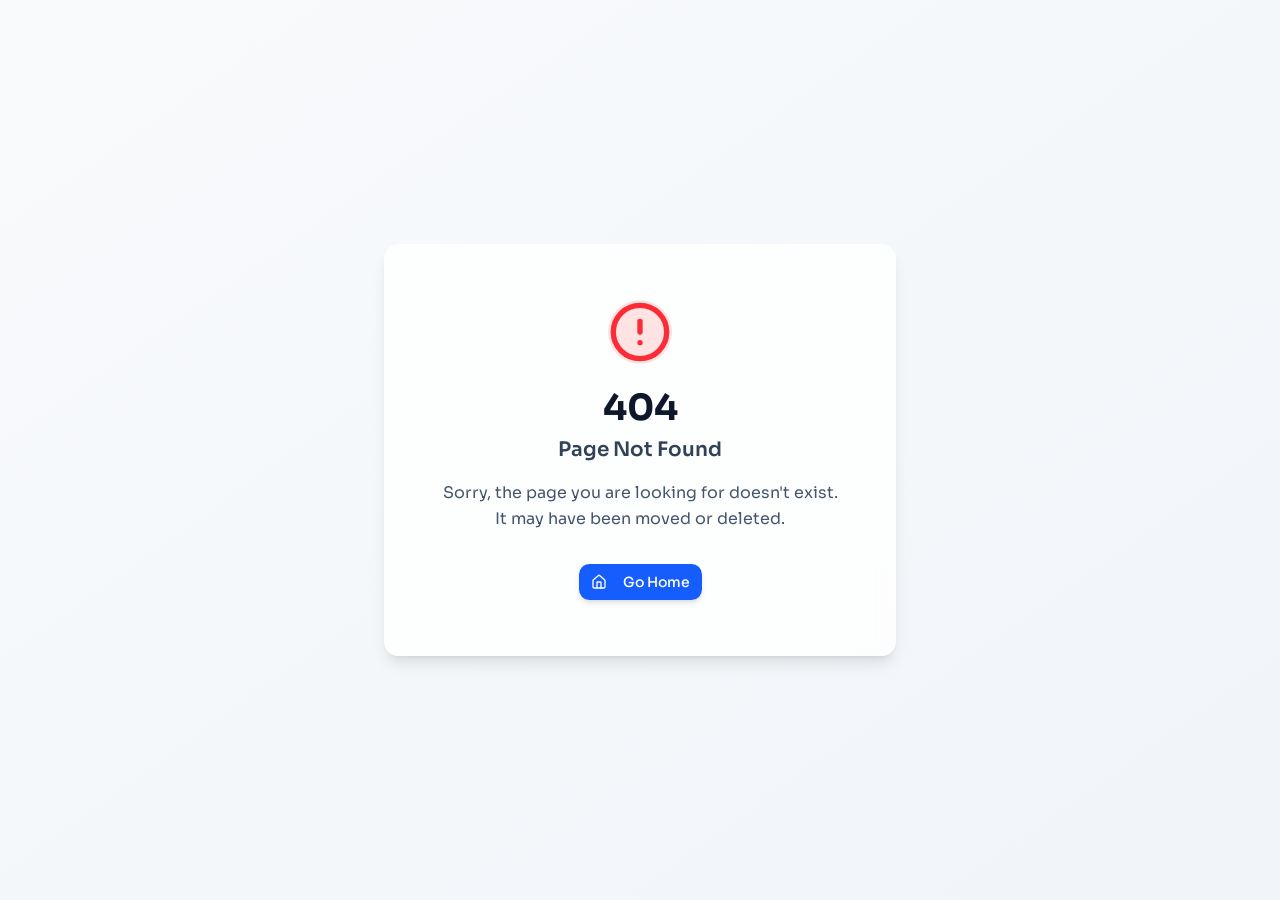
==== index.html @ 5508ec8a "Initial commit: AI Automation Service landing page" ====
<!doctype html>
<html lang="en">

  <head>
    <meta charset="UTF-8" />
    <meta
      name="viewport"
      content="width=device-width, initial-scale=1.0, maximum-scale=1" />
    <title>AI Automation Service - Stop Wasting Time on Repetitive Tasks</title>
    <link rel="preconnect" href="https://fonts.googleapis.com" />
    <link rel="preconnect" href="https://fonts.gstatic.com" crossorigin />
    <link href="https://fonts.googleapis.com/css2?family=Sora:wght@400;500;600;700&family=Playfair+Display:wght@700&display=swap" rel="stylesheet" />
    <script type="module" crossorigin src="/assets/index-9llqWHev.js"></script>
    <link rel="stylesheet" crossorigin href="/assets/index-CSDGWrmf.css">
    <script src="/__manus__/debug-collector.js" defer></script>
  </head>

  <body>
    <script id="manus-runtime">window.__MANUS_HOST_DEV__ = false;
(function(){"use strict";var Mr={exports:{}},Kn={};/**
 * @license React
 * react-jsx-runtime.production.js
 *
 * Copyright (c) Meta Platforms, Inc. and affiliates.
 *
 * This source code is licensed under the MIT license found in the
 * LICENSE file in the root directory of this source tree.
 */var $c;function um(){if($c)return Kn;$c=1;var r=Symbol.for("react.transitional.element"),i=Symbol.for("react.fragment");function c(s,d,m){var x=null;if(m!==void 0&&(x=""+m),d.key!==void 0&&(x=""+d.key),"key"in d){m={};for(var R in d)R!=="key"&&(m[R]=d[R])}else m=d;return d=m.ref,{$$typeof:r,type:s,key:x,ref:d!==void 0?d:null,props:m}}return Kn.Fragment=i,Kn.jsx=c,Kn.jsxs=c,Kn}var Fc;function dm(){return Fc||(Fc=1,Mr.exports=um()),Mr.exports}var h=dm(),Ar={exports:{}},Pn={},Rr={exports:{}},Nr={};/**
 * @license React
 * scheduler.production.js
 *
 * Copyright (c) Meta Platforms, Inc. and affiliates.
 *
 * This source code is licensed under the MIT license found in the
 * LICENSE file in the root directory of this source tree.
 */var Ic;function fm(){return Ic||(Ic=1,function(r){function i(A,q){var B=A.length;A.push(q);t:for(;0<B;){var bt=B-1>>>1,p=A[bt];if(0<d(p,q))A[bt]=q,A[B]=p,B=bt;else break t}}function c(A){return A.length===0?null:A[0]}function s(A){if(A.length===0)return null;var q=A[0],B=A.pop();if(B!==q){A[0]=B;t:for(var bt=0,p=A.length,O=p>>>1;bt<O;){var X=2*(bt+1)-1,G=A[X],Z=X+1,st=A[Z];if(0>d(G,B))Z<p&&0>d(st,G)?(A[bt]=st,A[Z]=B,bt=Z):(A[bt]=G,A[X]=B,bt=X);else if(Z<p&&0>d(st,B))A[bt]=st,A[Z]=B,bt=Z;else break t}}return q}function d(A,q){var B=A.sortIndex-q.sortIndex;return B!==0?B:A.id-q.id}if(r.unstable_now=void 0,typeof performance=="object"&&typeof performance.now=="function"){var m=performance;r.unstable_now=function(){return m.now()}}else{var x=Date,R=x.now();r.unstable_now=function(){return x.now()-R}}var C=[],v=[],D=1,j=null,J=3,at=!1,$=!1,nt=!1,ct=!1,ht=typeof setTimeout=="function"?setTimeout:null,St=typeof clearTimeout=="function"?clearTimeout:null,_=typeof setImmediate<"u"?setImmediate:null;function Y(A){for(var q=c(v);q!==null;){if(q.callback===null)s(v);else if(q.startTime<=A)s(v),q.sortIndex=q.expirationTime,i(C,q);else break;q=c(v)}}function H(A){if(nt=!1,Y(A),!$)if(c(C)!==null)$=!0,it||(it=!0,Bt());else{var q=c(v);q!==null&&Mt(H,q.startTime-A)}}var it=!1,rt=-1,V=5,xt=-1;function Be(){return ct?!0:!(r.unstable_now()-xt<V)}function te(){if(ct=!1,it){var A=r.unstable_now();xt=A;var q=!0;try{t:{$=!1,nt&&(nt=!1,St(rt),rt=-1),at=!0;var B=J;try{e:{for(Y(A),j=c(C);j!==null&&!(j.expirationTime>A&&Be());){var bt=j.callback;if(typeof bt=="function"){j.callback=null,J=j.priorityLevel;var p=bt(j.expirationTime<=A);if(A=r.unstable_now(),typeof p=="function"){j.callback=p,Y(A),q=!0;break e}j===c(C)&&s(C),Y(A)}else s(C);j=c(C)}if(j!==null)q=!0;else{var O=c(v);O!==null&&Mt(H,O.startTime-A),q=!1}}break t}finally{j=null,J=B,at=!1}q=void 0}}finally{q?Bt():it=!1}}}var Bt;if(typeof _=="function")Bt=function(){_(te)};else if(typeof MessageChannel<"u"){var me=new MessageChannel,Se=me.port2;me.port1.onmessage=te,Bt=function(){Se.postMessage(null)}}else Bt=function(){ht(te,0)};function Mt(A,q){rt=ht(function(){A(r.unstable_now())},q)}r.unstable_IdlePriority=5,r.unstable_ImmediatePriority=1,r.unstable_LowPriority=4,r.unstable_NormalPriority=3,r.unstable_Profiling=null,r.unstable_UserBlockingPriority=2,r.unstable_cancelCallback=function(A){A.callback=null},r.unstable_forceFrameRate=function(A){0>A||125<A?console.error("forceFrameRate takes a positive int between 0 and 125, forcing frame rates higher than 125 fps is not supported"):V=0<A?Math.floor(1e3/A):5},r.unstable_getCurrentPriorityLevel=function(){return J},r.unstable_next=function(A){switch(J){case 1:case 2:case 3:var q=3;break;default:q=J}var B=J;J=q;try{return A()}finally{J=B}},r.unstable_requestPaint=function(){ct=!0},r.unstable_runWithPriority=function(A,q){switch(A){case 1:case 2:case 3:case 4:case 5:break;default:A=3}var B=J;J=A;try{return q()}finally{J=B}},r.unstable_scheduleCallback=function(A,q,B){var bt=r.unstable_now();switch(typeof B=="object"&&B!==null?(B=B.delay,B=typeof B=="number"&&0<B?bt+B:bt):B=bt,A){case 1:var p=-1;break;case 2:p=250;break;case 5:p=1073741823;break;case 4:p=1e4;break;default:p=5e3}return p=B+p,A={id:D++,callback:q,priorityLevel:A,startTime:B,expirationTime:p,sortIndex:-1},B>bt?(A.sortIndex=B,i(v,A),c(C)===null&&A===c(v)&&(nt?(St(rt),rt=-1):nt=!0,Mt(H,B-bt))):(A.sortIndex=p,i(C,A),$||at||($=!0,it||(it=!0,Bt()))),A},r.unstable_shouldYield=Be,r.unstable_wrapCallback=function(A){var q=J;return function(){var B=J;J=q;try{return A.apply(this,arguments)}finally{J=B}}}}(Nr)),Nr}var tu;function hm(){return tu||(tu=1,Rr.exports=fm()),Rr.exports}var zr={exports:{}},ut={};/**
 * @license React
 * react.production.js
 *
 * Copyright (c) Meta Platforms, Inc. and affiliates.
 *
 * This source code is licensed under the MIT license found in the
 * LICENSE file in the root directory of this source tree.
 */var eu;function mm(){if(eu)return ut;eu=1;var r=Symbol.for("react.transitional.element"),i=Symbol.for("react.portal"),c=Symbol.for("react.fragment"),s=Symbol.for("react.strict_mode"),d=Symbol.for("react.profiler"),m=Symbol.for("react.consumer"),x=Symbol.for("react.context"),R=Symbol.for("react.forward_ref"),C=Symbol.for("react.suspense"),v=Symbol.for("react.memo"),D=Symbol.for("react.lazy"),j=Symbol.iterator;function J(p){return p===null||typeof p!="object"?null:(p=j&&p[j]||p["@@iterator"],typeof p=="function"?p:null)}var at={isMounted:function(){return!1},enqueueForceUpdate:function(){},enqueueReplaceState:function(){},enqueueSetState:function(){}},$=Object.assign,nt={};function ct(p,O,X){this.props=p,this.context=O,this.refs=nt,this.updater=X||at}ct.prototype.isReactComponent={},ct.prototype.setState=function(p,O){if(typeof p!="object"&&typeof p!="function"&&p!=null)throw Error("takes an object of state variables to update or a function which returns an object of state variables.");this.updater.enqueueSetState(this,p,O,"setState")},ct.prototype.forceUpdate=function(p){this.updater.enqueueForceUpdate(this,p,"forceUpdate")};function ht(){}ht.prototype=ct.prototype;function St(p,O,X){this.props=p,this.context=O,this.refs=nt,this.updater=X||at}var _=St.prototype=new ht;_.constructor=St,$(_,ct.prototype),_.isPureReactComponent=!0;var Y=Array.isArray,H={H:null,A:null,T:null,S:null,V:null},it=Object.prototype.hasOwnProperty;function rt(p,O,X,G,Z,st){return X=st.ref,{$$typeof:r,type:p,key:O,ref:X!==void 0?X:null,props:st}}function V(p,O){return rt(p.type,O,void 0,void 0,void 0,p.props)}function xt(p){return typeof p=="object"&&p!==null&&p.$$typeof===r}function Be(p){var O={"=":"=0",":":"=2"};return"$"+p.replace(/[=:]/g,function(X){return O[X]})}var te=/\/+/g;function Bt(p,O){return typeof p=="object"&&p!==null&&p.key!=null?Be(""+p.key):O.toString(36)}function me(){}function Se(p){switch(p.status){case"fulfilled":return p.value;case"rejected":throw p.reason;default:switch(typeof p.status=="string"?p.then(me,me):(p.status="pending",p.then(function(O){p.status==="pending"&&(p.status="fulfilled",p.value=O)},function(O){p.status==="pending"&&(p.status="rejected",p.reason=O)})),p.status){case"fulfilled":return p.value;case"rejected":throw p.reason}}throw p}function Mt(p,O,X,G,Z){var st=typeof p;(st==="undefined"||st==="boolean")&&(p=null);var I=!1;if(p===null)I=!0;else switch(st){case"bigint":case"string":case"number":I=!0;break;case"object":switch(p.$$typeof){case r:case i:I=!0;break;case D:return I=p._init,Mt(I(p._payload),O,X,G,Z)}}if(I)return Z=Z(p),I=G===""?"."+Bt(p,0):G,Y(Z)?(X="",I!=null&&(X=I.replace(te,"$&/")+"/"),Mt(Z,O,X,"",function(Jt){return Jt})):Z!=null&&(xt(Z)&&(Z=V(Z,X+(Z.key==null||p&&p.key===Z.key?"":(""+Z.key).replace(te,"$&/")+"/")+I)),O.push(Z)),1;I=0;var gt=G===""?".":G+":";if(Y(p))for(var Tt=0;Tt<p.length;Tt++)G=p[Tt],st=gt+Bt(G,Tt),I+=Mt(G,O,X,st,Z);else if(Tt=J(p),typeof Tt=="function")for(p=Tt.call(p),Tt=0;!(G=p.next()).done;)G=G.value,st=gt+Bt(G,Tt++),I+=Mt(G,O,X,st,Z);else if(st==="object"){if(typeof p.then=="function")return Mt(Se(p),O,X,G,Z);throw O=String(p),Error("Objects are not valid as a React child (found: "+(O==="[object Object]"?"object with keys {"+Object.keys(p).join(", ")+"}":O)+"). If you meant to render a collection of children, use an array instead.")}return I}function A(p,O,X){if(p==null)return p;var G=[],Z=0;return Mt(p,G,"","",function(st){return O.call(X,st,Z++)}),G}function q(p){if(p._status===-1){var O=p._result;O=O(),O.then(function(X){(p._status===0||p._status===-1)&&(p._status=1,p._result=X)},function(X){(p._status===0||p._status===-1)&&(p._status=2,p._result=X)}),p._status===-1&&(p._status=0,p._result=O)}if(p._status===1)return p._result.default;throw p._result}var B=typeof reportError=="function"?reportError:function(p){if(typeof window=="object"&&typeof window.ErrorEvent=="function"){var O=new window.ErrorEvent("error",{bubbles:!0,cancelable:!0,message:typeof p=="object"&&p!==null&&typeof p.message=="string"?String(p.message):String(p),error:p});if(!window.dispatchEvent(O))return}else if(typeof process=="object"&&typeof process.emit=="function"){process.emit("uncaughtException",p);return}console.error(p)};function bt(){}return ut.Children={map:A,forEach:function(p,O,X){A(p,function(){O.apply(this,arguments)},X)},count:function(p){var O=0;return A(p,function(){O++}),O},toArray:function(p){return A(p,function(O){return O})||[]},only:function(p){if(!xt(p))throw Error("React.Children.only expected to receive a single React element child.");return p}},ut.Component=ct,ut.Fragment=c,ut.Profiler=d,ut.PureComponent=St,ut.StrictMode=s,ut.Suspense=C,ut.__CLIENT_INTERNALS_DO_NOT_USE_OR_WARN_USERS_THEY_CANNOT_UPGRADE=H,ut.__COMPILER_RUNTIME={__proto__:null,c:function(p){return H.H.useMemoCache(p)}},ut.cache=function(p){return function(){return p.apply(null,arguments)}},ut.cloneElement=function(p,O,X){if(p==null)throw Error("The argument must be a React element, but you passed "+p+".");var G=$({},p.props),Z=p.key,st=void 0;if(O!=null)for(I in O.ref!==void 0&&(st=void 0),O.key!==void 0&&(Z=""+O.key),O)!it.call(O,I)||I==="key"||I==="__self"||I==="__source"||I==="ref"&&O.ref===void 0||(G[I]=O[I]);var I=arguments.length-2;if(I===1)G.children=X;else if(1<I){for(var gt=Array(I),Tt=0;Tt<I;Tt++)gt[Tt]=arguments[Tt+2];G.children=gt}return rt(p.type,Z,void 0,void 0,st,G)},ut.createContext=function(p){return p={$$typeof:x,_currentValue:p,_currentValue2:p,_threadCount:0,Provider:null,Consumer:null},p.Provider=p,p.Consumer={$$typeof:m,_context:p},p},ut.createElement=function(p,O,X){var G,Z={},st=null;if(O!=null)for(G in O.key!==void 0&&(st=""+O.key),O)it.call(O,G)&&G!=="key"&&G!=="__self"&&G!=="__source"&&(Z[G]=O[G]);var I=arguments.length-2;if(I===1)Z.children=X;else if(1<I){for(var gt=Array(I),Tt=0;Tt<I;Tt++)gt[Tt]=arguments[Tt+2];Z.children=gt}if(p&&p.defaultProps)for(G in I=p.defaultProps,I)Z[G]===void 0&&(Z[G]=I[G]);return rt(p,st,void 0,void 0,null,Z)},ut.createRef=function(){return{current:null}},ut.forwardRef=function(p){return{$$typeof:R,render:p}},ut.isValidElement=xt,ut.lazy=function(p){return{$$typeof:D,_payload:{_status:-1,_result:p},_init:q}},ut.memo=function(p,O){return{$$typeof:v,type:p,compare:O===void 0?null:O}},ut.startTransition=function(p){var O=H.T,X={};H.T=X;try{var G=p(),Z=H.S;Z!==null&&Z(X,G),typeof G=="object"&&G!==null&&typeof G.then=="function"&&G.then(bt,B)}catch(st){B(st)}finally{H.T=O}},ut.unstable_useCacheRefresh=function(){return H.H.useCacheRefresh()},ut.use=function(p){return H.H.use(p)},ut.useActionState=function(p,O,X){return H.H.useActionState(p,O,X)},ut.useCallback=function(p,O){return H.H.useCallback(p,O)},ut.useContext=function(p){return H.H.useContext(p)},ut.useDebugValue=function(){},ut.useDeferredValue=function(p,O){return H.H.useDeferredValue(p,O)},ut.useEffect=function(p,O,X){var G=H.H;if(typeof X=="function")throw Error("useEffect CRUD overload is not enabled in this build of React.");return G.useEffect(p,O)},ut.useId=function(){return H.H.useId()},ut.useImperativeHandle=function(p,O,X){return H.H.useImperativeHandle(p,O,X)},ut.useInsertionEffect=function(p,O){return H.H.useInsertionEffect(p,O)},ut.useLayoutEffect=function(p,O){return H.H.useLayoutEffect(p,O)},ut.useMemo=function(p,O){return H.H.useMemo(p,O)},ut.useOptimistic=function(p,O){return H.H.useOptimistic(p,O)},ut.useReducer=function(p,O,X){return H.H.useReducer(p,O,X)},ut.useRef=function(p){return H.H.useRef(p)},ut.useState=function(p){return H.H.useState(p)},ut.useSyncExternalStore=function(p,O,X){return H.H.useSyncExternalStore(p,O,X)},ut.useTransition=function(){return H.H.useTransition()},ut.version="19.1.1",ut}var lu;function _r(){return lu||(lu=1,zr.exports=mm()),zr.exports}var kr={exports:{}},he={};/**
 * @license React
 * react-dom.production.js
 *
 * Copyright (c) Meta Platforms, Inc. and affiliates.
 *
 * This source code is licensed under the MIT license found in the
 * LICENSE file in the root directory of this source tree.
 */var au;function gm(){if(au)return he;au=1;var r=_r();function i(C){var v="https://react.dev/errors/"+C;if(1<arguments.length){v+="?args[]="+encodeURIComponent(arguments[1]);for(var D=2;D<arguments.length;D++)v+="&args[]="+encodeURIComponent(arguments[D])}return"Minified React error #"+C+"; visit "+v+" for the full message or use the non-minified dev environment for full errors and additional helpful warnings."}function c(){}var s={d:{f:c,r:function(){throw Error(i(522))},D:c,C:c,L:c,m:c,X:c,S:c,M:c},p:0,findDOMNode:null},d=Symbol.for("react.portal");function m(C,v,D){var j=3<arguments.length&&arguments[3]!==void 0?arguments[3]:null;return{$$typeof:d,key:j==null?null:""+j,children:C,containerInfo:v,implementation:D}}var x=r.__CLIENT_INTERNALS_DO_NOT_USE_OR_WARN_USERS_THEY_CANNOT_UPGRADE;function R(C,v){if(C==="font")return"";if(typeof v=="string")return v==="use-credentials"?v:""}return he.__DOM_INTERNALS_DO_NOT_USE_OR_WARN_USERS_THEY_CANNOT_UPGRADE=s,he.createPortal=function(C,v){var D=2<arguments.length&&arguments[2]!==void 0?arguments[2]:null;if(!v||v.nodeType!==1&&v.nodeType!==9&&v.nodeType!==11)throw Error(i(299));return m(C,v,null,D)},he.flushSync=function(C){var v=x.T,D=s.p;try{if(x.T=null,s.p=2,C)return C()}finally{x.T=v,s.p=D,s.d.f()}},he.preconnect=function(C,v){typeof C=="string"&&(v?(v=v.crossOrigin,v=typeof v=="string"?v==="use-credentials"?v:"":void 0):v=null,s.d.C(C,v))},he.prefetchDNS=function(C){typeof C=="string"&&s.d.D(C)},he.preinit=function(C,v){if(typeof C=="string"&&v&&typeof v.as=="string"){var D=v.as,j=R(D,v.crossOrigin),J=typeof v.integrity=="string"?v.integrity:void 0,at=typeof v.fetchPriority=="string"?v.fetchPriority:void 0;D==="style"?s.d.S(C,typeof v.precedence=="string"?v.precedence:void 0,{crossOrigin:j,integrity:J,fetchPriority:at}):D==="script"&&s.d.X(C,{crossOrigin:j,integrity:J,fetchPriority:at,nonce:typeof v.nonce=="string"?v.nonce:void 0})}},he.preinitModule=function(C,v){if(typeof C=="string")if(typeof v=="object"&&v!==null){if(v.as==null||v.as==="script"){var D=R(v.as,v.crossOrigin);s.d.M(C,{crossOrigin:D,integrity:typeof v.integrity=="string"?v.integrity:void 0,nonce:typeof v.nonce=="string"?v.nonce:void 0})}}else v==null&&s.d.M(C)},he.preload=function(C,v){if(typeof C=="string"&&typeof v=="object"&&v!==null&&typeof v.as=="string"){var D=v.as,j=R(D,v.crossOrigin);s.d.L(C,D,{crossOrigin:j,integrity:typeof v.integrity=="string"?v.integrity:void 0,nonce:typeof v.nonce=="string"?v.nonce:void 0,type:typeof v.type=="string"?v.type:void 0,fetchPriority:typeof v.fetchPriority=="string"?v.fetchPriority:void 0,referrerPolicy:typeof v.referrerPolicy=="string"?v.referrerPolicy:void 0,imageSrcSet:typeof v.imageSrcSet=="string"?v.imageSrcSet:void 0,imageSizes:typeof v.imageSizes=="string"?v.imageSizes:void 0,media:typeof v.media=="string"?v.media:void 0})}},he.preloadModule=function(C,v){if(typeof C=="string")if(v){var D=R(v.as,v.crossOrigin);s.d.m(C,{as:typeof v.as=="string"&&v.as!=="script"?v.as:void 0,crossOrigin:D,integrity:typeof v.integrity=="string"?v.integrity:void 0})}else s.d.m(C)},he.requestFormReset=function(C){s.d.r(C)},he.unstable_batchedUpdates=function(C,v){return C(v)},he.useFormState=function(C,v,D){return x.H.useFormState(C,v,D)},he.useFormStatus=function(){return x.H.useHostTransitionStatus()},he.version="19.1.1",he}var nu;function pm(){if(nu)return kr.exports;nu=1;function r(){if(!(typeof __REACT_DEVTOOLS_GLOBAL_HOOK__>"u"||typeof __REACT_DEVTOOLS_GLOBAL_HOOK__.checkDCE!="function"))try{__REACT_DEVTOOLS_GLOBAL_HOOK__.checkDCE(r)}catch(i){console.error(i)}}return r(),kr.exports=gm(),kr.exports}/**
 * @license React
 * react-dom-client.production.js
 *
 * Copyright (c) Meta Platforms, Inc. and affiliates.
 *
 * This source code is licensed under the MIT license found in the
 * LICENSE file in the root directory of this source tree.
 */var ou;function ym(){if(ou)return Pn;ou=1;var r=hm(),i=_r(),c=pm();function s(t){var e="https://react.dev/errors/"+t;if(1<arguments.length){e+="?args[]="+encodeURIComponent(arguments[1]);for(var l=2;l<arguments.length;l++)e+="&args[]="+encodeURIComponent(arguments[l])}return"Minified React error #"+t+"; visit "+e+" for the full message or use the non-minified dev environment for full errors and additional helpful warnings."}function d(t){return!(!t||t.nodeType!==1&&t.nodeType!==9&&t.nodeType!==11)}function m(t){var e=t,l=t;if(t.alternate)for(;e.return;)e=e.return;else{t=e;do e=t,(e.flags&4098)!==0&&(l=e.return),t=e.return;while(t)}return e.tag===3?l:null}function x(t){if(t.tag===13){var e=t.memoizedState;if(e===null&&(t=t.alternate,t!==null&&(e=t.memoizedState)),e!==null)return e.dehydrated}return null}function R(t){if(m(t)!==t)throw Error(s(188))}function C(t){var e=t.alternate;if(!e){if(e=m(t),e===null)throw Error(s(188));return e!==t?null:t}for(var l=t,a=e;;){var n=l.return;if(n===null)break;var o=n.alternate;if(o===null){if(a=n.return,a!==null){l=a;continue}break}if(n.child===o.child){for(o=n.child;o;){if(o===l)return R(n),t;if(o===a)return R(n),e;o=o.sibling}throw Error(s(188))}if(l.return!==a.return)l=n,a=o;else{for(var u=!1,f=n.child;f;){if(f===l){u=!0,l=n,a=o;break}if(f===a){u=!0,a=n,l=o;break}f=f.sibling}if(!u){for(f=o.child;f;){if(f===l){u=!0,l=o,a=n;break}if(f===a){u=!0,a=o,l=n;break}f=f.sibling}if(!u)throw Error(s(189))}}if(l.alternate!==a)throw Error(s(190))}if(l.tag!==3)throw Error(s(188));return l.stateNode.current===l?t:e}function v(t){var e=t.tag;if(e===5||e===26||e===27||e===6)return t;for(t=t.child;t!==null;){if(e=v(t),e!==null)return e;t=t.sibling}return null}var D=Object.assign,j=Symbol.for("react.element"),J=Symbol.for("react.transitional.element"),at=Symbol.for("react.portal"),$=Symbol.for("react.fragment"),nt=Symbol.for("react.strict_mode"),ct=Symbol.for("react.profiler"),ht=Symbol.for("react.provider"),St=Symbol.for("react.consumer"),_=Symbol.for("react.context"),Y=Symbol.for("react.forward_ref"),H=Symbol.for("react.suspense"),it=Symbol.for("react.suspense_list"),rt=Symbol.for("react.memo"),V=Symbol.for("react.lazy"),xt=Symbol.for("react.activity"),Be=Symbol.for("react.memo_cache_sentinel"),te=Symbol.iterator;function Bt(t){return t===null||typeof t!="object"?null:(t=te&&t[te]||t["@@iterator"],typeof t=="function"?t:null)}var me=Symbol.for("react.client.reference");function Se(t){if(t==null)return null;if(typeof t=="function")return t.$$typeof===me?null:t.displayName||t.name||null;if(typeof t=="string")return t;switch(t){case $:return"Fragment";case ct:return"Profiler";case nt:return"StrictMode";case H:return"Suspense";case it:return"SuspenseList";case xt:return"Activity"}if(typeof t=="object")switch(t.$$typeof){case at:return"Portal";case _:return(t.displayName||"Context")+".Provider";case St:return(t._context.displayName||"Context")+".Consumer";case Y:var e=t.render;return t=t.displayName,t||(t=e.displayName||e.name||"",t=t!==""?"ForwardRef("+t+")":"ForwardRef"),t;case rt:return e=t.displayName||null,e!==null?e:Se(t.type)||"Memo";case V:e=t._payload,t=t._init;try{return Se(t(e))}catch{}}return null}var Mt=Array.isArray,A=i.__CLIENT_INTERNALS_DO_NOT_USE_OR_WARN_USERS_THEY_CANNOT_UPGRADE,q=c.__DOM_INTERNALS_DO_NOT_USE_OR_WARN_USERS_THEY_CANNOT_UPGRADE,B={pending:!1,data:null,method:null,action:null},bt=[],p=-1;function O(t){return{current:t}}function X(t){0>p||(t.current=bt[p],bt[p]=null,p--)}function G(t,e){p++,bt[p]=t.current,t.current=e}var Z=O(null),st=O(null),I=O(null),gt=O(null);function Tt(t,e){switch(G(I,e),G(st,t),G(Z,null),e.nodeType){case 9:case 11:t=(t=e.documentElement)&&(t=t.namespaceURI)?Hh(t):0;break;default:if(t=e.tagName,e=e.namespaceURI)e=Hh(e),t=Uh(e,t);else switch(t){case"svg":t=1;break;case"math":t=2;break;default:t=0}}X(Z),G(Z,t)}function Jt(){X(Z),X(st),X(I)}function Ke(t){t.memoizedState!==null&&G(gt,t);var e=Z.current,l=Uh(e,t.type);e!==l&&(G(st,t),G(Z,l))}function Ce(t){st.current===t&&(X(Z),X(st)),gt.current===t&&(X(gt),Wo._currentValue=B)}var Pe=Object.prototype.hasOwnProperty,yl=r.unstable_scheduleCallback,sn=r.unstable_cancelCallback,Ca=r.unstable_shouldYield,ri=r.unstable_requestPaint,ge=r.unstable_now,si=r.unstable_getCurrentPriorityLevel,Ul=r.unstable_ImmediatePriority,Fn=r.unstable_UserBlockingPriority,nl=r.unstable_NormalPriority,ci=r.unstable_LowPriority,Gl=r.unstable_IdlePriority,ui=r.log,Ea=r.unstable_setDisableYieldValue,ql=null,Wt=null;function Je(t){if(typeof ui=="function"&&Ea(t),Wt&&typeof Wt.setStrictMode=="function")try{Wt.setStrictMode(ql,t)}catch{}}var $t=Math.clz32?Math.clz32:fi,di=Math.log,Ta=Math.LN2;function fi(t){return t>>>=0,t===0?32:31-(di(t)/Ta|0)|0}var L=256,cn=4194304;function vl(t){var e=t&42;if(e!==0)return e;switch(t&-t){case 1:return 1;case 2:return 2;case 4:return 4;case 8:return 8;case 16:return 16;case 32:return 32;case 64:return 64;case 128:return 128;case 256:case 512:case 1024:case 2048:case 4096:case 8192:case 16384:case 32768:case 65536:case 131072:case 262144:case 524288:case 1048576:case 2097152:return t&4194048;case 4194304:case 8388608:case 16777216:case 33554432:return t&62914560;case 67108864:return 67108864;case 134217728:return 134217728;case 268435456:return 268435456;case 536870912:return 536870912;case 1073741824:return 0;default:return t}}function un(t,e,l){var a=t.pendingLanes;if(a===0)return 0;var n=0,o=t.suspendedLanes,u=t.pingedLanes;t=t.warmLanes;var f=a&134217727;return f!==0?(a=f&~o,a!==0?n=vl(a):(u&=f,u!==0?n=vl(u):l||(l=f&~t,l!==0&&(n=vl(l))))):(f=a&~o,f!==0?n=vl(f):u!==0?n=vl(u):l||(l=a&~t,l!==0&&(n=vl(l)))),n===0?0:e!==0&&e!==n&&(e&o)===0&&(o=n&-n,l=e&-e,o>=l||o===32&&(l&4194048)!==0)?e:n}function Dt(t,e){return(t.pendingLanes&~(t.suspendedLanes&~t.pingedLanes)&e)===0}function In(t,e){switch(t){case 1:case 2:case 4:case 8:case 64:return e+250;case 16:case 32:case 128:case 256:case 512:case 1024:case 2048:case 4096:case 8192:case 16384:case 32768:case 65536:case 131072:case 262144:case 524288:case 1048576:case 2097152:return e+5e3;case 4194304:case 8388608:case 16777216:case 33554432:return-1;case 67108864:case 134217728:case 268435456:case 536870912:case 1073741824:return-1;default:return-1}}function to(){var t=L;return L<<=1,(L&4194048)===0&&(L=256),t}function hi(){var t=cn;return cn<<=1,(cn&62914560)===0&&(cn=4194304),t}function eo(t){for(var e=[],l=0;31>l;l++)e.push(t);return e}function Da(t,e){t.pendingLanes|=e,e!==268435456&&(t.suspendedLanes=0,t.pingedLanes=0,t.warmLanes=0)}function Ir(t,e,l,a,n,o){var u=t.pendingLanes;t.pendingLanes=l,t.suspendedLanes=0,t.pingedLanes=0,t.warmLanes=0,t.expiredLanes&=l,t.entangledLanes&=l,t.errorRecoveryDisabledLanes&=l,t.shellSuspendCounter=0;var f=t.entanglements,g=t.expirationTimes,S=t.hiddenUpdates;for(l=u&~l;0<l;){var N=31-$t(l),k=1<<N;f[N]=0,g[N]=-1;var E=S[N];if(E!==null)for(S[N]=null,N=0;N<E.length;N++){var T=E[N];T!==null&&(T.lane&=-536870913)}l&=~k}a!==0&&mi(t,a,0),o!==0&&n===0&&t.tag!==0&&(t.suspendedLanes|=o&~(u&~e))}function mi(t,e,l){t.pendingLanes|=e,t.suspendedLanes&=~e;var a=31-$t(e);t.entangledLanes|=e,t.entanglements[a]=t.entanglements[a]|1073741824|l&4194090}function gi(t,e){var l=t.entangledLanes|=e;for(t=t.entanglements;l;){var a=31-$t(l),n=1<<a;n&e|t[a]&e&&(t[a]|=e),l&=~n}}function lo(t){switch(t){case 2:t=1;break;case 8:t=4;break;case 32:t=16;break;case 256:case 512:case 1024:case 2048:case 4096:case 8192:case 16384:case 32768:case 65536:case 131072:case 262144:case 524288:case 1048576:case 2097152:case 4194304:case 8388608:case 16777216:case 33554432:t=128;break;case 268435456:t=134217728;break;default:t=0}return t}function ao(t){return t&=-t,2<t?8<t?(t&134217727)!==0?32:268435456:8:2}function pi(){var t=q.p;return t!==0?t:(t=window.event,t===void 0?32:nm(t.type))}function ts(t,e){var l=q.p;try{return q.p=t,e()}finally{q.p=l}}var ol=Math.random().toString(36).slice(2),ee="__reactFiber$"+ol,pe="__reactProps$"+ol,Yl="__reactContainer$"+ol,no="__reactEvents$"+ol,es="__reactListeners$"+ol,ls="__reactHandles$"+ol,yi="__reactResources$"+ol,Ma="__reactMarker$"+ol;function oo(t){delete t[ee],delete t[pe],delete t[no],delete t[es],delete t[ls]}function Vl(t){var e=t[ee];if(e)return e;for(var l=t.parentNode;l;){if(e=l[Yl]||l[ee]){if(l=e.alternate,e.child!==null||l!==null&&l.child!==null)for(t=Vh(t);t!==null;){if(l=t[ee])return l;t=Vh(t)}return e}t=l,l=t.parentNode}return null}function Xl(t){if(t=t[ee]||t[Yl]){var e=t.tag;if(e===5||e===6||e===13||e===26||e===27||e===3)return t}return null}function Aa(t){var e=t.tag;if(e===5||e===26||e===27||e===6)return t.stateNode;throw Error(s(33))}function Zl(t){var e=t[yi];return e||(e=t[yi]={hoistableStyles:new Map,hoistableScripts:new Map}),e}function Vt(t){t[Ma]=!0}var vi=new Set,bi={};function bl(t,e){We(t,e),We(t+"Capture",e)}function We(t,e){for(bi[t]=e,t=0;t<e.length;t++)vi.add(e[t])}var as=RegExp("^[:A-Z_a-z\\u00C0-\\u00D6\\u00D8-\\u00F6\\u00F8-\\u02FF\\u0370-\\u037D\\u037F-\\u1FFF\\u200C-\\u200D\\u2070-\\u218F\\u2C00-\\u2FEF\\u3001-\\uD7FF\\uF900-\\uFDCF\\uFDF0-\\uFFFD][:A-Z_a-z\\u00C0-\\u00D6\\u00D8-\\u00F6\\u00F8-\\u02FF\\u0370-\\u037D\\u037F-\\u1FFF\\u200C-\\u200D\\u2070-\\u218F\\u2C00-\\u2FEF\\u3001-\\uD7FF\\uF900-\\uFDCF\\uFDF0-\\uFFFD\\-.0-9\\u00B7\\u0300-\\u036F\\u203F-\\u2040]*$"),xi={},wi={};function Ra(t){return Pe.call(wi,t)?!0:Pe.call(xi,t)?!1:as.test(t)?wi[t]=!0:(xi[t]=!0,!1)}function M(t,e,l){if(Ra(e))if(l===null)t.removeAttribute(e);else{switch(typeof l){case"undefined":case"function":case"symbol":t.removeAttribute(e);return;case"boolean":var a=e.toLowerCase().slice(0,5);if(a!=="data-"&&a!=="aria-"){t.removeAttribute(e);return}}t.setAttribute(e,""+l)}}function tt(t,e,l){if(l===null)t.removeAttribute(e);else{switch(typeof l){case"undefined":case"function":case"symbol":case"boolean":t.removeAttribute(e);return}t.setAttribute(e,""+l)}}function Ot(t,e,l,a){if(a===null)t.removeAttribute(l);else{switch(typeof a){case"undefined":case"function":case"symbol":case"boolean":t.removeAttribute(l);return}t.setAttributeNS(e,l,""+a)}}var le,Ee;function ae(t){if(le===void 0)try{throw Error()}catch(l){var e=l.stack.trim().match(/\n( *(at )?)/);le=e&&e[1]||"",Ee=-1<l.stack.indexOf(`
    at`)?" (<anonymous>)":-1<l.stack.indexOf("@")?"@unknown:0:0":""}return`
`+le+t+Ee}var Le=!1;function He(t,e){if(!t||Le)return"";Le=!0;var l=Error.prepareStackTrace;Error.prepareStackTrace=void 0;try{var a={DetermineComponentFrameRoot:function(){try{if(e){var k=function(){throw Error()};if(Object.defineProperty(k.prototype,"props",{set:function(){throw Error()}}),typeof Reflect=="object"&&Reflect.construct){try{Reflect.construct(k,[])}catch(T){var E=T}Reflect.construct(t,[],k)}else{try{k.call()}catch(T){E=T}t.call(k.prototype)}}else{try{throw Error()}catch(T){E=T}(k=t())&&typeof k.catch=="function"&&k.catch(function(){})}}catch(T){if(T&&E&&typeof T.stack=="string")return[T.stack,E.stack]}return[null,null]}};a.DetermineComponentFrameRoot.displayName="DetermineComponentFrameRoot";var n=Object.getOwnPropertyDescriptor(a.DetermineComponentFrameRoot,"name");n&&n.configurable&&Object.defineProperty(a.DetermineComponentFrameRoot,"name",{value:"DetermineComponentFrameRoot"});var o=a.DetermineComponentFrameRoot(),u=o[0],f=o[1];if(u&&f){var g=u.split(`
`),S=f.split(`
`);for(n=a=0;a<g.length&&!g[a].includes("DetermineComponentFrameRoot");)a++;for(;n<S.length&&!S[n].includes("DetermineComponentFrameRoot");)n++;if(a===g.length||n===S.length)for(a=g.length-1,n=S.length-1;1<=a&&0<=n&&g[a]!==S[n];)n--;for(;1<=a&&0<=n;a--,n--)if(g[a]!==S[n]){if(a!==1||n!==1)do if(a--,n--,0>n||g[a]!==S[n]){var N=`
`+g[a].replace(" at new "," at ");return t.displayName&&N.includes("<anonymous>")&&(N=N.replace("<anonymous>",t.displayName)),N}while(1<=a&&0<=n);break}}}finally{Le=!1,Error.prepareStackTrace=l}return(l=t?t.displayName||t.name:"")?ae(l):""}function Ql(t){switch(t.tag){case 26:case 27:case 5:return ae(t.type);case 16:return ae("Lazy");case 13:return ae("Suspense");case 19:return ae("SuspenseList");case 0:case 15:return He(t.type,!1);case 11:return He(t.type.render,!1);case 1:return He(t.type,!0);case 31:return ae("Activity");default:return""}}function xl(t){try{var e="";do e+=Ql(t),t=t.return;while(t);return e}catch(l){return`
Error generating stack: `+l.message+`
`+l.stack}}function Xt(t){switch(typeof t){case"bigint":case"boolean":case"number":case"string":case"undefined":return t;case"object":return t;default:return""}}function il(t){var e=t.type;return(t=t.nodeName)&&t.toLowerCase()==="input"&&(e==="checkbox"||e==="radio")}function ve(t){var e=il(t)?"checked":"value",l=Object.getOwnPropertyDescriptor(t.constructor.prototype,e),a=""+t[e];if(!t.hasOwnProperty(e)&&typeof l<"u"&&typeof l.get=="function"&&typeof l.set=="function"){var n=l.get,o=l.set;return Object.defineProperty(t,e,{configurable:!0,get:function(){return n.call(this)},set:function(u){a=""+u,o.call(this,u)}}),Object.defineProperty(t,e,{enumerable:l.enumerable}),{getValue:function(){return a},setValue:function(u){a=""+u},stopTracking:function(){t._valueTracker=null,delete t[e]}}}}function re(t){t._valueTracker||(t._valueTracker=ve(t))}function rl(t){if(!t)return!1;var e=t._valueTracker;if(!e)return!0;var l=e.getValue(),a="";return t&&(a=il(t)?t.checked?"true":"false":t.value),t=a,t!==l?(e.setValue(t),!0):!1}function wl(t){if(t=t||(typeof document<"u"?document:void 0),typeof t>"u")return null;try{return t.activeElement||t.body}catch{return t.body}}var dn=/[\n"\\]/g;function se(t){return t.replace(dn,function(e){return"\\"+e.charCodeAt(0).toString(16)+" "})}function Kl(t,e,l,a,n,o,u,f){t.name="",u!=null&&typeof u!="function"&&typeof u!="symbol"&&typeof u!="boolean"?t.type=u:t.removeAttribute("type"),e!=null?u==="number"?(e===0&&t.value===""||t.value!=e)&&(t.value=""+Xt(e)):t.value!==""+Xt(e)&&(t.value=""+Xt(e)):u!=="submit"&&u!=="reset"||t.removeAttribute("value"),e!=null?Pl(t,u,Xt(e)):l!=null?Pl(t,u,Xt(l)):a!=null&&t.removeAttribute("value"),n==null&&o!=null&&(t.defaultChecked=!!o),n!=null&&(t.checked=n&&typeof n!="function"&&typeof n!="symbol"),f!=null&&typeof f!="function"&&typeof f!="symbol"&&typeof f!="boolean"?t.name=""+Xt(f):t.removeAttribute("name")}function Na(t,e,l,a,n,o,u,f){if(o!=null&&typeof o!="function"&&typeof o!="symbol"&&typeof o!="boolean"&&(t.type=o),e!=null||l!=null){if(!(o!=="submit"&&o!=="reset"||e!=null))return;l=l!=null?""+Xt(l):"",e=e!=null?""+Xt(e):l,f||e===t.value||(t.value=e),t.defaultValue=e}a=a??n,a=typeof a!="function"&&typeof a!="symbol"&&!!a,t.checked=f?t.checked:!!a,t.defaultChecked=!!a,u!=null&&typeof u!="function"&&typeof u!="symbol"&&typeof u!="boolean"&&(t.name=u)}function Pl(t,e,l){e==="number"&&wl(t.ownerDocument)===t||t.defaultValue===""+l||(t.defaultValue=""+l)}function $e(t,e,l,a){if(t=t.options,e){e={};for(var n=0;n<l.length;n++)e["$"+l[n]]=!0;for(l=0;l<t.length;l++)n=e.hasOwnProperty("$"+t[l].value),t[l].selected!==n&&(t[l].selected=n),n&&a&&(t[l].defaultSelected=!0)}else{for(l=""+Xt(l),e=null,n=0;n<t.length;n++){if(t[n].value===l){t[n].selected=!0,a&&(t[n].defaultSelected=!0);return}e!==null||t[n].disabled||(e=t[n])}e!==null&&(e.selected=!0)}}function za(t,e,l){if(e!=null&&(e=""+Xt(e),e!==t.value&&(t.value=e),l==null)){t.defaultValue!==e&&(t.defaultValue=e);return}t.defaultValue=l!=null?""+Xt(l):""}function _a(t,e,l,a){if(e==null){if(a!=null){if(l!=null)throw Error(s(92));if(Mt(a)){if(1<a.length)throw Error(s(93));a=a[0]}l=a}l==null&&(l=""),e=l}l=Xt(e),t.defaultValue=l,a=t.textContent,a===l&&a!==""&&a!==null&&(t.value=a)}function Fe(t,e){if(e){var l=t.firstChild;if(l&&l===t.lastChild&&l.nodeType===3){l.nodeValue=e;return}}t.textContent=e}var fn=new Set("animationIterationCount aspectRatio borderImageOutset borderImageSlice borderImageWidth boxFlex boxFlexGroup boxOrdinalGroup columnCount columns flex flexGrow flexPositive flexShrink flexNegative flexOrder gridArea gridRow gridRowEnd gridRowSpan gridRowStart gridColumn gridColumnEnd gridColumnSpan gridColumnStart fontWeight lineClamp lineHeight opacity order orphans scale tabSize widows zIndex zoom fillOpacity floodOpacity stopOpacity strokeDasharray strokeDashoffset strokeMiterlimit strokeOpacity strokeWidth MozAnimationIterationCount MozBoxFlex MozBoxFlexGroup MozLineClamp msAnimationIterationCount msFlex msZoom msFlexGrow msFlexNegative msFlexOrder msFlexPositive msFlexShrink msGridColumn msGridColumnSpan msGridRow msGridRowSpan WebkitAnimationIterationCount WebkitBoxFlex WebKitBoxFlexGroup WebkitBoxOrdinalGroup WebkitColumnCount WebkitColumns WebkitFlex WebkitFlexGrow WebkitFlexPositive WebkitFlexShrink WebkitLineClamp".split(" "));function ka(t,e,l){var a=e.indexOf("--")===0;l==null||typeof l=="boolean"||l===""?a?t.setProperty(e,""):e==="float"?t.cssFloat="":t[e]="":a?t.setProperty(e,l):typeof l!="number"||l===0||fn.has(e)?e==="float"?t.cssFloat=l:t[e]=(""+l).trim():t[e]=l+"px"}function Oa(t,e,l){if(e!=null&&typeof e!="object")throw Error(s(62));if(t=t.style,l!=null){for(var a in l)!l.hasOwnProperty(a)||e!=null&&e.hasOwnProperty(a)||(a.indexOf("--")===0?t.setProperty(a,""):a==="float"?t.cssFloat="":t[a]="");for(var n in e)a=e[n],e.hasOwnProperty(n)&&l[n]!==a&&ka(t,n,a)}else for(var o in e)e.hasOwnProperty(o)&&ka(t,o,e[o])}function ja(t){if(t.indexOf("-")===-1)return!1;switch(t){case"annotation-xml":case"color-profile":case"font-face":case"font-face-src":case"font-face-uri":case"font-face-format":case"font-face-name":case"missing-glyph":return!1;default:return!0}}var Si=new Map([["acceptCharset","accept-charset"],["htmlFor","for"],["httpEquiv","http-equiv"],["crossOrigin","crossorigin"],["accentHeight","accent-height"],["alignmentBaseline","alignment-baseline"],["arabicForm","arabic-form"],["baselineShift","baseline-shift"],["capHeight","cap-height"],["clipPath","clip-path"],["clipRule","clip-rule"],["colorInterpolation","color-interpolation"],["colorInterpolationFilters","color-interpolation-filters"],["colorProfile","color-profile"],["colorRendering","color-rendering"],["dominantBaseline","dominant-baseline"],["enableBackground","enable-background"],["fillOpacity","fill-opacity"],["fillRule","fill-rule"],["floodColor","flood-color"],["floodOpacity","flood-opacity"],["fontFamily","font-family"],["fontSize","font-size"],["fontSizeAdjust","font-size-adjust"],["fontStretch","font-stretch"],["fontStyle","font-style"],["fontVariant","font-variant"],["fontWeight","font-weight"],["glyphName","glyph-name"],["glyphOrientationHorizontal","glyph-orientation-horizontal"],["glyphOrientationVertical","glyph-orientation-vertical"],["horizAdvX","horiz-adv-x"],["horizOriginX","horiz-origin-x"],["imageRendering","image-rendering"],["letterSpacing","letter-spacing"],["lightingColor","lighting-color"],["markerEnd","marker-end"],["markerMid","marker-mid"],["markerStart","marker-start"],["overlinePosition","overline-position"],["overlineThickness","overline-thickness"],["paintOrder","paint-order"],["panose-1","panose-1"],["pointerEvents","pointer-events"],["renderingIntent","rendering-intent"],["shapeRendering","shape-rendering"],["stopColor","stop-color"],["stopOpacity","stop-opacity"],["strikethroughPosition","strikethrough-position"],["strikethroughThickness","strikethrough-thickness"],["strokeDasharray","stroke-dasharray"],["strokeDashoffset","stroke-dashoffset"],["strokeLinecap","stroke-linecap"],["strokeLinejoin","stroke-linejoin"],["strokeMiterlimit","stroke-miterlimit"],["strokeOpacity","stroke-opacity"],["strokeWidth","stroke-width"],["textAnchor","text-anchor"],["textDecoration","text-decoration"],["textRendering","text-rendering"],["transformOrigin","transform-origin"],["underlinePosition","underline-position"],["underlineThickness","underline-thickness"],["unicodeBidi","unicode-bidi"],["unicodeRange","unicode-range"],["unitsPerEm","units-per-em"],["vAlphabetic","v-alphabetic"],["vHanging","v-hanging"],["vIdeographic","v-ideographic"],["vMathematical","v-mathematical"],["vectorEffect","vector-effect"],["vertAdvY","vert-adv-y"],["vertOriginX","vert-origin-x"],["vertOriginY","vert-origin-y"],["wordSpacing","word-spacing"],["writingMode","writing-mode"],["xmlnsXlink","xmlns:xlink"],["xHeight","x-height"]]),Ci=/^[\u0000-\u001F ]*j[\r\n\t]*a[\r\n\t]*v[\r\n\t]*a[\r\n\t]*s[\r\n\t]*c[\r\n\t]*r[\r\n\t]*i[\r\n\t]*p[\r\n\t]*t[\r\n\t]*:/i;function Ba(t){return Ci.test(""+t)?"javascript:throw new Error('React has blocked a javascript: URL as a security precaution.')":t}var hn=null;function mn(t){return t=t.target||t.srcElement||window,t.correspondingUseElement&&(t=t.correspondingUseElement),t.nodeType===3?t.parentNode:t}var Sl=null,Cl=null;function io(t){var e=Xl(t);if(e&&(t=e.stateNode)){var l=t[pe]||null;t:switch(t=e.stateNode,e.type){case"input":if(Kl(t,l.value,l.defaultValue,l.defaultValue,l.checked,l.defaultChecked,l.type,l.name),e=l.name,l.type==="radio"&&e!=null){for(l=t;l.parentNode;)l=l.parentNode;for(l=l.querySelectorAll('input[name="'+se(""+e)+'"][type="radio"]'),e=0;e<l.length;e++){var a=l[e];if(a!==t&&a.form===t.form){var n=a[pe]||null;if(!n)throw Error(s(90));Kl(a,n.value,n.defaultValue,n.defaultValue,n.checked,n.defaultChecked,n.type,n.name)}}for(e=0;e<l.length;e++)a=l[e],a.form===t.form&&rl(a)}break t;case"textarea":za(t,l.value,l.defaultValue);break t;case"select":e=l.value,e!=null&&$e(t,!!l.multiple,e,!1)}}}var gn=!1;function ro(t,e,l){if(gn)return t(e,l);gn=!0;try{var a=t(e);return a}finally{if(gn=!1,(Sl!==null||Cl!==null)&&(ir(),Sl&&(e=Sl,t=Cl,Cl=Sl=null,io(e),t)))for(e=0;e<t.length;e++)io(t[e])}}function Jl(t,e){var l=t.stateNode;if(l===null)return null;var a=l[pe]||null;if(a===null)return null;l=a[e];t:switch(e){case"onClick":case"onClickCapture":case"onDoubleClick":case"onDoubleClickCapture":case"onMouseDown":case"onMouseDownCapture":case"onMouseMove":case"onMouseMoveCapture":case"onMouseUp":case"onMouseUpCapture":case"onMouseEnter":(a=!a.disabled)||(t=t.type,a=!(t==="button"||t==="input"||t==="select"||t==="textarea")),t=!a;break t;default:t=!1}if(t)return null;if(l&&typeof l!="function")throw Error(s(231,e,typeof l));return l}var Ue=!(typeof window>"u"||typeof window.document>"u"||typeof window.document.createElement>"u"),pn=!1;if(Ue)try{var Wl={};Object.defineProperty(Wl,"passive",{get:function(){pn=!0}}),window.addEventListener("test",Wl,Wl),window.removeEventListener("test",Wl,Wl)}catch{pn=!1}var Ie=null,yn=null,La=null;function so(){if(La)return La;var t,e=yn,l=e.length,a,n="value"in Ie?Ie.value:Ie.textContent,o=n.length;for(t=0;t<l&&e[t]===n[t];t++);var u=l-t;for(a=1;a<=u&&e[l-a]===n[o-a];a++);return La=n.slice(t,1<a?1-a:void 0)}function Ha(t){var e=t.keyCode;return"charCode"in t?(t=t.charCode,t===0&&e===13&&(t=13)):t=e,t===10&&(t=13),32<=t||t===13?t:0}function Ua(){return!0}function co(){return!1}function ce(t){function e(l,a,n,o,u){this._reactName=l,this._targetInst=n,this.type=a,this.nativeEvent=o,this.target=u,this.currentTarget=null;for(var f in t)t.hasOwnProperty(f)&&(l=t[f],this[f]=l?l(o):o[f]);return this.isDefaultPrevented=(o.defaultPrevented!=null?o.defaultPrevented:o.returnValue===!1)?Ua:co,this.isPropagationStopped=co,this}return D(e.prototype,{preventDefault:function(){this.defaultPrevented=!0;var l=this.nativeEvent;l&&(l.preventDefault?l.preventDefault():typeof l.returnValue!="unknown"&&(l.returnValue=!1),this.isDefaultPrevented=Ua)},stopPropagation:function(){var l=this.nativeEvent;l&&(l.stopPropagation?l.stopPropagation():typeof l.cancelBubble!="unknown"&&(l.cancelBubble=!0),this.isPropagationStopped=Ua)},persist:function(){},isPersistent:Ua}),e}var sl={eventPhase:0,bubbles:0,cancelable:0,timeStamp:function(t){return t.timeStamp||Date.now()},defaultPrevented:0,isTrusted:0},Ga=ce(sl),$l=D({},sl,{view:0,detail:0}),Ei=ce($l),Ti,uo,fo,Di=D({},$l,{screenX:0,screenY:0,clientX:0,clientY:0,pageX:0,pageY:0,ctrlKey:0,shiftKey:0,altKey:0,metaKey:0,getModifierState:os,button:0,buttons:0,relatedTarget:function(t){return t.relatedTarget===void 0?t.fromElement===t.srcElement?t.toElement:t.fromElement:t.relatedTarget},movementX:function(t){return"movementX"in t?t.movementX:(t!==fo&&(fo&&t.type==="mousemove"?(Ti=t.screenX-fo.screenX,uo=t.screenY-fo.screenY):uo=Ti=0,fo=t),Ti)},movementY:function(t){return"movementY"in t?t.movementY:uo}}),Vu=ce(Di),D0=D({},Di,{dataTransfer:0}),M0=ce(D0),A0=D({},$l,{relatedTarget:0}),ns=ce(A0),R0=D({},sl,{animationName:0,elapsedTime:0,pseudoElement:0}),N0=ce(R0),z0=D({},sl,{clipboardData:function(t){return"clipboardData"in t?t.clipboardData:window.clipboardData}}),_0=ce(z0),k0=D({},sl,{data:0}),Xu=ce(k0),O0={Esc:"Escape",Spacebar:" ",Left:"ArrowLeft",Up:"ArrowUp",Right:"ArrowRight",Down:"ArrowDown",Del:"Delete",Win:"OS",Menu:"ContextMenu",Apps:"ContextMenu",Scroll:"ScrollLock",MozPrintableKey:"Unidentified"},j0={8:"Backspace",9:"Tab",12:"Clear",13:"Enter",16:"Shift",17:"Control",18:"Alt",19:"Pause",20:"CapsLock",27:"Escape",32:" ",33:"PageUp",34:"PageDown",35:"End",36:"Home",37:"ArrowLeft",38:"ArrowUp",39:"ArrowRight",40:"ArrowDown",45:"Insert",46:"Delete",112:"F1",113:"F2",114:"F3",115:"F4",116:"F5",117:"F6",118:"F7",119:"F8",120:"F9",121:"F10",122:"F11",123:"F12",144:"NumLock",145:"ScrollLock",224:"Meta"},B0={Alt:"altKey",Control:"ctrlKey",Meta:"metaKey",Shift:"shiftKey"};function L0(t){var e=this.nativeEvent;return e.getModifierState?e.getModifierState(t):(t=B0[t])?!!e[t]:!1}function os(){return L0}var H0=D({},$l,{key:function(t){if(t.key){var e=O0[t.key]||t.key;if(e!=="Unidentified")return e}return t.type==="keypress"?(t=Ha(t),t===13?"Enter":String.fromCharCode(t)):t.type==="keydown"||t.type==="keyup"?j0[t.keyCode]||"Unidentified":""},code:0,location:0,ctrlKey:0,shiftKey:0,altKey:0,metaKey:0,repeat:0,locale:0,getModifierState:os,charCode:function(t){return t.type==="keypress"?Ha(t):0},keyCode:function(t){return t.type==="keydown"||t.type==="keyup"?t.keyCode:0},which:function(t){return t.type==="keypress"?Ha(t):t.type==="keydown"||t.type==="keyup"?t.keyCode:0}}),U0=ce(H0),G0=D({},Di,{pointerId:0,width:0,height:0,pressure:0,tangentialPressure:0,tiltX:0,tiltY:0,twist:0,pointerType:0,isPrimary:0}),Zu=ce(G0),q0=D({},$l,{touches:0,targetTouches:0,changedTouches:0,altKey:0,metaKey:0,ctrlKey:0,shiftKey:0,getModifierState:os}),Y0=ce(q0),V0=D({},sl,{propertyName:0,elapsedTime:0,pseudoElement:0}),X0=ce(V0),Z0=D({},Di,{deltaX:function(t){return"deltaX"in t?t.deltaX:"wheelDeltaX"in t?-t.wheelDeltaX:0},deltaY:function(t){return"deltaY"in t?t.deltaY:"wheelDeltaY"in t?-t.wheelDeltaY:"wheelDelta"in t?-t.wheelDelta:0},deltaZ:0,deltaMode:0}),Q0=ce(Z0),K0=D({},sl,{newState:0,oldState:0}),P0=ce(K0),J0=[9,13,27,32],is=Ue&&"CompositionEvent"in window,ho=null;Ue&&"documentMode"in document&&(ho=document.documentMode);var W0=Ue&&"TextEvent"in window&&!ho,Qu=Ue&&(!is||ho&&8<ho&&11>=ho),Ku=" ",Pu=!1;function Ju(t,e){switch(t){case"keyup":return J0.indexOf(e.keyCode)!==-1;case"keydown":return e.keyCode!==229;case"keypress":case"mousedown":case"focusout":return!0;default:return!1}}function Wu(t){return t=t.detail,typeof t=="object"&&"data"in t?t.data:null}var vn=!1;function $0(t,e){switch(t){case"compositionend":return Wu(e);case"keypress":return e.which!==32?null:(Pu=!0,Ku);case"textInput":return t=e.data,t===Ku&&Pu?null:t;default:return null}}function F0(t,e){if(vn)return t==="compositionend"||!is&&Ju(t,e)?(t=so(),La=yn=Ie=null,vn=!1,t):null;switch(t){case"paste":return null;case"keypress":if(!(e.ctrlKey||e.altKey||e.metaKey)||e.ctrlKey&&e.altKey){if(e.char&&1<e.char.length)return e.char;if(e.which)return String.fromCharCode(e.which)}return null;case"compositionend":return Qu&&e.locale!=="ko"?null:e.data;default:return null}}var I0={color:!0,date:!0,datetime:!0,"datetime-local":!0,email:!0,month:!0,number:!0,password:!0,range:!0,search:!0,tel:!0,text:!0,time:!0,url:!0,week:!0};function $u(t){var e=t&&t.nodeName&&t.nodeName.toLowerCase();return e==="input"?!!I0[t.type]:e==="textarea"}function Fu(t,e,l,a){Sl?Cl?Cl.push(a):Cl=[a]:Sl=a,e=fr(e,"onChange"),0<e.length&&(l=new Ga("onChange","change",null,l,a),t.push({event:l,listeners:e}))}var mo=null,go=null;function t1(t){kh(t,0)}function Mi(t){var e=Aa(t);if(rl(e))return t}function Iu(t,e){if(t==="change")return e}var td=!1;if(Ue){var rs;if(Ue){var ss="oninput"in document;if(!ss){var ed=document.createElement("div");ed.setAttribute("oninput","return;"),ss=typeof ed.oninput=="function"}rs=ss}else rs=!1;td=rs&&(!document.documentMode||9<document.documentMode)}function ld(){mo&&(mo.detachEvent("onpropertychange",ad),go=mo=null)}function ad(t){if(t.propertyName==="value"&&Mi(go)){var e=[];Fu(e,go,t,mn(t)),ro(t1,e)}}function e1(t,e,l){t==="focusin"?(ld(),mo=e,go=l,mo.attachEvent("onpropertychange",ad)):t==="focusout"&&ld()}function l1(t){if(t==="selectionchange"||t==="keyup"||t==="keydown")return Mi(go)}function a1(t,e){if(t==="click")return Mi(e)}function n1(t,e){if(t==="input"||t==="change")return Mi(e)}function o1(t,e){return t===e&&(t!==0||1/t===1/e)||t!==t&&e!==e}var Re=typeof Object.is=="function"?Object.is:o1;function po(t,e){if(Re(t,e))return!0;if(typeof t!="object"||t===null||typeof e!="object"||e===null)return!1;var l=Object.keys(t),a=Object.keys(e);if(l.length!==a.length)return!1;for(a=0;a<l.length;a++){var n=l[a];if(!Pe.call(e,n)||!Re(t[n],e[n]))return!1}return!0}function nd(t){for(;t&&t.firstChild;)t=t.firstChild;return t}function od(t,e){var l=nd(t);t=0;for(var a;l;){if(l.nodeType===3){if(a=t+l.textContent.length,t<=e&&a>=e)return{node:l,offset:e-t};t=a}t:{for(;l;){if(l.nextSibling){l=l.nextSibling;break t}l=l.parentNode}l=void 0}l=nd(l)}}function id(t,e){return t&&e?t===e?!0:t&&t.nodeType===3?!1:e&&e.nodeType===3?id(t,e.parentNode):"contains"in t?t.contains(e):t.compareDocumentPosition?!!(t.compareDocumentPosition(e)&16):!1:!1}function rd(t){t=t!=null&&t.ownerDocument!=null&&t.ownerDocument.defaultView!=null?t.ownerDocument.defaultView:window;for(var e=wl(t.document);e instanceof t.HTMLIFrameElement;){try{var l=typeof e.contentWindow.location.href=="string"}catch{l=!1}if(l)t=e.contentWindow;else break;e=wl(t.document)}return e}function cs(t){var e=t&&t.nodeName&&t.nodeName.toLowerCase();return e&&(e==="input"&&(t.type==="text"||t.type==="search"||t.type==="tel"||t.type==="url"||t.type==="password")||e==="textarea"||t.contentEditable==="true")}var i1=Ue&&"documentMode"in document&&11>=document.documentMode,bn=null,us=null,yo=null,ds=!1;function sd(t,e,l){var a=l.window===l?l.document:l.nodeType===9?l:l.ownerDocument;ds||bn==null||bn!==wl(a)||(a=bn,"selectionStart"in a&&cs(a)?a={start:a.selectionStart,end:a.selectionEnd}:(a=(a.ownerDocument&&a.ownerDocument.defaultView||window).getSelection(),a={anchorNode:a.anchorNode,anchorOffset:a.anchorOffset,focusNode:a.focusNode,focusOffset:a.focusOffset}),yo&&po(yo,a)||(yo=a,a=fr(us,"onSelect"),0<a.length&&(e=new Ga("onSelect","select",null,e,l),t.push({event:e,listeners:a}),e.target=bn)))}function qa(t,e){var l={};return l[t.toLowerCase()]=e.toLowerCase(),l["Webkit"+t]="webkit"+e,l["Moz"+t]="moz"+e,l}var xn={animationend:qa("Animation","AnimationEnd"),animationiteration:qa("Animation","AnimationIteration"),animationstart:qa("Animation","AnimationStart"),transitionrun:qa("Transition","TransitionRun"),transitionstart:qa("Transition","TransitionStart"),transitioncancel:qa("Transition","TransitionCancel"),transitionend:qa("Transition","TransitionEnd")},fs={},cd={};Ue&&(cd=document.createElement("div").style,"AnimationEvent"in window||(delete xn.animationend.animation,delete xn.animationiteration.animation,delete xn.animationstart.animation),"TransitionEvent"in window||delete xn.transitionend.transition);function Ya(t){if(fs[t])return fs[t];if(!xn[t])return t;var e=xn[t],l;for(l in e)if(e.hasOwnProperty(l)&&l in cd)return fs[t]=e[l];return t}var ud=Ya("animationend"),dd=Ya("animationiteration"),fd=Ya("animationstart"),r1=Ya("transitionrun"),s1=Ya("transitionstart"),c1=Ya("transitioncancel"),hd=Ya("transitionend"),md=new Map,hs="abort auxClick beforeToggle cancel canPlay canPlayThrough click close contextMenu copy cut drag dragEnd dragEnter dragExit dragLeave dragOver dragStart drop durationChange emptied encrypted ended error gotPointerCapture input invalid keyDown keyPress keyUp load loadedData loadedMetadata loadStart lostPointerCapture mouseDown mouseMove mouseOut mouseOver mouseUp paste pause play playing pointerCancel pointerDown pointerMove pointerOut pointerOver pointerUp progress rateChange reset resize seeked seeking stalled submit suspend timeUpdate touchCancel touchEnd touchStart volumeChange scroll toggle touchMove waiting wheel".split(" ");hs.push("scrollEnd");function tl(t,e){md.set(t,e),bl(e,[t])}var gd=new WeakMap;function Ge(t,e){if(typeof t=="object"&&t!==null){var l=gd.get(t);return l!==void 0?l:(e={value:t,source:e,stack:xl(e)},gd.set(t,e),e)}return{value:t,source:e,stack:xl(e)}}var qe=[],wn=0,ms=0;function Ai(){for(var t=wn,e=ms=wn=0;e<t;){var l=qe[e];qe[e++]=null;var a=qe[e];qe[e++]=null;var n=qe[e];qe[e++]=null;var o=qe[e];if(qe[e++]=null,a!==null&&n!==null){var u=a.pending;u===null?n.next=n:(n.next=u.next,u.next=n),a.pending=n}o!==0&&pd(l,n,o)}}function Ri(t,e,l,a){qe[wn++]=t,qe[wn++]=e,qe[wn++]=l,qe[wn++]=a,ms|=a,t.lanes|=a,t=t.alternate,t!==null&&(t.lanes|=a)}function gs(t,e,l,a){return Ri(t,e,l,a),Ni(t)}function Sn(t,e){return Ri(t,null,null,e),Ni(t)}function pd(t,e,l){t.lanes|=l;var a=t.alternate;a!==null&&(a.lanes|=l);for(var n=!1,o=t.return;o!==null;)o.childLanes|=l,a=o.alternate,a!==null&&(a.childLanes|=l),o.tag===22&&(t=o.stateNode,t===null||t._visibility&1||(n=!0)),t=o,o=o.return;return t.tag===3?(o=t.stateNode,n&&e!==null&&(n=31-$t(l),t=o.hiddenUpdates,a=t[n],a===null?t[n]=[e]:a.push(e),e.lane=l|536870912),o):null}function Ni(t){if(50<Yo)throw Yo=0,wc=null,Error(s(185));for(var e=t.return;e!==null;)t=e,e=t.return;return t.tag===3?t.stateNode:null}var Cn={};function u1(t,e,l,a){this.tag=t,this.key=l,this.sibling=this.child=this.return=this.stateNode=this.type=this.elementType=null,this.index=0,this.refCleanup=this.ref=null,this.pendingProps=e,this.dependencies=this.memoizedState=this.updateQueue=this.memoizedProps=null,this.mode=a,this.subtreeFlags=this.flags=0,this.deletions=null,this.childLanes=this.lanes=0,this.alternate=null}function Ne(t,e,l,a){return new u1(t,e,l,a)}function ps(t){return t=t.prototype,!(!t||!t.isReactComponent)}function El(t,e){var l=t.alternate;return l===null?(l=Ne(t.tag,e,t.key,t.mode),l.elementType=t.elementType,l.type=t.type,l.stateNode=t.stateNode,l.alternate=t,t.alternate=l):(l.pendingProps=e,l.type=t.type,l.flags=0,l.subtreeFlags=0,l.deletions=null),l.flags=t.flags&65011712,l.childLanes=t.childLanes,l.lanes=t.lanes,l.child=t.child,l.memoizedProps=t.memoizedProps,l.memoizedState=t.memoizedState,l.updateQueue=t.updateQueue,e=t.dependencies,l.dependencies=e===null?null:{lanes:e.lanes,firstContext:e.firstContext},l.sibling=t.sibling,l.index=t.index,l.ref=t.ref,l.refCleanup=t.refCleanup,l}function yd(t,e){t.flags&=65011714;var l=t.alternate;return l===null?(t.childLanes=0,t.lanes=e,t.child=null,t.subtreeFlags=0,t.memoizedProps=null,t.memoizedState=null,t.updateQueue=null,t.dependencies=null,t.stateNode=null):(t.childLanes=l.childLanes,t.lanes=l.lanes,t.child=l.child,t.subtreeFlags=0,t.deletions=null,t.memoizedProps=l.memoizedProps,t.memoizedState=l.memoizedState,t.updateQueue=l.updateQueue,t.type=l.type,e=l.dependencies,t.dependencies=e===null?null:{lanes:e.lanes,firstContext:e.firstContext}),t}function zi(t,e,l,a,n,o){var u=0;if(a=t,typeof t=="function")ps(t)&&(u=1);else if(typeof t=="string")u=fp(t,l,Z.current)?26:t==="html"||t==="head"||t==="body"?27:5;else t:switch(t){case xt:return t=Ne(31,l,e,n),t.elementType=xt,t.lanes=o,t;case $:return Va(l.children,n,o,e);case nt:u=8,n|=24;break;case ct:return t=Ne(12,l,e,n|2),t.elementType=ct,t.lanes=o,t;case H:return t=Ne(13,l,e,n),t.elementType=H,t.lanes=o,t;case it:return t=Ne(19,l,e,n),t.elementType=it,t.lanes=o,t;default:if(typeof t=="object"&&t!==null)switch(t.$$typeof){case ht:case _:u=10;break t;case St:u=9;break t;case Y:u=11;break t;case rt:u=14;break t;case V:u=16,a=null;break t}u=29,l=Error(s(130,t===null?"null":typeof t,"")),a=null}return e=Ne(u,l,e,n),e.elementType=t,e.type=a,e.lanes=o,e}function Va(t,e,l,a){return t=Ne(7,t,a,e),t.lanes=l,t}function ys(t,e,l){return t=Ne(6,t,null,e),t.lanes=l,t}function vs(t,e,l){return e=Ne(4,t.children!==null?t.children:[],t.key,e),e.lanes=l,e.stateNode={containerInfo:t.containerInfo,pendingChildren:null,implementation:t.implementation},e}var En=[],Tn=0,_i=null,ki=0,Ye=[],Ve=0,Xa=null,Tl=1,Dl="";function Za(t,e){En[Tn++]=ki,En[Tn++]=_i,_i=t,ki=e}function vd(t,e,l){Ye[Ve++]=Tl,Ye[Ve++]=Dl,Ye[Ve++]=Xa,Xa=t;var a=Tl;t=Dl;var n=32-$t(a)-1;a&=~(1<<n),l+=1;var o=32-$t(e)+n;if(30<o){var u=n-n%5;o=(a&(1<<u)-1).toString(32),a>>=u,n-=u,Tl=1<<32-$t(e)+n|l<<n|a,Dl=o+t}else Tl=1<<o|l<<n|a,Dl=t}function bs(t){t.return!==null&&(Za(t,1),vd(t,1,0))}function xs(t){for(;t===_i;)_i=En[--Tn],En[Tn]=null,ki=En[--Tn],En[Tn]=null;for(;t===Xa;)Xa=Ye[--Ve],Ye[Ve]=null,Dl=Ye[--Ve],Ye[Ve]=null,Tl=Ye[--Ve],Ye[Ve]=null}var be=null,Ut=null,Et=!1,Qa=null,cl=!1,ws=Error(s(519));function Ka(t){var e=Error(s(418,""));throw xo(Ge(e,t)),ws}function bd(t){var e=t.stateNode,l=t.type,a=t.memoizedProps;switch(e[ee]=t,e[pe]=a,l){case"dialog":vt("cancel",e),vt("close",e);break;case"iframe":case"object":case"embed":vt("load",e);break;case"video":case"audio":for(l=0;l<Xo.length;l++)vt(Xo[l],e);break;case"source":vt("error",e);break;case"img":case"image":case"link":vt("error",e),vt("load",e);break;case"details":vt("toggle",e);break;case"input":vt("invalid",e),Na(e,a.value,a.defaultValue,a.checked,a.defaultChecked,a.type,a.name,!0),re(e);break;case"select":vt("invalid",e);break;case"textarea":vt("invalid",e),_a(e,a.value,a.defaultValue,a.children),re(e)}l=a.children,typeof l!="string"&&typeof l!="number"&&typeof l!="bigint"||e.textContent===""+l||a.suppressHydrationWarning===!0||Lh(e.textContent,l)?(a.popover!=null&&(vt("beforetoggle",e),vt("toggle",e)),a.onScroll!=null&&vt("scroll",e),a.onScrollEnd!=null&&vt("scrollend",e),a.onClick!=null&&(e.onclick=hr),e=!0):e=!1,e||Ka(t)}function xd(t){for(be=t.return;be;)switch(be.tag){case 5:case 13:cl=!1;return;case 27:case 3:cl=!0;return;default:be=be.return}}function vo(t){if(t!==be)return!1;if(!Et)return xd(t),Et=!0,!1;var e=t.tag,l;if((l=e!==3&&e!==27)&&((l=e===5)&&(l=t.type,l=!(l!=="form"&&l!=="button")||Lc(t.type,t.memoizedProps)),l=!l),l&&Ut&&Ka(t),xd(t),e===13){if(t=t.memoizedState,t=t!==null?t.dehydrated:null,!t)throw Error(s(317));t:{for(t=t.nextSibling,e=0;t;){if(t.nodeType===8)if(l=t.data,l==="/$"){if(e===0){Ut=ll(t.nextSibling);break t}e--}else l!=="$"&&l!=="$!"&&l!=="$?"||e++;t=t.nextSibling}Ut=null}}else e===27?(e=Ut,ha(t.type)?(t=qc,qc=null,Ut=t):Ut=e):Ut=be?ll(t.stateNode.nextSibling):null;return!0}function bo(){Ut=be=null,Et=!1}function wd(){var t=Qa;return t!==null&&(Me===null?Me=t:Me.push.apply(Me,t),Qa=null),t}function xo(t){Qa===null?Qa=[t]:Qa.push(t)}var Ss=O(null),Pa=null,Ml=null;function Fl(t,e,l){G(Ss,e._currentValue),e._currentValue=l}function Al(t){t._currentValue=Ss.current,X(Ss)}function Cs(t,e,l){for(;t!==null;){var a=t.alternate;if((t.childLanes&e)!==e?(t.childLanes|=e,a!==null&&(a.childLanes|=e)):a!==null&&(a.childLanes&e)!==e&&(a.childLanes|=e),t===l)break;t=t.return}}function Es(t,e,l,a){var n=t.child;for(n!==null&&(n.return=t);n!==null;){var o=n.dependencies;if(o!==null){var u=n.child;o=o.firstContext;t:for(;o!==null;){var f=o;o=n;for(var g=0;g<e.length;g++)if(f.context===e[g]){o.lanes|=l,f=o.alternate,f!==null&&(f.lanes|=l),Cs(o.return,l,t),a||(u=null);break t}o=f.next}}else if(n.tag===18){if(u=n.return,u===null)throw Error(s(341));u.lanes|=l,o=u.alternate,o!==null&&(o.lanes|=l),Cs(u,l,t),u=null}else u=n.child;if(u!==null)u.return=n;else for(u=n;u!==null;){if(u===t){u=null;break}if(n=u.sibling,n!==null){n.return=u.return,u=n;break}u=u.return}n=u}}function wo(t,e,l,a){t=null;for(var n=e,o=!1;n!==null;){if(!o){if((n.flags&524288)!==0)o=!0;else if((n.flags&262144)!==0)break}if(n.tag===10){var u=n.alternate;if(u===null)throw Error(s(387));if(u=u.memoizedProps,u!==null){var f=n.type;Re(n.pendingProps.value,u.value)||(t!==null?t.push(f):t=[f])}}else if(n===gt.current){if(u=n.alternate,u===null)throw Error(s(387));u.memoizedState.memoizedState!==n.memoizedState.memoizedState&&(t!==null?t.push(Wo):t=[Wo])}n=n.return}t!==null&&Es(e,t,l,a),e.flags|=262144}function Oi(t){for(t=t.firstContext;t!==null;){if(!Re(t.context._currentValue,t.memoizedValue))return!0;t=t.next}return!1}function Ja(t){Pa=t,Ml=null,t=t.dependencies,t!==null&&(t.firstContext=null)}function ye(t){return Sd(Pa,t)}function ji(t,e){return Pa===null&&Ja(t),Sd(t,e)}function Sd(t,e){var l=e._currentValue;if(e={context:e,memoizedValue:l,next:null},Ml===null){if(t===null)throw Error(s(308));Ml=e,t.dependencies={lanes:0,firstContext:e},t.flags|=524288}else Ml=Ml.next=e;return l}var d1=typeof AbortController<"u"?AbortController:function(){var t=[],e=this.signal={aborted:!1,addEventListener:function(l,a){t.push(a)}};this.abort=function(){e.aborted=!0,t.forEach(function(l){return l()})}},f1=r.unstable_scheduleCallback,h1=r.unstable_NormalPriority,Ft={$$typeof:_,Consumer:null,Provider:null,_currentValue:null,_currentValue2:null,_threadCount:0};function Ts(){return{controller:new d1,data:new Map,refCount:0}}function So(t){t.refCount--,t.refCount===0&&f1(h1,function(){t.controller.abort()})}var Co=null,Ds=0,Dn=0,Mn=null;function m1(t,e){if(Co===null){var l=Co=[];Ds=0,Dn=Ac(),Mn={status:"pending",value:void 0,then:function(a){l.push(a)}}}return Ds++,e.then(Cd,Cd),e}function Cd(){if(--Ds===0&&Co!==null){Mn!==null&&(Mn.status="fulfilled");var t=Co;Co=null,Dn=0,Mn=null;for(var e=0;e<t.length;e++)(0,t[e])()}}function g1(t,e){var l=[],a={status:"pending",value:null,reason:null,then:function(n){l.push(n)}};return t.then(function(){a.status="fulfilled",a.value=e;for(var n=0;n<l.length;n++)(0,l[n])(e)},function(n){for(a.status="rejected",a.reason=n,n=0;n<l.length;n++)(0,l[n])(void 0)}),a}var Ed=A.S;A.S=function(t,e){typeof e=="object"&&e!==null&&typeof e.then=="function"&&m1(t,e),Ed!==null&&Ed(t,e)};var Wa=O(null);function Ms(){var t=Wa.current;return t!==null?t:jt.pooledCache}function Bi(t,e){e===null?G(Wa,Wa.current):G(Wa,e.pool)}function Td(){var t=Ms();return t===null?null:{parent:Ft._currentValue,pool:t}}var Eo=Error(s(460)),Dd=Error(s(474)),Li=Error(s(542)),As={then:function(){}};function Md(t){return t=t.status,t==="fulfilled"||t==="rejected"}function Hi(){}function Ad(t,e,l){switch(l=t[l],l===void 0?t.push(e):l!==e&&(e.then(Hi,Hi),e=l),e.status){case"fulfilled":return e.value;case"rejected":throw t=e.reason,Nd(t),t;default:if(typeof e.status=="string")e.then(Hi,Hi);else{if(t=jt,t!==null&&100<t.shellSuspendCounter)throw Error(s(482));t=e,t.status="pending",t.then(function(a){if(e.status==="pending"){var n=e;n.status="fulfilled",n.value=a}},function(a){if(e.status==="pending"){var n=e;n.status="rejected",n.reason=a}})}switch(e.status){case"fulfilled":return e.value;case"rejected":throw t=e.reason,Nd(t),t}throw To=e,Eo}}var To=null;function Rd(){if(To===null)throw Error(s(459));var t=To;return To=null,t}function Nd(t){if(t===Eo||t===Li)throw Error(s(483))}var Il=!1;function Rs(t){t.updateQueue={baseState:t.memoizedState,firstBaseUpdate:null,lastBaseUpdate:null,shared:{pending:null,lanes:0,hiddenCallbacks:null},callbacks:null}}function Ns(t,e){t=t.updateQueue,e.updateQueue===t&&(e.updateQueue={baseState:t.baseState,firstBaseUpdate:t.firstBaseUpdate,lastBaseUpdate:t.lastBaseUpdate,shared:t.shared,callbacks:null})}function ta(t){return{lane:t,tag:0,payload:null,callback:null,next:null}}function ea(t,e,l){var a=t.updateQueue;if(a===null)return null;if(a=a.shared,(At&2)!==0){var n=a.pending;return n===null?e.next=e:(e.next=n.next,n.next=e),a.pending=e,e=Ni(t),pd(t,null,l),e}return Ri(t,a,e,l),Ni(t)}function Do(t,e,l){if(e=e.updateQueue,e!==null&&(e=e.shared,(l&4194048)!==0)){var a=e.lanes;a&=t.pendingLanes,l|=a,e.lanes=l,gi(t,l)}}function zs(t,e){var l=t.updateQueue,a=t.alternate;if(a!==null&&(a=a.updateQueue,l===a)){var n=null,o=null;if(l=l.firstBaseUpdate,l!==null){do{var u={lane:l.lane,tag:l.tag,payload:l.payload,callback:null,next:null};o===null?n=o=u:o=o.next=u,l=l.next}while(l!==null);o===null?n=o=e:o=o.next=e}else n=o=e;l={baseState:a.baseState,firstBaseUpdate:n,lastBaseUpdate:o,shared:a.shared,callbacks:a.callbacks},t.updateQueue=l;return}t=l.lastBaseUpdate,t===null?l.firstBaseUpdate=e:t.next=e,l.lastBaseUpdate=e}var _s=!1;function Mo(){if(_s){var t=Mn;if(t!==null)throw t}}function Ao(t,e,l,a){_s=!1;var n=t.updateQueue;Il=!1;var o=n.firstBaseUpdate,u=n.lastBaseUpdate,f=n.shared.pending;if(f!==null){n.shared.pending=null;var g=f,S=g.next;g.next=null,u===null?o=S:u.next=S,u=g;var N=t.alternate;N!==null&&(N=N.updateQueue,f=N.lastBaseUpdate,f!==u&&(f===null?N.firstBaseUpdate=S:f.next=S,N.lastBaseUpdate=g))}if(o!==null){var k=n.baseState;u=0,N=S=g=null,f=o;do{var E=f.lane&-536870913,T=E!==f.lane;if(T?(wt&E)===E:(a&E)===E){E!==0&&E===Dn&&(_s=!0),N!==null&&(N=N.next={lane:0,tag:f.tag,payload:f.payload,callback:null,next:null});t:{var lt=t,F=f;E=e;var _t=l;switch(F.tag){case 1:if(lt=F.payload,typeof lt=="function"){k=lt.call(_t,k,E);break t}k=lt;break t;case 3:lt.flags=lt.flags&-65537|128;case 0:if(lt=F.payload,E=typeof lt=="function"?lt.call(_t,k,E):lt,E==null)break t;k=D({},k,E);break t;case 2:Il=!0}}E=f.callback,E!==null&&(t.flags|=64,T&&(t.flags|=8192),T=n.callbacks,T===null?n.callbacks=[E]:T.push(E))}else T={lane:E,tag:f.tag,payload:f.payload,callback:f.callback,next:null},N===null?(S=N=T,g=k):N=N.next=T,u|=E;if(f=f.next,f===null){if(f=n.shared.pending,f===null)break;T=f,f=T.next,T.next=null,n.lastBaseUpdate=T,n.shared.pending=null}}while(!0);N===null&&(g=k),n.baseState=g,n.firstBaseUpdate=S,n.lastBaseUpdate=N,o===null&&(n.shared.lanes=0),ca|=u,t.lanes=u,t.memoizedState=k}}function zd(t,e){if(typeof t!="function")throw Error(s(191,t));t.call(e)}function _d(t,e){var l=t.callbacks;if(l!==null)for(t.callbacks=null,t=0;t<l.length;t++)zd(l[t],e)}var An=O(null),Ui=O(0);function kd(t,e){t=jl,G(Ui,t),G(An,e),jl=t|e.baseLanes}function ks(){G(Ui,jl),G(An,An.current)}function Os(){jl=Ui.current,X(An),X(Ui)}var la=0,mt=null,Nt=null,Zt=null,Gi=!1,Rn=!1,$a=!1,qi=0,Ro=0,Nn=null,p1=0;function qt(){throw Error(s(321))}function js(t,e){if(e===null)return!1;for(var l=0;l<e.length&&l<t.length;l++)if(!Re(t[l],e[l]))return!1;return!0}function Bs(t,e,l,a,n,o){return la=o,mt=e,e.memoizedState=null,e.updateQueue=null,e.lanes=0,A.H=t===null||t.memoizedState===null?yf:vf,$a=!1,o=l(a,n),$a=!1,Rn&&(o=jd(e,l,a,n)),Od(t),o}function Od(t){A.H=Ki;var e=Nt!==null&&Nt.next!==null;if(la=0,Zt=Nt=mt=null,Gi=!1,Ro=0,Nn=null,e)throw Error(s(300));t===null||ne||(t=t.dependencies,t!==null&&Oi(t)&&(ne=!0))}function jd(t,e,l,a){mt=t;var n=0;do{if(Rn&&(Nn=null),Ro=0,Rn=!1,25<=n)throw Error(s(301));if(n+=1,Zt=Nt=null,t.updateQueue!=null){var o=t.updateQueue;o.lastEffect=null,o.events=null,o.stores=null,o.memoCache!=null&&(o.memoCache.index=0)}A.H=C1,o=e(l,a)}while(Rn);return o}function y1(){var t=A.H,e=t.useState()[0];return e=typeof e.then=="function"?No(e):e,t=t.useState()[0],(Nt!==null?Nt.memoizedState:null)!==t&&(mt.flags|=1024),e}function Ls(){var t=qi!==0;return qi=0,t}function Hs(t,e,l){e.updateQueue=t.updateQueue,e.flags&=-2053,t.lanes&=~l}function Us(t){if(Gi){for(t=t.memoizedState;t!==null;){var e=t.queue;e!==null&&(e.pending=null),t=t.next}Gi=!1}la=0,Zt=Nt=mt=null,Rn=!1,Ro=qi=0,Nn=null}function Te(){var t={memoizedState:null,baseState:null,baseQueue:null,queue:null,next:null};return Zt===null?mt.memoizedState=Zt=t:Zt=Zt.next=t,Zt}function Qt(){if(Nt===null){var t=mt.alternate;t=t!==null?t.memoizedState:null}else t=Nt.next;var e=Zt===null?mt.memoizedState:Zt.next;if(e!==null)Zt=e,Nt=t;else{if(t===null)throw mt.alternate===null?Error(s(467)):Error(s(310));Nt=t,t={memoizedState:Nt.memoizedState,baseState:Nt.baseState,baseQueue:Nt.baseQueue,queue:Nt.queue,next:null},Zt===null?mt.memoizedState=Zt=t:Zt=Zt.next=t}return Zt}function Gs(){return{lastEffect:null,events:null,stores:null,memoCache:null}}function No(t){var e=Ro;return Ro+=1,Nn===null&&(Nn=[]),t=Ad(Nn,t,e),e=mt,(Zt===null?e.memoizedState:Zt.next)===null&&(e=e.alternate,A.H=e===null||e.memoizedState===null?yf:vf),t}function Yi(t){if(t!==null&&typeof t=="object"){if(typeof t.then=="function")return No(t);if(t.$$typeof===_)return ye(t)}throw Error(s(438,String(t)))}function qs(t){var e=null,l=mt.updateQueue;if(l!==null&&(e=l.memoCache),e==null){var a=mt.alternate;a!==null&&(a=a.updateQueue,a!==null&&(a=a.memoCache,a!=null&&(e={data:a.data.map(function(n){return n.slice()}),index:0})))}if(e==null&&(e={data:[],index:0}),l===null&&(l=Gs(),mt.updateQueue=l),l.memoCache=e,l=e.data[e.index],l===void 0)for(l=e.data[e.index]=Array(t),a=0;a<t;a++)l[a]=Be;return e.index++,l}function Rl(t,e){return typeof e=="function"?e(t):e}function Vi(t){var e=Qt();return Ys(e,Nt,t)}function Ys(t,e,l){var a=t.queue;if(a===null)throw Error(s(311));a.lastRenderedReducer=l;var n=t.baseQueue,o=a.pending;if(o!==null){if(n!==null){var u=n.next;n.next=o.next,o.next=u}e.baseQueue=n=o,a.pending=null}if(o=t.baseState,n===null)t.memoizedState=o;else{e=n.next;var f=u=null,g=null,S=e,N=!1;do{var k=S.lane&-536870913;if(k!==S.lane?(wt&k)===k:(la&k)===k){var E=S.revertLane;if(E===0)g!==null&&(g=g.next={lane:0,revertLane:0,action:S.action,hasEagerState:S.hasEagerState,eagerState:S.eagerState,next:null}),k===Dn&&(N=!0);else if((la&E)===E){S=S.next,E===Dn&&(N=!0);continue}else k={lane:0,revertLane:S.revertLane,action:S.action,hasEagerState:S.hasEagerState,eagerState:S.eagerState,next:null},g===null?(f=g=k,u=o):g=g.next=k,mt.lanes|=E,ca|=E;k=S.action,$a&&l(o,k),o=S.hasEagerState?S.eagerState:l(o,k)}else E={lane:k,revertLane:S.revertLane,action:S.action,hasEagerState:S.hasEagerState,eagerState:S.eagerState,next:null},g===null?(f=g=E,u=o):g=g.next=E,mt.lanes|=k,ca|=k;S=S.next}while(S!==null&&S!==e);if(g===null?u=o:g.next=f,!Re(o,t.memoizedState)&&(ne=!0,N&&(l=Mn,l!==null)))throw l;t.memoizedState=o,t.baseState=u,t.baseQueue=g,a.lastRenderedState=o}return n===null&&(a.lanes=0),[t.memoizedState,a.dispatch]}function Vs(t){var e=Qt(),l=e.queue;if(l===null)throw Error(s(311));l.lastRenderedReducer=t;var a=l.dispatch,n=l.pending,o=e.memoizedState;if(n!==null){l.pending=null;var u=n=n.next;do o=t(o,u.action),u=u.next;while(u!==n);Re(o,e.memoizedState)||(ne=!0),e.memoizedState=o,e.baseQueue===null&&(e.baseState=o),l.lastRenderedState=o}return[o,a]}function Bd(t,e,l){var a=mt,n=Qt(),o=Et;if(o){if(l===void 0)throw Error(s(407));l=l()}else l=e();var u=!Re((Nt||n).memoizedState,l);u&&(n.memoizedState=l,ne=!0),n=n.queue;var f=Ud.bind(null,a,n,t);if(zo(2048,8,f,[t]),n.getSnapshot!==e||u||Zt!==null&&Zt.memoizedState.tag&1){if(a.flags|=2048,zn(9,Xi(),Hd.bind(null,a,n,l,e),null),jt===null)throw Error(s(349));o||(la&124)!==0||Ld(a,e,l)}return l}function Ld(t,e,l){t.flags|=16384,t={getSnapshot:e,value:l},e=mt.updateQueue,e===null?(e=Gs(),mt.updateQueue=e,e.stores=[t]):(l=e.stores,l===null?e.stores=[t]:l.push(t))}function Hd(t,e,l,a){e.value=l,e.getSnapshot=a,Gd(e)&&qd(t)}function Ud(t,e,l){return l(function(){Gd(e)&&qd(t)})}function Gd(t){var e=t.getSnapshot;t=t.value;try{var l=e();return!Re(t,l)}catch{return!0}}function qd(t){var e=Sn(t,2);e!==null&&je(e,t,2)}function Xs(t){var e=Te();if(typeof t=="function"){var l=t;if(t=l(),$a){Je(!0);try{l()}finally{Je(!1)}}}return e.memoizedState=e.baseState=t,e.queue={pending:null,lanes:0,dispatch:null,lastRenderedReducer:Rl,lastRenderedState:t},e}function Yd(t,e,l,a){return t.baseState=l,Ys(t,Nt,typeof a=="function"?a:Rl)}function v1(t,e,l,a,n){if(Qi(t))throw Error(s(485));if(t=e.action,t!==null){var o={payload:n,action:t,next:null,isTransition:!0,status:"pending",value:null,reason:null,listeners:[],then:function(u){o.listeners.push(u)}};A.T!==null?l(!0):o.isTransition=!1,a(o),l=e.pending,l===null?(o.next=e.pending=o,Vd(e,o)):(o.next=l.next,e.pending=l.next=o)}}function Vd(t,e){var l=e.action,a=e.payload,n=t.state;if(e.isTransition){var o=A.T,u={};A.T=u;try{var f=l(n,a),g=A.S;g!==null&&g(u,f),Xd(t,e,f)}catch(S){Zs(t,e,S)}finally{A.T=o}}else try{o=l(n,a),Xd(t,e,o)}catch(S){Zs(t,e,S)}}function Xd(t,e,l){l!==null&&typeof l=="object"&&typeof l.then=="function"?l.then(function(a){Zd(t,e,a)},function(a){return Zs(t,e,a)}):Zd(t,e,l)}function Zd(t,e,l){e.status="fulfilled",e.value=l,Qd(e),t.state=l,e=t.pending,e!==null&&(l=e.next,l===e?t.pending=null:(l=l.next,e.next=l,Vd(t,l)))}function Zs(t,e,l){var a=t.pending;if(t.pending=null,a!==null){a=a.next;do e.status="rejected",e.reason=l,Qd(e),e=e.next;while(e!==a)}t.action=null}function Qd(t){t=t.listeners;for(var e=0;e<t.length;e++)(0,t[e])()}function Kd(t,e){return e}function Pd(t,e){if(Et){var l=jt.formState;if(l!==null){t:{var a=mt;if(Et){if(Ut){e:{for(var n=Ut,o=cl;n.nodeType!==8;){if(!o){n=null;break e}if(n=ll(n.nextSibling),n===null){n=null;break e}}o=n.data,n=o==="F!"||o==="F"?n:null}if(n){Ut=ll(n.nextSibling),a=n.data==="F!";break t}}Ka(a)}a=!1}a&&(e=l[0])}}return l=Te(),l.memoizedState=l.baseState=e,a={pending:null,lanes:0,dispatch:null,lastRenderedReducer:Kd,lastRenderedState:e},l.queue=a,l=mf.bind(null,mt,a),a.dispatch=l,a=Xs(!1),o=Ws.bind(null,mt,!1,a.queue),a=Te(),n={state:e,dispatch:null,action:t,pending:null},a.queue=n,l=v1.bind(null,mt,n,o,l),n.dispatch=l,a.memoizedState=t,[e,l,!1]}function Jd(t){var e=Qt();return Wd(e,Nt,t)}function Wd(t,e,l){if(e=Ys(t,e,Kd)[0],t=Vi(Rl)[0],typeof e=="object"&&e!==null&&typeof e.then=="function")try{var a=No(e)}catch(u){throw u===Eo?Li:u}else a=e;e=Qt();var n=e.queue,o=n.dispatch;return l!==e.memoizedState&&(mt.flags|=2048,zn(9,Xi(),b1.bind(null,n,l),null)),[a,o,t]}function b1(t,e){t.action=e}function $d(t){var e=Qt(),l=Nt;if(l!==null)return Wd(e,l,t);Qt(),e=e.memoizedState,l=Qt();var a=l.queue.dispatch;return l.memoizedState=t,[e,a,!1]}function zn(t,e,l,a){return t={tag:t,create:l,deps:a,inst:e,next:null},e=mt.updateQueue,e===null&&(e=Gs(),mt.updateQueue=e),l=e.lastEffect,l===null?e.lastEffect=t.next=t:(a=l.next,l.next=t,t.next=a,e.lastEffect=t),t}function Xi(){return{destroy:void 0,resource:void 0}}function Fd(){return Qt().memoizedState}function Zi(t,e,l,a){var n=Te();a=a===void 0?null:a,mt.flags|=t,n.memoizedState=zn(1|e,Xi(),l,a)}function zo(t,e,l,a){var n=Qt();a=a===void 0?null:a;var o=n.memoizedState.inst;Nt!==null&&a!==null&&js(a,Nt.memoizedState.deps)?n.memoizedState=zn(e,o,l,a):(mt.flags|=t,n.memoizedState=zn(1|e,o,l,a))}function Id(t,e){Zi(8390656,8,t,e)}function tf(t,e){zo(2048,8,t,e)}function ef(t,e){return zo(4,2,t,e)}function lf(t,e){return zo(4,4,t,e)}function af(t,e){if(typeof e=="function"){t=t();var l=e(t);return function(){typeof l=="function"?l():e(null)}}if(e!=null)return t=t(),e.current=t,function(){e.current=null}}function nf(t,e,l){l=l!=null?l.concat([t]):null,zo(4,4,af.bind(null,e,t),l)}function Qs(){}function of(t,e){var l=Qt();e=e===void 0?null:e;var a=l.memoizedState;return e!==null&&js(e,a[1])?a[0]:(l.memoizedState=[t,e],t)}function rf(t,e){var l=Qt();e=e===void 0?null:e;var a=l.memoizedState;if(e!==null&&js(e,a[1]))return a[0];if(a=t(),$a){Je(!0);try{t()}finally{Je(!1)}}return l.memoizedState=[a,e],a}function Ks(t,e,l){return l===void 0||(la&1073741824)!==0?t.memoizedState=e:(t.memoizedState=l,t=uh(),mt.lanes|=t,ca|=t,l)}function sf(t,e,l,a){return Re(l,e)?l:An.current!==null?(t=Ks(t,l,a),Re(t,e)||(ne=!0),t):(la&42)===0?(ne=!0,t.memoizedState=l):(t=uh(),mt.lanes|=t,ca|=t,e)}function cf(t,e,l,a,n){var o=q.p;q.p=o!==0&&8>o?o:8;var u=A.T,f={};A.T=f,Ws(t,!1,e,l);try{var g=n(),S=A.S;if(S!==null&&S(f,g),g!==null&&typeof g=="object"&&typeof g.then=="function"){var N=g1(g,a);_o(t,e,N,Oe(t))}else _o(t,e,a,Oe(t))}catch(k){_o(t,e,{then:function(){},status:"rejected",reason:k},Oe())}finally{q.p=o,A.T=u}}function x1(){}function Ps(t,e,l,a){if(t.tag!==5)throw Error(s(476));var n=uf(t).queue;cf(t,n,e,B,l===null?x1:function(){return df(t),l(a)})}function uf(t){var e=t.memoizedState;if(e!==null)return e;e={memoizedState:B,baseState:B,baseQueue:null,queue:{pending:null,lanes:0,dispatch:null,lastRenderedReducer:Rl,lastRenderedState:B},next:null};var l={};return e.next={memoizedState:l,baseState:l,baseQueue:null,queue:{pending:null,lanes:0,dispatch:null,lastRenderedReducer:Rl,lastRenderedState:l},next:null},t.memoizedState=e,t=t.alternate,t!==null&&(t.memoizedState=e),e}function df(t){var e=uf(t).next.queue;_o(t,e,{},Oe())}function Js(){return ye(Wo)}function ff(){return Qt().memoizedState}function hf(){return Qt().memoizedState}function w1(t){for(var e=t.return;e!==null;){switch(e.tag){case 24:case 3:var l=Oe();t=ta(l);var a=ea(e,t,l);a!==null&&(je(a,e,l),Do(a,e,l)),e={cache:Ts()},t.payload=e;return}e=e.return}}function S1(t,e,l){var a=Oe();l={lane:a,revertLane:0,action:l,hasEagerState:!1,eagerState:null,next:null},Qi(t)?gf(e,l):(l=gs(t,e,l,a),l!==null&&(je(l,t,a),pf(l,e,a)))}function mf(t,e,l){var a=Oe();_o(t,e,l,a)}function _o(t,e,l,a){var n={lane:a,revertLane:0,action:l,hasEagerState:!1,eagerState:null,next:null};if(Qi(t))gf(e,n);else{var o=t.alternate;if(t.lanes===0&&(o===null||o.lanes===0)&&(o=e.lastRenderedReducer,o!==null))try{var u=e.lastRenderedState,f=o(u,l);if(n.hasEagerState=!0,n.eagerState=f,Re(f,u))return Ri(t,e,n,0),jt===null&&Ai(),!1}catch{}finally{}if(l=gs(t,e,n,a),l!==null)return je(l,t,a),pf(l,e,a),!0}return!1}function Ws(t,e,l,a){if(a={lane:2,revertLane:Ac(),action:a,hasEagerState:!1,eagerState:null,next:null},Qi(t)){if(e)throw Error(s(479))}else e=gs(t,l,a,2),e!==null&&je(e,t,2)}function Qi(t){var e=t.alternate;return t===mt||e!==null&&e===mt}function gf(t,e){Rn=Gi=!0;var l=t.pending;l===null?e.next=e:(e.next=l.next,l.next=e),t.pending=e}function pf(t,e,l){if((l&4194048)!==0){var a=e.lanes;a&=t.pendingLanes,l|=a,e.lanes=l,gi(t,l)}}var Ki={readContext:ye,use:Yi,useCallback:qt,useContext:qt,useEffect:qt,useImperativeHandle:qt,useLayoutEffect:qt,useInsertionEffect:qt,useMemo:qt,useReducer:qt,useRef:qt,useState:qt,useDebugValue:qt,useDeferredValue:qt,useTransition:qt,useSyncExternalStore:qt,useId:qt,useHostTransitionStatus:qt,useFormState:qt,useActionState:qt,useOptimistic:qt,useMemoCache:qt,useCacheRefresh:qt},yf={readContext:ye,use:Yi,useCallback:function(t,e){return Te().memoizedState=[t,e===void 0?null:e],t},useContext:ye,useEffect:Id,useImperativeHandle:function(t,e,l){l=l!=null?l.concat([t]):null,Zi(4194308,4,af.bind(null,e,t),l)},useLayoutEffect:function(t,e){return Zi(4194308,4,t,e)},useInsertionEffect:function(t,e){Zi(4,2,t,e)},useMemo:function(t,e){var l=Te();e=e===void 0?null:e;var a=t();if($a){Je(!0);try{t()}finally{Je(!1)}}return l.memoizedState=[a,e],a},useReducer:function(t,e,l){var a=Te();if(l!==void 0){var n=l(e);if($a){Je(!0);try{l(e)}finally{Je(!1)}}}else n=e;return a.memoizedState=a.baseState=n,t={pending:null,lanes:0,dispatch:null,lastRenderedReducer:t,lastRenderedState:n},a.queue=t,t=t.dispatch=S1.bind(null,mt,t),[a.memoizedState,t]},useRef:function(t){var e=Te();return t={current:t},e.memoizedState=t},useState:function(t){t=Xs(t);var e=t.queue,l=mf.bind(null,mt,e);return e.dispatch=l,[t.memoizedState,l]},useDebugValue:Qs,useDeferredValue:function(t,e){var l=Te();return Ks(l,t,e)},useTransition:function(){var t=Xs(!1);return t=cf.bind(null,mt,t.queue,!0,!1),Te().memoizedState=t,[!1,t]},useSyncExternalStore:function(t,e,l){var a=mt,n=Te();if(Et){if(l===void 0)throw Error(s(407));l=l()}else{if(l=e(),jt===null)throw Error(s(349));(wt&124)!==0||Ld(a,e,l)}n.memoizedState=l;var o={value:l,getSnapshot:e};return n.queue=o,Id(Ud.bind(null,a,o,t),[t]),a.flags|=2048,zn(9,Xi(),Hd.bind(null,a,o,l,e),null),l},useId:function(){var t=Te(),e=jt.identifierPrefix;if(Et){var l=Dl,a=Tl;l=(a&~(1<<32-$t(a)-1)).toString(32)+l,e="«"+e+"R"+l,l=qi++,0<l&&(e+="H"+l.toString(32)),e+="»"}else l=p1++,e="«"+e+"r"+l.toString(32)+"»";return t.memoizedState=e},useHostTransitionStatus:Js,useFormState:Pd,useActionState:Pd,useOptimistic:function(t){var e=Te();e.memoizedState=e.baseState=t;var l={pending:null,lanes:0,dispatch:null,lastRenderedReducer:null,lastRenderedState:null};return e.queue=l,e=Ws.bind(null,mt,!0,l),l.dispatch=e,[t,e]},useMemoCache:qs,useCacheRefresh:function(){return Te().memoizedState=w1.bind(null,mt)}},vf={readContext:ye,use:Yi,useCallback:of,useContext:ye,useEffect:tf,useImperativeHandle:nf,useInsertionEffect:ef,useLayoutEffect:lf,useMemo:rf,useReducer:Vi,useRef:Fd,useState:function(){return Vi(Rl)},useDebugValue:Qs,useDeferredValue:function(t,e){var l=Qt();return sf(l,Nt.memoizedState,t,e)},useTransition:function(){var t=Vi(Rl)[0],e=Qt().memoizedState;return[typeof t=="boolean"?t:No(t),e]},useSyncExternalStore:Bd,useId:ff,useHostTransitionStatus:Js,useFormState:Jd,useActionState:Jd,useOptimistic:function(t,e){var l=Qt();return Yd(l,Nt,t,e)},useMemoCache:qs,useCacheRefresh:hf},C1={readContext:ye,use:Yi,useCallback:of,useContext:ye,useEffect:tf,useImperativeHandle:nf,useInsertionEffect:ef,useLayoutEffect:lf,useMemo:rf,useReducer:Vs,useRef:Fd,useState:function(){return Vs(Rl)},useDebugValue:Qs,useDeferredValue:function(t,e){var l=Qt();return Nt===null?Ks(l,t,e):sf(l,Nt.memoizedState,t,e)},useTransition:function(){var t=Vs(Rl)[0],e=Qt().memoizedState;return[typeof t=="boolean"?t:No(t),e]},useSyncExternalStore:Bd,useId:ff,useHostTransitionStatus:Js,useFormState:$d,useActionState:$d,useOptimistic:function(t,e){var l=Qt();return Nt!==null?Yd(l,Nt,t,e):(l.baseState=t,[t,l.queue.dispatch])},useMemoCache:qs,useCacheRefresh:hf},_n=null,ko=0;function Pi(t){var e=ko;return ko+=1,_n===null&&(_n=[]),Ad(_n,t,e)}function Oo(t,e){e=e.props.ref,t.ref=e!==void 0?e:null}function Ji(t,e){throw e.$$typeof===j?Error(s(525)):(t=Object.prototype.toString.call(e),Error(s(31,t==="[object Object]"?"object with keys {"+Object.keys(e).join(", ")+"}":t)))}function bf(t){var e=t._init;return e(t._payload)}function xf(t){function e(b,y){if(t){var w=b.deletions;w===null?(b.deletions=[y],b.flags|=16):w.push(y)}}function l(b,y){if(!t)return null;for(;y!==null;)e(b,y),y=y.sibling;return null}function a(b){for(var y=new Map;b!==null;)b.key!==null?y.set(b.key,b):y.set(b.index,b),b=b.sibling;return y}function n(b,y){return b=El(b,y),b.index=0,b.sibling=null,b}function o(b,y,w){return b.index=w,t?(w=b.alternate,w!==null?(w=w.index,w<y?(b.flags|=67108866,y):w):(b.flags|=67108866,y)):(b.flags|=1048576,y)}function u(b){return t&&b.alternate===null&&(b.flags|=67108866),b}function f(b,y,w,z){return y===null||y.tag!==6?(y=ys(w,b.mode,z),y.return=b,y):(y=n(y,w),y.return=b,y)}function g(b,y,w,z){var P=w.type;return P===$?N(b,y,w.props.children,z,w.key):y!==null&&(y.elementType===P||typeof P=="object"&&P!==null&&P.$$typeof===V&&bf(P)===y.type)?(y=n(y,w.props),Oo(y,w),y.return=b,y):(y=zi(w.type,w.key,w.props,null,b.mode,z),Oo(y,w),y.return=b,y)}function S(b,y,w,z){return y===null||y.tag!==4||y.stateNode.containerInfo!==w.containerInfo||y.stateNode.implementation!==w.implementation?(y=vs(w,b.mode,z),y.return=b,y):(y=n(y,w.children||[]),y.return=b,y)}function N(b,y,w,z,P){return y===null||y.tag!==7?(y=Va(w,b.mode,z,P),y.return=b,y):(y=n(y,w),y.return=b,y)}function k(b,y,w){if(typeof y=="string"&&y!==""||typeof y=="number"||typeof y=="bigint")return y=ys(""+y,b.mode,w),y.return=b,y;if(typeof y=="object"&&y!==null){switch(y.$$typeof){case J:return w=zi(y.type,y.key,y.props,null,b.mode,w),Oo(w,y),w.return=b,w;case at:return y=vs(y,b.mode,w),y.return=b,y;case V:var z=y._init;return y=z(y._payload),k(b,y,w)}if(Mt(y)||Bt(y))return y=Va(y,b.mode,w,null),y.return=b,y;if(typeof y.then=="function")return k(b,Pi(y),w);if(y.$$typeof===_)return k(b,ji(b,y),w);Ji(b,y)}return null}function E(b,y,w,z){var P=y!==null?y.key:null;if(typeof w=="string"&&w!==""||typeof w=="number"||typeof w=="bigint")return P!==null?null:f(b,y,""+w,z);if(typeof w=="object"&&w!==null){switch(w.$$typeof){case J:return w.key===P?g(b,y,w,z):null;case at:return w.key===P?S(b,y,w,z):null;case V:return P=w._init,w=P(w._payload),E(b,y,w,z)}if(Mt(w)||Bt(w))return P!==null?null:N(b,y,w,z,null);if(typeof w.then=="function")return E(b,y,Pi(w),z);if(w.$$typeof===_)return E(b,y,ji(b,w),z);Ji(b,w)}return null}function T(b,y,w,z,P){if(typeof z=="string"&&z!==""||typeof z=="number"||typeof z=="bigint")return b=b.get(w)||null,f(y,b,""+z,P);if(typeof z=="object"&&z!==null){switch(z.$$typeof){case J:return b=b.get(z.key===null?w:z.key)||null,g(y,b,z,P);case at:return b=b.get(z.key===null?w:z.key)||null,S(y,b,z,P);case V:var pt=z._init;return z=pt(z._payload),T(b,y,w,z,P)}if(Mt(z)||Bt(z))return b=b.get(w)||null,N(y,b,z,P,null);if(typeof z.then=="function")return T(b,y,w,Pi(z),P);if(z.$$typeof===_)return T(b,y,w,ji(y,z),P);Ji(y,z)}return null}function lt(b,y,w,z){for(var P=null,pt=null,W=y,et=y=0,ie=null;W!==null&&et<w.length;et++){W.index>et?(ie=W,W=null):ie=W.sibling;var Ct=E(b,W,w[et],z);if(Ct===null){W===null&&(W=ie);break}t&&W&&Ct.alternate===null&&e(b,W),y=o(Ct,y,et),pt===null?P=Ct:pt.sibling=Ct,pt=Ct,W=ie}if(et===w.length)return l(b,W),Et&&Za(b,et),P;if(W===null){for(;et<w.length;et++)W=k(b,w[et],z),W!==null&&(y=o(W,y,et),pt===null?P=W:pt.sibling=W,pt=W);return Et&&Za(b,et),P}for(W=a(W);et<w.length;et++)ie=T(W,b,et,w[et],z),ie!==null&&(t&&ie.alternate!==null&&W.delete(ie.key===null?et:ie.key),y=o(ie,y,et),pt===null?P=ie:pt.sibling=ie,pt=ie);return t&&W.forEach(function(va){return e(b,va)}),Et&&Za(b,et),P}function F(b,y,w,z){if(w==null)throw Error(s(151));for(var P=null,pt=null,W=y,et=y=0,ie=null,Ct=w.next();W!==null&&!Ct.done;et++,Ct=w.next()){W.index>et?(ie=W,W=null):ie=W.sibling;var va=E(b,W,Ct.value,z);if(va===null){W===null&&(W=ie);break}t&&W&&va.alternate===null&&e(b,W),y=o(va,y,et),pt===null?P=va:pt.sibling=va,pt=va,W=ie}if(Ct.done)return l(b,W),Et&&Za(b,et),P;if(W===null){for(;!Ct.done;et++,Ct=w.next())Ct=k(b,Ct.value,z),Ct!==null&&(y=o(Ct,y,et),pt===null?P=Ct:pt.sibling=Ct,pt=Ct);return Et&&Za(b,et),P}for(W=a(W);!Ct.done;et++,Ct=w.next())Ct=T(W,b,et,Ct.value,z),Ct!==null&&(t&&Ct.alternate!==null&&W.delete(Ct.key===null?et:Ct.key),y=o(Ct,y,et),pt===null?P=Ct:pt.sibling=Ct,pt=Ct);return t&&W.forEach(function(Ep){return e(b,Ep)}),Et&&Za(b,et),P}function _t(b,y,w,z){if(typeof w=="object"&&w!==null&&w.type===$&&w.key===null&&(w=w.props.children),typeof w=="object"&&w!==null){switch(w.$$typeof){case J:t:{for(var P=w.key;y!==null;){if(y.key===P){if(P=w.type,P===$){if(y.tag===7){l(b,y.sibling),z=n(y,w.props.children),z.return=b,b=z;break t}}else if(y.elementType===P||typeof P=="object"&&P!==null&&P.$$typeof===V&&bf(P)===y.type){l(b,y.sibling),z=n(y,w.props),Oo(z,w),z.return=b,b=z;break t}l(b,y);break}else e(b,y);y=y.sibling}w.type===$?(z=Va(w.props.children,b.mode,z,w.key),z.return=b,b=z):(z=zi(w.type,w.key,w.props,null,b.mode,z),Oo(z,w),z.return=b,b=z)}return u(b);case at:t:{for(P=w.key;y!==null;){if(y.key===P)if(y.tag===4&&y.stateNode.containerInfo===w.containerInfo&&y.stateNode.implementation===w.implementation){l(b,y.sibling),z=n(y,w.children||[]),z.return=b,b=z;break t}else{l(b,y);break}else e(b,y);y=y.sibling}z=vs(w,b.mode,z),z.return=b,b=z}return u(b);case V:return P=w._init,w=P(w._payload),_t(b,y,w,z)}if(Mt(w))return lt(b,y,w,z);if(Bt(w)){if(P=Bt(w),typeof P!="function")throw Error(s(150));return w=P.call(w),F(b,y,w,z)}if(typeof w.then=="function")return _t(b,y,Pi(w),z);if(w.$$typeof===_)return _t(b,y,ji(b,w),z);Ji(b,w)}return typeof w=="string"&&w!==""||typeof w=="number"||typeof w=="bigint"?(w=""+w,y!==null&&y.tag===6?(l(b,y.sibling),z=n(y,w),z.return=b,b=z):(l(b,y),z=ys(w,b.mode,z),z.return=b,b=z),u(b)):l(b,y)}return function(b,y,w,z){try{ko=0;var P=_t(b,y,w,z);return _n=null,P}catch(W){if(W===Eo||W===Li)throw W;var pt=Ne(29,W,null,b.mode);return pt.lanes=z,pt.return=b,pt}finally{}}}var kn=xf(!0),wf=xf(!1),Xe=O(null),ul=null;function aa(t){var e=t.alternate;G(It,It.current&1),G(Xe,t),ul===null&&(e===null||An.current!==null||e.memoizedState!==null)&&(ul=t)}function Sf(t){if(t.tag===22){if(G(It,It.current),G(Xe,t),ul===null){var e=t.alternate;e!==null&&e.memoizedState!==null&&(ul=t)}}else na()}function na(){G(It,It.current),G(Xe,Xe.current)}function Nl(t){X(Xe),ul===t&&(ul=null),X(It)}var It=O(0);function Wi(t){for(var e=t;e!==null;){if(e.tag===13){var l=e.memoizedState;if(l!==null&&(l=l.dehydrated,l===null||l.data==="$?"||Gc(l)))return e}else if(e.tag===19&&e.memoizedProps.revealOrder!==void 0){if((e.flags&128)!==0)return e}else if(e.child!==null){e.child.return=e,e=e.child;continue}if(e===t)break;for(;e.sibling===null;){if(e.return===null||e.return===t)return null;e=e.return}e.sibling.return=e.return,e=e.sibling}return null}function $s(t,e,l,a){e=t.memoizedState,l=l(a,e),l=l==null?e:D({},e,l),t.memoizedState=l,t.lanes===0&&(t.updateQueue.baseState=l)}var Fs={enqueueSetState:function(t,e,l){t=t._reactInternals;var a=Oe(),n=ta(a);n.payload=e,l!=null&&(n.callback=l),e=ea(t,n,a),e!==null&&(je(e,t,a),Do(e,t,a))},enqueueReplaceState:function(t,e,l){t=t._reactInternals;var a=Oe(),n=ta(a);n.tag=1,n.payload=e,l!=null&&(n.callback=l),e=ea(t,n,a),e!==null&&(je(e,t,a),Do(e,t,a))},enqueueForceUpdate:function(t,e){t=t._reactInternals;var l=Oe(),a=ta(l);a.tag=2,e!=null&&(a.callback=e),e=ea(t,a,l),e!==null&&(je(e,t,l),Do(e,t,l))}};function Cf(t,e,l,a,n,o,u){return t=t.stateNode,typeof t.shouldComponentUpdate=="function"?t.shouldComponentUpdate(a,o,u):e.prototype&&e.prototype.isPureReactComponent?!po(l,a)||!po(n,o):!0}function Ef(t,e,l,a){t=e.state,typeof e.componentWillReceiveProps=="function"&&e.componentWillReceiveProps(l,a),typeof e.UNSAFE_componentWillReceiveProps=="function"&&e.UNSAFE_componentWillReceiveProps(l,a),e.state!==t&&Fs.enqueueReplaceState(e,e.state,null)}function Fa(t,e){var l=e;if("ref"in e){l={};for(var a in e)a!=="ref"&&(l[a]=e[a])}if(t=t.defaultProps){l===e&&(l=D({},l));for(var n in t)l[n]===void 0&&(l[n]=t[n])}return l}var $i=typeof reportError=="function"?reportError:function(t){if(typeof window=="object"&&typeof window.ErrorEvent=="function"){var e=new window.ErrorEvent("error",{bubbles:!0,cancelable:!0,message:typeof t=="object"&&t!==null&&typeof t.message=="string"?String(t.message):String(t),error:t});if(!window.dispatchEvent(e))return}else if(typeof process=="object"&&typeof process.emit=="function"){process.emit("uncaughtException",t);return}console.error(t)};function Tf(t){$i(t)}function Df(t){console.error(t)}function Mf(t){$i(t)}function Fi(t,e){try{var l=t.onUncaughtError;l(e.value,{componentStack:e.stack})}catch(a){setTimeout(function(){throw a})}}function Af(t,e,l){try{var a=t.onCaughtError;a(l.value,{componentStack:l.stack,errorBoundary:e.tag===1?e.stateNode:null})}catch(n){setTimeout(function(){throw n})}}function Is(t,e,l){return l=ta(l),l.tag=3,l.payload={element:null},l.callback=function(){Fi(t,e)},l}function Rf(t){return t=ta(t),t.tag=3,t}function Nf(t,e,l,a){var n=l.type.getDerivedStateFromError;if(typeof n=="function"){var o=a.value;t.payload=function(){return n(o)},t.callback=function(){Af(e,l,a)}}var u=l.stateNode;u!==null&&typeof u.componentDidCatch=="function"&&(t.callback=function(){Af(e,l,a),typeof n!="function"&&(ua===null?ua=new Set([this]):ua.add(this));var f=a.stack;this.componentDidCatch(a.value,{componentStack:f!==null?f:""})})}function E1(t,e,l,a,n){if(l.flags|=32768,a!==null&&typeof a=="object"&&typeof a.then=="function"){if(e=l.alternate,e!==null&&wo(e,l,n,!0),l=Xe.current,l!==null){switch(l.tag){case 13:return ul===null?Cc():l.alternate===null&&Gt===0&&(Gt=3),l.flags&=-257,l.flags|=65536,l.lanes=n,a===As?l.flags|=16384:(e=l.updateQueue,e===null?l.updateQueue=new Set([a]):e.add(a),Tc(t,a,n)),!1;case 22:return l.flags|=65536,a===As?l.flags|=16384:(e=l.updateQueue,e===null?(e={transitions:null,markerInstances:null,retryQueue:new Set([a])},l.updateQueue=e):(l=e.retryQueue,l===null?e.retryQueue=new Set([a]):l.add(a)),Tc(t,a,n)),!1}throw Error(s(435,l.tag))}return Tc(t,a,n),Cc(),!1}if(Et)return e=Xe.current,e!==null?((e.flags&65536)===0&&(e.flags|=256),e.flags|=65536,e.lanes=n,a!==ws&&(t=Error(s(422),{cause:a}),xo(Ge(t,l)))):(a!==ws&&(e=Error(s(423),{cause:a}),xo(Ge(e,l))),t=t.current.alternate,t.flags|=65536,n&=-n,t.lanes|=n,a=Ge(a,l),n=Is(t.stateNode,a,n),zs(t,n),Gt!==4&&(Gt=2)),!1;var o=Error(s(520),{cause:a});if(o=Ge(o,l),qo===null?qo=[o]:qo.push(o),Gt!==4&&(Gt=2),e===null)return!0;a=Ge(a,l),l=e;do{switch(l.tag){case 3:return l.flags|=65536,t=n&-n,l.lanes|=t,t=Is(l.stateNode,a,t),zs(l,t),!1;case 1:if(e=l.type,o=l.stateNode,(l.flags&128)===0&&(typeof e.getDerivedStateFromError=="function"||o!==null&&typeof o.componentDidCatch=="function"&&(ua===null||!ua.has(o))))return l.flags|=65536,n&=-n,l.lanes|=n,n=Rf(n),Nf(n,t,l,a),zs(l,n),!1}l=l.return}while(l!==null);return!1}var zf=Error(s(461)),ne=!1;function ue(t,e,l,a){e.child=t===null?wf(e,null,l,a):kn(e,t.child,l,a)}function _f(t,e,l,a,n){l=l.render;var o=e.ref;if("ref"in a){var u={};for(var f in a)f!=="ref"&&(u[f]=a[f])}else u=a;return Ja(e),a=Bs(t,e,l,u,o,n),f=Ls(),t!==null&&!ne?(Hs(t,e,n),zl(t,e,n)):(Et&&f&&bs(e),e.flags|=1,ue(t,e,a,n),e.child)}function kf(t,e,l,a,n){if(t===null){var o=l.type;return typeof o=="function"&&!ps(o)&&o.defaultProps===void 0&&l.compare===null?(e.tag=15,e.type=o,Of(t,e,o,a,n)):(t=zi(l.type,null,a,e,e.mode,n),t.ref=e.ref,t.return=e,e.child=t)}if(o=t.child,!rc(t,n)){var u=o.memoizedProps;if(l=l.compare,l=l!==null?l:po,l(u,a)&&t.ref===e.ref)return zl(t,e,n)}return e.flags|=1,t=El(o,a),t.ref=e.ref,t.return=e,e.child=t}function Of(t,e,l,a,n){if(t!==null){var o=t.memoizedProps;if(po(o,a)&&t.ref===e.ref)if(ne=!1,e.pendingProps=a=o,rc(t,n))(t.flags&131072)!==0&&(ne=!0);else return e.lanes=t.lanes,zl(t,e,n)}return tc(t,e,l,a,n)}function jf(t,e,l){var a=e.pendingProps,n=a.children,o=t!==null?t.memoizedState:null;if(a.mode==="hidden"){if((e.flags&128)!==0){if(a=o!==null?o.baseLanes|l:l,t!==null){for(n=e.child=t.child,o=0;n!==null;)o=o|n.lanes|n.childLanes,n=n.sibling;e.childLanes=o&~a}else e.childLanes=0,e.child=null;return Bf(t,e,a,l)}if((l&536870912)!==0)e.memoizedState={baseLanes:0,cachePool:null},t!==null&&Bi(e,o!==null?o.cachePool:null),o!==null?kd(e,o):ks(),Sf(e);else return e.lanes=e.childLanes=536870912,Bf(t,e,o!==null?o.baseLanes|l:l,l)}else o!==null?(Bi(e,o.cachePool),kd(e,o),na(),e.memoizedState=null):(t!==null&&Bi(e,null),ks(),na());return ue(t,e,n,l),e.child}function Bf(t,e,l,a){var n=Ms();return n=n===null?null:{parent:Ft._currentValue,pool:n},e.memoizedState={baseLanes:l,cachePool:n},t!==null&&Bi(e,null),ks(),Sf(e),t!==null&&wo(t,e,a,!0),null}function Ii(t,e){var l=e.ref;if(l===null)t!==null&&t.ref!==null&&(e.flags|=4194816);else{if(typeof l!="function"&&typeof l!="object")throw Error(s(284));(t===null||t.ref!==l)&&(e.flags|=4194816)}}function tc(t,e,l,a,n){return Ja(e),l=Bs(t,e,l,a,void 0,n),a=Ls(),t!==null&&!ne?(Hs(t,e,n),zl(t,e,n)):(Et&&a&&bs(e),e.flags|=1,ue(t,e,l,n),e.child)}function Lf(t,e,l,a,n,o){return Ja(e),e.updateQueue=null,l=jd(e,a,l,n),Od(t),a=Ls(),t!==null&&!ne?(Hs(t,e,o),zl(t,e,o)):(Et&&a&&bs(e),e.flags|=1,ue(t,e,l,o),e.child)}function Hf(t,e,l,a,n){if(Ja(e),e.stateNode===null){var o=Cn,u=l.contextType;typeof u=="object"&&u!==null&&(o=ye(u)),o=new l(a,o),e.memoizedState=o.state!==null&&o.state!==void 0?o.state:null,o.updater=Fs,e.stateNode=o,o._reactInternals=e,o=e.stateNode,o.props=a,o.state=e.memoizedState,o.refs={},Rs(e),u=l.contextType,o.context=typeof u=="object"&&u!==null?ye(u):Cn,o.state=e.memoizedState,u=l.getDerivedStateFromProps,typeof u=="function"&&($s(e,l,u,a),o.state=e.memoizedState),typeof l.getDerivedStateFromProps=="function"||typeof o.getSnapshotBeforeUpdate=="function"||typeof o.UNSAFE_componentWillMount!="function"&&typeof o.componentWillMount!="function"||(u=o.state,typeof o.componentWillMount=="function"&&o.componentWillMount(),typeof o.UNSAFE_componentWillMount=="function"&&o.UNSAFE_componentWillMount(),u!==o.state&&Fs.enqueueReplaceState(o,o.state,null),Ao(e,a,o,n),Mo(),o.state=e.memoizedState),typeof o.componentDidMount=="function"&&(e.flags|=4194308),a=!0}else if(t===null){o=e.stateNode;var f=e.memoizedProps,g=Fa(l,f);o.props=g;var S=o.context,N=l.contextType;u=Cn,typeof N=="object"&&N!==null&&(u=ye(N));var k=l.getDerivedStateFromProps;N=typeof k=="function"||typeof o.getSnapshotBeforeUpdate=="function",f=e.pendingProps!==f,N||typeof o.UNSAFE_componentWillReceiveProps!="function"&&typeof o.componentWillReceiveProps!="function"||(f||S!==u)&&Ef(e,o,a,u),Il=!1;var E=e.memoizedState;o.state=E,Ao(e,a,o,n),Mo(),S=e.memoizedState,f||E!==S||Il?(typeof k=="function"&&($s(e,l,k,a),S=e.memoizedState),(g=Il||Cf(e,l,g,a,E,S,u))?(N||typeof o.UNSAFE_componentWillMount!="function"&&typeof o.componentWillMount!="function"||(typeof o.componentWillMount=="function"&&o.componentWillMount(),typeof o.UNSAFE_componentWillMount=="function"&&o.UNSAFE_componentWillMount()),typeof o.componentDidMount=="function"&&(e.flags|=4194308)):(typeof o.componentDidMount=="function"&&(e.flags|=4194308),e.memoizedProps=a,e.memoizedState=S),o.props=a,o.state=S,o.context=u,a=g):(typeof o.componentDidMount=="function"&&(e.flags|=4194308),a=!1)}else{o=e.stateNode,Ns(t,e),u=e.memoizedProps,N=Fa(l,u),o.props=N,k=e.pendingProps,E=o.context,S=l.contextType,g=Cn,typeof S=="object"&&S!==null&&(g=ye(S)),f=l.getDerivedStateFromProps,(S=typeof f=="function"||typeof o.getSnapshotBeforeUpdate=="function")||typeof o.UNSAFE_componentWillReceiveProps!="function"&&typeof o.componentWillReceiveProps!="function"||(u!==k||E!==g)&&Ef(e,o,a,g),Il=!1,E=e.memoizedState,o.state=E,Ao(e,a,o,n),Mo();var T=e.memoizedState;u!==k||E!==T||Il||t!==null&&t.dependencies!==null&&Oi(t.dependencies)?(typeof f=="function"&&($s(e,l,f,a),T=e.memoizedState),(N=Il||Cf(e,l,N,a,E,T,g)||t!==null&&t.dependencies!==null&&Oi(t.dependencies))?(S||typeof o.UNSAFE_componentWillUpdate!="function"&&typeof o.componentWillUpdate!="function"||(typeof o.componentWillUpdate=="function"&&o.componentWillUpdate(a,T,g),typeof o.UNSAFE_componentWillUpdate=="function"&&o.UNSAFE_componentWillUpdate(a,T,g)),typeof o.componentDidUpdate=="function"&&(e.flags|=4),typeof o.getSnapshotBeforeUpdate=="function"&&(e.flags|=1024)):(typeof o.componentDidUpdate!="function"||u===t.memoizedProps&&E===t.memoizedState||(e.flags|=4),typeof o.getSnapshotBeforeUpdate!="function"||u===t.memoizedProps&&E===t.memoizedState||(e.flags|=1024),e.memoizedProps=a,e.memoizedState=T),o.props=a,o.state=T,o.context=g,a=N):(typeof o.componentDidUpdate!="function"||u===t.memoizedProps&&E===t.memoizedState||(e.flags|=4),typeof o.getSnapshotBeforeUpdate!="function"||u===t.memoizedProps&&E===t.memoizedState||(e.flags|=1024),a=!1)}return o=a,Ii(t,e),a=(e.flags&128)!==0,o||a?(o=e.stateNode,l=a&&typeof l.getDerivedStateFromError!="function"?null:o.render(),e.flags|=1,t!==null&&a?(e.child=kn(e,t.child,null,n),e.child=kn(e,null,l,n)):ue(t,e,l,n),e.memoizedState=o.state,t=e.child):t=zl(t,e,n),t}function Uf(t,e,l,a){return bo(),e.flags|=256,ue(t,e,l,a),e.child}var ec={dehydrated:null,treeContext:null,retryLane:0,hydrationErrors:null};function lc(t){return{baseLanes:t,cachePool:Td()}}function ac(t,e,l){return t=t!==null?t.childLanes&~l:0,e&&(t|=Ze),t}function Gf(t,e,l){var a=e.pendingProps,n=!1,o=(e.flags&128)!==0,u;if((u=o)||(u=t!==null&&t.memoizedState===null?!1:(It.current&2)!==0),u&&(n=!0,e.flags&=-129),u=(e.flags&32)!==0,e.flags&=-33,t===null){if(Et){if(n?aa(e):na(),Et){var f=Ut,g;if(g=f){t:{for(g=f,f=cl;g.nodeType!==8;){if(!f){f=null;break t}if(g=ll(g.nextSibling),g===null){f=null;break t}}f=g}f!==null?(e.memoizedState={dehydrated:f,treeContext:Xa!==null?{id:Tl,overflow:Dl}:null,retryLane:536870912,hydrationErrors:null},g=Ne(18,null,null,0),g.stateNode=f,g.return=e,e.child=g,be=e,Ut=null,g=!0):g=!1}g||Ka(e)}if(f=e.memoizedState,f!==null&&(f=f.dehydrated,f!==null))return Gc(f)?e.lanes=32:e.lanes=536870912,null;Nl(e)}return f=a.children,a=a.fallback,n?(na(),n=e.mode,f=tr({mode:"hidden",children:f},n),a=Va(a,n,l,null),f.return=e,a.return=e,f.sibling=a,e.child=f,n=e.child,n.memoizedState=lc(l),n.childLanes=ac(t,u,l),e.memoizedState=ec,a):(aa(e),nc(e,f))}if(g=t.memoizedState,g!==null&&(f=g.dehydrated,f!==null)){if(o)e.flags&256?(aa(e),e.flags&=-257,e=oc(t,e,l)):e.memoizedState!==null?(na(),e.child=t.child,e.flags|=128,e=null):(na(),n=a.fallback,f=e.mode,a=tr({mode:"visible",children:a.children},f),n=Va(n,f,l,null),n.flags|=2,a.return=e,n.return=e,a.sibling=n,e.child=a,kn(e,t.child,null,l),a=e.child,a.memoizedState=lc(l),a.childLanes=ac(t,u,l),e.memoizedState=ec,e=n);else if(aa(e),Gc(f)){if(u=f.nextSibling&&f.nextSibling.dataset,u)var S=u.dgst;u=S,a=Error(s(419)),a.stack="",a.digest=u,xo({value:a,source:null,stack:null}),e=oc(t,e,l)}else if(ne||wo(t,e,l,!1),u=(l&t.childLanes)!==0,ne||u){if(u=jt,u!==null&&(a=l&-l,a=(a&42)!==0?1:lo(a),a=(a&(u.suspendedLanes|l))!==0?0:a,a!==0&&a!==g.retryLane))throw g.retryLane=a,Sn(t,a),je(u,t,a),zf;f.data==="$?"||Cc(),e=oc(t,e,l)}else f.data==="$?"?(e.flags|=192,e.child=t.child,e=null):(t=g.treeContext,Ut=ll(f.nextSibling),be=e,Et=!0,Qa=null,cl=!1,t!==null&&(Ye[Ve++]=Tl,Ye[Ve++]=Dl,Ye[Ve++]=Xa,Tl=t.id,Dl=t.overflow,Xa=e),e=nc(e,a.children),e.flags|=4096);return e}return n?(na(),n=a.fallback,f=e.mode,g=t.child,S=g.sibling,a=El(g,{mode:"hidden",children:a.children}),a.subtreeFlags=g.subtreeFlags&65011712,S!==null?n=El(S,n):(n=Va(n,f,l,null),n.flags|=2),n.return=e,a.return=e,a.sibling=n,e.child=a,a=n,n=e.child,f=t.child.memoizedState,f===null?f=lc(l):(g=f.cachePool,g!==null?(S=Ft._currentValue,g=g.parent!==S?{parent:S,pool:S}:g):g=Td(),f={baseLanes:f.baseLanes|l,cachePool:g}),n.memoizedState=f,n.childLanes=ac(t,u,l),e.memoizedState=ec,a):(aa(e),l=t.child,t=l.sibling,l=El(l,{mode:"visible",children:a.children}),l.return=e,l.sibling=null,t!==null&&(u=e.deletions,u===null?(e.deletions=[t],e.flags|=16):u.push(t)),e.child=l,e.memoizedState=null,l)}function nc(t,e){return e=tr({mode:"visible",children:e},t.mode),e.return=t,t.child=e}function tr(t,e){return t=Ne(22,t,null,e),t.lanes=0,t.stateNode={_visibility:1,_pendingMarkers:null,_retryCache:null,_transitions:null},t}function oc(t,e,l){return kn(e,t.child,null,l),t=nc(e,e.pendingProps.children),t.flags|=2,e.memoizedState=null,t}function qf(t,e,l){t.lanes|=e;var a=t.alternate;a!==null&&(a.lanes|=e),Cs(t.return,e,l)}function ic(t,e,l,a,n){var o=t.memoizedState;o===null?t.memoizedState={isBackwards:e,rendering:null,renderingStartTime:0,last:a,tail:l,tailMode:n}:(o.isBackwards=e,o.rendering=null,o.renderingStartTime=0,o.last=a,o.tail=l,o.tailMode=n)}function Yf(t,e,l){var a=e.pendingProps,n=a.revealOrder,o=a.tail;if(ue(t,e,a.children,l),a=It.current,(a&2)!==0)a=a&1|2,e.flags|=128;else{if(t!==null&&(t.flags&128)!==0)t:for(t=e.child;t!==null;){if(t.tag===13)t.memoizedState!==null&&qf(t,l,e);else if(t.tag===19)qf(t,l,e);else if(t.child!==null){t.child.return=t,t=t.child;continue}if(t===e)break t;for(;t.sibling===null;){if(t.return===null||t.return===e)break t;t=t.return}t.sibling.return=t.return,t=t.sibling}a&=1}switch(G(It,a),n){case"forwards":for(l=e.child,n=null;l!==null;)t=l.alternate,t!==null&&Wi(t)===null&&(n=l),l=l.sibling;l=n,l===null?(n=e.child,e.child=null):(n=l.sibling,l.sibling=null),ic(e,!1,n,l,o);break;case"backwards":for(l=null,n=e.child,e.child=null;n!==null;){if(t=n.alternate,t!==null&&Wi(t)===null){e.child=n;break}t=n.sibling,n.sibling=l,l=n,n=t}ic(e,!0,l,null,o);break;case"together":ic(e,!1,null,null,void 0);break;default:e.memoizedState=null}return e.child}function zl(t,e,l){if(t!==null&&(e.dependencies=t.dependencies),ca|=e.lanes,(l&e.childLanes)===0)if(t!==null){if(wo(t,e,l,!1),(l&e.childLanes)===0)return null}else return null;if(t!==null&&e.child!==t.child)throw Error(s(153));if(e.child!==null){for(t=e.child,l=El(t,t.pendingProps),e.child=l,l.return=e;t.sibling!==null;)t=t.sibling,l=l.sibling=El(t,t.pendingProps),l.return=e;l.sibling=null}return e.child}function rc(t,e){return(t.lanes&e)!==0?!0:(t=t.dependencies,!!(t!==null&&Oi(t)))}function T1(t,e,l){switch(e.tag){case 3:Tt(e,e.stateNode.containerInfo),Fl(e,Ft,t.memoizedState.cache),bo();break;case 27:case 5:Ke(e);break;case 4:Tt(e,e.stateNode.containerInfo);break;case 10:Fl(e,e.type,e.memoizedProps.value);break;case 13:var a=e.memoizedState;if(a!==null)return a.dehydrated!==null?(aa(e),e.flags|=128,null):(l&e.child.childLanes)!==0?Gf(t,e,l):(aa(e),t=zl(t,e,l),t!==null?t.sibling:null);aa(e);break;case 19:var n=(t.flags&128)!==0;if(a=(l&e.childLanes)!==0,a||(wo(t,e,l,!1),a=(l&e.childLanes)!==0),n){if(a)return Yf(t,e,l);e.flags|=128}if(n=e.memoizedState,n!==null&&(n.rendering=null,n.tail=null,n.lastEffect=null),G(It,It.current),a)break;return null;case 22:case 23:return e.lanes=0,jf(t,e,l);case 24:Fl(e,Ft,t.memoizedState.cache)}return zl(t,e,l)}function Vf(t,e,l){if(t!==null)if(t.memoizedProps!==e.pendingProps)ne=!0;else{if(!rc(t,l)&&(e.flags&128)===0)return ne=!1,T1(t,e,l);ne=(t.flags&131072)!==0}else ne=!1,Et&&(e.flags&1048576)!==0&&vd(e,ki,e.index);switch(e.lanes=0,e.tag){case 16:t:{t=e.pendingProps;var a=e.elementType,n=a._init;if(a=n(a._payload),e.type=a,typeof a=="function")ps(a)?(t=Fa(a,t),e.tag=1,e=Hf(null,e,a,t,l)):(e.tag=0,e=tc(null,e,a,t,l));else{if(a!=null){if(n=a.$$typeof,n===Y){e.tag=11,e=_f(null,e,a,t,l);break t}else if(n===rt){e.tag=14,e=kf(null,e,a,t,l);break t}}throw e=Se(a)||a,Error(s(306,e,""))}}return e;case 0:return tc(t,e,e.type,e.pendingProps,l);case 1:return a=e.type,n=Fa(a,e.pendingProps),Hf(t,e,a,n,l);case 3:t:{if(Tt(e,e.stateNode.containerInfo),t===null)throw Error(s(387));a=e.pendingProps;var o=e.memoizedState;n=o.element,Ns(t,e),Ao(e,a,null,l);var u=e.memoizedState;if(a=u.cache,Fl(e,Ft,a),a!==o.cache&&Es(e,[Ft],l,!0),Mo(),a=u.element,o.isDehydrated)if(o={element:a,isDehydrated:!1,cache:u.cache},e.updateQueue.baseState=o,e.memoizedState=o,e.flags&256){e=Uf(t,e,a,l);break t}else if(a!==n){n=Ge(Error(s(424)),e),xo(n),e=Uf(t,e,a,l);break t}else{switch(t=e.stateNode.containerInfo,t.nodeType){case 9:t=t.body;break;default:t=t.nodeName==="HTML"?t.ownerDocument.body:t}for(Ut=ll(t.firstChild),be=e,Et=!0,Qa=null,cl=!0,l=wf(e,null,a,l),e.child=l;l;)l.flags=l.flags&-3|4096,l=l.sibling}else{if(bo(),a===n){e=zl(t,e,l);break t}ue(t,e,a,l)}e=e.child}return e;case 26:return Ii(t,e),t===null?(l=Kh(e.type,null,e.pendingProps,null))?e.memoizedState=l:Et||(l=e.type,t=e.pendingProps,a=mr(I.current).createElement(l),a[ee]=e,a[pe]=t,fe(a,l,t),Vt(a),e.stateNode=a):e.memoizedState=Kh(e.type,t.memoizedProps,e.pendingProps,t.memoizedState),null;case 27:return Ke(e),t===null&&Et&&(a=e.stateNode=Xh(e.type,e.pendingProps,I.current),be=e,cl=!0,n=Ut,ha(e.type)?(qc=n,Ut=ll(a.firstChild)):Ut=n),ue(t,e,e.pendingProps.children,l),Ii(t,e),t===null&&(e.flags|=4194304),e.child;case 5:return t===null&&Et&&((n=a=Ut)&&(a=I1(a,e.type,e.pendingProps,cl),a!==null?(e.stateNode=a,be=e,Ut=ll(a.firstChild),cl=!1,n=!0):n=!1),n||Ka(e)),Ke(e),n=e.type,o=e.pendingProps,u=t!==null?t.memoizedProps:null,a=o.children,Lc(n,o)?a=null:u!==null&&Lc(n,u)&&(e.flags|=32),e.memoizedState!==null&&(n=Bs(t,e,y1,null,null,l),Wo._currentValue=n),Ii(t,e),ue(t,e,a,l),e.child;case 6:return t===null&&Et&&((t=l=Ut)&&(l=tp(l,e.pendingProps,cl),l!==null?(e.stateNode=l,be=e,Ut=null,t=!0):t=!1),t||Ka(e)),null;case 13:return Gf(t,e,l);case 4:return Tt(e,e.stateNode.containerInfo),a=e.pendingProps,t===null?e.child=kn(e,null,a,l):ue(t,e,a,l),e.child;case 11:return _f(t,e,e.type,e.pendingProps,l);case 7:return ue(t,e,e.pendingProps,l),e.child;case 8:return ue(t,e,e.pendingProps.children,l),e.child;case 12:return ue(t,e,e.pendingProps.children,l),e.child;case 10:return a=e.pendingProps,Fl(e,e.type,a.value),ue(t,e,a.children,l),e.child;case 9:return n=e.type._context,a=e.pendingProps.children,Ja(e),n=ye(n),a=a(n),e.flags|=1,ue(t,e,a,l),e.child;case 14:return kf(t,e,e.type,e.pendingProps,l);case 15:return Of(t,e,e.type,e.pendingProps,l);case 19:return Yf(t,e,l);case 31:return a=e.pendingProps,l=e.mode,a={mode:a.mode,children:a.children},t===null?(l=tr(a,l),l.ref=e.ref,e.child=l,l.return=e,e=l):(l=El(t.child,a),l.ref=e.ref,e.child=l,l.return=e,e=l),e;case 22:return jf(t,e,l);case 24:return Ja(e),a=ye(Ft),t===null?(n=Ms(),n===null&&(n=jt,o=Ts(),n.pooledCache=o,o.refCount++,o!==null&&(n.pooledCacheLanes|=l),n=o),e.memoizedState={parent:a,cache:n},Rs(e),Fl(e,Ft,n)):((t.lanes&l)!==0&&(Ns(t,e),Ao(e,null,null,l),Mo()),n=t.memoizedState,o=e.memoizedState,n.parent!==a?(n={parent:a,cache:a},e.memoizedState=n,e.lanes===0&&(e.memoizedState=e.updateQueue.baseState=n),Fl(e,Ft,a)):(a=o.cache,Fl(e,Ft,a),a!==n.cache&&Es(e,[Ft],l,!0))),ue(t,e,e.pendingProps.children,l),e.child;case 29:throw e.pendingProps}throw Error(s(156,e.tag))}function _l(t){t.flags|=4}function Xf(t,e){if(e.type!=="stylesheet"||(e.state.loading&4)!==0)t.flags&=-16777217;else if(t.flags|=16777216,!Fh(e)){if(e=Xe.current,e!==null&&((wt&4194048)===wt?ul!==null:(wt&62914560)!==wt&&(wt&536870912)===0||e!==ul))throw To=As,Dd;t.flags|=8192}}function er(t,e){e!==null&&(t.flags|=4),t.flags&16384&&(e=t.tag!==22?hi():536870912,t.lanes|=e,Ln|=e)}function jo(t,e){if(!Et)switch(t.tailMode){case"hidden":e=t.tail;for(var l=null;e!==null;)e.alternate!==null&&(l=e),e=e.sibling;l===null?t.tail=null:l.sibling=null;break;case"collapsed":l=t.tail;for(var a=null;l!==null;)l.alternate!==null&&(a=l),l=l.sibling;a===null?e||t.tail===null?t.tail=null:t.tail.sibling=null:a.sibling=null}}function Ht(t){var e=t.alternate!==null&&t.alternate.child===t.child,l=0,a=0;if(e)for(var n=t.child;n!==null;)l|=n.lanes|n.childLanes,a|=n.subtreeFlags&65011712,a|=n.flags&65011712,n.return=t,n=n.sibling;else for(n=t.child;n!==null;)l|=n.lanes|n.childLanes,a|=n.subtreeFlags,a|=n.flags,n.return=t,n=n.sibling;return t.subtreeFlags|=a,t.childLanes=l,e}function D1(t,e,l){var a=e.pendingProps;switch(xs(e),e.tag){case 31:case 16:case 15:case 0:case 11:case 7:case 8:case 12:case 9:case 14:return Ht(e),null;case 1:return Ht(e),null;case 3:return l=e.stateNode,a=null,t!==null&&(a=t.memoizedState.cache),e.memoizedState.cache!==a&&(e.flags|=2048),Al(Ft),Jt(),l.pendingContext&&(l.context=l.pendingContext,l.pendingContext=null),(t===null||t.child===null)&&(vo(e)?_l(e):t===null||t.memoizedState.isDehydrated&&(e.flags&256)===0||(e.flags|=1024,wd())),Ht(e),null;case 26:return l=e.memoizedState,t===null?(_l(e),l!==null?(Ht(e),Xf(e,l)):(Ht(e),e.flags&=-16777217)):l?l!==t.memoizedState?(_l(e),Ht(e),Xf(e,l)):(Ht(e),e.flags&=-16777217):(t.memoizedProps!==a&&_l(e),Ht(e),e.flags&=-16777217),null;case 27:Ce(e),l=I.current;var n=e.type;if(t!==null&&e.stateNode!=null)t.memoizedProps!==a&&_l(e);else{if(!a){if(e.stateNode===null)throw Error(s(166));return Ht(e),null}t=Z.current,vo(e)?bd(e):(t=Xh(n,a,l),e.stateNode=t,_l(e))}return Ht(e),null;case 5:if(Ce(e),l=e.type,t!==null&&e.stateNode!=null)t.memoizedProps!==a&&_l(e);else{if(!a){if(e.stateNode===null)throw Error(s(166));return Ht(e),null}if(t=Z.current,vo(e))bd(e);else{switch(n=mr(I.current),t){case 1:t=n.createElementNS("http://www.w3.org/2000/svg",l);break;case 2:t=n.createElementNS("http://www.w3.org/1998/Math/MathML",l);break;default:switch(l){case"svg":t=n.createElementNS("http://www.w3.org/2000/svg",l);break;case"math":t=n.createElementNS("http://www.w3.org/1998/Math/MathML",l);break;case"script":t=n.createElement("div"),t.innerHTML="<script><\/script>",t=t.removeChild(t.firstChild);break;case"select":t=typeof a.is=="string"?n.createElement("select",{is:a.is}):n.createElement("select"),a.multiple?t.multiple=!0:a.size&&(t.size=a.size);break;default:t=typeof a.is=="string"?n.createElement(l,{is:a.is}):n.createElement(l)}}t[ee]=e,t[pe]=a;t:for(n=e.child;n!==null;){if(n.tag===5||n.tag===6)t.appendChild(n.stateNode);else if(n.tag!==4&&n.tag!==27&&n.child!==null){n.child.return=n,n=n.child;continue}if(n===e)break t;for(;n.sibling===null;){if(n.return===null||n.return===e)break t;n=n.return}n.sibling.return=n.return,n=n.sibling}e.stateNode=t;t:switch(fe(t,l,a),l){case"button":case"input":case"select":case"textarea":t=!!a.autoFocus;break t;case"img":t=!0;break t;default:t=!1}t&&_l(e)}}return Ht(e),e.flags&=-16777217,null;case 6:if(t&&e.stateNode!=null)t.memoizedProps!==a&&_l(e);else{if(typeof a!="string"&&e.stateNode===null)throw Error(s(166));if(t=I.current,vo(e)){if(t=e.stateNode,l=e.memoizedProps,a=null,n=be,n!==null)switch(n.tag){case 27:case 5:a=n.memoizedProps}t[ee]=e,t=!!(t.nodeValue===l||a!==null&&a.suppressHydrationWarning===!0||Lh(t.nodeValue,l)),t||Ka(e)}else t=mr(t).createTextNode(a),t[ee]=e,e.stateNode=t}return Ht(e),null;case 13:if(a=e.memoizedState,t===null||t.memoizedState!==null&&t.memoizedState.dehydrated!==null){if(n=vo(e),a!==null&&a.dehydrated!==null){if(t===null){if(!n)throw Error(s(318));if(n=e.memoizedState,n=n!==null?n.dehydrated:null,!n)throw Error(s(317));n[ee]=e}else bo(),(e.flags&128)===0&&(e.memoizedState=null),e.flags|=4;Ht(e),n=!1}else n=wd(),t!==null&&t.memoizedState!==null&&(t.memoizedState.hydrationErrors=n),n=!0;if(!n)return e.flags&256?(Nl(e),e):(Nl(e),null)}if(Nl(e),(e.flags&128)!==0)return e.lanes=l,e;if(l=a!==null,t=t!==null&&t.memoizedState!==null,l){a=e.child,n=null,a.alternate!==null&&a.alternate.memoizedState!==null&&a.alternate.memoizedState.cachePool!==null&&(n=a.alternate.memoizedState.cachePool.pool);var o=null;a.memoizedState!==null&&a.memoizedState.cachePool!==null&&(o=a.memoizedState.cachePool.pool),o!==n&&(a.flags|=2048)}return l!==t&&l&&(e.child.flags|=8192),er(e,e.updateQueue),Ht(e),null;case 4:return Jt(),t===null&&_c(e.stateNode.containerInfo),Ht(e),null;case 10:return Al(e.type),Ht(e),null;case 19:if(X(It),n=e.memoizedState,n===null)return Ht(e),null;if(a=(e.flags&128)!==0,o=n.rendering,o===null)if(a)jo(n,!1);else{if(Gt!==0||t!==null&&(t.flags&128)!==0)for(t=e.child;t!==null;){if(o=Wi(t),o!==null){for(e.flags|=128,jo(n,!1),t=o.updateQueue,e.updateQueue=t,er(e,t),e.subtreeFlags=0,t=l,l=e.child;l!==null;)yd(l,t),l=l.sibling;return G(It,It.current&1|2),e.child}t=t.sibling}n.tail!==null&&ge()>nr&&(e.flags|=128,a=!0,jo(n,!1),e.lanes=4194304)}else{if(!a)if(t=Wi(o),t!==null){if(e.flags|=128,a=!0,t=t.updateQueue,e.updateQueue=t,er(e,t),jo(n,!0),n.tail===null&&n.tailMode==="hidden"&&!o.alternate&&!Et)return Ht(e),null}else 2*ge()-n.renderingStartTime>nr&&l!==536870912&&(e.flags|=128,a=!0,jo(n,!1),e.lanes=4194304);n.isBackwards?(o.sibling=e.child,e.child=o):(t=n.last,t!==null?t.sibling=o:e.child=o,n.last=o)}return n.tail!==null?(e=n.tail,n.rendering=e,n.tail=e.sibling,n.renderingStartTime=ge(),e.sibling=null,t=It.current,G(It,a?t&1|2:t&1),e):(Ht(e),null);case 22:case 23:return Nl(e),Os(),a=e.memoizedState!==null,t!==null?t.memoizedState!==null!==a&&(e.flags|=8192):a&&(e.flags|=8192),a?(l&536870912)!==0&&(e.flags&128)===0&&(Ht(e),e.subtreeFlags&6&&(e.flags|=8192)):Ht(e),l=e.updateQueue,l!==null&&er(e,l.retryQueue),l=null,t!==null&&t.memoizedState!==null&&t.memoizedState.cachePool!==null&&(l=t.memoizedState.cachePool.pool),a=null,e.memoizedState!==null&&e.memoizedState.cachePool!==null&&(a=e.memoizedState.cachePool.pool),a!==l&&(e.flags|=2048),t!==null&&X(Wa),null;case 24:return l=null,t!==null&&(l=t.memoizedState.cache),e.memoizedState.cache!==l&&(e.flags|=2048),Al(Ft),Ht(e),null;case 25:return null;case 30:return null}throw Error(s(156,e.tag))}function M1(t,e){switch(xs(e),e.tag){case 1:return t=e.flags,t&65536?(e.flags=t&-65537|128,e):null;case 3:return Al(Ft),Jt(),t=e.flags,(t&65536)!==0&&(t&128)===0?(e.flags=t&-65537|128,e):null;case 26:case 27:case 5:return Ce(e),null;case 13:if(Nl(e),t=e.memoizedState,t!==null&&t.dehydrated!==null){if(e.alternate===null)throw Error(s(340));bo()}return t=e.flags,t&65536?(e.flags=t&-65537|128,e):null;case 19:return X(It),null;case 4:return Jt(),null;case 10:return Al(e.type),null;case 22:case 23:return Nl(e),Os(),t!==null&&X(Wa),t=e.flags,t&65536?(e.flags=t&-65537|128,e):null;case 24:return Al(Ft),null;case 25:return null;default:return null}}function Zf(t,e){switch(xs(e),e.tag){case 3:Al(Ft),Jt();break;case 26:case 27:case 5:Ce(e);break;case 4:Jt();break;case 13:Nl(e);break;case 19:X(It);break;case 10:Al(e.type);break;case 22:case 23:Nl(e),Os(),t!==null&&X(Wa);break;case 24:Al(Ft)}}function Bo(t,e){try{var l=e.updateQueue,a=l!==null?l.lastEffect:null;if(a!==null){var n=a.next;l=n;do{if((l.tag&t)===t){a=void 0;var o=l.create,u=l.inst;a=o(),u.destroy=a}l=l.next}while(l!==n)}}catch(f){kt(e,e.return,f)}}function oa(t,e,l){try{var a=e.updateQueue,n=a!==null?a.lastEffect:null;if(n!==null){var o=n.next;a=o;do{if((a.tag&t)===t){var u=a.inst,f=u.destroy;if(f!==void 0){u.destroy=void 0,n=e;var g=l,S=f;try{S()}catch(N){kt(n,g,N)}}}a=a.next}while(a!==o)}}catch(N){kt(e,e.return,N)}}function Qf(t){var e=t.updateQueue;if(e!==null){var l=t.stateNode;try{_d(e,l)}catch(a){kt(t,t.return,a)}}}function Kf(t,e,l){l.props=Fa(t.type,t.memoizedProps),l.state=t.memoizedState;try{l.componentWillUnmount()}catch(a){kt(t,e,a)}}function Lo(t,e){try{var l=t.ref;if(l!==null){switch(t.tag){case 26:case 27:case 5:var a=t.stateNode;break;case 30:a=t.stateNode;break;default:a=t.stateNode}typeof l=="function"?t.refCleanup=l(a):l.current=a}}catch(n){kt(t,e,n)}}function dl(t,e){var l=t.ref,a=t.refCleanup;if(l!==null)if(typeof a=="function")try{a()}catch(n){kt(t,e,n)}finally{t.refCleanup=null,t=t.alternate,t!=null&&(t.refCleanup=null)}else if(typeof l=="function")try{l(null)}catch(n){kt(t,e,n)}else l.current=null}function Pf(t){var e=t.type,l=t.memoizedProps,a=t.stateNode;try{t:switch(e){case"button":case"input":case"select":case"textarea":l.autoFocus&&a.focus();break t;case"img":l.src?a.src=l.src:l.srcSet&&(a.srcset=l.srcSet)}}catch(n){kt(t,t.return,n)}}function sc(t,e,l){try{var a=t.stateNode;P1(a,t.type,l,e),a[pe]=e}catch(n){kt(t,t.return,n)}}function Jf(t){return t.tag===5||t.tag===3||t.tag===26||t.tag===27&&ha(t.type)||t.tag===4}function cc(t){t:for(;;){for(;t.sibling===null;){if(t.return===null||Jf(t.return))return null;t=t.return}for(t.sibling.return=t.return,t=t.sibling;t.tag!==5&&t.tag!==6&&t.tag!==18;){if(t.tag===27&&ha(t.type)||t.flags&2||t.child===null||t.tag===4)continue t;t.child.return=t,t=t.child}if(!(t.flags&2))return t.stateNode}}function uc(t,e,l){var a=t.tag;if(a===5||a===6)t=t.stateNode,e?(l.nodeType===9?l.body:l.nodeName==="HTML"?l.ownerDocument.body:l).insertBefore(t,e):(e=l.nodeType===9?l.body:l.nodeName==="HTML"?l.ownerDocument.body:l,e.appendChild(t),l=l._reactRootContainer,l!=null||e.onclick!==null||(e.onclick=hr));else if(a!==4&&(a===27&&ha(t.type)&&(l=t.stateNode,e=null),t=t.child,t!==null))for(uc(t,e,l),t=t.sibling;t!==null;)uc(t,e,l),t=t.sibling}function lr(t,e,l){var a=t.tag;if(a===5||a===6)t=t.stateNode,e?l.insertBefore(t,e):l.appendChild(t);else if(a!==4&&(a===27&&ha(t.type)&&(l=t.stateNode),t=t.child,t!==null))for(lr(t,e,l),t=t.sibling;t!==null;)lr(t,e,l),t=t.sibling}function Wf(t){var e=t.stateNode,l=t.memoizedProps;try{for(var a=t.type,n=e.attributes;n.length;)e.removeAttributeNode(n[0]);fe(e,a,l),e[ee]=t,e[pe]=l}catch(o){kt(t,t.return,o)}}var kl=!1,Yt=!1,dc=!1,$f=typeof WeakSet=="function"?WeakSet:Set,oe=null;function A1(t,e){if(t=t.containerInfo,jc=xr,t=rd(t),cs(t)){if("selectionStart"in t)var l={start:t.selectionStart,end:t.selectionEnd};else t:{l=(l=t.ownerDocument)&&l.defaultView||window;var a=l.getSelection&&l.getSelection();if(a&&a.rangeCount!==0){l=a.anchorNode;var n=a.anchorOffset,o=a.focusNode;a=a.focusOffset;try{l.nodeType,o.nodeType}catch{l=null;break t}var u=0,f=-1,g=-1,S=0,N=0,k=t,E=null;e:for(;;){for(var T;k!==l||n!==0&&k.nodeType!==3||(f=u+n),k!==o||a!==0&&k.nodeType!==3||(g=u+a),k.nodeType===3&&(u+=k.nodeValue.length),(T=k.firstChild)!==null;)E=k,k=T;for(;;){if(k===t)break e;if(E===l&&++S===n&&(f=u),E===o&&++N===a&&(g=u),(T=k.nextSibling)!==null)break;k=E,E=k.parentNode}k=T}l=f===-1||g===-1?null:{start:f,end:g}}else l=null}l=l||{start:0,end:0}}else l=null;for(Bc={focusedElem:t,selectionRange:l},xr=!1,oe=e;oe!==null;)if(e=oe,t=e.child,(e.subtreeFlags&1024)!==0&&t!==null)t.return=e,oe=t;else for(;oe!==null;){switch(e=oe,o=e.alternate,t=e.flags,e.tag){case 0:break;case 11:case 15:break;case 1:if((t&1024)!==0&&o!==null){t=void 0,l=e,n=o.memoizedProps,o=o.memoizedState,a=l.stateNode;try{var lt=Fa(l.type,n,l.elementType===l.type);t=a.getSnapshotBeforeUpdate(lt,o),a.__reactInternalSnapshotBeforeUpdate=t}catch(F){kt(l,l.return,F)}}break;case 3:if((t&1024)!==0){if(t=e.stateNode.containerInfo,l=t.nodeType,l===9)Uc(t);else if(l===1)switch(t.nodeName){case"HEAD":case"HTML":case"BODY":Uc(t);break;default:t.textContent=""}}break;case 5:case 26:case 27:case 6:case 4:case 17:break;default:if((t&1024)!==0)throw Error(s(163))}if(t=e.sibling,t!==null){t.return=e.return,oe=t;break}oe=e.return}}function Ff(t,e,l){var a=l.flags;switch(l.tag){case 0:case 11:case 15:ia(t,l),a&4&&Bo(5,l);break;case 1:if(ia(t,l),a&4)if(t=l.stateNode,e===null)try{t.componentDidMount()}catch(u){kt(l,l.return,u)}else{var n=Fa(l.type,e.memoizedProps);e=e.memoizedState;try{t.componentDidUpdate(n,e,t.__reactInternalSnapshotBeforeUpdate)}catch(u){kt(l,l.return,u)}}a&64&&Qf(l),a&512&&Lo(l,l.return);break;case 3:if(ia(t,l),a&64&&(t=l.updateQueue,t!==null)){if(e=null,l.child!==null)switch(l.child.tag){case 27:case 5:e=l.child.stateNode;break;case 1:e=l.child.stateNode}try{_d(t,e)}catch(u){kt(l,l.return,u)}}break;case 27:e===null&&a&4&&Wf(l);case 26:case 5:ia(t,l),e===null&&a&4&&Pf(l),a&512&&Lo(l,l.return);break;case 12:ia(t,l);break;case 13:ia(t,l),a&4&&eh(t,l),a&64&&(t=l.memoizedState,t!==null&&(t=t.dehydrated,t!==null&&(l=L1.bind(null,l),ep(t,l))));break;case 22:if(a=l.memoizedState!==null||kl,!a){e=e!==null&&e.memoizedState!==null||Yt,n=kl;var o=Yt;kl=a,(Yt=e)&&!o?ra(t,l,(l.subtreeFlags&8772)!==0):ia(t,l),kl=n,Yt=o}break;case 30:break;default:ia(t,l)}}function If(t){var e=t.alternate;e!==null&&(t.alternate=null,If(e)),t.child=null,t.deletions=null,t.sibling=null,t.tag===5&&(e=t.stateNode,e!==null&&oo(e)),t.stateNode=null,t.return=null,t.dependencies=null,t.memoizedProps=null,t.memoizedState=null,t.pendingProps=null,t.stateNode=null,t.updateQueue=null}var Lt=null,De=!1;function Ol(t,e,l){for(l=l.child;l!==null;)th(t,e,l),l=l.sibling}function th(t,e,l){if(Wt&&typeof Wt.onCommitFiberUnmount=="function")try{Wt.onCommitFiberUnmount(ql,l)}catch{}switch(l.tag){case 26:Yt||dl(l,e),Ol(t,e,l),l.memoizedState?l.memoizedState.count--:l.stateNode&&(l=l.stateNode,l.parentNode.removeChild(l));break;case 27:Yt||dl(l,e);var a=Lt,n=De;ha(l.type)&&(Lt=l.stateNode,De=!1),Ol(t,e,l),Qo(l.stateNode),Lt=a,De=n;break;case 5:Yt||dl(l,e);case 6:if(a=Lt,n=De,Lt=null,Ol(t,e,l),Lt=a,De=n,Lt!==null)if(De)try{(Lt.nodeType===9?Lt.body:Lt.nodeName==="HTML"?Lt.ownerDocument.body:Lt).removeChild(l.stateNode)}catch(o){kt(l,e,o)}else try{Lt.removeChild(l.stateNode)}catch(o){kt(l,e,o)}break;case 18:Lt!==null&&(De?(t=Lt,Yh(t.nodeType===9?t.body:t.nodeName==="HTML"?t.ownerDocument.body:t,l.stateNode),ti(t)):Yh(Lt,l.stateNode));break;case 4:a=Lt,n=De,Lt=l.stateNode.containerInfo,De=!0,Ol(t,e,l),Lt=a,De=n;break;case 0:case 11:case 14:case 15:Yt||oa(2,l,e),Yt||oa(4,l,e),Ol(t,e,l);break;case 1:Yt||(dl(l,e),a=l.stateNode,typeof a.componentWillUnmount=="function"&&Kf(l,e,a)),Ol(t,e,l);break;case 21:Ol(t,e,l);break;case 22:Yt=(a=Yt)||l.memoizedState!==null,Ol(t,e,l),Yt=a;break;default:Ol(t,e,l)}}function eh(t,e){if(e.memoizedState===null&&(t=e.alternate,t!==null&&(t=t.memoizedState,t!==null&&(t=t.dehydrated,t!==null))))try{ti(t)}catch(l){kt(e,e.return,l)}}function R1(t){switch(t.tag){case 13:case 19:var e=t.stateNode;return e===null&&(e=t.stateNode=new $f),e;case 22:return t=t.stateNode,e=t._retryCache,e===null&&(e=t._retryCache=new $f),e;default:throw Error(s(435,t.tag))}}function fc(t,e){var l=R1(t);e.forEach(function(a){var n=H1.bind(null,t,a);l.has(a)||(l.add(a),a.then(n,n))})}function ze(t,e){var l=e.deletions;if(l!==null)for(var a=0;a<l.length;a++){var n=l[a],o=t,u=e,f=u;t:for(;f!==null;){switch(f.tag){case 27:if(ha(f.type)){Lt=f.stateNode,De=!1;break t}break;case 5:Lt=f.stateNode,De=!1;break t;case 3:case 4:Lt=f.stateNode.containerInfo,De=!0;break t}f=f.return}if(Lt===null)throw Error(s(160));th(o,u,n),Lt=null,De=!1,o=n.alternate,o!==null&&(o.return=null),n.return=null}if(e.subtreeFlags&13878)for(e=e.child;e!==null;)lh(e,t),e=e.sibling}var el=null;function lh(t,e){var l=t.alternate,a=t.flags;switch(t.tag){case 0:case 11:case 14:case 15:ze(e,t),_e(t),a&4&&(oa(3,t,t.return),Bo(3,t),oa(5,t,t.return));break;case 1:ze(e,t),_e(t),a&512&&(Yt||l===null||dl(l,l.return)),a&64&&kl&&(t=t.updateQueue,t!==null&&(a=t.callbacks,a!==null&&(l=t.shared.hiddenCallbacks,t.shared.hiddenCallbacks=l===null?a:l.concat(a))));break;case 26:var n=el;if(ze(e,t),_e(t),a&512&&(Yt||l===null||dl(l,l.return)),a&4){var o=l!==null?l.memoizedState:null;if(a=t.memoizedState,l===null)if(a===null)if(t.stateNode===null){t:{a=t.type,l=t.memoizedProps,n=n.ownerDocument||n;e:switch(a){case"title":o=n.getElementsByTagName("title")[0],(!o||o[Ma]||o[ee]||o.namespaceURI==="http://www.w3.org/2000/svg"||o.hasAttribute("itemprop"))&&(o=n.createElement(a),n.head.insertBefore(o,n.querySelector("head > title"))),fe(o,a,l),o[ee]=t,Vt(o),a=o;break t;case"link":var u=Wh("link","href",n).get(a+(l.href||""));if(u){for(var f=0;f<u.length;f++)if(o=u[f],o.getAttribute("href")===(l.href==null||l.href===""?null:l.href)&&o.getAttribute("rel")===(l.rel==null?null:l.rel)&&o.getAttribute("title")===(l.title==null?null:l.title)&&o.getAttribute("crossorigin")===(l.crossOrigin==null?null:l.crossOrigin)){u.splice(f,1);break e}}o=n.createElement(a),fe(o,a,l),n.head.appendChild(o);break;case"meta":if(u=Wh("meta","content",n).get(a+(l.content||""))){for(f=0;f<u.length;f++)if(o=u[f],o.getAttribute("content")===(l.content==null?null:""+l.content)&&o.getAttribute("name")===(l.name==null?null:l.name)&&o.getAttribute("property")===(l.property==null?null:l.property)&&o.getAttribute("http-equiv")===(l.httpEquiv==null?null:l.httpEquiv)&&o.getAttribute("charset")===(l.charSet==null?null:l.charSet)){u.splice(f,1);break e}}o=n.createElement(a),fe(o,a,l),n.head.appendChild(o);break;default:throw Error(s(468,a))}o[ee]=t,Vt(o),a=o}t.stateNode=a}else $h(n,t.type,t.stateNode);else t.stateNode=Jh(n,a,t.memoizedProps);else o!==a?(o===null?l.stateNode!==null&&(l=l.stateNode,l.parentNode.removeChild(l)):o.count--,a===null?$h(n,t.type,t.stateNode):Jh(n,a,t.memoizedProps)):a===null&&t.stateNode!==null&&sc(t,t.memoizedProps,l.memoizedProps)}break;case 27:ze(e,t),_e(t),a&512&&(Yt||l===null||dl(l,l.return)),l!==null&&a&4&&sc(t,t.memoizedProps,l.memoizedProps);break;case 5:if(ze(e,t),_e(t),a&512&&(Yt||l===null||dl(l,l.return)),t.flags&32){n=t.stateNode;try{Fe(n,"")}catch(T){kt(t,t.return,T)}}a&4&&t.stateNode!=null&&(n=t.memoizedProps,sc(t,n,l!==null?l.memoizedProps:n)),a&1024&&(dc=!0);break;case 6:if(ze(e,t),_e(t),a&4){if(t.stateNode===null)throw Error(s(162));a=t.memoizedProps,l=t.stateNode;try{l.nodeValue=a}catch(T){kt(t,t.return,T)}}break;case 3:if(yr=null,n=el,el=gr(e.containerInfo),ze(e,t),el=n,_e(t),a&4&&l!==null&&l.memoizedState.isDehydrated)try{ti(e.containerInfo)}catch(T){kt(t,t.return,T)}dc&&(dc=!1,ah(t));break;case 4:a=el,el=gr(t.stateNode.containerInfo),ze(e,t),_e(t),el=a;break;case 12:ze(e,t),_e(t);break;case 13:ze(e,t),_e(t),t.child.flags&8192&&t.memoizedState!==null!=(l!==null&&l.memoizedState!==null)&&(vc=ge()),a&4&&(a=t.updateQueue,a!==null&&(t.updateQueue=null,fc(t,a)));break;case 22:n=t.memoizedState!==null;var g=l!==null&&l.memoizedState!==null,S=kl,N=Yt;if(kl=S||n,Yt=N||g,ze(e,t),Yt=N,kl=S,_e(t),a&8192)t:for(e=t.stateNode,e._visibility=n?e._visibility&-2:e._visibility|1,n&&(l===null||g||kl||Yt||Ia(t)),l=null,e=t;;){if(e.tag===5||e.tag===26){if(l===null){g=l=e;try{if(o=g.stateNode,n)u=o.style,typeof u.setProperty=="function"?u.setProperty("display","none","important"):u.display="none";else{f=g.stateNode;var k=g.memoizedProps.style,E=k!=null&&k.hasOwnProperty("display")?k.display:null;f.style.display=E==null||typeof E=="boolean"?"":(""+E).trim()}}catch(T){kt(g,g.return,T)}}}else if(e.tag===6){if(l===null){g=e;try{g.stateNode.nodeValue=n?"":g.memoizedProps}catch(T){kt(g,g.return,T)}}}else if((e.tag!==22&&e.tag!==23||e.memoizedState===null||e===t)&&e.child!==null){e.child.return=e,e=e.child;continue}if(e===t)break t;for(;e.sibling===null;){if(e.return===null||e.return===t)break t;l===e&&(l=null),e=e.return}l===e&&(l=null),e.sibling.return=e.return,e=e.sibling}a&4&&(a=t.updateQueue,a!==null&&(l=a.retryQueue,l!==null&&(a.retryQueue=null,fc(t,l))));break;case 19:ze(e,t),_e(t),a&4&&(a=t.updateQueue,a!==null&&(t.updateQueue=null,fc(t,a)));break;case 30:break;case 21:break;default:ze(e,t),_e(t)}}function _e(t){var e=t.flags;if(e&2){try{for(var l,a=t.return;a!==null;){if(Jf(a)){l=a;break}a=a.return}if(l==null)throw Error(s(160));switch(l.tag){case 27:var n=l.stateNode,o=cc(t);lr(t,o,n);break;case 5:var u=l.stateNode;l.flags&32&&(Fe(u,""),l.flags&=-33);var f=cc(t);lr(t,f,u);break;case 3:case 4:var g=l.stateNode.containerInfo,S=cc(t);uc(t,S,g);break;default:throw Error(s(161))}}catch(N){kt(t,t.return,N)}t.flags&=-3}e&4096&&(t.flags&=-4097)}function ah(t){if(t.subtreeFlags&1024)for(t=t.child;t!==null;){var e=t;ah(e),e.tag===5&&e.flags&1024&&e.stateNode.reset(),t=t.sibling}}function ia(t,e){if(e.subtreeFlags&8772)for(e=e.child;e!==null;)Ff(t,e.alternate,e),e=e.sibling}function Ia(t){for(t=t.child;t!==null;){var e=t;switch(e.tag){case 0:case 11:case 14:case 15:oa(4,e,e.return),Ia(e);break;case 1:dl(e,e.return);var l=e.stateNode;typeof l.componentWillUnmount=="function"&&Kf(e,e.return,l),Ia(e);break;case 27:Qo(e.stateNode);case 26:case 5:dl(e,e.return),Ia(e);break;case 22:e.memoizedState===null&&Ia(e);break;case 30:Ia(e);break;default:Ia(e)}t=t.sibling}}function ra(t,e,l){for(l=l&&(e.subtreeFlags&8772)!==0,e=e.child;e!==null;){var a=e.alternate,n=t,o=e,u=o.flags;switch(o.tag){case 0:case 11:case 15:ra(n,o,l),Bo(4,o);break;case 1:if(ra(n,o,l),a=o,n=a.stateNode,typeof n.componentDidMount=="function")try{n.componentDidMount()}catch(S){kt(a,a.return,S)}if(a=o,n=a.updateQueue,n!==null){var f=a.stateNode;try{var g=n.shared.hiddenCallbacks;if(g!==null)for(n.shared.hiddenCallbacks=null,n=0;n<g.length;n++)zd(g[n],f)}catch(S){kt(a,a.return,S)}}l&&u&64&&Qf(o),Lo(o,o.return);break;case 27:Wf(o);case 26:case 5:ra(n,o,l),l&&a===null&&u&4&&Pf(o),Lo(o,o.return);break;case 12:ra(n,o,l);break;case 13:ra(n,o,l),l&&u&4&&eh(n,o);break;case 22:o.memoizedState===null&&ra(n,o,l),Lo(o,o.return);break;case 30:break;default:ra(n,o,l)}e=e.sibling}}function hc(t,e){var l=null;t!==null&&t.memoizedState!==null&&t.memoizedState.cachePool!==null&&(l=t.memoizedState.cachePool.pool),t=null,e.memoizedState!==null&&e.memoizedState.cachePool!==null&&(t=e.memoizedState.cachePool.pool),t!==l&&(t!=null&&t.refCount++,l!=null&&So(l))}function mc(t,e){t=null,e.alternate!==null&&(t=e.alternate.memoizedState.cache),e=e.memoizedState.cache,e!==t&&(e.refCount++,t!=null&&So(t))}function fl(t,e,l,a){if(e.subtreeFlags&10256)for(e=e.child;e!==null;)nh(t,e,l,a),e=e.sibling}function nh(t,e,l,a){var n=e.flags;switch(e.tag){case 0:case 11:case 15:fl(t,e,l,a),n&2048&&Bo(9,e);break;case 1:fl(t,e,l,a);break;case 3:fl(t,e,l,a),n&2048&&(t=null,e.alternate!==null&&(t=e.alternate.memoizedState.cache),e=e.memoizedState.cache,e!==t&&(e.refCount++,t!=null&&So(t)));break;case 12:if(n&2048){fl(t,e,l,a),t=e.stateNode;try{var o=e.memoizedProps,u=o.id,f=o.onPostCommit;typeof f=="function"&&f(u,e.alternate===null?"mount":"update",t.passiveEffectDuration,-0)}catch(g){kt(e,e.return,g)}}else fl(t,e,l,a);break;case 13:fl(t,e,l,a);break;case 23:break;case 22:o=e.stateNode,u=e.alternate,e.memoizedState!==null?o._visibility&2?fl(t,e,l,a):Ho(t,e):o._visibility&2?fl(t,e,l,a):(o._visibility|=2,On(t,e,l,a,(e.subtreeFlags&10256)!==0)),n&2048&&hc(u,e);break;case 24:fl(t,e,l,a),n&2048&&mc(e.alternate,e);break;default:fl(t,e,l,a)}}function On(t,e,l,a,n){for(n=n&&(e.subtreeFlags&10256)!==0,e=e.child;e!==null;){var o=t,u=e,f=l,g=a,S=u.flags;switch(u.tag){case 0:case 11:case 15:On(o,u,f,g,n),Bo(8,u);break;case 23:break;case 22:var N=u.stateNode;u.memoizedState!==null?N._visibility&2?On(o,u,f,g,n):Ho(o,u):(N._visibility|=2,On(o,u,f,g,n)),n&&S&2048&&hc(u.alternate,u);break;case 24:On(o,u,f,g,n),n&&S&2048&&mc(u.alternate,u);break;default:On(o,u,f,g,n)}e=e.sibling}}function Ho(t,e){if(e.subtreeFlags&10256)for(e=e.child;e!==null;){var l=t,a=e,n=a.flags;switch(a.tag){case 22:Ho(l,a),n&2048&&hc(a.alternate,a);break;case 24:Ho(l,a),n&2048&&mc(a.alternate,a);break;default:Ho(l,a)}e=e.sibling}}var Uo=8192;function jn(t){if(t.subtreeFlags&Uo)for(t=t.child;t!==null;)oh(t),t=t.sibling}function oh(t){switch(t.tag){case 26:jn(t),t.flags&Uo&&t.memoizedState!==null&&mp(el,t.memoizedState,t.memoizedProps);break;case 5:jn(t);break;case 3:case 4:var e=el;el=gr(t.stateNode.containerInfo),jn(t),el=e;break;case 22:t.memoizedState===null&&(e=t.alternate,e!==null&&e.memoizedState!==null?(e=Uo,Uo=16777216,jn(t),Uo=e):jn(t));break;default:jn(t)}}function ih(t){var e=t.alternate;if(e!==null&&(t=e.child,t!==null)){e.child=null;do e=t.sibling,t.sibling=null,t=e;while(t!==null)}}function Go(t){var e=t.deletions;if((t.flags&16)!==0){if(e!==null)for(var l=0;l<e.length;l++){var a=e[l];oe=a,sh(a,t)}ih(t)}if(t.subtreeFlags&10256)for(t=t.child;t!==null;)rh(t),t=t.sibling}function rh(t){switch(t.tag){case 0:case 11:case 15:Go(t),t.flags&2048&&oa(9,t,t.return);break;case 3:Go(t);break;case 12:Go(t);break;case 22:var e=t.stateNode;t.memoizedState!==null&&e._visibility&2&&(t.return===null||t.return.tag!==13)?(e._visibility&=-3,ar(t)):Go(t);break;default:Go(t)}}function ar(t){var e=t.deletions;if((t.flags&16)!==0){if(e!==null)for(var l=0;l<e.length;l++){var a=e[l];oe=a,sh(a,t)}ih(t)}for(t=t.child;t!==null;){switch(e=t,e.tag){case 0:case 11:case 15:oa(8,e,e.return),ar(e);break;case 22:l=e.stateNode,l._visibility&2&&(l._visibility&=-3,ar(e));break;default:ar(e)}t=t.sibling}}function sh(t,e){for(;oe!==null;){var l=oe;switch(l.tag){case 0:case 11:case 15:oa(8,l,e);break;case 23:case 22:if(l.memoizedState!==null&&l.memoizedState.cachePool!==null){var a=l.memoizedState.cachePool.pool;a!=null&&a.refCount++}break;case 24:So(l.memoizedState.cache)}if(a=l.child,a!==null)a.return=l,oe=a;else t:for(l=t;oe!==null;){a=oe;var n=a.sibling,o=a.return;if(If(a),a===l){oe=null;break t}if(n!==null){n.return=o,oe=n;break t}oe=o}}}var N1={getCacheForType:function(t){var e=ye(Ft),l=e.data.get(t);return l===void 0&&(l=t(),e.data.set(t,l)),l}},z1=typeof WeakMap=="function"?WeakMap:Map,At=0,jt=null,yt=null,wt=0,Rt=0,ke=null,sa=!1,Bn=!1,gc=!1,jl=0,Gt=0,ca=0,tn=0,pc=0,Ze=0,Ln=0,qo=null,Me=null,yc=!1,vc=0,nr=1/0,or=null,ua=null,de=0,da=null,Hn=null,Un=0,bc=0,xc=null,ch=null,Yo=0,wc=null;function Oe(){if((At&2)!==0&&wt!==0)return wt&-wt;if(A.T!==null){var t=Dn;return t!==0?t:Ac()}return pi()}function uh(){Ze===0&&(Ze=(wt&536870912)===0||Et?to():536870912);var t=Xe.current;return t!==null&&(t.flags|=32),Ze}function je(t,e,l){(t===jt&&(Rt===2||Rt===9)||t.cancelPendingCommit!==null)&&(Gn(t,0),fa(t,wt,Ze,!1)),Da(t,l),((At&2)===0||t!==jt)&&(t===jt&&((At&2)===0&&(tn|=l),Gt===4&&fa(t,wt,Ze,!1)),hl(t))}function dh(t,e,l){if((At&6)!==0)throw Error(s(327));var a=!l&&(e&124)===0&&(e&t.expiredLanes)===0||Dt(t,e),n=a?O1(t,e):Ec(t,e,!0),o=a;do{if(n===0){Bn&&!a&&fa(t,e,0,!1);break}else{if(l=t.current.alternate,o&&!_1(l)){n=Ec(t,e,!1),o=!1;continue}if(n===2){if(o=e,t.errorRecoveryDisabledLanes&o)var u=0;else u=t.pendingLanes&-536870913,u=u!==0?u:u&536870912?536870912:0;if(u!==0){e=u;t:{var f=t;n=qo;var g=f.current.memoizedState.isDehydrated;if(g&&(Gn(f,u).flags|=256),u=Ec(f,u,!1),u!==2){if(gc&&!g){f.errorRecoveryDisabledLanes|=o,tn|=o,n=4;break t}o=Me,Me=n,o!==null&&(Me===null?Me=o:Me.push.apply(Me,o))}n=u}if(o=!1,n!==2)continue}}if(n===1){Gn(t,0),fa(t,e,0,!0);break}t:{switch(a=t,o=n,o){case 0:case 1:throw Error(s(345));case 4:if((e&4194048)!==e)break;case 6:fa(a,e,Ze,!sa);break t;case 2:Me=null;break;case 3:case 5:break;default:throw Error(s(329))}if((e&62914560)===e&&(n=vc+300-ge(),10<n)){if(fa(a,e,Ze,!sa),un(a,0,!0)!==0)break t;a.timeoutHandle=Gh(fh.bind(null,a,l,Me,or,yc,e,Ze,tn,Ln,sa,o,2,-0,0),n);break t}fh(a,l,Me,or,yc,e,Ze,tn,Ln,sa,o,0,-0,0)}}break}while(!0);hl(t)}function fh(t,e,l,a,n,o,u,f,g,S,N,k,E,T){if(t.timeoutHandle=-1,k=e.subtreeFlags,(k&8192||(k&16785408)===16785408)&&(Jo={stylesheets:null,count:0,unsuspend:hp},oh(e),k=gp(),k!==null)){t.cancelPendingCommit=k(bh.bind(null,t,e,o,l,a,n,u,f,g,N,1,E,T)),fa(t,o,u,!S);return}bh(t,e,o,l,a,n,u,f,g)}function _1(t){for(var e=t;;){var l=e.tag;if((l===0||l===11||l===15)&&e.flags&16384&&(l=e.updateQueue,l!==null&&(l=l.stores,l!==null)))for(var a=0;a<l.length;a++){var n=l[a],o=n.getSnapshot;n=n.value;try{if(!Re(o(),n))return!1}catch{return!1}}if(l=e.child,e.subtreeFlags&16384&&l!==null)l.return=e,e=l;else{if(e===t)break;for(;e.sibling===null;){if(e.return===null||e.return===t)return!0;e=e.return}e.sibling.return=e.return,e=e.sibling}}return!0}function fa(t,e,l,a){e&=~pc,e&=~tn,t.suspendedLanes|=e,t.pingedLanes&=~e,a&&(t.warmLanes|=e),a=t.expirationTimes;for(var n=e;0<n;){var o=31-$t(n),u=1<<o;a[o]=-1,n&=~u}l!==0&&mi(t,l,e)}function ir(){return(At&6)===0?(Vo(0),!1):!0}function Sc(){if(yt!==null){if(Rt===0)var t=yt.return;else t=yt,Ml=Pa=null,Us(t),_n=null,ko=0,t=yt;for(;t!==null;)Zf(t.alternate,t),t=t.return;yt=null}}function Gn(t,e){var l=t.timeoutHandle;l!==-1&&(t.timeoutHandle=-1,W1(l)),l=t.cancelPendingCommit,l!==null&&(t.cancelPendingCommit=null,l()),Sc(),jt=t,yt=l=El(t.current,null),wt=e,Rt=0,ke=null,sa=!1,Bn=Dt(t,e),gc=!1,Ln=Ze=pc=tn=ca=Gt=0,Me=qo=null,yc=!1,(e&8)!==0&&(e|=e&32);var a=t.entangledLanes;if(a!==0)for(t=t.entanglements,a&=e;0<a;){var n=31-$t(a),o=1<<n;e|=t[n],a&=~o}return jl=e,Ai(),l}function hh(t,e){mt=null,A.H=Ki,e===Eo||e===Li?(e=Rd(),Rt=3):e===Dd?(e=Rd(),Rt=4):Rt=e===zf?8:e!==null&&typeof e=="object"&&typeof e.then=="function"?6:1,ke=e,yt===null&&(Gt=1,Fi(t,Ge(e,t.current)))}function mh(){var t=A.H;return A.H=Ki,t===null?Ki:t}function gh(){var t=A.A;return A.A=N1,t}function Cc(){Gt=4,sa||(wt&4194048)!==wt&&Xe.current!==null||(Bn=!0),(ca&134217727)===0&&(tn&134217727)===0||jt===null||fa(jt,wt,Ze,!1)}function Ec(t,e,l){var a=At;At|=2;var n=mh(),o=gh();(jt!==t||wt!==e)&&(or=null,Gn(t,e)),e=!1;var u=Gt;t:do try{if(Rt!==0&&yt!==null){var f=yt,g=ke;switch(Rt){case 8:Sc(),u=6;break t;case 3:case 2:case 9:case 6:Xe.current===null&&(e=!0);var S=Rt;if(Rt=0,ke=null,qn(t,f,g,S),l&&Bn){u=0;break t}break;default:S=Rt,Rt=0,ke=null,qn(t,f,g,S)}}k1(),u=Gt;break}catch(N){hh(t,N)}while(!0);return e&&t.shellSuspendCounter++,Ml=Pa=null,At=a,A.H=n,A.A=o,yt===null&&(jt=null,wt=0,Ai()),u}function k1(){for(;yt!==null;)ph(yt)}function O1(t,e){var l=At;At|=2;var a=mh(),n=gh();jt!==t||wt!==e?(or=null,nr=ge()+500,Gn(t,e)):Bn=Dt(t,e);t:do try{if(Rt!==0&&yt!==null){e=yt;var o=ke;e:switch(Rt){case 1:Rt=0,ke=null,qn(t,e,o,1);break;case 2:case 9:if(Md(o)){Rt=0,ke=null,yh(e);break}e=function(){Rt!==2&&Rt!==9||jt!==t||(Rt=7),hl(t)},o.then(e,e);break t;case 3:Rt=7;break t;case 4:Rt=5;break t;case 7:Md(o)?(Rt=0,ke=null,yh(e)):(Rt=0,ke=null,qn(t,e,o,7));break;case 5:var u=null;switch(yt.tag){case 26:u=yt.memoizedState;case 5:case 27:var f=yt;if(!u||Fh(u)){Rt=0,ke=null;var g=f.sibling;if(g!==null)yt=g;else{var S=f.return;S!==null?(yt=S,rr(S)):yt=null}break e}}Rt=0,ke=null,qn(t,e,o,5);break;case 6:Rt=0,ke=null,qn(t,e,o,6);break;case 8:Sc(),Gt=6;break t;default:throw Error(s(462))}}j1();break}catch(N){hh(t,N)}while(!0);return Ml=Pa=null,A.H=a,A.A=n,At=l,yt!==null?0:(jt=null,wt=0,Ai(),Gt)}function j1(){for(;yt!==null&&!Ca();)ph(yt)}function ph(t){var e=Vf(t.alternate,t,jl);t.memoizedProps=t.pendingProps,e===null?rr(t):yt=e}function yh(t){var e=t,l=e.alternate;switch(e.tag){case 15:case 0:e=Lf(l,e,e.pendingProps,e.type,void 0,wt);break;case 11:e=Lf(l,e,e.pendingProps,e.type.render,e.ref,wt);break;case 5:Us(e);default:Zf(l,e),e=yt=yd(e,jl),e=Vf(l,e,jl)}t.memoizedProps=t.pendingProps,e===null?rr(t):yt=e}function qn(t,e,l,a){Ml=Pa=null,Us(e),_n=null,ko=0;var n=e.return;try{if(E1(t,n,e,l,wt)){Gt=1,Fi(t,Ge(l,t.current)),yt=null;return}}catch(o){if(n!==null)throw yt=n,o;Gt=1,Fi(t,Ge(l,t.current)),yt=null;return}e.flags&32768?(Et||a===1?t=!0:Bn||(wt&536870912)!==0?t=!1:(sa=t=!0,(a===2||a===9||a===3||a===6)&&(a=Xe.current,a!==null&&a.tag===13&&(a.flags|=16384))),vh(e,t)):rr(e)}function rr(t){var e=t;do{if((e.flags&32768)!==0){vh(e,sa);return}t=e.return;var l=D1(e.alternate,e,jl);if(l!==null){yt=l;return}if(e=e.sibling,e!==null){yt=e;return}yt=e=t}while(e!==null);Gt===0&&(Gt=5)}function vh(t,e){do{var l=M1(t.alternate,t);if(l!==null){l.flags&=32767,yt=l;return}if(l=t.return,l!==null&&(l.flags|=32768,l.subtreeFlags=0,l.deletions=null),!e&&(t=t.sibling,t!==null)){yt=t;return}yt=t=l}while(t!==null);Gt=6,yt=null}function bh(t,e,l,a,n,o,u,f,g){t.cancelPendingCommit=null;do sr();while(de!==0);if((At&6)!==0)throw Error(s(327));if(e!==null){if(e===t.current)throw Error(s(177));if(o=e.lanes|e.childLanes,o|=ms,Ir(t,l,o,u,f,g),t===jt&&(yt=jt=null,wt=0),Hn=e,da=t,Un=l,bc=o,xc=n,ch=a,(e.subtreeFlags&10256)!==0||(e.flags&10256)!==0?(t.callbackNode=null,t.callbackPriority=0,U1(nl,function(){return Eh(),null})):(t.callbackNode=null,t.callbackPriority=0),a=(e.flags&13878)!==0,(e.subtreeFlags&13878)!==0||a){a=A.T,A.T=null,n=q.p,q.p=2,u=At,At|=4;try{A1(t,e,l)}finally{At=u,q.p=n,A.T=a}}de=1,xh(),wh(),Sh()}}function xh(){if(de===1){de=0;var t=da,e=Hn,l=(e.flags&13878)!==0;if((e.subtreeFlags&13878)!==0||l){l=A.T,A.T=null;var a=q.p;q.p=2;var n=At;At|=4;try{lh(e,t);var o=Bc,u=rd(t.containerInfo),f=o.focusedElem,g=o.selectionRange;if(u!==f&&f&&f.ownerDocument&&id(f.ownerDocument.documentElement,f)){if(g!==null&&cs(f)){var S=g.start,N=g.end;if(N===void 0&&(N=S),"selectionStart"in f)f.selectionStart=S,f.selectionEnd=Math.min(N,f.value.length);else{var k=f.ownerDocument||document,E=k&&k.defaultView||window;if(E.getSelection){var T=E.getSelection(),lt=f.textContent.length,F=Math.min(g.start,lt),_t=g.end===void 0?F:Math.min(g.end,lt);!T.extend&&F>_t&&(u=_t,_t=F,F=u);var b=od(f,F),y=od(f,_t);if(b&&y&&(T.rangeCount!==1||T.anchorNode!==b.node||T.anchorOffset!==b.offset||T.focusNode!==y.node||T.focusOffset!==y.offset)){var w=k.createRange();w.setStart(b.node,b.offset),T.removeAllRanges(),F>_t?(T.addRange(w),T.extend(y.node,y.offset)):(w.setEnd(y.node,y.offset),T.addRange(w))}}}}for(k=[],T=f;T=T.parentNode;)T.nodeType===1&&k.push({element:T,left:T.scrollLeft,top:T.scrollTop});for(typeof f.focus=="function"&&f.focus(),f=0;f<k.length;f++){var z=k[f];z.element.scrollLeft=z.left,z.element.scrollTop=z.top}}xr=!!jc,Bc=jc=null}finally{At=n,q.p=a,A.T=l}}t.current=e,de=2}}function wh(){if(de===2){de=0;var t=da,e=Hn,l=(e.flags&8772)!==0;if((e.subtreeFlags&8772)!==0||l){l=A.T,A.T=null;var a=q.p;q.p=2;var n=At;At|=4;try{Ff(t,e.alternate,e)}finally{At=n,q.p=a,A.T=l}}de=3}}function Sh(){if(de===4||de===3){de=0,ri();var t=da,e=Hn,l=Un,a=ch;(e.subtreeFlags&10256)!==0||(e.flags&10256)!==0?de=5:(de=0,Hn=da=null,Ch(t,t.pendingLanes));var n=t.pendingLanes;if(n===0&&(ua=null),ao(l),e=e.stateNode,Wt&&typeof Wt.onCommitFiberRoot=="function")try{Wt.onCommitFiberRoot(ql,e,void 0,(e.current.flags&128)===128)}catch{}if(a!==null){e=A.T,n=q.p,q.p=2,A.T=null;try{for(var o=t.onRecoverableError,u=0;u<a.length;u++){var f=a[u];o(f.value,{componentStack:f.stack})}}finally{A.T=e,q.p=n}}(Un&3)!==0&&sr(),hl(t),n=t.pendingLanes,(l&4194090)!==0&&(n&42)!==0?t===wc?Yo++:(Yo=0,wc=t):Yo=0,Vo(0)}}function Ch(t,e){(t.pooledCacheLanes&=e)===0&&(e=t.pooledCache,e!=null&&(t.pooledCache=null,So(e)))}function sr(t){return xh(),wh(),Sh(),Eh()}function Eh(){if(de!==5)return!1;var t=da,e=bc;bc=0;var l=ao(Un),a=A.T,n=q.p;try{q.p=32>l?32:l,A.T=null,l=xc,xc=null;var o=da,u=Un;if(de=0,Hn=da=null,Un=0,(At&6)!==0)throw Error(s(331));var f=At;if(At|=4,rh(o.current),nh(o,o.current,u,l),At=f,Vo(0,!1),Wt&&typeof Wt.onPostCommitFiberRoot=="function")try{Wt.onPostCommitFiberRoot(ql,o)}catch{}return!0}finally{q.p=n,A.T=a,Ch(t,e)}}function Th(t,e,l){e=Ge(l,e),e=Is(t.stateNode,e,2),t=ea(t,e,2),t!==null&&(Da(t,2),hl(t))}function kt(t,e,l){if(t.tag===3)Th(t,t,l);else for(;e!==null;){if(e.tag===3){Th(e,t,l);break}else if(e.tag===1){var a=e.stateNode;if(typeof e.type.getDerivedStateFromError=="function"||typeof a.componentDidCatch=="function"&&(ua===null||!ua.has(a))){t=Ge(l,t),l=Rf(2),a=ea(e,l,2),a!==null&&(Nf(l,a,e,t),Da(a,2),hl(a));break}}e=e.return}}function Tc(t,e,l){var a=t.pingCache;if(a===null){a=t.pingCache=new z1;var n=new Set;a.set(e,n)}else n=a.get(e),n===void 0&&(n=new Set,a.set(e,n));n.has(l)||(gc=!0,n.add(l),t=B1.bind(null,t,e,l),e.then(t,t))}function B1(t,e,l){var a=t.pingCache;a!==null&&a.delete(e),t.pingedLanes|=t.suspendedLanes&l,t.warmLanes&=~l,jt===t&&(wt&l)===l&&(Gt===4||Gt===3&&(wt&62914560)===wt&&300>ge()-vc?(At&2)===0&&Gn(t,0):pc|=l,Ln===wt&&(Ln=0)),hl(t)}function Dh(t,e){e===0&&(e=hi()),t=Sn(t,e),t!==null&&(Da(t,e),hl(t))}function L1(t){var e=t.memoizedState,l=0;e!==null&&(l=e.retryLane),Dh(t,l)}function H1(t,e){var l=0;switch(t.tag){case 13:var a=t.stateNode,n=t.memoizedState;n!==null&&(l=n.retryLane);break;case 19:a=t.stateNode;break;case 22:a=t.stateNode._retryCache;break;default:throw Error(s(314))}a!==null&&a.delete(e),Dh(t,l)}function U1(t,e){return yl(t,e)}var cr=null,Yn=null,Dc=!1,ur=!1,Mc=!1,en=0;function hl(t){t!==Yn&&t.next===null&&(Yn===null?cr=Yn=t:Yn=Yn.next=t),ur=!0,Dc||(Dc=!0,q1())}function Vo(t,e){if(!Mc&&ur){Mc=!0;do for(var l=!1,a=cr;a!==null;){if(t!==0){var n=a.pendingLanes;if(n===0)var o=0;else{var u=a.suspendedLanes,f=a.pingedLanes;o=(1<<31-$t(42|t)+1)-1,o&=n&~(u&~f),o=o&201326741?o&201326741|1:o?o|2:0}o!==0&&(l=!0,Nh(a,o))}else o=wt,o=un(a,a===jt?o:0,a.cancelPendingCommit!==null||a.timeoutHandle!==-1),(o&3)===0||Dt(a,o)||(l=!0,Nh(a,o));a=a.next}while(l);Mc=!1}}function G1(){Mh()}function Mh(){ur=Dc=!1;var t=0;en!==0&&(J1()&&(t=en),en=0);for(var e=ge(),l=null,a=cr;a!==null;){var n=a.next,o=Ah(a,e);o===0?(a.next=null,l===null?cr=n:l.next=n,n===null&&(Yn=l)):(l=a,(t!==0||(o&3)!==0)&&(ur=!0)),a=n}Vo(t)}function Ah(t,e){for(var l=t.suspendedLanes,a=t.pingedLanes,n=t.expirationTimes,o=t.pendingLanes&-62914561;0<o;){var u=31-$t(o),f=1<<u,g=n[u];g===-1?((f&l)===0||(f&a)!==0)&&(n[u]=In(f,e)):g<=e&&(t.expiredLanes|=f),o&=~f}if(e=jt,l=wt,l=un(t,t===e?l:0,t.cancelPendingCommit!==null||t.timeoutHandle!==-1),a=t.callbackNode,l===0||t===e&&(Rt===2||Rt===9)||t.cancelPendingCommit!==null)return a!==null&&a!==null&&sn(a),t.callbackNode=null,t.callbackPriority=0;if((l&3)===0||Dt(t,l)){if(e=l&-l,e===t.callbackPriority)return e;switch(a!==null&&sn(a),ao(l)){case 2:case 8:l=Fn;break;case 32:l=nl;break;case 268435456:l=Gl;break;default:l=nl}return a=Rh.bind(null,t),l=yl(l,a),t.callbackPriority=e,t.callbackNode=l,e}return a!==null&&a!==null&&sn(a),t.callbackPriority=2,t.callbackNode=null,2}function Rh(t,e){if(de!==0&&de!==5)return t.callbackNode=null,t.callbackPriority=0,null;var l=t.callbackNode;if(sr()&&t.callbackNode!==l)return null;var a=wt;return a=un(t,t===jt?a:0,t.cancelPendingCommit!==null||t.timeoutHandle!==-1),a===0?null:(dh(t,a,e),Ah(t,ge()),t.callbackNode!=null&&t.callbackNode===l?Rh.bind(null,t):null)}function Nh(t,e){if(sr())return null;dh(t,e,!0)}function q1(){$1(function(){(At&6)!==0?yl(Ul,G1):Mh()})}function Ac(){return en===0&&(en=to()),en}function zh(t){return t==null||typeof t=="symbol"||typeof t=="boolean"?null:typeof t=="function"?t:Ba(""+t)}function _h(t,e){var l=e.ownerDocument.createElement("input");return l.name=e.name,l.value=e.value,t.id&&l.setAttribute("form",t.id),e.parentNode.insertBefore(l,e),t=new FormData(t),l.parentNode.removeChild(l),t}function Y1(t,e,l,a,n){if(e==="submit"&&l&&l.stateNode===n){var o=zh((n[pe]||null).action),u=a.submitter;u&&(e=(e=u[pe]||null)?zh(e.formAction):u.getAttribute("formAction"),e!==null&&(o=e,u=null));var f=new Ga("action","action",null,a,n);t.push({event:f,listeners:[{instance:null,listener:function(){if(a.defaultPrevented){if(en!==0){var g=u?_h(n,u):new FormData(n);Ps(l,{pending:!0,data:g,method:n.method,action:o},null,g)}}else typeof o=="function"&&(f.preventDefault(),g=u?_h(n,u):new FormData(n),Ps(l,{pending:!0,data:g,method:n.method,action:o},o,g))},currentTarget:n}]})}}for(var Rc=0;Rc<hs.length;Rc++){var Nc=hs[Rc],V1=Nc.toLowerCase(),X1=Nc[0].toUpperCase()+Nc.slice(1);tl(V1,"on"+X1)}tl(ud,"onAnimationEnd"),tl(dd,"onAnimationIteration"),tl(fd,"onAnimationStart"),tl("dblclick","onDoubleClick"),tl("focusin","onFocus"),tl("focusout","onBlur"),tl(r1,"onTransitionRun"),tl(s1,"onTransitionStart"),tl(c1,"onTransitionCancel"),tl(hd,"onTransitionEnd"),We("onMouseEnter",["mouseout","mouseover"]),We("onMouseLeave",["mouseout","mouseover"]),We("onPointerEnter",["pointerout","pointerover"]),We("onPointerLeave",["pointerout","pointerover"]),bl("onChange","change click focusin focusout input keydown keyup selectionchange".split(" ")),bl("onSelect","focusout contextmenu dragend focusin keydown keyup mousedown mouseup selectionchange".split(" ")),bl("onBeforeInput",["compositionend","keypress","textInput","paste"]),bl("onCompositionEnd","compositionend focusout keydown keypress keyup mousedown".split(" ")),bl("onCompositionStart","compositionstart focusout keydown keypress keyup mousedown".split(" ")),bl("onCompositionUpdate","compositionupdate focusout keydown keypress keyup mousedown".split(" "));var Xo="abort canplay canplaythrough durationchange emptied encrypted ended error loadeddata loadedmetadata loadstart pause play playing progress ratechange resize seeked seeking stalled suspend timeupdate volumechange waiting".split(" "),Z1=new Set("beforetoggle cancel close invalid load scroll scrollend toggle".split(" ").concat(Xo));function kh(t,e){e=(e&4)!==0;for(var l=0;l<t.length;l++){var a=t[l],n=a.event;a=a.listeners;t:{var o=void 0;if(e)for(var u=a.length-1;0<=u;u--){var f=a[u],g=f.instance,S=f.currentTarget;if(f=f.listener,g!==o&&n.isPropagationStopped())break t;o=f,n.currentTarget=S;try{o(n)}catch(N){$i(N)}n.currentTarget=null,o=g}else for(u=0;u<a.length;u++){if(f=a[u],g=f.instance,S=f.currentTarget,f=f.listener,g!==o&&n.isPropagationStopped())break t;o=f,n.currentTarget=S;try{o(n)}catch(N){$i(N)}n.currentTarget=null,o=g}}}}function vt(t,e){var l=e[no];l===void 0&&(l=e[no]=new Set);var a=t+"__bubble";l.has(a)||(Oh(e,t,2,!1),l.add(a))}function zc(t,e,l){var a=0;e&&(a|=4),Oh(l,t,a,e)}var dr="_reactListening"+Math.random().toString(36).slice(2);function _c(t){if(!t[dr]){t[dr]=!0,vi.forEach(function(l){l!=="selectionchange"&&(Z1.has(l)||zc(l,!1,t),zc(l,!0,t))});var e=t.nodeType===9?t:t.ownerDocument;e===null||e[dr]||(e[dr]=!0,zc("selectionchange",!1,e))}}function Oh(t,e,l,a){switch(nm(e)){case 2:var n=vp;break;case 8:n=bp;break;default:n=Qc}l=n.bind(null,e,l,t),n=void 0,!pn||e!=="touchstart"&&e!=="touchmove"&&e!=="wheel"||(n=!0),a?n!==void 0?t.addEventListener(e,l,{capture:!0,passive:n}):t.addEventListener(e,l,!0):n!==void 0?t.addEventListener(e,l,{passive:n}):t.addEventListener(e,l,!1)}function kc(t,e,l,a,n){var o=a;if((e&1)===0&&(e&2)===0&&a!==null)t:for(;;){if(a===null)return;var u=a.tag;if(u===3||u===4){var f=a.stateNode.containerInfo;if(f===n)break;if(u===4)for(u=a.return;u!==null;){var g=u.tag;if((g===3||g===4)&&u.stateNode.containerInfo===n)return;u=u.return}for(;f!==null;){if(u=Vl(f),u===null)return;if(g=u.tag,g===5||g===6||g===26||g===27){a=o=u;continue t}f=f.parentNode}}a=a.return}ro(function(){var S=o,N=mn(l),k=[];t:{var E=md.get(t);if(E!==void 0){var T=Ga,lt=t;switch(t){case"keypress":if(Ha(l)===0)break t;case"keydown":case"keyup":T=U0;break;case"focusin":lt="focus",T=ns;break;case"focusout":lt="blur",T=ns;break;case"beforeblur":case"afterblur":T=ns;break;case"click":if(l.button===2)break t;case"auxclick":case"dblclick":case"mousedown":case"mousemove":case"mouseup":case"mouseout":case"mouseover":case"contextmenu":T=Vu;break;case"drag":case"dragend":case"dragenter":case"dragexit":case"dragleave":case"dragover":case"dragstart":case"drop":T=M0;break;case"touchcancel":case"touchend":case"touchmove":case"touchstart":T=Y0;break;case ud:case dd:case fd:T=N0;break;case hd:T=X0;break;case"scroll":case"scrollend":T=Ei;break;case"wheel":T=Q0;break;case"copy":case"cut":case"paste":T=_0;break;case"gotpointercapture":case"lostpointercapture":case"pointercancel":case"pointerdown":case"pointermove":case"pointerout":case"pointerover":case"pointerup":T=Zu;break;case"toggle":case"beforetoggle":T=P0}var F=(e&4)!==0,_t=!F&&(t==="scroll"||t==="scrollend"),b=F?E!==null?E+"Capture":null:E;F=[];for(var y=S,w;y!==null;){var z=y;if(w=z.stateNode,z=z.tag,z!==5&&z!==26&&z!==27||w===null||b===null||(z=Jl(y,b),z!=null&&F.push(Zo(y,z,w))),_t)break;y=y.return}0<F.length&&(E=new T(E,lt,null,l,N),k.push({event:E,listeners:F}))}}if((e&7)===0){t:{if(E=t==="mouseover"||t==="pointerover",T=t==="mouseout"||t==="pointerout",E&&l!==hn&&(lt=l.relatedTarget||l.fromElement)&&(Vl(lt)||lt[Yl]))break t;if((T||E)&&(E=N.window===N?N:(E=N.ownerDocument)?E.defaultView||E.parentWindow:window,T?(lt=l.relatedTarget||l.toElement,T=S,lt=lt?Vl(lt):null,lt!==null&&(_t=m(lt),F=lt.tag,lt!==_t||F!==5&&F!==27&&F!==6)&&(lt=null)):(T=null,lt=S),T!==lt)){if(F=Vu,z="onMouseLeave",b="onMouseEnter",y="mouse",(t==="pointerout"||t==="pointerover")&&(F=Zu,z="onPointerLeave",b="onPointerEnter",y="pointer"),_t=T==null?E:Aa(T),w=lt==null?E:Aa(lt),E=new F(z,y+"leave",T,l,N),E.target=_t,E.relatedTarget=w,z=null,Vl(N)===S&&(F=new F(b,y+"enter",lt,l,N),F.target=w,F.relatedTarget=_t,z=F),_t=z,T&&lt)e:{for(F=T,b=lt,y=0,w=F;w;w=Vn(w))y++;for(w=0,z=b;z;z=Vn(z))w++;for(;0<y-w;)F=Vn(F),y--;for(;0<w-y;)b=Vn(b),w--;for(;y--;){if(F===b||b!==null&&F===b.alternate)break e;F=Vn(F),b=Vn(b)}F=null}else F=null;T!==null&&jh(k,E,T,F,!1),lt!==null&&_t!==null&&jh(k,_t,lt,F,!0)}}t:{if(E=S?Aa(S):window,T=E.nodeName&&E.nodeName.toLowerCase(),T==="select"||T==="input"&&E.type==="file")var P=Iu;else if($u(E))if(td)P=n1;else{P=l1;var pt=e1}else T=E.nodeName,!T||T.toLowerCase()!=="input"||E.type!=="checkbox"&&E.type!=="radio"?S&&ja(S.elementType)&&(P=Iu):P=a1;if(P&&(P=P(t,S))){Fu(k,P,l,N);break t}pt&&pt(t,E,S),t==="focusout"&&S&&E.type==="number"&&S.memoizedProps.value!=null&&Pl(E,"number",E.value)}switch(pt=S?Aa(S):window,t){case"focusin":($u(pt)||pt.contentEditable==="true")&&(bn=pt,us=S,yo=null);break;case"focusout":yo=us=bn=null;break;case"mousedown":ds=!0;break;case"contextmenu":case"mouseup":case"dragend":ds=!1,sd(k,l,N);break;case"selectionchange":if(i1)break;case"keydown":case"keyup":sd(k,l,N)}var W;if(is)t:{switch(t){case"compositionstart":var et="onCompositionStart";break t;case"compositionend":et="onCompositionEnd";break t;case"compositionupdate":et="onCompositionUpdate";break t}et=void 0}else vn?Ju(t,l)&&(et="onCompositionEnd"):t==="keydown"&&l.keyCode===229&&(et="onCompositionStart");et&&(Qu&&l.locale!=="ko"&&(vn||et!=="onCompositionStart"?et==="onCompositionEnd"&&vn&&(W=so()):(Ie=N,yn="value"in Ie?Ie.value:Ie.textContent,vn=!0)),pt=fr(S,et),0<pt.length&&(et=new Xu(et,t,null,l,N),k.push({event:et,listeners:pt}),W?et.data=W:(W=Wu(l),W!==null&&(et.data=W)))),(W=W0?$0(t,l):F0(t,l))&&(et=fr(S,"onBeforeInput"),0<et.length&&(pt=new Xu("onBeforeInput","beforeinput",null,l,N),k.push({event:pt,listeners:et}),pt.data=W)),Y1(k,t,S,l,N)}kh(k,e)})}function Zo(t,e,l){return{instance:t,listener:e,currentTarget:l}}function fr(t,e){for(var l=e+"Capture",a=[];t!==null;){var n=t,o=n.stateNode;if(n=n.tag,n!==5&&n!==26&&n!==27||o===null||(n=Jl(t,l),n!=null&&a.unshift(Zo(t,n,o)),n=Jl(t,e),n!=null&&a.push(Zo(t,n,o))),t.tag===3)return a;t=t.return}return[]}function Vn(t){if(t===null)return null;do t=t.return;while(t&&t.tag!==5&&t.tag!==27);return t||null}function jh(t,e,l,a,n){for(var o=e._reactName,u=[];l!==null&&l!==a;){var f=l,g=f.alternate,S=f.stateNode;if(f=f.tag,g!==null&&g===a)break;f!==5&&f!==26&&f!==27||S===null||(g=S,n?(S=Jl(l,o),S!=null&&u.unshift(Zo(l,S,g))):n||(S=Jl(l,o),S!=null&&u.push(Zo(l,S,g)))),l=l.return}u.length!==0&&t.push({event:e,listeners:u})}var Q1=/\r\n?/g,K1=/\u0000|\uFFFD/g;function Bh(t){return(typeof t=="string"?t:""+t).replace(Q1,`
`).replace(K1,"")}function Lh(t,e){return e=Bh(e),Bh(t)===e}function hr(){}function zt(t,e,l,a,n,o){switch(l){case"children":typeof a=="string"?e==="body"||e==="textarea"&&a===""||Fe(t,a):(typeof a=="number"||typeof a=="bigint")&&e!=="body"&&Fe(t,""+a);break;case"className":tt(t,"class",a);break;case"tabIndex":tt(t,"tabindex",a);break;case"dir":case"role":case"viewBox":case"width":case"height":tt(t,l,a);break;case"style":Oa(t,a,o);break;case"data":if(e!=="object"){tt(t,"data",a);break}case"src":case"href":if(a===""&&(e!=="a"||l!=="href")){t.removeAttribute(l);break}if(a==null||typeof a=="function"||typeof a=="symbol"||typeof a=="boolean"){t.removeAttribute(l);break}a=Ba(""+a),t.setAttribute(l,a);break;case"action":case"formAction":if(typeof a=="function"){t.setAttribute(l,"javascript:throw new Error('A React form was unexpectedly submitted. If you called form.submit() manually, consider using form.requestSubmit() instead. If you\\'re trying to use event.stopPropagation() in a submit event handler, consider also calling event.preventDefault().')");break}else typeof o=="function"&&(l==="formAction"?(e!=="input"&&zt(t,e,"name",n.name,n,null),zt(t,e,"formEncType",n.formEncType,n,null),zt(t,e,"formMethod",n.formMethod,n,null),zt(t,e,"formTarget",n.formTarget,n,null)):(zt(t,e,"encType",n.encType,n,null),zt(t,e,"method",n.method,n,null),zt(t,e,"target",n.target,n,null)));if(a==null||typeof a=="symbol"||typeof a=="boolean"){t.removeAttribute(l);break}a=Ba(""+a),t.setAttribute(l,a);break;case"onClick":a!=null&&(t.onclick=hr);break;case"onScroll":a!=null&&vt("scroll",t);break;case"onScrollEnd":a!=null&&vt("scrollend",t);break;case"dangerouslySetInnerHTML":if(a!=null){if(typeof a!="object"||!("__html"in a))throw Error(s(61));if(l=a.__html,l!=null){if(n.children!=null)throw Error(s(60));t.innerHTML=l}}break;case"multiple":t.multiple=a&&typeof a!="function"&&typeof a!="symbol";break;case"muted":t.muted=a&&typeof a!="function"&&typeof a!="symbol";break;case"suppressContentEditableWarning":case"suppressHydrationWarning":case"defaultValue":case"defaultChecked":case"innerHTML":case"ref":break;case"autoFocus":break;case"xlinkHref":if(a==null||typeof a=="function"||typeof a=="boolean"||typeof a=="symbol"){t.removeAttribute("xlink:href");break}l=Ba(""+a),t.setAttributeNS("http://www.w3.org/1999/xlink","xlink:href",l);break;case"contentEditable":case"spellCheck":case"draggable":case"value":case"autoReverse":case"externalResourcesRequired":case"focusable":case"preserveAlpha":a!=null&&typeof a!="function"&&typeof a!="symbol"?t.setAttribute(l,""+a):t.removeAttribute(l);break;case"inert":case"allowFullScreen":case"async":case"autoPlay":case"controls":case"default":case"defer":case"disabled":case"disablePictureInPicture":case"disableRemotePlayback":case"formNoValidate":case"hidden":case"loop":case"noModule":case"noValidate":case"open":case"playsInline":case"readOnly":case"required":case"reversed":case"scoped":case"seamless":case"itemScope":a&&typeof a!="function"&&typeof a!="symbol"?t.setAttribute(l,""):t.removeAttribute(l);break;case"capture":case"download":a===!0?t.setAttribute(l,""):a!==!1&&a!=null&&typeof a!="function"&&typeof a!="symbol"?t.setAttribute(l,a):t.removeAttribute(l);break;case"cols":case"rows":case"size":case"span":a!=null&&typeof a!="function"&&typeof a!="symbol"&&!isNaN(a)&&1<=a?t.setAttribute(l,a):t.removeAttribute(l);break;case"rowSpan":case"start":a==null||typeof a=="function"||typeof a=="symbol"||isNaN(a)?t.removeAttribute(l):t.setAttribute(l,a);break;case"popover":vt("beforetoggle",t),vt("toggle",t),M(t,"popover",a);break;case"xlinkActuate":Ot(t,"http://www.w3.org/1999/xlink","xlink:actuate",a);break;case"xlinkArcrole":Ot(t,"http://www.w3.org/1999/xlink","xlink:arcrole",a);break;case"xlinkRole":Ot(t,"http://www.w3.org/1999/xlink","xlink:role",a);break;case"xlinkShow":Ot(t,"http://www.w3.org/1999/xlink","xlink:show",a);break;case"xlinkTitle":Ot(t,"http://www.w3.org/1999/xlink","xlink:title",a);break;case"xlinkType":Ot(t,"http://www.w3.org/1999/xlink","xlink:type",a);break;case"xmlBase":Ot(t,"http://www.w3.org/XML/1998/namespace","xml:base",a);break;case"xmlLang":Ot(t,"http://www.w3.org/XML/1998/namespace","xml:lang",a);break;case"xmlSpace":Ot(t,"http://www.w3.org/XML/1998/namespace","xml:space",a);break;case"is":M(t,"is",a);break;case"innerText":case"textContent":break;default:(!(2<l.length)||l[0]!=="o"&&l[0]!=="O"||l[1]!=="n"&&l[1]!=="N")&&(l=Si.get(l)||l,M(t,l,a))}}function Oc(t,e,l,a,n,o){switch(l){case"style":Oa(t,a,o);break;case"dangerouslySetInnerHTML":if(a!=null){if(typeof a!="object"||!("__html"in a))throw Error(s(61));if(l=a.__html,l!=null){if(n.children!=null)throw Error(s(60));t.innerHTML=l}}break;case"children":typeof a=="string"?Fe(t,a):(typeof a=="number"||typeof a=="bigint")&&Fe(t,""+a);break;case"onScroll":a!=null&&vt("scroll",t);break;case"onScrollEnd":a!=null&&vt("scrollend",t);break;case"onClick":a!=null&&(t.onclick=hr);break;case"suppressContentEditableWarning":case"suppressHydrationWarning":case"innerHTML":case"ref":break;case"innerText":case"textContent":break;default:if(!bi.hasOwnProperty(l))t:{if(l[0]==="o"&&l[1]==="n"&&(n=l.endsWith("Capture"),e=l.slice(2,n?l.length-7:void 0),o=t[pe]||null,o=o!=null?o[l]:null,typeof o=="function"&&t.removeEventListener(e,o,n),typeof a=="function")){typeof o!="function"&&o!==null&&(l in t?t[l]=null:t.hasAttribute(l)&&t.removeAttribute(l)),t.addEventListener(e,a,n);break t}l in t?t[l]=a:a===!0?t.setAttribute(l,""):M(t,l,a)}}}function fe(t,e,l){switch(e){case"div":case"span":case"svg":case"path":case"a":case"g":case"p":case"li":break;case"img":vt("error",t),vt("load",t);var a=!1,n=!1,o;for(o in l)if(l.hasOwnProperty(o)){var u=l[o];if(u!=null)switch(o){case"src":a=!0;break;case"srcSet":n=!0;break;case"children":case"dangerouslySetInnerHTML":throw Error(s(137,e));default:zt(t,e,o,u,l,null)}}n&&zt(t,e,"srcSet",l.srcSet,l,null),a&&zt(t,e,"src",l.src,l,null);return;case"input":vt("invalid",t);var f=o=u=n=null,g=null,S=null;for(a in l)if(l.hasOwnProperty(a)){var N=l[a];if(N!=null)switch(a){case"name":n=N;break;case"type":u=N;break;case"checked":g=N;break;case"defaultChecked":S=N;break;case"value":o=N;break;case"defaultValue":f=N;break;case"children":case"dangerouslySetInnerHTML":if(N!=null)throw Error(s(137,e));break;default:zt(t,e,a,N,l,null)}}Na(t,o,f,g,S,u,n,!1),re(t);return;case"select":vt("invalid",t),a=u=o=null;for(n in l)if(l.hasOwnProperty(n)&&(f=l[n],f!=null))switch(n){case"value":o=f;break;case"defaultValue":u=f;break;case"multiple":a=f;default:zt(t,e,n,f,l,null)}e=o,l=u,t.multiple=!!a,e!=null?$e(t,!!a,e,!1):l!=null&&$e(t,!!a,l,!0);return;case"textarea":vt("invalid",t),o=n=a=null;for(u in l)if(l.hasOwnProperty(u)&&(f=l[u],f!=null))switch(u){case"value":a=f;break;case"defaultValue":n=f;break;case"children":o=f;break;case"dangerouslySetInnerHTML":if(f!=null)throw Error(s(91));break;default:zt(t,e,u,f,l,null)}_a(t,a,n,o),re(t);return;case"option":for(g in l)if(l.hasOwnProperty(g)&&(a=l[g],a!=null))switch(g){case"selected":t.selected=a&&typeof a!="function"&&typeof a!="symbol";break;default:zt(t,e,g,a,l,null)}return;case"dialog":vt("beforetoggle",t),vt("toggle",t),vt("cancel",t),vt("close",t);break;case"iframe":case"object":vt("load",t);break;case"video":case"audio":for(a=0;a<Xo.length;a++)vt(Xo[a],t);break;case"image":vt("error",t),vt("load",t);break;case"details":vt("toggle",t);break;case"embed":case"source":case"link":vt("error",t),vt("load",t);case"area":case"base":case"br":case"col":case"hr":case"keygen":case"meta":case"param":case"track":case"wbr":case"menuitem":for(S in l)if(l.hasOwnProperty(S)&&(a=l[S],a!=null))switch(S){case"children":case"dangerouslySetInnerHTML":throw Error(s(137,e));default:zt(t,e,S,a,l,null)}return;default:if(ja(e)){for(N in l)l.hasOwnProperty(N)&&(a=l[N],a!==void 0&&Oc(t,e,N,a,l,void 0));return}}for(f in l)l.hasOwnProperty(f)&&(a=l[f],a!=null&&zt(t,e,f,a,l,null))}function P1(t,e,l,a){switch(e){case"div":case"span":case"svg":case"path":case"a":case"g":case"p":case"li":break;case"input":var n=null,o=null,u=null,f=null,g=null,S=null,N=null;for(T in l){var k=l[T];if(l.hasOwnProperty(T)&&k!=null)switch(T){case"checked":break;case"value":break;case"defaultValue":g=k;default:a.hasOwnProperty(T)||zt(t,e,T,null,a,k)}}for(var E in a){var T=a[E];if(k=l[E],a.hasOwnProperty(E)&&(T!=null||k!=null))switch(E){case"type":o=T;break;case"name":n=T;break;case"checked":S=T;break;case"defaultChecked":N=T;break;case"value":u=T;break;case"defaultValue":f=T;break;case"children":case"dangerouslySetInnerHTML":if(T!=null)throw Error(s(137,e));break;default:T!==k&&zt(t,e,E,T,a,k)}}Kl(t,u,f,g,S,N,o,n);return;case"select":T=u=f=E=null;for(o in l)if(g=l[o],l.hasOwnProperty(o)&&g!=null)switch(o){case"value":break;case"multiple":T=g;default:a.hasOwnProperty(o)||zt(t,e,o,null,a,g)}for(n in a)if(o=a[n],g=l[n],a.hasOwnProperty(n)&&(o!=null||g!=null))switch(n){case"value":E=o;break;case"defaultValue":f=o;break;case"multiple":u=o;default:o!==g&&zt(t,e,n,o,a,g)}e=f,l=u,a=T,E!=null?$e(t,!!l,E,!1):!!a!=!!l&&(e!=null?$e(t,!!l,e,!0):$e(t,!!l,l?[]:"",!1));return;case"textarea":T=E=null;for(f in l)if(n=l[f],l.hasOwnProperty(f)&&n!=null&&!a.hasOwnProperty(f))switch(f){case"value":break;case"children":break;default:zt(t,e,f,null,a,n)}for(u in a)if(n=a[u],o=l[u],a.hasOwnProperty(u)&&(n!=null||o!=null))switch(u){case"value":E=n;break;case"defaultValue":T=n;break;case"children":break;case"dangerouslySetInnerHTML":if(n!=null)throw Error(s(91));break;default:n!==o&&zt(t,e,u,n,a,o)}za(t,E,T);return;case"option":for(var lt in l)if(E=l[lt],l.hasOwnProperty(lt)&&E!=null&&!a.hasOwnProperty(lt))switch(lt){case"selected":t.selected=!1;break;default:zt(t,e,lt,null,a,E)}for(g in a)if(E=a[g],T=l[g],a.hasOwnProperty(g)&&E!==T&&(E!=null||T!=null))switch(g){case"selected":t.selected=E&&typeof E!="function"&&typeof E!="symbol";break;default:zt(t,e,g,E,a,T)}return;case"img":case"link":case"area":case"base":case"br":case"col":case"embed":case"hr":case"keygen":case"meta":case"param":case"source":case"track":case"wbr":case"menuitem":for(var F in l)E=l[F],l.hasOwnProperty(F)&&E!=null&&!a.hasOwnProperty(F)&&zt(t,e,F,null,a,E);for(S in a)if(E=a[S],T=l[S],a.hasOwnProperty(S)&&E!==T&&(E!=null||T!=null))switch(S){case"children":case"dangerouslySetInnerHTML":if(E!=null)throw Error(s(137,e));break;default:zt(t,e,S,E,a,T)}return;default:if(ja(e)){for(var _t in l)E=l[_t],l.hasOwnProperty(_t)&&E!==void 0&&!a.hasOwnProperty(_t)&&Oc(t,e,_t,void 0,a,E);for(N in a)E=a[N],T=l[N],!a.hasOwnProperty(N)||E===T||E===void 0&&T===void 0||Oc(t,e,N,E,a,T);return}}for(var b in l)E=l[b],l.hasOwnProperty(b)&&E!=null&&!a.hasOwnProperty(b)&&zt(t,e,b,null,a,E);for(k in a)E=a[k],T=l[k],!a.hasOwnProperty(k)||E===T||E==null&&T==null||zt(t,e,k,E,a,T)}var jc=null,Bc=null;function mr(t){return t.nodeType===9?t:t.ownerDocument}function Hh(t){switch(t){case"http://www.w3.org/2000/svg":return 1;case"http://www.w3.org/1998/Math/MathML":return 2;default:return 0}}function Uh(t,e){if(t===0)switch(e){case"svg":return 1;case"math":return 2;default:return 0}return t===1&&e==="foreignObject"?0:t}function Lc(t,e){return t==="textarea"||t==="noscript"||typeof e.children=="string"||typeof e.children=="number"||typeof e.children=="bigint"||typeof e.dangerouslySetInnerHTML=="object"&&e.dangerouslySetInnerHTML!==null&&e.dangerouslySetInnerHTML.__html!=null}var Hc=null;function J1(){var t=window.event;return t&&t.type==="popstate"?t===Hc?!1:(Hc=t,!0):(Hc=null,!1)}var Gh=typeof setTimeout=="function"?setTimeout:void 0,W1=typeof clearTimeout=="function"?clearTimeout:void 0,qh=typeof Promise=="function"?Promise:void 0,$1=typeof queueMicrotask=="function"?queueMicrotask:typeof qh<"u"?function(t){return qh.resolve(null).then(t).catch(F1)}:Gh;function F1(t){setTimeout(function(){throw t})}function ha(t){return t==="head"}function Yh(t,e){var l=e,a=0,n=0;do{var o=l.nextSibling;if(t.removeChild(l),o&&o.nodeType===8)if(l=o.data,l==="/$"){if(0<a&&8>a){l=a;var u=t.ownerDocument;if(l&1&&Qo(u.documentElement),l&2&&Qo(u.body),l&4)for(l=u.head,Qo(l),u=l.firstChild;u;){var f=u.nextSibling,g=u.nodeName;u[Ma]||g==="SCRIPT"||g==="STYLE"||g==="LINK"&&u.rel.toLowerCase()==="stylesheet"||l.removeChild(u),u=f}}if(n===0){t.removeChild(o),ti(e);return}n--}else l==="$"||l==="$?"||l==="$!"?n++:a=l.charCodeAt(0)-48;else a=0;l=o}while(l);ti(e)}function Uc(t){var e=t.firstChild;for(e&&e.nodeType===10&&(e=e.nextSibling);e;){var l=e;switch(e=e.nextSibling,l.nodeName){case"HTML":case"HEAD":case"BODY":Uc(l),oo(l);continue;case"SCRIPT":case"STYLE":continue;case"LINK":if(l.rel.toLowerCase()==="stylesheet")continue}t.removeChild(l)}}function I1(t,e,l,a){for(;t.nodeType===1;){var n=l;if(t.nodeName.toLowerCase()!==e.toLowerCase()){if(!a&&(t.nodeName!=="INPUT"||t.type!=="hidden"))break}else if(a){if(!t[Ma])switch(e){case"meta":if(!t.hasAttribute("itemprop"))break;return t;case"link":if(o=t.getAttribute("rel"),o==="stylesheet"&&t.hasAttribute("data-precedence"))break;if(o!==n.rel||t.getAttribute("href")!==(n.href==null||n.href===""?null:n.href)||t.getAttribute("crossorigin")!==(n.crossOrigin==null?null:n.crossOrigin)||t.getAttribute("title")!==(n.title==null?null:n.title))break;return t;case"style":if(t.hasAttribute("data-precedence"))break;return t;case"script":if(o=t.getAttribute("src"),(o!==(n.src==null?null:n.src)||t.getAttribute("type")!==(n.type==null?null:n.type)||t.getAttribute("crossorigin")!==(n.crossOrigin==null?null:n.crossOrigin))&&o&&t.hasAttribute("async")&&!t.hasAttribute("itemprop"))break;return t;default:return t}}else if(e==="input"&&t.type==="hidden"){var o=n.name==null?null:""+n.name;if(n.type==="hidden"&&t.getAttribute("name")===o)return t}else return t;if(t=ll(t.nextSibling),t===null)break}return null}function tp(t,e,l){if(e==="")return null;for(;t.nodeType!==3;)if((t.nodeType!==1||t.nodeName!=="INPUT"||t.type!=="hidden")&&!l||(t=ll(t.nextSibling),t===null))return null;return t}function Gc(t){return t.data==="$!"||t.data==="$?"&&t.ownerDocument.readyState==="complete"}function ep(t,e){var l=t.ownerDocument;if(t.data!=="$?"||l.readyState==="complete")e();else{var a=function(){e(),l.removeEventListener("DOMContentLoaded",a)};l.addEventListener("DOMContentLoaded",a),t._reactRetry=a}}function ll(t){for(;t!=null;t=t.nextSibling){var e=t.nodeType;if(e===1||e===3)break;if(e===8){if(e=t.data,e==="$"||e==="$!"||e==="$?"||e==="F!"||e==="F")break;if(e==="/$")return null}}return t}var qc=null;function Vh(t){t=t.previousSibling;for(var e=0;t;){if(t.nodeType===8){var l=t.data;if(l==="$"||l==="$!"||l==="$?"){if(e===0)return t;e--}else l==="/$"&&e++}t=t.previousSibling}return null}function Xh(t,e,l){switch(e=mr(l),t){case"html":if(t=e.documentElement,!t)throw Error(s(452));return t;case"head":if(t=e.head,!t)throw Error(s(453));return t;case"body":if(t=e.body,!t)throw Error(s(454));return t;default:throw Error(s(451))}}function Qo(t){for(var e=t.attributes;e.length;)t.removeAttributeNode(e[0]);oo(t)}var Qe=new Map,Zh=new Set;function gr(t){return typeof t.getRootNode=="function"?t.getRootNode():t.nodeType===9?t:t.ownerDocument}var Bl=q.d;q.d={f:lp,r:ap,D:np,C:op,L:ip,m:rp,X:cp,S:sp,M:up};function lp(){var t=Bl.f(),e=ir();return t||e}function ap(t){var e=Xl(t);e!==null&&e.tag===5&&e.type==="form"?df(e):Bl.r(t)}var Xn=typeof document>"u"?null:document;function Qh(t,e,l){var a=Xn;if(a&&typeof e=="string"&&e){var n=se(e);n='link[rel="'+t+'"][href="'+n+'"]',typeof l=="string"&&(n+='[crossorigin="'+l+'"]'),Zh.has(n)||(Zh.add(n),t={rel:t,crossOrigin:l,href:e},a.querySelector(n)===null&&(e=a.createElement("link"),fe(e,"link",t),Vt(e),a.head.appendChild(e)))}}function np(t){Bl.D(t),Qh("dns-prefetch",t,null)}function op(t,e){Bl.C(t,e),Qh("preconnect",t,e)}function ip(t,e,l){Bl.L(t,e,l);var a=Xn;if(a&&t&&e){var n='link[rel="preload"][as="'+se(e)+'"]';e==="image"&&l&&l.imageSrcSet?(n+='[imagesrcset="'+se(l.imageSrcSet)+'"]',typeof l.imageSizes=="string"&&(n+='[imagesizes="'+se(l.imageSizes)+'"]')):n+='[href="'+se(t)+'"]';var o=n;switch(e){case"style":o=Zn(t);break;case"script":o=Qn(t)}Qe.has(o)||(t=D({rel:"preload",href:e==="image"&&l&&l.imageSrcSet?void 0:t,as:e},l),Qe.set(o,t),a.querySelector(n)!==null||e==="style"&&a.querySelector(Ko(o))||e==="script"&&a.querySelector(Po(o))||(e=a.createElement("link"),fe(e,"link",t),Vt(e),a.head.appendChild(e)))}}function rp(t,e){Bl.m(t,e);var l=Xn;if(l&&t){var a=e&&typeof e.as=="string"?e.as:"script",n='link[rel="modulepreload"][as="'+se(a)+'"][href="'+se(t)+'"]',o=n;switch(a){case"audioworklet":case"paintworklet":case"serviceworker":case"sharedworker":case"worker":case"script":o=Qn(t)}if(!Qe.has(o)&&(t=D({rel:"modulepreload",href:t},e),Qe.set(o,t),l.querySelector(n)===null)){switch(a){case"audioworklet":case"paintworklet":case"serviceworker":case"sharedworker":case"worker":case"script":if(l.querySelector(Po(o)))return}a=l.createElement("link"),fe(a,"link",t),Vt(a),l.head.appendChild(a)}}}function sp(t,e,l){Bl.S(t,e,l);var a=Xn;if(a&&t){var n=Zl(a).hoistableStyles,o=Zn(t);e=e||"default";var u=n.get(o);if(!u){var f={loading:0,preload:null};if(u=a.querySelector(Ko(o)))f.loading=5;else{t=D({rel:"stylesheet",href:t,"data-precedence":e},l),(l=Qe.get(o))&&Yc(t,l);var g=u=a.createElement("link");Vt(g),fe(g,"link",t),g._p=new Promise(function(S,N){g.onload=S,g.onerror=N}),g.addEventListener("load",function(){f.loading|=1}),g.addEventListener("error",function(){f.loading|=2}),f.loading|=4,pr(u,e,a)}u={type:"stylesheet",instance:u,count:1,state:f},n.set(o,u)}}}function cp(t,e){Bl.X(t,e);var l=Xn;if(l&&t){var a=Zl(l).hoistableScripts,n=Qn(t),o=a.get(n);o||(o=l.querySelector(Po(n)),o||(t=D({src:t,async:!0},e),(e=Qe.get(n))&&Vc(t,e),o=l.createElement("script"),Vt(o),fe(o,"link",t),l.head.appendChild(o)),o={type:"script",instance:o,count:1,state:null},a.set(n,o))}}function up(t,e){Bl.M(t,e);var l=Xn;if(l&&t){var a=Zl(l).hoistableScripts,n=Qn(t),o=a.get(n);o||(o=l.querySelector(Po(n)),o||(t=D({src:t,async:!0,type:"module"},e),(e=Qe.get(n))&&Vc(t,e),o=l.createElement("script"),Vt(o),fe(o,"link",t),l.head.appendChild(o)),o={type:"script",instance:o,count:1,state:null},a.set(n,o))}}function Kh(t,e,l,a){var n=(n=I.current)?gr(n):null;if(!n)throw Error(s(446));switch(t){case"meta":case"title":return null;case"style":return typeof l.precedence=="string"&&typeof l.href=="string"?(e=Zn(l.href),l=Zl(n).hoistableStyles,a=l.get(e),a||(a={type:"style",instance:null,count:0,state:null},l.set(e,a)),a):{type:"void",instance:null,count:0,state:null};case"link":if(l.rel==="stylesheet"&&typeof l.href=="string"&&typeof l.precedence=="string"){t=Zn(l.href);var o=Zl(n).hoistableStyles,u=o.get(t);if(u||(n=n.ownerDocument||n,u={type:"stylesheet",instance:null,count:0,state:{loading:0,preload:null}},o.set(t,u),(o=n.querySelector(Ko(t)))&&!o._p&&(u.instance=o,u.state.loading=5),Qe.has(t)||(l={rel:"preload",as:"style",href:l.href,crossOrigin:l.crossOrigin,integrity:l.integrity,media:l.media,hrefLang:l.hrefLang,referrerPolicy:l.referrerPolicy},Qe.set(t,l),o||dp(n,t,l,u.state))),e&&a===null)throw Error(s(528,""));return u}if(e&&a!==null)throw Error(s(529,""));return null;case"script":return e=l.async,l=l.src,typeof l=="string"&&e&&typeof e!="function"&&typeof e!="symbol"?(e=Qn(l),l=Zl(n).hoistableScripts,a=l.get(e),a||(a={type:"script",instance:null,count:0,state:null},l.set(e,a)),a):{type:"void",instance:null,count:0,state:null};default:throw Error(s(444,t))}}function Zn(t){return'href="'+se(t)+'"'}function Ko(t){return'link[rel="stylesheet"]['+t+"]"}function Ph(t){return D({},t,{"data-precedence":t.precedence,precedence:null})}function dp(t,e,l,a){t.querySelector('link[rel="preload"][as="style"]['+e+"]")?a.loading=1:(e=t.createElement("link"),a.preload=e,e.addEventListener("load",function(){return a.loading|=1}),e.addEventListener("error",function(){return a.loading|=2}),fe(e,"link",l),Vt(e),t.head.appendChild(e))}function Qn(t){return'[src="'+se(t)+'"]'}function Po(t){return"script[async]"+t}function Jh(t,e,l){if(e.count++,e.instance===null)switch(e.type){case"style":var a=t.querySelector('style[data-href~="'+se(l.href)+'"]');if(a)return e.instance=a,Vt(a),a;var n=D({},l,{"data-href":l.href,"data-precedence":l.precedence,href:null,precedence:null});return a=(t.ownerDocument||t).createElement("style"),Vt(a),fe(a,"style",n),pr(a,l.precedence,t),e.instance=a;case"stylesheet":n=Zn(l.href);var o=t.querySelector(Ko(n));if(o)return e.state.loading|=4,e.instance=o,Vt(o),o;a=Ph(l),(n=Qe.get(n))&&Yc(a,n),o=(t.ownerDocument||t).createElement("link"),Vt(o);var u=o;return u._p=new Promise(function(f,g){u.onload=f,u.onerror=g}),fe(o,"link",a),e.state.loading|=4,pr(o,l.precedence,t),e.instance=o;case"script":return o=Qn(l.src),(n=t.querySelector(Po(o)))?(e.instance=n,Vt(n),n):(a=l,(n=Qe.get(o))&&(a=D({},l),Vc(a,n)),t=t.ownerDocument||t,n=t.createElement("script"),Vt(n),fe(n,"link",a),t.head.appendChild(n),e.instance=n);case"void":return null;default:throw Error(s(443,e.type))}else e.type==="stylesheet"&&(e.state.loading&4)===0&&(a=e.instance,e.state.loading|=4,pr(a,l.precedence,t));return e.instance}function pr(t,e,l){for(var a=l.querySelectorAll('link[rel="stylesheet"][data-precedence],style[data-precedence]'),n=a.length?a[a.length-1]:null,o=n,u=0;u<a.length;u++){var f=a[u];if(f.dataset.precedence===e)o=f;else if(o!==n)break}o?o.parentNode.insertBefore(t,o.nextSibling):(e=l.nodeType===9?l.head:l,e.insertBefore(t,e.firstChild))}function Yc(t,e){t.crossOrigin==null&&(t.crossOrigin=e.crossOrigin),t.referrerPolicy==null&&(t.referrerPolicy=e.referrerPolicy),t.title==null&&(t.title=e.title)}function Vc(t,e){t.crossOrigin==null&&(t.crossOrigin=e.crossOrigin),t.referrerPolicy==null&&(t.referrerPolicy=e.referrerPolicy),t.integrity==null&&(t.integrity=e.integrity)}var yr=null;function Wh(t,e,l){if(yr===null){var a=new Map,n=yr=new Map;n.set(l,a)}else n=yr,a=n.get(l),a||(a=new Map,n.set(l,a));if(a.has(t))return a;for(a.set(t,null),l=l.getElementsByTagName(t),n=0;n<l.length;n++){var o=l[n];if(!(o[Ma]||o[ee]||t==="link"&&o.getAttribute("rel")==="stylesheet")&&o.namespaceURI!=="http://www.w3.org/2000/svg"){var u=o.getAttribute(e)||"";u=t+u;var f=a.get(u);f?f.push(o):a.set(u,[o])}}return a}function $h(t,e,l){t=t.ownerDocument||t,t.head.insertBefore(l,e==="title"?t.querySelector("head > title"):null)}function fp(t,e,l){if(l===1||e.itemProp!=null)return!1;switch(t){case"meta":case"title":return!0;case"style":if(typeof e.precedence!="string"||typeof e.href!="string"||e.href==="")break;return!0;case"link":if(typeof e.rel!="string"||typeof e.href!="string"||e.href===""||e.onLoad||e.onError)break;switch(e.rel){case"stylesheet":return t=e.disabled,typeof e.precedence=="string"&&t==null;default:return!0}case"script":if(e.async&&typeof e.async!="function"&&typeof e.async!="symbol"&&!e.onLoad&&!e.onError&&e.src&&typeof e.src=="string")return!0}return!1}function Fh(t){return!(t.type==="stylesheet"&&(t.state.loading&3)===0)}var Jo=null;function hp(){}function mp(t,e,l){if(Jo===null)throw Error(s(475));var a=Jo;if(e.type==="stylesheet"&&(typeof l.media!="string"||matchMedia(l.media).matches!==!1)&&(e.state.loading&4)===0){if(e.instance===null){var n=Zn(l.href),o=t.querySelector(Ko(n));if(o){t=o._p,t!==null&&typeof t=="object"&&typeof t.then=="function"&&(a.count++,a=vr.bind(a),t.then(a,a)),e.state.loading|=4,e.instance=o,Vt(o);return}o=t.ownerDocument||t,l=Ph(l),(n=Qe.get(n))&&Yc(l,n),o=o.createElement("link"),Vt(o);var u=o;u._p=new Promise(function(f,g){u.onload=f,u.onerror=g}),fe(o,"link",l),e.instance=o}a.stylesheets===null&&(a.stylesheets=new Map),a.stylesheets.set(e,t),(t=e.state.preload)&&(e.state.loading&3)===0&&(a.count++,e=vr.bind(a),t.addEventListener("load",e),t.addEventListener("error",e))}}function gp(){if(Jo===null)throw Error(s(475));var t=Jo;return t.stylesheets&&t.count===0&&Xc(t,t.stylesheets),0<t.count?function(e){var l=setTimeout(function(){if(t.stylesheets&&Xc(t,t.stylesheets),t.unsuspend){var a=t.unsuspend;t.unsuspend=null,a()}},6e4);return t.unsuspend=e,function(){t.unsuspend=null,clearTimeout(l)}}:null}function vr(){if(this.count--,this.count===0){if(this.stylesheets)Xc(this,this.stylesheets);else if(this.unsuspend){var t=this.unsuspend;this.unsuspend=null,t()}}}var br=null;function Xc(t,e){t.stylesheets=null,t.unsuspend!==null&&(t.count++,br=new Map,e.forEach(pp,t),br=null,vr.call(t))}function pp(t,e){if(!(e.state.loading&4)){var l=br.get(t);if(l)var a=l.get(null);else{l=new Map,br.set(t,l);for(var n=t.querySelectorAll("link[data-precedence],style[data-precedence]"),o=0;o<n.length;o++){var u=n[o];(u.nodeName==="LINK"||u.getAttribute("media")!=="not all")&&(l.set(u.dataset.precedence,u),a=u)}a&&l.set(null,a)}n=e.instance,u=n.getAttribute("data-precedence"),o=l.get(u)||a,o===a&&l.set(null,n),l.set(u,n),this.count++,a=vr.bind(this),n.addEventListener("load",a),n.addEventListener("error",a),o?o.parentNode.insertBefore(n,o.nextSibling):(t=t.nodeType===9?t.head:t,t.insertBefore(n,t.firstChild)),e.state.loading|=4}}var Wo={$$typeof:_,Provider:null,Consumer:null,_currentValue:B,_currentValue2:B,_threadCount:0};function yp(t,e,l,a,n,o,u,f){this.tag=1,this.containerInfo=t,this.pingCache=this.current=this.pendingChildren=null,this.timeoutHandle=-1,this.callbackNode=this.next=this.pendingContext=this.context=this.cancelPendingCommit=null,this.callbackPriority=0,this.expirationTimes=eo(-1),this.entangledLanes=this.shellSuspendCounter=this.errorRecoveryDisabledLanes=this.expiredLanes=this.warmLanes=this.pingedLanes=this.suspendedLanes=this.pendingLanes=0,this.entanglements=eo(0),this.hiddenUpdates=eo(null),this.identifierPrefix=a,this.onUncaughtError=n,this.onCaughtError=o,this.onRecoverableError=u,this.pooledCache=null,this.pooledCacheLanes=0,this.formState=f,this.incompleteTransitions=new Map}function Ih(t,e,l,a,n,o,u,f,g,S,N,k){return t=new yp(t,e,l,u,f,g,S,k),e=1,o===!0&&(e|=24),o=Ne(3,null,null,e),t.current=o,o.stateNode=t,e=Ts(),e.refCount++,t.pooledCache=e,e.refCount++,o.memoizedState={element:a,isDehydrated:l,cache:e},Rs(o),t}function tm(t){return t?(t=Cn,t):Cn}function em(t,e,l,a,n,o){n=tm(n),a.context===null?a.context=n:a.pendingContext=n,a=ta(e),a.payload={element:l},o=o===void 0?null:o,o!==null&&(a.callback=o),l=ea(t,a,e),l!==null&&(je(l,t,e),Do(l,t,e))}function lm(t,e){if(t=t.memoizedState,t!==null&&t.dehydrated!==null){var l=t.retryLane;t.retryLane=l!==0&&l<e?l:e}}function Zc(t,e){lm(t,e),(t=t.alternate)&&lm(t,e)}function am(t){if(t.tag===13){var e=Sn(t,67108864);e!==null&&je(e,t,67108864),Zc(t,67108864)}}var xr=!0;function vp(t,e,l,a){var n=A.T;A.T=null;var o=q.p;try{q.p=2,Qc(t,e,l,a)}finally{q.p=o,A.T=n}}function bp(t,e,l,a){var n=A.T;A.T=null;var o=q.p;try{q.p=8,Qc(t,e,l,a)}finally{q.p=o,A.T=n}}function Qc(t,e,l,a){if(xr){var n=Kc(a);if(n===null)kc(t,e,a,wr,l),om(t,a);else if(wp(n,t,e,l,a))a.stopPropagation();else if(om(t,a),e&4&&-1<xp.indexOf(t)){for(;n!==null;){var o=Xl(n);if(o!==null)switch(o.tag){case 3:if(o=o.stateNode,o.current.memoizedState.isDehydrated){var u=vl(o.pendingLanes);if(u!==0){var f=o;for(f.pendingLanes|=2,f.entangledLanes|=2;u;){var g=1<<31-$t(u);f.entanglements[1]|=g,u&=~g}hl(o),(At&6)===0&&(nr=ge()+500,Vo(0))}}break;case 13:f=Sn(o,2),f!==null&&je(f,o,2),ir(),Zc(o,2)}if(o=Kc(a),o===null&&kc(t,e,a,wr,l),o===n)break;n=o}n!==null&&a.stopPropagation()}else kc(t,e,a,null,l)}}function Kc(t){return t=mn(t),Pc(t)}var wr=null;function Pc(t){if(wr=null,t=Vl(t),t!==null){var e=m(t);if(e===null)t=null;else{var l=e.tag;if(l===13){if(t=x(e),t!==null)return t;t=null}else if(l===3){if(e.stateNode.current.memoizedState.isDehydrated)return e.tag===3?e.stateNode.containerInfo:null;t=null}else e!==t&&(t=null)}}return wr=t,null}function nm(t){switch(t){case"beforetoggle":case"cancel":case"click":case"close":case"contextmenu":case"copy":case"cut":case"auxclick":case"dblclick":case"dragend":case"dragstart":case"drop":case"focusin":case"focusout":case"input":case"invalid":case"keydown":case"keypress":case"keyup":case"mousedown":case"mouseup":case"paste":case"pause":case"play":case"pointercancel":case"pointerdown":case"pointerup":case"ratechange":case"reset":case"resize":case"seeked":case"submit":case"toggle":case"touchcancel":case"touchend":case"touchstart":case"volumechange":case"change":case"selectionchange":case"textInput":case"compositionstart":case"compositionend":case"compositionupdate":case"beforeblur":case"afterblur":case"beforeinput":case"blur":case"fullscreenchange":case"focus":case"hashchange":case"popstate":case"select":case"selectstart":return 2;case"drag":case"dragenter":case"dragexit":case"dragleave":case"dragover":case"mousemove":case"mouseout":case"mouseover":case"pointermove":case"pointerout":case"pointerover":case"scroll":case"touchmove":case"wheel":case"mouseenter":case"mouseleave":case"pointerenter":case"pointerleave":return 8;case"message":switch(si()){case Ul:return 2;case Fn:return 8;case nl:case ci:return 32;case Gl:return 268435456;default:return 32}default:return 32}}var Jc=!1,ma=null,ga=null,pa=null,$o=new Map,Fo=new Map,ya=[],xp="mousedown mouseup touchcancel touchend touchstart auxclick dblclick pointercancel pointerdown pointerup dragend dragstart drop compositionend compositionstart keydown keypress keyup input textInput copy cut paste click change contextmenu reset".split(" ");function om(t,e){switch(t){case"focusin":case"focusout":ma=null;break;case"dragenter":case"dragleave":ga=null;break;case"mouseover":case"mouseout":pa=null;break;case"pointerover":case"pointerout":$o.delete(e.pointerId);break;case"gotpointercapture":case"lostpointercapture":Fo.delete(e.pointerId)}}function Io(t,e,l,a,n,o){return t===null||t.nativeEvent!==o?(t={blockedOn:e,domEventName:l,eventSystemFlags:a,nativeEvent:o,targetContainers:[n]},e!==null&&(e=Xl(e),e!==null&&am(e)),t):(t.eventSystemFlags|=a,e=t.targetContainers,n!==null&&e.indexOf(n)===-1&&e.push(n),t)}function wp(t,e,l,a,n){switch(e){case"focusin":return ma=Io(ma,t,e,l,a,n),!0;case"dragenter":return ga=Io(ga,t,e,l,a,n),!0;case"mouseover":return pa=Io(pa,t,e,l,a,n),!0;case"pointerover":var o=n.pointerId;return $o.set(o,Io($o.get(o)||null,t,e,l,a,n)),!0;case"gotpointercapture":return o=n.pointerId,Fo.set(o,Io(Fo.get(o)||null,t,e,l,a,n)),!0}return!1}function im(t){var e=Vl(t.target);if(e!==null){var l=m(e);if(l!==null){if(e=l.tag,e===13){if(e=x(l),e!==null){t.blockedOn=e,ts(t.priority,function(){if(l.tag===13){var a=Oe();a=lo(a);var n=Sn(l,a);n!==null&&je(n,l,a),Zc(l,a)}});return}}else if(e===3&&l.stateNode.current.memoizedState.isDehydrated){t.blockedOn=l.tag===3?l.stateNode.containerInfo:null;return}}}t.blockedOn=null}function Sr(t){if(t.blockedOn!==null)return!1;for(var e=t.targetContainers;0<e.length;){var l=Kc(t.nativeEvent);if(l===null){l=t.nativeEvent;var a=new l.constructor(l.type,l);hn=a,l.target.dispatchEvent(a),hn=null}else return e=Xl(l),e!==null&&am(e),t.blockedOn=l,!1;e.shift()}return!0}function rm(t,e,l){Sr(t)&&l.delete(e)}function Sp(){Jc=!1,ma!==null&&Sr(ma)&&(ma=null),ga!==null&&Sr(ga)&&(ga=null),pa!==null&&Sr(pa)&&(pa=null),$o.forEach(rm),Fo.forEach(rm)}function Cr(t,e){t.blockedOn===e&&(t.blockedOn=null,Jc||(Jc=!0,r.unstable_scheduleCallback(r.unstable_NormalPriority,Sp)))}var Er=null;function sm(t){Er!==t&&(Er=t,r.unstable_scheduleCallback(r.unstable_NormalPriority,function(){Er===t&&(Er=null);for(var e=0;e<t.length;e+=3){var l=t[e],a=t[e+1],n=t[e+2];if(typeof a!="function"){if(Pc(a||l)===null)continue;break}var o=Xl(l);o!==null&&(t.splice(e,3),e-=3,Ps(o,{pending:!0,data:n,method:l.method,action:a},a,n))}}))}function ti(t){function e(g){return Cr(g,t)}ma!==null&&Cr(ma,t),ga!==null&&Cr(ga,t),pa!==null&&Cr(pa,t),$o.forEach(e),Fo.forEach(e);for(var l=0;l<ya.length;l++){var a=ya[l];a.blockedOn===t&&(a.blockedOn=null)}for(;0<ya.length&&(l=ya[0],l.blockedOn===null);)im(l),l.blockedOn===null&&ya.shift();if(l=(t.ownerDocument||t).$$reactFormReplay,l!=null)for(a=0;a<l.length;a+=3){var n=l[a],o=l[a+1],u=n[pe]||null;if(typeof o=="function")u||sm(l);else if(u){var f=null;if(o&&o.hasAttribute("formAction")){if(n=o,u=o[pe]||null)f=u.formAction;else if(Pc(n)!==null)continue}else f=u.action;typeof f=="function"?l[a+1]=f:(l.splice(a,3),a-=3),sm(l)}}}function Wc(t){this._internalRoot=t}Tr.prototype.render=Wc.prototype.render=function(t){var e=this._internalRoot;if(e===null)throw Error(s(409));var l=e.current,a=Oe();em(l,a,t,e,null,null)},Tr.prototype.unmount=Wc.prototype.unmount=function(){var t=this._internalRoot;if(t!==null){this._internalRoot=null;var e=t.containerInfo;em(t.current,2,null,t,null,null),ir(),e[Yl]=null}};function Tr(t){this._internalRoot=t}Tr.prototype.unstable_scheduleHydration=function(t){if(t){var e=pi();t={blockedOn:null,target:t,priority:e};for(var l=0;l<ya.length&&e!==0&&e<ya[l].priority;l++);ya.splice(l,0,t),l===0&&im(t)}};var cm=i.version;if(cm!=="19.1.1")throw Error(s(527,cm,"19.1.1"));q.findDOMNode=function(t){var e=t._reactInternals;if(e===void 0)throw typeof t.render=="function"?Error(s(188)):(t=Object.keys(t).join(","),Error(s(268,t)));return t=C(e),t=t!==null?v(t):null,t=t===null?null:t.stateNode,t};var Cp={bundleType:0,version:"19.1.1",rendererPackageName:"react-dom",currentDispatcherRef:A,reconcilerVersion:"19.1.1"};if(typeof __REACT_DEVTOOLS_GLOBAL_HOOK__<"u"){var Dr=__REACT_DEVTOOLS_GLOBAL_HOOK__;if(!Dr.isDisabled&&Dr.supportsFiber)try{ql=Dr.inject(Cp),Wt=Dr}catch{}}return Pn.createRoot=function(t,e){if(!d(t))throw Error(s(299));var l=!1,a="",n=Tf,o=Df,u=Mf,f=null;return e!=null&&(e.unstable_strictMode===!0&&(l=!0),e.identifierPrefix!==void 0&&(a=e.identifierPrefix),e.onUncaughtError!==void 0&&(n=e.onUncaughtError),e.onCaughtError!==void 0&&(o=e.onCaughtError),e.onRecoverableError!==void 0&&(u=e.onRecoverableError),e.unstable_transitionCallbacks!==void 0&&(f=e.unstable_transitionCallbacks)),e=Ih(t,1,!1,null,null,l,a,n,o,u,f,null),t[Yl]=e.current,_c(t),new Wc(e)},Pn.hydrateRoot=function(t,e,l){if(!d(t))throw Error(s(299));var a=!1,n="",o=Tf,u=Df,f=Mf,g=null,S=null;return l!=null&&(l.unstable_strictMode===!0&&(a=!0),l.identifierPrefix!==void 0&&(n=l.identifierPrefix),l.onUncaughtError!==void 0&&(o=l.onUncaughtError),l.onCaughtError!==void 0&&(u=l.onCaughtError),l.onRecoverableError!==void 0&&(f=l.onRecoverableError),l.unstable_transitionCallbacks!==void 0&&(g=l.unstable_transitionCallbacks),l.formState!==void 0&&(S=l.formState)),e=Ih(t,1,!0,e,l??null,a,n,o,u,f,g,S),e.context=tm(null),l=e.current,a=Oe(),a=lo(a),n=ta(a),n.callback=null,ea(l,n,a),l=a,e.current.lanes=l,Da(e,l),hl(e),t[Yl]=e.current,_c(t),new Tr(e)},Pn.version="19.1.1",Pn}var iu;function vm(){if(iu)return Ar.exports;iu=1;function r(){if(!(typeof __REACT_DEVTOOLS_GLOBAL_HOOK__>"u"||typeof __REACT_DEVTOOLS_GLOBAL_HOOK__.checkDCE!="function"))try{__REACT_DEVTOOLS_GLOBAL_HOOK__.checkDCE(r)}catch(i){console.error(i)}}return r(),Ar.exports=ym(),Ar.exports}var Or=vm();const jr={root:"manus-previewer-root",contentRoot:"manus-previewer-content-root"};class bm{dialogRoot=null;setDialogRoot(i){this.dialogRoot=i}createOpener=(i,c)=>{const{singleton:s,closeWhenNextTrigger:d,closeBeforeDialog:m}=c||{};let x=[];const R=v=>{const D="single";if(s){const $=x.find(nt=>nt.id===D);if($)if(m)$.onDisposed();else return d&&$.onDisposed(),null}const j=document.createElement("div"),J=Or.createRoot(j);this.dialogRoot&&this.dialogRoot.append(j);const at=()=>{J.unmount(),j.remove(),x=x.filter($=>$.id!==D),v.onDisposed?.()};return x.push({id:D,onDisposed:at}),J.render(h.jsx(i,{"data-loc":"src/helpers/dialogController.tsx:69",...v,onDisposed:at})),{dispose:at}};return v=>R({...v})}}const ei=new bm;var U=_r();function xm({size:r=18}){return h.jsx("svg",{"data-loc":"src/icons/PreviewIcon.tsx:3",width:r,height:r,viewBox:"0 0 18 16",fill:"none",xmlns:"http://www.w3.org/2000/svg",children:h.jsx("path",{"data-loc":"src/icons/PreviewIcon.tsx:10",d:"M15.75 2.75C15.75 2.33579 15.4142 2 15 2H3C2.58579 2 2.25 2.33579 2.25 2.75V10.25C2.25 10.6642 2.58579 11 3 11H15C15.4142 11 15.75 10.6642 15.75 10.25V2.75ZM8.25 7.85205L10.4517 6.49927L8.25 5.14795V7.85205ZM12.1223 6.5C12.1223 6.7243 12.0648 6.9451 11.9553 7.14087C11.8459 7.33651 11.6878 7.50104 11.4968 7.61841L8.74878 9.30591C8.54978 9.42791 8.32151 9.4947 8.08813 9.49927C7.85482 9.50383 7.62448 9.44634 7.4209 9.33228C7.21728 9.21816 7.04736 9.05178 6.92944 8.85034C6.81156 8.64892 6.74981 8.41942 6.75 8.18604V4.81104C6.75045 4.57796 6.81277 4.34911 6.93091 4.14819C7.04908 3.94724 7.21885 3.78142 7.42236 3.66772C7.62582 3.55406 7.85587 3.49678 8.08887 3.50146L8.17603 3.50586C8.34959 3.52093 8.51836 3.57062 8.67261 3.65161L8.74878 3.69482L11.4968 5.38159C11.6878 5.49896 11.8459 5.6635 11.9553 5.85913C12.0648 6.0549 12.1223 6.2757 12.1223 6.5ZM17.25 10.25C17.25 11.4926 16.2426 12.5 15 12.5H9.75V14H12C12.4142 14 12.75 14.3358 12.75 14.75C12.75 15.1642 12.4142 15.5 12 15.5H6C5.58579 15.5 5.25 15.1642 5.25 14.75C5.25 14.3358 5.58579 14 6 14H8.25V12.5H3C1.75736 12.5 0.75 11.4926 0.75 10.25V2.75C0.75 1.50736 1.75736 0.5 3 0.5H15C16.2426 0.5 17.25 1.50736 17.25 2.75V10.25Z",fill:"#34322D"})})}function ru(r){var i,c,s="";if(typeof r=="string"||typeof r=="number")s+=r;else if(typeof r=="object")if(Array.isArray(r)){var d=r.length;for(i=0;i<d;i++)r[i]&&(c=ru(r[i]))&&(s&&(s+=" "),s+=c)}else for(c in r)r[c]&&(s&&(s+=" "),s+=c);return s}function wm(){for(var r,i,c=0,s="",d=arguments.length;c<d;c++)(r=arguments[c])&&(i=ru(r))&&(s&&(s+=" "),s+=i);return s}const Br="-",Sm=r=>{const i=Em(r),{conflictingClassGroups:c,conflictingClassGroupModifiers:s}=r;return{getClassGroupId:x=>{const R=x.split(Br);return R[0]===""&&R.length!==1&&R.shift(),su(R,i)||Cm(x)},getConflictingClassGroupIds:(x,R)=>{const C=c[x]||[];return R&&s[x]?[...C,...s[x]]:C}}},su=(r,i)=>{if(r.length===0)return i.classGroupId;const c=r[0],s=i.nextPart.get(c),d=s?su(r.slice(1),s):void 0;if(d)return d;if(i.validators.length===0)return;const m=r.join(Br);return i.validators.find(({validator:x})=>x(m))?.classGroupId},cu=/^\[(.+)\]$/,Cm=r=>{if(cu.test(r)){const i=cu.exec(r)[1],c=i?.substring(0,i.indexOf(":"));if(c)return"arbitrary.."+c}},Em=r=>{const{theme:i,classGroups:c}=r,s={nextPart:new Map,validators:[]};for(const d in c)Lr(c[d],s,d,i);return s},Lr=(r,i,c,s)=>{r.forEach(d=>{if(typeof d=="string"){const m=d===""?i:uu(i,d);m.classGroupId=c;return}if(typeof d=="function"){if(Tm(d)){Lr(d(s),i,c,s);return}i.validators.push({validator:d,classGroupId:c});return}Object.entries(d).forEach(([m,x])=>{Lr(x,uu(i,m),c,s)})})},uu=(r,i)=>{let c=r;return i.split(Br).forEach(s=>{c.nextPart.has(s)||c.nextPart.set(s,{nextPart:new Map,validators:[]}),c=c.nextPart.get(s)}),c},Tm=r=>r.isThemeGetter,Dm=r=>{if(r<1)return{get:()=>{},set:()=>{}};let i=0,c=new Map,s=new Map;const d=(m,x)=>{c.set(m,x),i++,i>r&&(i=0,s=c,c=new Map)};return{get(m){let x=c.get(m);if(x!==void 0)return x;if((x=s.get(m))!==void 0)return d(m,x),x},set(m,x){c.has(m)?c.set(m,x):d(m,x)}}},Hr="!",Ur=":",Mm=Ur.length,Am=r=>{const{prefix:i,experimentalParseClassName:c}=r;let s=d=>{const m=[];let x=0,R=0,C=0,v;for(let $=0;$<d.length;$++){let nt=d[$];if(x===0&&R===0){if(nt===Ur){m.push(d.slice(C,$)),C=$+Mm;continue}if(nt==="/"){v=$;continue}}nt==="["?x++:nt==="]"?x--:nt==="("?R++:nt===")"&&R--}const D=m.length===0?d:d.substring(C),j=Rm(D),J=j!==D,at=v&&v>C?v-C:void 0;return{modifiers:m,hasImportantModifier:J,baseClassName:j,maybePostfixModifierPosition:at}};if(i){const d=i+Ur,m=s;s=x=>x.startsWith(d)?m(x.substring(d.length)):{isExternal:!0,modifiers:[],hasImportantModifier:!1,baseClassName:x,maybePostfixModifierPosition:void 0}}if(c){const d=s;s=m=>c({className:m,parseClassName:d})}return s},Rm=r=>r.endsWith(Hr)?r.substring(0,r.length-1):r.startsWith(Hr)?r.substring(1):r,Nm=r=>{const i=Object.fromEntries(r.orderSensitiveModifiers.map(s=>[s,!0]));return s=>{if(s.length<=1)return s;const d=[];let m=[];return s.forEach(x=>{x[0]==="["||i[x]?(d.push(...m.sort(),x),m=[]):m.push(x)}),d.push(...m.sort()),d}},zm=r=>({cache:Dm(r.cacheSize),parseClassName:Am(r),sortModifiers:Nm(r),...Sm(r)}),_m=/\s+/,km=(r,i)=>{const{parseClassName:c,getClassGroupId:s,getConflictingClassGroupIds:d,sortModifiers:m}=i,x=[],R=r.trim().split(_m);let C="";for(let v=R.length-1;v>=0;v-=1){const D=R[v],{isExternal:j,modifiers:J,hasImportantModifier:at,baseClassName:$,maybePostfixModifierPosition:nt}=c(D);if(j){C=D+(C.length>0?" "+C:C);continue}let ct=!!nt,ht=s(ct?$.substring(0,nt):$);if(!ht){if(!ct){C=D+(C.length>0?" "+C:C);continue}if(ht=s($),!ht){C=D+(C.length>0?" "+C:C);continue}ct=!1}const St=m(J).join(":"),_=at?St+Hr:St,Y=_+ht;if(x.includes(Y))continue;x.push(Y);const H=d(ht,ct);for(let it=0;it<H.length;++it){const rt=H[it];x.push(_+rt)}C=D+(C.length>0?" "+C:C)}return C};function Om(){let r=0,i,c,s="";for(;r<arguments.length;)(i=arguments[r++])&&(c=du(i))&&(s&&(s+=" "),s+=c);return s}const du=r=>{if(typeof r=="string")return r;let i,c="";for(let s=0;s<r.length;s++)r[s]&&(i=du(r[s]))&&(c&&(c+=" "),c+=i);return c};function jm(r,...i){let c,s,d,m=x;function x(C){const v=i.reduce((D,j)=>j(D),r());return c=zm(v),s=c.cache.get,d=c.cache.set,m=R,R(C)}function R(C){const v=s(C);if(v)return v;const D=km(C,c);return d(C,D),D}return function(){return m(Om.apply(null,arguments))}}const Kt=r=>{const i=c=>c[r]||[];return i.isThemeGetter=!0,i},fu=/^\[(?:(\w[\w-]*):)?(.+)\]$/i,hu=/^\((?:(\w[\w-]*):)?(.+)\)$/i,Bm=/^\d+\/\d+$/,Lm=/^(\d+(\.\d+)?)?(xs|sm|md|lg|xl)$/,Hm=/\d+(%|px|r?em|[sdl]?v([hwib]|min|max)|pt|pc|in|cm|mm|cap|ch|ex|r?lh|cq(w|h|i|b|min|max))|\b(calc|min|max|clamp)\(.+\)|^0$/,Um=/^(rgba?|hsla?|hwb|(ok)?(lab|lch)|color-mix)\(.+\)$/,Gm=/^(inset_)?-?((\d+)?\.?(\d+)[a-z]+|0)_-?((\d+)?\.?(\d+)[a-z]+|0)/,qm=/^(url|image|image-set|cross-fade|element|(repeating-)?(linear|radial|conic)-gradient)\(.+\)$/,ln=r=>Bm.test(r),dt=r=>!!r&&!Number.isNaN(Number(r)),Ll=r=>!!r&&Number.isInteger(Number(r)),Gr=r=>r.endsWith("%")&&dt(r.slice(0,-1)),ml=r=>Lm.test(r),Ym=()=>!0,Vm=r=>Hm.test(r)&&!Um.test(r),mu=()=>!1,Xm=r=>Gm.test(r),Zm=r=>qm.test(r),Qm=r=>!Q(r)&&!K(r),Km=r=>an(r,bu,mu),Q=r=>fu.test(r),ba=r=>an(r,xu,Vm),qr=r=>an(r,Fm,dt),gu=r=>an(r,yu,mu),Pm=r=>an(r,vu,Zm),li=r=>an(r,wu,Xm),K=r=>hu.test(r),Jn=r=>nn(r,xu),Jm=r=>nn(r,Im),pu=r=>nn(r,yu),Wm=r=>nn(r,bu),$m=r=>nn(r,vu),ai=r=>nn(r,wu,!0),an=(r,i,c)=>{const s=fu.exec(r);return s?s[1]?i(s[1]):c(s[2]):!1},nn=(r,i,c=!1)=>{const s=hu.exec(r);return s?s[1]?i(s[1]):c:!1},yu=r=>r==="position"||r==="percentage",vu=r=>r==="image"||r==="url",bu=r=>r==="length"||r==="size"||r==="bg-size",xu=r=>r==="length",Fm=r=>r==="number",Im=r=>r==="family-name",wu=r=>r==="shadow",tg=jm(()=>{const r=Kt("color"),i=Kt("font"),c=Kt("text"),s=Kt("font-weight"),d=Kt("tracking"),m=Kt("leading"),x=Kt("breakpoint"),R=Kt("container"),C=Kt("spacing"),v=Kt("radius"),D=Kt("shadow"),j=Kt("inset-shadow"),J=Kt("text-shadow"),at=Kt("drop-shadow"),$=Kt("blur"),nt=Kt("perspective"),ct=Kt("aspect"),ht=Kt("ease"),St=Kt("animate"),_=()=>["auto","avoid","all","avoid-page","page","left","right","column"],Y=()=>["center","top","bottom","left","right","top-left","left-top","top-right","right-top","bottom-right","right-bottom","bottom-left","left-bottom"],H=()=>[...Y(),K,Q],it=()=>["auto","hidden","clip","visible","scroll"],rt=()=>["auto","contain","none"],V=()=>[K,Q,C],xt=()=>[ln,"full","auto",...V()],Be=()=>[Ll,"none","subgrid",K,Q],te=()=>["auto",{span:["full",Ll,K,Q]},Ll,K,Q],Bt=()=>[Ll,"auto",K,Q],me=()=>["auto","min","max","fr",K,Q],Se=()=>["start","end","center","between","around","evenly","stretch","baseline","center-safe","end-safe"],Mt=()=>["start","end","center","stretch","center-safe","end-safe"],A=()=>["auto",...V()],q=()=>[ln,"auto","full","dvw","dvh","lvw","lvh","svw","svh","min","max","fit",...V()],B=()=>[r,K,Q],bt=()=>[...Y(),pu,gu,{position:[K,Q]}],p=()=>["no-repeat",{repeat:["","x","y","space","round"]}],O=()=>["auto","cover","contain",Wm,Km,{size:[K,Q]}],X=()=>[Gr,Jn,ba],G=()=>["","none","full",v,K,Q],Z=()=>["",dt,Jn,ba],st=()=>["solid","dashed","dotted","double"],I=()=>["normal","multiply","screen","overlay","darken","lighten","color-dodge","color-burn","hard-light","soft-light","difference","exclusion","hue","saturation","color","luminosity"],gt=()=>[dt,Gr,pu,gu],Tt=()=>["","none",$,K,Q],Jt=()=>["none",dt,K,Q],Ke=()=>["none",dt,K,Q],Ce=()=>[dt,K,Q],Pe=()=>[ln,"full",...V()];return{cacheSize:500,theme:{animate:["spin","ping","pulse","bounce"],aspect:["video"],blur:[ml],breakpoint:[ml],color:[Ym],container:[ml],"drop-shadow":[ml],ease:["in","out","in-out"],font:[Qm],"font-weight":["thin","extralight","light","normal","medium","semibold","bold","extrabold","black"],"inset-shadow":[ml],leading:["none","tight","snug","normal","relaxed","loose"],perspective:["dramatic","near","normal","midrange","distant","none"],radius:[ml],shadow:[ml],spacing:["px",dt],text:[ml],"text-shadow":[ml],tracking:["tighter","tight","normal","wide","wider","widest"]},classGroups:{aspect:[{aspect:["auto","square",ln,Q,K,ct]}],container:["container"],columns:[{columns:[dt,Q,K,R]}],"break-after":[{"break-after":_()}],"break-before":[{"break-before":_()}],"break-inside":[{"break-inside":["auto","avoid","avoid-page","avoid-column"]}],"box-decoration":[{"box-decoration":["slice","clone"]}],box:[{box:["border","content"]}],display:["block","inline-block","inline","flex","inline-flex","table","inline-table","table-caption","table-cell","table-column","table-column-group","table-footer-group","table-header-group","table-row-group","table-row","flow-root","grid","inline-grid","contents","list-item","hidden"],sr:["sr-only","not-sr-only"],float:[{float:["right","left","none","start","end"]}],clear:[{clear:["left","right","both","none","start","end"]}],isolation:["isolate","isolation-auto"],"object-fit":[{object:["contain","cover","fill","none","scale-down"]}],"object-position":[{object:H()}],overflow:[{overflow:it()}],"overflow-x":[{"overflow-x":it()}],"overflow-y":[{"overflow-y":it()}],overscroll:[{overscroll:rt()}],"overscroll-x":[{"overscroll-x":rt()}],"overscroll-y":[{"overscroll-y":rt()}],position:["static","fixed","absolute","relative","sticky"],inset:[{inset:xt()}],"inset-x":[{"inset-x":xt()}],"inset-y":[{"inset-y":xt()}],start:[{start:xt()}],end:[{end:xt()}],top:[{top:xt()}],right:[{right:xt()}],bottom:[{bottom:xt()}],left:[{left:xt()}],visibility:["visible","invisible","collapse"],z:[{z:[Ll,"auto",K,Q]}],basis:[{basis:[ln,"full","auto",R,...V()]}],"flex-direction":[{flex:["row","row-reverse","col","col-reverse"]}],"flex-wrap":[{flex:["nowrap","wrap","wrap-reverse"]}],flex:[{flex:[dt,ln,"auto","initial","none",Q]}],grow:[{grow:["",dt,K,Q]}],shrink:[{shrink:["",dt,K,Q]}],order:[{order:[Ll,"first","last","none",K,Q]}],"grid-cols":[{"grid-cols":Be()}],"col-start-end":[{col:te()}],"col-start":[{"col-start":Bt()}],"col-end":[{"col-end":Bt()}],"grid-rows":[{"grid-rows":Be()}],"row-start-end":[{row:te()}],"row-start":[{"row-start":Bt()}],"row-end":[{"row-end":Bt()}],"grid-flow":[{"grid-flow":["row","col","dense","row-dense","col-dense"]}],"auto-cols":[{"auto-cols":me()}],"auto-rows":[{"auto-rows":me()}],gap:[{gap:V()}],"gap-x":[{"gap-x":V()}],"gap-y":[{"gap-y":V()}],"justify-content":[{justify:[...Se(),"normal"]}],"justify-items":[{"justify-items":[...Mt(),"normal"]}],"justify-self":[{"justify-self":["auto",...Mt()]}],"align-content":[{content:["normal",...Se()]}],"align-items":[{items:[...Mt(),{baseline:["","last"]}]}],"align-self":[{self:["auto",...Mt(),{baseline:["","last"]}]}],"place-content":[{"place-content":Se()}],"place-items":[{"place-items":[...Mt(),"baseline"]}],"place-self":[{"place-self":["auto",...Mt()]}],p:[{p:V()}],px:[{px:V()}],py:[{py:V()}],ps:[{ps:V()}],pe:[{pe:V()}],pt:[{pt:V()}],pr:[{pr:V()}],pb:[{pb:V()}],pl:[{pl:V()}],m:[{m:A()}],mx:[{mx:A()}],my:[{my:A()}],ms:[{ms:A()}],me:[{me:A()}],mt:[{mt:A()}],mr:[{mr:A()}],mb:[{mb:A()}],ml:[{ml:A()}],"space-x":[{"space-x":V()}],"space-x-reverse":["space-x-reverse"],"space-y":[{"space-y":V()}],"space-y-reverse":["space-y-reverse"],size:[{size:q()}],w:[{w:[R,"screen",...q()]}],"min-w":[{"min-w":[R,"screen","none",...q()]}],"max-w":[{"max-w":[R,"screen","none","prose",{screen:[x]},...q()]}],h:[{h:["screen","lh",...q()]}],"min-h":[{"min-h":["screen","lh","none",...q()]}],"max-h":[{"max-h":["screen","lh",...q()]}],"font-size":[{text:["base",c,Jn,ba]}],"font-smoothing":["antialiased","subpixel-antialiased"],"font-style":["italic","not-italic"],"font-weight":[{font:[s,K,qr]}],"font-stretch":[{"font-stretch":["ultra-condensed","extra-condensed","condensed","semi-condensed","normal","semi-expanded","expanded","extra-expanded","ultra-expanded",Gr,Q]}],"font-family":[{font:[Jm,Q,i]}],"fvn-normal":["normal-nums"],"fvn-ordinal":["ordinal"],"fvn-slashed-zero":["slashed-zero"],"fvn-figure":["lining-nums","oldstyle-nums"],"fvn-spacing":["proportional-nums","tabular-nums"],"fvn-fraction":["diagonal-fractions","stacked-fractions"],tracking:[{tracking:[d,K,Q]}],"line-clamp":[{"line-clamp":[dt,"none",K,qr]}],leading:[{leading:[m,...V()]}],"list-image":[{"list-image":["none",K,Q]}],"list-style-position":[{list:["inside","outside"]}],"list-style-type":[{list:["disc","decimal","none",K,Q]}],"text-alignment":[{text:["left","center","right","justify","start","end"]}],"placeholder-color":[{placeholder:B()}],"text-color":[{text:B()}],"text-decoration":["underline","overline","line-through","no-underline"],"text-decoration-style":[{decoration:[...st(),"wavy"]}],"text-decoration-thickness":[{decoration:[dt,"from-font","auto",K,ba]}],"text-decoration-color":[{decoration:B()}],"underline-offset":[{"underline-offset":[dt,"auto",K,Q]}],"text-transform":["uppercase","lowercase","capitalize","normal-case"],"text-overflow":["truncate","text-ellipsis","text-clip"],"text-wrap":[{text:["wrap","nowrap","balance","pretty"]}],indent:[{indent:V()}],"vertical-align":[{align:["baseline","top","middle","bottom","text-top","text-bottom","sub","super",K,Q]}],whitespace:[{whitespace:["normal","nowrap","pre","pre-line","pre-wrap","break-spaces"]}],break:[{break:["normal","words","all","keep"]}],wrap:[{wrap:["break-word","anywhere","normal"]}],hyphens:[{hyphens:["none","manual","auto"]}],content:[{content:["none",K,Q]}],"bg-attachment":[{bg:["fixed","local","scroll"]}],"bg-clip":[{"bg-clip":["border","padding","content","text"]}],"bg-origin":[{"bg-origin":["border","padding","content"]}],"bg-position":[{bg:bt()}],"bg-repeat":[{bg:p()}],"bg-size":[{bg:O()}],"bg-image":[{bg:["none",{linear:[{to:["t","tr","r","br","b","bl","l","tl"]},Ll,K,Q],radial:["",K,Q],conic:[Ll,K,Q]},$m,Pm]}],"bg-color":[{bg:B()}],"gradient-from-pos":[{from:X()}],"gradient-via-pos":[{via:X()}],"gradient-to-pos":[{to:X()}],"gradient-from":[{from:B()}],"gradient-via":[{via:B()}],"gradient-to":[{to:B()}],rounded:[{rounded:G()}],"rounded-s":[{"rounded-s":G()}],"rounded-e":[{"rounded-e":G()}],"rounded-t":[{"rounded-t":G()}],"rounded-r":[{"rounded-r":G()}],"rounded-b":[{"rounded-b":G()}],"rounded-l":[{"rounded-l":G()}],"rounded-ss":[{"rounded-ss":G()}],"rounded-se":[{"rounded-se":G()}],"rounded-ee":[{"rounded-ee":G()}],"rounded-es":[{"rounded-es":G()}],"rounded-tl":[{"rounded-tl":G()}],"rounded-tr":[{"rounded-tr":G()}],"rounded-br":[{"rounded-br":G()}],"rounded-bl":[{"rounded-bl":G()}],"border-w":[{border:Z()}],"border-w-x":[{"border-x":Z()}],"border-w-y":[{"border-y":Z()}],"border-w-s":[{"border-s":Z()}],"border-w-e":[{"border-e":Z()}],"border-w-t":[{"border-t":Z()}],"border-w-r":[{"border-r":Z()}],"border-w-b":[{"border-b":Z()}],"border-w-l":[{"border-l":Z()}],"divide-x":[{"divide-x":Z()}],"divide-x-reverse":["divide-x-reverse"],"divide-y":[{"divide-y":Z()}],"divide-y-reverse":["divide-y-reverse"],"border-style":[{border:[...st(),"hidden","none"]}],"divide-style":[{divide:[...st(),"hidden","none"]}],"border-color":[{border:B()}],"border-color-x":[{"border-x":B()}],"border-color-y":[{"border-y":B()}],"border-color-s":[{"border-s":B()}],"border-color-e":[{"border-e":B()}],"border-color-t":[{"border-t":B()}],"border-color-r":[{"border-r":B()}],"border-color-b":[{"border-b":B()}],"border-color-l":[{"border-l":B()}],"divide-color":[{divide:B()}],"outline-style":[{outline:[...st(),"none","hidden"]}],"outline-offset":[{"outline-offset":[dt,K,Q]}],"outline-w":[{outline:["",dt,Jn,ba]}],"outline-color":[{outline:B()}],shadow:[{shadow:["","none",D,ai,li]}],"shadow-color":[{shadow:B()}],"inset-shadow":[{"inset-shadow":["none",j,ai,li]}],"inset-shadow-color":[{"inset-shadow":B()}],"ring-w":[{ring:Z()}],"ring-w-inset":["ring-inset"],"ring-color":[{ring:B()}],"ring-offset-w":[{"ring-offset":[dt,ba]}],"ring-offset-color":[{"ring-offset":B()}],"inset-ring-w":[{"inset-ring":Z()}],"inset-ring-color":[{"inset-ring":B()}],"text-shadow":[{"text-shadow":["none",J,ai,li]}],"text-shadow-color":[{"text-shadow":B()}],opacity:[{opacity:[dt,K,Q]}],"mix-blend":[{"mix-blend":[...I(),"plus-darker","plus-lighter"]}],"bg-blend":[{"bg-blend":I()}],"mask-clip":[{"mask-clip":["border","padding","content","fill","stroke","view"]},"mask-no-clip"],"mask-composite":[{mask:["add","subtract","intersect","exclude"]}],"mask-image-linear-pos":[{"mask-linear":[dt]}],"mask-image-linear-from-pos":[{"mask-linear-from":gt()}],"mask-image-linear-to-pos":[{"mask-linear-to":gt()}],"mask-image-linear-from-color":[{"mask-linear-from":B()}],"mask-image-linear-to-color":[{"mask-linear-to":B()}],"mask-image-t-from-pos":[{"mask-t-from":gt()}],"mask-image-t-to-pos":[{"mask-t-to":gt()}],"mask-image-t-from-color":[{"mask-t-from":B()}],"mask-image-t-to-color":[{"mask-t-to":B()}],"mask-image-r-from-pos":[{"mask-r-from":gt()}],"mask-image-r-to-pos":[{"mask-r-to":gt()}],"mask-image-r-from-color":[{"mask-r-from":B()}],"mask-image-r-to-color":[{"mask-r-to":B()}],"mask-image-b-from-pos":[{"mask-b-from":gt()}],"mask-image-b-to-pos":[{"mask-b-to":gt()}],"mask-image-b-from-color":[{"mask-b-from":B()}],"mask-image-b-to-color":[{"mask-b-to":B()}],"mask-image-l-from-pos":[{"mask-l-from":gt()}],"mask-image-l-to-pos":[{"mask-l-to":gt()}],"mask-image-l-from-color":[{"mask-l-from":B()}],"mask-image-l-to-color":[{"mask-l-to":B()}],"mask-image-x-from-pos":[{"mask-x-from":gt()}],"mask-image-x-to-pos":[{"mask-x-to":gt()}],"mask-image-x-from-color":[{"mask-x-from":B()}],"mask-image-x-to-color":[{"mask-x-to":B()}],"mask-image-y-from-pos":[{"mask-y-from":gt()}],"mask-image-y-to-pos":[{"mask-y-to":gt()}],"mask-image-y-from-color":[{"mask-y-from":B()}],"mask-image-y-to-color":[{"mask-y-to":B()}],"mask-image-radial":[{"mask-radial":[K,Q]}],"mask-image-radial-from-pos":[{"mask-radial-from":gt()}],"mask-image-radial-to-pos":[{"mask-radial-to":gt()}],"mask-image-radial-from-color":[{"mask-radial-from":B()}],"mask-image-radial-to-color":[{"mask-radial-to":B()}],"mask-image-radial-shape":[{"mask-radial":["circle","ellipse"]}],"mask-image-radial-size":[{"mask-radial":[{closest:["side","corner"],farthest:["side","corner"]}]}],"mask-image-radial-pos":[{"mask-radial-at":Y()}],"mask-image-conic-pos":[{"mask-conic":[dt]}],"mask-image-conic-from-pos":[{"mask-conic-from":gt()}],"mask-image-conic-to-pos":[{"mask-conic-to":gt()}],"mask-image-conic-from-color":[{"mask-conic-from":B()}],"mask-image-conic-to-color":[{"mask-conic-to":B()}],"mask-mode":[{mask:["alpha","luminance","match"]}],"mask-origin":[{"mask-origin":["border","padding","content","fill","stroke","view"]}],"mask-position":[{mask:bt()}],"mask-repeat":[{mask:p()}],"mask-size":[{mask:O()}],"mask-type":[{"mask-type":["alpha","luminance"]}],"mask-image":[{mask:["none",K,Q]}],filter:[{filter:["","none",K,Q]}],blur:[{blur:Tt()}],brightness:[{brightness:[dt,K,Q]}],contrast:[{contrast:[dt,K,Q]}],"drop-shadow":[{"drop-shadow":["","none",at,ai,li]}],"drop-shadow-color":[{"drop-shadow":B()}],grayscale:[{grayscale:["",dt,K,Q]}],"hue-rotate":[{"hue-rotate":[dt,K,Q]}],invert:[{invert:["",dt,K,Q]}],saturate:[{saturate:[dt,K,Q]}],sepia:[{sepia:["",dt,K,Q]}],"backdrop-filter":[{"backdrop-filter":["","none",K,Q]}],"backdrop-blur":[{"backdrop-blur":Tt()}],"backdrop-brightness":[{"backdrop-brightness":[dt,K,Q]}],"backdrop-contrast":[{"backdrop-contrast":[dt,K,Q]}],"backdrop-grayscale":[{"backdrop-grayscale":["",dt,K,Q]}],"backdrop-hue-rotate":[{"backdrop-hue-rotate":[dt,K,Q]}],"backdrop-invert":[{"backdrop-invert":["",dt,K,Q]}],"backdrop-opacity":[{"backdrop-opacity":[dt,K,Q]}],"backdrop-saturate":[{"backdrop-saturate":[dt,K,Q]}],"backdrop-sepia":[{"backdrop-sepia":["",dt,K,Q]}],"border-collapse":[{border:["collapse","separate"]}],"border-spacing":[{"border-spacing":V()}],"border-spacing-x":[{"border-spacing-x":V()}],"border-spacing-y":[{"border-spacing-y":V()}],"table-layout":[{table:["auto","fixed"]}],caption:[{caption:["top","bottom"]}],transition:[{transition:["","all","colors","opacity","shadow","transform","none",K,Q]}],"transition-behavior":[{transition:["normal","discrete"]}],duration:[{duration:[dt,"initial",K,Q]}],ease:[{ease:["linear","initial",ht,K,Q]}],delay:[{delay:[dt,K,Q]}],animate:[{animate:["none",St,K,Q]}],backface:[{backface:["hidden","visible"]}],perspective:[{perspective:[nt,K,Q]}],"perspective-origin":[{"perspective-origin":H()}],rotate:[{rotate:Jt()}],"rotate-x":[{"rotate-x":Jt()}],"rotate-y":[{"rotate-y":Jt()}],"rotate-z":[{"rotate-z":Jt()}],scale:[{scale:Ke()}],"scale-x":[{"scale-x":Ke()}],"scale-y":[{"scale-y":Ke()}],"scale-z":[{"scale-z":Ke()}],"scale-3d":["scale-3d"],skew:[{skew:Ce()}],"skew-x":[{"skew-x":Ce()}],"skew-y":[{"skew-y":Ce()}],transform:[{transform:[K,Q,"","none","gpu","cpu"]}],"transform-origin":[{origin:H()}],"transform-style":[{transform:["3d","flat"]}],translate:[{translate:Pe()}],"translate-x":[{"translate-x":Pe()}],"translate-y":[{"translate-y":Pe()}],"translate-z":[{"translate-z":Pe()}],"translate-none":["translate-none"],accent:[{accent:B()}],appearance:[{appearance:["none","auto"]}],"caret-color":[{caret:B()}],"color-scheme":[{scheme:["normal","dark","light","light-dark","only-dark","only-light"]}],cursor:[{cursor:["auto","default","pointer","wait","text","move","help","not-allowed","none","context-menu","progress","cell","crosshair","vertical-text","alias","copy","no-drop","grab","grabbing","all-scroll","col-resize","row-resize","n-resize","e-resize","s-resize","w-resize","ne-resize","nw-resize","se-resize","sw-resize","ew-resize","ns-resize","nesw-resize","nwse-resize","zoom-in","zoom-out",K,Q]}],"field-sizing":[{"field-sizing":["fixed","content"]}],"pointer-events":[{"pointer-events":["auto","none"]}],resize:[{resize:["none","","y","x"]}],"scroll-behavior":[{scroll:["auto","smooth"]}],"scroll-m":[{"scroll-m":V()}],"scroll-mx":[{"scroll-mx":V()}],"scroll-my":[{"scroll-my":V()}],"scroll-ms":[{"scroll-ms":V()}],"scroll-me":[{"scroll-me":V()}],"scroll-mt":[{"scroll-mt":V()}],"scroll-mr":[{"scroll-mr":V()}],"scroll-mb":[{"scroll-mb":V()}],"scroll-ml":[{"scroll-ml":V()}],"scroll-p":[{"scroll-p":V()}],"scroll-px":[{"scroll-px":V()}],"scroll-py":[{"scroll-py":V()}],"scroll-ps":[{"scroll-ps":V()}],"scroll-pe":[{"scroll-pe":V()}],"scroll-pt":[{"scroll-pt":V()}],"scroll-pr":[{"scroll-pr":V()}],"scroll-pb":[{"scroll-pb":V()}],"scroll-pl":[{"scroll-pl":V()}],"snap-align":[{snap:["start","end","center","align-none"]}],"snap-stop":[{snap:["normal","always"]}],"snap-type":[{snap:["none","x","y","both"]}],"snap-strictness":[{snap:["mandatory","proximity"]}],touch:[{touch:["auto","none","manipulation"]}],"touch-x":[{"touch-pan":["x","left","right"]}],"touch-y":[{"touch-pan":["y","up","down"]}],"touch-pz":["touch-pinch-zoom"],select:[{select:["none","text","all","auto"]}],"will-change":[{"will-change":["auto","scroll","contents","transform",K,Q]}],fill:[{fill:["none",...B()]}],"stroke-w":[{stroke:[dt,Jn,ba,qr]}],stroke:[{stroke:["none",...B()]}],"forced-color-adjust":[{"forced-color-adjust":["auto","none"]}]},conflictingClassGroups:{overflow:["overflow-x","overflow-y"],overscroll:["overscroll-x","overscroll-y"],inset:["inset-x","inset-y","start","end","top","right","bottom","left"],"inset-x":["right","left"],"inset-y":["top","bottom"],flex:["basis","grow","shrink"],gap:["gap-x","gap-y"],p:["px","py","ps","pe","pt","pr","pb","pl"],px:["pr","pl"],py:["pt","pb"],m:["mx","my","ms","me","mt","mr","mb","ml"],mx:["mr","ml"],my:["mt","mb"],size:["w","h"],"font-size":["leading"],"fvn-normal":["fvn-ordinal","fvn-slashed-zero","fvn-figure","fvn-spacing","fvn-fraction"],"fvn-ordinal":["fvn-normal"],"fvn-slashed-zero":["fvn-normal"],"fvn-figure":["fvn-normal"],"fvn-spacing":["fvn-normal"],"fvn-fraction":["fvn-normal"],"line-clamp":["display","overflow"],rounded:["rounded-s","rounded-e","rounded-t","rounded-r","rounded-b","rounded-l","rounded-ss","rounded-se","rounded-ee","rounded-es","rounded-tl","rounded-tr","rounded-br","rounded-bl"],"rounded-s":["rounded-ss","rounded-es"],"rounded-e":["rounded-se","rounded-ee"],"rounded-t":["rounded-tl","rounded-tr"],"rounded-r":["rounded-tr","rounded-br"],"rounded-b":["rounded-br","rounded-bl"],"rounded-l":["rounded-tl","rounded-bl"],"border-spacing":["border-spacing-x","border-spacing-y"],"border-w":["border-w-x","border-w-y","border-w-s","border-w-e","border-w-t","border-w-r","border-w-b","border-w-l"],"border-w-x":["border-w-r","border-w-l"],"border-w-y":["border-w-t","border-w-b"],"border-color":["border-color-x","border-color-y","border-color-s","border-color-e","border-color-t","border-color-r","border-color-b","border-color-l"],"border-color-x":["border-color-r","border-color-l"],"border-color-y":["border-color-t","border-color-b"],translate:["translate-x","translate-y","translate-none"],"translate-none":["translate","translate-x","translate-y","translate-z"],"scroll-m":["scroll-mx","scroll-my","scroll-ms","scroll-me","scroll-mt","scroll-mr","scroll-mb","scroll-ml"],"scroll-mx":["scroll-mr","scroll-ml"],"scroll-my":["scroll-mt","scroll-mb"],"scroll-p":["scroll-px","scroll-py","scroll-ps","scroll-pe","scroll-pt","scroll-pr","scroll-pb","scroll-pl"],"scroll-px":["scroll-pr","scroll-pl"],"scroll-py":["scroll-pt","scroll-pb"],touch:["touch-x","touch-y","touch-pz"],"touch-x":["touch"],"touch-y":["touch"],"touch-pz":["touch"]},conflictingClassGroupModifiers:{"font-size":["leading"]},orderSensitiveModifiers:["*","**","after","backdrop","before","details-content","file","first-letter","first-line","marker","placeholder","selection"]}});class eg{cn(...i){return tg(wm(i))}createReadySource(){let i=!1,c=[];return{get ready(){return i},markReady:()=>{i||(i=!0,c.forEach(({resolve:s})=>s()),c=[])},waitReady:async()=>i?!0:new Promise((d,m)=>{c.push({resolve:d,reject:m})}),onReady(s){this.waitReady().then(s)},clear:()=>{i=!1,c.forEach(({reject:s})=>s()),c=[]},clearWithoutPromise:()=>{i=!1}}}onDOMReady(i){document.readyState==="loading"?document.addEventListener("DOMContentLoaded",i):i()}}const Ae=new eg;class lg{readySource=Ae.createReadySource();iframeElement=null;currentEndpoint=null;messageQueue=[];inited=!1;sendMessage(i){if(i.to!==this.currentEndpoint){if(i.to==="content"){if(!this.iframeElement?.contentWindow)return;this.iframeElement.contentWindow.postMessage(this.packMessage(i),"*")}i.to==="container"&&window.parent.postMessage(this.packMessage(i),"*")}}listenMessage(i){const c=s=>{this.sendMessage({type:"getMessage",to:"container",payload:{messageType:i.type}}),i.callback(s)};return this.messageQueue.push({type:i.type,callback:c}),()=>{this.messageQueue=this.messageQueue.filter(s=>s.callback!==c)}}updateIframeElement(i){this.iframeElement=i}init(i){this.inited||(this.inited=!0,this.currentEndpoint=i.currentEndpoint,window.addEventListener("message",c=>{const s=c.data;s.type==="SpacePreviewerChannel"&&this.messageQueue.forEach(d=>{d.type===s.payload.type&&s.payload.to===this.currentEndpoint&&d.callback(s.payload.payload)})}))}packMessage(i){return{type:"SpacePreviewerChannel",payload:{...i,from:this.currentEndpoint}}}}const Pt=new lg;function ag(){const r=()=>{const i=window.location.href;Pt.sendMessage({type:"reportNotfound",to:"container",payload:{url:i}})};return h.jsxs("button",{"data-loc":"src/modules/NotFoundButton/NotFoundButton.tsx:16",id:"not-found-fix-button",onClick:r,style:{display:"flex",alignItems:"center",justifyContent:"center",width:"100%",gap:"8px",background:"#1a1a19",color:"#fff",fontWeight:"500",fontSize:"14px",height:"36px",borderRadius:"10px",padding:"10px 12px"},children:[h.jsxs("svg",{"data-loc":"src/modules/NotFoundButton/NotFoundButton.tsx:34",xmlns:"http://www.w3.org/2000/svg",width:"24",height:"24",viewBox:"0 0 24 24",fill:"none",stroke:"currentColor",strokeWidth:"2",strokeLinecap:"round",strokeLinejoin:"round",className:"w-4 h-4",children:[h.jsx("path",{"data-loc":"src/modules/NotFoundButton/NotFoundButton.tsx:46",d:"M12 2v4"}),h.jsx("path",{"data-loc":"src/modules/NotFoundButton/NotFoundButton.tsx:47",d:"m16.2 7.8 2.9-2.9"}),h.jsx("path",{"data-loc":"src/modules/NotFoundButton/NotFoundButton.tsx:48",d:"M18 12h4"}),h.jsx("path",{"data-loc":"src/modules/NotFoundButton/NotFoundButton.tsx:49",d:"m16.2 16.2 2.9 2.9"}),h.jsx("path",{"data-loc":"src/modules/NotFoundButton/NotFoundButton.tsx:50",d:"M12 18v4"}),h.jsx("path",{"data-loc":"src/modules/NotFoundButton/NotFoundButton.tsx:51",d:"m4.9 19.1 2.9-2.9"}),h.jsx("path",{"data-loc":"src/modules/NotFoundButton/NotFoundButton.tsx:52",d:"M2 12h4"}),h.jsx("path",{"data-loc":"src/modules/NotFoundButton/NotFoundButton.tsx:53",d:"m4.9 4.9 2.9 2.9"})]}),"Fix URL"]})}class ng{initialHref=!1;lastHref="";originalPushState;originalReplaceState;init(){this.initialHref||(this.initialHref=!0,window.addEventListener("popstate",()=>{this.notifyContainer()}),window.addEventListener("hashchange",()=>{this.notifyContainer()}),window.addEventListener("unload",()=>{Pt.sendMessage({type:"onUnload",to:"container",payload:{url:window.location.href}})}),this.originalPushState=window.history.pushState.bind(window.history),this.originalReplaceState=window.history.replaceState.bind(window.history),window.history.pushState=(...i)=>{this.originalPushState(...i),this.notifyContainer()},window.history.replaceState=(...i)=>{this.originalReplaceState(...i),this.notifyContainer()},Pt.listenMessage({type:"refresh",callback:i=>{const{path:c}=i;c?window.location.href=c:window.location.reload()}}),this.checkContentRoutesInited().then(()=>{this.notifyContainer()}))}checkContentRoutesInited(i=5e3){return new Promise(c=>{const s=Date.now(),d=setInterval(()=>{window.__WOUTER_ROUTES__?(clearInterval(d),c(!0)):Date.now()-s>=i&&(clearInterval(d),c(!1))},20)})}notifyContainer(){const i=window.location.href;if(this.lastHref===i)return;this.lastHref=i;const c=window.__WOUTER_ROUTES__||[],s=Array.isArray(c)?c:[];Pt.sendMessage({type:"urlChange",to:"container",payload:{href:i,allSupportedUrls:s}}),Pt.readySource.waitReady().then(()=>{this.checkIsNotfoundButtonGroup()})}checkIsNotfoundButtonGroup(){const i=document.getElementById("not-found-button-group");if(i){const c="not-found-button-container";if(document.getElementById(c))return;const s=document.createElement("div");s.id=c,i.appendChild(s),Or.createRoot(s).render(U.createElement(ag))}}}const Su=new ng;function og(){const r=window.__MANUS_HOST_DEV__??!1,i=window.location.hostname==="localhost"||window.location.hostname==="127.0.0.1",[c,s]=U.useState(!1),[d,m]=U.useState(!1);return U.useEffect(()=>{Pt.readySource.waitReady().then(()=>{s(!1)}),Su.checkContentRoutesInited().then(()=>{setTimeout(()=>{Pt.readySource.ready||s(!0)},1200)})},[]),!r||!c||i||d?null:h.jsxs("div",{"data-loc":"src/modules/Alert/PreviewerModeAlert.tsx:49",className:"fixed bottom-0 left-0 right-0 z-[999999] w-full py-2 px-2 pr-4 flex items-center gap-2 bg-[#fdf4e0]",children:[h.jsxs("div",{"data-loc":"src/modules/Alert/PreviewerModeAlert.tsx:50",className:"flex items-center justify-center gap-2 pointer-events-none flex-1",children:[h.jsxs("div",{"data-loc":"src/modules/Alert/PreviewerModeAlert.tsx:51",className:"px-2 py-1 bg-[rgba(239,162,1,0.12)] rounded-full items-center gap-2 hidden md:flex",children:[h.jsx("div",{"data-loc":"src/modules/Alert/PreviewerModeAlert.tsx:52",className:"w-[18px] h-[18px] text-[var(--icon-primary,#34322D)]",children:h.jsx(xm,{"data-loc":"src/modules/Alert/PreviewerModeAlert.tsx:53",size:18})}),h.jsx("span",{"data-loc":"src/modules/Alert/PreviewerModeAlert.tsx:55",className:"text-sm font-medium leading-5 text-[var(--text-primary,#34322D)]",children:"Preview mode"})]}),h.jsx("span",{"data-loc":"src/modules/Alert/PreviewerModeAlert.tsx:59",className:"text-sm font-normal leading-5 text-[var(--text-primary,#34322D)]",children:"This page is not live and cannot be shared directly. Please publish to get a public link."})]}),h.jsx("button",{"data-loc":"src/modules/Alert/PreviewerModeAlert.tsx:64",className:"w-4 h-4 flex-shrink-0 cursor-pointer",onClick:()=>{m(!0)},children:h.jsx("svg",{"data-loc":"src/modules/Alert/PreviewerModeAlert.tsx:70",width:"16",height:"16",viewBox:"0 0 16 16",fill:"none",xmlns:"http://www.w3.org/2000/svg",children:h.jsx("path",{"data-loc":"src/modules/Alert/PreviewerModeAlert.tsx:77",d:"M12 4L4 12M4 4L12 12",stroke:"var(--icon-tertiary, #858481)",strokeWidth:"1.5",strokeLinecap:"round"})})})]})}class Cu{emitter;event;handler;destroyed=!1;listenBy;constructor(i,c,s,d){this.event=i,this.handler=c,this.emitter=s,this.listenBy=d}unregister(){this.emitter.off(this.event,this),this._destroy()}_destroy(){return this.destroyed?!1:(this.handler=null,this.emitter=null,this.destroyed=!0,!0)}}class ig{_events={};on(i,c){if(!c)throw new TypeError("invalid handler! --EventEmitter");this._events[i]||(this._events[i]=[]);const s=new Cu(i,c,this,null);return this._events[i]?.push(s),s}listenBy(i,c,s){if(!s)throw new TypeError("invalid handler! --EventEmitter");this._events[c]||(this._events[c]=[]);const d=new Cu(c,s,this,i);return this._events[c]?.push(d),d}once(i,c){const s=this.on(i,d=>{c(d),s.unregister()});return s}emit(i,c=null){if(!this._events[i])return!1;for(const s of this._events[i])s.destroyed||s.handler.call(this,c);return!0}off(i,c){if(!this._events[i])return!1;if(c){for(let s=this._events[i],d=0;d<s.length;d++){const m=s[d];if(m===c)return this._events[i]=this._events[i]?.filter(x=>x!==m),this._events[i]?.length===0&&delete this._events[i],!0}return console.error(c,this),console.error(`Cannot find listener of ${i} --EventEmitter`),!1}for(let s=this._events[i],d=0;d<s.length;d++){const m=s[d];this._events[i][d]=null,m?._destroy()}return delete this._events[i],!0}stopListenBy(i){for(const c in this._events)this._events[c]=this._events[c]?.filter(s=>s.listenBy===i?(s._destroy(),!1):!0)}removeAllListeners(){for(const i in this._events){const c=this._events[i];if(c){for(let s=c,d=0;d<s.length;d++)c[d]=null;this._events[i]=null}}}}const rg="useandom-26T198340PX75pxJACKVERYMINDBUSHWOLF_GQZbfghjklqvwyzrict";let sg=r=>crypto.getRandomValues(new Uint8Array(r)),cg=(r,i,c)=>{let s=(2<<Math.log2(r.length-1))-1,d=-~(1.6*s*i/r.length);return(m=i)=>{let x="";for(;;){let R=c(d),C=d|0;for(;C--;)if(x+=r[R[C]&s]||"",x.length>=m)return x}}},ug=(r,i=21)=>cg(r,i|0,sg);function Eu(){const r=rg.replace(/[-_]/g,"");return ug(r,22)()}class dg{readySource=Ae.createReadySource();eventEmitter=new ig;init(){const i=console.error;console.error=(...c)=>{const s=this.parseConsoleError(...c),d=this.checkShouldIgnoreError(s);if(s&&!d){const R=new Error().stack?.split(`
`)?.slice(2).join(`
`);s.callStack=s.callStack||R,this.readySource.waitReady().then(()=>{this.eventEmitter.emit("caughtError",s)})}i(...c)},window.addEventListener("error",c=>{const s=this.parseWindowError(c),d=this.checkShouldIgnoreError(s);s&&!d&&this.readySource.waitReady().then(()=>{this.eventEmitter.emit("caughtError",s)})})}formatConsoleArgs(...i){const c={message:"",callStack:""};if(i.length===0)return c;const s=i[0];if(typeof s=="string"){let d=1;const m=/%[sdj%]/g;for(c.message=s.replace(m,x=>{if(x==="%%")return"%";if(d>=i.length)return x;const R=i[d++];switch(x){case"%s":return String(R);case"%d":return String(Number(R));case"%j":try{return JSON.stringify(R)}catch{return"[Circular]"}default:return x}});d<i.length;d++){const x=i[d];x instanceof Error?(c.callStack=c.callStack||x.stack||"",c.message+=" "+x.message):c.message+=" "+String(x)}}else for(const d of i)d instanceof Error?(c.callStack=c.callStack||d.stack||"",c.message+=(c.message?" ":"")+d.message):c.message+=(c.message?" ":"")+String(d);return c}parseConsoleError(...i){const{message:c,callStack:s}=this.formatConsoleArgs(...i);return{id:Eu(),from:"console",message:c.trim()||"Unknown error",callStack:s,time:new Date().toISOString(),timeZone:Intl.DateTimeFormat().resolvedOptions().timeZone}}parseWindowError(i){return{id:Eu(),from:"window",message:i.message||"Unknown error",callStack:i.error?.stack||`at ${i.filename}:${i.lineno}:${i.colno}`,time:new Date().toISOString(),timeZone:Intl.DateTimeFormat().resolvedOptions().timeZone}}checkShouldIgnoreError(i){return!!(!i||i.message.includes("This will cause a hydration error.")||i.message.includes("validateDOMNesting"))}}function ot(r){const i=U.useRef(r);i.current=r;const c=U.useRef(null);return c.current||(c.current=function(...s){return i.current.apply(this,s)}),c.current}function Tu(r){return r.split(`
`).filter(c=>c.trim()).map(c=>{const s=c.match(/at\s+(?:(.+?)\s+\()?(.+?):(\d+):(\d+)\)?$/);if(s){const[,d,m,x,R]=s;return{raw:c,functionName:d?.trim(),fileName:m?.trim(),lineNumber:parseInt(x,10),columnNumber:parseInt(R,10)}}return{raw:c}})}function fg(r){const i=r.split(`
`),c=i[0]||r,s=[];for(let d=1;d<i.length;d++){const m=i[d].trim();if(m.startsWith("at "))s.push(m);else if(s.length>0)break}return s.length>0?{mainMessage:c,stackFrames:Tu(s.join(`
`))}:{mainMessage:r,stackFrames:[]}}function hg(r){if(!r)return"";try{return new URL(r).pathname.split("/").pop()||r}catch{return r.split("/").pop()||r}}function mg({frames:r}){return h.jsx("div",{"data-loc":"src/modules/ErrorCatcher/StackView.tsx:10",className:"px-4 pt-0 pb-3 space-y-1.5 text-sm",children:r.map((i,c)=>h.jsx("div",{"data-loc":"src/modules/ErrorCatcher/StackView.tsx:12",className:"font-mono",children:i.fileName||i.functionName?h.jsxs(h.Fragment,{children:[h.jsx("div",{"data-loc":"src/modules/ErrorCatcher/StackView.tsx:15",className:"text-gray-800",children:i.functionName||"(anonymous)"}),i.fileName&&h.jsxs("div",{"data-loc":"src/modules/ErrorCatcher/StackView.tsx:19",className:"text-gray-600",children:["@"," ",h.jsxs("a",{"data-loc":"src/modules/ErrorCatcher/StackView.tsx:21",href:i.fileName,target:"_blank",rel:"noopener noreferrer",className:"text-blue-600 hover:underline",children:[hg(i.fileName),i.lineNumber&&h.jsxs(h.Fragment,{children:[":",i.lineNumber,i.columnNumber&&`:${i.columnNumber}`]})]})]})]}):h.jsx("div",{"data-loc":"src/modules/ErrorCatcher/StackView.tsx:39",className:"text-gray-600",children:i.raw})},c))})}function gg(){const[r,i]=U.useState(!1),[c,s]=U.useState([]),[d,m]=U.useState(0),[x,R]=U.useState(!1),[C,v]=U.useState("message"),D=c[d]||c[0],j=U.useMemo(()=>D?.message?fg(D.message):{mainMessage:"",stackFrames:[]},[D?.message]),J=U.useMemo(()=>{const _=[...j.stackFrames];if(D?.callStack){const Y=Tu(D.callStack);Y.length>0&&_.length!==Y.length?_.push(...Y):_.length===0&&_.push(...Y)}return _},[j.stackFrames,D?.callStack]),at=ot(()=>{s([]),m(0),R(!1)}),$=ot(()=>{R(!0)}),nt=ot(()=>{R(!1),v("message")}),ct=ot(()=>{m(_=>_===c.length-1?0:_+1)}),ht=ot(()=>{m(_=>_===0?c.length-1:_-1)}),St=ot(_=>{Pt.sendMessage({payload:{errorItems:_?[_]:c,url:window.location.href,userInfo:localStorage.getItem("manus-runtime-user-info")||void 0},to:"container",type:"reportError"}),at()});return U.useEffect(()=>{const _=Yr.eventEmitter.on("caughtError",Y=>{s(H=>[Y,...H])});return Pt.readySource.waitReady().then(()=>{i(!0)}),Yr.readySource.markReady(),()=>{_.unregister()}},[]),!D||!r?null:x?h.jsx("div",{"data-loc":"src/modules/ErrorCatcher/ErrorToast.tsx:118",className:"fixed inset-0 z-[999999] flex items-center justify-center bg-black/50",onClick:nt,children:h.jsxs("div",{"data-loc":"src/modules/ErrorCatcher/ErrorToast.tsx:122",className:"bg-white rounded-xl max-w-[600px] w-[90%] max-h-[80vh] flex flex-col shadow-[0_4px_24px_rgba(0,0,0,0.15)]",onClick:_=>_.stopPropagation(),children:[h.jsxs("div",{"data-loc":"src/modules/ErrorCatcher/ErrorToast.tsx:127",className:"flex items-start justify-between p-6 pb-4 shrink-0",children:[h.jsx("h3",{"data-loc":"src/modules/ErrorCatcher/ErrorToast.tsx:128",className:"m-0 text-lg font-semibold text-black",children:D.from==="console"?"Console Error":"Uncaught Error"}),h.jsx("button",{"data-loc":"src/modules/ErrorCatcher/ErrorToast.tsx:133",onClick:nt,className:"bg-transparent border-none text-2xl cursor-pointer p-0 text-gray-400 leading-none hover:text-gray-600",children:"×"})]}),h.jsx("div",{"data-loc":"src/modules/ErrorCatcher/ErrorToast.tsx:142",className:"overflow-y-auto flex-1 min-h-0",children:h.jsx("div",{"data-loc":"src/modules/ErrorCatcher/ErrorToast.tsx:143",className:"px-4 py-0",children:h.jsxs("div",{"data-loc":"src/modules/ErrorCatcher/ErrorToast.tsx:145",className:"rounded-lg overflow-hidden bg-red-50",children:[h.jsxs("div",{"data-loc":"src/modules/ErrorCatcher/ErrorToast.tsx:147",className:"flex items-start gap-2 px-4 py-3 cursor-pointer hover:bg-red-100 transition-colors",onClick:()=>v(C==="message"?"stack":"message"),children:[h.jsx("span",{"data-loc":"src/modules/ErrorCatcher/ErrorToast.tsx:153",className:"text-red-600 text-sm shrink-0 mt-0.5",children:C==="message"?"▼":"▶"}),h.jsx("p",{"data-loc":"src/modules/ErrorCatcher/ErrorToast.tsx:156",className:"text-red-800 text-sm leading-relaxed font-medium break-words whitespace-pre-wrap m-0 flex-1",children:j.mainMessage})]}),C==="stack"&&J.length>0&&h.jsx(mg,{"data-loc":"src/modules/ErrorCatcher/ErrorToast.tsx:163",frames:J})]})})}),h.jsx("div",{"data-loc":"src/modules/ErrorCatcher/ErrorToast.tsx:170",className:Ae.cn("flex flex-col xs:flex-row items-stretch xs:items-center justify-between gap-3 p-4 xs:p-6 xs:pt-4 shrink-0"),children:c.length>1?h.jsxs(h.Fragment,{children:[h.jsxs("div",{"data-loc":"src/modules/ErrorCatcher/ErrorToast.tsx:177",className:"flex items-center gap-3",children:[h.jsx("button",{"data-loc":"src/modules/ErrorCatcher/ErrorToast.tsx:178",onClick:ht,className:"bg-gray-100 border-none rounded-lg w-8 h-8 flex items-center justify-center cursor-pointer text-gray-600 text-lg hover:bg-gray-200",children:"‹"}),h.jsx("button",{"data-loc":"src/modules/ErrorCatcher/ErrorToast.tsx:184",onClick:ct,className:"bg-gray-100 border-none rounded-lg w-8 h-8 flex items-center justify-center cursor-pointer text-gray-600 text-lg hover:bg-gray-200",children:"›"}),h.jsxs("span",{"data-loc":"src/modules/ErrorCatcher/ErrorToast.tsx:190",className:"text-sm text-gray-600 whitespace-nowrap",children:[d+1," of ",c.length," errors"]})]}),h.jsxs("div",{"data-loc":"src/modules/ErrorCatcher/ErrorToast.tsx:194",className:"flex gap-2",children:[h.jsx("button",{"data-loc":"src/modules/ErrorCatcher/ErrorToast.tsx:195",onClick:()=>{St(D)},className:"bg-white text-gray-700 rounded-lg px-4 xs:px-5 py-2 border border-gray-300 cursor-pointer text-sm font-medium hover:bg-gray-50 flex-1 xs:flex-none",children:"Fix it"}),h.jsx("button",{"data-loc":"src/modules/ErrorCatcher/ErrorToast.tsx:203",onClick:()=>{St()},className:"bg-black text-white rounded-lg px-4 xs:px-5 py-2 border-none cursor-pointer text-sm font-medium hover:bg-gray-800 flex-1 xs:flex-none",children:"Fix All"})]})]}):h.jsxs(h.Fragment,{children:[h.jsx("div",{"data-loc":"src/modules/ErrorCatcher/ErrorToast.tsx:215",className:"hidden xs:block"}),h.jsx("button",{"data-loc":"src/modules/ErrorCatcher/ErrorToast.tsx:216",onClick:()=>{St(D)},className:"bg-black text-white rounded-lg px-4 xs:px-5 py-2 border-none cursor-pointer text-sm font-medium hover:bg-gray-800 w-full xs:w-auto",children:"Fix it"})]})})]})}):h.jsxs("div",{"data-loc":"src/modules/ErrorCatcher/ErrorToast.tsx:234",className:"fixed bottom-8 left-8 z-[999999] bg-red-500 text-white rounded-3xl px-5 py-3 flex items-center gap-3 shadow-[0_4px_12px_rgba(0,0,0,0.15)] cursor-pointer text-base font-medium",onClick:$,children:[h.jsx("span",{"data-loc":"src/modules/ErrorCatcher/ErrorToast.tsx:238",className:"text-xl font-bold",children:"ⓘ"}),h.jsxs("span",{"data-loc":"src/modules/ErrorCatcher/ErrorToast.tsx:239",children:[c.length," error",c.length>1?"s":""]}),h.jsx("button",{"data-loc":"src/modules/ErrorCatcher/ErrorToast.tsx:242",onClick:_=>{_.stopPropagation(),at()},className:"bg-transparent border-none text-white text-xl cursor-pointer p-0 leading-none hover:opacity-80",children:"×"})]})}const Yr=new dg;function pg(){return h.jsxs("div",{"data-loc":"src/ContentRoot.tsx:8",id:jr.contentRoot,className:"z-[999999] relative",ref:r=>{r&&ei.setDialogRoot(r)},children:[h.jsx(og,{"data-loc":"src/ContentRoot.tsx:17"}),h.jsx(gg,{"data-loc":"src/ContentRoot.tsx:18"})]})}class yg{init(){Pt.listenMessage({type:"setCookie",callback:i=>{document.cookie=i.cookie}})}}const vg=new yg,bg=2147483646,Du="data-manus-selector-canvas",al="data-manus-selector-input",Mu=2.5,xg=[8,4],wg="#0081f2",Sg="rgba(0, 0, 0, 0)",Au="rgba(0, 122, 255, 0.08)",Cg=2;function Ru(){return Math.min(window.devicePixelRatio||1,Cg)}function ni(r,i){const c=r.match(/^([0-9.]+)/);if(!c||!c[1])return 0;const s=Number.parseFloat(c[1]),d=Math.min(i.width,i.height)/2;return r.includes("%")?Math.min(s/100*Math.min(i.width,i.height),d):/rem|em/.test(r)?Math.min(s*16,d):Math.min(s,d)}class Eg{hoverTarget=null;activeTarget=null;canvas=null;context=null;host=null;currentDpr=1;frameRequested=!1;resizeScheduled=!1;exclusionRects=new Map;handleResize=()=>{this.resizeScheduled||(this.resizeScheduled=!0,setTimeout(()=>{this.resizeScheduled=!1,!(!this.canvas||!this.context)&&(this.updateCanvasDimensions(),this.scheduleRender())}))};handleScroll=()=>{this.scheduleRender()};mount(){if(this.canvas)return;const i=document.createElement("div");i.setAttribute(Du,"true");const c=i.attachShadow({mode:"open"});c.innerHTML=`<canvas style="position:fixed;top:0;left:0;z-index:${bg};pointer-events:none" aria-hidden="true"></canvas>`;const s=c.querySelector("canvas");if(!s)return;const d=s.getContext("2d");d&&(this.host=i,this.canvas=s,this.context=d,document.documentElement.appendChild(i),this.updateCanvasDimensions(),window.addEventListener("resize",this.handleResize,{passive:!0}),window.addEventListener("scroll",this.handleScroll,{passive:!0}),this.scheduleRender())}unmount(){window.removeEventListener("resize",this.handleResize),window.removeEventListener("scroll",this.handleScroll),this.clear(),this.host&&this.host.remove(),this.canvas=null,this.context=null,this.host=null}setHoverTarget(i){this.hoverTarget!==i&&(this.hoverTarget=i,this.scheduleRender())}setActiveTarget(i){this.activeTarget!==i&&(this.activeTarget=i,this.scheduleRender())}addExclusionRect(i,c){this.exclusionRects.set(i,c),this.scheduleRender()}removeExclusionRect(i){this.exclusionRects.delete(i),this.scheduleRender()}clear(){this.hoverTarget=null,this.activeTarget=null,this.scheduleRender()}scheduleRender(){!this.canvas||!this.context||this.frameRequested||(this.frameRequested=!0,requestAnimationFrame(()=>{this.frameRequested=!1,this.render()}))}updateCanvasDimensions(){if(!this.canvas||!this.context)return;const i=Ru(),{innerWidth:c,innerHeight:s}=window;this.canvas.style.width=`${c}px`,this.canvas.style.height=`${s}px`,this.canvas.width=c*i,this.canvas.height=s*i,typeof this.context.resetTransform=="function"?this.context.resetTransform():this.context.setTransform(1,0,0,1,0,0),this.context.scale(i,i),this.currentDpr=i}render(){if(!this.canvas||!this.context)return;const i=Ru();Math.abs(i-this.currentDpr)>.01&&this.updateCanvasDimensions();const c=this.context,s=this.canvas;c.clearRect(0,0,s.width,s.height),c.setLineDash([]);const d=this.getDrawableElement(this.activeTarget),m=this.getDrawableElement(this.hoverTarget);if(!(!d&&!m)){if(c.save(),this.exclusionRects.size>0){c.beginPath(),c.rect(0,0,s.width,s.height);for(const x of this.exclusionRects.values())c.rect(x.left,x.top,x.width,x.height);c.clip("evenodd")}d&&Nu(s,c,d,{fillColor:Sg}),m&&m!==d&&Nu(s,c,m,{lineDash:xg}),c.restore()}}getDrawableElement(i){if(!i)return null;const c=i.getBoundingClientRect();return c.width<=0||c.height<=0?null:i}}function Nu(r,i,c,s={lineWidth:Mu,fillColor:Au}){const d=s.rect??c.getBoundingClientRect();if(d.width<=0||d.height<=0)return;s.lineDash?i.setLineDash(s.lineDash):i.setLineDash([]);const m=window.getComputedStyle(c),{borderTopLeftRadius:x,borderTopRightRadius:R,borderBottomLeftRadius:C,borderBottomRightRadius:v}=m,D={top:{left:ni(x,d),right:ni(R,d)},bottom:{left:ni(C,d),right:ni(v,d)}};i.lineWidth=s.lineWidth??Mu,i.strokeStyle=wg,i.lineCap="round",i.lineJoin="round",i.beginPath(),D.top.left>0||D.top.right>0||D.bottom.right>0||D.bottom.left>0?(i.moveTo(d.left+D.top.left,d.top),i.lineTo(d.left+d.width-D.top.right,d.top),i.arcTo(d.left+d.width,d.top,d.left+d.width,d.top+D.top.right,D.top.right),i.lineTo(d.left+d.width,d.top+d.height-D.bottom.right),i.arcTo(d.left+d.width,d.top+d.height,d.left+d.width-D.bottom.right,d.top+d.height,D.bottom.right),i.lineTo(d.left+D.bottom.left,d.top+d.height),i.arcTo(d.left,d.top+d.height,d.left,d.top+d.height-D.bottom.left,D.bottom.left),i.lineTo(d.left,d.top+D.top.left),i.arcTo(d.left,d.top,d.left+D.top.left,d.top,D.top.left)):i.rect(d.left,d.top,d.width,d.height),i.fillStyle=s.fillColor??Au,i.fill(),i.shadowColor="rgba(0, 122, 255, 0.3)",i.shadowBlur=4,i.shadowOffsetX=0,i.shadowOffsetY=0,i.stroke(),i.shadowColor="transparent",i.shadowBlur=0,Tg(r,i,c,d)}function Tg(r,i,c,s){const d=c.tagName.toLowerCase(),m=8,x=4,R=10,C=8;i.font=`600 ${R}px -apple-system, BlinkMacSystemFont, "Segoe UI", Roboto, sans-serif`;const D=i.measureText(d).width,j={x:s.left,y:0,width:D+m*2,height:R+x*2+2};j.y=s.top-j.height-C,j.y<0&&(j.y=s.top+s.height+C),j.y>s.top+document.body.clientHeight-C&&(j.y=C),j.x<C?j.x=C:j.x+j.width>r.width-C&&(j.x=r.width-j.width-C),i.setLineDash([]),i.fillStyle="#0081f2",i.beginPath(),i.roundRect(j.x,j.y,j.width,j.height,6),i.fill(),i.shadowColor="transparent",i.shadowBlur=0,i.shadowOffsetX=0,i.shadowOffsetY=0,i.strokeStyle="rgba(0, 81, 213, 0.3)",i.lineWidth=1,i.stroke(),i.shadowColor="rgba(0, 0, 0, 0.25)",i.shadowBlur=2,i.shadowOffsetX=0,i.shadowOffsetY=1,i.fillStyle="#fff",i.textAlign="center",i.textBaseline="middle",i.fillText(d,j.x+j.width/2,j.y+j.height/2),i.shadowColor="transparent",i.shadowBlur=0,i.shadowOffsetX=0,i.shadowOffsetY=0}function Dg(r={}){const{onKeyDown:i,onCompositionStart:c,onCompositionEnd:s}=r,d=U.useRef(!1),m=U.useRef(null),x=U.useRef(null),R=ot(j=>{m.current&&(clearTimeout(m.current),m.current=null),x.current&&(clearTimeout(x.current),x.current=null),d.current=!0,c?.(j)}),C=ot(j=>{m.current=setTimeout(()=>{x.current=setTimeout(()=>{d.current=!1})}),s?.(j)}),v=ot(j=>{if(d.current&&(j.key==="Escape"||j.key==="Enter"&&!j.shiftKey)){j.stopPropagation();return}i?.(j)}),D=ot(()=>d.current);return{onCompositionStart:R,onCompositionEnd:C,onKeyDown:v,isComposing:D}}const Mg=new Set(["role","name","aria-label","rel","href"]);function Ag(r,i){let c=Mg.has(r);c||=r.startsWith("data-")&&Wn(r);let s=Wn(i)&&i.length<100;return s||=i.startsWith("#")&&Wn(i.slice(1)),c&&s}function Rg(r){return Wn(r)}function Ng(r){return Wn(r)}function zg(r){return!0}function Vr(r,i){if(r.nodeType!==Node.ELEMENT_NODE)throw new Error("Can't generate CSS selector for non-element node type.");if(r.tagName.toLowerCase()==="html")return"html";const c={root:document.body,idName:Rg,className:Ng,tagName:zg,attr:Ag,timeoutMs:1e3,seedMinLength:3,optimizedMinLength:2,maxNumberOfPathChecks:1/0},s=new Date,d={...c,...i},m=Bg(d.root,c);let x,R=0;for(const v of _g(r,d,m)){if(new Date().getTime()-s.getTime()>d.timeoutMs||R>=d.maxNumberOfPathChecks){const j=Og(r,m);if(!j)throw new Error(`Timeout: Can't find a unique selector after ${d.timeoutMs}ms`);return $n(j)}if(R++,Qr(v,m)){x=v;break}}if(!x)throw new Error("Selector was not found.");const C=[...Ou(x,r,d,m,s)];return C.sort(Xr),C.length>0?$n(C[0]):$n(x)}function*_g(r,i,c){const s=[];let d=[],m=r,x=0;for(;m&&m!==c;){const R=kg(m,i);for(const C of R)C.level=x;if(s.push(R),m=m.parentElement,x++,d.push(...ku(s)),x>=i.seedMinLength){d.sort(Xr);for(const C of d)yield C;d=[]}}d.sort(Xr);for(const R of d)yield R}function Wn(r){if(/^[a-z\-]{3,}$/i.test(r)){const i=r.split(/-|[A-Z]/);for(const c of i)if(c.length<=2||/[^aeiou]{4,}/i.test(c))return!1;return!0}return!1}function kg(r,i){const c=[],s=r.getAttribute("id");s&&i.idName(s)&&c.push({name:"#"+CSS.escape(s),penalty:0});for(let x=0;x<r.classList.length;x++){const R=r.classList[x];i.className(R)&&c.push({name:"."+CSS.escape(R),penalty:1})}for(let x=0;x<r.attributes.length;x++){const R=r.attributes[x];i.attr(R.name,R.value)&&c.push({name:`[${CSS.escape(R.name)}="${CSS.escape(R.value)}"]`,penalty:2})}const d=r.tagName.toLowerCase();if(i.tagName(d)){c.push({name:d,penalty:5});const x=Zr(r,d);x!==void 0&&c.push({name:_u(d,x),penalty:10})}const m=Zr(r);return m!==void 0&&c.push({name:jg(d,m),penalty:50}),c}function $n(r){let i=r[0],c=i.name;for(let s=1;s<r.length;s++){const d=r[s].level||0;i.level===d-1?c=`${r[s].name} > ${c}`:c=`${r[s].name} ${c}`,i=r[s]}return c}function zu(r){return r.map(i=>i.penalty).reduce((i,c)=>i+c,0)}function Xr(r,i){return zu(r)-zu(i)}function Zr(r,i){const c=r.parentNode;if(!c)return;let s=c.firstChild;if(!s)return;let d=0;for(;s&&(s.nodeType===Node.ELEMENT_NODE&&(i===void 0||s.tagName.toLowerCase()===i)&&d++,s!==r);)s=s.nextSibling;return d}function Og(r,i){let c=0,s=r;const d=[];for(;s&&s!==i;){const m=s.tagName.toLowerCase(),x=Zr(s,m);if(x===void 0)return;d.push({name:_u(m,x),penalty:NaN,level:c}),s=s.parentElement,c++}if(Qr(d,i))return d}function jg(r,i){return r==="html"?"html":`${r}:nth-child(${i})`}function _u(r,i){return r==="html"?"html":`${r}:nth-of-type(${i})`}function*ku(r,i=[]){if(r.length>0)for(let c of r[0])yield*ku(r.slice(1,r.length),i.concat(c));else yield i}function Bg(r,i){return r.nodeType===Node.DOCUMENT_NODE?r:r===i.root?r.ownerDocument:r}function Qr(r,i){const c=$n(r);switch(i.querySelectorAll(c).length){case 0:throw new Error(`Can't select any node with this selector: ${c}`);case 1:return!0;default:return!1}}function*Ou(r,i,c,s,d){if(r.length>2&&r.length>c.optimizedMinLength)for(let m=1;m<r.length-1;m++){if(new Date().getTime()-d.getTime()>c.timeoutMs)return;const R=[...r];R.splice(m,1),Qr(R,s)&&s.querySelector($n(R))===i&&(yield R,yield*Ou(R,i,c,s,d))}}const Lg="#0c8ce9",Hl="data-manus-element-id",Hg=["app","root"],Ug=["P","H1","H2","H3","H4","H5","H6","A","LI","TD","TH","EM","SPAN","LABEL","SMALL","STRONG","BUTTON"];function Kr(r){return r instanceof HTMLElement||r instanceof SVGSVGElement}function Gg(r){if(!r)return!1;const i=r.getBoundingClientRect(),c=window.getComputedStyle(r);return i.width===0||i.height===0||c.opacity==="0"||c.display==="none"||c.visibility==="hidden"||r instanceof HTMLElement&&r.offsetParent===null}function qg(r){if(!r)return!1;const i=r.getBoundingClientRect();return i.top>=0&&i.left>=0&&i.bottom<=window.innerHeight&&i.right<=window.innerWidth}function Yg(r){if(!r)return!0;const i=r.getBoundingClientRect();return i.bottom<0||i.top>window.innerHeight||i.right<0||i.left>window.innerWidth}function xa(r){if(r.nodeType===Node.TEXT_NODE)return!0;if(r.nodeType===Node.ELEMENT_NODE&&r instanceof HTMLElement){const i=getComputedStyle(r);if(r.childNodes.length){for(const c of Array.from(r.childNodes))if(c.nodeType===Node.TEXT_NODE&&c.textContent?.trim())return!0}return Ug.includes(r.tagName)||["inline","inline-block"].includes(i.display)}return!1}function Vg(){return[1e7,-1e3,-4e3,-8e3,-1e11].join("").replace(/[018]/g,r=>(parseInt(r)^crypto.getRandomValues(new Uint8Array(1))[0]&15>>parseInt(r)/4).toString(16))}function Pr(r){return r?r.getAttribute(Hl)??"":""}function Jr(r){if(!r)return"";const i=Pr(r);if(i)return i;const c=Vg();return r.setAttribute(Hl,c),c}function Xg(r){const i=document.querySelector(`[${Hl}="${r.id}"]`);if(i)return i;try{const c=document.querySelector(r.selector);if(c)return c.setAttribute(Hl,r.id),c}catch(c){console.warn("Invalid selector in getElementByIdOrSelector:",r.selector,c)}return null}function ju(r,i){if(!(!r||!xa(r))&&r instanceof HTMLElement)if(i){if(r.isContentEditable)return;r.contentEditable="plaintext-only",r.style.setProperty("cursor","text","important"),r.style.setProperty("text-wrap","wrap","important"),r.style.setProperty("caret-color",Lg,"important"),r.focus()}else r.removeAttribute("contenteditable"),r.style.removeProperty("cursor"),r.style.removeProperty("text-wrap"),r.style.removeProperty("caret-color"),r.blur()}function gl(r,i){const c=r[i];return c?typeof c=="object"&&"baseVal"in c?c.baseVal||"":typeof c=="string"?c:i==="className"?r.getAttribute("class")||"":r.getAttribute(i)||"":""}function oi(r){r&&(r._srcOriginal=r._srcOriginal??gl(r,"src"),r._hrefOriginal=r._hrefOriginal??gl(r,"href"),r._innerHTMLOriginal=r._innerHTMLOriginal??r.innerHTML,r._textContentOriginal=r._textContentOriginal??r.textContent??"",r._classNameOriginal=r._classNameOriginal??gl(r,"className"),r._manusImportantProperties||(r._manusImportantProperties=new Set))}function Wr(r){if(r){if(["IMG","VIDEO"].includes(r.tagName)&&gl(r,"src")!==r._srcOriginal){const i=r._srcOriginal??"";r instanceof SVGElement?r.setAttribute("src",i):r.src=i}if(xa(r)&&r.textContent!==r._textContentOriginal&&(r.innerHTML=r._innerHTMLOriginal||""),"href"in r&&gl(r,"href")!==r._hrefOriginal){const i=r._hrefOriginal??"";r instanceof SVGElement?r.setAttribute("href",i):r.href=i}if(gl(r,"className")!==r._classNameOriginal){const i=r._classNameOriginal??"";r instanceof SVGElement?r.setAttribute("class",i):r instanceof HTMLElement&&(r.className=i)}if(r._manusImportantProperties?.size){for(const i of r._manusImportantProperties)r.style.removeProperty(i);r._manusImportantProperties.clear()}}}function Zg(r){const i=getComputedStyle(r);return{color:i.color,backgroundColor:i.backgroundColor,width:i.width,height:i.height,display:i.display,objectFit:i.objectFit,fontSize:i.fontSize,fontStyle:i.fontStyle,fontWeight:i.fontWeight,fontFamily:i.fontFamily,textAlign:i.textAlign,textDecoration:i.textDecoration,borderRadius:i.borderRadius,borderWidth:i.borderWidth,borderStyle:i.borderStyle,borderColor:i.borderColor,opacity:i.opacity,marginLeft:i.marginLeft,marginRight:i.marginRight,marginTop:i.marginTop,marginBottom:i.marginBottom,paddingLeft:i.paddingLeft,paddingRight:i.paddingRight,paddingTop:i.paddingTop,paddingBottom:i.paddingBottom}}function Qg(r,i,c){if(!r)return;const s=i.split(/(?=[A-Z])/).join("-").toLowerCase();c?(r.style.setProperty(s,c,"important"),i==="height"&&r.style.setProperty("min-height","auto","important"),r._manusImportantProperties||(r._manusImportantProperties=new Set),r._manusImportantProperties.add(s),i==="height"&&r._manusImportantProperties.add("min-height")):(r.style.removeProperty(s),r._manusImportantProperties?.delete(s),i==="height"&&(r.style.removeProperty("min-height"),r._manusImportantProperties?.delete("min-height")))}function $r(r){if(!r)throw new Error("Target element is required");return oi(r),Jr(r),{id:Pr(r),selector:Vr(r,{seedMinLength:3,optimizedMinLength:2}),tagName:r.tagName.toLowerCase(),isText:xa(r),isImage:r.tagName==="IMG",isVideo:r.tagName==="VIDEO",isCanvas:r.tagName==="CANVAS",isLink:r.tagName==="A",style:Zg(r),src:gl(r,"src"),href:gl(r,"href"),innerHTML:r.innerHTML,textContent:r.textContent||"",className:gl(r,"className"),comment:r._comment||"",window:{innerWidth:window.innerWidth,innerHeight:window.innerHeight},jsxLoc:r.getAttribute("data-loc")||void 0}}function Kg(r){r&&(qg(r)||r.scrollIntoView({behavior:"smooth",block:"center"}))}function Bu(r){const i=r.getBoundingClientRect();return{x:i.left+i.width/2,y:i.top+i.height/2}}function Pg(r,i,c){switch(c){case"up":return i.y<r.y-0;case"down":return i.y>r.y+0;case"left":return i.x<r.x-0;case"right":return i.x>r.x+0}}function Lu(r,i){return r.contains(i)&&r!==i}function Hu(r){let i=0,c=r.parentElement;for(;c;)i++,c=c.parentElement;return i}function Jg(r,i,c,s,d){const m=s.x-i.x,x=s.y-i.y,R=Math.sqrt(m*m+x*x);let C=0;switch(d){case"up":case"down":C=Math.abs(m);break;case"left":case"right":C=Math.abs(x);break}let v=0;Lu(c,r)&&(v+=1e4),Lu(r,c)&&(v+=5e3);const D=Math.abs(Hu(c)-Hu(r));return v+=D*100,R+C*1.5+v}function Wg(r,i){const c=document.querySelectorAll("*"),s=[];for(const d of Array.from(c))!(d instanceof HTMLElement)&&!(d instanceof SVGSVGElement)||r&&d===r||Kr(d)&&(Gg(d)||i&&d instanceof HTMLElement&&i(d)||["SCRIPT","STYLE"].includes(d.tagName)||s.push(d));return s}function $g(r,i,c){const s=Bu(r),d=Wg(r,c);let m=null,x=1/0;for(const R of d){const C=Bu(R);if(!Pg(s,C,i))continue;const v=Jg(r,s,R,C,i);v<x&&(x=v,m=R)}return m}function Fg(r){if(!r)return!1;const i=r.tagName;if(["HTML","BODY","HEAD"].includes(i))return!1;if(r instanceof HTMLElement){const c=r.id;if(Hg.includes(c))return!1}return!0}function Ig(r){if(!r.parentElement)return null;const i=r.parentElement,c=Jr(i),s=Vr(i,{seedMinLength:3,optimizedMinLength:2});let d=null,m=null;const x=r.nextElementSibling;return x&&(d=Jr(x),m=Vr(x,{seedMinLength:3,optimizedMinLength:2})),{parentId:c,parentSelector:s,nextSiblingId:d,nextSiblingSelector:m,outerHTML:r.outerHTML,comment:r._comment}}function Uu(r){let i=document.querySelector(`[${Hl}="${r.parentId}"]`);if(!i)try{i=document.querySelector(r.parentSelector),i&&i.setAttribute(Hl,r.parentId)}catch(m){return console.warn("Failed to find parent element for restoration:",m),null}if(!i)return console.warn("Parent element not found for restoration"),null;const c=document.createElement("div");c.innerHTML=r.outerHTML;const s=c.firstElementChild;if(!s)return console.warn("Failed to parse outerHTML for restoration"),null;let d=null;if(r.nextSiblingId&&(d=document.querySelector(`[${Hl}="${r.nextSiblingId}"]`),!d&&r.nextSiblingSelector))try{d=document.querySelector(r.nextSiblingSelector),d&&d.setAttribute(Hl,r.nextSiblingId)}catch(m){console.warn("Failed to find next sibling for restoration:",m)}return d&&d.parentElement===i?i.insertBefore(s,d):i.appendChild(s),r.comment&&(s._comment=r.comment),s}const ft=r=>{const i=Number.parseInt(r);return Number.isNaN(i)?0:i},pl=r=>{if(!r||r==="transparent")return"transparent";const i=r.match(/rgba?\((\d+),\s*(\d+),\s*(\d+)/);if(i){const c=Number.parseInt(i[1]).toString(16).padStart(2,"0"),s=Number.parseInt(i[2]).toString(16).padStart(2,"0"),d=Number.parseInt(i[3]).toString(16).padStart(2,"0");return`#${c}${s}${d}`}return r};function wa({label:r,children:i,isOpen:c,onToggle:s}){return h.jsxs("div",{"data-loc":"src/modules/DomSelector/ControlPanel/CollapsibleGroup.tsx:18",style:{borderBottom:"1px solid var(--border-main)"},className:"last:border-b-0",children:[h.jsxs("button",{"data-loc":"src/modules/DomSelector/ControlPanel/CollapsibleGroup.tsx:24",onClick:s,className:"w-full flex items-center justify-between py-2.5 px-3 hover:bg-[var(--fill-tsp-white-light)] active:opacity-80 transition-all",children:[h.jsx("span",{"data-loc":"src/modules/DomSelector/ControlPanel/CollapsibleGroup.tsx:28",className:"text-sm text-[var(--text-primary)]",children:r}),h.jsx("svg",{"data-loc":"src/modules/DomSelector/ControlPanel/CollapsibleGroup.tsx:29",width:"14",height:"14",viewBox:"0 0 24 24",fill:"none",stroke:"currentColor",strokeWidth:"2.5",strokeLinecap:"round",strokeLinejoin:"round",className:Ae.cn("text-[var(--icon-tertiary)] transition-transform duration-200",c?"rotate-180":""),children:h.jsx("polyline",{"data-loc":"src/modules/DomSelector/ControlPanel/CollapsibleGroup.tsx:43",points:"6 9 12 15 18 9"})})]}),h.jsx("div",{"data-loc":"src/modules/DomSelector/ControlPanel/CollapsibleGroup.tsx:46",className:"grid transition-all duration-200 ease-in-out overflow-hidden",style:{gridTemplateRows:c?"1fr":"0fr",opacity:c?1:0},children:h.jsx("div",{"data-loc":"src/modules/DomSelector/ControlPanel/CollapsibleGroup.tsx:53",className:"min-h-0",children:h.jsx("div",{"data-loc":"src/modules/DomSelector/ControlPanel/CollapsibleGroup.tsx:54",className:"px-3 pb-3 pt-0 space-y-2.5",children:i})})})]})}const t0={background:"var(--fill-tsp-white-main)",MozAppearance:"textfield"},e0="w-full text-sm px-2.5 py-1.5 rounded-[10px] border border-transparent text-[var(--text-primary)] placeholder:text-[var(--text-disable)] outline-none focus:ring-inset focus:ring-[1px] focus:ring-[var(--border-dark)] transition-all cursor-ew-resize [&::-webkit-inner-spin-button]:appearance-none [&::-webkit-outer-spin-button]:appearance-none";function xe({value:r,onChange:i,placeholder:c="",min:s,step:d=1,className:m=e0,style:x=t0,leftLabel:R}){const[C,v]=U.useState(!1),[D,j]=U.useState(!1),J=U.useRef(0),at=U.useRef(0),$=U.useRef(null),nt=U.useRef(i),ct=U.useRef(d),ht=U.useRef(s);U.useEffect(()=>{nt.current=i,ct.current=d,ht.current=s},[i,d,s]);const St=Y=>{if(document.activeElement===$.current)return;j(!0),J.current=Y.clientX;const H=parseFloat(r)||0;at.current=H};U.useEffect(()=>{if(!D&&!C)return;const Y=it=>{if(!C&&D){Math.abs(it.clientX-J.current)>3&&(v(!0),j(!1),document.body.style.cursor="ew-resize",document.body.style.userSelect="none",$.current?.blur());return}if(C){const rt=it.clientX-J.current,V=Math.round(rt/2)*ct.current;let xt=at.current+V;ht.current!==void 0&&xt<ht.current&&(xt=ht.current),nt.current(String(xt))}},H=()=>{v(!1),j(!1),document.body.style.cursor="",document.body.style.userSelect=""};return document.addEventListener("mousemove",Y),document.addEventListener("mouseup",H),()=>{document.removeEventListener("mousemove",Y),document.removeEventListener("mouseup",H)}},[C,D]);const _=h.jsx("input",{"data-loc":"src/modules/DomSelector/ControlPanel/DraggableInput.tsx:116",ref:$,type:"number",min:s,step:d,value:r,onChange:Y=>i(Y.target.value),onMouseDown:St,placeholder:c,style:x,className:R?`${m} pl-7`:m});return R?h.jsxs("div",{"data-loc":"src/modules/DomSelector/ControlPanel/DraggableInput.tsx:132",className:"relative",children:[h.jsx("span",{"data-loc":"src/modules/DomSelector/ControlPanel/DraggableInput.tsx:133",className:"absolute left-2.5 top-1/2 -translate-y-1/2 text-sm text-[var(--text-tertiary)] pointer-events-none",children:R}),_]}):_}function l0(r){const[i,c]=U.useState("padding"),s=d=>{c(m=>m===d?null:d)};return h.jsxs("div",{"data-loc":"src/modules/DomSelector/ControlPanel/LayoutPanel.tsx:39",style:{borderTop:"1px solid var(--border-main)"},children:[h.jsx(wa,{"data-loc":"src/modules/DomSelector/ControlPanel/LayoutPanel.tsx:44",label:"Padding",isOpen:i==="padding",onToggle:()=>s("padding"),children:h.jsxs("div",{"data-loc":"src/modules/DomSelector/ControlPanel/LayoutPanel.tsx:49",className:"grid grid-cols-2 gap-x-2 gap-y-3",children:[h.jsx(xe,{"data-loc":"src/modules/DomSelector/ControlPanel/LayoutPanel.tsx:50",min:0,step:1,value:r.paddingTop,onChange:r.onPaddingTopChange,placeholder:"0",leftLabel:"T"}),h.jsx(xe,{"data-loc":"src/modules/DomSelector/ControlPanel/LayoutPanel.tsx:58",min:0,step:1,value:r.paddingRight,onChange:r.onPaddingRightChange,placeholder:"0",leftLabel:"R"}),h.jsx(xe,{"data-loc":"src/modules/DomSelector/ControlPanel/LayoutPanel.tsx:66",min:0,step:1,value:r.paddingBottom,onChange:r.onPaddingBottomChange,placeholder:"0",leftLabel:"B"}),h.jsx(xe,{"data-loc":"src/modules/DomSelector/ControlPanel/LayoutPanel.tsx:74",min:0,step:1,value:r.paddingLeft,onChange:r.onPaddingLeftChange,placeholder:"0",leftLabel:"L"})]})}),h.jsx(wa,{"data-loc":"src/modules/DomSelector/ControlPanel/LayoutPanel.tsx:85",label:"Margin",isOpen:i==="margin",onToggle:()=>s("margin"),children:h.jsxs("div",{"data-loc":"src/modules/DomSelector/ControlPanel/LayoutPanel.tsx:90",className:"grid grid-cols-2 gap-x-2 gap-y-3",children:[h.jsx(xe,{"data-loc":"src/modules/DomSelector/ControlPanel/LayoutPanel.tsx:91",step:1,value:r.marginTop,onChange:r.onMarginTopChange,placeholder:"0",leftLabel:"T"}),h.jsx(xe,{"data-loc":"src/modules/DomSelector/ControlPanel/LayoutPanel.tsx:98",step:1,value:r.marginRight,onChange:r.onMarginRightChange,placeholder:"0",leftLabel:"R"}),h.jsx(xe,{"data-loc":"src/modules/DomSelector/ControlPanel/LayoutPanel.tsx:105",step:1,value:r.marginBottom,onChange:r.onMarginBottomChange,placeholder:"0",leftLabel:"B"}),h.jsx(xe,{"data-loc":"src/modules/DomSelector/ControlPanel/LayoutPanel.tsx:112",step:1,value:r.marginLeft,onChange:r.onMarginLeftChange,placeholder:"0",leftLabel:"L"})]})}),h.jsx(wa,{"data-loc":"src/modules/DomSelector/ControlPanel/LayoutPanel.tsx:122",label:"Dimensions",isOpen:i==="dimensions",onToggle:()=>s("dimensions"),children:h.jsxs("div",{"data-loc":"src/modules/DomSelector/ControlPanel/LayoutPanel.tsx:127",className:"grid grid-cols-2 gap-x-2 gap-y-3",children:[h.jsx(xe,{"data-loc":"src/modules/DomSelector/ControlPanel/LayoutPanel.tsx:128",min:0,step:1,value:r.width,onChange:r.onWidthChange,placeholder:"0",leftLabel:"W"}),h.jsx(xe,{"data-loc":"src/modules/DomSelector/ControlPanel/LayoutPanel.tsx:136",min:0,step:1,value:r.height,onChange:r.onHeightChange,placeholder:"0",leftLabel:"H"})]})})]})}function Fr({value:r,onChange:i}){const c=U.useRef(null),s=m=>!m||m==="transparent"?"#ffffff":m.startsWith("#")||m.startsWith("#")?m:"#ffffff",d=()=>{c.current?.click()};return h.jsxs("div",{"data-loc":"src/modules/DomSelector/ControlPanel/ColorInput.tsx:25",className:"relative flex items-center",children:[h.jsx("input",{"data-loc":"src/modules/DomSelector/ControlPanel/ColorInput.tsx:26",type:"text",value:r,onChange:m=>i(m.target.value),onClick:d,placeholder:"#000000",className:"w-full text-sm px-2.5 py-1.5 pl-10 rounded-[10px] border border-transparent bg-[var(--fill-tsp-white-main)] text-[var(--text-primary)] placeholder:text-[var(--text-disable)] outline-none focus:ring-inset focus:ring-[1px] focus:ring-[var(--border-dark)] transition-all cursor-pointer"}),h.jsx("div",{"data-loc":"src/modules/DomSelector/ControlPanel/ColorInput.tsx:34",className:"absolute left-2.5 pointer-events-none",children:h.jsx("div",{"data-loc":"src/modules/DomSelector/ControlPanel/ColorInput.tsx:35",className:"w-5 h-5 rounded border border-black/20 overflow-hidden shadow-sm",style:{backgroundColor:r,boxShadow:"inset 0 1px 2px rgba(0,0,0,0.1)"},children:h.jsx("input",{"data-loc":"src/modules/DomSelector/ControlPanel/ColorInput.tsx:42",ref:c,type:"color",value:s(r),onChange:m=>i(m.target.value),className:"w-[150%] h-[150%] cursor-pointer border-0 -m-[25%] opacity-0 pointer-events-auto",title:"Pick a color"})})})]})}const a0={background:"var(--fill-tsp-white-main)"},n0="w-full text-sm px-2.5 py-1.5 rounded-[10px] border border-transparent text-[var(--text-primary)] placeholder:text-[var(--text-disable)] outline-none focus:ring-inset focus:ring-[1px] focus:ring-[var(--border-dark)] transition-all",on="w-full text-sm px-2.5 py-1.5 rounded-[10px] border border-transparent text-[var(--text-primary)] outline-none focus:ring-inset focus:ring-[1px] focus:ring-[var(--border-dark)] transition-all cursor-pointer appearance-none",rn={background:"var(--fill-tsp-white-main)",backgroundImage:`url("data:image/svg+xml,%3Csvg xmlns='http://www.w3.org/2000/svg' fill='none' viewBox='0 0 20 20'%3E%3Cpath stroke='%236b7280' stroke-linecap='round' stroke-linejoin='round' stroke-width='1.5' d='M6 8l4 4 4-4'/%3E%3C/svg%3E")`,backgroundPosition:"right 0.5rem center",backgroundSize:"16px 16px",backgroundRepeat:"no-repeat",paddingRight:"2rem"};function o0(r){const[i,c]=U.useState("colors"),s=d=>{c(m=>m===d?null:d)};return h.jsxs("div",{"data-loc":"src/modules/DomSelector/ControlPanel/StylesPanel.tsx:70",style:{borderTop:"1px solid var(--border-main)"},children:[h.jsx(wa,{"data-loc":"src/modules/DomSelector/ControlPanel/StylesPanel.tsx:75",label:"Colors",isOpen:i==="colors",onToggle:()=>s("colors"),children:h.jsxs("div",{"data-loc":"src/modules/DomSelector/ControlPanel/StylesPanel.tsx:80",className:"grid grid-cols-2 gap-x-2 gap-y-3",children:[r.result.isText&&h.jsxs("div",{"data-loc":"src/modules/DomSelector/ControlPanel/StylesPanel.tsx:82",children:[h.jsx("label",{"data-loc":"src/modules/DomSelector/ControlPanel/StylesPanel.tsx:83",className:"text-xs text-[var(--text-tertiary)] mb-1.5 block",children:"Text color"}),h.jsx(Fr,{"data-loc":"src/modules/DomSelector/ControlPanel/StylesPanel.tsx:86",value:r.color,onChange:r.onColorChange})]}),h.jsxs("div",{"data-loc":"src/modules/DomSelector/ControlPanel/StylesPanel.tsx:89",children:[h.jsx("label",{"data-loc":"src/modules/DomSelector/ControlPanel/StylesPanel.tsx:90",className:"text-xs text-[var(--text-tertiary)] mb-1.5 block",children:"Background"}),h.jsx(Fr,{"data-loc":"src/modules/DomSelector/ControlPanel/StylesPanel.tsx:93",value:r.backgroundColor,onChange:r.onBackgroundColorChange})]})]})}),r.result.isText&&h.jsxs(wa,{"data-loc":"src/modules/DomSelector/ControlPanel/StylesPanel.tsx:102",label:"Typography",isOpen:i==="typography",onToggle:()=>s("typography"),children:[h.jsxs("div",{"data-loc":"src/modules/DomSelector/ControlPanel/StylesPanel.tsx:107",className:"grid grid-cols-2 gap-x-2 gap-y-3",children:[h.jsxs("div",{"data-loc":"src/modules/DomSelector/ControlPanel/StylesPanel.tsx:108",children:[h.jsx("label",{"data-loc":"src/modules/DomSelector/ControlPanel/StylesPanel.tsx:109",className:"text-xs text-[var(--text-tertiary)] mb-1.5 block",children:"Font size"}),h.jsx(xe,{"data-loc":"src/modules/DomSelector/ControlPanel/StylesPanel.tsx:112",min:0,step:1,value:r.fontSize,onChange:r.onFontSizeChange,placeholder:"px"})]}),h.jsxs("div",{"data-loc":"src/modules/DomSelector/ControlPanel/StylesPanel.tsx:120",children:[h.jsx("label",{"data-loc":"src/modules/DomSelector/ControlPanel/StylesPanel.tsx:121",className:"text-xs text-[var(--text-tertiary)] mb-1.5 block",children:"Font weight"}),h.jsxs("select",{"data-loc":"src/modules/DomSelector/ControlPanel/StylesPanel.tsx:124",value:r.fontWeight,onChange:d=>r.onFontWeightChange(d.target.value),style:rn,className:on,children:[h.jsx("option",{"data-loc":"src/modules/DomSelector/ControlPanel/StylesPanel.tsx:130",value:"",children:"Default"}),h.jsx("option",{"data-loc":"src/modules/DomSelector/ControlPanel/StylesPanel.tsx:131",value:"100",children:"Thin (100)"}),h.jsx("option",{"data-loc":"src/modules/DomSelector/ControlPanel/StylesPanel.tsx:132",value:"200",children:"Extra Light (200)"}),h.jsx("option",{"data-loc":"src/modules/DomSelector/ControlPanel/StylesPanel.tsx:133",value:"300",children:"Light (300)"}),h.jsx("option",{"data-loc":"src/modules/DomSelector/ControlPanel/StylesPanel.tsx:134",value:"400",children:"Normal (400)"}),h.jsx("option",{"data-loc":"src/modules/DomSelector/ControlPanel/StylesPanel.tsx:135",value:"500",children:"Medium (500)"}),h.jsx("option",{"data-loc":"src/modules/DomSelector/ControlPanel/StylesPanel.tsx:136",value:"600",children:"Semi Bold (600)"}),h.jsx("option",{"data-loc":"src/modules/DomSelector/ControlPanel/StylesPanel.tsx:137",value:"700",children:"Bold (700)"}),h.jsx("option",{"data-loc":"src/modules/DomSelector/ControlPanel/StylesPanel.tsx:138",value:"800",children:"Extra Bold (800)"}),h.jsx("option",{"data-loc":"src/modules/DomSelector/ControlPanel/StylesPanel.tsx:139",value:"900",children:"Black (900)"})]})]})]}),h.jsxs("div",{"data-loc":"src/modules/DomSelector/ControlPanel/StylesPanel.tsx:143",children:[h.jsx("label",{"data-loc":"src/modules/DomSelector/ControlPanel/StylesPanel.tsx:144",className:"text-xs text-[var(--text-tertiary)] mb-1.5 block",children:"Font family"}),h.jsx("input",{"data-loc":"src/modules/DomSelector/ControlPanel/StylesPanel.tsx:147",type:"text",value:r.fontFamily,onChange:d=>r.onFontFamilyChange(d.target.value),placeholder:"e.g., Arial, sans-serif",style:a0,className:n0})]}),h.jsxs("div",{"data-loc":"src/modules/DomSelector/ControlPanel/StylesPanel.tsx:156",className:"grid grid-cols-2 gap-x-2 gap-y-3",children:[h.jsxs("div",{"data-loc":"src/modules/DomSelector/ControlPanel/StylesPanel.tsx:157",children:[h.jsx("label",{"data-loc":"src/modules/DomSelector/ControlPanel/StylesPanel.tsx:158",className:"text-xs text-[var(--text-tertiary)] mb-1.5 block",children:"Text align"}),h.jsxs("select",{"data-loc":"src/modules/DomSelector/ControlPanel/StylesPanel.tsx:161",value:r.textAlign,onChange:d=>r.onTextAlignChange(d.target.value),style:rn,className:on,children:[h.jsx("option",{"data-loc":"src/modules/DomSelector/ControlPanel/StylesPanel.tsx:167",value:"",children:"Default"}),h.jsx("option",{"data-loc":"src/modules/DomSelector/ControlPanel/StylesPanel.tsx:168",value:"left",children:"Left"}),h.jsx("option",{"data-loc":"src/modules/DomSelector/ControlPanel/StylesPanel.tsx:169",value:"center",children:"Center"}),h.jsx("option",{"data-loc":"src/modules/DomSelector/ControlPanel/StylesPanel.tsx:170",value:"right",children:"Right"}),h.jsx("option",{"data-loc":"src/modules/DomSelector/ControlPanel/StylesPanel.tsx:171",value:"justify",children:"Justify"})]})]}),h.jsxs("div",{"data-loc":"src/modules/DomSelector/ControlPanel/StylesPanel.tsx:174",children:[h.jsx("label",{"data-loc":"src/modules/DomSelector/ControlPanel/StylesPanel.tsx:175",className:"text-xs text-[var(--text-tertiary)] mb-1.5 block",children:"Text decoration"}),h.jsxs("select",{"data-loc":"src/modules/DomSelector/ControlPanel/StylesPanel.tsx:178",value:r.textDecoration,onChange:d=>r.onTextDecorationChange(d.target.value),style:rn,className:on,children:[h.jsx("option",{"data-loc":"src/modules/DomSelector/ControlPanel/StylesPanel.tsx:184",value:"",children:"Default"}),h.jsx("option",{"data-loc":"src/modules/DomSelector/ControlPanel/StylesPanel.tsx:185",value:"none",children:"None"}),h.jsx("option",{"data-loc":"src/modules/DomSelector/ControlPanel/StylesPanel.tsx:186",value:"underline",children:"Underline"}),h.jsx("option",{"data-loc":"src/modules/DomSelector/ControlPanel/StylesPanel.tsx:187",value:"overline",children:"Overline"}),h.jsx("option",{"data-loc":"src/modules/DomSelector/ControlPanel/StylesPanel.tsx:188",value:"line-through",children:"Line Through"})]})]})]})]}),h.jsx(wa,{"data-loc":"src/modules/DomSelector/ControlPanel/StylesPanel.tsx:195",label:"Border",isOpen:i==="border",onToggle:()=>s("border"),children:h.jsxs("div",{"data-loc":"src/modules/DomSelector/ControlPanel/StylesPanel.tsx:200",className:"grid grid-cols-2 gap-x-2 gap-y-3",children:[h.jsxs("div",{"data-loc":"src/modules/DomSelector/ControlPanel/StylesPanel.tsx:201",children:[h.jsx("label",{"data-loc":"src/modules/DomSelector/ControlPanel/StylesPanel.tsx:202",className:"text-xs text-[var(--text-tertiary)] mb-1.5 block",children:"Border color"}),h.jsx(Fr,{"data-loc":"src/modules/DomSelector/ControlPanel/StylesPanel.tsx:205",value:r.borderColor,onChange:r.onBorderColorChange})]}),h.jsxs("div",{"data-loc":"src/modules/DomSelector/ControlPanel/StylesPanel.tsx:210",children:[h.jsx("label",{"data-loc":"src/modules/DomSelector/ControlPanel/StylesPanel.tsx:211",className:"text-xs text-[var(--text-tertiary)] mb-1.5 block",children:"Radius"}),h.jsx(xe,{"data-loc":"src/modules/DomSelector/ControlPanel/StylesPanel.tsx:214",min:0,step:1,value:r.borderRadius,onChange:r.onBorderRadiusChange,placeholder:"px"})]}),h.jsxs("div",{"data-loc":"src/modules/DomSelector/ControlPanel/StylesPanel.tsx:222",children:[h.jsx("label",{"data-loc":"src/modules/DomSelector/ControlPanel/StylesPanel.tsx:223",className:"text-xs text-[var(--text-tertiary)] mb-1.5 block",children:"Border style"}),h.jsxs("select",{"data-loc":"src/modules/DomSelector/ControlPanel/StylesPanel.tsx:226",value:r.borderStyle,onChange:d=>r.onBorderStyleChange(d.target.value),style:rn,className:on,children:[h.jsx("option",{"data-loc":"src/modules/DomSelector/ControlPanel/StylesPanel.tsx:232",value:"",children:"Default"}),h.jsx("option",{"data-loc":"src/modules/DomSelector/ControlPanel/StylesPanel.tsx:233",value:"none",children:"None"}),h.jsx("option",{"data-loc":"src/modules/DomSelector/ControlPanel/StylesPanel.tsx:234",value:"solid",children:"Solid"}),h.jsx("option",{"data-loc":"src/modules/DomSelector/ControlPanel/StylesPanel.tsx:235",value:"dashed",children:"Dashed"}),h.jsx("option",{"data-loc":"src/modules/DomSelector/ControlPanel/StylesPanel.tsx:236",value:"dotted",children:"Dotted"}),h.jsx("option",{"data-loc":"src/modules/DomSelector/ControlPanel/StylesPanel.tsx:237",value:"double",children:"Double"}),h.jsx("option",{"data-loc":"src/modules/DomSelector/ControlPanel/StylesPanel.tsx:238",value:"groove",children:"Groove"}),h.jsx("option",{"data-loc":"src/modules/DomSelector/ControlPanel/StylesPanel.tsx:239",value:"ridge",children:"Ridge"}),h.jsx("option",{"data-loc":"src/modules/DomSelector/ControlPanel/StylesPanel.tsx:240",value:"inset",children:"Inset"}),h.jsx("option",{"data-loc":"src/modules/DomSelector/ControlPanel/StylesPanel.tsx:241",value:"outset",children:"Outset"})]})]}),h.jsxs("div",{"data-loc":"src/modules/DomSelector/ControlPanel/StylesPanel.tsx:244",children:[h.jsx("label",{"data-loc":"src/modules/DomSelector/ControlPanel/StylesPanel.tsx:245",className:"text-xs text-[var(--text-tertiary)] mb-1.5 block",children:"Border weight"}),h.jsx(xe,{"data-loc":"src/modules/DomSelector/ControlPanel/StylesPanel.tsx:248",min:0,step:1,value:r.borderWidth,onChange:r.onBorderWidthChange,placeholder:"px"})]})]})}),h.jsx(wa,{"data-loc":"src/modules/DomSelector/ControlPanel/StylesPanel.tsx:259",label:"Display",isOpen:i==="display",onToggle:()=>s("display"),children:h.jsxs("div",{"data-loc":"src/modules/DomSelector/ControlPanel/StylesPanel.tsx:264",className:"grid grid-cols-2 gap-x-2 gap-y-3",children:[h.jsxs("div",{"data-loc":"src/modules/DomSelector/ControlPanel/StylesPanel.tsx:265",children:[h.jsx("label",{"data-loc":"src/modules/DomSelector/ControlPanel/StylesPanel.tsx:266",className:"text-xs text-[var(--text-tertiary)] mb-1.5 block",children:"Behavior"}),h.jsxs("select",{"data-loc":"src/modules/DomSelector/ControlPanel/StylesPanel.tsx:269",value:r.display,onChange:d=>r.onDisplayChange(d.target.value),style:rn,className:on,children:[h.jsx("option",{"data-loc":"src/modules/DomSelector/ControlPanel/StylesPanel.tsx:275",value:"",children:"Default"}),h.jsx("option",{"data-loc":"src/modules/DomSelector/ControlPanel/StylesPanel.tsx:276",value:"block",children:"Block"}),h.jsx("option",{"data-loc":"src/modules/DomSelector/ControlPanel/StylesPanel.tsx:277",value:"inline",children:"Inline"}),h.jsx("option",{"data-loc":"src/modules/DomSelector/ControlPanel/StylesPanel.tsx:278",value:"inline-block",children:"Inline Block"}),h.jsx("option",{"data-loc":"src/modules/DomSelector/ControlPanel/StylesPanel.tsx:279",value:"flex",children:"Flex"}),h.jsx("option",{"data-loc":"src/modules/DomSelector/ControlPanel/StylesPanel.tsx:280",value:"inline-flex",children:"Inline Flex"}),h.jsx("option",{"data-loc":"src/modules/DomSelector/ControlPanel/StylesPanel.tsx:281",value:"grid",children:"Grid"}),h.jsx("option",{"data-loc":"src/modules/DomSelector/ControlPanel/StylesPanel.tsx:282",value:"inline-grid",children:"Inline Grid"}),h.jsx("option",{"data-loc":"src/modules/DomSelector/ControlPanel/StylesPanel.tsx:283",value:"none",children:"None (Hidden)"})]})]}),h.jsxs("div",{"data-loc":"src/modules/DomSelector/ControlPanel/StylesPanel.tsx:286",children:[h.jsx("label",{"data-loc":"src/modules/DomSelector/ControlPanel/StylesPanel.tsx:287",className:"text-xs text-[var(--text-tertiary)] mb-1.5 block",children:"Opacity"}),h.jsx(xe,{"data-loc":"src/modules/DomSelector/ControlPanel/StylesPanel.tsx:290",min:0,step:.1,value:r.opacity,onChange:r.onOpacityChange,placeholder:"0-1"})]}),(r.result.isImage||r.result.isVideo)&&h.jsxs("div",{"data-loc":"src/modules/DomSelector/ControlPanel/StylesPanel.tsx:299",children:[h.jsx("label",{"data-loc":"src/modules/DomSelector/ControlPanel/StylesPanel.tsx:300",className:"text-xs text-[var(--text-tertiary)] mb-1.5 block",children:"Object fit"}),h.jsxs("select",{"data-loc":"src/modules/DomSelector/ControlPanel/StylesPanel.tsx:303",value:r.objectFit,onChange:d=>r.onObjectFitChange(d.target.value),style:rn,className:on,children:[h.jsx("option",{"data-loc":"src/modules/DomSelector/ControlPanel/StylesPanel.tsx:309",value:"",children:"Default"}),h.jsx("option",{"data-loc":"src/modules/DomSelector/ControlPanel/StylesPanel.tsx:310",value:"contain",children:"Contain"}),h.jsx("option",{"data-loc":"src/modules/DomSelector/ControlPanel/StylesPanel.tsx:311",value:"cover",children:"Cover"}),h.jsx("option",{"data-loc":"src/modules/DomSelector/ControlPanel/StylesPanel.tsx:312",value:"fill",children:"Fill"}),h.jsx("option",{"data-loc":"src/modules/DomSelector/ControlPanel/StylesPanel.tsx:313",value:"none",children:"None"}),h.jsx("option",{"data-loc":"src/modules/DomSelector/ControlPanel/StylesPanel.tsx:314",value:"scale-down",children:"Scale Down"})]})]})]})})]})}const ii=8,we=16,Sa=320,Gu=600;function i0(r){const i=U.useRef(null),c=U.useRef(null),s=U.useRef(null),d=U.useRef(!1),[m,x]=U.useState(0),[R,C]=U.useState(0),[v,D]=U.useState(!1),[j,J]=U.useState("styles"),[at,$]=U.useState(""),[nt,ct]=U.useState(""),[ht,St]=U.useState(""),[_,Y]=U.useState(""),[H,it]=U.useState(""),[rt,V]=U.useState(""),[xt,Be]=U.useState(""),[te,Bt]=U.useState(""),[me,Se]=U.useState(""),[Mt,A]=U.useState(""),[q,B]=U.useState(""),[bt,p]=U.useState(""),[O,X]=U.useState(""),[G,Z]=U.useState(""),[st,I]=U.useState(""),[gt,Tt]=U.useState(""),[Jt,Ke]=U.useState(""),[Ce,Pe]=U.useState(""),[yl,sn]=U.useState(""),[Ca,ri]=U.useState(""),[ge,si]=U.useState(""),[Ul,Fn]=U.useState(""),[nl,ci]=U.useState(""),[Gl,ui]=U.useState(""),[Ea,ql]=U.useState(""),[Wt,Je]=U.useState(""),[$t,di]=U.useState(""),[Ta,fi]=U.useState(""),L=U.useMemo(()=>$r(r.targetElement),[r.targetElement]),cn=ot(M=>{const tt=r.targetElement;tt&&(tt.textContent!==null&&(tt.textContent=M),r.highlighter.scheduleRender())}),vl=ot(M=>{const tt=r.targetElement;tt&&("src"in tt&&(tt instanceof SVGElement?tt.setAttribute("src",M):typeof tt.src=="string"&&(tt.src=M)),r.highlighter.scheduleRender())}),un=ot(M=>{const tt=r.targetElement;tt&&("href"in tt&&(tt instanceof SVGElement?tt.setAttribute("href",M):typeof tt.href=="string"&&(tt.href=M)),r.highlighter.scheduleRender())}),Dt=ot((M,tt)=>{const Ot=r.targetElement;if(!Ot)return;const le=M.split(/(?=[A-Z])/).join("-").toLowerCase();tt?Ot.style.setProperty(le,tt,"important"):Ot.style.removeProperty(le),r.highlighter.scheduleRender()}),In=ot(()=>{d.current=!0,Wr(r.targetElement),r.onDisposed()}),to=ot(()=>{r.onDisposed()}),hi=ot(async()=>{const M=at.trim(),tt=L.comment,Ot=nt!==L.textContent,le=ht!==L.src,Ee=_!==L.href,ae=M!==tt,Le=pl(L.style.color),He=pl(L.style.backgroundColor),Ql=ft(L.style.fontSize).toString(),xl=ft(L.style.borderRadius).toString(),Xt=ft(L.style.paddingTop).toString(),il=ft(L.style.paddingRight).toString(),ve=ft(L.style.paddingBottom).toString(),re=ft(L.style.paddingLeft).toString(),rl=ft(L.style.marginTop).toString(),wl=ft(L.style.marginRight).toString(),dn=ft(L.style.marginBottom).toString(),se=ft(L.style.marginLeft).toString(),Kl=ft(L.style.width).toString(),Na=ft(L.style.height).toString(),Pl=L.style.fontWeight,$e=L.style.fontFamily,za=L.style.textAlign,_a=L.style.textDecoration,Fe=L.style.display,fn=L.style.opacity,ka=L.style.objectFit,Oa=ft(L.style.borderWidth).toString(),ja=L.style.borderStyle,Si=pl(L.style.borderColor),Ci=H!==Le,Ba=rt!==He,hn=xt!==Ql,mn=te!==xl,Sl=me!==Xt,Cl=Mt!==il,io=q!==ve,gn=bt!==re,ro=O!==rl,Jl=G!==wl,Ue=st!==dn,pn=gt!==se,Wl=Jt!==Kl,Ie=Ce!==Na,yn=yl!==Pl,La=Ca!==$e,so=ge!==za,Ha=Ul!==_a,Ua=nl!==Fe,co=Gl!==fn,ce=Ea!==ka,sl=Wt!==Oa,Ga=$t!==ja,$l=Ta!==Si,Ei=Ci||Ba||hn||mn||Sl||Cl||io||gn||ro||Jl||Ue||pn||Wl||Ie||yn||La||so||Ha||Ua||co||ce||sl||Ga||$l;if(!(Ot||le||Ee||Ei||ae))return;const uo={textContent:Ot?{original:L.textContent,modified:nt}:void 0,src:le?{original:L.src,modified:ht}:void 0,href:Ee?{original:L.href,modified:_}:void 0,comment:ae?{original:tt,modified:M}:void 0,style:Ei?{...Ci&&{color:{original:Le,modified:H}},...Ba&&{backgroundColor:{original:He,modified:rt}},...hn&&{fontSize:{original:`${Ql}px`,modified:`${xt}px`}},...mn&&{borderRadius:{original:`${xl}px`,modified:`${te}px`}},...Sl&&{paddingTop:{original:`${Xt}px`,modified:`${me}px`}},...Cl&&{paddingRight:{original:`${il}px`,modified:`${Mt}px`}},...io&&{paddingBottom:{original:`${ve}px`,modified:`${q}px`}},...gn&&{paddingLeft:{original:`${re}px`,modified:`${bt}px`}},...ro&&{marginTop:{original:`${rl}px`,modified:`${O}px`}},...Jl&&{marginRight:{original:`${wl}px`,modified:`${G}px`}},...Ue&&{marginBottom:{original:`${dn}px`,modified:`${st}px`}},...pn&&{marginLeft:{original:`${se}px`,modified:`${gt}px`}},...Wl&&{width:{original:`${Kl}px`,modified:`${Jt}px`}},...Ie&&{height:{original:`${Na}px`,modified:`${Ce}px`}},...yn&&{fontWeight:{original:Pl,modified:yl}},...La&&{fontFamily:{original:$e,modified:Ca}},...so&&{textAlign:{original:za,modified:ge}},...Ha&&{textDecoration:{original:_a,modified:Ul}},...Ua&&{display:{original:Fe,modified:nl}},...co&&{opacity:{original:fn,modified:Gl}},...ce&&{objectFit:{original:ka,modified:Ea}},...sl&&{borderWidth:{original:`${Oa}px`,modified:`${Wt}px`}},...Ga&&{borderStyle:{original:ja,modified:$t}},...$l&&{borderColor:{original:Si,modified:Ta}}}:void 0};M?r.targetElement._comment=M:r.targetElement._comment&&delete r.targetElement._comment,r.onSaveChanges({element:L,changes:uo,screenshot:null})}),eo=ot(M=>{ct(M),cn(M)}),Da=ot(M=>{St(M),vl(M)}),Ir=ot(M=>{Y(M),un(M)}),mi=ot(M=>{it(M),Dt("color",M)}),gi=ot(M=>{V(M),Dt("backgroundColor",M)}),lo=ot(M=>{Be(M),Dt("fontSize",M?`${M}px`:"")}),ao=ot(M=>{Bt(M),Dt("borderRadius",M?`${M}px`:"")}),pi=ot(M=>{Se(M),Dt("paddingTop",M?`${M}px`:"")}),ts=ot(M=>{B(M),Dt("paddingBottom",M?`${M}px`:"")}),ol=ot(M=>{A(M),Dt("paddingRight",M?`${M}px`:"")}),ee=ot(M=>{p(M),Dt("paddingLeft",M?`${M}px`:"")}),pe=ot(M=>{X(M),Dt("marginTop",M?`${M}px`:"")}),Yl=ot(M=>{Z(M),Dt("marginRight",M?`${M}px`:"")}),no=ot(M=>{I(M),Dt("marginBottom",M?`${M}px`:"")}),es=ot(M=>{Tt(M),Dt("marginLeft",M?`${M}px`:"")}),ls=ot(M=>{Ke(M),Dt("width",M?`${M}px`:"")}),yi=ot(M=>{Pe(M),Dt("height",M?`${M}px`:"")}),Ma=ot(M=>{sn(M),Dt("fontWeight",M)}),oo=ot(M=>{ri(M),Dt("fontFamily",M)}),Vl=ot(M=>{si(M),Dt("textAlign",M)}),Xl=ot(M=>{Fn(M),Dt("textDecoration",M)}),Aa=ot(M=>{ci(M),Dt("display",M)}),Zl=ot(M=>{ui(M),Dt("opacity",M)}),Vt=ot(M=>{ql(M),Dt("objectFit",M)}),vi=ot(M=>{Je(M),Dt("borderWidth",M?`${M}px`:"")}),bi=ot(M=>{di(M),Dt("borderStyle",M)}),bl=ot(M=>{fi(M),Dt("borderColor",M)}),We=U.useMemo(()=>{const M=nt!==L.textContent,tt=ht!==L.src,Ot=_!==L.href,le=at.trim()!==L.comment,Ee=pl(L.style.color),ae=pl(L.style.backgroundColor),Le=ft(L.style.fontSize).toString(),He=ft(L.style.borderRadius).toString(),Ql=ft(L.style.paddingTop).toString(),xl=ft(L.style.paddingRight).toString(),Xt=ft(L.style.paddingBottom).toString(),il=ft(L.style.paddingLeft).toString(),ve=ft(L.style.marginTop).toString(),re=ft(L.style.marginRight).toString(),rl=ft(L.style.marginBottom).toString(),wl=ft(L.style.marginLeft).toString(),dn=ft(L.style.width).toString(),se=ft(L.style.height).toString(),Kl=L.style.fontWeight,Na=L.style.fontFamily,Pl=L.style.textAlign,$e=L.style.textDecoration,za=L.style.display,_a=L.style.opacity,Fe=L.style.objectFit,fn=ft(L.style.borderWidth).toString(),ka=L.style.borderStyle,Oa=pl(L.style.borderColor);return M||tt||Ot||le||(H!==Ee||rt!==ae||xt!==Le||te!==He||me!==Ql||Mt!==xl||q!==Xt||bt!==il||O!==ve||G!==re||st!==rl||gt!==wl||Jt!==dn||Ce!==se||yl!==Kl||Ca!==Na||ge!==Pl||Ul!==$e||nl!==za||Gl!==_a||Ea!==Fe||Wt!==fn||$t!==ka||Ta!==Oa)},[L,nt,ht,_,H,rt,xt,te,me,Mt,q,bt,O,G,st,gt,Jt,Ce,yl,Ca,ge,Ul,nl,Gl,Ea,Wt,$t,Ta,r.targetElement,at]),{onCompositionEnd:as,onCompositionStart:xi,onKeyDown:wi}=Dg({onKeyDown:M=>{M.key==="Escape"?In():M.key==="Enter"&&!M.shiftKey&&(M.preventDefault(),to())}}),Ra=ot((M=!1)=>{if(!i.current)return;const tt=r.targetElement.getBoundingClientRect(),Ot=window.innerWidth,le=window.innerHeight,Ee=i.current.offsetHeight||0,ae=Ee>0?Ee:Gu;let Le=m,He=R;if(!M){const xl=(re,rl)=>re>=we&&re+Sa<=Ot-we&&rl>=we&&rl+ae<=le-we,Xt=()=>{const re=tt.top+tt.height/2-ae/2;return Math.max(we,Math.min(re,le-we-ae))},il=[{left:tt.right+ii,top:Xt(),name:"right"},{left:tt.left-Sa-ii,top:Xt(),name:"left"},{left:Math.max(we,Math.min(tt.left,Ot-we-Sa)),top:tt.bottom+ii,name:"below"},{left:Math.max(we,Math.min(tt.left,Ot-we-Sa)),top:tt.top-ae-ii,name:"above"}];let ve=il.find(re=>xl(re.left,re.top));ve||(ve=il[0],ve.left=Math.max(we,Math.min(ve.left,Ot-we-Sa)),ve.top=Math.max(we,Math.min(ve.top,le-we-ae))),Le=ve.left,He=ve.top,x(Le),C(He),D(!0)}const Ql=new DOMRect(Le,He,Sa,ae);r.highlighter.addExclusionRect("control-panel",Ql)});return U.useEffect(()=>{if(!i.current||!v)return;const M=new ResizeObserver(()=>{i.current&&Ra(!0)});return M.observe(i.current),()=>{M.disconnect()}},[v,Ra]),U.useEffect(()=>{s.current&&(s.current.style.height="auto",s.current.style.height=`${Math.min(s.current.scrollHeight,200)}px`)},[nt]),U.useEffect(()=>{$(L.comment),ct(r.targetElement.textContent||""),St(r.targetElement.src||""),Y(r.targetElement.href||""),it(pl(L.style.color)),V(pl(L.style.backgroundColor)),Be(ft(L.style.fontSize).toString()),Bt(ft(L.style.borderRadius).toString()),Se(ft(L.style.paddingTop).toString()),A(ft(L.style.paddingRight).toString()),B(ft(L.style.paddingBottom).toString()),p(ft(L.style.paddingLeft).toString()),X(ft(L.style.marginTop).toString()),Z(ft(L.style.marginRight).toString()),I(ft(L.style.marginBottom).toString()),Tt(ft(L.style.marginLeft).toString()),Ke(ft(L.style.width).toString()),Pe(ft(L.style.height).toString()),sn(L.style.fontWeight),ri(L.style.fontFamily),si(L.style.textAlign),Fn(L.style.textDecoration),ci(L.style.display),ui(L.style.opacity),ql(L.style.objectFit),Je(ft(L.style.borderWidth).toString()),di(L.style.borderStyle),fi(pl(L.style.borderColor));const M=()=>{const Ee=r.targetElement.textContent||"";ct(Ee)},tt=()=>{Ra()},Ot=Ee=>{Ee.key==="Escape"&&In()},le=()=>{Ra()};return Ra(),c.current?.focus(),L.isText&&r.targetElement.addEventListener("input",M),window.addEventListener("resize",tt),window.addEventListener("scroll",le,{passive:!0}),document.addEventListener("keydown",Ot),()=>{L.isText&&r.targetElement.removeEventListener("input",M),window.removeEventListener("resize",tt),window.removeEventListener("scroll",le),document.removeEventListener("keydown",Ot),r.highlighter.removeExclusionRect("control-panel"),d.current||hi()}},[]),h.jsx("div",{"data-loc":"src/modules/DomSelector/ControlPanel/ControlPanel.tsx:1005",className:"fixed left-0 right-0 top-0 bottom-0 pointer-events-none",style:{zIndex:2147483645},children:h.jsxs("div",{"data-loc":"src/modules/DomSelector/ControlPanel/ControlPanel.tsx:1009",[al]:"true",onMouseDown:M=>M.stopPropagation(),ref:i,className:"absolute pointer-events-auto rounded-[20px] border border-[var(--border-main)] overflow-hidden bg-[var(--background-menu-gray)] shadow-[0px_8px_32px_0px_var(--shadow-S)] flex flex-col",style:{left:m,top:R,width:`${Sa}px`,maxHeight:`${Gu}px`,opacity:v?1:0,transform:v?"scale(1)":"scale(0.95)",transition:"opacity 0.2s, transform 0.2s"},children:[h.jsxs("div",{"data-loc":"src/modules/DomSelector/ControlPanel/ControlPanel.tsx:1025",className:"flex flex-col flex-shrink-0",children:[h.jsxs("div",{"data-loc":"src/modules/DomSelector/ControlPanel/ControlPanel.tsx:1027",className:"flex items-end mx-2 pt-2.5 pb-1.5 pl-1 gap-1.5 border-b border-main",children:[h.jsx("textarea",{"data-loc":"src/modules/DomSelector/ControlPanel/ControlPanel.tsx:1028",ref:c,rows:1,className:"flex-1 text-sm py-1 bg-[var(--background-menu-gray)] text-[var(--text-primary)] placeholder:text-[var(--text-disable)] resize-none overflow-hidden",value:at,onChange:M=>$(M.target.value),onCompositionStart:xi,onCompositionEnd:as,onKeyDown:wi,placeholder:"Describe a change",onInput:M=>{const tt=M.target;tt.style.height="auto",tt.style.height=`${tt.scrollHeight}px`}}),h.jsx("div",{"data-loc":"src/modules/DomSelector/ControlPanel/ControlPanel.tsx:1072",className:"w-px h-4 mb-[6px] bg-[var(--border-main)] flex-shrink-0"}),h.jsx("button",{"data-loc":"src/modules/DomSelector/ControlPanel/ControlPanel.tsx:1073",onClick:We?to:In,className:Ae.cn("flex items-center justify-center size-7 rounded-full transition-all active:opacity-80 outline-none flex-shrink-0",We?"bg-[var(--Button-primary-brand)] text-white hover:opacity-90 focus:opacity-90":"text-[var(--text-tertiary)] hover:bg-[var(--fill-tsp-white-main)] focus:bg-[var(--fill-tsp-white-main)]"),title:We?"Save and close":"Close",children:We?h.jsx("svg",{"data-loc":"src/modules/DomSelector/ControlPanel/ControlPanel.tsx:1084",xmlns:"http://www.w3.org/2000/svg",width:"14",height:"14",viewBox:"0 0 14 14",children:h.jsx("path",{"data-loc":"src/modules/DomSelector/ControlPanel/ControlPanel.tsx:1090",d:"M6.92786 13.1812C6.59033 13.1812 6.31903 13.0723 6.11395 12.8544C5.90887 12.6407 5.80634 12.3566 5.80634 12.002V5.59973L5.9281 2.92731L6.54974 3.40796L4.92194 5.3562L3.4928 6.79175C3.39026 6.89429 3.27277 6.97974 3.14032 7.0481C3.01215 7.11646 2.86261 7.15063 2.69171 7.15063C2.39264 7.15063 2.14056 7.05237 1.93549 6.85583C1.73468 6.65503 1.63428 6.39655 1.63428 6.08038C1.63428 5.77704 1.74963 5.51001 1.98035 5.2793L6.10754 1.14569C6.20581 1.04315 6.32971 0.964111 6.47925 0.908569C6.62878 0.848755 6.77832 0.818848 6.92786 0.818848C7.07739 0.818848 7.22693 0.848755 7.37646 0.908569C7.526 0.964111 7.65204 1.04315 7.75458 1.14569L11.8818 5.2793C12.1125 5.51001 12.2278 5.77704 12.2278 6.08038C12.2278 6.39655 12.1253 6.65503 11.9202 6.85583C11.7194 7.05237 11.4695 7.15063 11.1704 7.15063C10.9995 7.15063 10.8478 7.11646 10.7154 7.0481C10.5872 6.97974 10.4719 6.89429 10.3693 6.79175L8.93378 5.3562L7.30597 3.40796L7.92761 2.92731L8.04297 5.59973V12.002C8.04297 12.3566 7.94043 12.6407 7.73535 12.8544C7.53027 13.0723 7.26111 13.1812 6.92786 13.1812Z",fill:"currentColor"})}):h.jsxs("svg",{"data-loc":"src/modules/DomSelector/ControlPanel/ControlPanel.tsx:1096",xmlns:"http://www.w3.org/2000/svg",width:"10",height:"10",viewBox:"0 0 14 14",fill:"none",strokeWidth:"1.5",stroke:"currentColor",strokeLinecap:"round",strokeLinejoin:"round",children:[h.jsx("line",{"data-loc":"src/modules/DomSelector/ControlPanel/ControlPanel.tsx:1107",x1:"14",y1:"0",x2:"0",y2:"14"}),h.jsx("line",{"data-loc":"src/modules/DomSelector/ControlPanel/ControlPanel.tsx:1108",x1:"0",y1:"0",x2:"14",y2:"14"})]})})]}),(L.isText||L.isImage||L.isLink)&&h.jsxs("div",{"data-loc":"src/modules/DomSelector/ControlPanel/ControlPanel.tsx:1116",className:"px-2.5 pt-3 flex flex-col gap-2",children:[L.isText&&h.jsxs("div",{"data-loc":"src/modules/DomSelector/ControlPanel/ControlPanel.tsx:1118",className:"flex flex-col gap-1.5",children:[h.jsx("label",{"data-loc":"src/modules/DomSelector/ControlPanel/ControlPanel.tsx:1119",className:"text-xs text-[var(--text-tertiary)] px-0.5",children:"Text content"}),h.jsx("textarea",{"data-loc":"src/modules/DomSelector/ControlPanel/ControlPanel.tsx:1122",ref:s,style:{minHeight:"34px",maxHeight:"200px"},className:"w-full resize-y rounded-[10px] border border-transparent bg-[var(--fill-tsp-white-main)] px-2.5 py-1.5 text-sm text-[var(--text-primary)] placeholder:text-[var(--text-disable)] outline-none focus:ring-inset focus:ring-[1px] focus:ring-[var(--border-dark)] overflow-y-auto",value:nt,onChange:M=>eo(M.target.value),placeholder:"Edit text content...",onInput:M=>{const tt=M.target;tt.style.height="auto",tt.style.height=`${Math.min(tt.scrollHeight,200)}px`}})]}),L.isImage&&h.jsxs("div",{"data-loc":"src/modules/DomSelector/ControlPanel/ControlPanel.tsx:1142",className:"flex flex-col gap-1.5",children:[h.jsx("label",{"data-loc":"src/modules/DomSelector/ControlPanel/ControlPanel.tsx:1143",className:"text-xs text-[var(--text-tertiary)] px-0.5",children:"Image source"}),h.jsx("input",{"data-loc":"src/modules/DomSelector/ControlPanel/ControlPanel.tsx:1146",type:"text",className:"w-full text-sm px-2.5 py-1.5 rounded-[10px] border border-transparent bg-[var(--fill-tsp-white-main)] text-[var(--text-primary)] placeholder:text-[var(--text-disable)] outline-none focus:ring-inset focus:ring-[1px] focus:ring-[var(--border-dark)] transition-all",value:ht,onChange:M=>Da(M.target.value),placeholder:"Edit image source URL"})]}),L.isLink&&h.jsxs("div",{"data-loc":"src/modules/DomSelector/ControlPanel/ControlPanel.tsx:1156",className:"flex flex-col gap-1.5",children:[h.jsx("label",{"data-loc":"src/modules/DomSelector/ControlPanel/ControlPanel.tsx:1157",className:"text-xs text-[var(--text-tertiary)] px-0.5",children:"Link URL"}),h.jsx("input",{"data-loc":"src/modules/DomSelector/ControlPanel/ControlPanel.tsx:1160",type:"text",className:"w-full text-sm px-2.5 py-1.5 rounded-[10px] border border-transparent bg-[var(--fill-tsp-white-main)] text-[var(--text-primary)] placeholder:text-[var(--text-disable)] outline-none focus:ring-inset focus:ring-[1px] focus:ring-[var(--border-dark)] transition-all",value:_,onChange:M=>Ir(M.target.value),placeholder:"Edit link URL (href)"})]})]}),h.jsxs("div",{"data-loc":"src/modules/DomSelector/ControlPanel/ControlPanel.tsx:1173",className:"flex items-center gap-0 px-2 pt-1 pb-0",children:[h.jsxs("button",{"data-loc":"src/modules/DomSelector/ControlPanel/ControlPanel.tsx:1174",onClick:()=>J("styles"),className:Ae.cn("text-sm px-4 py-2 transition-all relative outline-none",j==="styles"?"text-[var(--text-primary)]":"text-[var(--text-tertiary)] hover:text-[var(--text-secondary)] focus:text-[var(--text-secondary)] active:opacity-80"),children:["Style",j==="styles"&&h.jsx("div",{"data-loc":"src/modules/DomSelector/ControlPanel/ControlPanel.tsx:1185",className:"absolute bottom-0 left-0 right-0 h-0.5 bg-[var(--text-primary)] rounded-full"})]}),h.jsxs("button",{"data-loc":"src/modules/DomSelector/ControlPanel/ControlPanel.tsx:1188",onClick:()=>J("spacing"),className:Ae.cn("text-sm px-4 py-2 transition-all relative outline-none",j==="spacing"?"text-[var(--text-primary)]":"text-[var(--text-tertiary)] hover:text-[var(--text-secondary)] focus:text-[var(--text-secondary)] active:opacity-80"),children:["Layout",j==="spacing"&&h.jsx("div",{"data-loc":"src/modules/DomSelector/ControlPanel/ControlPanel.tsx:1199",className:"absolute bottom-0 left-0 right-0 h-0.5 bg-[var(--text-primary)] rounded-full"})]})]})]}),h.jsxs("div",{"data-loc":"src/modules/DomSelector/ControlPanel/ControlPanel.tsx:1206",className:"relative overflow-hidden flex-1",children:[h.jsx("div",{"data-loc":"src/modules/DomSelector/ControlPanel/ControlPanel.tsx:1207",className:"transition-all duration-200 ease-in-out",style:{opacity:j==="styles"?1:0,transform:j==="styles"?"translateX(0)":"translateX(-20px)",position:j==="styles"?"relative":"absolute",width:"100%",pointerEvents:j==="styles"?"auto":"none",visibility:j==="styles"?"visible":"hidden"},children:h.jsx(o0,{"data-loc":"src/modules/DomSelector/ControlPanel/ControlPanel.tsx:1221",result:L,color:H,backgroundColor:rt,onColorChange:mi,onBackgroundColorChange:gi,fontSize:xt,fontWeight:yl,fontFamily:Ca,textAlign:ge,textDecoration:Ul,onFontSizeChange:lo,onFontWeightChange:Ma,onFontFamilyChange:oo,onTextAlignChange:Vl,onTextDecorationChange:Xl,borderRadius:te,borderWidth:Wt,borderStyle:$t,borderColor:Ta,onBorderRadiusChange:ao,onBorderWidthChange:vi,onBorderStyleChange:bi,onBorderColorChange:bl,display:nl,opacity:Gl,objectFit:Ea,onDisplayChange:Aa,onOpacityChange:Zl,onObjectFitChange:Vt})}),h.jsx("div",{"data-loc":"src/modules/DomSelector/ControlPanel/ControlPanel.tsx:1253",className:"transition-all duration-200 ease-in-out",style:{opacity:j==="spacing"?1:0,transform:j==="spacing"?"translateX(0)":"translateX(20px)",position:j==="spacing"?"relative":"absolute",width:"100%",pointerEvents:j==="spacing"?"auto":"none",visibility:j==="spacing"?"visible":"hidden"},children:h.jsx(l0,{"data-loc":"src/modules/DomSelector/ControlPanel/ControlPanel.tsx:1267",paddingTop:me,paddingRight:Mt,paddingBottom:q,paddingLeft:bt,onPaddingTopChange:pi,onPaddingRightChange:ol,onPaddingBottomChange:ts,onPaddingLeftChange:ee,marginTop:O,marginRight:G,marginBottom:st,marginLeft:gt,onMarginTopChange:pe,onMarginRightChange:Yl,onMarginBottomChange:no,onMarginLeftChange:es,width:Jt,height:Ce,onWidthChange:ls,onHeightChange:yi})})]})]})})}const r0=ei.createOpener(i0,{singleton:!0});class s0{history=[];currentIndex=-1;listeners=[];elementCache=new Map;addEdit(i){this.history=this.history.slice(0,this.currentIndex+1);const c=this.getCachedElement(i.targetData.id,i.targetData);c&&(oi(c),i.target=c),this.history.push(i),this.currentIndex=this.history.length-1,this.notifyListeners()}undo(){if(!this.canUndo())return null;const i=this.history[this.currentIndex],c=i.targetData.id;if(i.changes.deleted){const d=Uu(i.changes.deleted);d&&(this.elementCache.set(c,new WeakRef(d)),i.target=d)}this.currentIndex--;const s=this.rebuildElementState(c,i.targetData);return s&&(i.target=s),this.notifyListeners(),i}redo(){if(!this.canRedo())return null;this.currentIndex++;const i=this.history[this.currentIndex],c=this.rebuildElementState(i.targetData.id,i.targetData);return c&&(i.target=c),this.notifyListeners(),i}canUndo(){return this.currentIndex>=0}canRedo(){return this.currentIndex<this.history.length-1}getActiveEdits(){return this.history.slice(0,this.currentIndex+1)}hasEdits(){return this.currentIndex>=0}clear(){const i=this.getActiveEdits();for(let s=i.length-1;s>=0;s--){const d=i[s];if(d.changes.deleted){const m=Uu(d.changes.deleted);m&&(this.elementCache.set(d.targetData.id,new WeakRef(m)),d.target=m)}}const c=this.collectTargets();for(const s of c.values())Wr(s);this.history=[],this.currentIndex=-1,this.elementCache.clear(),this.notifyListeners()}clearComments(){const i=this.getActiveEdits(),c=new Set;for(const s of i)s.changes.comment&&c.add(s.targetData.id);for(const s of c){const d=this.getCachedElement(s,i.find(m=>m.targetData.id===s).targetData);d&&d._comment&&delete d._comment}this.history=this.history.map(s=>{if(!s.changes.comment)return s;const{comment:d,...m}=s.changes;return m.textContent||m.src||m.href||m.className||m.deleted||m.style&&Object.keys(m.style).length>0?{...s,changes:m}:null}).filter(s=>s!==null),this.currentIndex>=this.history.length&&(this.currentIndex=this.history.length-1),this.notifyListeners()}onChange(i){return this.listeners.push(i),()=>{this.listeners=this.listeners.filter(c=>c!==i)}}notifyListeners(){for(const i of this.listeners)i()}getCachedElement(i,c){const s=this.elementCache.get(i);if(s){const m=s.deref();if(m&&document.contains(m))return m;this.elementCache.delete(i)}const d=Xg(c);return d&&this.elementCache.set(i,new WeakRef(d)),d}rebuildElementState(i,c){const s=this.getCachedElement(i,c);if(!s)return null;if(oi(s),Wr(s),this.currentIndex<0)return s;for(let d=0;d<=this.currentIndex;d++){const m=this.history[d];m.targetData.id===i&&(m.target=s,this.applyChanges(s,m.changes))}return s}applyChanges(i,c){if(c.deleted){i.parentElement&&document.contains(i)&&i.parentElement.removeChild(i);return}if(c.textContent&&i.textContent!==null&&(i.textContent=c.textContent.modified),c.src&&"src"in i&&(i instanceof SVGElement?i.setAttribute("src",c.src.modified):i.src=c.src.modified),c.href&&"href"in i&&(i instanceof SVGElement?i.setAttribute("href",c.href.modified):i.href=c.href.modified),c.className&&(i instanceof SVGElement?i.setAttribute("class",c.className.modified):i instanceof HTMLElement&&(i.className=c.className.modified)),c.comment&&(i._comment=c.comment.modified),c.style){const s=Object.entries(c.style);for(const[d,m]of s)Qg(i,d,m.modified)}}collectTargets(){const i=new Map,c=this.currentIndex>=0?this.history.slice(0,this.currentIndex+1):[];for(const s of c){const d=s.targetData.id;if(i.has(d))continue;const m=this.getCachedElement(d,s.targetData);m&&(oi(m),s.target=m,i.set(d,m))}return i}}class c0{hoverTarget=null;activeTarget=null;pointerDown=!1;disposeSelectorInput=()=>{};highlighter=new Eg;cursorStyleElement=null;isDirectEditing=!1;removeEnterKeyListener=null;editHistory=new s0;disposeEditToolbar=null;disposeHistoryListener=null;disposeCommentMarkers=null;init(){Pt.listenMessage({type:"enableEditMode",callback:()=>{this.enable()}}),Pt.listenMessage({type:"disableEditMode",callback:i=>{this.disable(i.keepDomChanges),this.cancel(),this.disposeSelectorInput()}}),Pt.listenMessage({type:"hideEditToolBar",callback:()=>{this.hideEditToolbar()}})}enable(){this.highlighter.mount(),this.injectCursorStyle(),this.disposeHistoryListener?.(),this.disposeHistoryListener=this.editHistory.onChange(()=>{this.highlighter.scheduleRender()}),document.addEventListener("pointerover",this.handlePointerOver,!0),document.addEventListener("pointerdown",this.handlePointerDown,!0),document.addEventListener("pointerout",this.handlePointerOut,!0),document.addEventListener("click",this.handleClick,!0),document.addEventListener("keydown",this.handleArrowKeyNavigation,!0),document.addEventListener("keydown",this.handleUndoRedo,!0),document.addEventListener("keydown",this.handleDelete,!0),document.addEventListener("keydown",this.handleGlobalEscape,!0),window.addEventListener("scroll",this.handleScrollOutOfView,!0),this.showEditToolbarIfNeeded(),this.showCommentMarkersIfNeeded()}disable(i=!1){document.removeEventListener("pointerover",this.handlePointerOver,!0),document.removeEventListener("pointerdown",this.handlePointerDown,!0),document.removeEventListener("pointerout",this.handlePointerOut,!0),document.removeEventListener("click",this.handleClick,!0),document.removeEventListener("keydown",this.handleArrowKeyNavigation,!0),document.removeEventListener("keydown",this.handleUndoRedo,!0),document.removeEventListener("keydown",this.handleDelete,!0),document.removeEventListener("keydown",this.handleGlobalEscape,!0),window.removeEventListener("scroll",this.handleScrollOutOfView,!0),this.highlighter.unmount(),this.removeCursorStyle(),this.exitDirectEditMode(),this.hideEditToolbar(),i||this.editHistory.clear(),this.hideCommentMarkers(),this.disposeHistoryListener?.(),this.disposeHistoryListener=null,this.hoverTarget=null,this.activeTarget=null,this.pointerDown=!1}cancel(){this.exitDirectEditMode(),this.removeEnterKeyListener?.(),this.removeEnterKeyListener=null,this.pointerDown=!1,this.activeTarget=null,this.hoverTarget=null,this.highlighter.setActiveTarget(null),this.highlighter.setHoverTarget(null)}handlePointerOver=i=>{const c=i.target;if(!Kr(c)||!this.isSelectableElement(c)){this.hoverTarget=null,this.highlighter.setHoverTarget(null);return}if(this.isIgnoredElement(c)){this.hoverTarget=null,this.highlighter.setHoverTarget(null);return}this.hoverTarget=c,this.highlighter.setHoverTarget(this.hoverTarget)};handlePointerOut=i=>{i.target&&!this.isSelectableElement(i.target)||i.relatedTarget&&i.relatedTarget instanceof Node&&document.documentElement.contains(i.relatedTarget)||(this.hoverTarget=null,this.highlighter.setHoverTarget(null))};handleScrollOutOfView=()=>{!this.activeTarget||!this.pointerDown||this.isDirectEditing||Yg(this.activeTarget)&&(this.disposeSelectorInput(),this.exitDirectEditMode(),this.removeEnterKeyListener?.(),this.removeEnterKeyListener=null,this.pointerDown=!1,this.activeTarget=null,this.hoverTarget=null,this.highlighter.setActiveTarget(null),this.highlighter.setHoverTarget(null))};selectElement(i,c){if(this.activeTarget&&i===this.activeTarget&&xa(i)){this.enterDirectEditMode(i);return}this.pointerDown&&(this.disposeSelectorInput(),this.exitDirectEditMode(),this.removeEnterKeyListener?.(),this.removeEnterKeyListener=null),this.pointerDown=!0,this.activeTarget=i,this.hoverTarget=i,this.highlighter.setActiveTarget(this.activeTarget),this.highlighter.setHoverTarget(this.hoverTarget),xa(i)&&this.setupEnterKeyListener();const s=c||(()=>{const m=i.getBoundingClientRect();return new MouseEvent("click",{clientX:m.left+m.width/2,clientY:m.top+m.height/2,bubbles:!0,cancelable:!0})})(),d=r0({targetElement:this.activeTarget,mouseEvent:s,highlighter:this.highlighter,onSaveChanges:m=>{this.editHistory.addEdit({target:this.activeTarget,targetData:m.element,changes:m.changes,screenshot:m.screenshot}),this.showEditToolbarIfNeeded(),this.showCommentMarkersIfNeeded()},onDisposed:()=>{this.cancel()}});this.disposeSelectorInput=()=>{d?.dispose()}}handlePointerDown=i=>{const c=i.target;!Kr(c)||!this.isSelectableElement(c)||this.isIgnoredElement(c)||(i.preventDefault(),i.stopPropagation(),this.selectElement(c,i))};handleClick=i=>{const c=i.target;!(c instanceof HTMLElement)&&!(c instanceof SVGElement)||this.isIgnoredElement(c)||(i.preventDefault(),i.stopPropagation(),i.stopImmediatePropagation())};handleArrowKeyNavigation=i=>{if(this.isDirectEditing||!["ArrowUp","ArrowDown","ArrowLeft","ArrowRight"].includes(i.key))return;const c=i.target;if(c instanceof HTMLElement){const R=c.tagName;if(["INPUT","TEXTAREA","SELECT"].includes(R)||c.isContentEditable)return}const s=document.activeElement;if(s instanceof HTMLElement){const R=s.tagName;if(["INPUT","TEXTAREA","SELECT"].includes(R)||s.isContentEditable)return;let C=s;for(;C;){if(C.hasAttribute(al))return;C=C.parentElement}}if(!this.activeTarget)return;i.preventDefault(),i.stopPropagation();const m={ArrowUp:"up",ArrowDown:"down",ArrowLeft:"left",ArrowRight:"right"}[i.key];if(!m)return;const x=$g(this.activeTarget,m,R=>this.isIgnoredElement(R));x&&(Kg(x),this.selectElement(x))};setupEnterKeyListener(){const i=c=>{if(c.key==="Enter"&&!c.shiftKey&&!c.ctrlKey&&!c.metaKey){const s=document.activeElement;if(s instanceof HTMLElement){const d=s.tagName;if(["INPUT","TEXTAREA","SELECT"].includes(d)||s.isContentEditable)return;let m=s;for(;m;){if(m.hasAttribute(al))return;m=m.parentElement}}!this.isDirectEditing&&this.activeTarget&&xa(this.activeTarget)&&(c.preventDefault(),c.stopPropagation(),this.enterDirectEditMode(this.activeTarget))}};document.addEventListener("keydown",i,!0),this.removeEnterKeyListener=()=>{document.removeEventListener("keydown",i,!0)}}enterDirectEditMode(i){if(this.isDirectEditing)return;this.isDirectEditing=!0,this.removeEnterKeyListener?.(),this.removeEnterKeyListener=null,ju(i,!0),i instanceof HTMLElement&&setTimeout(()=>{const m=document.createRange(),x=window.getSelection();m.selectNodeContents(i),x?.removeAllRanges(),x?.addRange(m)},0);const c=()=>{this.exitDirectEditMode()},s=m=>{m instanceof KeyboardEvent&&m.key==="Escape"&&this.exitDirectEditMode()},d=()=>{this.highlighter.scheduleRender()};i.addEventListener("blur",c,{once:!0}),i.addEventListener("keydown",s),i.addEventListener("input",d),i._editModeCleanup=()=>{i.removeEventListener("blur",c),i.removeEventListener("keydown",s),i.removeEventListener("input",d)}}exitDirectEditMode(){if(this.isDirectEditing&&(this.isDirectEditing=!1,this.activeTarget)){ju(this.activeTarget,!1);const i=this.activeTarget._editModeCleanup;i&&(i(),delete this.activeTarget._editModeCleanup),xa(this.activeTarget)&&this.setupEnterKeyListener()}}isIgnoredElement(i){const c=i.tagName;if(new Set(["SCRIPT","STYLE"]).has(c)||i.hasAttribute(Du))return!0;let s=i;for(;s;){if(s.hasAttribute(al))return!0;s=s.parentElement}return!1}isSelectableElement(i){return!!i&&(i instanceof HTMLElement||i instanceof SVGElement)}injectCursorStyle(){if(this.cursorStyleElement)return;const i=document.createElement("style");i.textContent=`
      * { cursor: crosshair !important; }
      [contenteditable="true"], [contenteditable="plaintext-only"] { cursor: text !important; }
    `,document.head.appendChild(i),this.cursorStyleElement=i}removeCursorStyle(){this.cursorStyleElement&&(this.cursorStyleElement.remove(),this.cursorStyleElement=null)}handleUndoRedo=i=>{const c=i.key.toLowerCase(),s=(i.ctrlKey||i.metaKey)&&c==="z"&&!i.shiftKey,d=(i.ctrlKey||i.metaKey)&&(c==="z"&&i.shiftKey||c==="y");if(!s&&!d)return;const m=i.target;if(m instanceof HTMLElement){const C=m.tagName;if(["INPUT","TEXTAREA","SELECT"].includes(C)||m.isContentEditable)return}const x=document.activeElement;if(x instanceof HTMLElement){const C=x.tagName;if(["INPUT","TEXTAREA","SELECT"].includes(C)||x.isContentEditable)return;let v=x;for(;v;){if(v.hasAttribute(al))return;v=v.parentElement}}i.preventDefault(),i.stopPropagation();let R=null;s?(R=this.editHistory.undo(),this.highlighter.scheduleRender()):d&&(R=this.editHistory.redo(),this.highlighter.scheduleRender()),R&&R.target&&document.contains(R.target)&&(R.target.scrollIntoView({behavior:"smooth",block:"center"}),this.highlighter.setActiveTarget(R.target),setTimeout(()=>{this.highlighter.setActiveTarget(null)},1500))};handleDelete=i=>{if(i.key!=="Delete"&&i.key!=="Backspace"||this.isDirectEditing)return;const c=i.target;if(c instanceof HTMLElement){const R=c.tagName;if(["INPUT","TEXTAREA","SELECT"].includes(R)||c.isContentEditable)return}const s=document.activeElement;if(s instanceof HTMLElement){const R=s.tagName;if(["INPUT","TEXTAREA","SELECT"].includes(R)||s.isContentEditable)return;let C=s;for(;C;){if(C.hasAttribute(al))return;C=C.parentElement}}if(!this.activeTarget)return;if(!Fg(this.activeTarget)){console.warn("Cannot delete this element: it is a critical DOM element");return}i.preventDefault(),i.stopPropagation();const d=Ig(this.activeTarget);if(!d){console.warn("Cannot delete element: no parent found");return}const m=$r(this.activeTarget),x=this.activeTarget;this.disposeSelectorInput(),this.exitDirectEditMode(),this.removeEnterKeyListener?.(),this.removeEnterKeyListener=null,x.parentElement&&x.parentElement.removeChild(x),this.activeTarget=null,this.hoverTarget=null,this.pointerDown=!1,this.highlighter.setActiveTarget(null),this.highlighter.setHoverTarget(null),this.editHistory.addEdit({target:x,targetData:m,changes:{deleted:d},screenshot:null}),this.showEditToolbarIfNeeded(),this.showCommentMarkersIfNeeded()};showEditToolbarIfNeeded(){if(!this.editHistory.hasEdits()){this.hideEditToolbar();return}this.disposeEditToolbar||Promise.resolve().then(()=>w0).then(({openEditToolbar:i})=>{const c=i({editHistory:this.editHistory,highlighter:this.highlighter,onApply:()=>{this.handleApplyAll()},onDiscard:()=>{this.handleDiscardAll()}});this.disposeEditToolbar=()=>{c?.dispose(),this.disposeEditToolbar=null}}).catch(i=>{console.error("Failed to render EditToolbar:",i)})}hideEditToolbar(){this.disposeEditToolbar&&this.disposeEditToolbar()}handleApplyAll(){const i=this.editHistory.getActiveEdits();i.length!==0&&Pt.sendMessage({type:"edits",to:"container",payload:{edits:i.map(c=>({element:c.targetData,changes:c.changes,screenshot:c.screenshot}))}})}handleDiscardAll(){this.editHistory.clear(),this.hideEditToolbar(),this.hideCommentMarkers(),this.highlighter.scheduleRender()}showCommentMarkersIfNeeded(){if(!this.editHistory.hasEdits()){this.hideCommentMarkers();return}this.disposeCommentMarkers||Promise.resolve().then(()=>E0).then(({openCommentMarkers:i})=>{const c=i({editHistory:this.editHistory,highlighter:this.highlighter,getActiveElement:()=>this.activeTarget,onElementSelect:s=>{this.selectElement(s)}});this.disposeCommentMarkers=()=>{c?.dispose(),this.disposeCommentMarkers=null}}).catch(i=>{console.error("Failed to render CommentMarkers:",i)})}hideCommentMarkers(){this.disposeCommentMarkers&&this.disposeCommentMarkers(),this.editHistory.clearComments(),this.highlighter.scheduleRender()}handleGlobalEscape=i=>{if(i.key!=="Escape"||this.activeTarget)return;const c=i.target;if(c instanceof HTMLElement){const d=c.tagName;if(["INPUT","TEXTAREA","SELECT"].includes(d)||c.isContentEditable)return}const s=document.activeElement;if(s instanceof HTMLElement){const d=s.tagName;if(["INPUT","TEXTAREA","SELECT"].includes(d)||s.isContentEditable)return;let m=s;for(;m;){if(m.hasAttribute(al))return;m=m.parentElement}}this.editHistory.hasEdits()||(i.preventDefault(),i.stopPropagation(),this.disable(),Pt.sendMessage({type:"exitEditMode",to:"container",payload:{}}))}}const u0=new c0;class d0{wired=!1;init(){if(this.wired)return;this.wired=!0;const i=s=>{try{const m=new URL(s,window.location.href).hostname.toLowerCase();return m==="stripe.com"||m.endsWith(".stripe.com")}catch{return!1}},c=(s,d)=>{Pt.sendMessage({type:"externalNavAttempt",to:"container",payload:{href:s,trigger:d}})};try{const s=window.open;window.open=(...d)=>{const m=d[0];return typeof m=="string"&&i(m)&&c(m,"window.open"),s.apply(window,d)}}catch{}try{const s=window.navigation;s&&typeof s.addEventListener=="function"&&s.addEventListener("navigate",d=>{const m=d?.destination?.url;typeof m=="string"&&i(m)&&c(m,"navigation")})}catch{}}}const f0=new d0;class h0{constructor(){this.init()}async init(){Pt.init({currentEndpoint:"content"}),Pt.listenMessage({type:"containerInited",callback:()=>{Pt.readySource.markReady()}}),Yr.init(),vg.init(),f0.init(),Su.init(),u0.init(),await this.renderRoot(),this.renderRootForDev()}renderRootForDev(){}async renderRoot(){if(document.getElementById(jr.root))return;const c=document.createElement("div");c.id=jr.root,c.setAttribute(al,"true"),document.documentElement.appendChild(c);const s=c.attachShadow({mode:"closed"}),d=document.createElement("style"),m=await Promise.resolve().then(()=>T0).then(x=>x.default);d.textContent=m,s.appendChild(d),Or.createRoot(s).render(h.jsx(pg,{"data-loc":"src/main.tsx:128"}))}}new h0;function m0({onDiscard:r,onApply:i,isApplying:c=!1,editCount:s}){const d=c||s===0;return h.jsxs("div",{"data-loc":"src/modules/DomSelector/EditsToolBar/ActionButtons.tsx:17",className:"flex items-center gap-2",children:[h.jsx("button",{"data-loc":"src/modules/DomSelector/EditsToolBar/ActionButtons.tsx:18",onClick:r,disabled:d,className:"px-3 py-1.5 text-sm font-medium text-[var(--text-white)] border-[var(--text-tertiary)] border-[1.5px] hover:bg-[#ffffff0f] focus:bg-[#ffffff0f] active:opacity-90 rounded-[12px] transition-all outline-none disabled:opacity-50 disabled:cursor-not-allowed",title:"Discard all changes",children:"Discard"}),h.jsxs("button",{"data-loc":"src/modules/DomSelector/EditsToolBar/ActionButtons.tsx:27",onClick:i,disabled:d,className:"flex items-center gap-2 px-4 py-1.5 text-sm font-medium bg-[var(--Button-primary-brand)] text-white border border-transparent hover:opacity-90 focus:opacity-90 active:opacity-90 rounded-[12px] transition-all outline-none disabled:opacity-50 disabled:cursor-not-allowed",title:"Save all changes",children:[c&&h.jsxs("svg",{"data-loc":"src/modules/DomSelector/EditsToolBar/ActionButtons.tsx:34",className:"animate-spin h-4 w-4",xmlns:"http://www.w3.org/2000/svg",fill:"none",viewBox:"0 0 24 24",children:[h.jsx("circle",{"data-loc":"src/modules/DomSelector/EditsToolBar/ActionButtons.tsx:40",className:"opacity-25",cx:"12",cy:"12",r:"10",stroke:"currentColor",strokeWidth:"4"}),h.jsx("path",{"data-loc":"src/modules/DomSelector/EditsToolBar/ActionButtons.tsx:48",className:"opacity-75",fill:"currentColor",d:"M4 12a8 8 0 018-8V0C5.373 0 0 5.373 0 12h4zm2 5.291A7.962 7.962 0 014 12H0c0 3.042 1.135 5.824 3 7.938l3-2.647z"})]}),"Apply"]})]})}function g0({editCount:r,showEditPreviews:i,onClick:c}){return h.jsxs("div",{"data-loc":"src/modules/DomSelector/EditsToolBar/EditCountBadge.tsx:15",onClick:c,tabIndex:0,role:"button",className:Ae.cn("flex items-center gap-2 px-3 py-1.5 rounded-[12px] cursor-pointer transition-all relative outline-none text-[var(--text-white)] border-[var(--text-tertiary)] border-[1.5px] active:opacity-90",i?"bg-[#ffffff0f]":"bg-transparent hover:bg-[#ffffff0f]"),children:[h.jsx("svg",{"data-loc":"src/modules/DomSelector/EditsToolBar/EditCountBadge.tsx:26",xmlns:"http://www.w3.org/2000/svg",width:"18",height:"18",viewBox:"0 0 16 16",fill:"currentColor",children:h.jsx("g",{"data-loc":"src/modules/DomSelector/EditsToolBar/EditCountBadge.tsx:33",children:h.jsx("path",{"data-loc":"src/modules/DomSelector/EditsToolBar/EditCountBadge.tsx:34",d:"M7.52881 7.52869C7.71733 7.34017 8 7.28198 8.24756 7.3809L14.9142 10.0476C15.1678 10.149 15.334 10.3949 15.3335 10.668C15.3329 10.9411 15.1656 11.1861 14.9116 11.2865L12.3133 12.3132L11.2866 14.9115C11.1862 15.1655 10.9412 15.3328 10.6681 15.3334C10.3951 15.3339 10.1491 15.1677 10.0477 14.9141L7.38102 8.24744C7.2821 7.99988 7.34029 7.71721 7.52881 7.52869ZM1.3335 12.6667C1.3335 12.2985 1.63197 12 2.00016 12C2.36835 12 2.66683 12.2985 2.66683 12.6667C2.66683 12.8435 2.73712 13.013 2.86214 13.1381C2.98717 13.2631 3.15669 13.3334 3.3335 13.3334C3.70169 13.3334 4.00016 13.6319 4.00016 14C4.00016 14.3682 3.70169 14.6667 3.3335 14.6667C2.80306 14.6667 2.29451 14.4558 1.91943 14.0808C1.54436 13.7057 1.3335 13.1971 1.3335 12.6667ZM7.3335 13.3334C7.70169 13.3334 8.00016 13.6319 8.00016 14C8.00016 14.3682 7.70169 14.6667 7.3335 14.6667H6.00016C5.63197 14.6667 5.3335 14.3682 5.3335 14C5.3335 13.6319 5.63197 13.3334 6.00016 13.3334H7.3335ZM10.6629 12.8627L11.1805 11.5547L11.2085 11.4922C11.2822 11.3506 11.405 11.2397 11.5549 11.1804L12.8628 10.6628L9.19678 9.19666L10.6629 12.8627ZM1.3335 10V9.33337C1.3335 8.96518 1.63197 8.66671 2.00016 8.66671C2.36835 8.66671 2.66683 8.96518 2.66683 9.33337V10C2.66683 10.3682 2.36835 10.6667 2.00016 10.6667C1.63197 10.6667 1.3335 10.3682 1.3335 10ZM13.3335 7.33337V6.00004C13.3335 5.63185 13.632 5.33337 14.0002 5.33337C14.3684 5.33337 14.6668 5.63185 14.6668 6.00004V7.33337C14.6668 7.70156 14.3684 8.00004 14.0002 8.00004C13.632 8.00004 13.3335 7.70156 13.3335 7.33337ZM1.3335 6.66671V6.00004C1.3335 5.63185 1.63197 5.33337 2.00016 5.33337C2.36835 5.33337 2.66683 5.63185 2.66683 6.00004V6.66671C2.66683 7.0349 2.36835 7.33337 2.00016 7.33337C1.63197 7.33337 1.3335 7.0349 1.3335 6.66671ZM1.3335 3.33337C1.3335 2.80294 1.54436 2.29438 1.91943 1.91931C2.29451 1.54424 2.80306 1.33337 3.3335 1.33337C3.70169 1.33337 4.00016 1.63185 4.00016 2.00004C4.00016 2.36823 3.70169 2.66671 3.3335 2.66671C3.15668 2.66671 2.98717 2.737 2.86214 2.86202C2.73712 2.98704 2.66683 3.15656 2.66683 3.33337C2.66683 3.70156 2.36835 4.00004 2.00016 4.00004C1.63197 4.00004 1.3335 3.70156 1.3335 3.33337ZM13.3335 3.33337C13.3335 3.15656 13.2632 2.98704 13.1382 2.86202C13.0132 2.737 12.8436 2.66671 12.6668 2.66671C12.2986 2.66671 12.0002 2.36823 12.0002 2.00004C12.0002 1.63185 12.2986 1.33337 12.6668 1.33337C13.1973 1.33337 13.7058 1.54424 14.0809 1.91931C14.456 2.29438 14.6668 2.80294 14.6668 3.33337C14.6668 3.70156 14.3684 4.00004 14.0002 4.00004C13.632 4.00004 13.3335 3.70156 13.3335 3.33337ZM6.66683 1.33337C7.03502 1.33337 7.3335 1.63185 7.3335 2.00004C7.3335 2.36823 7.03502 2.66671 6.66683 2.66671H6.00016C5.63197 2.66671 5.3335 2.36823 5.3335 2.00004C5.3335 1.63185 5.63197 1.33337 6.00016 1.33337H6.66683ZM10.0002 1.33337C10.3684 1.33337 10.6668 1.63185 10.6668 2.00004C10.6668 2.36823 10.3684 2.66671 10.0002 2.66671H9.3335C8.96531 2.66671 8.66683 2.36823 8.66683 2.00004C8.66683 1.63185 8.96531 1.33337 9.3335 1.33337H10.0002Z"})})}),h.jsx("span",{"data-loc":"src/modules/DomSelector/EditsToolBar/EditCountBadge.tsx:37",className:"text-sm font-medium tabular-nums",children:r})]})}function p0({activeEdits:r,hoveredEditIndex:i,highlighter:c,onCardClick:s,onCardHover:d,show:m}){const x=U.useRef(null),R=v=>{d(v)},C=()=>{d(null)};return U.useEffect(()=>{if(!m){c.removeExclusionRect("edit-preview-cards");return}const v=()=>{if(x.current&&m){const D=x.current.getBoundingClientRect();c.addExclusionRect("edit-preview-cards",D)}};return v(),window.addEventListener("resize",v),window.addEventListener("scroll",v,{passive:!0}),()=>{window.removeEventListener("resize",v),window.removeEventListener("scroll",v),c.removeExclusionRect("edit-preview-cards")}},[c,m]),h.jsx("div",{"data-loc":"src/modules/DomSelector/EditsToolBar/EditPreviewCards.tsx:59",ref:x,className:"absolute bottom-full mb-2 left-0 right-0 transition-all duration-200 ease-out",style:{opacity:m?1:0,transform:m?"translateY(0) scale(1)":"translateY(8px) scale(0.98)",pointerEvents:m?"auto":"none",transitionTimingFunction:"cubic-bezier(0.16, 1, 0.3, 1)"},onMouseLeave:C,children:h.jsx("div",{"data-loc":"src/modules/DomSelector/EditsToolBar/EditPreviewCards.tsx:72",className:"rounded-[14px] border border-[var(--border-main)] bg-[rgb(37,37,37)] shadow-[0px_8px_32px_0px_var(--shadow-S)] overflow-hidden",style:{maxHeight:"40vh"},children:h.jsx("div",{"data-loc":"src/modules/DomSelector/EditsToolBar/EditPreviewCards.tsx:78",className:"overflow-y-auto",style:{maxHeight:"40vh"},children:r.map((v,D)=>{const j=i===D,J=!!v.screenshot;return h.jsx("div",{"data-loc":"src/modules/DomSelector/EditsToolBar/EditPreviewCards.tsx:89",onClick:()=>s(D),onMouseEnter:()=>R(D),className:Ae.cn("px-4 cursor-pointer transition-all",j&&"bg-[#ffffff0f]"),children:h.jsxs("div",{"data-loc":"src/modules/DomSelector/EditsToolBar/EditPreviewCards.tsx:98",className:"flex items-center gap-2.5 py-2",style:{borderBottom:D!==r.length-1?"1px solid var(--icon-secondary)":"none"},children:[h.jsx("div",{"data-loc":"src/modules/DomSelector/EditsToolBar/EditPreviewCards.tsx:108",className:Ae.cn("flex-shrink-0 size-5 rounded-full flex items-center justify-center transition-all text-[var(--background-card)] border-[var(--icon-secondary)] border",j&&"bg-[#ffffff0f]"),children:h.jsx("span",{"data-loc":"src/modules/DomSelector/EditsToolBar/EditPreviewCards.tsx:114",className:"text-xs",children:D+1})}),h.jsxs("div",{"data-loc":"src/modules/DomSelector/EditsToolBar/EditPreviewCards.tsx:118",className:"flex-1 min-w-0",children:[h.jsx("span",{"data-loc":"src/modules/DomSelector/EditsToolBar/EditPreviewCards.tsx:119",className:Ae.cn("text-sm text-white font-medium",v.changes.deleted&&"line-through"),children:v.targetData.tagName}),h.jsxs("div",{"data-loc":"src/modules/DomSelector/EditsToolBar/EditPreviewCards.tsx:129",className:"text-xs text-[var(--text-white-tsp)] pt-0.5 leading-none gap-1 flex flex-col",children:[v.changes.comment&&h.jsx("span",{"data-loc":"src/modules/DomSelector/EditsToolBar/EditPreviewCards.tsx:131",className:"leading-snug",children:v.changes.comment.modified===""?"Removed comment":`Comment: "${v.changes.comment.modified.slice(0,30)}${v.changes.comment.modified.length>30?"...":""}"`}),v.changes.deleted&&h.jsx("span",{"data-loc":"src/modules/DomSelector/EditsToolBar/EditPreviewCards.tsx:144",children:"Element deleted"}),v.changes.textContent&&h.jsxs("span",{"data-loc":"src/modules/DomSelector/EditsToolBar/EditPreviewCards.tsx:146",className:"leading-snug",children:['Text: "',v.changes.textContent.modified.slice(0,40),v.changes.textContent.modified.length>40?"...":"",'"']}),v.changes.src&&h.jsx("span",{"data-loc":"src/modules/DomSelector/EditsToolBar/EditPreviewCards.tsx:155",children:"Image source updated"}),v.changes.href&&h.jsxs("span",{"data-loc":"src/modules/DomSelector/EditsToolBar/EditPreviewCards.tsx:157",className:"leading-snug",children:["Link: ",v.changes.href.modified.slice(0,30),"..."]}),v.changes.style&&h.jsxs("div",{"data-loc":"src/modules/DomSelector/EditsToolBar/EditPreviewCards.tsx:162",className:"flex flex-wrap gap-1",children:[Object.keys(v.changes.style).slice(0,3).map(at=>h.jsx("span",{"data-loc":"src/modules/DomSelector/EditsToolBar/EditPreviewCards.tsx:166",className:"px-1.5 py-0.5 text-xs bg-[#ffffff1a] text-white rounded-[8px]",children:at},at)),Object.keys(v.changes.style).length>3&&h.jsxs("span",{"data-loc":"src/modules/DomSelector/EditsToolBar/EditPreviewCards.tsx:174",className:"text-xs text-white",children:["+",Object.keys(v.changes.style).length-3," more"]})]}),J&&!v.changes.deleted&&(v.changes.textContent||v.changes.style||v.changes.comment)&&h.jsx("div",{"data-loc":"src/modules/DomSelector/EditsToolBar/EditPreviewCards.tsx:185",style:{backgroundImage:`url(${v.screenshot})`,backgroundSize:"cover",backgroundPosition:"top"},className:"h-12 mt-1 rounded border border-black/10"})]})]})]})},`${v.targetData.id}-${D}`)})})})})}function y0({canUndo:r,canRedo:i,onUndo:c,onRedo:s}){return h.jsxs("div",{"data-loc":"src/modules/DomSelector/EditsToolBar/UndoRedoButtons.tsx:17",className:"flex items-center gap-1.5",children:[h.jsx("button",{"data-loc":"src/modules/DomSelector/EditsToolBar/UndoRedoButtons.tsx:18",onClick:c,disabled:!r,className:Ae.cn("flex items-center justify-center p-1.5 rounded-full transition-all outline-none",r?"text-[var(--text-white)] hover:bg-[#ffffff0f] cursor-pointer":"bg-transparent text-[var(--text-disable)] cursor-not-allowed opacity-50"),title:"Undo (⌘Z)",children:h.jsx("svg",{"data-loc":"src/modules/DomSelector/EditsToolBar/UndoRedoButtons.tsx:29",xmlns:"http://www.w3.org/2000/svg",width:"18",height:"18",viewBox:"0 0 16 16",fill:"none",children:h.jsx("path",{"data-loc":"src/modules/DomSelector/EditsToolBar/UndoRedoButtons.tsx:36",d:"M12.6666 9.66662C12.6666 9.27271 12.5888 8.88276 12.4381 8.51883C12.2873 8.15485 12.0663 7.8241 11.7877 7.54552C11.5091 7.26695 11.1784 7.0459 10.8144 6.89513C10.4505 6.74441 10.0605 6.66662 9.66662 6.66662H4.27599L6.4713 8.86193C6.73165 9.12228 6.73165 9.54429 6.4713 9.80464C6.21095 10.065 5.78894 10.065 5.5286 9.80464L2.19526 6.4713C1.93491 6.21095 1.93491 5.78894 2.19526 5.5286L5.5286 2.19526C5.78894 1.93491 6.21095 1.93491 6.4713 2.19526C6.73165 2.45561 6.73165 2.87762 6.4713 3.13797L4.27599 5.33328H9.66662C10.2357 5.33328 10.7991 5.44559 11.3248 5.66336C11.8506 5.88113 12.3287 6.19978 12.7311 6.60216C13.1335 7.00455 13.4521 7.48267 13.6699 8.00841C13.8876 8.53416 13.9999 9.09755 13.9999 9.66662C13.9999 10.2357 13.8876 10.7991 13.6699 11.3248C13.4521 11.8506 13.1335 12.3287 12.7311 12.7311C12.3287 13.1335 11.8506 13.4521 11.3248 13.6699C10.7991 13.8876 10.2357 13.9999 9.66662 13.9999H7.33328C6.96509 13.9999 6.66662 13.7015 6.66662 13.3333C6.66662 12.9651 6.96509 12.6666 7.33328 12.6666H9.66662C10.0605 12.6666 10.4505 12.5888 10.8144 12.4381C11.1784 12.2873 11.5091 12.0663 11.7877 11.7877C12.0663 11.5091 12.2873 11.1784 12.4381 10.8144C12.5888 10.4505 12.6666 10.0605 12.6666 9.66662Z",fill:"currentColor"})})}),h.jsx("button",{"data-loc":"src/modules/DomSelector/EditsToolBar/UndoRedoButtons.tsx:43",onClick:s,disabled:!i,className:Ae.cn("flex items-center justify-center p-1.5 rounded-full transition-all outline-none",i?"text-[var(--text-white)] hover:bg-[#ffffff0f] cursor-pointer":"bg-transparent text-[var(--text-disable)] opacity-50 cursor-not-allowed"),title:"Redo (⌘⇧Z)",children:h.jsx("svg",{"data-loc":"src/modules/DomSelector/EditsToolBar/UndoRedoButtons.tsx:54",xmlns:"http://www.w3.org/2000/svg",width:"18",height:"18",viewBox:"0 0 16 16",fill:"none",children:h.jsx("path",{"data-loc":"src/modules/DomSelector/EditsToolBar/UndoRedoButtons.tsx:61",d:"M3.33338 9.66662C3.33338 9.27271 3.41118 8.88276 3.5619 8.51883C3.71266 8.15485 3.93371 7.8241 4.21229 7.54552C4.49086 7.26695 4.82162 7.0459 5.1856 6.89513C5.54953 6.74441 5.93948 6.66662 6.33338 6.66662H11.724L9.5287 8.86193C9.26835 9.12228 9.26835 9.54429 9.5287 9.80464C9.78905 10.065 10.2111 10.065 10.4714 9.80464L13.8047 6.4713C14.0651 6.21095 14.0651 5.78894 13.8047 5.5286L10.4714 2.19526C10.2111 1.93491 9.78905 1.93491 9.5287 2.19526C9.26835 2.45561 9.26835 2.87762 9.5287 3.13797L11.724 5.33328H6.33338C5.76432 5.33328 5.20092 5.44559 4.67518 5.66336C4.14944 5.88113 3.67132 6.19978 3.26893 6.60216C2.86654 7.00455 2.5479 7.48267 2.33013 8.00841C2.11236 8.53416 2.00005 9.09755 2.00005 9.66662C2.00005 10.2357 2.11236 10.7991 2.33013 11.3248C2.5479 11.8506 2.86654 12.3287 3.26893 12.7311C3.67132 13.1335 4.14944 13.4521 4.67518 13.6699C5.20092 13.8876 5.76432 13.9999 6.33338 13.9999H8.66672C9.03491 13.9999 9.33338 13.7015 9.33338 13.3333C9.33338 12.9651 9.03491 12.6666 8.66672 12.6666H6.33338C5.93948 12.6666 5.54953 12.5888 5.1856 12.4381C4.82162 12.2873 4.49086 12.0663 4.21229 11.7877C3.93371 11.5091 3.71266 11.1784 3.5619 10.8144C3.41118 10.4505 3.33338 10.0605 3.33338 9.66662Z",fill:"currentColor"})})})]})}function v0(r){const[i,c]=U.useState(r.canUndo()),[s,d]=U.useState(r.canRedo()),[m,x]=U.useState(r.getActiveEdits().length),[R,C]=U.useState([]);return U.useEffect(()=>{const v=r.onChange(()=>{c(r.canUndo()),d(r.canRedo());const D=r.getActiveEdits();x(D.length),C(D)});return C(r.getActiveEdits()),v},[r]),{canUndo:i,canRedo:s,editCount:m,activeEdits:R}}function b0(){const[r,i]=U.useState(!1);return{showEditPreviews:r,handleEditCountClick:()=>{i(!r)}}}function qu({editHistory:r,highlighter:i,onApply:c,onDiscard:s}){const d=U.useRef(null),[m,x]=U.useState(null),[R,C]=U.useState(!1),{canUndo:v,canRedo:D,editCount:j,activeEdits:J}=v0(r),{showEditPreviews:at,handleEditCountClick:$}=b0();U.useEffect(()=>{if(m!==null&&J[m]){const _=J[m];_.target&&document.contains(_.target)&&i.setHoverTarget(_.target)}else i.setHoverTarget(null)},[m,J,i]),U.useEffect(()=>{const _=()=>{if(d.current){const Y=d.current.getBoundingClientRect();i.addExclusionRect("edit-toolbar",Y)}};return _(),window.addEventListener("resize",_),()=>{window.removeEventListener("resize",_),i.removeExclusionRect("edit-toolbar")}},[i]);const nt=()=>{const _=r.undo();i.scheduleRender(),_&&_.target&&document.contains(_.target)&&(_.target.scrollIntoView({behavior:"smooth",block:"center"}),i.setActiveTarget(_.target),setTimeout(()=>{i.setActiveTarget(null)},1500))},ct=()=>{const _=r.redo();i.scheduleRender(),_&&_.target&&document.contains(_.target)&&(_.target.scrollIntoView({behavior:"smooth",block:"center"}),i.setActiveTarget(_.target),setTimeout(()=>{i.setActiveTarget(null)},1500))},ht=_=>{const Y=J[_];Y.target&&document.contains(Y.target)&&(Y.target.scrollIntoView({behavior:"smooth",block:"center"}),i.setActiveTarget(Y.target),setTimeout(()=>{i.setActiveTarget(null)},1500))},St=()=>{C(!0),c()};return h.jsx("div",{"data-loc":"src/modules/DomSelector/EditsToolBar/EditToolbar.tsx:127",className:"fixed left-0 right-0 top-0 bottom-0 pointer-events-none",style:{zIndex:2147483645},children:h.jsx("div",{"data-loc":"src/modules/DomSelector/EditsToolBar/EditToolbar.tsx:131",className:"absolute bottom-0 left-0 right-0 flex items-center justify-center pb-8",children:h.jsxs("div",{"data-loc":"src/modules/DomSelector/EditsToolBar/EditToolbar.tsx:132",ref:d,[al]:"true",onMouseDown:_=>_.stopPropagation(),className:"pointer-events-auto flex items-center gap-8 p-2 rounded-[14px] border border-[var(--border-main)] bg-[rgb(37,37,37)] shadow-[0px_8px_32px_0px_var(--shadow-S)] relative justify-between",children:[h.jsxs("div",{"data-loc":"src/modules/DomSelector/EditsToolBar/EditToolbar.tsx:138",className:"flex items-center gap-3",children:[h.jsx(g0,{"data-loc":"src/modules/DomSelector/EditsToolBar/EditToolbar.tsx:139",editCount:j,showEditPreviews:at,onClick:$}),h.jsx(y0,{"data-loc":"src/modules/DomSelector/EditsToolBar/EditToolbar.tsx:145",canUndo:v,canRedo:D,onUndo:nt,onRedo:ct})]}),h.jsx(m0,{"data-loc":"src/modules/DomSelector/EditsToolBar/EditToolbar.tsx:153",onDiscard:s,onApply:St,isApplying:R,editCount:j}),J.length>0&&h.jsx(p0,{"data-loc":"src/modules/DomSelector/EditsToolBar/EditToolbar.tsx:161",activeEdits:J,hoveredEditIndex:m,highlighter:i,onCardClick:ht,onCardHover:x,show:at})]})})})}const x0=ei.createOpener(qu,{singleton:!0}),w0=Object.freeze(Object.defineProperty({__proto__:null,EditToolbar:qu,openEditToolbar:x0},Symbol.toStringTag,{value:"Module"}));function S0({comment:r,elementRect:i,boxRef:c,onMouseEnter:s,onMouseLeave:d,onClick:m,onDelete:x,isHidden:R}){const C=U.useRef(null),v=U.useRef(null),[D,j]=U.useState({width:0,height:0});U.useLayoutEffect(()=>{if(!C.current)return;const it=C.current.getBoundingClientRect();j({width:it.width,height:it.height})},[r,x]);const J=window.innerWidth,at=window.innerHeight,$=30,nt=i.top+i.height/2;let ct=i.right+$,ht=nt-D.height/2;ct+D.width>J-20&&(ct=i.left-$-D.width),ct<20&&(ct=Math.min(i.left,J-D.width-20),ct=Math.max(20,ct),ht=i.bottom+$),ht<20?ht=20:ht+D.height>at-20&&(ht=Math.max(20,at-D.height-20));const St={x:ct,y:ht},_=St.y+D.height/2,Y=St.x>i.right?i.right:i.left;return R?null:h.jsxs(h.Fragment,{children:[h.jsxs("svg",{"data-loc":"src/modules/DomSelector/CommentMarkers/CommentTooltip.tsx:80",className:"absolute inset-0 w-full h-full pointer-events-none z-[2147483643]",children:[h.jsx("line",{"data-loc":"src/modules/DomSelector/CommentMarkers/CommentTooltip.tsx:81",x1:Y,y1:nt,x2:St.x,y2:_,stroke:"#0081f2",strokeWidth:1.5,strokeDasharray:"3 2"}),h.jsx("circle",{"data-loc":"src/modules/DomSelector/CommentMarkers/CommentTooltip.tsx:90",cx:Y,cy:nt,r:3,fill:"#0081f2"})]}),h.jsxs("div",{"data-loc":"src/modules/DomSelector/CommentMarkers/CommentTooltip.tsx:94",ref:v,className:"absolute group z-[2147483644]",style:{left:St.x,top:St.y},onMouseEnter:s,onMouseLeave:d,children:[h.jsx("div",{"data-loc":"src/modules/DomSelector/CommentMarkers/CommentTooltip.tsx:105",ref:H=>{C.current=H,c(H)},className:"pointer-events-auto cursor-pointer rounded-[10px] px-2.5 py-1.5 bg-[#0081f2] max-w-[260px]",onClick:m,onMouseDown:H=>H.stopPropagation(),children:h.jsx("div",{"data-loc":"src/modules/DomSelector/CommentMarkers/CommentTooltip.tsx:114",className:"flex items-start gap-1.5",children:h.jsx("p",{"data-loc":"src/modules/DomSelector/CommentMarkers/CommentTooltip.tsx:115",className:"flex-1 text-xs break-words whitespace-pre-wrap text-[var(--text-white)]",children:r})})}),x&&h.jsx("button",{"data-loc":"src/modules/DomSelector/CommentMarkers/CommentTooltip.tsx:123",onClick:H=>{H.stopPropagation(),x()},className:"absolute -top-1 right-0 pointer-events-auto flex items-center justify-center size-5 rounded-full bg-white shadow-md text-gray-600 hover:text-red-500 hover:bg-red-50 transition-all opacity-0 group-hover:opacity-100",title:"Delete comment",onMouseDown:H=>H.stopPropagation(),children:h.jsx("svg",{"data-loc":"src/modules/DomSelector/CommentMarkers/CommentTooltip.tsx:132",xmlns:"http://www.w3.org/2000/svg",width:"10",height:"10",viewBox:"0 0 12 12",fill:"none",stroke:"currentColor",strokeWidth:"1.5",strokeLinecap:"round",children:h.jsx("path",{"data-loc":"src/modules/DomSelector/CommentMarkers/CommentTooltip.tsx:142",d:"M9 3L3 9M3 3l6 6"})})})]})]})}function Yu({editHistory:r,highlighter:i,getActiveElement:c,onElementSelect:s}){const[d,m]=U.useState(null),[x,R]=U.useState(null),[C,v]=U.useState(0),D=U.useRef(new Map),j=U.useMemo(()=>{const _=r.getActiveEdits(),Y=new Map;for(const it of _){const rt=it.target;if(!document.contains(rt))continue;const V=Pr(rt);V&&Y.set(V,rt)}const H=[];for(const[it,rt]of Y.entries()){const V=rt._comment||"";if(!V.trim())continue;const xt=rt.getBoundingClientRect();xt.width===0||xt.height===0||H.push({id:it,element:rt,comment:V.trim(),position:{x:xt.left,y:xt.top}})}return H},[r,C,x]),J=()=>{for(const[_,Y]of D.current.entries()){const H=Y.getBoundingClientRect();i.addExclusionRect(`comment-box-${_}`,H)}},at=(_,Y)=>!(_.right<Y.left||_.left>Y.right||_.bottom<Y.top||_.top>Y.bottom);U.useEffect(()=>{const _=r.onChange(()=>{v(V=>V+1)});let Y=null,H=null;const it=()=>{Y===null&&(Y=requestAnimationFrame(()=>{Y=null,v(V=>V+1)}))},rt=()=>{H&&clearTimeout(H),H=setTimeout(()=>{v(V=>V+1)},100)};return window.addEventListener("scroll",it,{passive:!0}),window.addEventListener("resize",rt,{passive:!0}),()=>{_(),Y!==null&&cancelAnimationFrame(Y),H&&clearTimeout(H),window.removeEventListener("scroll",it),window.removeEventListener("resize",rt);for(const V of D.current.keys())i.removeExclusionRect(`comment-box-${V}`)}},[r,i]),U.useEffect(()=>{const _=()=>{const H=c();R(H)};_();const Y=setInterval(_,100);return()=>{clearInterval(Y)}},[c]),U.useEffect(()=>{const _=new Set(j.map(H=>H.id));for(const H of D.current.keys())_.has(H)||(i.removeExclusionRect(`comment-box-${H}`),D.current.delete(H));J();const Y=d?j.find(H=>H.id===d)?.element:null;Y&&document.contains(Y)?i.setHoverTarget(Y):i.setHoverTarget(null)},[j,d,i]);const $=_=>{m(_)},nt=()=>{m(null)},ct=_=>{const Y=j.find(H=>H.id===_);Y&&document.contains(Y.element)&&(Y.element.scrollIntoView({behavior:"smooth",block:"center"}),s(Y.element))},ht=_=>{const Y=j.find(H=>H.id===_);if(Y&&document.contains(Y.element)){const H=Y.element,it=H._comment||"",rt=$r(H);delete H._comment,r.addEdit({target:H,targetData:rt,changes:{comment:{original:it,modified:""}},screenshot:null}),v(V=>V+1)}},St=(_,Y)=>{if(Y){D.current.set(_,Y);const H=Y.getBoundingClientRect();i.addExclusionRect(`comment-box-${_}`,H)}else D.current.delete(_),i.removeExclusionRect(`comment-box-${_}`)};return h.jsx("div",{"data-loc":"src/modules/DomSelector/CommentMarkers/CommentMarkers.tsx:229",className:"fixed inset-0 pointer-events-none",style:{zIndex:2147483642},[al]:"true",children:j.map(_=>{let H=x===_.element;if(!H&&x&&document.contains(x)){const it=D.current.get(_.id);if(it){const rt=x.getBoundingClientRect(),V=it.getBoundingClientRect();H=at(V,rt)}}return h.jsx(S0,{"data-loc":"src/modules/DomSelector/CommentMarkers/CommentMarkers.tsx:249",comment:_.comment,elementRect:_.element.getBoundingClientRect(),isHidden:H,onMouseEnter:()=>$(_.id),onMouseLeave:nt,onClick:()=>ct(_.id),onDelete:()=>ht(_.id),boxRef:it=>St(_.id,it)},_.id)})})}const C0=ei.createOpener(Yu,{singleton:!0}),E0=Object.freeze(Object.defineProperty({__proto__:null,CommentMarkers:Yu,openCommentMarkers:C0},Symbol.toStringTag,{value:"Module"})),T0=Object.freeze(Object.defineProperty({__proto__:null,default:'#manus-previewer-content-root{--background-gray-login: #f8f8f7;--background-selection: #b8d3f8;--background-tool-used: linear-gradient( 176deg, rgba(255, 255, 255, 0) 5.88%, rgba(255, 255, 255, .6) 51.28%, rgba(255, 255, 255, 0) 94.95% );--background-drag-overlay: #ffffff80;--background-thinking: linear-gradient( 90deg, var(--text-primary) 0%, #d9d8d8 50.48%, var(--text-primary) 99.04% );--background-app-banner: linear-gradient(180deg, #f7f7f7 0%, #ececec 100%);--background-share-header: linear-gradient( 0deg, rgba(248, 248, 247, 0) 0%, #f8f8f7 45.05% );--text-primary: #34322d;--text-secondary: #5e5e5b;--text-tertiary: #858481;--text-disable: #b9b9b7;--text-blue: #0081f2;--text-onblack: #ffffff;--text-white: #ffffff;--text-white-tsp: #ffffff99;--theme-text-primary: #262626;--logo-color: #34322d;--text-shining: #e5e5e5;--background-gray-main: #f8f8f7;--background-white-main: #ffffff;--background-menu-white: #ffffff;--background-menu-gray: #f8f8f7;--background-tsp-menu-white: #ffffff14;--background-tsp-card-gray: #37352f0a;--background-nav: #ebebeb;--background-card: #fafafa;--background-mask: #000000a6;--background-card-gray: #fafafa;--background-preview-mask: #000000d9;--border-main: #0000000f;--border-white: #ffffff33;--border-btn-main: #0000001f;--border-input-active: #0081f280;--border-light: #0000000a;--border-dark: #0000001f;--border-primary: #4f59661f;--icon-primary: #34322d;--icon-secondary: #5e5e5b;--icon-tertiary: #858481;--icon-disable: #b9b9b7;--icon-blue: #0081f2;--icon-onblack: #ffffff;--icon-white: #ffffff;--icon-white-tsp: #ffffff99;--function-error: #f25a5a;--function-success: #25ba3b;--function-warning: #efa201;--function-error-tsp: #f25a5a14;--function-warning-tsp: #efa2011f;--function-success-tsp: #25ba3b14;--fill-blue: #0081f214;--fill-tsp-white-main: #37352f0f;--fill-tsp-white-dark: #37352f14;--fill-tsp-white-light: #37352f0a;--fill-tsp-gray-dark: #37352f14;--fill-tsp-gray-main: #37352f0a;--fill-white: #ffffff;--fill-black: #28282973;--fill-gray: #f8f8f7;--Button-primary-black: #1a1a19;--Button-primary-white: #ffffff;--Button-primary-brand: #0081f2;--Button-primary-brand-disabled: #7cbdf5;--Button-secondary-brand: #0081f21a;--Button-secondary-error-border: #f25a5a80;--Button-secondary-error-fill: #ffffff;--Button-secondary-main: #ffffff;--Button-secondary-gray: #37352f0f;--tab-fill: rgba(0, 0, 0, .04);--tab-active-black: #1a1a19;--shadow-L: #0000003d;--shadow-M: #0000001f;--shadow-S: #00000014;--shadow-XS: #0000000f;--shadows-inner-0: #ffffff00;--shadows-inner-1: #16191d14;--shadows-inner-2: #16191d1f;--shadows-drop-1: #16191d08;--shadows-drop-2: #16191d0a;--shadows-drop-3: #16191d14;--shadows-drop-4: #16191d1f;--shadows-highlight-1: #cce5ff;--shadows-highlight-2: #1487fa;--shadows-danger-1: #fed7d7;--shadows-danger-2: #ee3a3a;--shadows-card-border: #16191d1f;--shadows-card-border-2: #16191d1f;--Tooltips-main: #000000e6;--gradual-white-0: #ffffff00;--gradual-gray-100: #ffffff00;--gradual-gray-0: #ffffff00;--gradual-dark-20: #00000033;--fill-input-chat: #ffffff;--gradient-bg-mask-gray-0: #eaeaeb00;--gradual-white-menu-0: #ffffff00}#manus-previewer-content-root.dark{--text-primary: #dadada;--text-secondary: #acacac;--text-tertiary: #7f7f7f;--text-disable: #5f5f5f;--text-blue: #1a93fe;--text-onblack: #000000e6;--text-white: #ffffff;--text-white-tsp: #ffffff99;--theme-text-primary: #dbdbdb;--logo-color: #dadada;--text-shining: #474747;--background-gray-main: #272728;--background-white-main: #161618;--background-menu-white: #383739;--background-menu-gray: #272728;--background-tsp-menu-white: #ffffff0f;--background-tsp-card-gray: #ffffff0f;--background-nav: #212122;--background-card: #383739;--background-mask-black: #000000a6;--background-mask-white: #272728a6;--background-card-gray: #383739;--background-preview-mask: #000000d9;--border-main: #ffffff14;--border-white: #00000014;--border-btn-main: #ffffff1a;--border-input-active: #1a93fe80;--border-light: #ffffff0f;--border-dark: #ffffff29;--border-primary: #56565f52;--icon-primary: #dadada;--icon-secondary: #acacac;--icon-tertiary: #7f7f7f;--icon-disable: #5f5f5f;--icon-blue: #1a93fe;--icon-onblack: #000000d9;--icon-white: #ffffff;--icon-white-tsp: #ffffff99;--function-error: #eb4d4d;--function-success: #5eb92d;--function-warning: #ffbf36;--function-error-tsp: #eb4d4d14;--function-warning-tsp: #ffbf361f;--function-success-tsp: #25ba3b1f;--fill-blue: #1a93fe1f;--fill-tsp-white-main: #ffffff0f;--fill-tsp-white-dark: #ffffff1f;--fill-tsp-white-light: #ffffff0a;--fill-tsp-gray-dark: #00000047;--fill-tsp-gray-main: #00000033;--fill-white: #3e3d3e;--fill-black: #28282973;--fill-gray: #444345;--Button-primary-black: #ffffff;--Button-primary-white: #ffffff14;--Button-primary-brand: #1a93fe;--Button-primary-brand-disabled: #215d93;--Button-secondary-brand: #1a93fe1f;--Button-secondary-error-border: #eb4d4d29;--Button-secondary-error-fill: #eb4d4d1f;--Button-secondary-main: #ffffff1f;--Button-secondary-gray: #ffffff0f;--tab-fill: rgba(255, 255, 255, .06);--tab-active-black: #ffffff;--shadow-L: #00000066;--shadow-M: #0000003d;--shadow-S: #00000029;--shadow-XS: #0000001f;--shadows-inner-0: #ffffff1f;--shadows-inner-1: #ffffff14;--shadows-inner-2: #ffffff1f;--shadows-drop-1: #0000001f;--shadows-drop-2: #00000033;--shadows-drop-3: #00000047;--shadows-drop-4: #0000005c;--shadows-highlight-1: #1b61a6;--shadows-highlight-2: #1487fa;--shadows-danger-1: #8f1919;--shadows-danger-2: #ee3a3a;--shadows-card-border: #ffffff1f;--shadows-card-border-2: #ffffff00;--Tooltips-main: #000000e6;--gradual-white-0: #27272800;--gradual-gray-100: #444345;--gradual-gray-0: #44434500;--gradual-dark-20: #ffffff33;--fill-input-chat: #363537;--gradient-bg-mask-gray-0: #1e1e1e00;--gradual-white-menu-0: #38373900}*,:before,:after{--tw-border-spacing-x: 0;--tw-border-spacing-y: 0;--tw-translate-x: 0;--tw-translate-y: 0;--tw-rotate: 0;--tw-skew-x: 0;--tw-skew-y: 0;--tw-scale-x: 1;--tw-scale-y: 1;--tw-pan-x: ;--tw-pan-y: ;--tw-pinch-zoom: ;--tw-scroll-snap-strictness: proximity;--tw-gradient-from-position: ;--tw-gradient-via-position: ;--tw-gradient-to-position: ;--tw-ordinal: ;--tw-slashed-zero: ;--tw-numeric-figure: ;--tw-numeric-spacing: ;--tw-numeric-fraction: ;--tw-ring-inset: ;--tw-ring-offset-width: 0px;--tw-ring-offset-color: #fff;--tw-ring-color: rgb(59 130 246 / .5);--tw-ring-offset-shadow: 0 0 #0000;--tw-ring-shadow: 0 0 #0000;--tw-shadow: 0 0 #0000;--tw-shadow-colored: 0 0 #0000;--tw-blur: ;--tw-brightness: ;--tw-contrast: ;--tw-grayscale: ;--tw-hue-rotate: ;--tw-invert: ;--tw-saturate: ;--tw-sepia: ;--tw-drop-shadow: ;--tw-backdrop-blur: ;--tw-backdrop-brightness: ;--tw-backdrop-contrast: ;--tw-backdrop-grayscale: ;--tw-backdrop-hue-rotate: ;--tw-backdrop-invert: ;--tw-backdrop-opacity: ;--tw-backdrop-saturate: ;--tw-backdrop-sepia: ;--tw-contain-size: ;--tw-contain-layout: ;--tw-contain-paint: ;--tw-contain-style: }::backdrop{--tw-border-spacing-x: 0;--tw-border-spacing-y: 0;--tw-translate-x: 0;--tw-translate-y: 0;--tw-rotate: 0;--tw-skew-x: 0;--tw-skew-y: 0;--tw-scale-x: 1;--tw-scale-y: 1;--tw-pan-x: ;--tw-pan-y: ;--tw-pinch-zoom: ;--tw-scroll-snap-strictness: proximity;--tw-gradient-from-position: ;--tw-gradient-via-position: ;--tw-gradient-to-position: ;--tw-ordinal: ;--tw-slashed-zero: ;--tw-numeric-figure: ;--tw-numeric-spacing: ;--tw-numeric-fraction: ;--tw-ring-inset: ;--tw-ring-offset-width: 0px;--tw-ring-offset-color: #fff;--tw-ring-color: rgb(59 130 246 / .5);--tw-ring-offset-shadow: 0 0 #0000;--tw-ring-shadow: 0 0 #0000;--tw-shadow: 0 0 #0000;--tw-shadow-colored: 0 0 #0000;--tw-blur: ;--tw-brightness: ;--tw-contrast: ;--tw-grayscale: ;--tw-hue-rotate: ;--tw-invert: ;--tw-saturate: ;--tw-sepia: ;--tw-drop-shadow: ;--tw-backdrop-blur: ;--tw-backdrop-brightness: ;--tw-backdrop-contrast: ;--tw-backdrop-grayscale: ;--tw-backdrop-hue-rotate: ;--tw-backdrop-invert: ;--tw-backdrop-opacity: ;--tw-backdrop-saturate: ;--tw-backdrop-sepia: ;--tw-contain-size: ;--tw-contain-layout: ;--tw-contain-paint: ;--tw-contain-style: }*,:before,:after{box-sizing:border-box;border-width:0;border-style:solid;border-color:#e5e7eb}:before,:after{--tw-content: ""}html,:host{line-height:1.5;-webkit-text-size-adjust:100%;-moz-tab-size:4;-o-tab-size:4;tab-size:4;font-family:ui-sans-serif,system-ui,sans-serif,"Apple Color Emoji","Segoe UI Emoji",Segoe UI Symbol,"Noto Color Emoji";font-feature-settings:normal;font-variation-settings:normal;-webkit-tap-highlight-color:transparent}body{margin:0;line-height:inherit}hr{height:0;color:inherit;border-top-width:1px}abbr:where([title]){-webkit-text-decoration:underline dotted;text-decoration:underline dotted}h1,h2,h3,h4,h5,h6{font-size:inherit;font-weight:inherit}a{color:inherit;text-decoration:inherit}b,strong{font-weight:bolder}code,kbd,samp,pre{font-family:ui-monospace,SFMono-Regular,Menlo,Monaco,Consolas,Liberation Mono,Courier New,monospace;font-feature-settings:normal;font-variation-settings:normal;font-size:1em}small{font-size:80%}sub,sup{font-size:75%;line-height:0;position:relative;vertical-align:baseline}sub{bottom:-.25em}sup{top:-.5em}table{text-indent:0;border-color:inherit;border-collapse:collapse}button,input,optgroup,select,textarea{font-family:inherit;font-feature-settings:inherit;font-variation-settings:inherit;font-size:100%;font-weight:inherit;line-height:inherit;letter-spacing:inherit;color:inherit;margin:0;padding:0}button,select{text-transform:none}button,input:where([type=button]),input:where([type=reset]),input:where([type=submit]){-webkit-appearance:button;background-color:transparent;background-image:none}:-moz-focusring{outline:auto}:-moz-ui-invalid{box-shadow:none}progress{vertical-align:baseline}::-webkit-inner-spin-button,::-webkit-outer-spin-button{height:auto}[type=search]{-webkit-appearance:textfield;outline-offset:-2px}::-webkit-search-decoration{-webkit-appearance:none}::-webkit-file-upload-button{-webkit-appearance:button;font:inherit}summary{display:list-item}blockquote,dl,dd,h1,h2,h3,h4,h5,h6,hr,figure,p,pre{margin:0}fieldset{margin:0;padding:0}legend{padding:0}ol,ul,menu{list-style:none;margin:0;padding:0}dialog{padding:0}textarea{resize:vertical}input::-moz-placeholder,textarea::-moz-placeholder{opacity:1;color:#9ca3af}input::placeholder,textarea::placeholder{opacity:1;color:#9ca3af}button,[role=button]{cursor:pointer}:disabled{cursor:default}img,svg,video,canvas,audio,iframe,embed,object{display:block;vertical-align:middle}img,video{max-width:100%;height:auto}[hidden]:where(:not([hidden=until-found])){display:none}.container{width:100%}@media (min-width: 475px){.container{max-width:475px}}@media (min-width: 640px){.container{max-width:640px}}@media (min-width: 768px){.container{max-width:768px}}@media (min-width: 1024px){.container{max-width:1024px}}@media (min-width: 1280px){.container{max-width:1280px}}@media (min-width: 1536px){.container{max-width:1536px}}.pointer-events-none{pointer-events:none}.pointer-events-auto{pointer-events:auto}.visible{visibility:visible}.invisible{visibility:hidden}.fixed{position:fixed}.absolute{position:absolute}.relative{position:relative}.sticky{position:sticky}.inset-0{inset:0}.-top-1{top:-.25rem}.bottom-0{bottom:0}.bottom-8{bottom:2rem}.bottom-full{bottom:100%}.left-0{left:0}.left-2\\.5{left:.625rem}.left-8{left:2rem}.right-0{right:0}.right-4{right:1rem}.top-0{top:0}.top-1\\/2{top:50%}.top-4{top:1rem}.top-full{top:100%}.z-50{z-index:50}.z-\\[-1\\]{z-index:-1}.z-\\[2147483643\\]{z-index:2147483643}.z-\\[2147483644\\]{z-index:2147483644}.z-\\[999999\\]{z-index:999999}.z-\\[9999\\]{z-index:9999}.-m-\\[25\\%\\]{margin:-25%}.m-0{margin:0}.mx-2{margin-left:.5rem;margin-right:.5rem}.mx-auto{margin-left:auto;margin-right:auto}.mb-1{margin-bottom:.25rem}.mb-1\\.5{margin-bottom:.375rem}.mb-2{margin-bottom:.5rem}.mb-4{margin-bottom:1rem}.mb-6{margin-bottom:1.5rem}.mb-8{margin-bottom:2rem}.mb-\\[6px\\]{margin-bottom:6px}.ml-1{margin-left:.25rem}.mr-1{margin-right:.25rem}.mt-0\\.5{margin-top:.125rem}.mt-1{margin-top:.25rem}.mt-12{margin-top:3rem}.mt-2{margin-top:.5rem}.mt-4{margin-top:1rem}.mt-6{margin-top:1.5rem}.mt-8{margin-top:2rem}.line-clamp-2{overflow:hidden;display:-webkit-box;-webkit-box-orient:vertical;-webkit-line-clamp:2}.block{display:block}.inline-block{display:inline-block}.inline{display:inline}.flex{display:flex}.inline-flex{display:inline-flex}.grid{display:grid}.inline-grid{display:inline-grid}.hidden{display:none}.size-5{width:1.25rem;height:1.25rem}.size-7{width:1.75rem;height:1.75rem}.h-0\\.5{height:.125rem}.h-12{height:3rem}.h-2{height:.5rem}.h-4{height:1rem}.h-48{height:12rem}.h-5{height:1.25rem}.h-6{height:1.5rem}.h-8{height:2rem}.h-\\[150\\%\\]{height:150%}.h-\\[18px\\]{height:18px}.h-auto{height:auto}.h-full{height:100%}.max-h-96{max-height:24rem}.max-h-\\[70vh\\]{max-height:70vh}.max-h-\\[80vh\\]{max-height:80vh}.min-h-0{min-height:0px}.min-h-screen{min-height:100vh}.w-2{width:.5rem}.w-4{width:1rem}.w-5{width:1.25rem}.w-6{width:1.5rem}.w-64{width:16rem}.w-8{width:2rem}.w-80{width:20rem}.w-\\[150\\%\\]{width:150%}.w-\\[18px\\]{width:18px}.w-\\[90\\%\\]{width:90%}.w-full{width:100%}.w-px{width:1px}.min-w-0{min-width:0px}.max-w-2xl{max-width:42rem}.max-w-4xl{max-width:56rem}.max-w-7xl{max-width:80rem}.max-w-\\[260px\\]{max-width:260px}.max-w-\\[600px\\]{max-width:600px}.flex-1{flex:1 1 0%}.flex-shrink-0,.shrink-0{flex-shrink:0}.-translate-y-1\\/2{--tw-translate-y: -50%;transform:translate(var(--tw-translate-x),var(--tw-translate-y)) rotate(var(--tw-rotate)) skew(var(--tw-skew-x)) skewY(var(--tw-skew-y)) scaleX(var(--tw-scale-x)) scaleY(var(--tw-scale-y))}.rotate-180{--tw-rotate: 180deg;transform:translate(var(--tw-translate-x),var(--tw-translate-y)) rotate(var(--tw-rotate)) skew(var(--tw-skew-x)) skewY(var(--tw-skew-y)) scaleX(var(--tw-scale-x)) scaleY(var(--tw-scale-y))}.transform{transform:translate(var(--tw-translate-x),var(--tw-translate-y)) rotate(var(--tw-rotate)) skew(var(--tw-skew-x)) skewY(var(--tw-skew-y)) scaleX(var(--tw-scale-x)) scaleY(var(--tw-scale-y))}@keyframes spin{to{transform:rotate(360deg)}}.animate-spin{animation:spin 1s linear infinite}.cursor-ew-resize{cursor:ew-resize}.cursor-not-allowed{cursor:not-allowed}.cursor-pointer{cursor:pointer}.resize-none{resize:none}.resize-y{resize:vertical}.resize{resize:both}.list-inside{list-style-position:inside}.list-disc{list-style-type:disc}.appearance-none{-webkit-appearance:none;-moz-appearance:none;appearance:none}.grid-cols-1{grid-template-columns:repeat(1,minmax(0,1fr))}.grid-cols-2{grid-template-columns:repeat(2,minmax(0,1fr))}.flex-col{flex-direction:column}.flex-wrap{flex-wrap:wrap}.items-start{align-items:flex-start}.items-end{align-items:flex-end}.items-center{align-items:center}.items-stretch{align-items:stretch}.justify-center{justify-content:center}.justify-between{justify-content:space-between}.gap-0{gap:0px}.gap-1{gap:.25rem}.gap-1\\.5{gap:.375rem}.gap-2{gap:.5rem}.gap-2\\.5{gap:.625rem}.gap-3{gap:.75rem}.gap-4{gap:1rem}.gap-6{gap:1.5rem}.gap-8{gap:2rem}.gap-x-2{-moz-column-gap:.5rem;column-gap:.5rem}.gap-y-3{row-gap:.75rem}.space-y-1>:not([hidden])~:not([hidden]){--tw-space-y-reverse: 0;margin-top:calc(.25rem * calc(1 - var(--tw-space-y-reverse)));margin-bottom:calc(.25rem * var(--tw-space-y-reverse))}.space-y-1\\.5>:not([hidden])~:not([hidden]){--tw-space-y-reverse: 0;margin-top:calc(.375rem * calc(1 - var(--tw-space-y-reverse)));margin-bottom:calc(.375rem * var(--tw-space-y-reverse))}.space-y-2>:not([hidden])~:not([hidden]){--tw-space-y-reverse: 0;margin-top:calc(.5rem * calc(1 - var(--tw-space-y-reverse)));margin-bottom:calc(.5rem * var(--tw-space-y-reverse))}.space-y-2\\.5>:not([hidden])~:not([hidden]){--tw-space-y-reverse: 0;margin-top:calc(.625rem * calc(1 - var(--tw-space-y-reverse)));margin-bottom:calc(.625rem * var(--tw-space-y-reverse))}.space-y-6>:not([hidden])~:not([hidden]){--tw-space-y-reverse: 0;margin-top:calc(1.5rem * calc(1 - var(--tw-space-y-reverse)));margin-bottom:calc(1.5rem * var(--tw-space-y-reverse))}.divide-y>:not([hidden])~:not([hidden]){--tw-divide-y-reverse: 0;border-top-width:calc(1px * calc(1 - var(--tw-divide-y-reverse)));border-bottom-width:calc(1px * var(--tw-divide-y-reverse))}.overflow-hidden{overflow:hidden}.overflow-y-auto{overflow-y:auto}.whitespace-nowrap{white-space:nowrap}.whitespace-pre-wrap{white-space:pre-wrap}.text-wrap{text-wrap:wrap}.break-words{overflow-wrap:break-word}.rounded{border-radius:.25rem}.rounded-3xl{border-radius:1.5rem}.rounded-\\[10px\\]{border-radius:10px}.rounded-\\[12px\\]{border-radius:12px}.rounded-\\[14px\\]{border-radius:14px}.rounded-\\[20px\\]{border-radius:20px}.rounded-\\[8px\\]{border-radius:8px}.rounded-full{border-radius:9999px}.rounded-lg{border-radius:.5rem}.rounded-xl{border-radius:.75rem}.border{border-width:1px}.border-0{border-width:0px}.border-\\[1\\.5px\\]{border-width:1.5px}.border-b{border-bottom-width:1px}.border-t{border-top-width:1px}.border-none{border-style:none}.border-\\[var\\(--border-main\\)\\]{border-color:var(--border-main)}.border-\\[var\\(--icon-secondary\\)\\]{border-color:var(--icon-secondary)}.border-\\[var\\(--text-tertiary\\)\\]{border-color:var(--text-tertiary)}.border-black\\/10{border-color:#0000001a}.border-black\\/20{border-color:#0003}.border-gray-200{--tw-border-opacity: 1;border-color:rgb(229 231 235 / var(--tw-border-opacity, 1))}.border-gray-300{--tw-border-opacity: 1;border-color:rgb(209 213 219 / var(--tw-border-opacity, 1))}.border-transparent{border-color:transparent}.bg-\\[\\#0081f2\\]{--tw-bg-opacity: 1;background-color:rgb(0 129 242 / var(--tw-bg-opacity, 1))}.bg-\\[\\#fdf4e0\\]{--tw-bg-opacity: 1;background-color:rgb(253 244 224 / var(--tw-bg-opacity, 1))}.bg-\\[\\#ffffff0f\\]{background-color:#ffffff0f}.bg-\\[\\#ffffff1a\\]{background-color:#ffffff1a}.bg-\\[rgb\\(37\\,37\\,37\\)\\]{--tw-bg-opacity: 1;background-color:rgb(37 37 37 / var(--tw-bg-opacity, 1))}.bg-\\[rgba\\(239\\,162\\,1\\,0\\.12\\)\\]{background-color:#efa2011f}.bg-\\[var\\(--Button-primary-brand\\)\\]{background-color:var(--Button-primary-brand)}.bg-\\[var\\(--background-menu-gray\\)\\]{background-color:var(--background-menu-gray)}.bg-\\[var\\(--border-main\\)\\]{background-color:var(--border-main)}.bg-\\[var\\(--fill-tsp-white-main\\)\\]{background-color:var(--fill-tsp-white-main)}.bg-\\[var\\(--text-primary\\)\\]{background-color:var(--text-primary)}.bg-black{--tw-bg-opacity: 1;background-color:rgb(0 0 0 / var(--tw-bg-opacity, 1))}.bg-black\\/50{background-color:#00000080}.bg-gray-100{--tw-bg-opacity: 1;background-color:rgb(243 244 246 / var(--tw-bg-opacity, 1))}.bg-gray-200{--tw-bg-opacity: 1;background-color:rgb(229 231 235 / var(--tw-bg-opacity, 1))}.bg-gray-300{--tw-bg-opacity: 1;background-color:rgb(209 213 219 / var(--tw-bg-opacity, 1))}.bg-gray-50{--tw-bg-opacity: 1;background-color:rgb(249 250 251 / var(--tw-bg-opacity, 1))}.bg-indigo-100{--tw-bg-opacity: 1;background-color:rgb(224 231 255 / var(--tw-bg-opacity, 1))}.bg-indigo-600{--tw-bg-opacity: 1;background-color:rgb(79 70 229 / var(--tw-bg-opacity, 1))}.bg-purple-50{--tw-bg-opacity: 1;background-color:rgb(250 245 255 / var(--tw-bg-opacity, 1))}.bg-purple-600{--tw-bg-opacity: 1;background-color:rgb(147 51 234 / var(--tw-bg-opacity, 1))}.bg-red-50{--tw-bg-opacity: 1;background-color:rgb(254 242 242 / var(--tw-bg-opacity, 1))}.bg-red-500{--tw-bg-opacity: 1;background-color:rgb(239 68 68 / var(--tw-bg-opacity, 1))}.bg-transparent{background-color:transparent}.bg-white{--tw-bg-opacity: 1;background-color:rgb(255 255 255 / var(--tw-bg-opacity, 1))}.bg-opacity-75{--tw-bg-opacity: .75}.bg-gradient-to-br{background-image:linear-gradient(to bottom right,var(--tw-gradient-stops))}.bg-gradient-to-r{background-image:linear-gradient(to right,var(--tw-gradient-stops))}.from-blue-50{--tw-gradient-from: #eff6ff var(--tw-gradient-from-position);--tw-gradient-to: rgb(239 246 255 / 0) var(--tw-gradient-to-position);--tw-gradient-stops: var(--tw-gradient-from), var(--tw-gradient-to)}.from-purple-100{--tw-gradient-from: #f3e8ff var(--tw-gradient-from-position);--tw-gradient-to: rgb(243 232 255 / 0) var(--tw-gradient-to-position);--tw-gradient-stops: var(--tw-gradient-from), var(--tw-gradient-to)}.from-purple-600{--tw-gradient-from: #9333ea var(--tw-gradient-from-position);--tw-gradient-to: rgb(147 51 234 / 0) var(--tw-gradient-to-position);--tw-gradient-stops: var(--tw-gradient-from), var(--tw-gradient-to)}.to-blue-100{--tw-gradient-to: #dbeafe var(--tw-gradient-to-position)}.to-blue-600{--tw-gradient-to: #2563eb var(--tw-gradient-to-position)}.to-indigo-100{--tw-gradient-to: #e0e7ff var(--tw-gradient-to-position)}.object-contain{-o-object-fit:contain;object-fit:contain}.object-cover{-o-object-fit:cover;object-fit:cover}.p-0{padding:0}.p-1\\.5{padding:.375rem}.p-2{padding:.5rem}.p-3{padding:.75rem}.p-4{padding:1rem}.p-6{padding:1.5rem}.p-8{padding:2rem}.px-0\\.5{padding-left:.125rem;padding-right:.125rem}.px-1{padding-left:.25rem;padding-right:.25rem}.px-1\\.5{padding-left:.375rem;padding-right:.375rem}.px-2{padding-left:.5rem;padding-right:.5rem}.px-2\\.5{padding-left:.625rem;padding-right:.625rem}.px-3{padding-left:.75rem;padding-right:.75rem}.px-4{padding-left:1rem;padding-right:1rem}.px-5{padding-left:1.25rem;padding-right:1.25rem}.px-6{padding-left:1.5rem;padding-right:1.5rem}.px-8{padding-left:2rem;padding-right:2rem}.py-0{padding-top:0;padding-bottom:0}.py-0\\.5{padding-top:.125rem;padding-bottom:.125rem}.py-1{padding-top:.25rem;padding-bottom:.25rem}.py-1\\.5{padding-top:.375rem;padding-bottom:.375rem}.py-2{padding-top:.5rem;padding-bottom:.5rem}.py-2\\.5{padding-top:.625rem;padding-bottom:.625rem}.py-3{padding-top:.75rem;padding-bottom:.75rem}.py-4{padding-top:1rem;padding-bottom:1rem}.py-8{padding-top:2rem;padding-bottom:2rem}.pb-0{padding-bottom:0}.pb-1\\.5{padding-bottom:.375rem}.pb-3{padding-bottom:.75rem}.pb-4{padding-bottom:1rem}.pb-8{padding-bottom:2rem}.pl-1{padding-left:.25rem}.pl-10{padding-left:2.5rem}.pl-7{padding-left:1.75rem}.pr-4{padding-right:1rem}.pt-0{padding-top:0}.pt-0\\.5{padding-top:.125rem}.pt-1{padding-top:.25rem}.pt-2\\.5{padding-top:.625rem}.pt-3{padding-top:.75rem}.pt-8{padding-top:2rem}.text-left{text-align:left}.text-center{text-align:center}.font-mono{font-family:ui-monospace,SFMono-Regular,Menlo,Monaco,Consolas,Liberation Mono,Courier New,monospace}.text-2xl{font-size:1.5rem;line-height:2rem}.text-3xl{font-size:1.875rem;line-height:2.25rem}.text-base{font-size:1rem;line-height:1.5rem}.text-lg{font-size:1.125rem;line-height:1.75rem}.text-sm{font-size:.875rem;line-height:1.25rem}.text-xl{font-size:1.25rem;line-height:1.75rem}.text-xs{font-size:.75rem;line-height:1rem}.font-bold{font-weight:700}.font-medium{font-weight:500}.font-normal{font-weight:400}.font-semibold{font-weight:600}.tabular-nums{--tw-numeric-spacing: tabular-nums;font-variant-numeric:var(--tw-ordinal) var(--tw-slashed-zero) var(--tw-numeric-figure) var(--tw-numeric-spacing) var(--tw-numeric-fraction)}.leading-5{line-height:1.25rem}.leading-none{line-height:1}.leading-relaxed{line-height:1.625}.leading-snug{line-height:1.375}.text-\\[var\\(--background-card\\)\\]{color:var(--background-card)}.text-\\[var\\(--icon-primary\\,\\#34322D\\)\\]{color:var(--icon-primary,#34322D)}.text-\\[var\\(--icon-tertiary\\)\\]{color:var(--icon-tertiary)}.text-\\[var\\(--text-disable\\)\\]{color:var(--text-disable)}.text-\\[var\\(--text-primary\\)\\]{color:var(--text-primary)}.text-\\[var\\(--text-primary\\,\\#34322D\\)\\]{color:var(--text-primary,#34322D)}.text-\\[var\\(--text-tertiary\\)\\]{color:var(--text-tertiary)}.text-\\[var\\(--text-white\\)\\]{color:var(--text-white)}.text-\\[var\\(--text-white-tsp\\)\\]{color:var(--text-white-tsp)}.text-black{--tw-text-opacity: 1;color:rgb(0 0 0 / var(--tw-text-opacity, 1))}.text-blue-600{--tw-text-opacity: 1;color:rgb(37 99 235 / var(--tw-text-opacity, 1))}.text-gray-400{--tw-text-opacity: 1;color:rgb(156 163 175 / var(--tw-text-opacity, 1))}.text-gray-500{--tw-text-opacity: 1;color:rgb(107 114 128 / var(--tw-text-opacity, 1))}.text-gray-600{--tw-text-opacity: 1;color:rgb(75 85 99 / var(--tw-text-opacity, 1))}.text-gray-700{--tw-text-opacity: 1;color:rgb(55 65 81 / var(--tw-text-opacity, 1))}.text-gray-800{--tw-text-opacity: 1;color:rgb(31 41 55 / var(--tw-text-opacity, 1))}.text-indigo-600{--tw-text-opacity: 1;color:rgb(79 70 229 / var(--tw-text-opacity, 1))}.text-indigo-700{--tw-text-opacity: 1;color:rgb(67 56 202 / var(--tw-text-opacity, 1))}.text-purple-100{--tw-text-opacity: 1;color:rgb(243 232 255 / var(--tw-text-opacity, 1))}.text-purple-600{--tw-text-opacity: 1;color:rgb(147 51 234 / var(--tw-text-opacity, 1))}.text-red-600{--tw-text-opacity: 1;color:rgb(220 38 38 / var(--tw-text-opacity, 1))}.text-red-800{--tw-text-opacity: 1;color:rgb(153 27 27 / var(--tw-text-opacity, 1))}.text-transparent{color:transparent}.text-white{--tw-text-opacity: 1;color:rgb(255 255 255 / var(--tw-text-opacity, 1))}.underline{text-decoration-line:underline}.overline{text-decoration-line:overline}.line-through{text-decoration-line:line-through}.opacity-0{opacity:0}.opacity-25{opacity:.25}.opacity-50{opacity:.5}.opacity-75{opacity:.75}.shadow{--tw-shadow: 0 1px 3px 0 rgb(0 0 0 / .1), 0 1px 2px -1px rgb(0 0 0 / .1);--tw-shadow-colored: 0 1px 3px 0 var(--tw-shadow-color), 0 1px 2px -1px var(--tw-shadow-color);box-shadow:var(--tw-ring-offset-shadow, 0 0 #0000),var(--tw-ring-shadow, 0 0 #0000),var(--tw-shadow)}.shadow-\\[0_4px_12px_rgba\\(0\\,0\\,0\\,0\\.15\\)\\]{--tw-shadow: 0 4px 12px rgba(0,0,0,.15);--tw-shadow-colored: 0 4px 12px var(--tw-shadow-color);box-shadow:var(--tw-ring-offset-shadow, 0 0 #0000),var(--tw-ring-shadow, 0 0 #0000),var(--tw-shadow)}.shadow-\\[0_4px_24px_rgba\\(0\\,0\\,0\\,0\\.15\\)\\]{--tw-shadow: 0 4px 24px rgba(0,0,0,.15);--tw-shadow-colored: 0 4px 24px var(--tw-shadow-color);box-shadow:var(--tw-ring-offset-shadow, 0 0 #0000),var(--tw-ring-shadow, 0 0 #0000),var(--tw-shadow)}.shadow-\\[0px_8px_32px_0px_var\\(--shadow-S\\)\\]{--tw-shadow: 0px 8px 32px 0px var(--shadow-S);--tw-shadow-colored: 0px 8px 32px 0px var(--tw-shadow-color);box-shadow:var(--tw-ring-offset-shadow, 0 0 #0000),var(--tw-ring-shadow, 0 0 #0000),var(--tw-shadow)}.shadow-lg{--tw-shadow: 0 10px 15px -3px rgb(0 0 0 / .1), 0 4px 6px -4px rgb(0 0 0 / .1);--tw-shadow-colored: 0 10px 15px -3px var(--tw-shadow-color), 0 4px 6px -4px var(--tw-shadow-color);box-shadow:var(--tw-ring-offset-shadow, 0 0 #0000),var(--tw-ring-shadow, 0 0 #0000),var(--tw-shadow)}.shadow-md{--tw-shadow: 0 4px 6px -1px rgb(0 0 0 / .1), 0 2px 4px -2px rgb(0 0 0 / .1);--tw-shadow-colored: 0 4px 6px -1px var(--tw-shadow-color), 0 2px 4px -2px var(--tw-shadow-color);box-shadow:var(--tw-ring-offset-shadow, 0 0 #0000),var(--tw-ring-shadow, 0 0 #0000),var(--tw-shadow)}.shadow-sm{--tw-shadow: 0 1px 2px 0 rgb(0 0 0 / .05);--tw-shadow-colored: 0 1px 2px 0 var(--tw-shadow-color);box-shadow:var(--tw-ring-offset-shadow, 0 0 #0000),var(--tw-ring-shadow, 0 0 #0000),var(--tw-shadow)}.shadow-xl{--tw-shadow: 0 20px 25px -5px rgb(0 0 0 / .1), 0 8px 10px -6px rgb(0 0 0 / .1);--tw-shadow-colored: 0 20px 25px -5px var(--tw-shadow-color), 0 8px 10px -6px var(--tw-shadow-color);box-shadow:var(--tw-ring-offset-shadow, 0 0 #0000),var(--tw-ring-shadow, 0 0 #0000),var(--tw-shadow)}.outline-none{outline:2px solid transparent;outline-offset:2px}.blur{--tw-blur: blur(8px);filter:var(--tw-blur) var(--tw-brightness) var(--tw-contrast) var(--tw-grayscale) var(--tw-hue-rotate) var(--tw-invert) var(--tw-saturate) var(--tw-sepia) var(--tw-drop-shadow)}.filter{filter:var(--tw-blur) var(--tw-brightness) var(--tw-contrast) var(--tw-grayscale) var(--tw-hue-rotate) var(--tw-invert) var(--tw-saturate) var(--tw-sepia) var(--tw-drop-shadow)}.transition{transition-property:color,background-color,border-color,text-decoration-color,fill,stroke,opacity,box-shadow,transform,filter,-webkit-backdrop-filter;transition-property:color,background-color,border-color,text-decoration-color,fill,stroke,opacity,box-shadow,transform,filter,backdrop-filter;transition-property:color,background-color,border-color,text-decoration-color,fill,stroke,opacity,box-shadow,transform,filter,backdrop-filter,-webkit-backdrop-filter;transition-timing-function:cubic-bezier(.4,0,.2,1);transition-duration:.15s}.transition-all{transition-property:all;transition-timing-function:cubic-bezier(.4,0,.2,1);transition-duration:.15s}.transition-colors{transition-property:color,background-color,border-color,text-decoration-color,fill,stroke;transition-timing-function:cubic-bezier(.4,0,.2,1);transition-duration:.15s}.transition-shadow{transition-property:box-shadow;transition-timing-function:cubic-bezier(.4,0,.2,1);transition-duration:.15s}.transition-transform{transition-property:transform;transition-timing-function:cubic-bezier(.4,0,.2,1);transition-duration:.15s}.duration-200{transition-duration:.2s}.ease-in-out{transition-timing-function:cubic-bezier(.4,0,.2,1)}.ease-out{transition-timing-function:cubic-bezier(0,0,.2,1)}*{box-sizing:border-box;outline:none;margin:0;padding:0}#manus-previewer-content-root{font-family:-apple-system,BlinkMacSystemFont,Segoe UI Variable Display,Segoe UI,Helvetica,"Apple Color Emoji",Arial,sans-serif,"Segoe UI Emoji",Segoe UI Symbol}::-webkit-scrollbar-thumb{background-color:transparent;cursor:pointer}*:hover::-webkit-scrollbar-thumb{background-color:#b9b9b7}::-webkit-scrollbar-thumb:hover{background-color:#858481}::-webkit-scrollbar-track{background-color:transparent}*{scrollbar-width:thin;scrollbar-color:transparent transparent}*:hover{scrollbar-color:#b9b9b7 transparent}@keyframes fadeInUp{0%{opacity:0;transform:translateY(12px) scale(.96)}to{opacity:1;transform:translateY(0) scale(1)}}@keyframes fadeInScale{0%{opacity:0;transform:scale(.92)}to{opacity:1;transform:scale(1)}}.placeholder\\:text-\\[var\\(--text-disable\\)\\]::-moz-placeholder{color:var(--text-disable)}.placeholder\\:text-\\[var\\(--text-disable\\)\\]::placeholder{color:var(--text-disable)}.last\\:border-b-0:last-child{border-bottom-width:0px}.hover\\:bg-\\[\\#ffffff0f\\]:hover{background-color:#ffffff0f}.hover\\:bg-\\[var\\(--fill-tsp-white-light\\)\\]:hover{background-color:var(--fill-tsp-white-light)}.hover\\:bg-\\[var\\(--fill-tsp-white-main\\)\\]:hover{background-color:var(--fill-tsp-white-main)}.hover\\:bg-gray-100:hover{--tw-bg-opacity: 1;background-color:rgb(243 244 246 / var(--tw-bg-opacity, 1))}.hover\\:bg-gray-200:hover{--tw-bg-opacity: 1;background-color:rgb(229 231 235 / var(--tw-bg-opacity, 1))}.hover\\:bg-gray-300:hover{--tw-bg-opacity: 1;background-color:rgb(209 213 219 / var(--tw-bg-opacity, 1))}.hover\\:bg-gray-50:hover{--tw-bg-opacity: 1;background-color:rgb(249 250 251 / var(--tw-bg-opacity, 1))}.hover\\:bg-gray-800:hover{--tw-bg-opacity: 1;background-color:rgb(31 41 55 / var(--tw-bg-opacity, 1))}.hover\\:bg-indigo-700:hover{--tw-bg-opacity: 1;background-color:rgb(67 56 202 / var(--tw-bg-opacity, 1))}.hover\\:bg-purple-700:hover{--tw-bg-opacity: 1;background-color:rgb(126 34 206 / var(--tw-bg-opacity, 1))}.hover\\:bg-red-100:hover{--tw-bg-opacity: 1;background-color:rgb(254 226 226 / var(--tw-bg-opacity, 1))}.hover\\:bg-red-50:hover{--tw-bg-opacity: 1;background-color:rgb(254 242 242 / var(--tw-bg-opacity, 1))}.hover\\:text-\\[var\\(--text-secondary\\)\\]:hover{color:var(--text-secondary)}.hover\\:text-gray-600:hover{--tw-text-opacity: 1;color:rgb(75 85 99 / var(--tw-text-opacity, 1))}.hover\\:text-indigo-600:hover{--tw-text-opacity: 1;color:rgb(79 70 229 / var(--tw-text-opacity, 1))}.hover\\:text-indigo-700:hover{--tw-text-opacity: 1;color:rgb(67 56 202 / var(--tw-text-opacity, 1))}.hover\\:text-purple-700:hover{--tw-text-opacity: 1;color:rgb(126 34 206 / var(--tw-text-opacity, 1))}.hover\\:text-red-500:hover{--tw-text-opacity: 1;color:rgb(239 68 68 / var(--tw-text-opacity, 1))}.hover\\:underline:hover{text-decoration-line:underline}.hover\\:opacity-80:hover{opacity:.8}.hover\\:opacity-90:hover{opacity:.9}.hover\\:shadow-xl:hover{--tw-shadow: 0 20px 25px -5px rgb(0 0 0 / .1), 0 8px 10px -6px rgb(0 0 0 / .1);--tw-shadow-colored: 0 20px 25px -5px var(--tw-shadow-color), 0 8px 10px -6px var(--tw-shadow-color);box-shadow:var(--tw-ring-offset-shadow, 0 0 #0000),var(--tw-ring-shadow, 0 0 #0000),var(--tw-shadow)}.focus\\:bg-\\[\\#ffffff0f\\]:focus{background-color:#ffffff0f}.focus\\:bg-\\[var\\(--fill-tsp-white-main\\)\\]:focus{background-color:var(--fill-tsp-white-main)}.focus\\:text-\\[var\\(--text-secondary\\)\\]:focus{color:var(--text-secondary)}.focus\\:opacity-90:focus{opacity:.9}.focus\\:outline-none:focus{outline:2px solid transparent;outline-offset:2px}.focus\\:ring-2:focus{--tw-ring-offset-shadow: var(--tw-ring-inset) 0 0 0 var(--tw-ring-offset-width) var(--tw-ring-offset-color);--tw-ring-shadow: var(--tw-ring-inset) 0 0 0 calc(2px + var(--tw-ring-offset-width)) var(--tw-ring-color);box-shadow:var(--tw-ring-offset-shadow),var(--tw-ring-shadow),var(--tw-shadow, 0 0 #0000)}.focus\\:ring-\\[1px\\]:focus{--tw-ring-offset-shadow: var(--tw-ring-inset) 0 0 0 var(--tw-ring-offset-width) var(--tw-ring-offset-color);--tw-ring-shadow: var(--tw-ring-inset) 0 0 0 calc(1px + var(--tw-ring-offset-width)) var(--tw-ring-color);box-shadow:var(--tw-ring-offset-shadow),var(--tw-ring-shadow),var(--tw-shadow, 0 0 #0000)}.focus\\:ring-inset:focus{--tw-ring-inset: inset}.focus\\:ring-\\[var\\(--border-dark\\)\\]:focus{--tw-ring-color: var(--border-dark)}.focus\\:ring-purple-500:focus{--tw-ring-opacity: 1;--tw-ring-color: rgb(168 85 247 / var(--tw-ring-opacity, 1))}.active\\:opacity-80:active{opacity:.8}.active\\:opacity-90:active{opacity:.9}.disabled\\:cursor-not-allowed:disabled{cursor:not-allowed}.disabled\\:opacity-50:disabled{opacity:.5}.group:hover .group-hover\\:opacity-100{opacity:1}@media (min-width: 475px){.xs\\:block{display:block}.xs\\:w-auto{width:auto}.xs\\:flex-none{flex:none}.xs\\:flex-row{flex-direction:row}.xs\\:items-center{align-items:center}.xs\\:p-6{padding:1.5rem}.xs\\:px-5{padding-left:1.25rem;padding-right:1.25rem}.xs\\:pt-4{padding-top:1rem}}@media (min-width: 768px){.md\\:flex{display:flex}.md\\:w-1\\/3{width:33.333333%}.md\\:w-2\\/3{width:66.666667%}.md\\:grid-cols-2{grid-template-columns:repeat(2,minmax(0,1fr))}.md\\:grid-cols-4{grid-template-columns:repeat(4,minmax(0,1fr))}}@media (min-width: 1024px){.lg\\:grid-cols-3{grid-template-columns:repeat(3,minmax(0,1fr))}}.\\[\\&\\:\\:-webkit-inner-spin-button\\]\\:appearance-none::-webkit-inner-spin-button{-webkit-appearance:none;appearance:none}.\\[\\&\\:\\:-webkit-outer-spin-button\\]\\:appearance-none::-webkit-outer-spin-button{-webkit-appearance:none;appearance:none}'},Symbol.toStringTag,{value:"Module"}))})();
</script>

    <div id="root"></div>
    <script
      defer
      src="https://manus-analytics.com/umami"
      data-website-id="919f4710-58d1-4314-8f36-5724956f40cc"></script>
  </body>

</html>
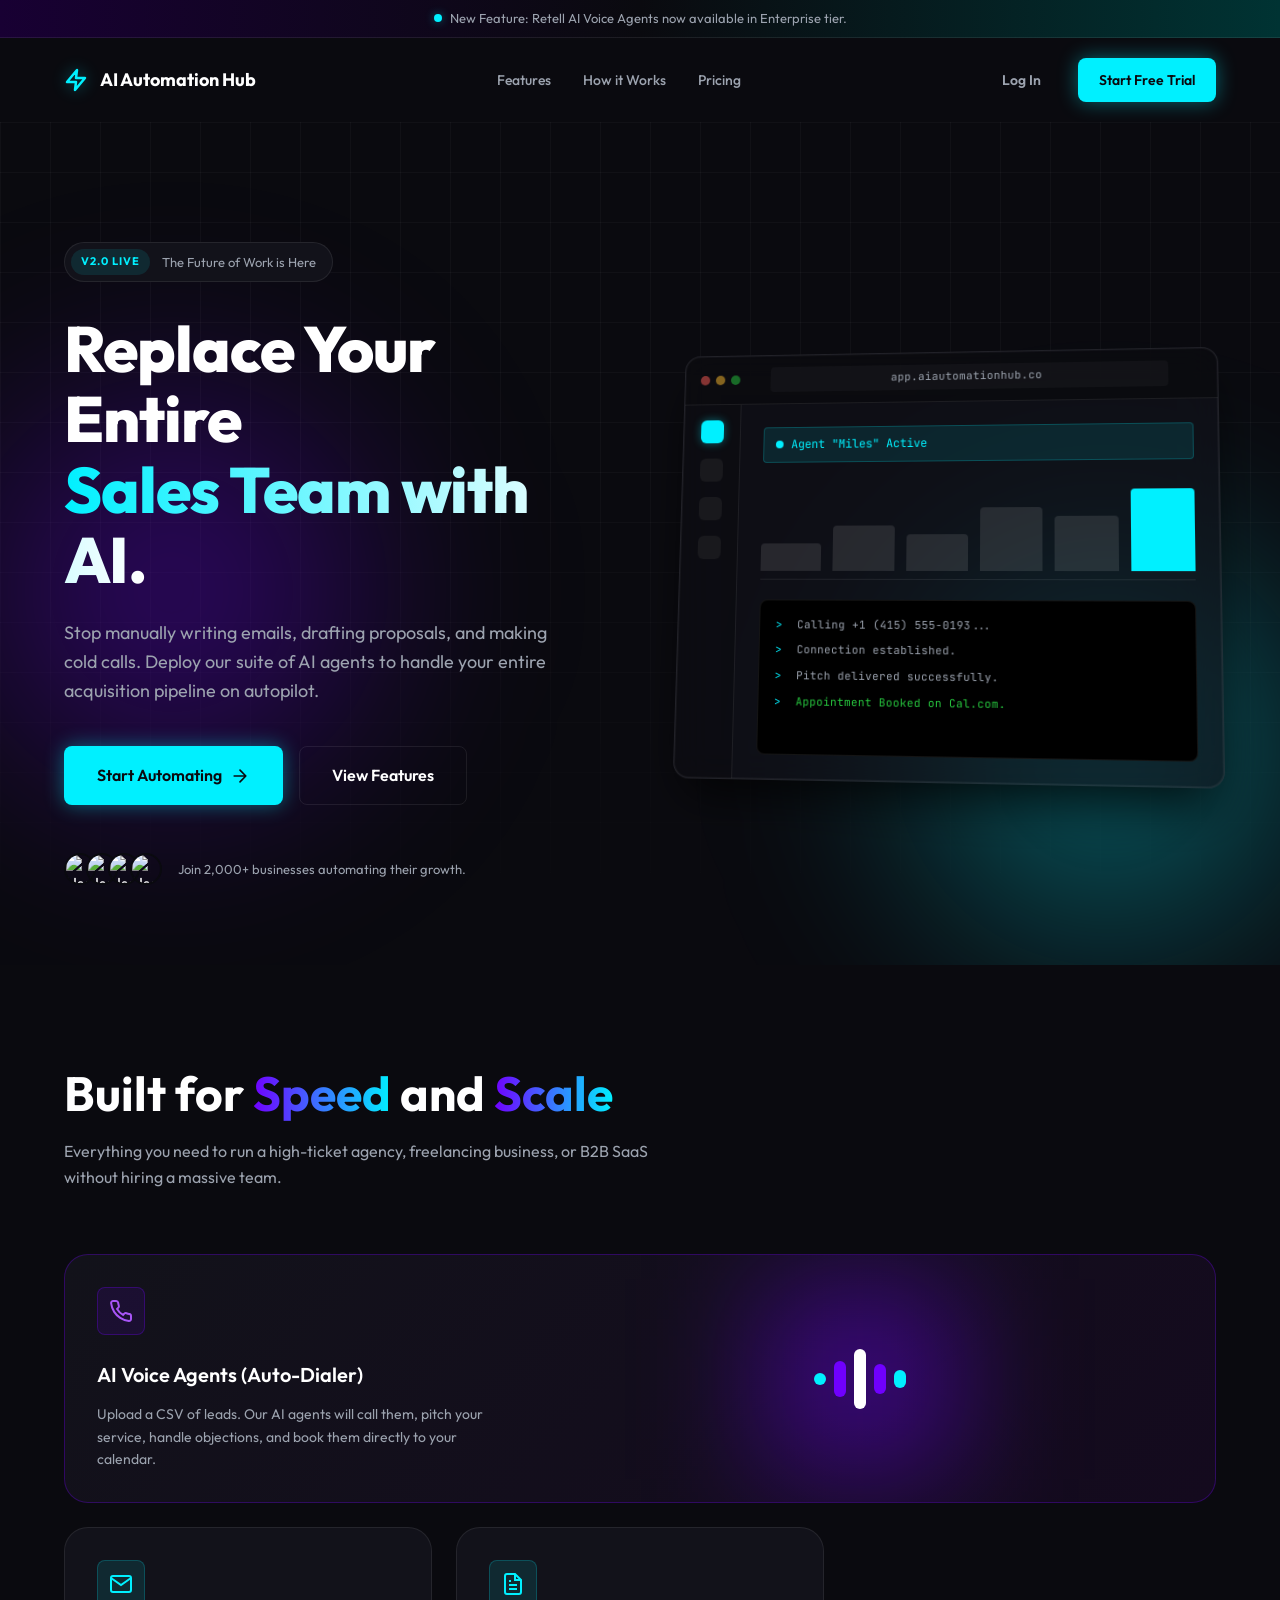
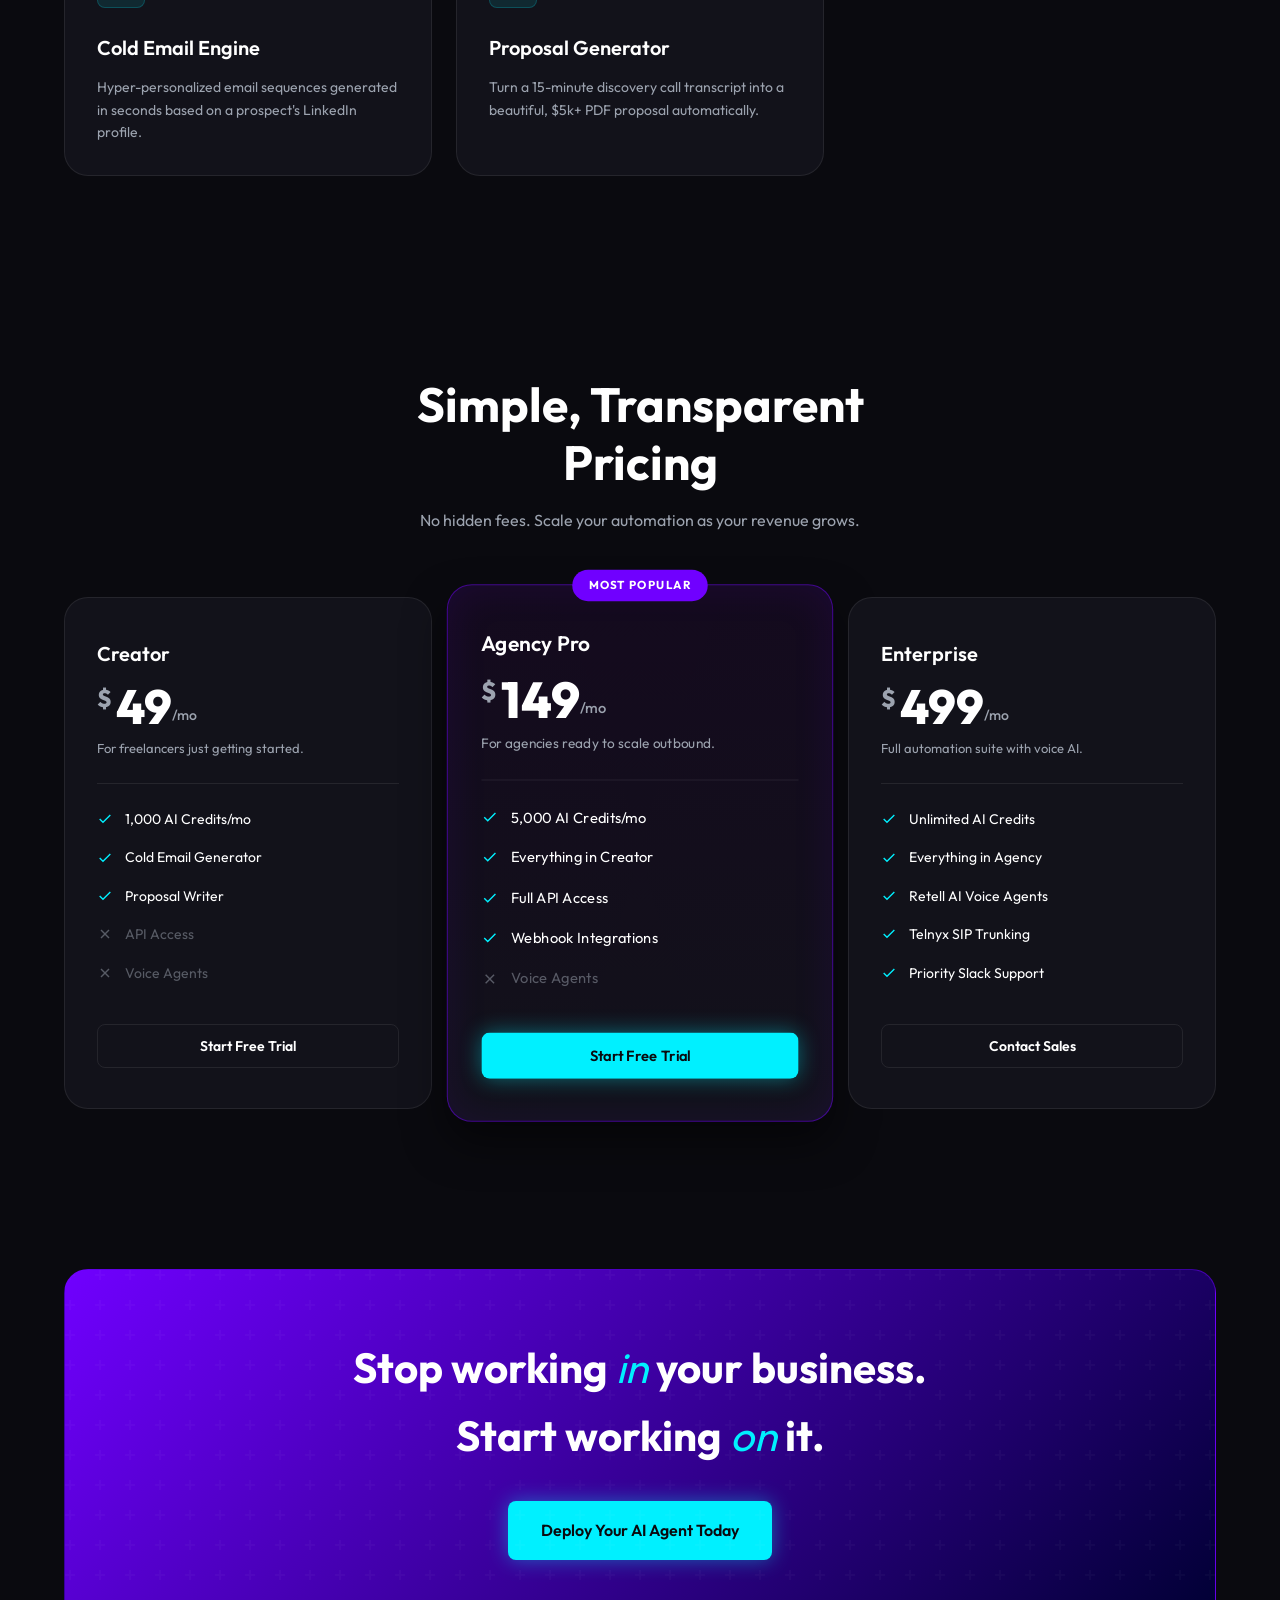
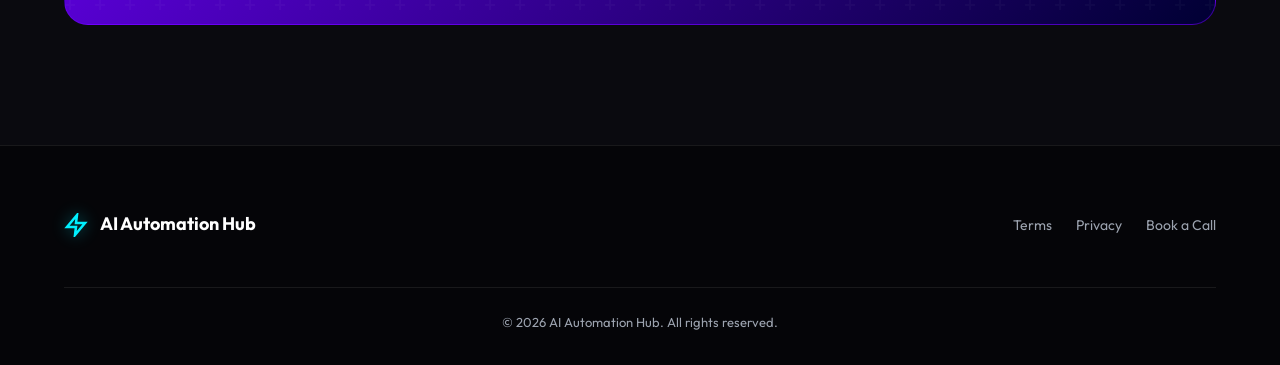
==== commit a5242e77: "Redesign landing page" ====
--- a/index.html
+++ b/index.html
@@ -1,86 +1,288 @@
-<!doctype html>
+<!DOCTYPE html>
 <html lang="en">
-
-  <head>
-    <meta charset="UTF-8" />
-    <meta
-      name="viewport"
-      content="width=device-width, initial-scale=1.0, maximum-scale=1" />
-    <title>AI Automation Service - Stop Wasting Time on Repetitive Tasks</title>
-    <link rel="preconnect" href="https://fonts.googleapis.com" />
-    <link rel="preconnect" href="https://fonts.gstatic.com" crossorigin />
-    <link href="https://fonts.googleapis.com/css2?family=Sora:wght@400;500;600;700&family=Playfair+Display:wght@700&display=swap" rel="stylesheet" />
-    <script type="module" crossorigin src="/assets/index-9llqWHev.js"></script>
-    <link rel="stylesheet" crossorigin href="/assets/index-CSDGWrmf.css">
-    <script src="/__manus__/debug-collector.js" defer></script>
-  </head>
-
-  <body>
-    <script id="manus-runtime">window.__MANUS_HOST_DEV__ = false;
-(function(){"use strict";var Mr={exports:{}},Kn={};/**
- * @license React
- * react-jsx-runtime.production.js
- *
- * Copyright (c) Meta Platforms, Inc. and affiliates.
- *
- * This source code is licensed under the MIT license found in the
- * LICENSE file in the root directory of this source tree.
- */var $c;function um(){if($c)return Kn;$c=1;var r=Symbol.for("react.transitional.element"),i=Symbol.for("react.fragment");function c(s,d,m){var x=null;if(m!==void 0&&(x=""+m),d.key!==void 0&&(x=""+d.key),"key"in d){m={};for(var R in d)R!=="key"&&(m[R]=d[R])}else m=d;return d=m.ref,{$$typeof:r,type:s,key:x,ref:d!==void 0?d:null,props:m}}return Kn.Fragment=i,Kn.jsx=c,Kn.jsxs=c,Kn}var Fc;function dm(){return Fc||(Fc=1,Mr.exports=um()),Mr.exports}var h=dm(),Ar={exports:{}},Pn={},Rr={exports:{}},Nr={};/**
- * @license React
- * scheduler.production.js
- *
- * Copyright (c) Meta Platforms, Inc. and affiliates.
- *
- * This source code is licensed under the MIT license found in the
- * LICENSE file in the root directory of this source tree.
- */var Ic;function fm(){return Ic||(Ic=1,function(r){function i(A,q){var B=A.length;A.push(q);t:for(;0<B;){var bt=B-1>>>1,p=A[bt];if(0<d(p,q))A[bt]=q,A[B]=p,B=bt;else break t}}function c(A){return A.length===0?null:A[0]}function s(A){if(A.length===0)return null;var q=A[0],B=A.pop();if(B!==q){A[0]=B;t:for(var bt=0,p=A.length,O=p>>>1;bt<O;){var X=2*(bt+1)-1,G=A[X],Z=X+1,st=A[Z];if(0>d(G,B))Z<p&&0>d(st,G)?(A[bt]=st,A[Z]=B,bt=Z):(A[bt]=G,A[X]=B,bt=X);else if(Z<p&&0>d(st,B))A[bt]=st,A[Z]=B,bt=Z;else break t}}return q}function d(A,q){var B=A.sortIndex-q.sortIndex;return B!==0?B:A.id-q.id}if(r.unstable_now=void 0,typeof performance=="object"&&typeof performance.now=="function"){var m=performance;r.unstable_now=function(){return m.now()}}else{var x=Date,R=x.now();r.unstable_now=function(){return x.now()-R}}var C=[],v=[],D=1,j=null,J=3,at=!1,$=!1,nt=!1,ct=!1,ht=typeof setTimeout=="function"?setTimeout:null,St=typeof clearTimeout=="function"?clearTimeout:null,_=typeof setImmediate<"u"?setImmediate:null;function Y(A){for(var q=c(v);q!==null;){if(q.callback===null)s(v);else if(q.startTime<=A)s(v),q.sortIndex=q.expirationTime,i(C,q);else break;q=c(v)}}function H(A){if(nt=!1,Y(A),!$)if(c(C)!==null)$=!0,it||(it=!0,Bt());else{var q=c(v);q!==null&&Mt(H,q.startTime-A)}}var it=!1,rt=-1,V=5,xt=-1;function Be(){return ct?!0:!(r.unstable_now()-xt<V)}function te(){if(ct=!1,it){var A=r.unstable_now();xt=A;var q=!0;try{t:{$=!1,nt&&(nt=!1,St(rt),rt=-1),at=!0;var B=J;try{e:{for(Y(A),j=c(C);j!==null&&!(j.expirationTime>A&&Be());){var bt=j.callback;if(typeof bt=="function"){j.callback=null,J=j.priorityLevel;var p=bt(j.expirationTime<=A);if(A=r.unstable_now(),typeof p=="function"){j.callback=p,Y(A),q=!0;break e}j===c(C)&&s(C),Y(A)}else s(C);j=c(C)}if(j!==null)q=!0;else{var O=c(v);O!==null&&Mt(H,O.startTime-A),q=!1}}break t}finally{j=null,J=B,at=!1}q=void 0}}finally{q?Bt():it=!1}}}var Bt;if(typeof _=="function")Bt=function(){_(te)};else if(typeof MessageChannel<"u"){var me=new MessageChannel,Se=me.port2;me.port1.onmessage=te,Bt=function(){Se.postMessage(null)}}else Bt=function(){ht(te,0)};function Mt(A,q){rt=ht(function(){A(r.unstable_now())},q)}r.unstable_IdlePriority=5,r.unstable_ImmediatePriority=1,r.unstable_LowPriority=4,r.unstable_NormalPriority=3,r.unstable_Profiling=null,r.unstable_UserBlockingPriority=2,r.unstable_cancelCallback=function(A){A.callback=null},r.unstable_forceFrameRate=function(A){0>A||125<A?console.error("forceFrameRate takes a positive int between 0 and 125, forcing frame rates higher than 125 fps is not supported"):V=0<A?Math.floor(1e3/A):5},r.unstable_getCurrentPriorityLevel=function(){return J},r.unstable_next=function(A){switch(J){case 1:case 2:case 3:var q=3;break;default:q=J}var B=J;J=q;try{return A()}finally{J=B}},r.unstable_requestPaint=function(){ct=!0},r.unstable_runWithPriority=function(A,q){switch(A){case 1:case 2:case 3:case 4:case 5:break;default:A=3}var B=J;J=A;try{return q()}finally{J=B}},r.unstable_scheduleCallback=function(A,q,B){var bt=r.unstable_now();switch(typeof B=="object"&&B!==null?(B=B.delay,B=typeof B=="number"&&0<B?bt+B:bt):B=bt,A){case 1:var p=-1;break;case 2:p=250;break;case 5:p=1073741823;break;case 4:p=1e4;break;default:p=5e3}return p=B+p,A={id:D++,callback:q,priorityLevel:A,startTime:B,expirationTime:p,sortIndex:-1},B>bt?(A.sortIndex=B,i(v,A),c(C)===null&&A===c(v)&&(nt?(St(rt),rt=-1):nt=!0,Mt(H,B-bt))):(A.sortIndex=p,i(C,A),$||at||($=!0,it||(it=!0,Bt()))),A},r.unstable_shouldYield=Be,r.unstable_wrapCallback=function(A){var q=J;return function(){var B=J;J=q;try{return A.apply(this,arguments)}finally{J=B}}}}(Nr)),Nr}var tu;function hm(){return tu||(tu=1,Rr.exports=fm()),Rr.exports}var zr={exports:{}},ut={};/**
- * @license React
- * react.production.js
- *
- * Copyright (c) Meta Platforms, Inc. and affiliates.
- *
- * This source code is licensed under the MIT license found in the
- * LICENSE file in the root directory of this source tree.
- */var eu;function mm(){if(eu)return ut;eu=1;var r=Symbol.for("react.transitional.element"),i=Symbol.for("react.portal"),c=Symbol.for("react.fragment"),s=Symbol.for("react.strict_mode"),d=Symbol.for("react.profiler"),m=Symbol.for("react.consumer"),x=Symbol.for("react.context"),R=Symbol.for("react.forward_ref"),C=Symbol.for("react.suspense"),v=Symbol.for("react.memo"),D=Symbol.for("react.lazy"),j=Symbol.iterator;function J(p){return p===null||typeof p!="object"?null:(p=j&&p[j]||p["@@iterator"],typeof p=="function"?p:null)}var at={isMounted:function(){return!1},enqueueForceUpdate:function(){},enqueueReplaceState:function(){},enqueueSetState:function(){}},$=Object.assign,nt={};function ct(p,O,X){this.props=p,this.context=O,this.refs=nt,this.updater=X||at}ct.prototype.isReactComponent={},ct.prototype.setState=function(p,O){if(typeof p!="object"&&typeof p!="function"&&p!=null)throw Error("takes an object of state variables to update or a function which returns an object of state variables.");this.updater.enqueueSetState(this,p,O,"setState")},ct.prototype.forceUpdate=function(p){this.updater.enqueueForceUpdate(this,p,"forceUpdate")};function ht(){}ht.prototype=ct.prototype;function St(p,O,X){this.props=p,this.context=O,this.refs=nt,this.updater=X||at}var _=St.prototype=new ht;_.constructor=St,$(_,ct.prototype),_.isPureReactComponent=!0;var Y=Array.isArray,H={H:null,A:null,T:null,S:null,V:null},it=Object.prototype.hasOwnProperty;function rt(p,O,X,G,Z,st){return X=st.ref,{$$typeof:r,type:p,key:O,ref:X!==void 0?X:null,props:st}}function V(p,O){return rt(p.type,O,void 0,void 0,void 0,p.props)}function xt(p){return typeof p=="object"&&p!==null&&p.$$typeof===r}function Be(p){var O={"=":"=0",":":"=2"};return"$"+p.replace(/[=:]/g,function(X){return O[X]})}var te=/\/+/g;function Bt(p,O){return typeof p=="object"&&p!==null&&p.key!=null?Be(""+p.key):O.toString(36)}function me(){}function Se(p){switch(p.status){case"fulfilled":return p.value;case"rejected":throw p.reason;default:switch(typeof p.status=="string"?p.then(me,me):(p.status="pending",p.then(function(O){p.status==="pending"&&(p.status="fulfilled",p.value=O)},function(O){p.status==="pending"&&(p.status="rejected",p.reason=O)})),p.status){case"fulfilled":return p.value;case"rejected":throw p.reason}}throw p}function Mt(p,O,X,G,Z){var st=typeof p;(st==="undefined"||st==="boolean")&&(p=null);var I=!1;if(p===null)I=!0;else switch(st){case"bigint":case"string":case"number":I=!0;break;case"object":switch(p.$$typeof){case r:case i:I=!0;break;case D:return I=p._init,Mt(I(p._payload),O,X,G,Z)}}if(I)return Z=Z(p),I=G===""?"."+Bt(p,0):G,Y(Z)?(X="",I!=null&&(X=I.replace(te,"$&/")+"/"),Mt(Z,O,X,"",function(Jt){return Jt})):Z!=null&&(xt(Z)&&(Z=V(Z,X+(Z.key==null||p&&p.key===Z.key?"":(""+Z.key).replace(te,"$&/")+"/")+I)),O.push(Z)),1;I=0;var gt=G===""?".":G+":";if(Y(p))for(var Tt=0;Tt<p.length;Tt++)G=p[Tt],st=gt+Bt(G,Tt),I+=Mt(G,O,X,st,Z);else if(Tt=J(p),typeof Tt=="function")for(p=Tt.call(p),Tt=0;!(G=p.next()).done;)G=G.value,st=gt+Bt(G,Tt++),I+=Mt(G,O,X,st,Z);else if(st==="object"){if(typeof p.then=="function")return Mt(Se(p),O,X,G,Z);throw O=String(p),Error("Objects are not valid as a React child (found: "+(O==="[object Object]"?"object with keys {"+Object.keys(p).join(", ")+"}":O)+"). If you meant to render a collection of children, use an array instead.")}return I}function A(p,O,X){if(p==null)return p;var G=[],Z=0;return Mt(p,G,"","",function(st){return O.call(X,st,Z++)}),G}function q(p){if(p._status===-1){var O=p._result;O=O(),O.then(function(X){(p._status===0||p._status===-1)&&(p._status=1,p._result=X)},function(X){(p._status===0||p._status===-1)&&(p._status=2,p._result=X)}),p._status===-1&&(p._status=0,p._result=O)}if(p._status===1)return p._result.default;throw p._result}var B=typeof reportError=="function"?reportError:function(p){if(typeof window=="object"&&typeof window.ErrorEvent=="function"){var O=new window.ErrorEvent("error",{bubbles:!0,cancelable:!0,message:typeof p=="object"&&p!==null&&typeof p.message=="string"?String(p.message):String(p),error:p});if(!window.dispatchEvent(O))return}else if(typeof process=="object"&&typeof process.emit=="function"){process.emit("uncaughtException",p);return}console.error(p)};function bt(){}return ut.Children={map:A,forEach:function(p,O,X){A(p,function(){O.apply(this,arguments)},X)},count:function(p){var O=0;return A(p,function(){O++}),O},toArray:function(p){return A(p,function(O){return O})||[]},only:function(p){if(!xt(p))throw Error("React.Children.only expected to receive a single React element child.");return p}},ut.Component=ct,ut.Fragment=c,ut.Profiler=d,ut.PureComponent=St,ut.StrictMode=s,ut.Suspense=C,ut.__CLIENT_INTERNALS_DO_NOT_USE_OR_WARN_USERS_THEY_CANNOT_UPGRADE=H,ut.__COMPILER_RUNTIME={__proto__:null,c:function(p){return H.H.useMemoCache(p)}},ut.cache=function(p){return function(){return p.apply(null,arguments)}},ut.cloneElement=function(p,O,X){if(p==null)throw Error("The argument must be a React element, but you passed "+p+".");var G=$({},p.props),Z=p.key,st=void 0;if(O!=null)for(I in O.ref!==void 0&&(st=void 0),O.key!==void 0&&(Z=""+O.key),O)!it.call(O,I)||I==="key"||I==="__self"||I==="__source"||I==="ref"&&O.ref===void 0||(G[I]=O[I]);var I=arguments.length-2;if(I===1)G.children=X;else if(1<I){for(var gt=Array(I),Tt=0;Tt<I;Tt++)gt[Tt]=arguments[Tt+2];G.children=gt}return rt(p.type,Z,void 0,void 0,st,G)},ut.createContext=function(p){return p={$$typeof:x,_currentValue:p,_currentValue2:p,_threadCount:0,Provider:null,Consumer:null},p.Provider=p,p.Consumer={$$typeof:m,_context:p},p},ut.createElement=function(p,O,X){var G,Z={},st=null;if(O!=null)for(G in O.key!==void 0&&(st=""+O.key),O)it.call(O,G)&&G!=="key"&&G!=="__self"&&G!=="__source"&&(Z[G]=O[G]);var I=arguments.length-2;if(I===1)Z.children=X;else if(1<I){for(var gt=Array(I),Tt=0;Tt<I;Tt++)gt[Tt]=arguments[Tt+2];Z.children=gt}if(p&&p.defaultProps)for(G in I=p.defaultProps,I)Z[G]===void 0&&(Z[G]=I[G]);return rt(p,st,void 0,void 0,null,Z)},ut.createRef=function(){return{current:null}},ut.forwardRef=function(p){return{$$typeof:R,render:p}},ut.isValidElement=xt,ut.lazy=function(p){return{$$typeof:D,_payload:{_status:-1,_result:p},_init:q}},ut.memo=function(p,O){return{$$typeof:v,type:p,compare:O===void 0?null:O}},ut.startTransition=function(p){var O=H.T,X={};H.T=X;try{var G=p(),Z=H.S;Z!==null&&Z(X,G),typeof G=="object"&&G!==null&&typeof G.then=="function"&&G.then(bt,B)}catch(st){B(st)}finally{H.T=O}},ut.unstable_useCacheRefresh=function(){return H.H.useCacheRefresh()},ut.use=function(p){return H.H.use(p)},ut.useActionState=function(p,O,X){return H.H.useActionState(p,O,X)},ut.useCallback=function(p,O){return H.H.useCallback(p,O)},ut.useContext=function(p){return H.H.useContext(p)},ut.useDebugValue=function(){},ut.useDeferredValue=function(p,O){return H.H.useDeferredValue(p,O)},ut.useEffect=function(p,O,X){var G=H.H;if(typeof X=="function")throw Error("useEffect CRUD overload is not enabled in this build of React.");return G.useEffect(p,O)},ut.useId=function(){return H.H.useId()},ut.useImperativeHandle=function(p,O,X){return H.H.useImperativeHandle(p,O,X)},ut.useInsertionEffect=function(p,O){return H.H.useInsertionEffect(p,O)},ut.useLayoutEffect=function(p,O){return H.H.useLayoutEffect(p,O)},ut.useMemo=function(p,O){return H.H.useMemo(p,O)},ut.useOptimistic=function(p,O){return H.H.useOptimistic(p,O)},ut.useReducer=function(p,O,X){return H.H.useReducer(p,O,X)},ut.useRef=function(p){return H.H.useRef(p)},ut.useState=function(p){return H.H.useState(p)},ut.useSyncExternalStore=function(p,O,X){return H.H.useSyncExternalStore(p,O,X)},ut.useTransition=function(){return H.H.useTransition()},ut.version="19.1.1",ut}var lu;function _r(){return lu||(lu=1,zr.exports=mm()),zr.exports}var kr={exports:{}},he={};/**
- * @license React
- * react-dom.production.js
- *
- * Copyright (c) Meta Platforms, Inc. and affiliates.
- *
- * This source code is licensed under the MIT license found in the
- * LICENSE file in the root directory of this source tree.
- */var au;function gm(){if(au)return he;au=1;var r=_r();function i(C){var v="https://react.dev/errors/"+C;if(1<arguments.length){v+="?args[]="+encodeURIComponent(arguments[1]);for(var D=2;D<arguments.length;D++)v+="&args[]="+encodeURIComponent(arguments[D])}return"Minified React error #"+C+"; visit "+v+" for the full message or use the non-minified dev environment for full errors and additional helpful warnings."}function c(){}var s={d:{f:c,r:function(){throw Error(i(522))},D:c,C:c,L:c,m:c,X:c,S:c,M:c},p:0,findDOMNode:null},d=Symbol.for("react.portal");function m(C,v,D){var j=3<arguments.length&&arguments[3]!==void 0?arguments[3]:null;return{$$typeof:d,key:j==null?null:""+j,children:C,containerInfo:v,implementation:D}}var x=r.__CLIENT_INTERNALS_DO_NOT_USE_OR_WARN_USERS_THEY_CANNOT_UPGRADE;function R(C,v){if(C==="font")return"";if(typeof v=="string")return v==="use-credentials"?v:""}return he.__DOM_INTERNALS_DO_NOT_USE_OR_WARN_USERS_THEY_CANNOT_UPGRADE=s,he.createPortal=function(C,v){var D=2<arguments.length&&arguments[2]!==void 0?arguments[2]:null;if(!v||v.nodeType!==1&&v.nodeType!==9&&v.nodeType!==11)throw Error(i(299));return m(C,v,null,D)},he.flushSync=function(C){var v=x.T,D=s.p;try{if(x.T=null,s.p=2,C)return C()}finally{x.T=v,s.p=D,s.d.f()}},he.preconnect=function(C,v){typeof C=="string"&&(v?(v=v.crossOrigin,v=typeof v=="string"?v==="use-credentials"?v:"":void 0):v=null,s.d.C(C,v))},he.prefetchDNS=function(C){typeof C=="string"&&s.d.D(C)},he.preinit=function(C,v){if(typeof C=="string"&&v&&typeof v.as=="string"){var D=v.as,j=R(D,v.crossOrigin),J=typeof v.integrity=="string"?v.integrity:void 0,at=typeof v.fetchPriority=="string"?v.fetchPriority:void 0;D==="style"?s.d.S(C,typeof v.precedence=="string"?v.precedence:void 0,{crossOrigin:j,integrity:J,fetchPriority:at}):D==="script"&&s.d.X(C,{crossOrigin:j,integrity:J,fetchPriority:at,nonce:typeof v.nonce=="string"?v.nonce:void 0})}},he.preinitModule=function(C,v){if(typeof C=="string")if(typeof v=="object"&&v!==null){if(v.as==null||v.as==="script"){var D=R(v.as,v.crossOrigin);s.d.M(C,{crossOrigin:D,integrity:typeof v.integrity=="string"?v.integrity:void 0,nonce:typeof v.nonce=="string"?v.nonce:void 0})}}else v==null&&s.d.M(C)},he.preload=function(C,v){if(typeof C=="string"&&typeof v=="object"&&v!==null&&typeof v.as=="string"){var D=v.as,j=R(D,v.crossOrigin);s.d.L(C,D,{crossOrigin:j,integrity:typeof v.integrity=="string"?v.integrity:void 0,nonce:typeof v.nonce=="string"?v.nonce:void 0,type:typeof v.type=="string"?v.type:void 0,fetchPriority:typeof v.fetchPriority=="string"?v.fetchPriority:void 0,referrerPolicy:typeof v.referrerPolicy=="string"?v.referrerPolicy:void 0,imageSrcSet:typeof v.imageSrcSet=="string"?v.imageSrcSet:void 0,imageSizes:typeof v.imageSizes=="string"?v.imageSizes:void 0,media:typeof v.media=="string"?v.media:void 0})}},he.preloadModule=function(C,v){if(typeof C=="string")if(v){var D=R(v.as,v.crossOrigin);s.d.m(C,{as:typeof v.as=="string"&&v.as!=="script"?v.as:void 0,crossOrigin:D,integrity:typeof v.integrity=="string"?v.integrity:void 0})}else s.d.m(C)},he.requestFormReset=function(C){s.d.r(C)},he.unstable_batchedUpdates=function(C,v){return C(v)},he.useFormState=function(C,v,D){return x.H.useFormState(C,v,D)},he.useFormStatus=function(){return x.H.useHostTransitionStatus()},he.version="19.1.1",he}var nu;function pm(){if(nu)return kr.exports;nu=1;function r(){if(!(typeof __REACT_DEVTOOLS_GLOBAL_HOOK__>"u"||typeof __REACT_DEVTOOLS_GLOBAL_HOOK__.checkDCE!="function"))try{__REACT_DEVTOOLS_GLOBAL_HOOK__.checkDCE(r)}catch(i){console.error(i)}}return r(),kr.exports=gm(),kr.exports}/**
- * @license React
- * react-dom-client.production.js
- *
- * Copyright (c) Meta Platforms, Inc. and affiliates.
- *
- * This source code is licensed under the MIT license found in the
- * LICENSE file in the root directory of this source tree.
- */var ou;function ym(){if(ou)return Pn;ou=1;var r=hm(),i=_r(),c=pm();function s(t){var e="https://react.dev/errors/"+t;if(1<arguments.length){e+="?args[]="+encodeURIComponent(arguments[1]);for(var l=2;l<arguments.length;l++)e+="&args[]="+encodeURIComponent(arguments[l])}return"Minified React error #"+t+"; visit "+e+" for the full message or use the non-minified dev environment for full errors and additional helpful warnings."}function d(t){return!(!t||t.nodeType!==1&&t.nodeType!==9&&t.nodeType!==11)}function m(t){var e=t,l=t;if(t.alternate)for(;e.return;)e=e.return;else{t=e;do e=t,(e.flags&4098)!==0&&(l=e.return),t=e.return;while(t)}return e.tag===3?l:null}function x(t){if(t.tag===13){var e=t.memoizedState;if(e===null&&(t=t.alternate,t!==null&&(e=t.memoizedState)),e!==null)return e.dehydrated}return null}function R(t){if(m(t)!==t)throw Error(s(188))}function C(t){var e=t.alternate;if(!e){if(e=m(t),e===null)throw Error(s(188));return e!==t?null:t}for(var l=t,a=e;;){var n=l.return;if(n===null)break;var o=n.alternate;if(o===null){if(a=n.return,a!==null){l=a;continue}break}if(n.child===o.child){for(o=n.child;o;){if(o===l)return R(n),t;if(o===a)return R(n),e;o=o.sibling}throw Error(s(188))}if(l.return!==a.return)l=n,a=o;else{for(var u=!1,f=n.child;f;){if(f===l){u=!0,l=n,a=o;break}if(f===a){u=!0,a=n,l=o;break}f=f.sibling}if(!u){for(f=o.child;f;){if(f===l){u=!0,l=o,a=n;break}if(f===a){u=!0,a=o,l=n;break}f=f.sibling}if(!u)throw Error(s(189))}}if(l.alternate!==a)throw Error(s(190))}if(l.tag!==3)throw Error(s(188));return l.stateNode.current===l?t:e}function v(t){var e=t.tag;if(e===5||e===26||e===27||e===6)return t;for(t=t.child;t!==null;){if(e=v(t),e!==null)return e;t=t.sibling}return null}var D=Object.assign,j=Symbol.for("react.element"),J=Symbol.for("react.transitional.element"),at=Symbol.for("react.portal"),$=Symbol.for("react.fragment"),nt=Symbol.for("react.strict_mode"),ct=Symbol.for("react.profiler"),ht=Symbol.for("react.provider"),St=Symbol.for("react.consumer"),_=Symbol.for("react.context"),Y=Symbol.for("react.forward_ref"),H=Symbol.for("react.suspense"),it=Symbol.for("react.suspense_list"),rt=Symbol.for("react.memo"),V=Symbol.for("react.lazy"),xt=Symbol.for("react.activity"),Be=Symbol.for("react.memo_cache_sentinel"),te=Symbol.iterator;function Bt(t){return t===null||typeof t!="object"?null:(t=te&&t[te]||t["@@iterator"],typeof t=="function"?t:null)}var me=Symbol.for("react.client.reference");function Se(t){if(t==null)return null;if(typeof t=="function")return t.$$typeof===me?null:t.displayName||t.name||null;if(typeof t=="string")return t;switch(t){case $:return"Fragment";case ct:return"Profiler";case nt:return"StrictMode";case H:return"Suspense";case it:return"SuspenseList";case xt:return"Activity"}if(typeof t=="object")switch(t.$$typeof){case at:return"Portal";case _:return(t.displayName||"Context")+".Provider";case St:return(t._context.displayName||"Context")+".Consumer";case Y:var e=t.render;return t=t.displayName,t||(t=e.displayName||e.name||"",t=t!==""?"ForwardRef("+t+")":"ForwardRef"),t;case rt:return e=t.displayName||null,e!==null?e:Se(t.type)||"Memo";case V:e=t._payload,t=t._init;try{return Se(t(e))}catch{}}return null}var Mt=Array.isArray,A=i.__CLIENT_INTERNALS_DO_NOT_USE_OR_WARN_USERS_THEY_CANNOT_UPGRADE,q=c.__DOM_INTERNALS_DO_NOT_USE_OR_WARN_USERS_THEY_CANNOT_UPGRADE,B={pending:!1,data:null,method:null,action:null},bt=[],p=-1;function O(t){return{current:t}}function X(t){0>p||(t.current=bt[p],bt[p]=null,p--)}function G(t,e){p++,bt[p]=t.current,t.current=e}var Z=O(null),st=O(null),I=O(null),gt=O(null);function Tt(t,e){switch(G(I,e),G(st,t),G(Z,null),e.nodeType){case 9:case 11:t=(t=e.documentElement)&&(t=t.namespaceURI)?Hh(t):0;break;default:if(t=e.tagName,e=e.namespaceURI)e=Hh(e),t=Uh(e,t);else switch(t){case"svg":t=1;break;case"math":t=2;break;default:t=0}}X(Z),G(Z,t)}function Jt(){X(Z),X(st),X(I)}function Ke(t){t.memoizedState!==null&&G(gt,t);var e=Z.current,l=Uh(e,t.type);e!==l&&(G(st,t),G(Z,l))}function Ce(t){st.current===t&&(X(Z),X(st)),gt.current===t&&(X(gt),Wo._currentValue=B)}var Pe=Object.prototype.hasOwnProperty,yl=r.unstable_scheduleCallback,sn=r.unstable_cancelCallback,Ca=r.unstable_shouldYield,ri=r.unstable_requestPaint,ge=r.unstable_now,si=r.unstable_getCurrentPriorityLevel,Ul=r.unstable_ImmediatePriority,Fn=r.unstable_UserBlockingPriority,nl=r.unstable_NormalPriority,ci=r.unstable_LowPriority,Gl=r.unstable_IdlePriority,ui=r.log,Ea=r.unstable_setDisableYieldValue,ql=null,Wt=null;function Je(t){if(typeof ui=="function"&&Ea(t),Wt&&typeof Wt.setStrictMode=="function")try{Wt.setStrictMode(ql,t)}catch{}}var $t=Math.clz32?Math.clz32:fi,di=Math.log,Ta=Math.LN2;function fi(t){return t>>>=0,t===0?32:31-(di(t)/Ta|0)|0}var L=256,cn=4194304;function vl(t){var e=t&42;if(e!==0)return e;switch(t&-t){case 1:return 1;case 2:return 2;case 4:return 4;case 8:return 8;case 16:return 16;case 32:return 32;case 64:return 64;case 128:return 128;case 256:case 512:case 1024:case 2048:case 4096:case 8192:case 16384:case 32768:case 65536:case 131072:case 262144:case 524288:case 1048576:case 2097152:return t&4194048;case 4194304:case 8388608:case 16777216:case 33554432:return t&62914560;case 67108864:return 67108864;case 134217728:return 134217728;case 268435456:return 268435456;case 536870912:return 536870912;case 1073741824:return 0;default:return t}}function un(t,e,l){var a=t.pendingLanes;if(a===0)return 0;var n=0,o=t.suspendedLanes,u=t.pingedLanes;t=t.warmLanes;var f=a&134217727;return f!==0?(a=f&~o,a!==0?n=vl(a):(u&=f,u!==0?n=vl(u):l||(l=f&~t,l!==0&&(n=vl(l))))):(f=a&~o,f!==0?n=vl(f):u!==0?n=vl(u):l||(l=a&~t,l!==0&&(n=vl(l)))),n===0?0:e!==0&&e!==n&&(e&o)===0&&(o=n&-n,l=e&-e,o>=l||o===32&&(l&4194048)!==0)?e:n}function Dt(t,e){return(t.pendingLanes&~(t.suspendedLanes&~t.pingedLanes)&e)===0}function In(t,e){switch(t){case 1:case 2:case 4:case 8:case 64:return e+250;case 16:case 32:case 128:case 256:case 512:case 1024:case 2048:case 4096:case 8192:case 16384:case 32768:case 65536:case 131072:case 262144:case 524288:case 1048576:case 2097152:return e+5e3;case 4194304:case 8388608:case 16777216:case 33554432:return-1;case 67108864:case 134217728:case 268435456:case 536870912:case 1073741824:return-1;default:return-1}}function to(){var t=L;return L<<=1,(L&4194048)===0&&(L=256),t}function hi(){var t=cn;return cn<<=1,(cn&62914560)===0&&(cn=4194304),t}function eo(t){for(var e=[],l=0;31>l;l++)e.push(t);return e}function Da(t,e){t.pendingLanes|=e,e!==268435456&&(t.suspendedLanes=0,t.pingedLanes=0,t.warmLanes=0)}function Ir(t,e,l,a,n,o){var u=t.pendingLanes;t.pendingLanes=l,t.suspendedLanes=0,t.pingedLanes=0,t.warmLanes=0,t.expiredLanes&=l,t.entangledLanes&=l,t.errorRecoveryDisabledLanes&=l,t.shellSuspendCounter=0;var f=t.entanglements,g=t.expirationTimes,S=t.hiddenUpdates;for(l=u&~l;0<l;){var N=31-$t(l),k=1<<N;f[N]=0,g[N]=-1;var E=S[N];if(E!==null)for(S[N]=null,N=0;N<E.length;N++){var T=E[N];T!==null&&(T.lane&=-536870913)}l&=~k}a!==0&&mi(t,a,0),o!==0&&n===0&&t.tag!==0&&(t.suspendedLanes|=o&~(u&~e))}function mi(t,e,l){t.pendingLanes|=e,t.suspendedLanes&=~e;var a=31-$t(e);t.entangledLanes|=e,t.entanglements[a]=t.entanglements[a]|1073741824|l&4194090}function gi(t,e){var l=t.entangledLanes|=e;for(t=t.entanglements;l;){var a=31-$t(l),n=1<<a;n&e|t[a]&e&&(t[a]|=e),l&=~n}}function lo(t){switch(t){case 2:t=1;break;case 8:t=4;break;case 32:t=16;break;case 256:case 512:case 1024:case 2048:case 4096:case 8192:case 16384:case 32768:case 65536:case 131072:case 262144:case 524288:case 1048576:case 2097152:case 4194304:case 8388608:case 16777216:case 33554432:t=128;break;case 268435456:t=134217728;break;default:t=0}return t}function ao(t){return t&=-t,2<t?8<t?(t&134217727)!==0?32:268435456:8:2}function pi(){var t=q.p;return t!==0?t:(t=window.event,t===void 0?32:nm(t.type))}function ts(t,e){var l=q.p;try{return q.p=t,e()}finally{q.p=l}}var ol=Math.random().toString(36).slice(2),ee="__reactFiber$"+ol,pe="__reactProps$"+ol,Yl="__reactContainer$"+ol,no="__reactEvents$"+ol,es="__reactListeners$"+ol,ls="__reactHandles$"+ol,yi="__reactResources$"+ol,Ma="__reactMarker$"+ol;function oo(t){delete t[ee],delete t[pe],delete t[no],delete t[es],delete t[ls]}function Vl(t){var e=t[ee];if(e)return e;for(var l=t.parentNode;l;){if(e=l[Yl]||l[ee]){if(l=e.alternate,e.child!==null||l!==null&&l.child!==null)for(t=Vh(t);t!==null;){if(l=t[ee])return l;t=Vh(t)}return e}t=l,l=t.parentNode}return null}function Xl(t){if(t=t[ee]||t[Yl]){var e=t.tag;if(e===5||e===6||e===13||e===26||e===27||e===3)return t}return null}function Aa(t){var e=t.tag;if(e===5||e===26||e===27||e===6)return t.stateNode;throw Error(s(33))}function Zl(t){var e=t[yi];return e||(e=t[yi]={hoistableStyles:new Map,hoistableScripts:new Map}),e}function Vt(t){t[Ma]=!0}var vi=new Set,bi={};function bl(t,e){We(t,e),We(t+"Capture",e)}function We(t,e){for(bi[t]=e,t=0;t<e.length;t++)vi.add(e[t])}var as=RegExp("^[:A-Z_a-z\\u00C0-\\u00D6\\u00D8-\\u00F6\\u00F8-\\u02FF\\u0370-\\u037D\\u037F-\\u1FFF\\u200C-\\u200D\\u2070-\\u218F\\u2C00-\\u2FEF\\u3001-\\uD7FF\\uF900-\\uFDCF\\uFDF0-\\uFFFD][:A-Z_a-z\\u00C0-\\u00D6\\u00D8-\\u00F6\\u00F8-\\u02FF\\u0370-\\u037D\\u037F-\\u1FFF\\u200C-\\u200D\\u2070-\\u218F\\u2C00-\\u2FEF\\u3001-\\uD7FF\\uF900-\\uFDCF\\uFDF0-\\uFFFD\\-.0-9\\u00B7\\u0300-\\u036F\\u203F-\\u2040]*$"),xi={},wi={};function Ra(t){return Pe.call(wi,t)?!0:Pe.call(xi,t)?!1:as.test(t)?wi[t]=!0:(xi[t]=!0,!1)}function M(t,e,l){if(Ra(e))if(l===null)t.removeAttribute(e);else{switch(typeof l){case"undefined":case"function":case"symbol":t.removeAttribute(e);return;case"boolean":var a=e.toLowerCase().slice(0,5);if(a!=="data-"&&a!=="aria-"){t.removeAttribute(e);return}}t.setAttribute(e,""+l)}}function tt(t,e,l){if(l===null)t.removeAttribute(e);else{switch(typeof l){case"undefined":case"function":case"symbol":case"boolean":t.removeAttribute(e);return}t.setAttribute(e,""+l)}}function Ot(t,e,l,a){if(a===null)t.removeAttribute(l);else{switch(typeof a){case"undefined":case"function":case"symbol":case"boolean":t.removeAttribute(l);return}t.setAttributeNS(e,l,""+a)}}var le,Ee;function ae(t){if(le===void 0)try{throw Error()}catch(l){var e=l.stack.trim().match(/\n( *(at )?)/);le=e&&e[1]||"",Ee=-1<l.stack.indexOf(`
-    at`)?" (<anonymous>)":-1<l.stack.indexOf("@")?"@unknown:0:0":""}return`
-`+le+t+Ee}var Le=!1;function He(t,e){if(!t||Le)return"";Le=!0;var l=Error.prepareStackTrace;Error.prepareStackTrace=void 0;try{var a={DetermineComponentFrameRoot:function(){try{if(e){var k=function(){throw Error()};if(Object.defineProperty(k.prototype,"props",{set:function(){throw Error()}}),typeof Reflect=="object"&&Reflect.construct){try{Reflect.construct(k,[])}catch(T){var E=T}Reflect.construct(t,[],k)}else{try{k.call()}catch(T){E=T}t.call(k.prototype)}}else{try{throw Error()}catch(T){E=T}(k=t())&&typeof k.catch=="function"&&k.catch(function(){})}}catch(T){if(T&&E&&typeof T.stack=="string")return[T.stack,E.stack]}return[null,null]}};a.DetermineComponentFrameRoot.displayName="DetermineComponentFrameRoot";var n=Object.getOwnPropertyDescriptor(a.DetermineComponentFrameRoot,"name");n&&n.configurable&&Object.defineProperty(a.DetermineComponentFrameRoot,"name",{value:"DetermineComponentFrameRoot"});var o=a.DetermineComponentFrameRoot(),u=o[0],f=o[1];if(u&&f){var g=u.split(`
-`),S=f.split(`
-`);for(n=a=0;a<g.length&&!g[a].includes("DetermineComponentFrameRoot");)a++;for(;n<S.length&&!S[n].includes("DetermineComponentFrameRoot");)n++;if(a===g.length||n===S.length)for(a=g.length-1,n=S.length-1;1<=a&&0<=n&&g[a]!==S[n];)n--;for(;1<=a&&0<=n;a--,n--)if(g[a]!==S[n]){if(a!==1||n!==1)do if(a--,n--,0>n||g[a]!==S[n]){var N=`
-`+g[a].replace(" at new "," at ");return t.displayName&&N.includes("<anonymous>")&&(N=N.replace("<anonymous>",t.displayName)),N}while(1<=a&&0<=n);break}}}finally{Le=!1,Error.prepareStackTrace=l}return(l=t?t.displayName||t.name:"")?ae(l):""}function Ql(t){switch(t.tag){case 26:case 27:case 5:return ae(t.type);case 16:return ae("Lazy");case 13:return ae("Suspense");case 19:return ae("SuspenseList");case 0:case 15:return He(t.type,!1);case 11:return He(t.type.render,!1);case 1:return He(t.type,!0);case 31:return ae("Activity");default:return""}}function xl(t){try{var e="";do e+=Ql(t),t=t.return;while(t);return e}catch(l){return`
-Error generating stack: `+l.message+`
-`+l.stack}}function Xt(t){switch(typeof t){case"bigint":case"boolean":case"number":case"string":case"undefined":return t;case"object":return t;default:return""}}function il(t){var e=t.type;return(t=t.nodeName)&&t.toLowerCase()==="input"&&(e==="checkbox"||e==="radio")}function ve(t){var e=il(t)?"checked":"value",l=Object.getOwnPropertyDescriptor(t.constructor.prototype,e),a=""+t[e];if(!t.hasOwnProperty(e)&&typeof l<"u"&&typeof l.get=="function"&&typeof l.set=="function"){var n=l.get,o=l.set;return Object.defineProperty(t,e,{configurable:!0,get:function(){return n.call(this)},set:function(u){a=""+u,o.call(this,u)}}),Object.defineProperty(t,e,{enumerable:l.enumerable}),{getValue:function(){return a},setValue:function(u){a=""+u},stopTracking:function(){t._valueTracker=null,delete t[e]}}}}function re(t){t._valueTracker||(t._valueTracker=ve(t))}function rl(t){if(!t)return!1;var e=t._valueTracker;if(!e)return!0;var l=e.getValue(),a="";return t&&(a=il(t)?t.checked?"true":"false":t.value),t=a,t!==l?(e.setValue(t),!0):!1}function wl(t){if(t=t||(typeof document<"u"?document:void 0),typeof t>"u")return null;try{return t.activeElement||t.body}catch{return t.body}}var dn=/[\n"\\]/g;function se(t){return t.replace(dn,function(e){return"\\"+e.charCodeAt(0).toString(16)+" "})}function Kl(t,e,l,a,n,o,u,f){t.name="",u!=null&&typeof u!="function"&&typeof u!="symbol"&&typeof u!="boolean"?t.type=u:t.removeAttribute("type"),e!=null?u==="number"?(e===0&&t.value===""||t.value!=e)&&(t.value=""+Xt(e)):t.value!==""+Xt(e)&&(t.value=""+Xt(e)):u!=="submit"&&u!=="reset"||t.removeAttribute("value"),e!=null?Pl(t,u,Xt(e)):l!=null?Pl(t,u,Xt(l)):a!=null&&t.removeAttribute("value"),n==null&&o!=null&&(t.defaultChecked=!!o),n!=null&&(t.checked=n&&typeof n!="function"&&typeof n!="symbol"),f!=null&&typeof f!="function"&&typeof f!="symbol"&&typeof f!="boolean"?t.name=""+Xt(f):t.removeAttribute("name")}function Na(t,e,l,a,n,o,u,f){if(o!=null&&typeof o!="function"&&typeof o!="symbol"&&typeof o!="boolean"&&(t.type=o),e!=null||l!=null){if(!(o!=="submit"&&o!=="reset"||e!=null))return;l=l!=null?""+Xt(l):"",e=e!=null?""+Xt(e):l,f||e===t.value||(t.value=e),t.defaultValue=e}a=a??n,a=typeof a!="function"&&typeof a!="symbol"&&!!a,t.checked=f?t.checked:!!a,t.defaultChecked=!!a,u!=null&&typeof u!="function"&&typeof u!="symbol"&&typeof u!="boolean"&&(t.name=u)}function Pl(t,e,l){e==="number"&&wl(t.ownerDocument)===t||t.defaultValue===""+l||(t.defaultValue=""+l)}function $e(t,e,l,a){if(t=t.options,e){e={};for(var n=0;n<l.length;n++)e["$"+l[n]]=!0;for(l=0;l<t.length;l++)n=e.hasOwnProperty("$"+t[l].value),t[l].selected!==n&&(t[l].selected=n),n&&a&&(t[l].defaultSelected=!0)}else{for(l=""+Xt(l),e=null,n=0;n<t.length;n++){if(t[n].value===l){t[n].selected=!0,a&&(t[n].defaultSelected=!0);return}e!==null||t[n].disabled||(e=t[n])}e!==null&&(e.selected=!0)}}function za(t,e,l){if(e!=null&&(e=""+Xt(e),e!==t.value&&(t.value=e),l==null)){t.defaultValue!==e&&(t.defaultValue=e);return}t.defaultValue=l!=null?""+Xt(l):""}function _a(t,e,l,a){if(e==null){if(a!=null){if(l!=null)throw Error(s(92));if(Mt(a)){if(1<a.length)throw Error(s(93));a=a[0]}l=a}l==null&&(l=""),e=l}l=Xt(e),t.defaultValue=l,a=t.textContent,a===l&&a!==""&&a!==null&&(t.value=a)}function Fe(t,e){if(e){var l=t.firstChild;if(l&&l===t.lastChild&&l.nodeType===3){l.nodeValue=e;return}}t.textContent=e}var fn=new Set("animationIterationCount aspectRatio borderImageOutset borderImageSlice borderImageWidth boxFlex boxFlexGroup boxOrdinalGroup columnCount columns flex flexGrow flexPositive flexShrink flexNegative flexOrder gridArea gridRow gridRowEnd gridRowSpan gridRowStart gridColumn gridColumnEnd gridColumnSpan gridColumnStart fontWeight lineClamp lineHeight opacity order orphans scale tabSize widows zIndex zoom fillOpacity floodOpacity stopOpacity strokeDasharray strokeDashoffset strokeMiterlimit strokeOpacity strokeWidth MozAnimationIterationCount MozBoxFlex MozBoxFlexGroup MozLineClamp msAnimationIterationCount msFlex msZoom msFlexGrow msFlexNegative msFlexOrder msFlexPositive msFlexShrink msGridColumn msGridColumnSpan msGridRow msGridRowSpan WebkitAnimationIterationCount WebkitBoxFlex WebKitBoxFlexGroup WebkitBoxOrdinalGroup WebkitColumnCount WebkitColumns WebkitFlex WebkitFlexGrow WebkitFlexPositive WebkitFlexShrink WebkitLineClamp".split(" "));function ka(t,e,l){var a=e.indexOf("--")===0;l==null||typeof l=="boolean"||l===""?a?t.setProperty(e,""):e==="float"?t.cssFloat="":t[e]="":a?t.setProperty(e,l):typeof l!="number"||l===0||fn.has(e)?e==="float"?t.cssFloat=l:t[e]=(""+l).trim():t[e]=l+"px"}function Oa(t,e,l){if(e!=null&&typeof e!="object")throw Error(s(62));if(t=t.style,l!=null){for(var a in l)!l.hasOwnProperty(a)||e!=null&&e.hasOwnProperty(a)||(a.indexOf("--")===0?t.setProperty(a,""):a==="float"?t.cssFloat="":t[a]="");for(var n in e)a=e[n],e.hasOwnProperty(n)&&l[n]!==a&&ka(t,n,a)}else for(var o in e)e.hasOwnProperty(o)&&ka(t,o,e[o])}function ja(t){if(t.indexOf("-")===-1)return!1;switch(t){case"annotation-xml":case"color-profile":case"font-face":case"font-face-src":case"font-face-uri":case"font-face-format":case"font-face-name":case"missing-glyph":return!1;default:return!0}}var Si=new Map([["acceptCharset","accept-charset"],["htmlFor","for"],["httpEquiv","http-equiv"],["crossOrigin","crossorigin"],["accentHeight","accent-height"],["alignmentBaseline","alignment-baseline"],["arabicForm","arabic-form"],["baselineShift","baseline-shift"],["capHeight","cap-height"],["clipPath","clip-path"],["clipRule","clip-rule"],["colorInterpolation","color-interpolation"],["colorInterpolationFilters","color-interpolation-filters"],["colorProfile","color-profile"],["colorRendering","color-rendering"],["dominantBaseline","dominant-baseline"],["enableBackground","enable-background"],["fillOpacity","fill-opacity"],["fillRule","fill-rule"],["floodColor","flood-color"],["floodOpacity","flood-opacity"],["fontFamily","font-family"],["fontSize","font-size"],["fontSizeAdjust","font-size-adjust"],["fontStretch","font-stretch"],["fontStyle","font-style"],["fontVariant","font-variant"],["fontWeight","font-weight"],["glyphName","glyph-name"],["glyphOrientationHorizontal","glyph-orientation-horizontal"],["glyphOrientationVertical","glyph-orientation-vertical"],["horizAdvX","horiz-adv-x"],["horizOriginX","horiz-origin-x"],["imageRendering","image-rendering"],["letterSpacing","letter-spacing"],["lightingColor","lighting-color"],["markerEnd","marker-end"],["markerMid","marker-mid"],["markerStart","marker-start"],["overlinePosition","overline-position"],["overlineThickness","overline-thickness"],["paintOrder","paint-order"],["panose-1","panose-1"],["pointerEvents","pointer-events"],["renderingIntent","rendering-intent"],["shapeRendering","shape-rendering"],["stopColor","stop-color"],["stopOpacity","stop-opacity"],["strikethroughPosition","strikethrough-position"],["strikethroughThickness","strikethrough-thickness"],["strokeDasharray","stroke-dasharray"],["strokeDashoffset","stroke-dashoffset"],["strokeLinecap","stroke-linecap"],["strokeLinejoin","stroke-linejoin"],["strokeMiterlimit","stroke-miterlimit"],["strokeOpacity","stroke-opacity"],["strokeWidth","stroke-width"],["textAnchor","text-anchor"],["textDecoration","text-decoration"],["textRendering","text-rendering"],["transformOrigin","transform-origin"],["underlinePosition","underline-position"],["underlineThickness","underline-thickness"],["unicodeBidi","unicode-bidi"],["unicodeRange","unicode-range"],["unitsPerEm","units-per-em"],["vAlphabetic","v-alphabetic"],["vHanging","v-hanging"],["vIdeographic","v-ideographic"],["vMathematical","v-mathematical"],["vectorEffect","vector-effect"],["vertAdvY","vert-adv-y"],["vertOriginX","vert-origin-x"],["vertOriginY","vert-origin-y"],["wordSpacing","word-spacing"],["writingMode","writing-mode"],["xmlnsXlink","xmlns:xlink"],["xHeight","x-height"]]),Ci=/^[\u0000-\u001F ]*j[\r\n\t]*a[\r\n\t]*v[\r\n\t]*a[\r\n\t]*s[\r\n\t]*c[\r\n\t]*r[\r\n\t]*i[\r\n\t]*p[\r\n\t]*t[\r\n\t]*:/i;function Ba(t){return Ci.test(""+t)?"javascript:throw new Error('React has blocked a javascript: URL as a security precaution.')":t}var hn=null;function mn(t){return t=t.target||t.srcElement||window,t.correspondingUseElement&&(t=t.correspondingUseElement),t.nodeType===3?t.parentNode:t}var Sl=null,Cl=null;function io(t){var e=Xl(t);if(e&&(t=e.stateNode)){var l=t[pe]||null;t:switch(t=e.stateNode,e.type){case"input":if(Kl(t,l.value,l.defaultValue,l.defaultValue,l.checked,l.defaultChecked,l.type,l.name),e=l.name,l.type==="radio"&&e!=null){for(l=t;l.parentNode;)l=l.parentNode;for(l=l.querySelectorAll('input[name="'+se(""+e)+'"][type="radio"]'),e=0;e<l.length;e++){var a=l[e];if(a!==t&&a.form===t.form){var n=a[pe]||null;if(!n)throw Error(s(90));Kl(a,n.value,n.defaultValue,n.defaultValue,n.checked,n.defaultChecked,n.type,n.name)}}for(e=0;e<l.length;e++)a=l[e],a.form===t.form&&rl(a)}break t;case"textarea":za(t,l.value,l.defaultValue);break t;case"select":e=l.value,e!=null&&$e(t,!!l.multiple,e,!1)}}}var gn=!1;function ro(t,e,l){if(gn)return t(e,l);gn=!0;try{var a=t(e);return a}finally{if(gn=!1,(Sl!==null||Cl!==null)&&(ir(),Sl&&(e=Sl,t=Cl,Cl=Sl=null,io(e),t)))for(e=0;e<t.length;e++)io(t[e])}}function Jl(t,e){var l=t.stateNode;if(l===null)return null;var a=l[pe]||null;if(a===null)return null;l=a[e];t:switch(e){case"onClick":case"onClickCapture":case"onDoubleClick":case"onDoubleClickCapture":case"onMouseDown":case"onMouseDownCapture":case"onMouseMove":case"onMouseMoveCapture":case"onMouseUp":case"onMouseUpCapture":case"onMouseEnter":(a=!a.disabled)||(t=t.type,a=!(t==="button"||t==="input"||t==="select"||t==="textarea")),t=!a;break t;default:t=!1}if(t)return null;if(l&&typeof l!="function")throw Error(s(231,e,typeof l));return l}var Ue=!(typeof window>"u"||typeof window.document>"u"||typeof window.document.createElement>"u"),pn=!1;if(Ue)try{var Wl={};Object.defineProperty(Wl,"passive",{get:function(){pn=!0}}),window.addEventListener("test",Wl,Wl),window.removeEventListener("test",Wl,Wl)}catch{pn=!1}var Ie=null,yn=null,La=null;function so(){if(La)return La;var t,e=yn,l=e.length,a,n="value"in Ie?Ie.value:Ie.textContent,o=n.length;for(t=0;t<l&&e[t]===n[t];t++);var u=l-t;for(a=1;a<=u&&e[l-a]===n[o-a];a++);return La=n.slice(t,1<a?1-a:void 0)}function Ha(t){var e=t.keyCode;return"charCode"in t?(t=t.charCode,t===0&&e===13&&(t=13)):t=e,t===10&&(t=13),32<=t||t===13?t:0}function Ua(){return!0}function co(){return!1}function ce(t){function e(l,a,n,o,u){this._reactName=l,this._targetInst=n,this.type=a,this.nativeEvent=o,this.target=u,this.currentTarget=null;for(var f in t)t.hasOwnProperty(f)&&(l=t[f],this[f]=l?l(o):o[f]);return this.isDefaultPrevented=(o.defaultPrevented!=null?o.defaultPrevented:o.returnValue===!1)?Ua:co,this.isPropagationStopped=co,this}return D(e.prototype,{preventDefault:function(){this.defaultPrevented=!0;var l=this.nativeEvent;l&&(l.preventDefault?l.preventDefault():typeof l.returnValue!="unknown"&&(l.returnValue=!1),this.isDefaultPrevented=Ua)},stopPropagation:function(){var l=this.nativeEvent;l&&(l.stopPropagation?l.stopPropagation():typeof l.cancelBubble!="unknown"&&(l.cancelBubble=!0),this.isPropagationStopped=Ua)},persist:function(){},isPersistent:Ua}),e}var sl={eventPhase:0,bubbles:0,cancelable:0,timeStamp:function(t){return t.timeStamp||Date.now()},defaultPrevented:0,isTrusted:0},Ga=ce(sl),$l=D({},sl,{view:0,detail:0}),Ei=ce($l),Ti,uo,fo,Di=D({},$l,{screenX:0,screenY:0,clientX:0,clientY:0,pageX:0,pageY:0,ctrlKey:0,shiftKey:0,altKey:0,metaKey:0,getModifierState:os,button:0,buttons:0,relatedTarget:function(t){return t.relatedTarget===void 0?t.fromElement===t.srcElement?t.toElement:t.fromElement:t.relatedTarget},movementX:function(t){return"movementX"in t?t.movementX:(t!==fo&&(fo&&t.type==="mousemove"?(Ti=t.screenX-fo.screenX,uo=t.screenY-fo.screenY):uo=Ti=0,fo=t),Ti)},movementY:function(t){return"movementY"in t?t.movementY:uo}}),Vu=ce(Di),D0=D({},Di,{dataTransfer:0}),M0=ce(D0),A0=D({},$l,{relatedTarget:0}),ns=ce(A0),R0=D({},sl,{animationName:0,elapsedTime:0,pseudoElement:0}),N0=ce(R0),z0=D({},sl,{clipboardData:function(t){return"clipboardData"in t?t.clipboardData:window.clipboardData}}),_0=ce(z0),k0=D({},sl,{data:0}),Xu=ce(k0),O0={Esc:"Escape",Spacebar:" ",Left:"ArrowLeft",Up:"ArrowUp",Right:"ArrowRight",Down:"ArrowDown",Del:"Delete",Win:"OS",Menu:"ContextMenu",Apps:"ContextMenu",Scroll:"ScrollLock",MozPrintableKey:"Unidentified"},j0={8:"Backspace",9:"Tab",12:"Clear",13:"Enter",16:"Shift",17:"Control",18:"Alt",19:"Pause",20:"CapsLock",27:"Escape",32:" ",33:"PageUp",34:"PageDown",35:"End",36:"Home",37:"ArrowLeft",38:"ArrowUp",39:"ArrowRight",40:"ArrowDown",45:"Insert",46:"Delete",112:"F1",113:"F2",114:"F3",115:"F4",116:"F5",117:"F6",118:"F7",119:"F8",120:"F9",121:"F10",122:"F11",123:"F12",144:"NumLock",145:"ScrollLock",224:"Meta"},B0={Alt:"altKey",Control:"ctrlKey",Meta:"metaKey",Shift:"shiftKey"};function L0(t){var e=this.nativeEvent;return e.getModifierState?e.getModifierState(t):(t=B0[t])?!!e[t]:!1}function os(){return L0}var H0=D({},$l,{key:function(t){if(t.key){var e=O0[t.key]||t.key;if(e!=="Unidentified")return e}return t.type==="keypress"?(t=Ha(t),t===13?"Enter":String.fromCharCode(t)):t.type==="keydown"||t.type==="keyup"?j0[t.keyCode]||"Unidentified":""},code:0,location:0,ctrlKey:0,shiftKey:0,altKey:0,metaKey:0,repeat:0,locale:0,getModifierState:os,charCode:function(t){return t.type==="keypress"?Ha(t):0},keyCode:function(t){return t.type==="keydown"||t.type==="keyup"?t.keyCode:0},which:function(t){return t.type==="keypress"?Ha(t):t.type==="keydown"||t.type==="keyup"?t.keyCode:0}}),U0=ce(H0),G0=D({},Di,{pointerId:0,width:0,height:0,pressure:0,tangentialPressure:0,tiltX:0,tiltY:0,twist:0,pointerType:0,isPrimary:0}),Zu=ce(G0),q0=D({},$l,{touches:0,targetTouches:0,changedTouches:0,altKey:0,metaKey:0,ctrlKey:0,shiftKey:0,getModifierState:os}),Y0=ce(q0),V0=D({},sl,{propertyName:0,elapsedTime:0,pseudoElement:0}),X0=ce(V0),Z0=D({},Di,{deltaX:function(t){return"deltaX"in t?t.deltaX:"wheelDeltaX"in t?-t.wheelDeltaX:0},deltaY:function(t){return"deltaY"in t?t.deltaY:"wheelDeltaY"in t?-t.wheelDeltaY:"wheelDelta"in t?-t.wheelDelta:0},deltaZ:0,deltaMode:0}),Q0=ce(Z0),K0=D({},sl,{newState:0,oldState:0}),P0=ce(K0),J0=[9,13,27,32],is=Ue&&"CompositionEvent"in window,ho=null;Ue&&"documentMode"in document&&(ho=document.documentMode);var W0=Ue&&"TextEvent"in window&&!ho,Qu=Ue&&(!is||ho&&8<ho&&11>=ho),Ku=" ",Pu=!1;function Ju(t,e){switch(t){case"keyup":return J0.indexOf(e.keyCode)!==-1;case"keydown":return e.keyCode!==229;case"keypress":case"mousedown":case"focusout":return!0;default:return!1}}function Wu(t){return t=t.detail,typeof t=="object"&&"data"in t?t.data:null}var vn=!1;function $0(t,e){switch(t){case"compositionend":return Wu(e);case"keypress":return e.which!==32?null:(Pu=!0,Ku);case"textInput":return t=e.data,t===Ku&&Pu?null:t;default:return null}}function F0(t,e){if(vn)return t==="compositionend"||!is&&Ju(t,e)?(t=so(),La=yn=Ie=null,vn=!1,t):null;switch(t){case"paste":return null;case"keypress":if(!(e.ctrlKey||e.altKey||e.metaKey)||e.ctrlKey&&e.altKey){if(e.char&&1<e.char.length)return e.char;if(e.which)return String.fromCharCode(e.which)}return null;case"compositionend":return Qu&&e.locale!=="ko"?null:e.data;default:return null}}var I0={color:!0,date:!0,datetime:!0,"datetime-local":!0,email:!0,month:!0,number:!0,password:!0,range:!0,search:!0,tel:!0,text:!0,time:!0,url:!0,week:!0};function $u(t){var e=t&&t.nodeName&&t.nodeName.toLowerCase();return e==="input"?!!I0[t.type]:e==="textarea"}function Fu(t,e,l,a){Sl?Cl?Cl.push(a):Cl=[a]:Sl=a,e=fr(e,"onChange"),0<e.length&&(l=new Ga("onChange","change",null,l,a),t.push({event:l,listeners:e}))}var mo=null,go=null;function t1(t){kh(t,0)}function Mi(t){var e=Aa(t);if(rl(e))return t}function Iu(t,e){if(t==="change")return e}var td=!1;if(Ue){var rs;if(Ue){var ss="oninput"in document;if(!ss){var ed=document.createElement("div");ed.setAttribute("oninput","return;"),ss=typeof ed.oninput=="function"}rs=ss}else rs=!1;td=rs&&(!document.documentMode||9<document.documentMode)}function ld(){mo&&(mo.detachEvent("onpropertychange",ad),go=mo=null)}function ad(t){if(t.propertyName==="value"&&Mi(go)){var e=[];Fu(e,go,t,mn(t)),ro(t1,e)}}function e1(t,e,l){t==="focusin"?(ld(),mo=e,go=l,mo.attachEvent("onpropertychange",ad)):t==="focusout"&&ld()}function l1(t){if(t==="selectionchange"||t==="keyup"||t==="keydown")return Mi(go)}function a1(t,e){if(t==="click")return Mi(e)}function n1(t,e){if(t==="input"||t==="change")return Mi(e)}function o1(t,e){return t===e&&(t!==0||1/t===1/e)||t!==t&&e!==e}var Re=typeof Object.is=="function"?Object.is:o1;function po(t,e){if(Re(t,e))return!0;if(typeof t!="object"||t===null||typeof e!="object"||e===null)return!1;var l=Object.keys(t),a=Object.keys(e);if(l.length!==a.length)return!1;for(a=0;a<l.length;a++){var n=l[a];if(!Pe.call(e,n)||!Re(t[n],e[n]))return!1}return!0}function nd(t){for(;t&&t.firstChild;)t=t.firstChild;return t}function od(t,e){var l=nd(t);t=0;for(var a;l;){if(l.nodeType===3){if(a=t+l.textContent.length,t<=e&&a>=e)return{node:l,offset:e-t};t=a}t:{for(;l;){if(l.nextSibling){l=l.nextSibling;break t}l=l.parentNode}l=void 0}l=nd(l)}}function id(t,e){return t&&e?t===e?!0:t&&t.nodeType===3?!1:e&&e.nodeType===3?id(t,e.parentNode):"contains"in t?t.contains(e):t.compareDocumentPosition?!!(t.compareDocumentPosition(e)&16):!1:!1}function rd(t){t=t!=null&&t.ownerDocument!=null&&t.ownerDocument.defaultView!=null?t.ownerDocument.defaultView:window;for(var e=wl(t.document);e instanceof t.HTMLIFrameElement;){try{var l=typeof e.contentWindow.location.href=="string"}catch{l=!1}if(l)t=e.contentWindow;else break;e=wl(t.document)}return e}function cs(t){var e=t&&t.nodeName&&t.nodeName.toLowerCase();return e&&(e==="input"&&(t.type==="text"||t.type==="search"||t.type==="tel"||t.type==="url"||t.type==="password")||e==="textarea"||t.contentEditable==="true")}var i1=Ue&&"documentMode"in document&&11>=document.documentMode,bn=null,us=null,yo=null,ds=!1;function sd(t,e,l){var a=l.window===l?l.document:l.nodeType===9?l:l.ownerDocument;ds||bn==null||bn!==wl(a)||(a=bn,"selectionStart"in a&&cs(a)?a={start:a.selectionStart,end:a.selectionEnd}:(a=(a.ownerDocument&&a.ownerDocument.defaultView||window).getSelection(),a={anchorNode:a.anchorNode,anchorOffset:a.anchorOffset,focusNode:a.focusNode,focusOffset:a.focusOffset}),yo&&po(yo,a)||(yo=a,a=fr(us,"onSelect"),0<a.length&&(e=new Ga("onSelect","select",null,e,l),t.push({event:e,listeners:a}),e.target=bn)))}function qa(t,e){var l={};return l[t.toLowerCase()]=e.toLowerCase(),l["Webkit"+t]="webkit"+e,l["Moz"+t]="moz"+e,l}var xn={animationend:qa("Animation","AnimationEnd"),animationiteration:qa("Animation","AnimationIteration"),animationstart:qa("Animation","AnimationStart"),transitionrun:qa("Transition","TransitionRun"),transitionstart:qa("Transition","TransitionStart"),transitioncancel:qa("Transition","TransitionCancel"),transitionend:qa("Transition","TransitionEnd")},fs={},cd={};Ue&&(cd=document.createElement("div").style,"AnimationEvent"in window||(delete xn.animationend.animation,delete xn.animationiteration.animation,delete xn.animationstart.animation),"TransitionEvent"in window||delete xn.transitionend.transition);function Ya(t){if(fs[t])return fs[t];if(!xn[t])return t;var e=xn[t],l;for(l in e)if(e.hasOwnProperty(l)&&l in cd)return fs[t]=e[l];return t}var ud=Ya("animationend"),dd=Ya("animationiteration"),fd=Ya("animationstart"),r1=Ya("transitionrun"),s1=Ya("transitionstart"),c1=Ya("transitioncancel"),hd=Ya("transitionend"),md=new Map,hs="abort auxClick beforeToggle cancel canPlay canPlayThrough click close contextMenu copy cut drag dragEnd dragEnter dragExit dragLeave dragOver dragStart drop durationChange emptied encrypted ended error gotPointerCapture input invalid keyDown keyPress keyUp load loadedData loadedMetadata loadStart lostPointerCapture mouseDown mouseMove mouseOut mouseOver mouseUp paste pause play playing pointerCancel pointerDown pointerMove pointerOut pointerOver pointerUp progress rateChange reset resize seeked seeking stalled submit suspend timeUpdate touchCancel touchEnd touchStart volumeChange scroll toggle touchMove waiting wheel".split(" ");hs.push("scrollEnd");function tl(t,e){md.set(t,e),bl(e,[t])}var gd=new WeakMap;function Ge(t,e){if(typeof t=="object"&&t!==null){var l=gd.get(t);return l!==void 0?l:(e={value:t,source:e,stack:xl(e)},gd.set(t,e),e)}return{value:t,source:e,stack:xl(e)}}var qe=[],wn=0,ms=0;function Ai(){for(var t=wn,e=ms=wn=0;e<t;){var l=qe[e];qe[e++]=null;var a=qe[e];qe[e++]=null;var n=qe[e];qe[e++]=null;var o=qe[e];if(qe[e++]=null,a!==null&&n!==null){var u=a.pending;u===null?n.next=n:(n.next=u.next,u.next=n),a.pending=n}o!==0&&pd(l,n,o)}}function Ri(t,e,l,a){qe[wn++]=t,qe[wn++]=e,qe[wn++]=l,qe[wn++]=a,ms|=a,t.lanes|=a,t=t.alternate,t!==null&&(t.lanes|=a)}function gs(t,e,l,a){return Ri(t,e,l,a),Ni(t)}function Sn(t,e){return Ri(t,null,null,e),Ni(t)}function pd(t,e,l){t.lanes|=l;var a=t.alternate;a!==null&&(a.lanes|=l);for(var n=!1,o=t.return;o!==null;)o.childLanes|=l,a=o.alternate,a!==null&&(a.childLanes|=l),o.tag===22&&(t=o.stateNode,t===null||t._visibility&1||(n=!0)),t=o,o=o.return;return t.tag===3?(o=t.stateNode,n&&e!==null&&(n=31-$t(l),t=o.hiddenUpdates,a=t[n],a===null?t[n]=[e]:a.push(e),e.lane=l|536870912),o):null}function Ni(t){if(50<Yo)throw Yo=0,wc=null,Error(s(185));for(var e=t.return;e!==null;)t=e,e=t.return;return t.tag===3?t.stateNode:null}var Cn={};function u1(t,e,l,a){this.tag=t,this.key=l,this.sibling=this.child=this.return=this.stateNode=this.type=this.elementType=null,this.index=0,this.refCleanup=this.ref=null,this.pendingProps=e,this.dependencies=this.memoizedState=this.updateQueue=this.memoizedProps=null,this.mode=a,this.subtreeFlags=this.flags=0,this.deletions=null,this.childLanes=this.lanes=0,this.alternate=null}function Ne(t,e,l,a){return new u1(t,e,l,a)}function ps(t){return t=t.prototype,!(!t||!t.isReactComponent)}function El(t,e){var l=t.alternate;return l===null?(l=Ne(t.tag,e,t.key,t.mode),l.elementType=t.elementType,l.type=t.type,l.stateNode=t.stateNode,l.alternate=t,t.alternate=l):(l.pendingProps=e,l.type=t.type,l.flags=0,l.subtreeFlags=0,l.deletions=null),l.flags=t.flags&65011712,l.childLanes=t.childLanes,l.lanes=t.lanes,l.child=t.child,l.memoizedProps=t.memoizedProps,l.memoizedState=t.memoizedState,l.updateQueue=t.updateQueue,e=t.dependencies,l.dependencies=e===null?null:{lanes:e.lanes,firstContext:e.firstContext},l.sibling=t.sibling,l.index=t.index,l.ref=t.ref,l.refCleanup=t.refCleanup,l}function yd(t,e){t.flags&=65011714;var l=t.alternate;return l===null?(t.childLanes=0,t.lanes=e,t.child=null,t.subtreeFlags=0,t.memoizedProps=null,t.memoizedState=null,t.updateQueue=null,t.dependencies=null,t.stateNode=null):(t.childLanes=l.childLanes,t.lanes=l.lanes,t.child=l.child,t.subtreeFlags=0,t.deletions=null,t.memoizedProps=l.memoizedProps,t.memoizedState=l.memoizedState,t.updateQueue=l.updateQueue,t.type=l.type,e=l.dependencies,t.dependencies=e===null?null:{lanes:e.lanes,firstContext:e.firstContext}),t}function zi(t,e,l,a,n,o){var u=0;if(a=t,typeof t=="function")ps(t)&&(u=1);else if(typeof t=="string")u=fp(t,l,Z.current)?26:t==="html"||t==="head"||t==="body"?27:5;else t:switch(t){case xt:return t=Ne(31,l,e,n),t.elementType=xt,t.lanes=o,t;case $:return Va(l.children,n,o,e);case nt:u=8,n|=24;break;case ct:return t=Ne(12,l,e,n|2),t.elementType=ct,t.lanes=o,t;case H:return t=Ne(13,l,e,n),t.elementType=H,t.lanes=o,t;case it:return t=Ne(19,l,e,n),t.elementType=it,t.lanes=o,t;default:if(typeof t=="object"&&t!==null)switch(t.$$typeof){case ht:case _:u=10;break t;case St:u=9;break t;case Y:u=11;break t;case rt:u=14;break t;case V:u=16,a=null;break t}u=29,l=Error(s(130,t===null?"null":typeof t,"")),a=null}return e=Ne(u,l,e,n),e.elementType=t,e.type=a,e.lanes=o,e}function Va(t,e,l,a){return t=Ne(7,t,a,e),t.lanes=l,t}function ys(t,e,l){return t=Ne(6,t,null,e),t.lanes=l,t}function vs(t,e,l){return e=Ne(4,t.children!==null?t.children:[],t.key,e),e.lanes=l,e.stateNode={containerInfo:t.containerInfo,pendingChildren:null,implementation:t.implementation},e}var En=[],Tn=0,_i=null,ki=0,Ye=[],Ve=0,Xa=null,Tl=1,Dl="";function Za(t,e){En[Tn++]=ki,En[Tn++]=_i,_i=t,ki=e}function vd(t,e,l){Ye[Ve++]=Tl,Ye[Ve++]=Dl,Ye[Ve++]=Xa,Xa=t;var a=Tl;t=Dl;var n=32-$t(a)-1;a&=~(1<<n),l+=1;var o=32-$t(e)+n;if(30<o){var u=n-n%5;o=(a&(1<<u)-1).toString(32),a>>=u,n-=u,Tl=1<<32-$t(e)+n|l<<n|a,Dl=o+t}else Tl=1<<o|l<<n|a,Dl=t}function bs(t){t.return!==null&&(Za(t,1),vd(t,1,0))}function xs(t){for(;t===_i;)_i=En[--Tn],En[Tn]=null,ki=En[--Tn],En[Tn]=null;for(;t===Xa;)Xa=Ye[--Ve],Ye[Ve]=null,Dl=Ye[--Ve],Ye[Ve]=null,Tl=Ye[--Ve],Ye[Ve]=null}var be=null,Ut=null,Et=!1,Qa=null,cl=!1,ws=Error(s(519));function Ka(t){var e=Error(s(418,""));throw xo(Ge(e,t)),ws}function bd(t){var e=t.stateNode,l=t.type,a=t.memoizedProps;switch(e[ee]=t,e[pe]=a,l){case"dialog":vt("cancel",e),vt("close",e);break;case"iframe":case"object":case"embed":vt("load",e);break;case"video":case"audio":for(l=0;l<Xo.length;l++)vt(Xo[l],e);break;case"source":vt("error",e);break;case"img":case"image":case"link":vt("error",e),vt("load",e);break;case"details":vt("toggle",e);break;case"input":vt("invalid",e),Na(e,a.value,a.defaultValue,a.checked,a.defaultChecked,a.type,a.name,!0),re(e);break;case"select":vt("invalid",e);break;case"textarea":vt("invalid",e),_a(e,a.value,a.defaultValue,a.children),re(e)}l=a.children,typeof l!="string"&&typeof l!="number"&&typeof l!="bigint"||e.textContent===""+l||a.suppressHydrationWarning===!0||Lh(e.textContent,l)?(a.popover!=null&&(vt("beforetoggle",e),vt("toggle",e)),a.onScroll!=null&&vt("scroll",e),a.onScrollEnd!=null&&vt("scrollend",e),a.onClick!=null&&(e.onclick=hr),e=!0):e=!1,e||Ka(t)}function xd(t){for(be=t.return;be;)switch(be.tag){case 5:case 13:cl=!1;return;case 27:case 3:cl=!0;return;default:be=be.return}}function vo(t){if(t!==be)return!1;if(!Et)return xd(t),Et=!0,!1;var e=t.tag,l;if((l=e!==3&&e!==27)&&((l=e===5)&&(l=t.type,l=!(l!=="form"&&l!=="button")||Lc(t.type,t.memoizedProps)),l=!l),l&&Ut&&Ka(t),xd(t),e===13){if(t=t.memoizedState,t=t!==null?t.dehydrated:null,!t)throw Error(s(317));t:{for(t=t.nextSibling,e=0;t;){if(t.nodeType===8)if(l=t.data,l==="/$"){if(e===0){Ut=ll(t.nextSibling);break t}e--}else l!=="$"&&l!=="$!"&&l!=="$?"||e++;t=t.nextSibling}Ut=null}}else e===27?(e=Ut,ha(t.type)?(t=qc,qc=null,Ut=t):Ut=e):Ut=be?ll(t.stateNode.nextSibling):null;return!0}function bo(){Ut=be=null,Et=!1}function wd(){var t=Qa;return t!==null&&(Me===null?Me=t:Me.push.apply(Me,t),Qa=null),t}function xo(t){Qa===null?Qa=[t]:Qa.push(t)}var Ss=O(null),Pa=null,Ml=null;function Fl(t,e,l){G(Ss,e._currentValue),e._currentValue=l}function Al(t){t._currentValue=Ss.current,X(Ss)}function Cs(t,e,l){for(;t!==null;){var a=t.alternate;if((t.childLanes&e)!==e?(t.childLanes|=e,a!==null&&(a.childLanes|=e)):a!==null&&(a.childLanes&e)!==e&&(a.childLanes|=e),t===l)break;t=t.return}}function Es(t,e,l,a){var n=t.child;for(n!==null&&(n.return=t);n!==null;){var o=n.dependencies;if(o!==null){var u=n.child;o=o.firstContext;t:for(;o!==null;){var f=o;o=n;for(var g=0;g<e.length;g++)if(f.context===e[g]){o.lanes|=l,f=o.alternate,f!==null&&(f.lanes|=l),Cs(o.return,l,t),a||(u=null);break t}o=f.next}}else if(n.tag===18){if(u=n.return,u===null)throw Error(s(341));u.lanes|=l,o=u.alternate,o!==null&&(o.lanes|=l),Cs(u,l,t),u=null}else u=n.child;if(u!==null)u.return=n;else for(u=n;u!==null;){if(u===t){u=null;break}if(n=u.sibling,n!==null){n.return=u.return,u=n;break}u=u.return}n=u}}function wo(t,e,l,a){t=null;for(var n=e,o=!1;n!==null;){if(!o){if((n.flags&524288)!==0)o=!0;else if((n.flags&262144)!==0)break}if(n.tag===10){var u=n.alternate;if(u===null)throw Error(s(387));if(u=u.memoizedProps,u!==null){var f=n.type;Re(n.pendingProps.value,u.value)||(t!==null?t.push(f):t=[f])}}else if(n===gt.current){if(u=n.alternate,u===null)throw Error(s(387));u.memoizedState.memoizedState!==n.memoizedState.memoizedState&&(t!==null?t.push(Wo):t=[Wo])}n=n.return}t!==null&&Es(e,t,l,a),e.flags|=262144}function Oi(t){for(t=t.firstContext;t!==null;){if(!Re(t.context._currentValue,t.memoizedValue))return!0;t=t.next}return!1}function Ja(t){Pa=t,Ml=null,t=t.dependencies,t!==null&&(t.firstContext=null)}function ye(t){return Sd(Pa,t)}function ji(t,e){return Pa===null&&Ja(t),Sd(t,e)}function Sd(t,e){var l=e._currentValue;if(e={context:e,memoizedValue:l,next:null},Ml===null){if(t===null)throw Error(s(308));Ml=e,t.dependencies={lanes:0,firstContext:e},t.flags|=524288}else Ml=Ml.next=e;return l}var d1=typeof AbortController<"u"?AbortController:function(){var t=[],e=this.signal={aborted:!1,addEventListener:function(l,a){t.push(a)}};this.abort=function(){e.aborted=!0,t.forEach(function(l){return l()})}},f1=r.unstable_scheduleCallback,h1=r.unstable_NormalPriority,Ft={$$typeof:_,Consumer:null,Provider:null,_currentValue:null,_currentValue2:null,_threadCount:0};function Ts(){return{controller:new d1,data:new Map,refCount:0}}function So(t){t.refCount--,t.refCount===0&&f1(h1,function(){t.controller.abort()})}var Co=null,Ds=0,Dn=0,Mn=null;function m1(t,e){if(Co===null){var l=Co=[];Ds=0,Dn=Ac(),Mn={status:"pending",value:void 0,then:function(a){l.push(a)}}}return Ds++,e.then(Cd,Cd),e}function Cd(){if(--Ds===0&&Co!==null){Mn!==null&&(Mn.status="fulfilled");var t=Co;Co=null,Dn=0,Mn=null;for(var e=0;e<t.length;e++)(0,t[e])()}}function g1(t,e){var l=[],a={status:"pending",value:null,reason:null,then:function(n){l.push(n)}};return t.then(function(){a.status="fulfilled",a.value=e;for(var n=0;n<l.length;n++)(0,l[n])(e)},function(n){for(a.status="rejected",a.reason=n,n=0;n<l.length;n++)(0,l[n])(void 0)}),a}var Ed=A.S;A.S=function(t,e){typeof e=="object"&&e!==null&&typeof e.then=="function"&&m1(t,e),Ed!==null&&Ed(t,e)};var Wa=O(null);function Ms(){var t=Wa.current;return t!==null?t:jt.pooledCache}function Bi(t,e){e===null?G(Wa,Wa.current):G(Wa,e.pool)}function Td(){var t=Ms();return t===null?null:{parent:Ft._currentValue,pool:t}}var Eo=Error(s(460)),Dd=Error(s(474)),Li=Error(s(542)),As={then:function(){}};function Md(t){return t=t.status,t==="fulfilled"||t==="rejected"}function Hi(){}function Ad(t,e,l){switch(l=t[l],l===void 0?t.push(e):l!==e&&(e.then(Hi,Hi),e=l),e.status){case"fulfilled":return e.value;case"rejected":throw t=e.reason,Nd(t),t;default:if(typeof e.status=="string")e.then(Hi,Hi);else{if(t=jt,t!==null&&100<t.shellSuspendCounter)throw Error(s(482));t=e,t.status="pending",t.then(function(a){if(e.status==="pending"){var n=e;n.status="fulfilled",n.value=a}},function(a){if(e.status==="pending"){var n=e;n.status="rejected",n.reason=a}})}switch(e.status){case"fulfilled":return e.value;case"rejected":throw t=e.reason,Nd(t),t}throw To=e,Eo}}var To=null;function Rd(){if(To===null)throw Error(s(459));var t=To;return To=null,t}function Nd(t){if(t===Eo||t===Li)throw Error(s(483))}var Il=!1;function Rs(t){t.updateQueue={baseState:t.memoizedState,firstBaseUpdate:null,lastBaseUpdate:null,shared:{pending:null,lanes:0,hiddenCallbacks:null},callbacks:null}}function Ns(t,e){t=t.updateQueue,e.updateQueue===t&&(e.updateQueue={baseState:t.baseState,firstBaseUpdate:t.firstBaseUpdate,lastBaseUpdate:t.lastBaseUpdate,shared:t.shared,callbacks:null})}function ta(t){return{lane:t,tag:0,payload:null,callback:null,next:null}}function ea(t,e,l){var a=t.updateQueue;if(a===null)return null;if(a=a.shared,(At&2)!==0){var n=a.pending;return n===null?e.next=e:(e.next=n.next,n.next=e),a.pending=e,e=Ni(t),pd(t,null,l),e}return Ri(t,a,e,l),Ni(t)}function Do(t,e,l){if(e=e.updateQueue,e!==null&&(e=e.shared,(l&4194048)!==0)){var a=e.lanes;a&=t.pendingLanes,l|=a,e.lanes=l,gi(t,l)}}function zs(t,e){var l=t.updateQueue,a=t.alternate;if(a!==null&&(a=a.updateQueue,l===a)){var n=null,o=null;if(l=l.firstBaseUpdate,l!==null){do{var u={lane:l.lane,tag:l.tag,payload:l.payload,callback:null,next:null};o===null?n=o=u:o=o.next=u,l=l.next}while(l!==null);o===null?n=o=e:o=o.next=e}else n=o=e;l={baseState:a.baseState,firstBaseUpdate:n,lastBaseUpdate:o,shared:a.shared,callbacks:a.callbacks},t.updateQueue=l;return}t=l.lastBaseUpdate,t===null?l.firstBaseUpdate=e:t.next=e,l.lastBaseUpdate=e}var _s=!1;function Mo(){if(_s){var t=Mn;if(t!==null)throw t}}function Ao(t,e,l,a){_s=!1;var n=t.updateQueue;Il=!1;var o=n.firstBaseUpdate,u=n.lastBaseUpdate,f=n.shared.pending;if(f!==null){n.shared.pending=null;var g=f,S=g.next;g.next=null,u===null?o=S:u.next=S,u=g;var N=t.alternate;N!==null&&(N=N.updateQueue,f=N.lastBaseUpdate,f!==u&&(f===null?N.firstBaseUpdate=S:f.next=S,N.lastBaseUpdate=g))}if(o!==null){var k=n.baseState;u=0,N=S=g=null,f=o;do{var E=f.lane&-536870913,T=E!==f.lane;if(T?(wt&E)===E:(a&E)===E){E!==0&&E===Dn&&(_s=!0),N!==null&&(N=N.next={lane:0,tag:f.tag,payload:f.payload,callback:null,next:null});t:{var lt=t,F=f;E=e;var _t=l;switch(F.tag){case 1:if(lt=F.payload,typeof lt=="function"){k=lt.call(_t,k,E);break t}k=lt;break t;case 3:lt.flags=lt.flags&-65537|128;case 0:if(lt=F.payload,E=typeof lt=="function"?lt.call(_t,k,E):lt,E==null)break t;k=D({},k,E);break t;case 2:Il=!0}}E=f.callback,E!==null&&(t.flags|=64,T&&(t.flags|=8192),T=n.callbacks,T===null?n.callbacks=[E]:T.push(E))}else T={lane:E,tag:f.tag,payload:f.payload,callback:f.callback,next:null},N===null?(S=N=T,g=k):N=N.next=T,u|=E;if(f=f.next,f===null){if(f=n.shared.pending,f===null)break;T=f,f=T.next,T.next=null,n.lastBaseUpdate=T,n.shared.pending=null}}while(!0);N===null&&(g=k),n.baseState=g,n.firstBaseUpdate=S,n.lastBaseUpdate=N,o===null&&(n.shared.lanes=0),ca|=u,t.lanes=u,t.memoizedState=k}}function zd(t,e){if(typeof t!="function")throw Error(s(191,t));t.call(e)}function _d(t,e){var l=t.callbacks;if(l!==null)for(t.callbacks=null,t=0;t<l.length;t++)zd(l[t],e)}var An=O(null),Ui=O(0);function kd(t,e){t=jl,G(Ui,t),G(An,e),jl=t|e.baseLanes}function ks(){G(Ui,jl),G(An,An.current)}function Os(){jl=Ui.current,X(An),X(Ui)}var la=0,mt=null,Nt=null,Zt=null,Gi=!1,Rn=!1,$a=!1,qi=0,Ro=0,Nn=null,p1=0;function qt(){throw Error(s(321))}function js(t,e){if(e===null)return!1;for(var l=0;l<e.length&&l<t.length;l++)if(!Re(t[l],e[l]))return!1;return!0}function Bs(t,e,l,a,n,o){return la=o,mt=e,e.memoizedState=null,e.updateQueue=null,e.lanes=0,A.H=t===null||t.memoizedState===null?yf:vf,$a=!1,o=l(a,n),$a=!1,Rn&&(o=jd(e,l,a,n)),Od(t),o}function Od(t){A.H=Ki;var e=Nt!==null&&Nt.next!==null;if(la=0,Zt=Nt=mt=null,Gi=!1,Ro=0,Nn=null,e)throw Error(s(300));t===null||ne||(t=t.dependencies,t!==null&&Oi(t)&&(ne=!0))}function jd(t,e,l,a){mt=t;var n=0;do{if(Rn&&(Nn=null),Ro=0,Rn=!1,25<=n)throw Error(s(301));if(n+=1,Zt=Nt=null,t.updateQueue!=null){var o=t.updateQueue;o.lastEffect=null,o.events=null,o.stores=null,o.memoCache!=null&&(o.memoCache.index=0)}A.H=C1,o=e(l,a)}while(Rn);return o}function y1(){var t=A.H,e=t.useState()[0];return e=typeof e.then=="function"?No(e):e,t=t.useState()[0],(Nt!==null?Nt.memoizedState:null)!==t&&(mt.flags|=1024),e}function Ls(){var t=qi!==0;return qi=0,t}function Hs(t,e,l){e.updateQueue=t.updateQueue,e.flags&=-2053,t.lanes&=~l}function Us(t){if(Gi){for(t=t.memoizedState;t!==null;){var e=t.queue;e!==null&&(e.pending=null),t=t.next}Gi=!1}la=0,Zt=Nt=mt=null,Rn=!1,Ro=qi=0,Nn=null}function Te(){var t={memoizedState:null,baseState:null,baseQueue:null,queue:null,next:null};return Zt===null?mt.memoizedState=Zt=t:Zt=Zt.next=t,Zt}function Qt(){if(Nt===null){var t=mt.alternate;t=t!==null?t.memoizedState:null}else t=Nt.next;var e=Zt===null?mt.memoizedState:Zt.next;if(e!==null)Zt=e,Nt=t;else{if(t===null)throw mt.alternate===null?Error(s(467)):Error(s(310));Nt=t,t={memoizedState:Nt.memoizedState,baseState:Nt.baseState,baseQueue:Nt.baseQueue,queue:Nt.queue,next:null},Zt===null?mt.memoizedState=Zt=t:Zt=Zt.next=t}return Zt}function Gs(){return{lastEffect:null,events:null,stores:null,memoCache:null}}function No(t){var e=Ro;return Ro+=1,Nn===null&&(Nn=[]),t=Ad(Nn,t,e),e=mt,(Zt===null?e.memoizedState:Zt.next)===null&&(e=e.alternate,A.H=e===null||e.memoizedState===null?yf:vf),t}function Yi(t){if(t!==null&&typeof t=="object"){if(typeof t.then=="function")return No(t);if(t.$$typeof===_)return ye(t)}throw Error(s(438,String(t)))}function qs(t){var e=null,l=mt.updateQueue;if(l!==null&&(e=l.memoCache),e==null){var a=mt.alternate;a!==null&&(a=a.updateQueue,a!==null&&(a=a.memoCache,a!=null&&(e={data:a.data.map(function(n){return n.slice()}),index:0})))}if(e==null&&(e={data:[],index:0}),l===null&&(l=Gs(),mt.updateQueue=l),l.memoCache=e,l=e.data[e.index],l===void 0)for(l=e.data[e.index]=Array(t),a=0;a<t;a++)l[a]=Be;return e.index++,l}function Rl(t,e){return typeof e=="function"?e(t):e}function Vi(t){var e=Qt();return Ys(e,Nt,t)}function Ys(t,e,l){var a=t.queue;if(a===null)throw Error(s(311));a.lastRenderedReducer=l;var n=t.baseQueue,o=a.pending;if(o!==null){if(n!==null){var u=n.next;n.next=o.next,o.next=u}e.baseQueue=n=o,a.pending=null}if(o=t.baseState,n===null)t.memoizedState=o;else{e=n.next;var f=u=null,g=null,S=e,N=!1;do{var k=S.lane&-536870913;if(k!==S.lane?(wt&k)===k:(la&k)===k){var E=S.revertLane;if(E===0)g!==null&&(g=g.next={lane:0,revertLane:0,action:S.action,hasEagerState:S.hasEagerState,eagerState:S.eagerState,next:null}),k===Dn&&(N=!0);else if((la&E)===E){S=S.next,E===Dn&&(N=!0);continue}else k={lane:0,revertLane:S.revertLane,action:S.action,hasEagerState:S.hasEagerState,eagerState:S.eagerState,next:null},g===null?(f=g=k,u=o):g=g.next=k,mt.lanes|=E,ca|=E;k=S.action,$a&&l(o,k),o=S.hasEagerState?S.eagerState:l(o,k)}else E={lane:k,revertLane:S.revertLane,action:S.action,hasEagerState:S.hasEagerState,eagerState:S.eagerState,next:null},g===null?(f=g=E,u=o):g=g.next=E,mt.lanes|=k,ca|=k;S=S.next}while(S!==null&&S!==e);if(g===null?u=o:g.next=f,!Re(o,t.memoizedState)&&(ne=!0,N&&(l=Mn,l!==null)))throw l;t.memoizedState=o,t.baseState=u,t.baseQueue=g,a.lastRenderedState=o}return n===null&&(a.lanes=0),[t.memoizedState,a.dispatch]}function Vs(t){var e=Qt(),l=e.queue;if(l===null)throw Error(s(311));l.lastRenderedReducer=t;var a=l.dispatch,n=l.pending,o=e.memoizedState;if(n!==null){l.pending=null;var u=n=n.next;do o=t(o,u.action),u=u.next;while(u!==n);Re(o,e.memoizedState)||(ne=!0),e.memoizedState=o,e.baseQueue===null&&(e.baseState=o),l.lastRenderedState=o}return[o,a]}function Bd(t,e,l){var a=mt,n=Qt(),o=Et;if(o){if(l===void 0)throw Error(s(407));l=l()}else l=e();var u=!Re((Nt||n).memoizedState,l);u&&(n.memoizedState=l,ne=!0),n=n.queue;var f=Ud.bind(null,a,n,t);if(zo(2048,8,f,[t]),n.getSnapshot!==e||u||Zt!==null&&Zt.memoizedState.tag&1){if(a.flags|=2048,zn(9,Xi(),Hd.bind(null,a,n,l,e),null),jt===null)throw Error(s(349));o||(la&124)!==0||Ld(a,e,l)}return l}function Ld(t,e,l){t.flags|=16384,t={getSnapshot:e,value:l},e=mt.updateQueue,e===null?(e=Gs(),mt.updateQueue=e,e.stores=[t]):(l=e.stores,l===null?e.stores=[t]:l.push(t))}function Hd(t,e,l,a){e.value=l,e.getSnapshot=a,Gd(e)&&qd(t)}function Ud(t,e,l){return l(function(){Gd(e)&&qd(t)})}function Gd(t){var e=t.getSnapshot;t=t.value;try{var l=e();return!Re(t,l)}catch{return!0}}function qd(t){var e=Sn(t,2);e!==null&&je(e,t,2)}function Xs(t){var e=Te();if(typeof t=="function"){var l=t;if(t=l(),$a){Je(!0);try{l()}finally{Je(!1)}}}return e.memoizedState=e.baseState=t,e.queue={pending:null,lanes:0,dispatch:null,lastRenderedReducer:Rl,lastRenderedState:t},e}function Yd(t,e,l,a){return t.baseState=l,Ys(t,Nt,typeof a=="function"?a:Rl)}function v1(t,e,l,a,n){if(Qi(t))throw Error(s(485));if(t=e.action,t!==null){var o={payload:n,action:t,next:null,isTransition:!0,status:"pending",value:null,reason:null,listeners:[],then:function(u){o.listeners.push(u)}};A.T!==null?l(!0):o.isTransition=!1,a(o),l=e.pending,l===null?(o.next=e.pending=o,Vd(e,o)):(o.next=l.next,e.pending=l.next=o)}}function Vd(t,e){var l=e.action,a=e.payload,n=t.state;if(e.isTransition){var o=A.T,u={};A.T=u;try{var f=l(n,a),g=A.S;g!==null&&g(u,f),Xd(t,e,f)}catch(S){Zs(t,e,S)}finally{A.T=o}}else try{o=l(n,a),Xd(t,e,o)}catch(S){Zs(t,e,S)}}function Xd(t,e,l){l!==null&&typeof l=="object"&&typeof l.then=="function"?l.then(function(a){Zd(t,e,a)},function(a){return Zs(t,e,a)}):Zd(t,e,l)}function Zd(t,e,l){e.status="fulfilled",e.value=l,Qd(e),t.state=l,e=t.pending,e!==null&&(l=e.next,l===e?t.pending=null:(l=l.next,e.next=l,Vd(t,l)))}function Zs(t,e,l){var a=t.pending;if(t.pending=null,a!==null){a=a.next;do e.status="rejected",e.reason=l,Qd(e),e=e.next;while(e!==a)}t.action=null}function Qd(t){t=t.listeners;for(var e=0;e<t.length;e++)(0,t[e])()}function Kd(t,e){return e}function Pd(t,e){if(Et){var l=jt.formState;if(l!==null){t:{var a=mt;if(Et){if(Ut){e:{for(var n=Ut,o=cl;n.nodeType!==8;){if(!o){n=null;break e}if(n=ll(n.nextSibling),n===null){n=null;break e}}o=n.data,n=o==="F!"||o==="F"?n:null}if(n){Ut=ll(n.nextSibling),a=n.data==="F!";break t}}Ka(a)}a=!1}a&&(e=l[0])}}return l=Te(),l.memoizedState=l.baseState=e,a={pending:null,lanes:0,dispatch:null,lastRenderedReducer:Kd,lastRenderedState:e},l.queue=a,l=mf.bind(null,mt,a),a.dispatch=l,a=Xs(!1),o=Ws.bind(null,mt,!1,a.queue),a=Te(),n={state:e,dispatch:null,action:t,pending:null},a.queue=n,l=v1.bind(null,mt,n,o,l),n.dispatch=l,a.memoizedState=t,[e,l,!1]}function Jd(t){var e=Qt();return Wd(e,Nt,t)}function Wd(t,e,l){if(e=Ys(t,e,Kd)[0],t=Vi(Rl)[0],typeof e=="object"&&e!==null&&typeof e.then=="function")try{var a=No(e)}catch(u){throw u===Eo?Li:u}else a=e;e=Qt();var n=e.queue,o=n.dispatch;return l!==e.memoizedState&&(mt.flags|=2048,zn(9,Xi(),b1.bind(null,n,l),null)),[a,o,t]}function b1(t,e){t.action=e}function $d(t){var e=Qt(),l=Nt;if(l!==null)return Wd(e,l,t);Qt(),e=e.memoizedState,l=Qt();var a=l.queue.dispatch;return l.memoizedState=t,[e,a,!1]}function zn(t,e,l,a){return t={tag:t,create:l,deps:a,inst:e,next:null},e=mt.updateQueue,e===null&&(e=Gs(),mt.updateQueue=e),l=e.lastEffect,l===null?e.lastEffect=t.next=t:(a=l.next,l.next=t,t.next=a,e.lastEffect=t),t}function Xi(){return{destroy:void 0,resource:void 0}}function Fd(){return Qt().memoizedState}function Zi(t,e,l,a){var n=Te();a=a===void 0?null:a,mt.flags|=t,n.memoizedState=zn(1|e,Xi(),l,a)}function zo(t,e,l,a){var n=Qt();a=a===void 0?null:a;var o=n.memoizedState.inst;Nt!==null&&a!==null&&js(a,Nt.memoizedState.deps)?n.memoizedState=zn(e,o,l,a):(mt.flags|=t,n.memoizedState=zn(1|e,o,l,a))}function Id(t,e){Zi(8390656,8,t,e)}function tf(t,e){zo(2048,8,t,e)}function ef(t,e){return zo(4,2,t,e)}function lf(t,e){return zo(4,4,t,e)}function af(t,e){if(typeof e=="function"){t=t();var l=e(t);return function(){typeof l=="function"?l():e(null)}}if(e!=null)return t=t(),e.current=t,function(){e.current=null}}function nf(t,e,l){l=l!=null?l.concat([t]):null,zo(4,4,af.bind(null,e,t),l)}function Qs(){}function of(t,e){var l=Qt();e=e===void 0?null:e;var a=l.memoizedState;return e!==null&&js(e,a[1])?a[0]:(l.memoizedState=[t,e],t)}function rf(t,e){var l=Qt();e=e===void 0?null:e;var a=l.memoizedState;if(e!==null&&js(e,a[1]))return a[0];if(a=t(),$a){Je(!0);try{t()}finally{Je(!1)}}return l.memoizedState=[a,e],a}function Ks(t,e,l){return l===void 0||(la&1073741824)!==0?t.memoizedState=e:(t.memoizedState=l,t=uh(),mt.lanes|=t,ca|=t,l)}function sf(t,e,l,a){return Re(l,e)?l:An.current!==null?(t=Ks(t,l,a),Re(t,e)||(ne=!0),t):(la&42)===0?(ne=!0,t.memoizedState=l):(t=uh(),mt.lanes|=t,ca|=t,e)}function cf(t,e,l,a,n){var o=q.p;q.p=o!==0&&8>o?o:8;var u=A.T,f={};A.T=f,Ws(t,!1,e,l);try{var g=n(),S=A.S;if(S!==null&&S(f,g),g!==null&&typeof g=="object"&&typeof g.then=="function"){var N=g1(g,a);_o(t,e,N,Oe(t))}else _o(t,e,a,Oe(t))}catch(k){_o(t,e,{then:function(){},status:"rejected",reason:k},Oe())}finally{q.p=o,A.T=u}}function x1(){}function Ps(t,e,l,a){if(t.tag!==5)throw Error(s(476));var n=uf(t).queue;cf(t,n,e,B,l===null?x1:function(){return df(t),l(a)})}function uf(t){var e=t.memoizedState;if(e!==null)return e;e={memoizedState:B,baseState:B,baseQueue:null,queue:{pending:null,lanes:0,dispatch:null,lastRenderedReducer:Rl,lastRenderedState:B},next:null};var l={};return e.next={memoizedState:l,baseState:l,baseQueue:null,queue:{pending:null,lanes:0,dispatch:null,lastRenderedReducer:Rl,lastRenderedState:l},next:null},t.memoizedState=e,t=t.alternate,t!==null&&(t.memoizedState=e),e}function df(t){var e=uf(t).next.queue;_o(t,e,{},Oe())}function Js(){return ye(Wo)}function ff(){return Qt().memoizedState}function hf(){return Qt().memoizedState}function w1(t){for(var e=t.return;e!==null;){switch(e.tag){case 24:case 3:var l=Oe();t=ta(l);var a=ea(e,t,l);a!==null&&(je(a,e,l),Do(a,e,l)),e={cache:Ts()},t.payload=e;return}e=e.return}}function S1(t,e,l){var a=Oe();l={lane:a,revertLane:0,action:l,hasEagerState:!1,eagerState:null,next:null},Qi(t)?gf(e,l):(l=gs(t,e,l,a),l!==null&&(je(l,t,a),pf(l,e,a)))}function mf(t,e,l){var a=Oe();_o(t,e,l,a)}function _o(t,e,l,a){var n={lane:a,revertLane:0,action:l,hasEagerState:!1,eagerState:null,next:null};if(Qi(t))gf(e,n);else{var o=t.alternate;if(t.lanes===0&&(o===null||o.lanes===0)&&(o=e.lastRenderedReducer,o!==null))try{var u=e.lastRenderedState,f=o(u,l);if(n.hasEagerState=!0,n.eagerState=f,Re(f,u))return Ri(t,e,n,0),jt===null&&Ai(),!1}catch{}finally{}if(l=gs(t,e,n,a),l!==null)return je(l,t,a),pf(l,e,a),!0}return!1}function Ws(t,e,l,a){if(a={lane:2,revertLane:Ac(),action:a,hasEagerState:!1,eagerState:null,next:null},Qi(t)){if(e)throw Error(s(479))}else e=gs(t,l,a,2),e!==null&&je(e,t,2)}function Qi(t){var e=t.alternate;return t===mt||e!==null&&e===mt}function gf(t,e){Rn=Gi=!0;var l=t.pending;l===null?e.next=e:(e.next=l.next,l.next=e),t.pending=e}function pf(t,e,l){if((l&4194048)!==0){var a=e.lanes;a&=t.pendingLanes,l|=a,e.lanes=l,gi(t,l)}}var Ki={readContext:ye,use:Yi,useCallback:qt,useContext:qt,useEffect:qt,useImperativeHandle:qt,useLayoutEffect:qt,useInsertionEffect:qt,useMemo:qt,useReducer:qt,useRef:qt,useState:qt,useDebugValue:qt,useDeferredValue:qt,useTransition:qt,useSyncExternalStore:qt,useId:qt,useHostTransitionStatus:qt,useFormState:qt,useActionState:qt,useOptimistic:qt,useMemoCache:qt,useCacheRefresh:qt},yf={readContext:ye,use:Yi,useCallback:function(t,e){return Te().memoizedState=[t,e===void 0?null:e],t},useContext:ye,useEffect:Id,useImperativeHandle:function(t,e,l){l=l!=null?l.concat([t]):null,Zi(4194308,4,af.bind(null,e,t),l)},useLayoutEffect:function(t,e){return Zi(4194308,4,t,e)},useInsertionEffect:function(t,e){Zi(4,2,t,e)},useMemo:function(t,e){var l=Te();e=e===void 0?null:e;var a=t();if($a){Je(!0);try{t()}finally{Je(!1)}}return l.memoizedState=[a,e],a},useReducer:function(t,e,l){var a=Te();if(l!==void 0){var n=l(e);if($a){Je(!0);try{l(e)}finally{Je(!1)}}}else n=e;return a.memoizedState=a.baseState=n,t={pending:null,lanes:0,dispatch:null,lastRenderedReducer:t,lastRenderedState:n},a.queue=t,t=t.dispatch=S1.bind(null,mt,t),[a.memoizedState,t]},useRef:function(t){var e=Te();return t={current:t},e.memoizedState=t},useState:function(t){t=Xs(t);var e=t.queue,l=mf.bind(null,mt,e);return e.dispatch=l,[t.memoizedState,l]},useDebugValue:Qs,useDeferredValue:function(t,e){var l=Te();return Ks(l,t,e)},useTransition:function(){var t=Xs(!1);return t=cf.bind(null,mt,t.queue,!0,!1),Te().memoizedState=t,[!1,t]},useSyncExternalStore:function(t,e,l){var a=mt,n=Te();if(Et){if(l===void 0)throw Error(s(407));l=l()}else{if(l=e(),jt===null)throw Error(s(349));(wt&124)!==0||Ld(a,e,l)}n.memoizedState=l;var o={value:l,getSnapshot:e};return n.queue=o,Id(Ud.bind(null,a,o,t),[t]),a.flags|=2048,zn(9,Xi(),Hd.bind(null,a,o,l,e),null),l},useId:function(){var t=Te(),e=jt.identifierPrefix;if(Et){var l=Dl,a=Tl;l=(a&~(1<<32-$t(a)-1)).toString(32)+l,e="«"+e+"R"+l,l=qi++,0<l&&(e+="H"+l.toString(32)),e+="»"}else l=p1++,e="«"+e+"r"+l.toString(32)+"»";return t.memoizedState=e},useHostTransitionStatus:Js,useFormState:Pd,useActionState:Pd,useOptimistic:function(t){var e=Te();e.memoizedState=e.baseState=t;var l={pending:null,lanes:0,dispatch:null,lastRenderedReducer:null,lastRenderedState:null};return e.queue=l,e=Ws.bind(null,mt,!0,l),l.dispatch=e,[t,e]},useMemoCache:qs,useCacheRefresh:function(){return Te().memoizedState=w1.bind(null,mt)}},vf={readContext:ye,use:Yi,useCallback:of,useContext:ye,useEffect:tf,useImperativeHandle:nf,useInsertionEffect:ef,useLayoutEffect:lf,useMemo:rf,useReducer:Vi,useRef:Fd,useState:function(){return Vi(Rl)},useDebugValue:Qs,useDeferredValue:function(t,e){var l=Qt();return sf(l,Nt.memoizedState,t,e)},useTransition:function(){var t=Vi(Rl)[0],e=Qt().memoizedState;return[typeof t=="boolean"?t:No(t),e]},useSyncExternalStore:Bd,useId:ff,useHostTransitionStatus:Js,useFormState:Jd,useActionState:Jd,useOptimistic:function(t,e){var l=Qt();return Yd(l,Nt,t,e)},useMemoCache:qs,useCacheRefresh:hf},C1={readContext:ye,use:Yi,useCallback:of,useContext:ye,useEffect:tf,useImperativeHandle:nf,useInsertionEffect:ef,useLayoutEffect:lf,useMemo:rf,useReducer:Vs,useRef:Fd,useState:function(){return Vs(Rl)},useDebugValue:Qs,useDeferredValue:function(t,e){var l=Qt();return Nt===null?Ks(l,t,e):sf(l,Nt.memoizedState,t,e)},useTransition:function(){var t=Vs(Rl)[0],e=Qt().memoizedState;return[typeof t=="boolean"?t:No(t),e]},useSyncExternalStore:Bd,useId:ff,useHostTransitionStatus:Js,useFormState:$d,useActionState:$d,useOptimistic:function(t,e){var l=Qt();return Nt!==null?Yd(l,Nt,t,e):(l.baseState=t,[t,l.queue.dispatch])},useMemoCache:qs,useCacheRefresh:hf},_n=null,ko=0;function Pi(t){var e=ko;return ko+=1,_n===null&&(_n=[]),Ad(_n,t,e)}function Oo(t,e){e=e.props.ref,t.ref=e!==void 0?e:null}function Ji(t,e){throw e.$$typeof===j?Error(s(525)):(t=Object.prototype.toString.call(e),Error(s(31,t==="[object Object]"?"object with keys {"+Object.keys(e).join(", ")+"}":t)))}function bf(t){var e=t._init;return e(t._payload)}function xf(t){function e(b,y){if(t){var w=b.deletions;w===null?(b.deletions=[y],b.flags|=16):w.push(y)}}function l(b,y){if(!t)return null;for(;y!==null;)e(b,y),y=y.sibling;return null}function a(b){for(var y=new Map;b!==null;)b.key!==null?y.set(b.key,b):y.set(b.index,b),b=b.sibling;return y}function n(b,y){return b=El(b,y),b.index=0,b.sibling=null,b}function o(b,y,w){return b.index=w,t?(w=b.alternate,w!==null?(w=w.index,w<y?(b.flags|=67108866,y):w):(b.flags|=67108866,y)):(b.flags|=1048576,y)}function u(b){return t&&b.alternate===null&&(b.flags|=67108866),b}function f(b,y,w,z){return y===null||y.tag!==6?(y=ys(w,b.mode,z),y.return=b,y):(y=n(y,w),y.return=b,y)}function g(b,y,w,z){var P=w.type;return P===$?N(b,y,w.props.children,z,w.key):y!==null&&(y.elementType===P||typeof P=="object"&&P!==null&&P.$$typeof===V&&bf(P)===y.type)?(y=n(y,w.props),Oo(y,w),y.return=b,y):(y=zi(w.type,w.key,w.props,null,b.mode,z),Oo(y,w),y.return=b,y)}function S(b,y,w,z){return y===null||y.tag!==4||y.stateNode.containerInfo!==w.containerInfo||y.stateNode.implementation!==w.implementation?(y=vs(w,b.mode,z),y.return=b,y):(y=n(y,w.children||[]),y.return=b,y)}function N(b,y,w,z,P){return y===null||y.tag!==7?(y=Va(w,b.mode,z,P),y.return=b,y):(y=n(y,w),y.return=b,y)}function k(b,y,w){if(typeof y=="string"&&y!==""||typeof y=="number"||typeof y=="bigint")return y=ys(""+y,b.mode,w),y.return=b,y;if(typeof y=="object"&&y!==null){switch(y.$$typeof){case J:return w=zi(y.type,y.key,y.props,null,b.mode,w),Oo(w,y),w.return=b,w;case at:return y=vs(y,b.mode,w),y.return=b,y;case V:var z=y._init;return y=z(y._payload),k(b,y,w)}if(Mt(y)||Bt(y))return y=Va(y,b.mode,w,null),y.return=b,y;if(typeof y.then=="function")return k(b,Pi(y),w);if(y.$$typeof===_)return k(b,ji(b,y),w);Ji(b,y)}return null}function E(b,y,w,z){var P=y!==null?y.key:null;if(typeof w=="string"&&w!==""||typeof w=="number"||typeof w=="bigint")return P!==null?null:f(b,y,""+w,z);if(typeof w=="object"&&w!==null){switch(w.$$typeof){case J:return w.key===P?g(b,y,w,z):null;case at:return w.key===P?S(b,y,w,z):null;case V:return P=w._init,w=P(w._payload),E(b,y,w,z)}if(Mt(w)||Bt(w))return P!==null?null:N(b,y,w,z,null);if(typeof w.then=="function")return E(b,y,Pi(w),z);if(w.$$typeof===_)return E(b,y,ji(b,w),z);Ji(b,w)}return null}function T(b,y,w,z,P){if(typeof z=="string"&&z!==""||typeof z=="number"||typeof z=="bigint")return b=b.get(w)||null,f(y,b,""+z,P);if(typeof z=="object"&&z!==null){switch(z.$$typeof){case J:return b=b.get(z.key===null?w:z.key)||null,g(y,b,z,P);case at:return b=b.get(z.key===null?w:z.key)||null,S(y,b,z,P);case V:var pt=z._init;return z=pt(z._payload),T(b,y,w,z,P)}if(Mt(z)||Bt(z))return b=b.get(w)||null,N(y,b,z,P,null);if(typeof z.then=="function")return T(b,y,w,Pi(z),P);if(z.$$typeof===_)return T(b,y,w,ji(y,z),P);Ji(y,z)}return null}function lt(b,y,w,z){for(var P=null,pt=null,W=y,et=y=0,ie=null;W!==null&&et<w.length;et++){W.index>et?(ie=W,W=null):ie=W.sibling;var Ct=E(b,W,w[et],z);if(Ct===null){W===null&&(W=ie);break}t&&W&&Ct.alternate===null&&e(b,W),y=o(Ct,y,et),pt===null?P=Ct:pt.sibling=Ct,pt=Ct,W=ie}if(et===w.length)return l(b,W),Et&&Za(b,et),P;if(W===null){for(;et<w.length;et++)W=k(b,w[et],z),W!==null&&(y=o(W,y,et),pt===null?P=W:pt.sibling=W,pt=W);return Et&&Za(b,et),P}for(W=a(W);et<w.length;et++)ie=T(W,b,et,w[et],z),ie!==null&&(t&&ie.alternate!==null&&W.delete(ie.key===null?et:ie.key),y=o(ie,y,et),pt===null?P=ie:pt.sibling=ie,pt=ie);return t&&W.forEach(function(va){return e(b,va)}),Et&&Za(b,et),P}function F(b,y,w,z){if(w==null)throw Error(s(151));for(var P=null,pt=null,W=y,et=y=0,ie=null,Ct=w.next();W!==null&&!Ct.done;et++,Ct=w.next()){W.index>et?(ie=W,W=null):ie=W.sibling;var va=E(b,W,Ct.value,z);if(va===null){W===null&&(W=ie);break}t&&W&&va.alternate===null&&e(b,W),y=o(va,y,et),pt===null?P=va:pt.sibling=va,pt=va,W=ie}if(Ct.done)return l(b,W),Et&&Za(b,et),P;if(W===null){for(;!Ct.done;et++,Ct=w.next())Ct=k(b,Ct.value,z),Ct!==null&&(y=o(Ct,y,et),pt===null?P=Ct:pt.sibling=Ct,pt=Ct);return Et&&Za(b,et),P}for(W=a(W);!Ct.done;et++,Ct=w.next())Ct=T(W,b,et,Ct.value,z),Ct!==null&&(t&&Ct.alternate!==null&&W.delete(Ct.key===null?et:Ct.key),y=o(Ct,y,et),pt===null?P=Ct:pt.sibling=Ct,pt=Ct);return t&&W.forEach(function(Ep){return e(b,Ep)}),Et&&Za(b,et),P}function _t(b,y,w,z){if(typeof w=="object"&&w!==null&&w.type===$&&w.key===null&&(w=w.props.children),typeof w=="object"&&w!==null){switch(w.$$typeof){case J:t:{for(var P=w.key;y!==null;){if(y.key===P){if(P=w.type,P===$){if(y.tag===7){l(b,y.sibling),z=n(y,w.props.children),z.return=b,b=z;break t}}else if(y.elementType===P||typeof P=="object"&&P!==null&&P.$$typeof===V&&bf(P)===y.type){l(b,y.sibling),z=n(y,w.props),Oo(z,w),z.return=b,b=z;break t}l(b,y);break}else e(b,y);y=y.sibling}w.type===$?(z=Va(w.props.children,b.mode,z,w.key),z.return=b,b=z):(z=zi(w.type,w.key,w.props,null,b.mode,z),Oo(z,w),z.return=b,b=z)}return u(b);case at:t:{for(P=w.key;y!==null;){if(y.key===P)if(y.tag===4&&y.stateNode.containerInfo===w.containerInfo&&y.stateNode.implementation===w.implementation){l(b,y.sibling),z=n(y,w.children||[]),z.return=b,b=z;break t}else{l(b,y);break}else e(b,y);y=y.sibling}z=vs(w,b.mode,z),z.return=b,b=z}return u(b);case V:return P=w._init,w=P(w._payload),_t(b,y,w,z)}if(Mt(w))return lt(b,y,w,z);if(Bt(w)){if(P=Bt(w),typeof P!="function")throw Error(s(150));return w=P.call(w),F(b,y,w,z)}if(typeof w.then=="function")return _t(b,y,Pi(w),z);if(w.$$typeof===_)return _t(b,y,ji(b,w),z);Ji(b,w)}return typeof w=="string"&&w!==""||typeof w=="number"||typeof w=="bigint"?(w=""+w,y!==null&&y.tag===6?(l(b,y.sibling),z=n(y,w),z.return=b,b=z):(l(b,y),z=ys(w,b.mode,z),z.return=b,b=z),u(b)):l(b,y)}return function(b,y,w,z){try{ko=0;var P=_t(b,y,w,z);return _n=null,P}catch(W){if(W===Eo||W===Li)throw W;var pt=Ne(29,W,null,b.mode);return pt.lanes=z,pt.return=b,pt}finally{}}}var kn=xf(!0),wf=xf(!1),Xe=O(null),ul=null;function aa(t){var e=t.alternate;G(It,It.current&1),G(Xe,t),ul===null&&(e===null||An.current!==null||e.memoizedState!==null)&&(ul=t)}function Sf(t){if(t.tag===22){if(G(It,It.current),G(Xe,t),ul===null){var e=t.alternate;e!==null&&e.memoizedState!==null&&(ul=t)}}else na()}function na(){G(It,It.current),G(Xe,Xe.current)}function Nl(t){X(Xe),ul===t&&(ul=null),X(It)}var It=O(0);function Wi(t){for(var e=t;e!==null;){if(e.tag===13){var l=e.memoizedState;if(l!==null&&(l=l.dehydrated,l===null||l.data==="$?"||Gc(l)))return e}else if(e.tag===19&&e.memoizedProps.revealOrder!==void 0){if((e.flags&128)!==0)return e}else if(e.child!==null){e.child.return=e,e=e.child;continue}if(e===t)break;for(;e.sibling===null;){if(e.return===null||e.return===t)return null;e=e.return}e.sibling.return=e.return,e=e.sibling}return null}function $s(t,e,l,a){e=t.memoizedState,l=l(a,e),l=l==null?e:D({},e,l),t.memoizedState=l,t.lanes===0&&(t.updateQueue.baseState=l)}var Fs={enqueueSetState:function(t,e,l){t=t._reactInternals;var a=Oe(),n=ta(a);n.payload=e,l!=null&&(n.callback=l),e=ea(t,n,a),e!==null&&(je(e,t,a),Do(e,t,a))},enqueueReplaceState:function(t,e,l){t=t._reactInternals;var a=Oe(),n=ta(a);n.tag=1,n.payload=e,l!=null&&(n.callback=l),e=ea(t,n,a),e!==null&&(je(e,t,a),Do(e,t,a))},enqueueForceUpdate:function(t,e){t=t._reactInternals;var l=Oe(),a=ta(l);a.tag=2,e!=null&&(a.callback=e),e=ea(t,a,l),e!==null&&(je(e,t,l),Do(e,t,l))}};function Cf(t,e,l,a,n,o,u){return t=t.stateNode,typeof t.shouldComponentUpdate=="function"?t.shouldComponentUpdate(a,o,u):e.prototype&&e.prototype.isPureReactComponent?!po(l,a)||!po(n,o):!0}function Ef(t,e,l,a){t=e.state,typeof e.componentWillReceiveProps=="function"&&e.componentWillReceiveProps(l,a),typeof e.UNSAFE_componentWillReceiveProps=="function"&&e.UNSAFE_componentWillReceiveProps(l,a),e.state!==t&&Fs.enqueueReplaceState(e,e.state,null)}function Fa(t,e){var l=e;if("ref"in e){l={};for(var a in e)a!=="ref"&&(l[a]=e[a])}if(t=t.defaultProps){l===e&&(l=D({},l));for(var n in t)l[n]===void 0&&(l[n]=t[n])}return l}var $i=typeof reportError=="function"?reportError:function(t){if(typeof window=="object"&&typeof window.ErrorEvent=="function"){var e=new window.ErrorEvent("error",{bubbles:!0,cancelable:!0,message:typeof t=="object"&&t!==null&&typeof t.message=="string"?String(t.message):String(t),error:t});if(!window.dispatchEvent(e))return}else if(typeof process=="object"&&typeof process.emit=="function"){process.emit("uncaughtException",t);return}console.error(t)};function Tf(t){$i(t)}function Df(t){console.error(t)}function Mf(t){$i(t)}function Fi(t,e){try{var l=t.onUncaughtError;l(e.value,{componentStack:e.stack})}catch(a){setTimeout(function(){throw a})}}function Af(t,e,l){try{var a=t.onCaughtError;a(l.value,{componentStack:l.stack,errorBoundary:e.tag===1?e.stateNode:null})}catch(n){setTimeout(function(){throw n})}}function Is(t,e,l){return l=ta(l),l.tag=3,l.payload={element:null},l.callback=function(){Fi(t,e)},l}function Rf(t){return t=ta(t),t.tag=3,t}function Nf(t,e,l,a){var n=l.type.getDerivedStateFromError;if(typeof n=="function"){var o=a.value;t.payload=function(){return n(o)},t.callback=function(){Af(e,l,a)}}var u=l.stateNode;u!==null&&typeof u.componentDidCatch=="function"&&(t.callback=function(){Af(e,l,a),typeof n!="function"&&(ua===null?ua=new Set([this]):ua.add(this));var f=a.stack;this.componentDidCatch(a.value,{componentStack:f!==null?f:""})})}function E1(t,e,l,a,n){if(l.flags|=32768,a!==null&&typeof a=="object"&&typeof a.then=="function"){if(e=l.alternate,e!==null&&wo(e,l,n,!0),l=Xe.current,l!==null){switch(l.tag){case 13:return ul===null?Cc():l.alternate===null&&Gt===0&&(Gt=3),l.flags&=-257,l.flags|=65536,l.lanes=n,a===As?l.flags|=16384:(e=l.updateQueue,e===null?l.updateQueue=new Set([a]):e.add(a),Tc(t,a,n)),!1;case 22:return l.flags|=65536,a===As?l.flags|=16384:(e=l.updateQueue,e===null?(e={transitions:null,markerInstances:null,retryQueue:new Set([a])},l.updateQueue=e):(l=e.retryQueue,l===null?e.retryQueue=new Set([a]):l.add(a)),Tc(t,a,n)),!1}throw Error(s(435,l.tag))}return Tc(t,a,n),Cc(),!1}if(Et)return e=Xe.current,e!==null?((e.flags&65536)===0&&(e.flags|=256),e.flags|=65536,e.lanes=n,a!==ws&&(t=Error(s(422),{cause:a}),xo(Ge(t,l)))):(a!==ws&&(e=Error(s(423),{cause:a}),xo(Ge(e,l))),t=t.current.alternate,t.flags|=65536,n&=-n,t.lanes|=n,a=Ge(a,l),n=Is(t.stateNode,a,n),zs(t,n),Gt!==4&&(Gt=2)),!1;var o=Error(s(520),{cause:a});if(o=Ge(o,l),qo===null?qo=[o]:qo.push(o),Gt!==4&&(Gt=2),e===null)return!0;a=Ge(a,l),l=e;do{switch(l.tag){case 3:return l.flags|=65536,t=n&-n,l.lanes|=t,t=Is(l.stateNode,a,t),zs(l,t),!1;case 1:if(e=l.type,o=l.stateNode,(l.flags&128)===0&&(typeof e.getDerivedStateFromError=="function"||o!==null&&typeof o.componentDidCatch=="function"&&(ua===null||!ua.has(o))))return l.flags|=65536,n&=-n,l.lanes|=n,n=Rf(n),Nf(n,t,l,a),zs(l,n),!1}l=l.return}while(l!==null);return!1}var zf=Error(s(461)),ne=!1;function ue(t,e,l,a){e.child=t===null?wf(e,null,l,a):kn(e,t.child,l,a)}function _f(t,e,l,a,n){l=l.render;var o=e.ref;if("ref"in a){var u={};for(var f in a)f!=="ref"&&(u[f]=a[f])}else u=a;return Ja(e),a=Bs(t,e,l,u,o,n),f=Ls(),t!==null&&!ne?(Hs(t,e,n),zl(t,e,n)):(Et&&f&&bs(e),e.flags|=1,ue(t,e,a,n),e.child)}function kf(t,e,l,a,n){if(t===null){var o=l.type;return typeof o=="function"&&!ps(o)&&o.defaultProps===void 0&&l.compare===null?(e.tag=15,e.type=o,Of(t,e,o,a,n)):(t=zi(l.type,null,a,e,e.mode,n),t.ref=e.ref,t.return=e,e.child=t)}if(o=t.child,!rc(t,n)){var u=o.memoizedProps;if(l=l.compare,l=l!==null?l:po,l(u,a)&&t.ref===e.ref)return zl(t,e,n)}return e.flags|=1,t=El(o,a),t.ref=e.ref,t.return=e,e.child=t}function Of(t,e,l,a,n){if(t!==null){var o=t.memoizedProps;if(po(o,a)&&t.ref===e.ref)if(ne=!1,e.pendingProps=a=o,rc(t,n))(t.flags&131072)!==0&&(ne=!0);else return e.lanes=t.lanes,zl(t,e,n)}return tc(t,e,l,a,n)}function jf(t,e,l){var a=e.pendingProps,n=a.children,o=t!==null?t.memoizedState:null;if(a.mode==="hidden"){if((e.flags&128)!==0){if(a=o!==null?o.baseLanes|l:l,t!==null){for(n=e.child=t.child,o=0;n!==null;)o=o|n.lanes|n.childLanes,n=n.sibling;e.childLanes=o&~a}else e.childLanes=0,e.child=null;return Bf(t,e,a,l)}if((l&536870912)!==0)e.memoizedState={baseLanes:0,cachePool:null},t!==null&&Bi(e,o!==null?o.cachePool:null),o!==null?kd(e,o):ks(),Sf(e);else return e.lanes=e.childLanes=536870912,Bf(t,e,o!==null?o.baseLanes|l:l,l)}else o!==null?(Bi(e,o.cachePool),kd(e,o),na(),e.memoizedState=null):(t!==null&&Bi(e,null),ks(),na());return ue(t,e,n,l),e.child}function Bf(t,e,l,a){var n=Ms();return n=n===null?null:{parent:Ft._currentValue,pool:n},e.memoizedState={baseLanes:l,cachePool:n},t!==null&&Bi(e,null),ks(),Sf(e),t!==null&&wo(t,e,a,!0),null}function Ii(t,e){var l=e.ref;if(l===null)t!==null&&t.ref!==null&&(e.flags|=4194816);else{if(typeof l!="function"&&typeof l!="object")throw Error(s(284));(t===null||t.ref!==l)&&(e.flags|=4194816)}}function tc(t,e,l,a,n){return Ja(e),l=Bs(t,e,l,a,void 0,n),a=Ls(),t!==null&&!ne?(Hs(t,e,n),zl(t,e,n)):(Et&&a&&bs(e),e.flags|=1,ue(t,e,l,n),e.child)}function Lf(t,e,l,a,n,o){return Ja(e),e.updateQueue=null,l=jd(e,a,l,n),Od(t),a=Ls(),t!==null&&!ne?(Hs(t,e,o),zl(t,e,o)):(Et&&a&&bs(e),e.flags|=1,ue(t,e,l,o),e.child)}function Hf(t,e,l,a,n){if(Ja(e),e.stateNode===null){var o=Cn,u=l.contextType;typeof u=="object"&&u!==null&&(o=ye(u)),o=new l(a,o),e.memoizedState=o.state!==null&&o.state!==void 0?o.state:null,o.updater=Fs,e.stateNode=o,o._reactInternals=e,o=e.stateNode,o.props=a,o.state=e.memoizedState,o.refs={},Rs(e),u=l.contextType,o.context=typeof u=="object"&&u!==null?ye(u):Cn,o.state=e.memoizedState,u=l.getDerivedStateFromProps,typeof u=="function"&&($s(e,l,u,a),o.state=e.memoizedState),typeof l.getDerivedStateFromProps=="function"||typeof o.getSnapshotBeforeUpdate=="function"||typeof o.UNSAFE_componentWillMount!="function"&&typeof o.componentWillMount!="function"||(u=o.state,typeof o.componentWillMount=="function"&&o.componentWillMount(),typeof o.UNSAFE_componentWillMount=="function"&&o.UNSAFE_componentWillMount(),u!==o.state&&Fs.enqueueReplaceState(o,o.state,null),Ao(e,a,o,n),Mo(),o.state=e.memoizedState),typeof o.componentDidMount=="function"&&(e.flags|=4194308),a=!0}else if(t===null){o=e.stateNode;var f=e.memoizedProps,g=Fa(l,f);o.props=g;var S=o.context,N=l.contextType;u=Cn,typeof N=="object"&&N!==null&&(u=ye(N));var k=l.getDerivedStateFromProps;N=typeof k=="function"||typeof o.getSnapshotBeforeUpdate=="function",f=e.pendingProps!==f,N||typeof o.UNSAFE_componentWillReceiveProps!="function"&&typeof o.componentWillReceiveProps!="function"||(f||S!==u)&&Ef(e,o,a,u),Il=!1;var E=e.memoizedState;o.state=E,Ao(e,a,o,n),Mo(),S=e.memoizedState,f||E!==S||Il?(typeof k=="function"&&($s(e,l,k,a),S=e.memoizedState),(g=Il||Cf(e,l,g,a,E,S,u))?(N||typeof o.UNSAFE_componentWillMount!="function"&&typeof o.componentWillMount!="function"||(typeof o.componentWillMount=="function"&&o.componentWillMount(),typeof o.UNSAFE_componentWillMount=="function"&&o.UNSAFE_componentWillMount()),typeof o.componentDidMount=="function"&&(e.flags|=4194308)):(typeof o.componentDidMount=="function"&&(e.flags|=4194308),e.memoizedProps=a,e.memoizedState=S),o.props=a,o.state=S,o.context=u,a=g):(typeof o.componentDidMount=="function"&&(e.flags|=4194308),a=!1)}else{o=e.stateNode,Ns(t,e),u=e.memoizedProps,N=Fa(l,u),o.props=N,k=e.pendingProps,E=o.context,S=l.contextType,g=Cn,typeof S=="object"&&S!==null&&(g=ye(S)),f=l.getDerivedStateFromProps,(S=typeof f=="function"||typeof o.getSnapshotBeforeUpdate=="function")||typeof o.UNSAFE_componentWillReceiveProps!="function"&&typeof o.componentWillReceiveProps!="function"||(u!==k||E!==g)&&Ef(e,o,a,g),Il=!1,E=e.memoizedState,o.state=E,Ao(e,a,o,n),Mo();var T=e.memoizedState;u!==k||E!==T||Il||t!==null&&t.dependencies!==null&&Oi(t.dependencies)?(typeof f=="function"&&($s(e,l,f,a),T=e.memoizedState),(N=Il||Cf(e,l,N,a,E,T,g)||t!==null&&t.dependencies!==null&&Oi(t.dependencies))?(S||typeof o.UNSAFE_componentWillUpdate!="function"&&typeof o.componentWillUpdate!="function"||(typeof o.componentWillUpdate=="function"&&o.componentWillUpdate(a,T,g),typeof o.UNSAFE_componentWillUpdate=="function"&&o.UNSAFE_componentWillUpdate(a,T,g)),typeof o.componentDidUpdate=="function"&&(e.flags|=4),typeof o.getSnapshotBeforeUpdate=="function"&&(e.flags|=1024)):(typeof o.componentDidUpdate!="function"||u===t.memoizedProps&&E===t.memoizedState||(e.flags|=4),typeof o.getSnapshotBeforeUpdate!="function"||u===t.memoizedProps&&E===t.memoizedState||(e.flags|=1024),e.memoizedProps=a,e.memoizedState=T),o.props=a,o.state=T,o.context=g,a=N):(typeof o.componentDidUpdate!="function"||u===t.memoizedProps&&E===t.memoizedState||(e.flags|=4),typeof o.getSnapshotBeforeUpdate!="function"||u===t.memoizedProps&&E===t.memoizedState||(e.flags|=1024),a=!1)}return o=a,Ii(t,e),a=(e.flags&128)!==0,o||a?(o=e.stateNode,l=a&&typeof l.getDerivedStateFromError!="function"?null:o.render(),e.flags|=1,t!==null&&a?(e.child=kn(e,t.child,null,n),e.child=kn(e,null,l,n)):ue(t,e,l,n),e.memoizedState=o.state,t=e.child):t=zl(t,e,n),t}function Uf(t,e,l,a){return bo(),e.flags|=256,ue(t,e,l,a),e.child}var ec={dehydrated:null,treeContext:null,retryLane:0,hydrationErrors:null};function lc(t){return{baseLanes:t,cachePool:Td()}}function ac(t,e,l){return t=t!==null?t.childLanes&~l:0,e&&(t|=Ze),t}function Gf(t,e,l){var a=e.pendingProps,n=!1,o=(e.flags&128)!==0,u;if((u=o)||(u=t!==null&&t.memoizedState===null?!1:(It.current&2)!==0),u&&(n=!0,e.flags&=-129),u=(e.flags&32)!==0,e.flags&=-33,t===null){if(Et){if(n?aa(e):na(),Et){var f=Ut,g;if(g=f){t:{for(g=f,f=cl;g.nodeType!==8;){if(!f){f=null;break t}if(g=ll(g.nextSibling),g===null){f=null;break t}}f=g}f!==null?(e.memoizedState={dehydrated:f,treeContext:Xa!==null?{id:Tl,overflow:Dl}:null,retryLane:536870912,hydrationErrors:null},g=Ne(18,null,null,0),g.stateNode=f,g.return=e,e.child=g,be=e,Ut=null,g=!0):g=!1}g||Ka(e)}if(f=e.memoizedState,f!==null&&(f=f.dehydrated,f!==null))return Gc(f)?e.lanes=32:e.lanes=536870912,null;Nl(e)}return f=a.children,a=a.fallback,n?(na(),n=e.mode,f=tr({mode:"hidden",children:f},n),a=Va(a,n,l,null),f.return=e,a.return=e,f.sibling=a,e.child=f,n=e.child,n.memoizedState=lc(l),n.childLanes=ac(t,u,l),e.memoizedState=ec,a):(aa(e),nc(e,f))}if(g=t.memoizedState,g!==null&&(f=g.dehydrated,f!==null)){if(o)e.flags&256?(aa(e),e.flags&=-257,e=oc(t,e,l)):e.memoizedState!==null?(na(),e.child=t.child,e.flags|=128,e=null):(na(),n=a.fallback,f=e.mode,a=tr({mode:"visible",children:a.children},f),n=Va(n,f,l,null),n.flags|=2,a.return=e,n.return=e,a.sibling=n,e.child=a,kn(e,t.child,null,l),a=e.child,a.memoizedState=lc(l),a.childLanes=ac(t,u,l),e.memoizedState=ec,e=n);else if(aa(e),Gc(f)){if(u=f.nextSibling&&f.nextSibling.dataset,u)var S=u.dgst;u=S,a=Error(s(419)),a.stack="",a.digest=u,xo({value:a,source:null,stack:null}),e=oc(t,e,l)}else if(ne||wo(t,e,l,!1),u=(l&t.childLanes)!==0,ne||u){if(u=jt,u!==null&&(a=l&-l,a=(a&42)!==0?1:lo(a),a=(a&(u.suspendedLanes|l))!==0?0:a,a!==0&&a!==g.retryLane))throw g.retryLane=a,Sn(t,a),je(u,t,a),zf;f.data==="$?"||Cc(),e=oc(t,e,l)}else f.data==="$?"?(e.flags|=192,e.child=t.child,e=null):(t=g.treeContext,Ut=ll(f.nextSibling),be=e,Et=!0,Qa=null,cl=!1,t!==null&&(Ye[Ve++]=Tl,Ye[Ve++]=Dl,Ye[Ve++]=Xa,Tl=t.id,Dl=t.overflow,Xa=e),e=nc(e,a.children),e.flags|=4096);return e}return n?(na(),n=a.fallback,f=e.mode,g=t.child,S=g.sibling,a=El(g,{mode:"hidden",children:a.children}),a.subtreeFlags=g.subtreeFlags&65011712,S!==null?n=El(S,n):(n=Va(n,f,l,null),n.flags|=2),n.return=e,a.return=e,a.sibling=n,e.child=a,a=n,n=e.child,f=t.child.memoizedState,f===null?f=lc(l):(g=f.cachePool,g!==null?(S=Ft._currentValue,g=g.parent!==S?{parent:S,pool:S}:g):g=Td(),f={baseLanes:f.baseLanes|l,cachePool:g}),n.memoizedState=f,n.childLanes=ac(t,u,l),e.memoizedState=ec,a):(aa(e),l=t.child,t=l.sibling,l=El(l,{mode:"visible",children:a.children}),l.return=e,l.sibling=null,t!==null&&(u=e.deletions,u===null?(e.deletions=[t],e.flags|=16):u.push(t)),e.child=l,e.memoizedState=null,l)}function nc(t,e){return e=tr({mode:"visible",children:e},t.mode),e.return=t,t.child=e}function tr(t,e){return t=Ne(22,t,null,e),t.lanes=0,t.stateNode={_visibility:1,_pendingMarkers:null,_retryCache:null,_transitions:null},t}function oc(t,e,l){return kn(e,t.child,null,l),t=nc(e,e.pendingProps.children),t.flags|=2,e.memoizedState=null,t}function qf(t,e,l){t.lanes|=e;var a=t.alternate;a!==null&&(a.lanes|=e),Cs(t.return,e,l)}function ic(t,e,l,a,n){var o=t.memoizedState;o===null?t.memoizedState={isBackwards:e,rendering:null,renderingStartTime:0,last:a,tail:l,tailMode:n}:(o.isBackwards=e,o.rendering=null,o.renderingStartTime=0,o.last=a,o.tail=l,o.tailMode=n)}function Yf(t,e,l){var a=e.pendingProps,n=a.revealOrder,o=a.tail;if(ue(t,e,a.children,l),a=It.current,(a&2)!==0)a=a&1|2,e.flags|=128;else{if(t!==null&&(t.flags&128)!==0)t:for(t=e.child;t!==null;){if(t.tag===13)t.memoizedState!==null&&qf(t,l,e);else if(t.tag===19)qf(t,l,e);else if(t.child!==null){t.child.return=t,t=t.child;continue}if(t===e)break t;for(;t.sibling===null;){if(t.return===null||t.return===e)break t;t=t.return}t.sibling.return=t.return,t=t.sibling}a&=1}switch(G(It,a),n){case"forwards":for(l=e.child,n=null;l!==null;)t=l.alternate,t!==null&&Wi(t)===null&&(n=l),l=l.sibling;l=n,l===null?(n=e.child,e.child=null):(n=l.sibling,l.sibling=null),ic(e,!1,n,l,o);break;case"backwards":for(l=null,n=e.child,e.child=null;n!==null;){if(t=n.alternate,t!==null&&Wi(t)===null){e.child=n;break}t=n.sibling,n.sibling=l,l=n,n=t}ic(e,!0,l,null,o);break;case"together":ic(e,!1,null,null,void 0);break;default:e.memoizedState=null}return e.child}function zl(t,e,l){if(t!==null&&(e.dependencies=t.dependencies),ca|=e.lanes,(l&e.childLanes)===0)if(t!==null){if(wo(t,e,l,!1),(l&e.childLanes)===0)return null}else return null;if(t!==null&&e.child!==t.child)throw Error(s(153));if(e.child!==null){for(t=e.child,l=El(t,t.pendingProps),e.child=l,l.return=e;t.sibling!==null;)t=t.sibling,l=l.sibling=El(t,t.pendingProps),l.return=e;l.sibling=null}return e.child}function rc(t,e){return(t.lanes&e)!==0?!0:(t=t.dependencies,!!(t!==null&&Oi(t)))}function T1(t,e,l){switch(e.tag){case 3:Tt(e,e.stateNode.containerInfo),Fl(e,Ft,t.memoizedState.cache),bo();break;case 27:case 5:Ke(e);break;case 4:Tt(e,e.stateNode.containerInfo);break;case 10:Fl(e,e.type,e.memoizedProps.value);break;case 13:var a=e.memoizedState;if(a!==null)return a.dehydrated!==null?(aa(e),e.flags|=128,null):(l&e.child.childLanes)!==0?Gf(t,e,l):(aa(e),t=zl(t,e,l),t!==null?t.sibling:null);aa(e);break;case 19:var n=(t.flags&128)!==0;if(a=(l&e.childLanes)!==0,a||(wo(t,e,l,!1),a=(l&e.childLanes)!==0),n){if(a)return Yf(t,e,l);e.flags|=128}if(n=e.memoizedState,n!==null&&(n.rendering=null,n.tail=null,n.lastEffect=null),G(It,It.current),a)break;return null;case 22:case 23:return e.lanes=0,jf(t,e,l);case 24:Fl(e,Ft,t.memoizedState.cache)}return zl(t,e,l)}function Vf(t,e,l){if(t!==null)if(t.memoizedProps!==e.pendingProps)ne=!0;else{if(!rc(t,l)&&(e.flags&128)===0)return ne=!1,T1(t,e,l);ne=(t.flags&131072)!==0}else ne=!1,Et&&(e.flags&1048576)!==0&&vd(e,ki,e.index);switch(e.lanes=0,e.tag){case 16:t:{t=e.pendingProps;var a=e.elementType,n=a._init;if(a=n(a._payload),e.type=a,typeof a=="function")ps(a)?(t=Fa(a,t),e.tag=1,e=Hf(null,e,a,t,l)):(e.tag=0,e=tc(null,e,a,t,l));else{if(a!=null){if(n=a.$$typeof,n===Y){e.tag=11,e=_f(null,e,a,t,l);break t}else if(n===rt){e.tag=14,e=kf(null,e,a,t,l);break t}}throw e=Se(a)||a,Error(s(306,e,""))}}return e;case 0:return tc(t,e,e.type,e.pendingProps,l);case 1:return a=e.type,n=Fa(a,e.pendingProps),Hf(t,e,a,n,l);case 3:t:{if(Tt(e,e.stateNode.containerInfo),t===null)throw Error(s(387));a=e.pendingProps;var o=e.memoizedState;n=o.element,Ns(t,e),Ao(e,a,null,l);var u=e.memoizedState;if(a=u.cache,Fl(e,Ft,a),a!==o.cache&&Es(e,[Ft],l,!0),Mo(),a=u.element,o.isDehydrated)if(o={element:a,isDehydrated:!1,cache:u.cache},e.updateQueue.baseState=o,e.memoizedState=o,e.flags&256){e=Uf(t,e,a,l);break t}else if(a!==n){n=Ge(Error(s(424)),e),xo(n),e=Uf(t,e,a,l);break t}else{switch(t=e.stateNode.containerInfo,t.nodeType){case 9:t=t.body;break;default:t=t.nodeName==="HTML"?t.ownerDocument.body:t}for(Ut=ll(t.firstChild),be=e,Et=!0,Qa=null,cl=!0,l=wf(e,null,a,l),e.child=l;l;)l.flags=l.flags&-3|4096,l=l.sibling}else{if(bo(),a===n){e=zl(t,e,l);break t}ue(t,e,a,l)}e=e.child}return e;case 26:return Ii(t,e),t===null?(l=Kh(e.type,null,e.pendingProps,null))?e.memoizedState=l:Et||(l=e.type,t=e.pendingProps,a=mr(I.current).createElement(l),a[ee]=e,a[pe]=t,fe(a,l,t),Vt(a),e.stateNode=a):e.memoizedState=Kh(e.type,t.memoizedProps,e.pendingProps,t.memoizedState),null;case 27:return Ke(e),t===null&&Et&&(a=e.stateNode=Xh(e.type,e.pendingProps,I.current),be=e,cl=!0,n=Ut,ha(e.type)?(qc=n,Ut=ll(a.firstChild)):Ut=n),ue(t,e,e.pendingProps.children,l),Ii(t,e),t===null&&(e.flags|=4194304),e.child;case 5:return t===null&&Et&&((n=a=Ut)&&(a=I1(a,e.type,e.pendingProps,cl),a!==null?(e.stateNode=a,be=e,Ut=ll(a.firstChild),cl=!1,n=!0):n=!1),n||Ka(e)),Ke(e),n=e.type,o=e.pendingProps,u=t!==null?t.memoizedProps:null,a=o.children,Lc(n,o)?a=null:u!==null&&Lc(n,u)&&(e.flags|=32),e.memoizedState!==null&&(n=Bs(t,e,y1,null,null,l),Wo._currentValue=n),Ii(t,e),ue(t,e,a,l),e.child;case 6:return t===null&&Et&&((t=l=Ut)&&(l=tp(l,e.pendingProps,cl),l!==null?(e.stateNode=l,be=e,Ut=null,t=!0):t=!1),t||Ka(e)),null;case 13:return Gf(t,e,l);case 4:return Tt(e,e.stateNode.containerInfo),a=e.pendingProps,t===null?e.child=kn(e,null,a,l):ue(t,e,a,l),e.child;case 11:return _f(t,e,e.type,e.pendingProps,l);case 7:return ue(t,e,e.pendingProps,l),e.child;case 8:return ue(t,e,e.pendingProps.children,l),e.child;case 12:return ue(t,e,e.pendingProps.children,l),e.child;case 10:return a=e.pendingProps,Fl(e,e.type,a.value),ue(t,e,a.children,l),e.child;case 9:return n=e.type._context,a=e.pendingProps.children,Ja(e),n=ye(n),a=a(n),e.flags|=1,ue(t,e,a,l),e.child;case 14:return kf(t,e,e.type,e.pendingProps,l);case 15:return Of(t,e,e.type,e.pendingProps,l);case 19:return Yf(t,e,l);case 31:return a=e.pendingProps,l=e.mode,a={mode:a.mode,children:a.children},t===null?(l=tr(a,l),l.ref=e.ref,e.child=l,l.return=e,e=l):(l=El(t.child,a),l.ref=e.ref,e.child=l,l.return=e,e=l),e;case 22:return jf(t,e,l);case 24:return Ja(e),a=ye(Ft),t===null?(n=Ms(),n===null&&(n=jt,o=Ts(),n.pooledCache=o,o.refCount++,o!==null&&(n.pooledCacheLanes|=l),n=o),e.memoizedState={parent:a,cache:n},Rs(e),Fl(e,Ft,n)):((t.lanes&l)!==0&&(Ns(t,e),Ao(e,null,null,l),Mo()),n=t.memoizedState,o=e.memoizedState,n.parent!==a?(n={parent:a,cache:a},e.memoizedState=n,e.lanes===0&&(e.memoizedState=e.updateQueue.baseState=n),Fl(e,Ft,a)):(a=o.cache,Fl(e,Ft,a),a!==n.cache&&Es(e,[Ft],l,!0))),ue(t,e,e.pendingProps.children,l),e.child;case 29:throw e.pendingProps}throw Error(s(156,e.tag))}function _l(t){t.flags|=4}function Xf(t,e){if(e.type!=="stylesheet"||(e.state.loading&4)!==0)t.flags&=-16777217;else if(t.flags|=16777216,!Fh(e)){if(e=Xe.current,e!==null&&((wt&4194048)===wt?ul!==null:(wt&62914560)!==wt&&(wt&536870912)===0||e!==ul))throw To=As,Dd;t.flags|=8192}}function er(t,e){e!==null&&(t.flags|=4),t.flags&16384&&(e=t.tag!==22?hi():536870912,t.lanes|=e,Ln|=e)}function jo(t,e){if(!Et)switch(t.tailMode){case"hidden":e=t.tail;for(var l=null;e!==null;)e.alternate!==null&&(l=e),e=e.sibling;l===null?t.tail=null:l.sibling=null;break;case"collapsed":l=t.tail;for(var a=null;l!==null;)l.alternate!==null&&(a=l),l=l.sibling;a===null?e||t.tail===null?t.tail=null:t.tail.sibling=null:a.sibling=null}}function Ht(t){var e=t.alternate!==null&&t.alternate.child===t.child,l=0,a=0;if(e)for(var n=t.child;n!==null;)l|=n.lanes|n.childLanes,a|=n.subtreeFlags&65011712,a|=n.flags&65011712,n.return=t,n=n.sibling;else for(n=t.child;n!==null;)l|=n.lanes|n.childLanes,a|=n.subtreeFlags,a|=n.flags,n.return=t,n=n.sibling;return t.subtreeFlags|=a,t.childLanes=l,e}function D1(t,e,l){var a=e.pendingProps;switch(xs(e),e.tag){case 31:case 16:case 15:case 0:case 11:case 7:case 8:case 12:case 9:case 14:return Ht(e),null;case 1:return Ht(e),null;case 3:return l=e.stateNode,a=null,t!==null&&(a=t.memoizedState.cache),e.memoizedState.cache!==a&&(e.flags|=2048),Al(Ft),Jt(),l.pendingContext&&(l.context=l.pendingContext,l.pendingContext=null),(t===null||t.child===null)&&(vo(e)?_l(e):t===null||t.memoizedState.isDehydrated&&(e.flags&256)===0||(e.flags|=1024,wd())),Ht(e),null;case 26:return l=e.memoizedState,t===null?(_l(e),l!==null?(Ht(e),Xf(e,l)):(Ht(e),e.flags&=-16777217)):l?l!==t.memoizedState?(_l(e),Ht(e),Xf(e,l)):(Ht(e),e.flags&=-16777217):(t.memoizedProps!==a&&_l(e),Ht(e),e.flags&=-16777217),null;case 27:Ce(e),l=I.current;var n=e.type;if(t!==null&&e.stateNode!=null)t.memoizedProps!==a&&_l(e);else{if(!a){if(e.stateNode===null)throw Error(s(166));return Ht(e),null}t=Z.current,vo(e)?bd(e):(t=Xh(n,a,l),e.stateNode=t,_l(e))}return Ht(e),null;case 5:if(Ce(e),l=e.type,t!==null&&e.stateNode!=null)t.memoizedProps!==a&&_l(e);else{if(!a){if(e.stateNode===null)throw Error(s(166));return Ht(e),null}if(t=Z.current,vo(e))bd(e);else{switch(n=mr(I.current),t){case 1:t=n.createElementNS("http://www.w3.org/2000/svg",l);break;case 2:t=n.createElementNS("http://www.w3.org/1998/Math/MathML",l);break;default:switch(l){case"svg":t=n.createElementNS("http://www.w3.org/2000/svg",l);break;case"math":t=n.createElementNS("http://www.w3.org/1998/Math/MathML",l);break;case"script":t=n.createElement("div"),t.innerHTML="<script><\/script>",t=t.removeChild(t.firstChild);break;case"select":t=typeof a.is=="string"?n.createElement("select",{is:a.is}):n.createElement("select"),a.multiple?t.multiple=!0:a.size&&(t.size=a.size);break;default:t=typeof a.is=="string"?n.createElement(l,{is:a.is}):n.createElement(l)}}t[ee]=e,t[pe]=a;t:for(n=e.child;n!==null;){if(n.tag===5||n.tag===6)t.appendChild(n.stateNode);else if(n.tag!==4&&n.tag!==27&&n.child!==null){n.child.return=n,n=n.child;continue}if(n===e)break t;for(;n.sibling===null;){if(n.return===null||n.return===e)break t;n=n.return}n.sibling.return=n.return,n=n.sibling}e.stateNode=t;t:switch(fe(t,l,a),l){case"button":case"input":case"select":case"textarea":t=!!a.autoFocus;break t;case"img":t=!0;break t;default:t=!1}t&&_l(e)}}return Ht(e),e.flags&=-16777217,null;case 6:if(t&&e.stateNode!=null)t.memoizedProps!==a&&_l(e);else{if(typeof a!="string"&&e.stateNode===null)throw Error(s(166));if(t=I.current,vo(e)){if(t=e.stateNode,l=e.memoizedProps,a=null,n=be,n!==null)switch(n.tag){case 27:case 5:a=n.memoizedProps}t[ee]=e,t=!!(t.nodeValue===l||a!==null&&a.suppressHydrationWarning===!0||Lh(t.nodeValue,l)),t||Ka(e)}else t=mr(t).createTextNode(a),t[ee]=e,e.stateNode=t}return Ht(e),null;case 13:if(a=e.memoizedState,t===null||t.memoizedState!==null&&t.memoizedState.dehydrated!==null){if(n=vo(e),a!==null&&a.dehydrated!==null){if(t===null){if(!n)throw Error(s(318));if(n=e.memoizedState,n=n!==null?n.dehydrated:null,!n)throw Error(s(317));n[ee]=e}else bo(),(e.flags&128)===0&&(e.memoizedState=null),e.flags|=4;Ht(e),n=!1}else n=wd(),t!==null&&t.memoizedState!==null&&(t.memoizedState.hydrationErrors=n),n=!0;if(!n)return e.flags&256?(Nl(e),e):(Nl(e),null)}if(Nl(e),(e.flags&128)!==0)return e.lanes=l,e;if(l=a!==null,t=t!==null&&t.memoizedState!==null,l){a=e.child,n=null,a.alternate!==null&&a.alternate.memoizedState!==null&&a.alternate.memoizedState.cachePool!==null&&(n=a.alternate.memoizedState.cachePool.pool);var o=null;a.memoizedState!==null&&a.memoizedState.cachePool!==null&&(o=a.memoizedState.cachePool.pool),o!==n&&(a.flags|=2048)}return l!==t&&l&&(e.child.flags|=8192),er(e,e.updateQueue),Ht(e),null;case 4:return Jt(),t===null&&_c(e.stateNode.containerInfo),Ht(e),null;case 10:return Al(e.type),Ht(e),null;case 19:if(X(It),n=e.memoizedState,n===null)return Ht(e),null;if(a=(e.flags&128)!==0,o=n.rendering,o===null)if(a)jo(n,!1);else{if(Gt!==0||t!==null&&(t.flags&128)!==0)for(t=e.child;t!==null;){if(o=Wi(t),o!==null){for(e.flags|=128,jo(n,!1),t=o.updateQueue,e.updateQueue=t,er(e,t),e.subtreeFlags=0,t=l,l=e.child;l!==null;)yd(l,t),l=l.sibling;return G(It,It.current&1|2),e.child}t=t.sibling}n.tail!==null&&ge()>nr&&(e.flags|=128,a=!0,jo(n,!1),e.lanes=4194304)}else{if(!a)if(t=Wi(o),t!==null){if(e.flags|=128,a=!0,t=t.updateQueue,e.updateQueue=t,er(e,t),jo(n,!0),n.tail===null&&n.tailMode==="hidden"&&!o.alternate&&!Et)return Ht(e),null}else 2*ge()-n.renderingStartTime>nr&&l!==536870912&&(e.flags|=128,a=!0,jo(n,!1),e.lanes=4194304);n.isBackwards?(o.sibling=e.child,e.child=o):(t=n.last,t!==null?t.sibling=o:e.child=o,n.last=o)}return n.tail!==null?(e=n.tail,n.rendering=e,n.tail=e.sibling,n.renderingStartTime=ge(),e.sibling=null,t=It.current,G(It,a?t&1|2:t&1),e):(Ht(e),null);case 22:case 23:return Nl(e),Os(),a=e.memoizedState!==null,t!==null?t.memoizedState!==null!==a&&(e.flags|=8192):a&&(e.flags|=8192),a?(l&536870912)!==0&&(e.flags&128)===0&&(Ht(e),e.subtreeFlags&6&&(e.flags|=8192)):Ht(e),l=e.updateQueue,l!==null&&er(e,l.retryQueue),l=null,t!==null&&t.memoizedState!==null&&t.memoizedState.cachePool!==null&&(l=t.memoizedState.cachePool.pool),a=null,e.memoizedState!==null&&e.memoizedState.cachePool!==null&&(a=e.memoizedState.cachePool.pool),a!==l&&(e.flags|=2048),t!==null&&X(Wa),null;case 24:return l=null,t!==null&&(l=t.memoizedState.cache),e.memoizedState.cache!==l&&(e.flags|=2048),Al(Ft),Ht(e),null;case 25:return null;case 30:return null}throw Error(s(156,e.tag))}function M1(t,e){switch(xs(e),e.tag){case 1:return t=e.flags,t&65536?(e.flags=t&-65537|128,e):null;case 3:return Al(Ft),Jt(),t=e.flags,(t&65536)!==0&&(t&128)===0?(e.flags=t&-65537|128,e):null;case 26:case 27:case 5:return Ce(e),null;case 13:if(Nl(e),t=e.memoizedState,t!==null&&t.dehydrated!==null){if(e.alternate===null)throw Error(s(340));bo()}return t=e.flags,t&65536?(e.flags=t&-65537|128,e):null;case 19:return X(It),null;case 4:return Jt(),null;case 10:return Al(e.type),null;case 22:case 23:return Nl(e),Os(),t!==null&&X(Wa),t=e.flags,t&65536?(e.flags=t&-65537|128,e):null;case 24:return Al(Ft),null;case 25:return null;default:return null}}function Zf(t,e){switch(xs(e),e.tag){case 3:Al(Ft),Jt();break;case 26:case 27:case 5:Ce(e);break;case 4:Jt();break;case 13:Nl(e);break;case 19:X(It);break;case 10:Al(e.type);break;case 22:case 23:Nl(e),Os(),t!==null&&X(Wa);break;case 24:Al(Ft)}}function Bo(t,e){try{var l=e.updateQueue,a=l!==null?l.lastEffect:null;if(a!==null){var n=a.next;l=n;do{if((l.tag&t)===t){a=void 0;var o=l.create,u=l.inst;a=o(),u.destroy=a}l=l.next}while(l!==n)}}catch(f){kt(e,e.return,f)}}function oa(t,e,l){try{var a=e.updateQueue,n=a!==null?a.lastEffect:null;if(n!==null){var o=n.next;a=o;do{if((a.tag&t)===t){var u=a.inst,f=u.destroy;if(f!==void 0){u.destroy=void 0,n=e;var g=l,S=f;try{S()}catch(N){kt(n,g,N)}}}a=a.next}while(a!==o)}}catch(N){kt(e,e.return,N)}}function Qf(t){var e=t.updateQueue;if(e!==null){var l=t.stateNode;try{_d(e,l)}catch(a){kt(t,t.return,a)}}}function Kf(t,e,l){l.props=Fa(t.type,t.memoizedProps),l.state=t.memoizedState;try{l.componentWillUnmount()}catch(a){kt(t,e,a)}}function Lo(t,e){try{var l=t.ref;if(l!==null){switch(t.tag){case 26:case 27:case 5:var a=t.stateNode;break;case 30:a=t.stateNode;break;default:a=t.stateNode}typeof l=="function"?t.refCleanup=l(a):l.current=a}}catch(n){kt(t,e,n)}}function dl(t,e){var l=t.ref,a=t.refCleanup;if(l!==null)if(typeof a=="function")try{a()}catch(n){kt(t,e,n)}finally{t.refCleanup=null,t=t.alternate,t!=null&&(t.refCleanup=null)}else if(typeof l=="function")try{l(null)}catch(n){kt(t,e,n)}else l.current=null}function Pf(t){var e=t.type,l=t.memoizedProps,a=t.stateNode;try{t:switch(e){case"button":case"input":case"select":case"textarea":l.autoFocus&&a.focus();break t;case"img":l.src?a.src=l.src:l.srcSet&&(a.srcset=l.srcSet)}}catch(n){kt(t,t.return,n)}}function sc(t,e,l){try{var a=t.stateNode;P1(a,t.type,l,e),a[pe]=e}catch(n){kt(t,t.return,n)}}function Jf(t){return t.tag===5||t.tag===3||t.tag===26||t.tag===27&&ha(t.type)||t.tag===4}function cc(t){t:for(;;){for(;t.sibling===null;){if(t.return===null||Jf(t.return))return null;t=t.return}for(t.sibling.return=t.return,t=t.sibling;t.tag!==5&&t.tag!==6&&t.tag!==18;){if(t.tag===27&&ha(t.type)||t.flags&2||t.child===null||t.tag===4)continue t;t.child.return=t,t=t.child}if(!(t.flags&2))return t.stateNode}}function uc(t,e,l){var a=t.tag;if(a===5||a===6)t=t.stateNode,e?(l.nodeType===9?l.body:l.nodeName==="HTML"?l.ownerDocument.body:l).insertBefore(t,e):(e=l.nodeType===9?l.body:l.nodeName==="HTML"?l.ownerDocument.body:l,e.appendChild(t),l=l._reactRootContainer,l!=null||e.onclick!==null||(e.onclick=hr));else if(a!==4&&(a===27&&ha(t.type)&&(l=t.stateNode,e=null),t=t.child,t!==null))for(uc(t,e,l),t=t.sibling;t!==null;)uc(t,e,l),t=t.sibling}function lr(t,e,l){var a=t.tag;if(a===5||a===6)t=t.stateNode,e?l.insertBefore(t,e):l.appendChild(t);else if(a!==4&&(a===27&&ha(t.type)&&(l=t.stateNode),t=t.child,t!==null))for(lr(t,e,l),t=t.sibling;t!==null;)lr(t,e,l),t=t.sibling}function Wf(t){var e=t.stateNode,l=t.memoizedProps;try{for(var a=t.type,n=e.attributes;n.length;)e.removeAttributeNode(n[0]);fe(e,a,l),e[ee]=t,e[pe]=l}catch(o){kt(t,t.return,o)}}var kl=!1,Yt=!1,dc=!1,$f=typeof WeakSet=="function"?WeakSet:Set,oe=null;function A1(t,e){if(t=t.containerInfo,jc=xr,t=rd(t),cs(t)){if("selectionStart"in t)var l={start:t.selectionStart,end:t.selectionEnd};else t:{l=(l=t.ownerDocument)&&l.defaultView||window;var a=l.getSelection&&l.getSelection();if(a&&a.rangeCount!==0){l=a.anchorNode;var n=a.anchorOffset,o=a.focusNode;a=a.focusOffset;try{l.nodeType,o.nodeType}catch{l=null;break t}var u=0,f=-1,g=-1,S=0,N=0,k=t,E=null;e:for(;;){for(var T;k!==l||n!==0&&k.nodeType!==3||(f=u+n),k!==o||a!==0&&k.nodeType!==3||(g=u+a),k.nodeType===3&&(u+=k.nodeValue.length),(T=k.firstChild)!==null;)E=k,k=T;for(;;){if(k===t)break e;if(E===l&&++S===n&&(f=u),E===o&&++N===a&&(g=u),(T=k.nextSibling)!==null)break;k=E,E=k.parentNode}k=T}l=f===-1||g===-1?null:{start:f,end:g}}else l=null}l=l||{start:0,end:0}}else l=null;for(Bc={focusedElem:t,selectionRange:l},xr=!1,oe=e;oe!==null;)if(e=oe,t=e.child,(e.subtreeFlags&1024)!==0&&t!==null)t.return=e,oe=t;else for(;oe!==null;){switch(e=oe,o=e.alternate,t=e.flags,e.tag){case 0:break;case 11:case 15:break;case 1:if((t&1024)!==0&&o!==null){t=void 0,l=e,n=o.memoizedProps,o=o.memoizedState,a=l.stateNode;try{var lt=Fa(l.type,n,l.elementType===l.type);t=a.getSnapshotBeforeUpdate(lt,o),a.__reactInternalSnapshotBeforeUpdate=t}catch(F){kt(l,l.return,F)}}break;case 3:if((t&1024)!==0){if(t=e.stateNode.containerInfo,l=t.nodeType,l===9)Uc(t);else if(l===1)switch(t.nodeName){case"HEAD":case"HTML":case"BODY":Uc(t);break;default:t.textContent=""}}break;case 5:case 26:case 27:case 6:case 4:case 17:break;default:if((t&1024)!==0)throw Error(s(163))}if(t=e.sibling,t!==null){t.return=e.return,oe=t;break}oe=e.return}}function Ff(t,e,l){var a=l.flags;switch(l.tag){case 0:case 11:case 15:ia(t,l),a&4&&Bo(5,l);break;case 1:if(ia(t,l),a&4)if(t=l.stateNode,e===null)try{t.componentDidMount()}catch(u){kt(l,l.return,u)}else{var n=Fa(l.type,e.memoizedProps);e=e.memoizedState;try{t.componentDidUpdate(n,e,t.__reactInternalSnapshotBeforeUpdate)}catch(u){kt(l,l.return,u)}}a&64&&Qf(l),a&512&&Lo(l,l.return);break;case 3:if(ia(t,l),a&64&&(t=l.updateQueue,t!==null)){if(e=null,l.child!==null)switch(l.child.tag){case 27:case 5:e=l.child.stateNode;break;case 1:e=l.child.stateNode}try{_d(t,e)}catch(u){kt(l,l.return,u)}}break;case 27:e===null&&a&4&&Wf(l);case 26:case 5:ia(t,l),e===null&&a&4&&Pf(l),a&512&&Lo(l,l.return);break;case 12:ia(t,l);break;case 13:ia(t,l),a&4&&eh(t,l),a&64&&(t=l.memoizedState,t!==null&&(t=t.dehydrated,t!==null&&(l=L1.bind(null,l),ep(t,l))));break;case 22:if(a=l.memoizedState!==null||kl,!a){e=e!==null&&e.memoizedState!==null||Yt,n=kl;var o=Yt;kl=a,(Yt=e)&&!o?ra(t,l,(l.subtreeFlags&8772)!==0):ia(t,l),kl=n,Yt=o}break;case 30:break;default:ia(t,l)}}function If(t){var e=t.alternate;e!==null&&(t.alternate=null,If(e)),t.child=null,t.deletions=null,t.sibling=null,t.tag===5&&(e=t.stateNode,e!==null&&oo(e)),t.stateNode=null,t.return=null,t.dependencies=null,t.memoizedProps=null,t.memoizedState=null,t.pendingProps=null,t.stateNode=null,t.updateQueue=null}var Lt=null,De=!1;function Ol(t,e,l){for(l=l.child;l!==null;)th(t,e,l),l=l.sibling}function th(t,e,l){if(Wt&&typeof Wt.onCommitFiberUnmount=="function")try{Wt.onCommitFiberUnmount(ql,l)}catch{}switch(l.tag){case 26:Yt||dl(l,e),Ol(t,e,l),l.memoizedState?l.memoizedState.count--:l.stateNode&&(l=l.stateNode,l.parentNode.removeChild(l));break;case 27:Yt||dl(l,e);var a=Lt,n=De;ha(l.type)&&(Lt=l.stateNode,De=!1),Ol(t,e,l),Qo(l.stateNode),Lt=a,De=n;break;case 5:Yt||dl(l,e);case 6:if(a=Lt,n=De,Lt=null,Ol(t,e,l),Lt=a,De=n,Lt!==null)if(De)try{(Lt.nodeType===9?Lt.body:Lt.nodeName==="HTML"?Lt.ownerDocument.body:Lt).removeChild(l.stateNode)}catch(o){kt(l,e,o)}else try{Lt.removeChild(l.stateNode)}catch(o){kt(l,e,o)}break;case 18:Lt!==null&&(De?(t=Lt,Yh(t.nodeType===9?t.body:t.nodeName==="HTML"?t.ownerDocument.body:t,l.stateNode),ti(t)):Yh(Lt,l.stateNode));break;case 4:a=Lt,n=De,Lt=l.stateNode.containerInfo,De=!0,Ol(t,e,l),Lt=a,De=n;break;case 0:case 11:case 14:case 15:Yt||oa(2,l,e),Yt||oa(4,l,e),Ol(t,e,l);break;case 1:Yt||(dl(l,e),a=l.stateNode,typeof a.componentWillUnmount=="function"&&Kf(l,e,a)),Ol(t,e,l);break;case 21:Ol(t,e,l);break;case 22:Yt=(a=Yt)||l.memoizedState!==null,Ol(t,e,l),Yt=a;break;default:Ol(t,e,l)}}function eh(t,e){if(e.memoizedState===null&&(t=e.alternate,t!==null&&(t=t.memoizedState,t!==null&&(t=t.dehydrated,t!==null))))try{ti(t)}catch(l){kt(e,e.return,l)}}function R1(t){switch(t.tag){case 13:case 19:var e=t.stateNode;return e===null&&(e=t.stateNode=new $f),e;case 22:return t=t.stateNode,e=t._retryCache,e===null&&(e=t._retryCache=new $f),e;default:throw Error(s(435,t.tag))}}function fc(t,e){var l=R1(t);e.forEach(function(a){var n=H1.bind(null,t,a);l.has(a)||(l.add(a),a.then(n,n))})}function ze(t,e){var l=e.deletions;if(l!==null)for(var a=0;a<l.length;a++){var n=l[a],o=t,u=e,f=u;t:for(;f!==null;){switch(f.tag){case 27:if(ha(f.type)){Lt=f.stateNode,De=!1;break t}break;case 5:Lt=f.stateNode,De=!1;break t;case 3:case 4:Lt=f.stateNode.containerInfo,De=!0;break t}f=f.return}if(Lt===null)throw Error(s(160));th(o,u,n),Lt=null,De=!1,o=n.alternate,o!==null&&(o.return=null),n.return=null}if(e.subtreeFlags&13878)for(e=e.child;e!==null;)lh(e,t),e=e.sibling}var el=null;function lh(t,e){var l=t.alternate,a=t.flags;switch(t.tag){case 0:case 11:case 14:case 15:ze(e,t),_e(t),a&4&&(oa(3,t,t.return),Bo(3,t),oa(5,t,t.return));break;case 1:ze(e,t),_e(t),a&512&&(Yt||l===null||dl(l,l.return)),a&64&&kl&&(t=t.updateQueue,t!==null&&(a=t.callbacks,a!==null&&(l=t.shared.hiddenCallbacks,t.shared.hiddenCallbacks=l===null?a:l.concat(a))));break;case 26:var n=el;if(ze(e,t),_e(t),a&512&&(Yt||l===null||dl(l,l.return)),a&4){var o=l!==null?l.memoizedState:null;if(a=t.memoizedState,l===null)if(a===null)if(t.stateNode===null){t:{a=t.type,l=t.memoizedProps,n=n.ownerDocument||n;e:switch(a){case"title":o=n.getElementsByTagName("title")[0],(!o||o[Ma]||o[ee]||o.namespaceURI==="http://www.w3.org/2000/svg"||o.hasAttribute("itemprop"))&&(o=n.createElement(a),n.head.insertBefore(o,n.querySelector("head > title"))),fe(o,a,l),o[ee]=t,Vt(o),a=o;break t;case"link":var u=Wh("link","href",n).get(a+(l.href||""));if(u){for(var f=0;f<u.length;f++)if(o=u[f],o.getAttribute("href")===(l.href==null||l.href===""?null:l.href)&&o.getAttribute("rel")===(l.rel==null?null:l.rel)&&o.getAttribute("title")===(l.title==null?null:l.title)&&o.getAttribute("crossorigin")===(l.crossOrigin==null?null:l.crossOrigin)){u.splice(f,1);break e}}o=n.createElement(a),fe(o,a,l),n.head.appendChild(o);break;case"meta":if(u=Wh("meta","content",n).get(a+(l.content||""))){for(f=0;f<u.length;f++)if(o=u[f],o.getAttribute("content")===(l.content==null?null:""+l.content)&&o.getAttribute("name")===(l.name==null?null:l.name)&&o.getAttribute("property")===(l.property==null?null:l.property)&&o.getAttribute("http-equiv")===(l.httpEquiv==null?null:l.httpEquiv)&&o.getAttribute("charset")===(l.charSet==null?null:l.charSet)){u.splice(f,1);break e}}o=n.createElement(a),fe(o,a,l),n.head.appendChild(o);break;default:throw Error(s(468,a))}o[ee]=t,Vt(o),a=o}t.stateNode=a}else $h(n,t.type,t.stateNode);else t.stateNode=Jh(n,a,t.memoizedProps);else o!==a?(o===null?l.stateNode!==null&&(l=l.stateNode,l.parentNode.removeChild(l)):o.count--,a===null?$h(n,t.type,t.stateNode):Jh(n,a,t.memoizedProps)):a===null&&t.stateNode!==null&&sc(t,t.memoizedProps,l.memoizedProps)}break;case 27:ze(e,t),_e(t),a&512&&(Yt||l===null||dl(l,l.return)),l!==null&&a&4&&sc(t,t.memoizedProps,l.memoizedProps);break;case 5:if(ze(e,t),_e(t),a&512&&(Yt||l===null||dl(l,l.return)),t.flags&32){n=t.stateNode;try{Fe(n,"")}catch(T){kt(t,t.return,T)}}a&4&&t.stateNode!=null&&(n=t.memoizedProps,sc(t,n,l!==null?l.memoizedProps:n)),a&1024&&(dc=!0);break;case 6:if(ze(e,t),_e(t),a&4){if(t.stateNode===null)throw Error(s(162));a=t.memoizedProps,l=t.stateNode;try{l.nodeValue=a}catch(T){kt(t,t.return,T)}}break;case 3:if(yr=null,n=el,el=gr(e.containerInfo),ze(e,t),el=n,_e(t),a&4&&l!==null&&l.memoizedState.isDehydrated)try{ti(e.containerInfo)}catch(T){kt(t,t.return,T)}dc&&(dc=!1,ah(t));break;case 4:a=el,el=gr(t.stateNode.containerInfo),ze(e,t),_e(t),el=a;break;case 12:ze(e,t),_e(t);break;case 13:ze(e,t),_e(t),t.child.flags&8192&&t.memoizedState!==null!=(l!==null&&l.memoizedState!==null)&&(vc=ge()),a&4&&(a=t.updateQueue,a!==null&&(t.updateQueue=null,fc(t,a)));break;case 22:n=t.memoizedState!==null;var g=l!==null&&l.memoizedState!==null,S=kl,N=Yt;if(kl=S||n,Yt=N||g,ze(e,t),Yt=N,kl=S,_e(t),a&8192)t:for(e=t.stateNode,e._visibility=n?e._visibility&-2:e._visibility|1,n&&(l===null||g||kl||Yt||Ia(t)),l=null,e=t;;){if(e.tag===5||e.tag===26){if(l===null){g=l=e;try{if(o=g.stateNode,n)u=o.style,typeof u.setProperty=="function"?u.setProperty("display","none","important"):u.display="none";else{f=g.stateNode;var k=g.memoizedProps.style,E=k!=null&&k.hasOwnProperty("display")?k.display:null;f.style.display=E==null||typeof E=="boolean"?"":(""+E).trim()}}catch(T){kt(g,g.return,T)}}}else if(e.tag===6){if(l===null){g=e;try{g.stateNode.nodeValue=n?"":g.memoizedProps}catch(T){kt(g,g.return,T)}}}else if((e.tag!==22&&e.tag!==23||e.memoizedState===null||e===t)&&e.child!==null){e.child.return=e,e=e.child;continue}if(e===t)break t;for(;e.sibling===null;){if(e.return===null||e.return===t)break t;l===e&&(l=null),e=e.return}l===e&&(l=null),e.sibling.return=e.return,e=e.sibling}a&4&&(a=t.updateQueue,a!==null&&(l=a.retryQueue,l!==null&&(a.retryQueue=null,fc(t,l))));break;case 19:ze(e,t),_e(t),a&4&&(a=t.updateQueue,a!==null&&(t.updateQueue=null,fc(t,a)));break;case 30:break;case 21:break;default:ze(e,t),_e(t)}}function _e(t){var e=t.flags;if(e&2){try{for(var l,a=t.return;a!==null;){if(Jf(a)){l=a;break}a=a.return}if(l==null)throw Error(s(160));switch(l.tag){case 27:var n=l.stateNode,o=cc(t);lr(t,o,n);break;case 5:var u=l.stateNode;l.flags&32&&(Fe(u,""),l.flags&=-33);var f=cc(t);lr(t,f,u);break;case 3:case 4:var g=l.stateNode.containerInfo,S=cc(t);uc(t,S,g);break;default:throw Error(s(161))}}catch(N){kt(t,t.return,N)}t.flags&=-3}e&4096&&(t.flags&=-4097)}function ah(t){if(t.subtreeFlags&1024)for(t=t.child;t!==null;){var e=t;ah(e),e.tag===5&&e.flags&1024&&e.stateNode.reset(),t=t.sibling}}function ia(t,e){if(e.subtreeFlags&8772)for(e=e.child;e!==null;)Ff(t,e.alternate,e),e=e.sibling}function Ia(t){for(t=t.child;t!==null;){var e=t;switch(e.tag){case 0:case 11:case 14:case 15:oa(4,e,e.return),Ia(e);break;case 1:dl(e,e.return);var l=e.stateNode;typeof l.componentWillUnmount=="function"&&Kf(e,e.return,l),Ia(e);break;case 27:Qo(e.stateNode);case 26:case 5:dl(e,e.return),Ia(e);break;case 22:e.memoizedState===null&&Ia(e);break;case 30:Ia(e);break;default:Ia(e)}t=t.sibling}}function ra(t,e,l){for(l=l&&(e.subtreeFlags&8772)!==0,e=e.child;e!==null;){var a=e.alternate,n=t,o=e,u=o.flags;switch(o.tag){case 0:case 11:case 15:ra(n,o,l),Bo(4,o);break;case 1:if(ra(n,o,l),a=o,n=a.stateNode,typeof n.componentDidMount=="function")try{n.componentDidMount()}catch(S){kt(a,a.return,S)}if(a=o,n=a.updateQueue,n!==null){var f=a.stateNode;try{var g=n.shared.hiddenCallbacks;if(g!==null)for(n.shared.hiddenCallbacks=null,n=0;n<g.length;n++)zd(g[n],f)}catch(S){kt(a,a.return,S)}}l&&u&64&&Qf(o),Lo(o,o.return);break;case 27:Wf(o);case 26:case 5:ra(n,o,l),l&&a===null&&u&4&&Pf(o),Lo(o,o.return);break;case 12:ra(n,o,l);break;case 13:ra(n,o,l),l&&u&4&&eh(n,o);break;case 22:o.memoizedState===null&&ra(n,o,l),Lo(o,o.return);break;case 30:break;default:ra(n,o,l)}e=e.sibling}}function hc(t,e){var l=null;t!==null&&t.memoizedState!==null&&t.memoizedState.cachePool!==null&&(l=t.memoizedState.cachePool.pool),t=null,e.memoizedState!==null&&e.memoizedState.cachePool!==null&&(t=e.memoizedState.cachePool.pool),t!==l&&(t!=null&&t.refCount++,l!=null&&So(l))}function mc(t,e){t=null,e.alternate!==null&&(t=e.alternate.memoizedState.cache),e=e.memoizedState.cache,e!==t&&(e.refCount++,t!=null&&So(t))}function fl(t,e,l,a){if(e.subtreeFlags&10256)for(e=e.child;e!==null;)nh(t,e,l,a),e=e.sibling}function nh(t,e,l,a){var n=e.flags;switch(e.tag){case 0:case 11:case 15:fl(t,e,l,a),n&2048&&Bo(9,e);break;case 1:fl(t,e,l,a);break;case 3:fl(t,e,l,a),n&2048&&(t=null,e.alternate!==null&&(t=e.alternate.memoizedState.cache),e=e.memoizedState.cache,e!==t&&(e.refCount++,t!=null&&So(t)));break;case 12:if(n&2048){fl(t,e,l,a),t=e.stateNode;try{var o=e.memoizedProps,u=o.id,f=o.onPostCommit;typeof f=="function"&&f(u,e.alternate===null?"mount":"update",t.passiveEffectDuration,-0)}catch(g){kt(e,e.return,g)}}else fl(t,e,l,a);break;case 13:fl(t,e,l,a);break;case 23:break;case 22:o=e.stateNode,u=e.alternate,e.memoizedState!==null?o._visibility&2?fl(t,e,l,a):Ho(t,e):o._visibility&2?fl(t,e,l,a):(o._visibility|=2,On(t,e,l,a,(e.subtreeFlags&10256)!==0)),n&2048&&hc(u,e);break;case 24:fl(t,e,l,a),n&2048&&mc(e.alternate,e);break;default:fl(t,e,l,a)}}function On(t,e,l,a,n){for(n=n&&(e.subtreeFlags&10256)!==0,e=e.child;e!==null;){var o=t,u=e,f=l,g=a,S=u.flags;switch(u.tag){case 0:case 11:case 15:On(o,u,f,g,n),Bo(8,u);break;case 23:break;case 22:var N=u.stateNode;u.memoizedState!==null?N._visibility&2?On(o,u,f,g,n):Ho(o,u):(N._visibility|=2,On(o,u,f,g,n)),n&&S&2048&&hc(u.alternate,u);break;case 24:On(o,u,f,g,n),n&&S&2048&&mc(u.alternate,u);break;default:On(o,u,f,g,n)}e=e.sibling}}function Ho(t,e){if(e.subtreeFlags&10256)for(e=e.child;e!==null;){var l=t,a=e,n=a.flags;switch(a.tag){case 22:Ho(l,a),n&2048&&hc(a.alternate,a);break;case 24:Ho(l,a),n&2048&&mc(a.alternate,a);break;default:Ho(l,a)}e=e.sibling}}var Uo=8192;function jn(t){if(t.subtreeFlags&Uo)for(t=t.child;t!==null;)oh(t),t=t.sibling}function oh(t){switch(t.tag){case 26:jn(t),t.flags&Uo&&t.memoizedState!==null&&mp(el,t.memoizedState,t.memoizedProps);break;case 5:jn(t);break;case 3:case 4:var e=el;el=gr(t.stateNode.containerInfo),jn(t),el=e;break;case 22:t.memoizedState===null&&(e=t.alternate,e!==null&&e.memoizedState!==null?(e=Uo,Uo=16777216,jn(t),Uo=e):jn(t));break;default:jn(t)}}function ih(t){var e=t.alternate;if(e!==null&&(t=e.child,t!==null)){e.child=null;do e=t.sibling,t.sibling=null,t=e;while(t!==null)}}function Go(t){var e=t.deletions;if((t.flags&16)!==0){if(e!==null)for(var l=0;l<e.length;l++){var a=e[l];oe=a,sh(a,t)}ih(t)}if(t.subtreeFlags&10256)for(t=t.child;t!==null;)rh(t),t=t.sibling}function rh(t){switch(t.tag){case 0:case 11:case 15:Go(t),t.flags&2048&&oa(9,t,t.return);break;case 3:Go(t);break;case 12:Go(t);break;case 22:var e=t.stateNode;t.memoizedState!==null&&e._visibility&2&&(t.return===null||t.return.tag!==13)?(e._visibility&=-3,ar(t)):Go(t);break;default:Go(t)}}function ar(t){var e=t.deletions;if((t.flags&16)!==0){if(e!==null)for(var l=0;l<e.length;l++){var a=e[l];oe=a,sh(a,t)}ih(t)}for(t=t.child;t!==null;){switch(e=t,e.tag){case 0:case 11:case 15:oa(8,e,e.return),ar(e);break;case 22:l=e.stateNode,l._visibility&2&&(l._visibility&=-3,ar(e));break;default:ar(e)}t=t.sibling}}function sh(t,e){for(;oe!==null;){var l=oe;switch(l.tag){case 0:case 11:case 15:oa(8,l,e);break;case 23:case 22:if(l.memoizedState!==null&&l.memoizedState.cachePool!==null){var a=l.memoizedState.cachePool.pool;a!=null&&a.refCount++}break;case 24:So(l.memoizedState.cache)}if(a=l.child,a!==null)a.return=l,oe=a;else t:for(l=t;oe!==null;){a=oe;var n=a.sibling,o=a.return;if(If(a),a===l){oe=null;break t}if(n!==null){n.return=o,oe=n;break t}oe=o}}}var N1={getCacheForType:function(t){var e=ye(Ft),l=e.data.get(t);return l===void 0&&(l=t(),e.data.set(t,l)),l}},z1=typeof WeakMap=="function"?WeakMap:Map,At=0,jt=null,yt=null,wt=0,Rt=0,ke=null,sa=!1,Bn=!1,gc=!1,jl=0,Gt=0,ca=0,tn=0,pc=0,Ze=0,Ln=0,qo=null,Me=null,yc=!1,vc=0,nr=1/0,or=null,ua=null,de=0,da=null,Hn=null,Un=0,bc=0,xc=null,ch=null,Yo=0,wc=null;function Oe(){if((At&2)!==0&&wt!==0)return wt&-wt;if(A.T!==null){var t=Dn;return t!==0?t:Ac()}return pi()}function uh(){Ze===0&&(Ze=(wt&536870912)===0||Et?to():536870912);var t=Xe.current;return t!==null&&(t.flags|=32),Ze}function je(t,e,l){(t===jt&&(Rt===2||Rt===9)||t.cancelPendingCommit!==null)&&(Gn(t,0),fa(t,wt,Ze,!1)),Da(t,l),((At&2)===0||t!==jt)&&(t===jt&&((At&2)===0&&(tn|=l),Gt===4&&fa(t,wt,Ze,!1)),hl(t))}function dh(t,e,l){if((At&6)!==0)throw Error(s(327));var a=!l&&(e&124)===0&&(e&t.expiredLanes)===0||Dt(t,e),n=a?O1(t,e):Ec(t,e,!0),o=a;do{if(n===0){Bn&&!a&&fa(t,e,0,!1);break}else{if(l=t.current.alternate,o&&!_1(l)){n=Ec(t,e,!1),o=!1;continue}if(n===2){if(o=e,t.errorRecoveryDisabledLanes&o)var u=0;else u=t.pendingLanes&-536870913,u=u!==0?u:u&536870912?536870912:0;if(u!==0){e=u;t:{var f=t;n=qo;var g=f.current.memoizedState.isDehydrated;if(g&&(Gn(f,u).flags|=256),u=Ec(f,u,!1),u!==2){if(gc&&!g){f.errorRecoveryDisabledLanes|=o,tn|=o,n=4;break t}o=Me,Me=n,o!==null&&(Me===null?Me=o:Me.push.apply(Me,o))}n=u}if(o=!1,n!==2)continue}}if(n===1){Gn(t,0),fa(t,e,0,!0);break}t:{switch(a=t,o=n,o){case 0:case 1:throw Error(s(345));case 4:if((e&4194048)!==e)break;case 6:fa(a,e,Ze,!sa);break t;case 2:Me=null;break;case 3:case 5:break;default:throw Error(s(329))}if((e&62914560)===e&&(n=vc+300-ge(),10<n)){if(fa(a,e,Ze,!sa),un(a,0,!0)!==0)break t;a.timeoutHandle=Gh(fh.bind(null,a,l,Me,or,yc,e,Ze,tn,Ln,sa,o,2,-0,0),n);break t}fh(a,l,Me,or,yc,e,Ze,tn,Ln,sa,o,0,-0,0)}}break}while(!0);hl(t)}function fh(t,e,l,a,n,o,u,f,g,S,N,k,E,T){if(t.timeoutHandle=-1,k=e.subtreeFlags,(k&8192||(k&16785408)===16785408)&&(Jo={stylesheets:null,count:0,unsuspend:hp},oh(e),k=gp(),k!==null)){t.cancelPendingCommit=k(bh.bind(null,t,e,o,l,a,n,u,f,g,N,1,E,T)),fa(t,o,u,!S);return}bh(t,e,o,l,a,n,u,f,g)}function _1(t){for(var e=t;;){var l=e.tag;if((l===0||l===11||l===15)&&e.flags&16384&&(l=e.updateQueue,l!==null&&(l=l.stores,l!==null)))for(var a=0;a<l.length;a++){var n=l[a],o=n.getSnapshot;n=n.value;try{if(!Re(o(),n))return!1}catch{return!1}}if(l=e.child,e.subtreeFlags&16384&&l!==null)l.return=e,e=l;else{if(e===t)break;for(;e.sibling===null;){if(e.return===null||e.return===t)return!0;e=e.return}e.sibling.return=e.return,e=e.sibling}}return!0}function fa(t,e,l,a){e&=~pc,e&=~tn,t.suspendedLanes|=e,t.pingedLanes&=~e,a&&(t.warmLanes|=e),a=t.expirationTimes;for(var n=e;0<n;){var o=31-$t(n),u=1<<o;a[o]=-1,n&=~u}l!==0&&mi(t,l,e)}function ir(){return(At&6)===0?(Vo(0),!1):!0}function Sc(){if(yt!==null){if(Rt===0)var t=yt.return;else t=yt,Ml=Pa=null,Us(t),_n=null,ko=0,t=yt;for(;t!==null;)Zf(t.alternate,t),t=t.return;yt=null}}function Gn(t,e){var l=t.timeoutHandle;l!==-1&&(t.timeoutHandle=-1,W1(l)),l=t.cancelPendingCommit,l!==null&&(t.cancelPendingCommit=null,l()),Sc(),jt=t,yt=l=El(t.current,null),wt=e,Rt=0,ke=null,sa=!1,Bn=Dt(t,e),gc=!1,Ln=Ze=pc=tn=ca=Gt=0,Me=qo=null,yc=!1,(e&8)!==0&&(e|=e&32);var a=t.entangledLanes;if(a!==0)for(t=t.entanglements,a&=e;0<a;){var n=31-$t(a),o=1<<n;e|=t[n],a&=~o}return jl=e,Ai(),l}function hh(t,e){mt=null,A.H=Ki,e===Eo||e===Li?(e=Rd(),Rt=3):e===Dd?(e=Rd(),Rt=4):Rt=e===zf?8:e!==null&&typeof e=="object"&&typeof e.then=="function"?6:1,ke=e,yt===null&&(Gt=1,Fi(t,Ge(e,t.current)))}function mh(){var t=A.H;return A.H=Ki,t===null?Ki:t}function gh(){var t=A.A;return A.A=N1,t}function Cc(){Gt=4,sa||(wt&4194048)!==wt&&Xe.current!==null||(Bn=!0),(ca&134217727)===0&&(tn&134217727)===0||jt===null||fa(jt,wt,Ze,!1)}function Ec(t,e,l){var a=At;At|=2;var n=mh(),o=gh();(jt!==t||wt!==e)&&(or=null,Gn(t,e)),e=!1;var u=Gt;t:do try{if(Rt!==0&&yt!==null){var f=yt,g=ke;switch(Rt){case 8:Sc(),u=6;break t;case 3:case 2:case 9:case 6:Xe.current===null&&(e=!0);var S=Rt;if(Rt=0,ke=null,qn(t,f,g,S),l&&Bn){u=0;break t}break;default:S=Rt,Rt=0,ke=null,qn(t,f,g,S)}}k1(),u=Gt;break}catch(N){hh(t,N)}while(!0);return e&&t.shellSuspendCounter++,Ml=Pa=null,At=a,A.H=n,A.A=o,yt===null&&(jt=null,wt=0,Ai()),u}function k1(){for(;yt!==null;)ph(yt)}function O1(t,e){var l=At;At|=2;var a=mh(),n=gh();jt!==t||wt!==e?(or=null,nr=ge()+500,Gn(t,e)):Bn=Dt(t,e);t:do try{if(Rt!==0&&yt!==null){e=yt;var o=ke;e:switch(Rt){case 1:Rt=0,ke=null,qn(t,e,o,1);break;case 2:case 9:if(Md(o)){Rt=0,ke=null,yh(e);break}e=function(){Rt!==2&&Rt!==9||jt!==t||(Rt=7),hl(t)},o.then(e,e);break t;case 3:Rt=7;break t;case 4:Rt=5;break t;case 7:Md(o)?(Rt=0,ke=null,yh(e)):(Rt=0,ke=null,qn(t,e,o,7));break;case 5:var u=null;switch(yt.tag){case 26:u=yt.memoizedState;case 5:case 27:var f=yt;if(!u||Fh(u)){Rt=0,ke=null;var g=f.sibling;if(g!==null)yt=g;else{var S=f.return;S!==null?(yt=S,rr(S)):yt=null}break e}}Rt=0,ke=null,qn(t,e,o,5);break;case 6:Rt=0,ke=null,qn(t,e,o,6);break;case 8:Sc(),Gt=6;break t;default:throw Error(s(462))}}j1();break}catch(N){hh(t,N)}while(!0);return Ml=Pa=null,A.H=a,A.A=n,At=l,yt!==null?0:(jt=null,wt=0,Ai(),Gt)}function j1(){for(;yt!==null&&!Ca();)ph(yt)}function ph(t){var e=Vf(t.alternate,t,jl);t.memoizedProps=t.pendingProps,e===null?rr(t):yt=e}function yh(t){var e=t,l=e.alternate;switch(e.tag){case 15:case 0:e=Lf(l,e,e.pendingProps,e.type,void 0,wt);break;case 11:e=Lf(l,e,e.pendingProps,e.type.render,e.ref,wt);break;case 5:Us(e);default:Zf(l,e),e=yt=yd(e,jl),e=Vf(l,e,jl)}t.memoizedProps=t.pendingProps,e===null?rr(t):yt=e}function qn(t,e,l,a){Ml=Pa=null,Us(e),_n=null,ko=0;var n=e.return;try{if(E1(t,n,e,l,wt)){Gt=1,Fi(t,Ge(l,t.current)),yt=null;return}}catch(o){if(n!==null)throw yt=n,o;Gt=1,Fi(t,Ge(l,t.current)),yt=null;return}e.flags&32768?(Et||a===1?t=!0:Bn||(wt&536870912)!==0?t=!1:(sa=t=!0,(a===2||a===9||a===3||a===6)&&(a=Xe.current,a!==null&&a.tag===13&&(a.flags|=16384))),vh(e,t)):rr(e)}function rr(t){var e=t;do{if((e.flags&32768)!==0){vh(e,sa);return}t=e.return;var l=D1(e.alternate,e,jl);if(l!==null){yt=l;return}if(e=e.sibling,e!==null){yt=e;return}yt=e=t}while(e!==null);Gt===0&&(Gt=5)}function vh(t,e){do{var l=M1(t.alternate,t);if(l!==null){l.flags&=32767,yt=l;return}if(l=t.return,l!==null&&(l.flags|=32768,l.subtreeFlags=0,l.deletions=null),!e&&(t=t.sibling,t!==null)){yt=t;return}yt=t=l}while(t!==null);Gt=6,yt=null}function bh(t,e,l,a,n,o,u,f,g){t.cancelPendingCommit=null;do sr();while(de!==0);if((At&6)!==0)throw Error(s(327));if(e!==null){if(e===t.current)throw Error(s(177));if(o=e.lanes|e.childLanes,o|=ms,Ir(t,l,o,u,f,g),t===jt&&(yt=jt=null,wt=0),Hn=e,da=t,Un=l,bc=o,xc=n,ch=a,(e.subtreeFlags&10256)!==0||(e.flags&10256)!==0?(t.callbackNode=null,t.callbackPriority=0,U1(nl,function(){return Eh(),null})):(t.callbackNode=null,t.callbackPriority=0),a=(e.flags&13878)!==0,(e.subtreeFlags&13878)!==0||a){a=A.T,A.T=null,n=q.p,q.p=2,u=At,At|=4;try{A1(t,e,l)}finally{At=u,q.p=n,A.T=a}}de=1,xh(),wh(),Sh()}}function xh(){if(de===1){de=0;var t=da,e=Hn,l=(e.flags&13878)!==0;if((e.subtreeFlags&13878)!==0||l){l=A.T,A.T=null;var a=q.p;q.p=2;var n=At;At|=4;try{lh(e,t);var o=Bc,u=rd(t.containerInfo),f=o.focusedElem,g=o.selectionRange;if(u!==f&&f&&f.ownerDocument&&id(f.ownerDocument.documentElement,f)){if(g!==null&&cs(f)){var S=g.start,N=g.end;if(N===void 0&&(N=S),"selectionStart"in f)f.selectionStart=S,f.selectionEnd=Math.min(N,f.value.length);else{var k=f.ownerDocument||document,E=k&&k.defaultView||window;if(E.getSelection){var T=E.getSelection(),lt=f.textContent.length,F=Math.min(g.start,lt),_t=g.end===void 0?F:Math.min(g.end,lt);!T.extend&&F>_t&&(u=_t,_t=F,F=u);var b=od(f,F),y=od(f,_t);if(b&&y&&(T.rangeCount!==1||T.anchorNode!==b.node||T.anchorOffset!==b.offset||T.focusNode!==y.node||T.focusOffset!==y.offset)){var w=k.createRange();w.setStart(b.node,b.offset),T.removeAllRanges(),F>_t?(T.addRange(w),T.extend(y.node,y.offset)):(w.setEnd(y.node,y.offset),T.addRange(w))}}}}for(k=[],T=f;T=T.parentNode;)T.nodeType===1&&k.push({element:T,left:T.scrollLeft,top:T.scrollTop});for(typeof f.focus=="function"&&f.focus(),f=0;f<k.length;f++){var z=k[f];z.element.scrollLeft=z.left,z.element.scrollTop=z.top}}xr=!!jc,Bc=jc=null}finally{At=n,q.p=a,A.T=l}}t.current=e,de=2}}function wh(){if(de===2){de=0;var t=da,e=Hn,l=(e.flags&8772)!==0;if((e.subtreeFlags&8772)!==0||l){l=A.T,A.T=null;var a=q.p;q.p=2;var n=At;At|=4;try{Ff(t,e.alternate,e)}finally{At=n,q.p=a,A.T=l}}de=3}}function Sh(){if(de===4||de===3){de=0,ri();var t=da,e=Hn,l=Un,a=ch;(e.subtreeFlags&10256)!==0||(e.flags&10256)!==0?de=5:(de=0,Hn=da=null,Ch(t,t.pendingLanes));var n=t.pendingLanes;if(n===0&&(ua=null),ao(l),e=e.stateNode,Wt&&typeof Wt.onCommitFiberRoot=="function")try{Wt.onCommitFiberRoot(ql,e,void 0,(e.current.flags&128)===128)}catch{}if(a!==null){e=A.T,n=q.p,q.p=2,A.T=null;try{for(var o=t.onRecoverableError,u=0;u<a.length;u++){var f=a[u];o(f.value,{componentStack:f.stack})}}finally{A.T=e,q.p=n}}(Un&3)!==0&&sr(),hl(t),n=t.pendingLanes,(l&4194090)!==0&&(n&42)!==0?t===wc?Yo++:(Yo=0,wc=t):Yo=0,Vo(0)}}function Ch(t,e){(t.pooledCacheLanes&=e)===0&&(e=t.pooledCache,e!=null&&(t.pooledCache=null,So(e)))}function sr(t){return xh(),wh(),Sh(),Eh()}function Eh(){if(de!==5)return!1;var t=da,e=bc;bc=0;var l=ao(Un),a=A.T,n=q.p;try{q.p=32>l?32:l,A.T=null,l=xc,xc=null;var o=da,u=Un;if(de=0,Hn=da=null,Un=0,(At&6)!==0)throw Error(s(331));var f=At;if(At|=4,rh(o.current),nh(o,o.current,u,l),At=f,Vo(0,!1),Wt&&typeof Wt.onPostCommitFiberRoot=="function")try{Wt.onPostCommitFiberRoot(ql,o)}catch{}return!0}finally{q.p=n,A.T=a,Ch(t,e)}}function Th(t,e,l){e=Ge(l,e),e=Is(t.stateNode,e,2),t=ea(t,e,2),t!==null&&(Da(t,2),hl(t))}function kt(t,e,l){if(t.tag===3)Th(t,t,l);else for(;e!==null;){if(e.tag===3){Th(e,t,l);break}else if(e.tag===1){var a=e.stateNode;if(typeof e.type.getDerivedStateFromError=="function"||typeof a.componentDidCatch=="function"&&(ua===null||!ua.has(a))){t=Ge(l,t),l=Rf(2),a=ea(e,l,2),a!==null&&(Nf(l,a,e,t),Da(a,2),hl(a));break}}e=e.return}}function Tc(t,e,l){var a=t.pingCache;if(a===null){a=t.pingCache=new z1;var n=new Set;a.set(e,n)}else n=a.get(e),n===void 0&&(n=new Set,a.set(e,n));n.has(l)||(gc=!0,n.add(l),t=B1.bind(null,t,e,l),e.then(t,t))}function B1(t,e,l){var a=t.pingCache;a!==null&&a.delete(e),t.pingedLanes|=t.suspendedLanes&l,t.warmLanes&=~l,jt===t&&(wt&l)===l&&(Gt===4||Gt===3&&(wt&62914560)===wt&&300>ge()-vc?(At&2)===0&&Gn(t,0):pc|=l,Ln===wt&&(Ln=0)),hl(t)}function Dh(t,e){e===0&&(e=hi()),t=Sn(t,e),t!==null&&(Da(t,e),hl(t))}function L1(t){var e=t.memoizedState,l=0;e!==null&&(l=e.retryLane),Dh(t,l)}function H1(t,e){var l=0;switch(t.tag){case 13:var a=t.stateNode,n=t.memoizedState;n!==null&&(l=n.retryLane);break;case 19:a=t.stateNode;break;case 22:a=t.stateNode._retryCache;break;default:throw Error(s(314))}a!==null&&a.delete(e),Dh(t,l)}function U1(t,e){return yl(t,e)}var cr=null,Yn=null,Dc=!1,ur=!1,Mc=!1,en=0;function hl(t){t!==Yn&&t.next===null&&(Yn===null?cr=Yn=t:Yn=Yn.next=t),ur=!0,Dc||(Dc=!0,q1())}function Vo(t,e){if(!Mc&&ur){Mc=!0;do for(var l=!1,a=cr;a!==null;){if(t!==0){var n=a.pendingLanes;if(n===0)var o=0;else{var u=a.suspendedLanes,f=a.pingedLanes;o=(1<<31-$t(42|t)+1)-1,o&=n&~(u&~f),o=o&201326741?o&201326741|1:o?o|2:0}o!==0&&(l=!0,Nh(a,o))}else o=wt,o=un(a,a===jt?o:0,a.cancelPendingCommit!==null||a.timeoutHandle!==-1),(o&3)===0||Dt(a,o)||(l=!0,Nh(a,o));a=a.next}while(l);Mc=!1}}function G1(){Mh()}function Mh(){ur=Dc=!1;var t=0;en!==0&&(J1()&&(t=en),en=0);for(var e=ge(),l=null,a=cr;a!==null;){var n=a.next,o=Ah(a,e);o===0?(a.next=null,l===null?cr=n:l.next=n,n===null&&(Yn=l)):(l=a,(t!==0||(o&3)!==0)&&(ur=!0)),a=n}Vo(t)}function Ah(t,e){for(var l=t.suspendedLanes,a=t.pingedLanes,n=t.expirationTimes,o=t.pendingLanes&-62914561;0<o;){var u=31-$t(o),f=1<<u,g=n[u];g===-1?((f&l)===0||(f&a)!==0)&&(n[u]=In(f,e)):g<=e&&(t.expiredLanes|=f),o&=~f}if(e=jt,l=wt,l=un(t,t===e?l:0,t.cancelPendingCommit!==null||t.timeoutHandle!==-1),a=t.callbackNode,l===0||t===e&&(Rt===2||Rt===9)||t.cancelPendingCommit!==null)return a!==null&&a!==null&&sn(a),t.callbackNode=null,t.callbackPriority=0;if((l&3)===0||Dt(t,l)){if(e=l&-l,e===t.callbackPriority)return e;switch(a!==null&&sn(a),ao(l)){case 2:case 8:l=Fn;break;case 32:l=nl;break;case 268435456:l=Gl;break;default:l=nl}return a=Rh.bind(null,t),l=yl(l,a),t.callbackPriority=e,t.callbackNode=l,e}return a!==null&&a!==null&&sn(a),t.callbackPriority=2,t.callbackNode=null,2}function Rh(t,e){if(de!==0&&de!==5)return t.callbackNode=null,t.callbackPriority=0,null;var l=t.callbackNode;if(sr()&&t.callbackNode!==l)return null;var a=wt;return a=un(t,t===jt?a:0,t.cancelPendingCommit!==null||t.timeoutHandle!==-1),a===0?null:(dh(t,a,e),Ah(t,ge()),t.callbackNode!=null&&t.callbackNode===l?Rh.bind(null,t):null)}function Nh(t,e){if(sr())return null;dh(t,e,!0)}function q1(){$1(function(){(At&6)!==0?yl(Ul,G1):Mh()})}function Ac(){return en===0&&(en=to()),en}function zh(t){return t==null||typeof t=="symbol"||typeof t=="boolean"?null:typeof t=="function"?t:Ba(""+t)}function _h(t,e){var l=e.ownerDocument.createElement("input");return l.name=e.name,l.value=e.value,t.id&&l.setAttribute("form",t.id),e.parentNode.insertBefore(l,e),t=new FormData(t),l.parentNode.removeChild(l),t}function Y1(t,e,l,a,n){if(e==="submit"&&l&&l.stateNode===n){var o=zh((n[pe]||null).action),u=a.submitter;u&&(e=(e=u[pe]||null)?zh(e.formAction):u.getAttribute("formAction"),e!==null&&(o=e,u=null));var f=new Ga("action","action",null,a,n);t.push({event:f,listeners:[{instance:null,listener:function(){if(a.defaultPrevented){if(en!==0){var g=u?_h(n,u):new FormData(n);Ps(l,{pending:!0,data:g,method:n.method,action:o},null,g)}}else typeof o=="function"&&(f.preventDefault(),g=u?_h(n,u):new FormData(n),Ps(l,{pending:!0,data:g,method:n.method,action:o},o,g))},currentTarget:n}]})}}for(var Rc=0;Rc<hs.length;Rc++){var Nc=hs[Rc],V1=Nc.toLowerCase(),X1=Nc[0].toUpperCase()+Nc.slice(1);tl(V1,"on"+X1)}tl(ud,"onAnimationEnd"),tl(dd,"onAnimationIteration"),tl(fd,"onAnimationStart"),tl("dblclick","onDoubleClick"),tl("focusin","onFocus"),tl("focusout","onBlur"),tl(r1,"onTransitionRun"),tl(s1,"onTransitionStart"),tl(c1,"onTransitionCancel"),tl(hd,"onTransitionEnd"),We("onMouseEnter",["mouseout","mouseover"]),We("onMouseLeave",["mouseout","mouseover"]),We("onPointerEnter",["pointerout","pointerover"]),We("onPointerLeave",["pointerout","pointerover"]),bl("onChange","change click focusin focusout input keydown keyup selectionchange".split(" ")),bl("onSelect","focusout contextmenu dragend focusin keydown keyup mousedown mouseup selectionchange".split(" ")),bl("onBeforeInput",["compositionend","keypress","textInput","paste"]),bl("onCompositionEnd","compositionend focusout keydown keypress keyup mousedown".split(" ")),bl("onCompositionStart","compositionstart focusout keydown keypress keyup mousedown".split(" ")),bl("onCompositionUpdate","compositionupdate focusout keydown keypress keyup mousedown".split(" "));var Xo="abort canplay canplaythrough durationchange emptied encrypted ended error loadeddata loadedmetadata loadstart pause play playing progress ratechange resize seeked seeking stalled suspend timeupdate volumechange waiting".split(" "),Z1=new Set("beforetoggle cancel close invalid load scroll scrollend toggle".split(" ").concat(Xo));function kh(t,e){e=(e&4)!==0;for(var l=0;l<t.length;l++){var a=t[l],n=a.event;a=a.listeners;t:{var o=void 0;if(e)for(var u=a.length-1;0<=u;u--){var f=a[u],g=f.instance,S=f.currentTarget;if(f=f.listener,g!==o&&n.isPropagationStopped())break t;o=f,n.currentTarget=S;try{o(n)}catch(N){$i(N)}n.currentTarget=null,o=g}else for(u=0;u<a.length;u++){if(f=a[u],g=f.instance,S=f.currentTarget,f=f.listener,g!==o&&n.isPropagationStopped())break t;o=f,n.currentTarget=S;try{o(n)}catch(N){$i(N)}n.currentTarget=null,o=g}}}}function vt(t,e){var l=e[no];l===void 0&&(l=e[no]=new Set);var a=t+"__bubble";l.has(a)||(Oh(e,t,2,!1),l.add(a))}function zc(t,e,l){var a=0;e&&(a|=4),Oh(l,t,a,e)}var dr="_reactListening"+Math.random().toString(36).slice(2);function _c(t){if(!t[dr]){t[dr]=!0,vi.forEach(function(l){l!=="selectionchange"&&(Z1.has(l)||zc(l,!1,t),zc(l,!0,t))});var e=t.nodeType===9?t:t.ownerDocument;e===null||e[dr]||(e[dr]=!0,zc("selectionchange",!1,e))}}function Oh(t,e,l,a){switch(nm(e)){case 2:var n=vp;break;case 8:n=bp;break;default:n=Qc}l=n.bind(null,e,l,t),n=void 0,!pn||e!=="touchstart"&&e!=="touchmove"&&e!=="wheel"||(n=!0),a?n!==void 0?t.addEventListener(e,l,{capture:!0,passive:n}):t.addEventListener(e,l,!0):n!==void 0?t.addEventListener(e,l,{passive:n}):t.addEventListener(e,l,!1)}function kc(t,e,l,a,n){var o=a;if((e&1)===0&&(e&2)===0&&a!==null)t:for(;;){if(a===null)return;var u=a.tag;if(u===3||u===4){var f=a.stateNode.containerInfo;if(f===n)break;if(u===4)for(u=a.return;u!==null;){var g=u.tag;if((g===3||g===4)&&u.stateNode.containerInfo===n)return;u=u.return}for(;f!==null;){if(u=Vl(f),u===null)return;if(g=u.tag,g===5||g===6||g===26||g===27){a=o=u;continue t}f=f.parentNode}}a=a.return}ro(function(){var S=o,N=mn(l),k=[];t:{var E=md.get(t);if(E!==void 0){var T=Ga,lt=t;switch(t){case"keypress":if(Ha(l)===0)break t;case"keydown":case"keyup":T=U0;break;case"focusin":lt="focus",T=ns;break;case"focusout":lt="blur",T=ns;break;case"beforeblur":case"afterblur":T=ns;break;case"click":if(l.button===2)break t;case"auxclick":case"dblclick":case"mousedown":case"mousemove":case"mouseup":case"mouseout":case"mouseover":case"contextmenu":T=Vu;break;case"drag":case"dragend":case"dragenter":case"dragexit":case"dragleave":case"dragover":case"dragstart":case"drop":T=M0;break;case"touchcancel":case"touchend":case"touchmove":case"touchstart":T=Y0;break;case ud:case dd:case fd:T=N0;break;case hd:T=X0;break;case"scroll":case"scrollend":T=Ei;break;case"wheel":T=Q0;break;case"copy":case"cut":case"paste":T=_0;break;case"gotpointercapture":case"lostpointercapture":case"pointercancel":case"pointerdown":case"pointermove":case"pointerout":case"pointerover":case"pointerup":T=Zu;break;case"toggle":case"beforetoggle":T=P0}var F=(e&4)!==0,_t=!F&&(t==="scroll"||t==="scrollend"),b=F?E!==null?E+"Capture":null:E;F=[];for(var y=S,w;y!==null;){var z=y;if(w=z.stateNode,z=z.tag,z!==5&&z!==26&&z!==27||w===null||b===null||(z=Jl(y,b),z!=null&&F.push(Zo(y,z,w))),_t)break;y=y.return}0<F.length&&(E=new T(E,lt,null,l,N),k.push({event:E,listeners:F}))}}if((e&7)===0){t:{if(E=t==="mouseover"||t==="pointerover",T=t==="mouseout"||t==="pointerout",E&&l!==hn&&(lt=l.relatedTarget||l.fromElement)&&(Vl(lt)||lt[Yl]))break t;if((T||E)&&(E=N.window===N?N:(E=N.ownerDocument)?E.defaultView||E.parentWindow:window,T?(lt=l.relatedTarget||l.toElement,T=S,lt=lt?Vl(lt):null,lt!==null&&(_t=m(lt),F=lt.tag,lt!==_t||F!==5&&F!==27&&F!==6)&&(lt=null)):(T=null,lt=S),T!==lt)){if(F=Vu,z="onMouseLeave",b="onMouseEnter",y="mouse",(t==="pointerout"||t==="pointerover")&&(F=Zu,z="onPointerLeave",b="onPointerEnter",y="pointer"),_t=T==null?E:Aa(T),w=lt==null?E:Aa(lt),E=new F(z,y+"leave",T,l,N),E.target=_t,E.relatedTarget=w,z=null,Vl(N)===S&&(F=new F(b,y+"enter",lt,l,N),F.target=w,F.relatedTarget=_t,z=F),_t=z,T&&lt)e:{for(F=T,b=lt,y=0,w=F;w;w=Vn(w))y++;for(w=0,z=b;z;z=Vn(z))w++;for(;0<y-w;)F=Vn(F),y--;for(;0<w-y;)b=Vn(b),w--;for(;y--;){if(F===b||b!==null&&F===b.alternate)break e;F=Vn(F),b=Vn(b)}F=null}else F=null;T!==null&&jh(k,E,T,F,!1),lt!==null&&_t!==null&&jh(k,_t,lt,F,!0)}}t:{if(E=S?Aa(S):window,T=E.nodeName&&E.nodeName.toLowerCase(),T==="select"||T==="input"&&E.type==="file")var P=Iu;else if($u(E))if(td)P=n1;else{P=l1;var pt=e1}else T=E.nodeName,!T||T.toLowerCase()!=="input"||E.type!=="checkbox"&&E.type!=="radio"?S&&ja(S.elementType)&&(P=Iu):P=a1;if(P&&(P=P(t,S))){Fu(k,P,l,N);break t}pt&&pt(t,E,S),t==="focusout"&&S&&E.type==="number"&&S.memoizedProps.value!=null&&Pl(E,"number",E.value)}switch(pt=S?Aa(S):window,t){case"focusin":($u(pt)||pt.contentEditable==="true")&&(bn=pt,us=S,yo=null);break;case"focusout":yo=us=bn=null;break;case"mousedown":ds=!0;break;case"contextmenu":case"mouseup":case"dragend":ds=!1,sd(k,l,N);break;case"selectionchange":if(i1)break;case"keydown":case"keyup":sd(k,l,N)}var W;if(is)t:{switch(t){case"compositionstart":var et="onCompositionStart";break t;case"compositionend":et="onCompositionEnd";break t;case"compositionupdate":et="onCompositionUpdate";break t}et=void 0}else vn?Ju(t,l)&&(et="onCompositionEnd"):t==="keydown"&&l.keyCode===229&&(et="onCompositionStart");et&&(Qu&&l.locale!=="ko"&&(vn||et!=="onCompositionStart"?et==="onCompositionEnd"&&vn&&(W=so()):(Ie=N,yn="value"in Ie?Ie.value:Ie.textContent,vn=!0)),pt=fr(S,et),0<pt.length&&(et=new Xu(et,t,null,l,N),k.push({event:et,listeners:pt}),W?et.data=W:(W=Wu(l),W!==null&&(et.data=W)))),(W=W0?$0(t,l):F0(t,l))&&(et=fr(S,"onBeforeInput"),0<et.length&&(pt=new Xu("onBeforeInput","beforeinput",null,l,N),k.push({event:pt,listeners:et}),pt.data=W)),Y1(k,t,S,l,N)}kh(k,e)})}function Zo(t,e,l){return{instance:t,listener:e,currentTarget:l}}function fr(t,e){for(var l=e+"Capture",a=[];t!==null;){var n=t,o=n.stateNode;if(n=n.tag,n!==5&&n!==26&&n!==27||o===null||(n=Jl(t,l),n!=null&&a.unshift(Zo(t,n,o)),n=Jl(t,e),n!=null&&a.push(Zo(t,n,o))),t.tag===3)return a;t=t.return}return[]}function Vn(t){if(t===null)return null;do t=t.return;while(t&&t.tag!==5&&t.tag!==27);return t||null}function jh(t,e,l,a,n){for(var o=e._reactName,u=[];l!==null&&l!==a;){var f=l,g=f.alternate,S=f.stateNode;if(f=f.tag,g!==null&&g===a)break;f!==5&&f!==26&&f!==27||S===null||(g=S,n?(S=Jl(l,o),S!=null&&u.unshift(Zo(l,S,g))):n||(S=Jl(l,o),S!=null&&u.push(Zo(l,S,g)))),l=l.return}u.length!==0&&t.push({event:e,listeners:u})}var Q1=/\r\n?/g,K1=/\u0000|\uFFFD/g;function Bh(t){return(typeof t=="string"?t:""+t).replace(Q1,`
-`).replace(K1,"")}function Lh(t,e){return e=Bh(e),Bh(t)===e}function hr(){}function zt(t,e,l,a,n,o){switch(l){case"children":typeof a=="string"?e==="body"||e==="textarea"&&a===""||Fe(t,a):(typeof a=="number"||typeof a=="bigint")&&e!=="body"&&Fe(t,""+a);break;case"className":tt(t,"class",a);break;case"tabIndex":tt(t,"tabindex",a);break;case"dir":case"role":case"viewBox":case"width":case"height":tt(t,l,a);break;case"style":Oa(t,a,o);break;case"data":if(e!=="object"){tt(t,"data",a);break}case"src":case"href":if(a===""&&(e!=="a"||l!=="href")){t.removeAttribute(l);break}if(a==null||typeof a=="function"||typeof a=="symbol"||typeof a=="boolean"){t.removeAttribute(l);break}a=Ba(""+a),t.setAttribute(l,a);break;case"action":case"formAction":if(typeof a=="function"){t.setAttribute(l,"javascript:throw new Error('A React form was unexpectedly submitted. If you called form.submit() manually, consider using form.requestSubmit() instead. If you\\'re trying to use event.stopPropagation() in a submit event handler, consider also calling event.preventDefault().')");break}else typeof o=="function"&&(l==="formAction"?(e!=="input"&&zt(t,e,"name",n.name,n,null),zt(t,e,"formEncType",n.formEncType,n,null),zt(t,e,"formMethod",n.formMethod,n,null),zt(t,e,"formTarget",n.formTarget,n,null)):(zt(t,e,"encType",n.encType,n,null),zt(t,e,"method",n.method,n,null),zt(t,e,"target",n.target,n,null)));if(a==null||typeof a=="symbol"||typeof a=="boolean"){t.removeAttribute(l);break}a=Ba(""+a),t.setAttribute(l,a);break;case"onClick":a!=null&&(t.onclick=hr);break;case"onScroll":a!=null&&vt("scroll",t);break;case"onScrollEnd":a!=null&&vt("scrollend",t);break;case"dangerouslySetInnerHTML":if(a!=null){if(typeof a!="object"||!("__html"in a))throw Error(s(61));if(l=a.__html,l!=null){if(n.children!=null)throw Error(s(60));t.innerHTML=l}}break;case"multiple":t.multiple=a&&typeof a!="function"&&typeof a!="symbol";break;case"muted":t.muted=a&&typeof a!="function"&&typeof a!="symbol";break;case"suppressContentEditableWarning":case"suppressHydrationWarning":case"defaultValue":case"defaultChecked":case"innerHTML":case"ref":break;case"autoFocus":break;case"xlinkHref":if(a==null||typeof a=="function"||typeof a=="boolean"||typeof a=="symbol"){t.removeAttribute("xlink:href");break}l=Ba(""+a),t.setAttributeNS("http://www.w3.org/1999/xlink","xlink:href",l);break;case"contentEditable":case"spellCheck":case"draggable":case"value":case"autoReverse":case"externalResourcesRequired":case"focusable":case"preserveAlpha":a!=null&&typeof a!="function"&&typeof a!="symbol"?t.setAttribute(l,""+a):t.removeAttribute(l);break;case"inert":case"allowFullScreen":case"async":case"autoPlay":case"controls":case"default":case"defer":case"disabled":case"disablePictureInPicture":case"disableRemotePlayback":case"formNoValidate":case"hidden":case"loop":case"noModule":case"noValidate":case"open":case"playsInline":case"readOnly":case"required":case"reversed":case"scoped":case"seamless":case"itemScope":a&&typeof a!="function"&&typeof a!="symbol"?t.setAttribute(l,""):t.removeAttribute(l);break;case"capture":case"download":a===!0?t.setAttribute(l,""):a!==!1&&a!=null&&typeof a!="function"&&typeof a!="symbol"?t.setAttribute(l,a):t.removeAttribute(l);break;case"cols":case"rows":case"size":case"span":a!=null&&typeof a!="function"&&typeof a!="symbol"&&!isNaN(a)&&1<=a?t.setAttribute(l,a):t.removeAttribute(l);break;case"rowSpan":case"start":a==null||typeof a=="function"||typeof a=="symbol"||isNaN(a)?t.removeAttribute(l):t.setAttribute(l,a);break;case"popover":vt("beforetoggle",t),vt("toggle",t),M(t,"popover",a);break;case"xlinkActuate":Ot(t,"http://www.w3.org/1999/xlink","xlink:actuate",a);break;case"xlinkArcrole":Ot(t,"http://www.w3.org/1999/xlink","xlink:arcrole",a);break;case"xlinkRole":Ot(t,"http://www.w3.org/1999/xlink","xlink:role",a);break;case"xlinkShow":Ot(t,"http://www.w3.org/1999/xlink","xlink:show",a);break;case"xlinkTitle":Ot(t,"http://www.w3.org/1999/xlink","xlink:title",a);break;case"xlinkType":Ot(t,"http://www.w3.org/1999/xlink","xlink:type",a);break;case"xmlBase":Ot(t,"http://www.w3.org/XML/1998/namespace","xml:base",a);break;case"xmlLang":Ot(t,"http://www.w3.org/XML/1998/namespace","xml:lang",a);break;case"xmlSpace":Ot(t,"http://www.w3.org/XML/1998/namespace","xml:space",a);break;case"is":M(t,"is",a);break;case"innerText":case"textContent":break;default:(!(2<l.length)||l[0]!=="o"&&l[0]!=="O"||l[1]!=="n"&&l[1]!=="N")&&(l=Si.get(l)||l,M(t,l,a))}}function Oc(t,e,l,a,n,o){switch(l){case"style":Oa(t,a,o);break;case"dangerouslySetInnerHTML":if(a!=null){if(typeof a!="object"||!("__html"in a))throw Error(s(61));if(l=a.__html,l!=null){if(n.children!=null)throw Error(s(60));t.innerHTML=l}}break;case"children":typeof a=="string"?Fe(t,a):(typeof a=="number"||typeof a=="bigint")&&Fe(t,""+a);break;case"onScroll":a!=null&&vt("scroll",t);break;case"onScrollEnd":a!=null&&vt("scrollend",t);break;case"onClick":a!=null&&(t.onclick=hr);break;case"suppressContentEditableWarning":case"suppressHydrationWarning":case"innerHTML":case"ref":break;case"innerText":case"textContent":break;default:if(!bi.hasOwnProperty(l))t:{if(l[0]==="o"&&l[1]==="n"&&(n=l.endsWith("Capture"),e=l.slice(2,n?l.length-7:void 0),o=t[pe]||null,o=o!=null?o[l]:null,typeof o=="function"&&t.removeEventListener(e,o,n),typeof a=="function")){typeof o!="function"&&o!==null&&(l in t?t[l]=null:t.hasAttribute(l)&&t.removeAttribute(l)),t.addEventListener(e,a,n);break t}l in t?t[l]=a:a===!0?t.setAttribute(l,""):M(t,l,a)}}}function fe(t,e,l){switch(e){case"div":case"span":case"svg":case"path":case"a":case"g":case"p":case"li":break;case"img":vt("error",t),vt("load",t);var a=!1,n=!1,o;for(o in l)if(l.hasOwnProperty(o)){var u=l[o];if(u!=null)switch(o){case"src":a=!0;break;case"srcSet":n=!0;break;case"children":case"dangerouslySetInnerHTML":throw Error(s(137,e));default:zt(t,e,o,u,l,null)}}n&&zt(t,e,"srcSet",l.srcSet,l,null),a&&zt(t,e,"src",l.src,l,null);return;case"input":vt("invalid",t);var f=o=u=n=null,g=null,S=null;for(a in l)if(l.hasOwnProperty(a)){var N=l[a];if(N!=null)switch(a){case"name":n=N;break;case"type":u=N;break;case"checked":g=N;break;case"defaultChecked":S=N;break;case"value":o=N;break;case"defaultValue":f=N;break;case"children":case"dangerouslySetInnerHTML":if(N!=null)throw Error(s(137,e));break;default:zt(t,e,a,N,l,null)}}Na(t,o,f,g,S,u,n,!1),re(t);return;case"select":vt("invalid",t),a=u=o=null;for(n in l)if(l.hasOwnProperty(n)&&(f=l[n],f!=null))switch(n){case"value":o=f;break;case"defaultValue":u=f;break;case"multiple":a=f;default:zt(t,e,n,f,l,null)}e=o,l=u,t.multiple=!!a,e!=null?$e(t,!!a,e,!1):l!=null&&$e(t,!!a,l,!0);return;case"textarea":vt("invalid",t),o=n=a=null;for(u in l)if(l.hasOwnProperty(u)&&(f=l[u],f!=null))switch(u){case"value":a=f;break;case"defaultValue":n=f;break;case"children":o=f;break;case"dangerouslySetInnerHTML":if(f!=null)throw Error(s(91));break;default:zt(t,e,u,f,l,null)}_a(t,a,n,o),re(t);return;case"option":for(g in l)if(l.hasOwnProperty(g)&&(a=l[g],a!=null))switch(g){case"selected":t.selected=a&&typeof a!="function"&&typeof a!="symbol";break;default:zt(t,e,g,a,l,null)}return;case"dialog":vt("beforetoggle",t),vt("toggle",t),vt("cancel",t),vt("close",t);break;case"iframe":case"object":vt("load",t);break;case"video":case"audio":for(a=0;a<Xo.length;a++)vt(Xo[a],t);break;case"image":vt("error",t),vt("load",t);break;case"details":vt("toggle",t);break;case"embed":case"source":case"link":vt("error",t),vt("load",t);case"area":case"base":case"br":case"col":case"hr":case"keygen":case"meta":case"param":case"track":case"wbr":case"menuitem":for(S in l)if(l.hasOwnProperty(S)&&(a=l[S],a!=null))switch(S){case"children":case"dangerouslySetInnerHTML":throw Error(s(137,e));default:zt(t,e,S,a,l,null)}return;default:if(ja(e)){for(N in l)l.hasOwnProperty(N)&&(a=l[N],a!==void 0&&Oc(t,e,N,a,l,void 0));return}}for(f in l)l.hasOwnProperty(f)&&(a=l[f],a!=null&&zt(t,e,f,a,l,null))}function P1(t,e,l,a){switch(e){case"div":case"span":case"svg":case"path":case"a":case"g":case"p":case"li":break;case"input":var n=null,o=null,u=null,f=null,g=null,S=null,N=null;for(T in l){var k=l[T];if(l.hasOwnProperty(T)&&k!=null)switch(T){case"checked":break;case"value":break;case"defaultValue":g=k;default:a.hasOwnProperty(T)||zt(t,e,T,null,a,k)}}for(var E in a){var T=a[E];if(k=l[E],a.hasOwnProperty(E)&&(T!=null||k!=null))switch(E){case"type":o=T;break;case"name":n=T;break;case"checked":S=T;break;case"defaultChecked":N=T;break;case"value":u=T;break;case"defaultValue":f=T;break;case"children":case"dangerouslySetInnerHTML":if(T!=null)throw Error(s(137,e));break;default:T!==k&&zt(t,e,E,T,a,k)}}Kl(t,u,f,g,S,N,o,n);return;case"select":T=u=f=E=null;for(o in l)if(g=l[o],l.hasOwnProperty(o)&&g!=null)switch(o){case"value":break;case"multiple":T=g;default:a.hasOwnProperty(o)||zt(t,e,o,null,a,g)}for(n in a)if(o=a[n],g=l[n],a.hasOwnProperty(n)&&(o!=null||g!=null))switch(n){case"value":E=o;break;case"defaultValue":f=o;break;case"multiple":u=o;default:o!==g&&zt(t,e,n,o,a,g)}e=f,l=u,a=T,E!=null?$e(t,!!l,E,!1):!!a!=!!l&&(e!=null?$e(t,!!l,e,!0):$e(t,!!l,l?[]:"",!1));return;case"textarea":T=E=null;for(f in l)if(n=l[f],l.hasOwnProperty(f)&&n!=null&&!a.hasOwnProperty(f))switch(f){case"value":break;case"children":break;default:zt(t,e,f,null,a,n)}for(u in a)if(n=a[u],o=l[u],a.hasOwnProperty(u)&&(n!=null||o!=null))switch(u){case"value":E=n;break;case"defaultValue":T=n;break;case"children":break;case"dangerouslySetInnerHTML":if(n!=null)throw Error(s(91));break;default:n!==o&&zt(t,e,u,n,a,o)}za(t,E,T);return;case"option":for(var lt in l)if(E=l[lt],l.hasOwnProperty(lt)&&E!=null&&!a.hasOwnProperty(lt))switch(lt){case"selected":t.selected=!1;break;default:zt(t,e,lt,null,a,E)}for(g in a)if(E=a[g],T=l[g],a.hasOwnProperty(g)&&E!==T&&(E!=null||T!=null))switch(g){case"selected":t.selected=E&&typeof E!="function"&&typeof E!="symbol";break;default:zt(t,e,g,E,a,T)}return;case"img":case"link":case"area":case"base":case"br":case"col":case"embed":case"hr":case"keygen":case"meta":case"param":case"source":case"track":case"wbr":case"menuitem":for(var F in l)E=l[F],l.hasOwnProperty(F)&&E!=null&&!a.hasOwnProperty(F)&&zt(t,e,F,null,a,E);for(S in a)if(E=a[S],T=l[S],a.hasOwnProperty(S)&&E!==T&&(E!=null||T!=null))switch(S){case"children":case"dangerouslySetInnerHTML":if(E!=null)throw Error(s(137,e));break;default:zt(t,e,S,E,a,T)}return;default:if(ja(e)){for(var _t in l)E=l[_t],l.hasOwnProperty(_t)&&E!==void 0&&!a.hasOwnProperty(_t)&&Oc(t,e,_t,void 0,a,E);for(N in a)E=a[N],T=l[N],!a.hasOwnProperty(N)||E===T||E===void 0&&T===void 0||Oc(t,e,N,E,a,T);return}}for(var b in l)E=l[b],l.hasOwnProperty(b)&&E!=null&&!a.hasOwnProperty(b)&&zt(t,e,b,null,a,E);for(k in a)E=a[k],T=l[k],!a.hasOwnProperty(k)||E===T||E==null&&T==null||zt(t,e,k,E,a,T)}var jc=null,Bc=null;function mr(t){return t.nodeType===9?t:t.ownerDocument}function Hh(t){switch(t){case"http://www.w3.org/2000/svg":return 1;case"http://www.w3.org/1998/Math/MathML":return 2;default:return 0}}function Uh(t,e){if(t===0)switch(e){case"svg":return 1;case"math":return 2;default:return 0}return t===1&&e==="foreignObject"?0:t}function Lc(t,e){return t==="textarea"||t==="noscript"||typeof e.children=="string"||typeof e.children=="number"||typeof e.children=="bigint"||typeof e.dangerouslySetInnerHTML=="object"&&e.dangerouslySetInnerHTML!==null&&e.dangerouslySetInnerHTML.__html!=null}var Hc=null;function J1(){var t=window.event;return t&&t.type==="popstate"?t===Hc?!1:(Hc=t,!0):(Hc=null,!1)}var Gh=typeof setTimeout=="function"?setTimeout:void 0,W1=typeof clearTimeout=="function"?clearTimeout:void 0,qh=typeof Promise=="function"?Promise:void 0,$1=typeof queueMicrotask=="function"?queueMicrotask:typeof qh<"u"?function(t){return qh.resolve(null).then(t).catch(F1)}:Gh;function F1(t){setTimeout(function(){throw t})}function ha(t){return t==="head"}function Yh(t,e){var l=e,a=0,n=0;do{var o=l.nextSibling;if(t.removeChild(l),o&&o.nodeType===8)if(l=o.data,l==="/$"){if(0<a&&8>a){l=a;var u=t.ownerDocument;if(l&1&&Qo(u.documentElement),l&2&&Qo(u.body),l&4)for(l=u.head,Qo(l),u=l.firstChild;u;){var f=u.nextSibling,g=u.nodeName;u[Ma]||g==="SCRIPT"||g==="STYLE"||g==="LINK"&&u.rel.toLowerCase()==="stylesheet"||l.removeChild(u),u=f}}if(n===0){t.removeChild(o),ti(e);return}n--}else l==="$"||l==="$?"||l==="$!"?n++:a=l.charCodeAt(0)-48;else a=0;l=o}while(l);ti(e)}function Uc(t){var e=t.firstChild;for(e&&e.nodeType===10&&(e=e.nextSibling);e;){var l=e;switch(e=e.nextSibling,l.nodeName){case"HTML":case"HEAD":case"BODY":Uc(l),oo(l);continue;case"SCRIPT":case"STYLE":continue;case"LINK":if(l.rel.toLowerCase()==="stylesheet")continue}t.removeChild(l)}}function I1(t,e,l,a){for(;t.nodeType===1;){var n=l;if(t.nodeName.toLowerCase()!==e.toLowerCase()){if(!a&&(t.nodeName!=="INPUT"||t.type!=="hidden"))break}else if(a){if(!t[Ma])switch(e){case"meta":if(!t.hasAttribute("itemprop"))break;return t;case"link":if(o=t.getAttribute("rel"),o==="stylesheet"&&t.hasAttribute("data-precedence"))break;if(o!==n.rel||t.getAttribute("href")!==(n.href==null||n.href===""?null:n.href)||t.getAttribute("crossorigin")!==(n.crossOrigin==null?null:n.crossOrigin)||t.getAttribute("title")!==(n.title==null?null:n.title))break;return t;case"style":if(t.hasAttribute("data-precedence"))break;return t;case"script":if(o=t.getAttribute("src"),(o!==(n.src==null?null:n.src)||t.getAttribute("type")!==(n.type==null?null:n.type)||t.getAttribute("crossorigin")!==(n.crossOrigin==null?null:n.crossOrigin))&&o&&t.hasAttribute("async")&&!t.hasAttribute("itemprop"))break;return t;default:return t}}else if(e==="input"&&t.type==="hidden"){var o=n.name==null?null:""+n.name;if(n.type==="hidden"&&t.getAttribute("name")===o)return t}else return t;if(t=ll(t.nextSibling),t===null)break}return null}function tp(t,e,l){if(e==="")return null;for(;t.nodeType!==3;)if((t.nodeType!==1||t.nodeName!=="INPUT"||t.type!=="hidden")&&!l||(t=ll(t.nextSibling),t===null))return null;return t}function Gc(t){return t.data==="$!"||t.data==="$?"&&t.ownerDocument.readyState==="complete"}function ep(t,e){var l=t.ownerDocument;if(t.data!=="$?"||l.readyState==="complete")e();else{var a=function(){e(),l.removeEventListener("DOMContentLoaded",a)};l.addEventListener("DOMContentLoaded",a),t._reactRetry=a}}function ll(t){for(;t!=null;t=t.nextSibling){var e=t.nodeType;if(e===1||e===3)break;if(e===8){if(e=t.data,e==="$"||e==="$!"||e==="$?"||e==="F!"||e==="F")break;if(e==="/$")return null}}return t}var qc=null;function Vh(t){t=t.previousSibling;for(var e=0;t;){if(t.nodeType===8){var l=t.data;if(l==="$"||l==="$!"||l==="$?"){if(e===0)return t;e--}else l==="/$"&&e++}t=t.previousSibling}return null}function Xh(t,e,l){switch(e=mr(l),t){case"html":if(t=e.documentElement,!t)throw Error(s(452));return t;case"head":if(t=e.head,!t)throw Error(s(453));return t;case"body":if(t=e.body,!t)throw Error(s(454));return t;default:throw Error(s(451))}}function Qo(t){for(var e=t.attributes;e.length;)t.removeAttributeNode(e[0]);oo(t)}var Qe=new Map,Zh=new Set;function gr(t){return typeof t.getRootNode=="function"?t.getRootNode():t.nodeType===9?t:t.ownerDocument}var Bl=q.d;q.d={f:lp,r:ap,D:np,C:op,L:ip,m:rp,X:cp,S:sp,M:up};function lp(){var t=Bl.f(),e=ir();return t||e}function ap(t){var e=Xl(t);e!==null&&e.tag===5&&e.type==="form"?df(e):Bl.r(t)}var Xn=typeof document>"u"?null:document;function Qh(t,e,l){var a=Xn;if(a&&typeof e=="string"&&e){var n=se(e);n='link[rel="'+t+'"][href="'+n+'"]',typeof l=="string"&&(n+='[crossorigin="'+l+'"]'),Zh.has(n)||(Zh.add(n),t={rel:t,crossOrigin:l,href:e},a.querySelector(n)===null&&(e=a.createElement("link"),fe(e,"link",t),Vt(e),a.head.appendChild(e)))}}function np(t){Bl.D(t),Qh("dns-prefetch",t,null)}function op(t,e){Bl.C(t,e),Qh("preconnect",t,e)}function ip(t,e,l){Bl.L(t,e,l);var a=Xn;if(a&&t&&e){var n='link[rel="preload"][as="'+se(e)+'"]';e==="image"&&l&&l.imageSrcSet?(n+='[imagesrcset="'+se(l.imageSrcSet)+'"]',typeof l.imageSizes=="string"&&(n+='[imagesizes="'+se(l.imageSizes)+'"]')):n+='[href="'+se(t)+'"]';var o=n;switch(e){case"style":o=Zn(t);break;case"script":o=Qn(t)}Qe.has(o)||(t=D({rel:"preload",href:e==="image"&&l&&l.imageSrcSet?void 0:t,as:e},l),Qe.set(o,t),a.querySelector(n)!==null||e==="style"&&a.querySelector(Ko(o))||e==="script"&&a.querySelector(Po(o))||(e=a.createElement("link"),fe(e,"link",t),Vt(e),a.head.appendChild(e)))}}function rp(t,e){Bl.m(t,e);var l=Xn;if(l&&t){var a=e&&typeof e.as=="string"?e.as:"script",n='link[rel="modulepreload"][as="'+se(a)+'"][href="'+se(t)+'"]',o=n;switch(a){case"audioworklet":case"paintworklet":case"serviceworker":case"sharedworker":case"worker":case"script":o=Qn(t)}if(!Qe.has(o)&&(t=D({rel:"modulepreload",href:t},e),Qe.set(o,t),l.querySelector(n)===null)){switch(a){case"audioworklet":case"paintworklet":case"serviceworker":case"sharedworker":case"worker":case"script":if(l.querySelector(Po(o)))return}a=l.createElement("link"),fe(a,"link",t),Vt(a),l.head.appendChild(a)}}}function sp(t,e,l){Bl.S(t,e,l);var a=Xn;if(a&&t){var n=Zl(a).hoistableStyles,o=Zn(t);e=e||"default";var u=n.get(o);if(!u){var f={loading:0,preload:null};if(u=a.querySelector(Ko(o)))f.loading=5;else{t=D({rel:"stylesheet",href:t,"data-precedence":e},l),(l=Qe.get(o))&&Yc(t,l);var g=u=a.createElement("link");Vt(g),fe(g,"link",t),g._p=new Promise(function(S,N){g.onload=S,g.onerror=N}),g.addEventListener("load",function(){f.loading|=1}),g.addEventListener("error",function(){f.loading|=2}),f.loading|=4,pr(u,e,a)}u={type:"stylesheet",instance:u,count:1,state:f},n.set(o,u)}}}function cp(t,e){Bl.X(t,e);var l=Xn;if(l&&t){var a=Zl(l).hoistableScripts,n=Qn(t),o=a.get(n);o||(o=l.querySelector(Po(n)),o||(t=D({src:t,async:!0},e),(e=Qe.get(n))&&Vc(t,e),o=l.createElement("script"),Vt(o),fe(o,"link",t),l.head.appendChild(o)),o={type:"script",instance:o,count:1,state:null},a.set(n,o))}}function up(t,e){Bl.M(t,e);var l=Xn;if(l&&t){var a=Zl(l).hoistableScripts,n=Qn(t),o=a.get(n);o||(o=l.querySelector(Po(n)),o||(t=D({src:t,async:!0,type:"module"},e),(e=Qe.get(n))&&Vc(t,e),o=l.createElement("script"),Vt(o),fe(o,"link",t),l.head.appendChild(o)),o={type:"script",instance:o,count:1,state:null},a.set(n,o))}}function Kh(t,e,l,a){var n=(n=I.current)?gr(n):null;if(!n)throw Error(s(446));switch(t){case"meta":case"title":return null;case"style":return typeof l.precedence=="string"&&typeof l.href=="string"?(e=Zn(l.href),l=Zl(n).hoistableStyles,a=l.get(e),a||(a={type:"style",instance:null,count:0,state:null},l.set(e,a)),a):{type:"void",instance:null,count:0,state:null};case"link":if(l.rel==="stylesheet"&&typeof l.href=="string"&&typeof l.precedence=="string"){t=Zn(l.href);var o=Zl(n).hoistableStyles,u=o.get(t);if(u||(n=n.ownerDocument||n,u={type:"stylesheet",instance:null,count:0,state:{loading:0,preload:null}},o.set(t,u),(o=n.querySelector(Ko(t)))&&!o._p&&(u.instance=o,u.state.loading=5),Qe.has(t)||(l={rel:"preload",as:"style",href:l.href,crossOrigin:l.crossOrigin,integrity:l.integrity,media:l.media,hrefLang:l.hrefLang,referrerPolicy:l.referrerPolicy},Qe.set(t,l),o||dp(n,t,l,u.state))),e&&a===null)throw Error(s(528,""));return u}if(e&&a!==null)throw Error(s(529,""));return null;case"script":return e=l.async,l=l.src,typeof l=="string"&&e&&typeof e!="function"&&typeof e!="symbol"?(e=Qn(l),l=Zl(n).hoistableScripts,a=l.get(e),a||(a={type:"script",instance:null,count:0,state:null},l.set(e,a)),a):{type:"void",instance:null,count:0,state:null};default:throw Error(s(444,t))}}function Zn(t){return'href="'+se(t)+'"'}function Ko(t){return'link[rel="stylesheet"]['+t+"]"}function Ph(t){return D({},t,{"data-precedence":t.precedence,precedence:null})}function dp(t,e,l,a){t.querySelector('link[rel="preload"][as="style"]['+e+"]")?a.loading=1:(e=t.createElement("link"),a.preload=e,e.addEventListener("load",function(){return a.loading|=1}),e.addEventListener("error",function(){return a.loading|=2}),fe(e,"link",l),Vt(e),t.head.appendChild(e))}function Qn(t){return'[src="'+se(t)+'"]'}function Po(t){return"script[async]"+t}function Jh(t,e,l){if(e.count++,e.instance===null)switch(e.type){case"style":var a=t.querySelector('style[data-href~="'+se(l.href)+'"]');if(a)return e.instance=a,Vt(a),a;var n=D({},l,{"data-href":l.href,"data-precedence":l.precedence,href:null,precedence:null});return a=(t.ownerDocument||t).createElement("style"),Vt(a),fe(a,"style",n),pr(a,l.precedence,t),e.instance=a;case"stylesheet":n=Zn(l.href);var o=t.querySelector(Ko(n));if(o)return e.state.loading|=4,e.instance=o,Vt(o),o;a=Ph(l),(n=Qe.get(n))&&Yc(a,n),o=(t.ownerDocument||t).createElement("link"),Vt(o);var u=o;return u._p=new Promise(function(f,g){u.onload=f,u.onerror=g}),fe(o,"link",a),e.state.loading|=4,pr(o,l.precedence,t),e.instance=o;case"script":return o=Qn(l.src),(n=t.querySelector(Po(o)))?(e.instance=n,Vt(n),n):(a=l,(n=Qe.get(o))&&(a=D({},l),Vc(a,n)),t=t.ownerDocument||t,n=t.createElement("script"),Vt(n),fe(n,"link",a),t.head.appendChild(n),e.instance=n);case"void":return null;default:throw Error(s(443,e.type))}else e.type==="stylesheet"&&(e.state.loading&4)===0&&(a=e.instance,e.state.loading|=4,pr(a,l.precedence,t));return e.instance}function pr(t,e,l){for(var a=l.querySelectorAll('link[rel="stylesheet"][data-precedence],style[data-precedence]'),n=a.length?a[a.length-1]:null,o=n,u=0;u<a.length;u++){var f=a[u];if(f.dataset.precedence===e)o=f;else if(o!==n)break}o?o.parentNode.insertBefore(t,o.nextSibling):(e=l.nodeType===9?l.head:l,e.insertBefore(t,e.firstChild))}function Yc(t,e){t.crossOrigin==null&&(t.crossOrigin=e.crossOrigin),t.referrerPolicy==null&&(t.referrerPolicy=e.referrerPolicy),t.title==null&&(t.title=e.title)}function Vc(t,e){t.crossOrigin==null&&(t.crossOrigin=e.crossOrigin),t.referrerPolicy==null&&(t.referrerPolicy=e.referrerPolicy),t.integrity==null&&(t.integrity=e.integrity)}var yr=null;function Wh(t,e,l){if(yr===null){var a=new Map,n=yr=new Map;n.set(l,a)}else n=yr,a=n.get(l),a||(a=new Map,n.set(l,a));if(a.has(t))return a;for(a.set(t,null),l=l.getElementsByTagName(t),n=0;n<l.length;n++){var o=l[n];if(!(o[Ma]||o[ee]||t==="link"&&o.getAttribute("rel")==="stylesheet")&&o.namespaceURI!=="http://www.w3.org/2000/svg"){var u=o.getAttribute(e)||"";u=t+u;var f=a.get(u);f?f.push(o):a.set(u,[o])}}return a}function $h(t,e,l){t=t.ownerDocument||t,t.head.insertBefore(l,e==="title"?t.querySelector("head > title"):null)}function fp(t,e,l){if(l===1||e.itemProp!=null)return!1;switch(t){case"meta":case"title":return!0;case"style":if(typeof e.precedence!="string"||typeof e.href!="string"||e.href==="")break;return!0;case"link":if(typeof e.rel!="string"||typeof e.href!="string"||e.href===""||e.onLoad||e.onError)break;switch(e.rel){case"stylesheet":return t=e.disabled,typeof e.precedence=="string"&&t==null;default:return!0}case"script":if(e.async&&typeof e.async!="function"&&typeof e.async!="symbol"&&!e.onLoad&&!e.onError&&e.src&&typeof e.src=="string")return!0}return!1}function Fh(t){return!(t.type==="stylesheet"&&(t.state.loading&3)===0)}var Jo=null;function hp(){}function mp(t,e,l){if(Jo===null)throw Error(s(475));var a=Jo;if(e.type==="stylesheet"&&(typeof l.media!="string"||matchMedia(l.media).matches!==!1)&&(e.state.loading&4)===0){if(e.instance===null){var n=Zn(l.href),o=t.querySelector(Ko(n));if(o){t=o._p,t!==null&&typeof t=="object"&&typeof t.then=="function"&&(a.count++,a=vr.bind(a),t.then(a,a)),e.state.loading|=4,e.instance=o,Vt(o);return}o=t.ownerDocument||t,l=Ph(l),(n=Qe.get(n))&&Yc(l,n),o=o.createElement("link"),Vt(o);var u=o;u._p=new Promise(function(f,g){u.onload=f,u.onerror=g}),fe(o,"link",l),e.instance=o}a.stylesheets===null&&(a.stylesheets=new Map),a.stylesheets.set(e,t),(t=e.state.preload)&&(e.state.loading&3)===0&&(a.count++,e=vr.bind(a),t.addEventListener("load",e),t.addEventListener("error",e))}}function gp(){if(Jo===null)throw Error(s(475));var t=Jo;return t.stylesheets&&t.count===0&&Xc(t,t.stylesheets),0<t.count?function(e){var l=setTimeout(function(){if(t.stylesheets&&Xc(t,t.stylesheets),t.unsuspend){var a=t.unsuspend;t.unsuspend=null,a()}},6e4);return t.unsuspend=e,function(){t.unsuspend=null,clearTimeout(l)}}:null}function vr(){if(this.count--,this.count===0){if(this.stylesheets)Xc(this,this.stylesheets);else if(this.unsuspend){var t=this.unsuspend;this.unsuspend=null,t()}}}var br=null;function Xc(t,e){t.stylesheets=null,t.unsuspend!==null&&(t.count++,br=new Map,e.forEach(pp,t),br=null,vr.call(t))}function pp(t,e){if(!(e.state.loading&4)){var l=br.get(t);if(l)var a=l.get(null);else{l=new Map,br.set(t,l);for(var n=t.querySelectorAll("link[data-precedence],style[data-precedence]"),o=0;o<n.length;o++){var u=n[o];(u.nodeName==="LINK"||u.getAttribute("media")!=="not all")&&(l.set(u.dataset.precedence,u),a=u)}a&&l.set(null,a)}n=e.instance,u=n.getAttribute("data-precedence"),o=l.get(u)||a,o===a&&l.set(null,n),l.set(u,n),this.count++,a=vr.bind(this),n.addEventListener("load",a),n.addEventListener("error",a),o?o.parentNode.insertBefore(n,o.nextSibling):(t=t.nodeType===9?t.head:t,t.insertBefore(n,t.firstChild)),e.state.loading|=4}}var Wo={$$typeof:_,Provider:null,Consumer:null,_currentValue:B,_currentValue2:B,_threadCount:0};function yp(t,e,l,a,n,o,u,f){this.tag=1,this.containerInfo=t,this.pingCache=this.current=this.pendingChildren=null,this.timeoutHandle=-1,this.callbackNode=this.next=this.pendingContext=this.context=this.cancelPendingCommit=null,this.callbackPriority=0,this.expirationTimes=eo(-1),this.entangledLanes=this.shellSuspendCounter=this.errorRecoveryDisabledLanes=this.expiredLanes=this.warmLanes=this.pingedLanes=this.suspendedLanes=this.pendingLanes=0,this.entanglements=eo(0),this.hiddenUpdates=eo(null),this.identifierPrefix=a,this.onUncaughtError=n,this.onCaughtError=o,this.onRecoverableError=u,this.pooledCache=null,this.pooledCacheLanes=0,this.formState=f,this.incompleteTransitions=new Map}function Ih(t,e,l,a,n,o,u,f,g,S,N,k){return t=new yp(t,e,l,u,f,g,S,k),e=1,o===!0&&(e|=24),o=Ne(3,null,null,e),t.current=o,o.stateNode=t,e=Ts(),e.refCount++,t.pooledCache=e,e.refCount++,o.memoizedState={element:a,isDehydrated:l,cache:e},Rs(o),t}function tm(t){return t?(t=Cn,t):Cn}function em(t,e,l,a,n,o){n=tm(n),a.context===null?a.context=n:a.pendingContext=n,a=ta(e),a.payload={element:l},o=o===void 0?null:o,o!==null&&(a.callback=o),l=ea(t,a,e),l!==null&&(je(l,t,e),Do(l,t,e))}function lm(t,e){if(t=t.memoizedState,t!==null&&t.dehydrated!==null){var l=t.retryLane;t.retryLane=l!==0&&l<e?l:e}}function Zc(t,e){lm(t,e),(t=t.alternate)&&lm(t,e)}function am(t){if(t.tag===13){var e=Sn(t,67108864);e!==null&&je(e,t,67108864),Zc(t,67108864)}}var xr=!0;function vp(t,e,l,a){var n=A.T;A.T=null;var o=q.p;try{q.p=2,Qc(t,e,l,a)}finally{q.p=o,A.T=n}}function bp(t,e,l,a){var n=A.T;A.T=null;var o=q.p;try{q.p=8,Qc(t,e,l,a)}finally{q.p=o,A.T=n}}function Qc(t,e,l,a){if(xr){var n=Kc(a);if(n===null)kc(t,e,a,wr,l),om(t,a);else if(wp(n,t,e,l,a))a.stopPropagation();else if(om(t,a),e&4&&-1<xp.indexOf(t)){for(;n!==null;){var o=Xl(n);if(o!==null)switch(o.tag){case 3:if(o=o.stateNode,o.current.memoizedState.isDehydrated){var u=vl(o.pendingLanes);if(u!==0){var f=o;for(f.pendingLanes|=2,f.entangledLanes|=2;u;){var g=1<<31-$t(u);f.entanglements[1]|=g,u&=~g}hl(o),(At&6)===0&&(nr=ge()+500,Vo(0))}}break;case 13:f=Sn(o,2),f!==null&&je(f,o,2),ir(),Zc(o,2)}if(o=Kc(a),o===null&&kc(t,e,a,wr,l),o===n)break;n=o}n!==null&&a.stopPropagation()}else kc(t,e,a,null,l)}}function Kc(t){return t=mn(t),Pc(t)}var wr=null;function Pc(t){if(wr=null,t=Vl(t),t!==null){var e=m(t);if(e===null)t=null;else{var l=e.tag;if(l===13){if(t=x(e),t!==null)return t;t=null}else if(l===3){if(e.stateNode.current.memoizedState.isDehydrated)return e.tag===3?e.stateNode.containerInfo:null;t=null}else e!==t&&(t=null)}}return wr=t,null}function nm(t){switch(t){case"beforetoggle":case"cancel":case"click":case"close":case"contextmenu":case"copy":case"cut":case"auxclick":case"dblclick":case"dragend":case"dragstart":case"drop":case"focusin":case"focusout":case"input":case"invalid":case"keydown":case"keypress":case"keyup":case"mousedown":case"mouseup":case"paste":case"pause":case"play":case"pointercancel":case"pointerdown":case"pointerup":case"ratechange":case"reset":case"resize":case"seeked":case"submit":case"toggle":case"touchcancel":case"touchend":case"touchstart":case"volumechange":case"change":case"selectionchange":case"textInput":case"compositionstart":case"compositionend":case"compositionupdate":case"beforeblur":case"afterblur":case"beforeinput":case"blur":case"fullscreenchange":case"focus":case"hashchange":case"popstate":case"select":case"selectstart":return 2;case"drag":case"dragenter":case"dragexit":case"dragleave":case"dragover":case"mousemove":case"mouseout":case"mouseover":case"pointermove":case"pointerout":case"pointerover":case"scroll":case"touchmove":case"wheel":case"mouseenter":case"mouseleave":case"pointerenter":case"pointerleave":return 8;case"message":switch(si()){case Ul:return 2;case Fn:return 8;case nl:case ci:return 32;case Gl:return 268435456;default:return 32}default:return 32}}var Jc=!1,ma=null,ga=null,pa=null,$o=new Map,Fo=new Map,ya=[],xp="mousedown mouseup touchcancel touchend touchstart auxclick dblclick pointercancel pointerdown pointerup dragend dragstart drop compositionend compositionstart keydown keypress keyup input textInput copy cut paste click change contextmenu reset".split(" ");function om(t,e){switch(t){case"focusin":case"focusout":ma=null;break;case"dragenter":case"dragleave":ga=null;break;case"mouseover":case"mouseout":pa=null;break;case"pointerover":case"pointerout":$o.delete(e.pointerId);break;case"gotpointercapture":case"lostpointercapture":Fo.delete(e.pointerId)}}function Io(t,e,l,a,n,o){return t===null||t.nativeEvent!==o?(t={blockedOn:e,domEventName:l,eventSystemFlags:a,nativeEvent:o,targetContainers:[n]},e!==null&&(e=Xl(e),e!==null&&am(e)),t):(t.eventSystemFlags|=a,e=t.targetContainers,n!==null&&e.indexOf(n)===-1&&e.push(n),t)}function wp(t,e,l,a,n){switch(e){case"focusin":return ma=Io(ma,t,e,l,a,n),!0;case"dragenter":return ga=Io(ga,t,e,l,a,n),!0;case"mouseover":return pa=Io(pa,t,e,l,a,n),!0;case"pointerover":var o=n.pointerId;return $o.set(o,Io($o.get(o)||null,t,e,l,a,n)),!0;case"gotpointercapture":return o=n.pointerId,Fo.set(o,Io(Fo.get(o)||null,t,e,l,a,n)),!0}return!1}function im(t){var e=Vl(t.target);if(e!==null){var l=m(e);if(l!==null){if(e=l.tag,e===13){if(e=x(l),e!==null){t.blockedOn=e,ts(t.priority,function(){if(l.tag===13){var a=Oe();a=lo(a);var n=Sn(l,a);n!==null&&je(n,l,a),Zc(l,a)}});return}}else if(e===3&&l.stateNode.current.memoizedState.isDehydrated){t.blockedOn=l.tag===3?l.stateNode.containerInfo:null;return}}}t.blockedOn=null}function Sr(t){if(t.blockedOn!==null)return!1;for(var e=t.targetContainers;0<e.length;){var l=Kc(t.nativeEvent);if(l===null){l=t.nativeEvent;var a=new l.constructor(l.type,l);hn=a,l.target.dispatchEvent(a),hn=null}else return e=Xl(l),e!==null&&am(e),t.blockedOn=l,!1;e.shift()}return!0}function rm(t,e,l){Sr(t)&&l.delete(e)}function Sp(){Jc=!1,ma!==null&&Sr(ma)&&(ma=null),ga!==null&&Sr(ga)&&(ga=null),pa!==null&&Sr(pa)&&(pa=null),$o.forEach(rm),Fo.forEach(rm)}function Cr(t,e){t.blockedOn===e&&(t.blockedOn=null,Jc||(Jc=!0,r.unstable_scheduleCallback(r.unstable_NormalPriority,Sp)))}var Er=null;function sm(t){Er!==t&&(Er=t,r.unstable_scheduleCallback(r.unstable_NormalPriority,function(){Er===t&&(Er=null);for(var e=0;e<t.length;e+=3){var l=t[e],a=t[e+1],n=t[e+2];if(typeof a!="function"){if(Pc(a||l)===null)continue;break}var o=Xl(l);o!==null&&(t.splice(e,3),e-=3,Ps(o,{pending:!0,data:n,method:l.method,action:a},a,n))}}))}function ti(t){function e(g){return Cr(g,t)}ma!==null&&Cr(ma,t),ga!==null&&Cr(ga,t),pa!==null&&Cr(pa,t),$o.forEach(e),Fo.forEach(e);for(var l=0;l<ya.length;l++){var a=ya[l];a.blockedOn===t&&(a.blockedOn=null)}for(;0<ya.length&&(l=ya[0],l.blockedOn===null);)im(l),l.blockedOn===null&&ya.shift();if(l=(t.ownerDocument||t).$$reactFormReplay,l!=null)for(a=0;a<l.length;a+=3){var n=l[a],o=l[a+1],u=n[pe]||null;if(typeof o=="function")u||sm(l);else if(u){var f=null;if(o&&o.hasAttribute("formAction")){if(n=o,u=o[pe]||null)f=u.formAction;else if(Pc(n)!==null)continue}else f=u.action;typeof f=="function"?l[a+1]=f:(l.splice(a,3),a-=3),sm(l)}}}function Wc(t){this._internalRoot=t}Tr.prototype.render=Wc.prototype.render=function(t){var e=this._internalRoot;if(e===null)throw Error(s(409));var l=e.current,a=Oe();em(l,a,t,e,null,null)},Tr.prototype.unmount=Wc.prototype.unmount=function(){var t=this._internalRoot;if(t!==null){this._internalRoot=null;var e=t.containerInfo;em(t.current,2,null,t,null,null),ir(),e[Yl]=null}};function Tr(t){this._internalRoot=t}Tr.prototype.unstable_scheduleHydration=function(t){if(t){var e=pi();t={blockedOn:null,target:t,priority:e};for(var l=0;l<ya.length&&e!==0&&e<ya[l].priority;l++);ya.splice(l,0,t),l===0&&im(t)}};var cm=i.version;if(cm!=="19.1.1")throw Error(s(527,cm,"19.1.1"));q.findDOMNode=function(t){var e=t._reactInternals;if(e===void 0)throw typeof t.render=="function"?Error(s(188)):(t=Object.keys(t).join(","),Error(s(268,t)));return t=C(e),t=t!==null?v(t):null,t=t===null?null:t.stateNode,t};var Cp={bundleType:0,version:"19.1.1",rendererPackageName:"react-dom",currentDispatcherRef:A,reconcilerVersion:"19.1.1"};if(typeof __REACT_DEVTOOLS_GLOBAL_HOOK__<"u"){var Dr=__REACT_DEVTOOLS_GLOBAL_HOOK__;if(!Dr.isDisabled&&Dr.supportsFiber)try{ql=Dr.inject(Cp),Wt=Dr}catch{}}return Pn.createRoot=function(t,e){if(!d(t))throw Error(s(299));var l=!1,a="",n=Tf,o=Df,u=Mf,f=null;return e!=null&&(e.unstable_strictMode===!0&&(l=!0),e.identifierPrefix!==void 0&&(a=e.identifierPrefix),e.onUncaughtError!==void 0&&(n=e.onUncaughtError),e.onCaughtError!==void 0&&(o=e.onCaughtError),e.onRecoverableError!==void 0&&(u=e.onRecoverableError),e.unstable_transitionCallbacks!==void 0&&(f=e.unstable_transitionCallbacks)),e=Ih(t,1,!1,null,null,l,a,n,o,u,f,null),t[Yl]=e.current,_c(t),new Wc(e)},Pn.hydrateRoot=function(t,e,l){if(!d(t))throw Error(s(299));var a=!1,n="",o=Tf,u=Df,f=Mf,g=null,S=null;return l!=null&&(l.unstable_strictMode===!0&&(a=!0),l.identifierPrefix!==void 0&&(n=l.identifierPrefix),l.onUncaughtError!==void 0&&(o=l.onUncaughtError),l.onCaughtError!==void 0&&(u=l.onCaughtError),l.onRecoverableError!==void 0&&(f=l.onRecoverableError),l.unstable_transitionCallbacks!==void 0&&(g=l.unstable_transitionCallbacks),l.formState!==void 0&&(S=l.formState)),e=Ih(t,1,!0,e,l??null,a,n,o,u,f,g,S),e.context=tm(null),l=e.current,a=Oe(),a=lo(a),n=ta(a),n.callback=null,ea(l,n,a),l=a,e.current.lanes=l,Da(e,l),hl(e),t[Yl]=e.current,_c(t),new Tr(e)},Pn.version="19.1.1",Pn}var iu;function vm(){if(iu)return Ar.exports;iu=1;function r(){if(!(typeof __REACT_DEVTOOLS_GLOBAL_HOOK__>"u"||typeof __REACT_DEVTOOLS_GLOBAL_HOOK__.checkDCE!="function"))try{__REACT_DEVTOOLS_GLOBAL_HOOK__.checkDCE(r)}catch(i){console.error(i)}}return r(),Ar.exports=ym(),Ar.exports}var Or=vm();const jr={root:"manus-previewer-root",contentRoot:"manus-previewer-content-root"};class bm{dialogRoot=null;setDialogRoot(i){this.dialogRoot=i}createOpener=(i,c)=>{const{singleton:s,closeWhenNextTrigger:d,closeBeforeDialog:m}=c||{};let x=[];const R=v=>{const D="single";if(s){const $=x.find(nt=>nt.id===D);if($)if(m)$.onDisposed();else return d&&$.onDisposed(),null}const j=document.createElement("div"),J=Or.createRoot(j);this.dialogRoot&&this.dialogRoot.append(j);const at=()=>{J.unmount(),j.remove(),x=x.filter($=>$.id!==D),v.onDisposed?.()};return x.push({id:D,onDisposed:at}),J.render(h.jsx(i,{"data-loc":"src/helpers/dialogController.tsx:69",...v,onDisposed:at})),{dispose:at}};return v=>R({...v})}}const ei=new bm;var U=_r();function xm({size:r=18}){return h.jsx("svg",{"data-loc":"src/icons/PreviewIcon.tsx:3",width:r,height:r,viewBox:"0 0 18 16",fill:"none",xmlns:"http://www.w3.org/2000/svg",children:h.jsx("path",{"data-loc":"src/icons/PreviewIcon.tsx:10",d:"M15.75 2.75C15.75 2.33579 15.4142 2 15 2H3C2.58579 2 2.25 2.33579 2.25 2.75V10.25C2.25 10.6642 2.58579 11 3 11H15C15.4142 11 15.75 10.6642 15.75 10.25V2.75ZM8.25 7.85205L10.4517 6.49927L8.25 5.14795V7.85205ZM12.1223 6.5C12.1223 6.7243 12.0648 6.9451 11.9553 7.14087C11.8459 7.33651 11.6878 7.50104 11.4968 7.61841L8.74878 9.30591C8.54978 9.42791 8.32151 9.4947 8.08813 9.49927C7.85482 9.50383 7.62448 9.44634 7.4209 9.33228C7.21728 9.21816 7.04736 9.05178 6.92944 8.85034C6.81156 8.64892 6.74981 8.41942 6.75 8.18604V4.81104C6.75045 4.57796 6.81277 4.34911 6.93091 4.14819C7.04908 3.94724 7.21885 3.78142 7.42236 3.66772C7.62582 3.55406 7.85587 3.49678 8.08887 3.50146L8.17603 3.50586C8.34959 3.52093 8.51836 3.57062 8.67261 3.65161L8.74878 3.69482L11.4968 5.38159C11.6878 5.49896 11.8459 5.6635 11.9553 5.85913C12.0648 6.0549 12.1223 6.2757 12.1223 6.5ZM17.25 10.25C17.25 11.4926 16.2426 12.5 15 12.5H9.75V14H12C12.4142 14 12.75 14.3358 12.75 14.75C12.75 15.1642 12.4142 15.5 12 15.5H6C5.58579 15.5 5.25 15.1642 5.25 14.75C5.25 14.3358 5.58579 14 6 14H8.25V12.5H3C1.75736 12.5 0.75 11.4926 0.75 10.25V2.75C0.75 1.50736 1.75736 0.5 3 0.5H15C16.2426 0.5 17.25 1.50736 17.25 2.75V10.25Z",fill:"#34322D"})})}function ru(r){var i,c,s="";if(typeof r=="string"||typeof r=="number")s+=r;else if(typeof r=="object")if(Array.isArray(r)){var d=r.length;for(i=0;i<d;i++)r[i]&&(c=ru(r[i]))&&(s&&(s+=" "),s+=c)}else for(c in r)r[c]&&(s&&(s+=" "),s+=c);return s}function wm(){for(var r,i,c=0,s="",d=arguments.length;c<d;c++)(r=arguments[c])&&(i=ru(r))&&(s&&(s+=" "),s+=i);return s}const Br="-",Sm=r=>{const i=Em(r),{conflictingClassGroups:c,conflictingClassGroupModifiers:s}=r;return{getClassGroupId:x=>{const R=x.split(Br);return R[0]===""&&R.length!==1&&R.shift(),su(R,i)||Cm(x)},getConflictingClassGroupIds:(x,R)=>{const C=c[x]||[];return R&&s[x]?[...C,...s[x]]:C}}},su=(r,i)=>{if(r.length===0)return i.classGroupId;const c=r[0],s=i.nextPart.get(c),d=s?su(r.slice(1),s):void 0;if(d)return d;if(i.validators.length===0)return;const m=r.join(Br);return i.validators.find(({validator:x})=>x(m))?.classGroupId},cu=/^\[(.+)\]$/,Cm=r=>{if(cu.test(r)){const i=cu.exec(r)[1],c=i?.substring(0,i.indexOf(":"));if(c)return"arbitrary.."+c}},Em=r=>{const{theme:i,classGroups:c}=r,s={nextPart:new Map,validators:[]};for(const d in c)Lr(c[d],s,d,i);return s},Lr=(r,i,c,s)=>{r.forEach(d=>{if(typeof d=="string"){const m=d===""?i:uu(i,d);m.classGroupId=c;return}if(typeof d=="function"){if(Tm(d)){Lr(d(s),i,c,s);return}i.validators.push({validator:d,classGroupId:c});return}Object.entries(d).forEach(([m,x])=>{Lr(x,uu(i,m),c,s)})})},uu=(r,i)=>{let c=r;return i.split(Br).forEach(s=>{c.nextPart.has(s)||c.nextPart.set(s,{nextPart:new Map,validators:[]}),c=c.nextPart.get(s)}),c},Tm=r=>r.isThemeGetter,Dm=r=>{if(r<1)return{get:()=>{},set:()=>{}};let i=0,c=new Map,s=new Map;const d=(m,x)=>{c.set(m,x),i++,i>r&&(i=0,s=c,c=new Map)};return{get(m){let x=c.get(m);if(x!==void 0)return x;if((x=s.get(m))!==void 0)return d(m,x),x},set(m,x){c.has(m)?c.set(m,x):d(m,x)}}},Hr="!",Ur=":",Mm=Ur.length,Am=r=>{const{prefix:i,experimentalParseClassName:c}=r;let s=d=>{const m=[];let x=0,R=0,C=0,v;for(let $=0;$<d.length;$++){let nt=d[$];if(x===0&&R===0){if(nt===Ur){m.push(d.slice(C,$)),C=$+Mm;continue}if(nt==="/"){v=$;continue}}nt==="["?x++:nt==="]"?x--:nt==="("?R++:nt===")"&&R--}const D=m.length===0?d:d.substring(C),j=Rm(D),J=j!==D,at=v&&v>C?v-C:void 0;return{modifiers:m,hasImportantModifier:J,baseClassName:j,maybePostfixModifierPosition:at}};if(i){const d=i+Ur,m=s;s=x=>x.startsWith(d)?m(x.substring(d.length)):{isExternal:!0,modifiers:[],hasImportantModifier:!1,baseClassName:x,maybePostfixModifierPosition:void 0}}if(c){const d=s;s=m=>c({className:m,parseClassName:d})}return s},Rm=r=>r.endsWith(Hr)?r.substring(0,r.length-1):r.startsWith(Hr)?r.substring(1):r,Nm=r=>{const i=Object.fromEntries(r.orderSensitiveModifiers.map(s=>[s,!0]));return s=>{if(s.length<=1)return s;const d=[];let m=[];return s.forEach(x=>{x[0]==="["||i[x]?(d.push(...m.sort(),x),m=[]):m.push(x)}),d.push(...m.sort()),d}},zm=r=>({cache:Dm(r.cacheSize),parseClassName:Am(r),sortModifiers:Nm(r),...Sm(r)}),_m=/\s+/,km=(r,i)=>{const{parseClassName:c,getClassGroupId:s,getConflictingClassGroupIds:d,sortModifiers:m}=i,x=[],R=r.trim().split(_m);let C="";for(let v=R.length-1;v>=0;v-=1){const D=R[v],{isExternal:j,modifiers:J,hasImportantModifier:at,baseClassName:$,maybePostfixModifierPosition:nt}=c(D);if(j){C=D+(C.length>0?" "+C:C);continue}let ct=!!nt,ht=s(ct?$.substring(0,nt):$);if(!ht){if(!ct){C=D+(C.length>0?" "+C:C);continue}if(ht=s($),!ht){C=D+(C.length>0?" "+C:C);continue}ct=!1}const St=m(J).join(":"),_=at?St+Hr:St,Y=_+ht;if(x.includes(Y))continue;x.push(Y);const H=d(ht,ct);for(let it=0;it<H.length;++it){const rt=H[it];x.push(_+rt)}C=D+(C.length>0?" "+C:C)}return C};function Om(){let r=0,i,c,s="";for(;r<arguments.length;)(i=arguments[r++])&&(c=du(i))&&(s&&(s+=" "),s+=c);return s}const du=r=>{if(typeof r=="string")return r;let i,c="";for(let s=0;s<r.length;s++)r[s]&&(i=du(r[s]))&&(c&&(c+=" "),c+=i);return c};function jm(r,...i){let c,s,d,m=x;function x(C){const v=i.reduce((D,j)=>j(D),r());return c=zm(v),s=c.cache.get,d=c.cache.set,m=R,R(C)}function R(C){const v=s(C);if(v)return v;const D=km(C,c);return d(C,D),D}return function(){return m(Om.apply(null,arguments))}}const Kt=r=>{const i=c=>c[r]||[];return i.isThemeGetter=!0,i},fu=/^\[(?:(\w[\w-]*):)?(.+)\]$/i,hu=/^\((?:(\w[\w-]*):)?(.+)\)$/i,Bm=/^\d+\/\d+$/,Lm=/^(\d+(\.\d+)?)?(xs|sm|md|lg|xl)$/,Hm=/\d+(%|px|r?em|[sdl]?v([hwib]|min|max)|pt|pc|in|cm|mm|cap|ch|ex|r?lh|cq(w|h|i|b|min|max))|\b(calc|min|max|clamp)\(.+\)|^0$/,Um=/^(rgba?|hsla?|hwb|(ok)?(lab|lch)|color-mix)\(.+\)$/,Gm=/^(inset_)?-?((\d+)?\.?(\d+)[a-z]+|0)_-?((\d+)?\.?(\d+)[a-z]+|0)/,qm=/^(url|image|image-set|cross-fade|element|(repeating-)?(linear|radial|conic)-gradient)\(.+\)$/,ln=r=>Bm.test(r),dt=r=>!!r&&!Number.isNaN(Number(r)),Ll=r=>!!r&&Number.isInteger(Number(r)),Gr=r=>r.endsWith("%")&&dt(r.slice(0,-1)),ml=r=>Lm.test(r),Ym=()=>!0,Vm=r=>Hm.test(r)&&!Um.test(r),mu=()=>!1,Xm=r=>Gm.test(r),Zm=r=>qm.test(r),Qm=r=>!Q(r)&&!K(r),Km=r=>an(r,bu,mu),Q=r=>fu.test(r),ba=r=>an(r,xu,Vm),qr=r=>an(r,Fm,dt),gu=r=>an(r,yu,mu),Pm=r=>an(r,vu,Zm),li=r=>an(r,wu,Xm),K=r=>hu.test(r),Jn=r=>nn(r,xu),Jm=r=>nn(r,Im),pu=r=>nn(r,yu),Wm=r=>nn(r,bu),$m=r=>nn(r,vu),ai=r=>nn(r,wu,!0),an=(r,i,c)=>{const s=fu.exec(r);return s?s[1]?i(s[1]):c(s[2]):!1},nn=(r,i,c=!1)=>{const s=hu.exec(r);return s?s[1]?i(s[1]):c:!1},yu=r=>r==="position"||r==="percentage",vu=r=>r==="image"||r==="url",bu=r=>r==="length"||r==="size"||r==="bg-size",xu=r=>r==="length",Fm=r=>r==="number",Im=r=>r==="family-name",wu=r=>r==="shadow",tg=jm(()=>{const r=Kt("color"),i=Kt("font"),c=Kt("text"),s=Kt("font-weight"),d=Kt("tracking"),m=Kt("leading"),x=Kt("breakpoint"),R=Kt("container"),C=Kt("spacing"),v=Kt("radius"),D=Kt("shadow"),j=Kt("inset-shadow"),J=Kt("text-shadow"),at=Kt("drop-shadow"),$=Kt("blur"),nt=Kt("perspective"),ct=Kt("aspect"),ht=Kt("ease"),St=Kt("animate"),_=()=>["auto","avoid","all","avoid-page","page","left","right","column"],Y=()=>["center","top","bottom","left","right","top-left","left-top","top-right","right-top","bottom-right","right-bottom","bottom-left","left-bottom"],H=()=>[...Y(),K,Q],it=()=>["auto","hidden","clip","visible","scroll"],rt=()=>["auto","contain","none"],V=()=>[K,Q,C],xt=()=>[ln,"full","auto",...V()],Be=()=>[Ll,"none","subgrid",K,Q],te=()=>["auto",{span:["full",Ll,K,Q]},Ll,K,Q],Bt=()=>[Ll,"auto",K,Q],me=()=>["auto","min","max","fr",K,Q],Se=()=>["start","end","center","between","around","evenly","stretch","baseline","center-safe","end-safe"],Mt=()=>["start","end","center","stretch","center-safe","end-safe"],A=()=>["auto",...V()],q=()=>[ln,"auto","full","dvw","dvh","lvw","lvh","svw","svh","min","max","fit",...V()],B=()=>[r,K,Q],bt=()=>[...Y(),pu,gu,{position:[K,Q]}],p=()=>["no-repeat",{repeat:["","x","y","space","round"]}],O=()=>["auto","cover","contain",Wm,Km,{size:[K,Q]}],X=()=>[Gr,Jn,ba],G=()=>["","none","full",v,K,Q],Z=()=>["",dt,Jn,ba],st=()=>["solid","dashed","dotted","double"],I=()=>["normal","multiply","screen","overlay","darken","lighten","color-dodge","color-burn","hard-light","soft-light","difference","exclusion","hue","saturation","color","luminosity"],gt=()=>[dt,Gr,pu,gu],Tt=()=>["","none",$,K,Q],Jt=()=>["none",dt,K,Q],Ke=()=>["none",dt,K,Q],Ce=()=>[dt,K,Q],Pe=()=>[ln,"full",...V()];return{cacheSize:500,theme:{animate:["spin","ping","pulse","bounce"],aspect:["video"],blur:[ml],breakpoint:[ml],color:[Ym],container:[ml],"drop-shadow":[ml],ease:["in","out","in-out"],font:[Qm],"font-weight":["thin","extralight","light","normal","medium","semibold","bold","extrabold","black"],"inset-shadow":[ml],leading:["none","tight","snug","normal","relaxed","loose"],perspective:["dramatic","near","normal","midrange","distant","none"],radius:[ml],shadow:[ml],spacing:["px",dt],text:[ml],"text-shadow":[ml],tracking:["tighter","tight","normal","wide","wider","widest"]},classGroups:{aspect:[{aspect:["auto","square",ln,Q,K,ct]}],container:["container"],columns:[{columns:[dt,Q,K,R]}],"break-after":[{"break-after":_()}],"break-before":[{"break-before":_()}],"break-inside":[{"break-inside":["auto","avoid","avoid-page","avoid-column"]}],"box-decoration":[{"box-decoration":["slice","clone"]}],box:[{box:["border","content"]}],display:["block","inline-block","inline","flex","inline-flex","table","inline-table","table-caption","table-cell","table-column","table-column-group","table-footer-group","table-header-group","table-row-group","table-row","flow-root","grid","inline-grid","contents","list-item","hidden"],sr:["sr-only","not-sr-only"],float:[{float:["right","left","none","start","end"]}],clear:[{clear:["left","right","both","none","start","end"]}],isolation:["isolate","isolation-auto"],"object-fit":[{object:["contain","cover","fill","none","scale-down"]}],"object-position":[{object:H()}],overflow:[{overflow:it()}],"overflow-x":[{"overflow-x":it()}],"overflow-y":[{"overflow-y":it()}],overscroll:[{overscroll:rt()}],"overscroll-x":[{"overscroll-x":rt()}],"overscroll-y":[{"overscroll-y":rt()}],position:["static","fixed","absolute","relative","sticky"],inset:[{inset:xt()}],"inset-x":[{"inset-x":xt()}],"inset-y":[{"inset-y":xt()}],start:[{start:xt()}],end:[{end:xt()}],top:[{top:xt()}],right:[{right:xt()}],bottom:[{bottom:xt()}],left:[{left:xt()}],visibility:["visible","invisible","collapse"],z:[{z:[Ll,"auto",K,Q]}],basis:[{basis:[ln,"full","auto",R,...V()]}],"flex-direction":[{flex:["row","row-reverse","col","col-reverse"]}],"flex-wrap":[{flex:["nowrap","wrap","wrap-reverse"]}],flex:[{flex:[dt,ln,"auto","initial","none",Q]}],grow:[{grow:["",dt,K,Q]}],shrink:[{shrink:["",dt,K,Q]}],order:[{order:[Ll,"first","last","none",K,Q]}],"grid-cols":[{"grid-cols":Be()}],"col-start-end":[{col:te()}],"col-start":[{"col-start":Bt()}],"col-end":[{"col-end":Bt()}],"grid-rows":[{"grid-rows":Be()}],"row-start-end":[{row:te()}],"row-start":[{"row-start":Bt()}],"row-end":[{"row-end":Bt()}],"grid-flow":[{"grid-flow":["row","col","dense","row-dense","col-dense"]}],"auto-cols":[{"auto-cols":me()}],"auto-rows":[{"auto-rows":me()}],gap:[{gap:V()}],"gap-x":[{"gap-x":V()}],"gap-y":[{"gap-y":V()}],"justify-content":[{justify:[...Se(),"normal"]}],"justify-items":[{"justify-items":[...Mt(),"normal"]}],"justify-self":[{"justify-self":["auto",...Mt()]}],"align-content":[{content:["normal",...Se()]}],"align-items":[{items:[...Mt(),{baseline:["","last"]}]}],"align-self":[{self:["auto",...Mt(),{baseline:["","last"]}]}],"place-content":[{"place-content":Se()}],"place-items":[{"place-items":[...Mt(),"baseline"]}],"place-self":[{"place-self":["auto",...Mt()]}],p:[{p:V()}],px:[{px:V()}],py:[{py:V()}],ps:[{ps:V()}],pe:[{pe:V()}],pt:[{pt:V()}],pr:[{pr:V()}],pb:[{pb:V()}],pl:[{pl:V()}],m:[{m:A()}],mx:[{mx:A()}],my:[{my:A()}],ms:[{ms:A()}],me:[{me:A()}],mt:[{mt:A()}],mr:[{mr:A()}],mb:[{mb:A()}],ml:[{ml:A()}],"space-x":[{"space-x":V()}],"space-x-reverse":["space-x-reverse"],"space-y":[{"space-y":V()}],"space-y-reverse":["space-y-reverse"],size:[{size:q()}],w:[{w:[R,"screen",...q()]}],"min-w":[{"min-w":[R,"screen","none",...q()]}],"max-w":[{"max-w":[R,"screen","none","prose",{screen:[x]},...q()]}],h:[{h:["screen","lh",...q()]}],"min-h":[{"min-h":["screen","lh","none",...q()]}],"max-h":[{"max-h":["screen","lh",...q()]}],"font-size":[{text:["base",c,Jn,ba]}],"font-smoothing":["antialiased","subpixel-antialiased"],"font-style":["italic","not-italic"],"font-weight":[{font:[s,K,qr]}],"font-stretch":[{"font-stretch":["ultra-condensed","extra-condensed","condensed","semi-condensed","normal","semi-expanded","expanded","extra-expanded","ultra-expanded",Gr,Q]}],"font-family":[{font:[Jm,Q,i]}],"fvn-normal":["normal-nums"],"fvn-ordinal":["ordinal"],"fvn-slashed-zero":["slashed-zero"],"fvn-figure":["lining-nums","oldstyle-nums"],"fvn-spacing":["proportional-nums","tabular-nums"],"fvn-fraction":["diagonal-fractions","stacked-fractions"],tracking:[{tracking:[d,K,Q]}],"line-clamp":[{"line-clamp":[dt,"none",K,qr]}],leading:[{leading:[m,...V()]}],"list-image":[{"list-image":["none",K,Q]}],"list-style-position":[{list:["inside","outside"]}],"list-style-type":[{list:["disc","decimal","none",K,Q]}],"text-alignment":[{text:["left","center","right","justify","start","end"]}],"placeholder-color":[{placeholder:B()}],"text-color":[{text:B()}],"text-decoration":["underline","overline","line-through","no-underline"],"text-decoration-style":[{decoration:[...st(),"wavy"]}],"text-decoration-thickness":[{decoration:[dt,"from-font","auto",K,ba]}],"text-decoration-color":[{decoration:B()}],"underline-offset":[{"underline-offset":[dt,"auto",K,Q]}],"text-transform":["uppercase","lowercase","capitalize","normal-case"],"text-overflow":["truncate","text-ellipsis","text-clip"],"text-wrap":[{text:["wrap","nowrap","balance","pretty"]}],indent:[{indent:V()}],"vertical-align":[{align:["baseline","top","middle","bottom","text-top","text-bottom","sub","super",K,Q]}],whitespace:[{whitespace:["normal","nowrap","pre","pre-line","pre-wrap","break-spaces"]}],break:[{break:["normal","words","all","keep"]}],wrap:[{wrap:["break-word","anywhere","normal"]}],hyphens:[{hyphens:["none","manual","auto"]}],content:[{content:["none",K,Q]}],"bg-attachment":[{bg:["fixed","local","scroll"]}],"bg-clip":[{"bg-clip":["border","padding","content","text"]}],"bg-origin":[{"bg-origin":["border","padding","content"]}],"bg-position":[{bg:bt()}],"bg-repeat":[{bg:p()}],"bg-size":[{bg:O()}],"bg-image":[{bg:["none",{linear:[{to:["t","tr","r","br","b","bl","l","tl"]},Ll,K,Q],radial:["",K,Q],conic:[Ll,K,Q]},$m,Pm]}],"bg-color":[{bg:B()}],"gradient-from-pos":[{from:X()}],"gradient-via-pos":[{via:X()}],"gradient-to-pos":[{to:X()}],"gradient-from":[{from:B()}],"gradient-via":[{via:B()}],"gradient-to":[{to:B()}],rounded:[{rounded:G()}],"rounded-s":[{"rounded-s":G()}],"rounded-e":[{"rounded-e":G()}],"rounded-t":[{"rounded-t":G()}],"rounded-r":[{"rounded-r":G()}],"rounded-b":[{"rounded-b":G()}],"rounded-l":[{"rounded-l":G()}],"rounded-ss":[{"rounded-ss":G()}],"rounded-se":[{"rounded-se":G()}],"rounded-ee":[{"rounded-ee":G()}],"rounded-es":[{"rounded-es":G()}],"rounded-tl":[{"rounded-tl":G()}],"rounded-tr":[{"rounded-tr":G()}],"rounded-br":[{"rounded-br":G()}],"rounded-bl":[{"rounded-bl":G()}],"border-w":[{border:Z()}],"border-w-x":[{"border-x":Z()}],"border-w-y":[{"border-y":Z()}],"border-w-s":[{"border-s":Z()}],"border-w-e":[{"border-e":Z()}],"border-w-t":[{"border-t":Z()}],"border-w-r":[{"border-r":Z()}],"border-w-b":[{"border-b":Z()}],"border-w-l":[{"border-l":Z()}],"divide-x":[{"divide-x":Z()}],"divide-x-reverse":["divide-x-reverse"],"divide-y":[{"divide-y":Z()}],"divide-y-reverse":["divide-y-reverse"],"border-style":[{border:[...st(),"hidden","none"]}],"divide-style":[{divide:[...st(),"hidden","none"]}],"border-color":[{border:B()}],"border-color-x":[{"border-x":B()}],"border-color-y":[{"border-y":B()}],"border-color-s":[{"border-s":B()}],"border-color-e":[{"border-e":B()}],"border-color-t":[{"border-t":B()}],"border-color-r":[{"border-r":B()}],"border-color-b":[{"border-b":B()}],"border-color-l":[{"border-l":B()}],"divide-color":[{divide:B()}],"outline-style":[{outline:[...st(),"none","hidden"]}],"outline-offset":[{"outline-offset":[dt,K,Q]}],"outline-w":[{outline:["",dt,Jn,ba]}],"outline-color":[{outline:B()}],shadow:[{shadow:["","none",D,ai,li]}],"shadow-color":[{shadow:B()}],"inset-shadow":[{"inset-shadow":["none",j,ai,li]}],"inset-shadow-color":[{"inset-shadow":B()}],"ring-w":[{ring:Z()}],"ring-w-inset":["ring-inset"],"ring-color":[{ring:B()}],"ring-offset-w":[{"ring-offset":[dt,ba]}],"ring-offset-color":[{"ring-offset":B()}],"inset-ring-w":[{"inset-ring":Z()}],"inset-ring-color":[{"inset-ring":B()}],"text-shadow":[{"text-shadow":["none",J,ai,li]}],"text-shadow-color":[{"text-shadow":B()}],opacity:[{opacity:[dt,K,Q]}],"mix-blend":[{"mix-blend":[...I(),"plus-darker","plus-lighter"]}],"bg-blend":[{"bg-blend":I()}],"mask-clip":[{"mask-clip":["border","padding","content","fill","stroke","view"]},"mask-no-clip"],"mask-composite":[{mask:["add","subtract","intersect","exclude"]}],"mask-image-linear-pos":[{"mask-linear":[dt]}],"mask-image-linear-from-pos":[{"mask-linear-from":gt()}],"mask-image-linear-to-pos":[{"mask-linear-to":gt()}],"mask-image-linear-from-color":[{"mask-linear-from":B()}],"mask-image-linear-to-color":[{"mask-linear-to":B()}],"mask-image-t-from-pos":[{"mask-t-from":gt()}],"mask-image-t-to-pos":[{"mask-t-to":gt()}],"mask-image-t-from-color":[{"mask-t-from":B()}],"mask-image-t-to-color":[{"mask-t-to":B()}],"mask-image-r-from-pos":[{"mask-r-from":gt()}],"mask-image-r-to-pos":[{"mask-r-to":gt()}],"mask-image-r-from-color":[{"mask-r-from":B()}],"mask-image-r-to-color":[{"mask-r-to":B()}],"mask-image-b-from-pos":[{"mask-b-from":gt()}],"mask-image-b-to-pos":[{"mask-b-to":gt()}],"mask-image-b-from-color":[{"mask-b-from":B()}],"mask-image-b-to-color":[{"mask-b-to":B()}],"mask-image-l-from-pos":[{"mask-l-from":gt()}],"mask-image-l-to-pos":[{"mask-l-to":gt()}],"mask-image-l-from-color":[{"mask-l-from":B()}],"mask-image-l-to-color":[{"mask-l-to":B()}],"mask-image-x-from-pos":[{"mask-x-from":gt()}],"mask-image-x-to-pos":[{"mask-x-to":gt()}],"mask-image-x-from-color":[{"mask-x-from":B()}],"mask-image-x-to-color":[{"mask-x-to":B()}],"mask-image-y-from-pos":[{"mask-y-from":gt()}],"mask-image-y-to-pos":[{"mask-y-to":gt()}],"mask-image-y-from-color":[{"mask-y-from":B()}],"mask-image-y-to-color":[{"mask-y-to":B()}],"mask-image-radial":[{"mask-radial":[K,Q]}],"mask-image-radial-from-pos":[{"mask-radial-from":gt()}],"mask-image-radial-to-pos":[{"mask-radial-to":gt()}],"mask-image-radial-from-color":[{"mask-radial-from":B()}],"mask-image-radial-to-color":[{"mask-radial-to":B()}],"mask-image-radial-shape":[{"mask-radial":["circle","ellipse"]}],"mask-image-radial-size":[{"mask-radial":[{closest:["side","corner"],farthest:["side","corner"]}]}],"mask-image-radial-pos":[{"mask-radial-at":Y()}],"mask-image-conic-pos":[{"mask-conic":[dt]}],"mask-image-conic-from-pos":[{"mask-conic-from":gt()}],"mask-image-conic-to-pos":[{"mask-conic-to":gt()}],"mask-image-conic-from-color":[{"mask-conic-from":B()}],"mask-image-conic-to-color":[{"mask-conic-to":B()}],"mask-mode":[{mask:["alpha","luminance","match"]}],"mask-origin":[{"mask-origin":["border","padding","content","fill","stroke","view"]}],"mask-position":[{mask:bt()}],"mask-repeat":[{mask:p()}],"mask-size":[{mask:O()}],"mask-type":[{"mask-type":["alpha","luminance"]}],"mask-image":[{mask:["none",K,Q]}],filter:[{filter:["","none",K,Q]}],blur:[{blur:Tt()}],brightness:[{brightness:[dt,K,Q]}],contrast:[{contrast:[dt,K,Q]}],"drop-shadow":[{"drop-shadow":["","none",at,ai,li]}],"drop-shadow-color":[{"drop-shadow":B()}],grayscale:[{grayscale:["",dt,K,Q]}],"hue-rotate":[{"hue-rotate":[dt,K,Q]}],invert:[{invert:["",dt,K,Q]}],saturate:[{saturate:[dt,K,Q]}],sepia:[{sepia:["",dt,K,Q]}],"backdrop-filter":[{"backdrop-filter":["","none",K,Q]}],"backdrop-blur":[{"backdrop-blur":Tt()}],"backdrop-brightness":[{"backdrop-brightness":[dt,K,Q]}],"backdrop-contrast":[{"backdrop-contrast":[dt,K,Q]}],"backdrop-grayscale":[{"backdrop-grayscale":["",dt,K,Q]}],"backdrop-hue-rotate":[{"backdrop-hue-rotate":[dt,K,Q]}],"backdrop-invert":[{"backdrop-invert":["",dt,K,Q]}],"backdrop-opacity":[{"backdrop-opacity":[dt,K,Q]}],"backdrop-saturate":[{"backdrop-saturate":[dt,K,Q]}],"backdrop-sepia":[{"backdrop-sepia":["",dt,K,Q]}],"border-collapse":[{border:["collapse","separate"]}],"border-spacing":[{"border-spacing":V()}],"border-spacing-x":[{"border-spacing-x":V()}],"border-spacing-y":[{"border-spacing-y":V()}],"table-layout":[{table:["auto","fixed"]}],caption:[{caption:["top","bottom"]}],transition:[{transition:["","all","colors","opacity","shadow","transform","none",K,Q]}],"transition-behavior":[{transition:["normal","discrete"]}],duration:[{duration:[dt,"initial",K,Q]}],ease:[{ease:["linear","initial",ht,K,Q]}],delay:[{delay:[dt,K,Q]}],animate:[{animate:["none",St,K,Q]}],backface:[{backface:["hidden","visible"]}],perspective:[{perspective:[nt,K,Q]}],"perspective-origin":[{"perspective-origin":H()}],rotate:[{rotate:Jt()}],"rotate-x":[{"rotate-x":Jt()}],"rotate-y":[{"rotate-y":Jt()}],"rotate-z":[{"rotate-z":Jt()}],scale:[{scale:Ke()}],"scale-x":[{"scale-x":Ke()}],"scale-y":[{"scale-y":Ke()}],"scale-z":[{"scale-z":Ke()}],"scale-3d":["scale-3d"],skew:[{skew:Ce()}],"skew-x":[{"skew-x":Ce()}],"skew-y":[{"skew-y":Ce()}],transform:[{transform:[K,Q,"","none","gpu","cpu"]}],"transform-origin":[{origin:H()}],"transform-style":[{transform:["3d","flat"]}],translate:[{translate:Pe()}],"translate-x":[{"translate-x":Pe()}],"translate-y":[{"translate-y":Pe()}],"translate-z":[{"translate-z":Pe()}],"translate-none":["translate-none"],accent:[{accent:B()}],appearance:[{appearance:["none","auto"]}],"caret-color":[{caret:B()}],"color-scheme":[{scheme:["normal","dark","light","light-dark","only-dark","only-light"]}],cursor:[{cursor:["auto","default","pointer","wait","text","move","help","not-allowed","none","context-menu","progress","cell","crosshair","vertical-text","alias","copy","no-drop","grab","grabbing","all-scroll","col-resize","row-resize","n-resize","e-resize","s-resize","w-resize","ne-resize","nw-resize","se-resize","sw-resize","ew-resize","ns-resize","nesw-resize","nwse-resize","zoom-in","zoom-out",K,Q]}],"field-sizing":[{"field-sizing":["fixed","content"]}],"pointer-events":[{"pointer-events":["auto","none"]}],resize:[{resize:["none","","y","x"]}],"scroll-behavior":[{scroll:["auto","smooth"]}],"scroll-m":[{"scroll-m":V()}],"scroll-mx":[{"scroll-mx":V()}],"scroll-my":[{"scroll-my":V()}],"scroll-ms":[{"scroll-ms":V()}],"scroll-me":[{"scroll-me":V()}],"scroll-mt":[{"scroll-mt":V()}],"scroll-mr":[{"scroll-mr":V()}],"scroll-mb":[{"scroll-mb":V()}],"scroll-ml":[{"scroll-ml":V()}],"scroll-p":[{"scroll-p":V()}],"scroll-px":[{"scroll-px":V()}],"scroll-py":[{"scroll-py":V()}],"scroll-ps":[{"scroll-ps":V()}],"scroll-pe":[{"scroll-pe":V()}],"scroll-pt":[{"scroll-pt":V()}],"scroll-pr":[{"scroll-pr":V()}],"scroll-pb":[{"scroll-pb":V()}],"scroll-pl":[{"scroll-pl":V()}],"snap-align":[{snap:["start","end","center","align-none"]}],"snap-stop":[{snap:["normal","always"]}],"snap-type":[{snap:["none","x","y","both"]}],"snap-strictness":[{snap:["mandatory","proximity"]}],touch:[{touch:["auto","none","manipulation"]}],"touch-x":[{"touch-pan":["x","left","right"]}],"touch-y":[{"touch-pan":["y","up","down"]}],"touch-pz":["touch-pinch-zoom"],select:[{select:["none","text","all","auto"]}],"will-change":[{"will-change":["auto","scroll","contents","transform",K,Q]}],fill:[{fill:["none",...B()]}],"stroke-w":[{stroke:[dt,Jn,ba,qr]}],stroke:[{stroke:["none",...B()]}],"forced-color-adjust":[{"forced-color-adjust":["auto","none"]}]},conflictingClassGroups:{overflow:["overflow-x","overflow-y"],overscroll:["overscroll-x","overscroll-y"],inset:["inset-x","inset-y","start","end","top","right","bottom","left"],"inset-x":["right","left"],"inset-y":["top","bottom"],flex:["basis","grow","shrink"],gap:["gap-x","gap-y"],p:["px","py","ps","pe","pt","pr","pb","pl"],px:["pr","pl"],py:["pt","pb"],m:["mx","my","ms","me","mt","mr","mb","ml"],mx:["mr","ml"],my:["mt","mb"],size:["w","h"],"font-size":["leading"],"fvn-normal":["fvn-ordinal","fvn-slashed-zero","fvn-figure","fvn-spacing","fvn-fraction"],"fvn-ordinal":["fvn-normal"],"fvn-slashed-zero":["fvn-normal"],"fvn-figure":["fvn-normal"],"fvn-spacing":["fvn-normal"],"fvn-fraction":["fvn-normal"],"line-clamp":["display","overflow"],rounded:["rounded-s","rounded-e","rounded-t","rounded-r","rounded-b","rounded-l","rounded-ss","rounded-se","rounded-ee","rounded-es","rounded-tl","rounded-tr","rounded-br","rounded-bl"],"rounded-s":["rounded-ss","rounded-es"],"rounded-e":["rounded-se","rounded-ee"],"rounded-t":["rounded-tl","rounded-tr"],"rounded-r":["rounded-tr","rounded-br"],"rounded-b":["rounded-br","rounded-bl"],"rounded-l":["rounded-tl","rounded-bl"],"border-spacing":["border-spacing-x","border-spacing-y"],"border-w":["border-w-x","border-w-y","border-w-s","border-w-e","border-w-t","border-w-r","border-w-b","border-w-l"],"border-w-x":["border-w-r","border-w-l"],"border-w-y":["border-w-t","border-w-b"],"border-color":["border-color-x","border-color-y","border-color-s","border-color-e","border-color-t","border-color-r","border-color-b","border-color-l"],"border-color-x":["border-color-r","border-color-l"],"border-color-y":["border-color-t","border-color-b"],translate:["translate-x","translate-y","translate-none"],"translate-none":["translate","translate-x","translate-y","translate-z"],"scroll-m":["scroll-mx","scroll-my","scroll-ms","scroll-me","scroll-mt","scroll-mr","scroll-mb","scroll-ml"],"scroll-mx":["scroll-mr","scroll-ml"],"scroll-my":["scroll-mt","scroll-mb"],"scroll-p":["scroll-px","scroll-py","scroll-ps","scroll-pe","scroll-pt","scroll-pr","scroll-pb","scroll-pl"],"scroll-px":["scroll-pr","scroll-pl"],"scroll-py":["scroll-pt","scroll-pb"],touch:["touch-x","touch-y","touch-pz"],"touch-x":["touch"],"touch-y":["touch"],"touch-pz":["touch"]},conflictingClassGroupModifiers:{"font-size":["leading"]},orderSensitiveModifiers:["*","**","after","backdrop","before","details-content","file","first-letter","first-line","marker","placeholder","selection"]}});class eg{cn(...i){return tg(wm(i))}createReadySource(){let i=!1,c=[];return{get ready(){return i},markReady:()=>{i||(i=!0,c.forEach(({resolve:s})=>s()),c=[])},waitReady:async()=>i?!0:new Promise((d,m)=>{c.push({resolve:d,reject:m})}),onReady(s){this.waitReady().then(s)},clear:()=>{i=!1,c.forEach(({reject:s})=>s()),c=[]},clearWithoutPromise:()=>{i=!1}}}onDOMReady(i){document.readyState==="loading"?document.addEventListener("DOMContentLoaded",i):i()}}const Ae=new eg;class lg{readySource=Ae.createReadySource();iframeElement=null;currentEndpoint=null;messageQueue=[];inited=!1;sendMessage(i){if(i.to!==this.currentEndpoint){if(i.to==="content"){if(!this.iframeElement?.contentWindow)return;this.iframeElement.contentWindow.postMessage(this.packMessage(i),"*")}i.to==="container"&&window.parent.postMessage(this.packMessage(i),"*")}}listenMessage(i){const c=s=>{this.sendMessage({type:"getMessage",to:"container",payload:{messageType:i.type}}),i.callback(s)};return this.messageQueue.push({type:i.type,callback:c}),()=>{this.messageQueue=this.messageQueue.filter(s=>s.callback!==c)}}updateIframeElement(i){this.iframeElement=i}init(i){this.inited||(this.inited=!0,this.currentEndpoint=i.currentEndpoint,window.addEventListener("message",c=>{const s=c.data;s.type==="SpacePreviewerChannel"&&this.messageQueue.forEach(d=>{d.type===s.payload.type&&s.payload.to===this.currentEndpoint&&d.callback(s.payload.payload)})}))}packMessage(i){return{type:"SpacePreviewerChannel",payload:{...i,from:this.currentEndpoint}}}}const Pt=new lg;function ag(){const r=()=>{const i=window.location.href;Pt.sendMessage({type:"reportNotfound",to:"container",payload:{url:i}})};return h.jsxs("button",{"data-loc":"src/modules/NotFoundButton/NotFoundButton.tsx:16",id:"not-found-fix-button",onClick:r,style:{display:"flex",alignItems:"center",justifyContent:"center",width:"100%",gap:"8px",background:"#1a1a19",color:"#fff",fontWeight:"500",fontSize:"14px",height:"36px",borderRadius:"10px",padding:"10px 12px"},children:[h.jsxs("svg",{"data-loc":"src/modules/NotFoundButton/NotFoundButton.tsx:34",xmlns:"http://www.w3.org/2000/svg",width:"24",height:"24",viewBox:"0 0 24 24",fill:"none",stroke:"currentColor",strokeWidth:"2",strokeLinecap:"round",strokeLinejoin:"round",className:"w-4 h-4",children:[h.jsx("path",{"data-loc":"src/modules/NotFoundButton/NotFoundButton.tsx:46",d:"M12 2v4"}),h.jsx("path",{"data-loc":"src/modules/NotFoundButton/NotFoundButton.tsx:47",d:"m16.2 7.8 2.9-2.9"}),h.jsx("path",{"data-loc":"src/modules/NotFoundButton/NotFoundButton.tsx:48",d:"M18 12h4"}),h.jsx("path",{"data-loc":"src/modules/NotFoundButton/NotFoundButton.tsx:49",d:"m16.2 16.2 2.9 2.9"}),h.jsx("path",{"data-loc":"src/modules/NotFoundButton/NotFoundButton.tsx:50",d:"M12 18v4"}),h.jsx("path",{"data-loc":"src/modules/NotFoundButton/NotFoundButton.tsx:51",d:"m4.9 19.1 2.9-2.9"}),h.jsx("path",{"data-loc":"src/modules/NotFoundButton/NotFoundButton.tsx:52",d:"M2 12h4"}),h.jsx("path",{"data-loc":"src/modules/NotFoundButton/NotFoundButton.tsx:53",d:"m4.9 4.9 2.9 2.9"})]}),"Fix URL"]})}class ng{initialHref=!1;lastHref="";originalPushState;originalReplaceState;init(){this.initialHref||(this.initialHref=!0,window.addEventListener("popstate",()=>{this.notifyContainer()}),window.addEventListener("hashchange",()=>{this.notifyContainer()}),window.addEventListener("unload",()=>{Pt.sendMessage({type:"onUnload",to:"container",payload:{url:window.location.href}})}),this.originalPushState=window.history.pushState.bind(window.history),this.originalReplaceState=window.history.replaceState.bind(window.history),window.history.pushState=(...i)=>{this.originalPushState(...i),this.notifyContainer()},window.history.replaceState=(...i)=>{this.originalReplaceState(...i),this.notifyContainer()},Pt.listenMessage({type:"refresh",callback:i=>{const{path:c}=i;c?window.location.href=c:window.location.reload()}}),this.checkContentRoutesInited().then(()=>{this.notifyContainer()}))}checkContentRoutesInited(i=5e3){return new Promise(c=>{const s=Date.now(),d=setInterval(()=>{window.__WOUTER_ROUTES__?(clearInterval(d),c(!0)):Date.now()-s>=i&&(clearInterval(d),c(!1))},20)})}notifyContainer(){const i=window.location.href;if(this.lastHref===i)return;this.lastHref=i;const c=window.__WOUTER_ROUTES__||[],s=Array.isArray(c)?c:[];Pt.sendMessage({type:"urlChange",to:"container",payload:{href:i,allSupportedUrls:s}}),Pt.readySource.waitReady().then(()=>{this.checkIsNotfoundButtonGroup()})}checkIsNotfoundButtonGroup(){const i=document.getElementById("not-found-button-group");if(i){const c="not-found-button-container";if(document.getElementById(c))return;const s=document.createElement("div");s.id=c,i.appendChild(s),Or.createRoot(s).render(U.createElement(ag))}}}const Su=new ng;function og(){const r=window.__MANUS_HOST_DEV__??!1,i=window.location.hostname==="localhost"||window.location.hostname==="127.0.0.1",[c,s]=U.useState(!1),[d,m]=U.useState(!1);return U.useEffect(()=>{Pt.readySource.waitReady().then(()=>{s(!1)}),Su.checkContentRoutesInited().then(()=>{setTimeout(()=>{Pt.readySource.ready||s(!0)},1200)})},[]),!r||!c||i||d?null:h.jsxs("div",{"data-loc":"src/modules/Alert/PreviewerModeAlert.tsx:49",className:"fixed bottom-0 left-0 right-0 z-[999999] w-full py-2 px-2 pr-4 flex items-center gap-2 bg-[#fdf4e0]",children:[h.jsxs("div",{"data-loc":"src/modules/Alert/PreviewerModeAlert.tsx:50",className:"flex items-center justify-center gap-2 pointer-events-none flex-1",children:[h.jsxs("div",{"data-loc":"src/modules/Alert/PreviewerModeAlert.tsx:51",className:"px-2 py-1 bg-[rgba(239,162,1,0.12)] rounded-full items-center gap-2 hidden md:flex",children:[h.jsx("div",{"data-loc":"src/modules/Alert/PreviewerModeAlert.tsx:52",className:"w-[18px] h-[18px] text-[var(--icon-primary,#34322D)]",children:h.jsx(xm,{"data-loc":"src/modules/Alert/PreviewerModeAlert.tsx:53",size:18})}),h.jsx("span",{"data-loc":"src/modules/Alert/PreviewerModeAlert.tsx:55",className:"text-sm font-medium leading-5 text-[var(--text-primary,#34322D)]",children:"Preview mode"})]}),h.jsx("span",{"data-loc":"src/modules/Alert/PreviewerModeAlert.tsx:59",className:"text-sm font-normal leading-5 text-[var(--text-primary,#34322D)]",children:"This page is not live and cannot be shared directly. Please publish to get a public link."})]}),h.jsx("button",{"data-loc":"src/modules/Alert/PreviewerModeAlert.tsx:64",className:"w-4 h-4 flex-shrink-0 cursor-pointer",onClick:()=>{m(!0)},children:h.jsx("svg",{"data-loc":"src/modules/Alert/PreviewerModeAlert.tsx:70",width:"16",height:"16",viewBox:"0 0 16 16",fill:"none",xmlns:"http://www.w3.org/2000/svg",children:h.jsx("path",{"data-loc":"src/modules/Alert/PreviewerModeAlert.tsx:77",d:"M12 4L4 12M4 4L12 12",stroke:"var(--icon-tertiary, #858481)",strokeWidth:"1.5",strokeLinecap:"round"})})})]})}class Cu{emitter;event;handler;destroyed=!1;listenBy;constructor(i,c,s,d){this.event=i,this.handler=c,this.emitter=s,this.listenBy=d}unregister(){this.emitter.off(this.event,this),this._destroy()}_destroy(){return this.destroyed?!1:(this.handler=null,this.emitter=null,this.destroyed=!0,!0)}}class ig{_events={};on(i,c){if(!c)throw new TypeError("invalid handler! --EventEmitter");this._events[i]||(this._events[i]=[]);const s=new Cu(i,c,this,null);return this._events[i]?.push(s),s}listenBy(i,c,s){if(!s)throw new TypeError("invalid handler! --EventEmitter");this._events[c]||(this._events[c]=[]);const d=new Cu(c,s,this,i);return this._events[c]?.push(d),d}once(i,c){const s=this.on(i,d=>{c(d),s.unregister()});return s}emit(i,c=null){if(!this._events[i])return!1;for(const s of this._events[i])s.destroyed||s.handler.call(this,c);return!0}off(i,c){if(!this._events[i])return!1;if(c){for(let s=this._events[i],d=0;d<s.length;d++){const m=s[d];if(m===c)return this._events[i]=this._events[i]?.filter(x=>x!==m),this._events[i]?.length===0&&delete this._events[i],!0}return console.error(c,this),console.error(`Cannot find listener of ${i} --EventEmitter`),!1}for(let s=this._events[i],d=0;d<s.length;d++){const m=s[d];this._events[i][d]=null,m?._destroy()}return delete this._events[i],!0}stopListenBy(i){for(const c in this._events)this._events[c]=this._events[c]?.filter(s=>s.listenBy===i?(s._destroy(),!1):!0)}removeAllListeners(){for(const i in this._events){const c=this._events[i];if(c){for(let s=c,d=0;d<s.length;d++)c[d]=null;this._events[i]=null}}}}const rg="useandom-26T198340PX75pxJACKVERYMINDBUSHWOLF_GQZbfghjklqvwyzrict";let sg=r=>crypto.getRandomValues(new Uint8Array(r)),cg=(r,i,c)=>{let s=(2<<Math.log2(r.length-1))-1,d=-~(1.6*s*i/r.length);return(m=i)=>{let x="";for(;;){let R=c(d),C=d|0;for(;C--;)if(x+=r[R[C]&s]||"",x.length>=m)return x}}},ug=(r,i=21)=>cg(r,i|0,sg);function Eu(){const r=rg.replace(/[-_]/g,"");return ug(r,22)()}class dg{readySource=Ae.createReadySource();eventEmitter=new ig;init(){const i=console.error;console.error=(...c)=>{const s=this.parseConsoleError(...c),d=this.checkShouldIgnoreError(s);if(s&&!d){const R=new Error().stack?.split(`
-`)?.slice(2).join(`
-`);s.callStack=s.callStack||R,this.readySource.waitReady().then(()=>{this.eventEmitter.emit("caughtError",s)})}i(...c)},window.addEventListener("error",c=>{const s=this.parseWindowError(c),d=this.checkShouldIgnoreError(s);s&&!d&&this.readySource.waitReady().then(()=>{this.eventEmitter.emit("caughtError",s)})})}formatConsoleArgs(...i){const c={message:"",callStack:""};if(i.length===0)return c;const s=i[0];if(typeof s=="string"){let d=1;const m=/%[sdj%]/g;for(c.message=s.replace(m,x=>{if(x==="%%")return"%";if(d>=i.length)return x;const R=i[d++];switch(x){case"%s":return String(R);case"%d":return String(Number(R));case"%j":try{return JSON.stringify(R)}catch{return"[Circular]"}default:return x}});d<i.length;d++){const x=i[d];x instanceof Error?(c.callStack=c.callStack||x.stack||"",c.message+=" "+x.message):c.message+=" "+String(x)}}else for(const d of i)d instanceof Error?(c.callStack=c.callStack||d.stack||"",c.message+=(c.message?" ":"")+d.message):c.message+=(c.message?" ":"")+String(d);return c}parseConsoleError(...i){const{message:c,callStack:s}=this.formatConsoleArgs(...i);return{id:Eu(),from:"console",message:c.trim()||"Unknown error",callStack:s,time:new Date().toISOString(),timeZone:Intl.DateTimeFormat().resolvedOptions().timeZone}}parseWindowError(i){return{id:Eu(),from:"window",message:i.message||"Unknown error",callStack:i.error?.stack||`at ${i.filename}:${i.lineno}:${i.colno}`,time:new Date().toISOString(),timeZone:Intl.DateTimeFormat().resolvedOptions().timeZone}}checkShouldIgnoreError(i){return!!(!i||i.message.includes("This will cause a hydration error.")||i.message.includes("validateDOMNesting"))}}function ot(r){const i=U.useRef(r);i.current=r;const c=U.useRef(null);return c.current||(c.current=function(...s){return i.current.apply(this,s)}),c.current}function Tu(r){return r.split(`
-`).filter(c=>c.trim()).map(c=>{const s=c.match(/at\s+(?:(.+?)\s+\()?(.+?):(\d+):(\d+)\)?$/);if(s){const[,d,m,x,R]=s;return{raw:c,functionName:d?.trim(),fileName:m?.trim(),lineNumber:parseInt(x,10),columnNumber:parseInt(R,10)}}return{raw:c}})}function fg(r){const i=r.split(`
-`),c=i[0]||r,s=[];for(let d=1;d<i.length;d++){const m=i[d].trim();if(m.startsWith("at "))s.push(m);else if(s.length>0)break}return s.length>0?{mainMessage:c,stackFrames:Tu(s.join(`
-`))}:{mainMessage:r,stackFrames:[]}}function hg(r){if(!r)return"";try{return new URL(r).pathname.split("/").pop()||r}catch{return r.split("/").pop()||r}}function mg({frames:r}){return h.jsx("div",{"data-loc":"src/modules/ErrorCatcher/StackView.tsx:10",className:"px-4 pt-0 pb-3 space-y-1.5 text-sm",children:r.map((i,c)=>h.jsx("div",{"data-loc":"src/modules/ErrorCatcher/StackView.tsx:12",className:"font-mono",children:i.fileName||i.functionName?h.jsxs(h.Fragment,{children:[h.jsx("div",{"data-loc":"src/modules/ErrorCatcher/StackView.tsx:15",className:"text-gray-800",children:i.functionName||"(anonymous)"}),i.fileName&&h.jsxs("div",{"data-loc":"src/modules/ErrorCatcher/StackView.tsx:19",className:"text-gray-600",children:["@"," ",h.jsxs("a",{"data-loc":"src/modules/ErrorCatcher/StackView.tsx:21",href:i.fileName,target:"_blank",rel:"noopener noreferrer",className:"text-blue-600 hover:underline",children:[hg(i.fileName),i.lineNumber&&h.jsxs(h.Fragment,{children:[":",i.lineNumber,i.columnNumber&&`:${i.columnNumber}`]})]})]})]}):h.jsx("div",{"data-loc":"src/modules/ErrorCatcher/StackView.tsx:39",className:"text-gray-600",children:i.raw})},c))})}function gg(){const[r,i]=U.useState(!1),[c,s]=U.useState([]),[d,m]=U.useState(0),[x,R]=U.useState(!1),[C,v]=U.useState("message"),D=c[d]||c[0],j=U.useMemo(()=>D?.message?fg(D.message):{mainMessage:"",stackFrames:[]},[D?.message]),J=U.useMemo(()=>{const _=[...j.stackFrames];if(D?.callStack){const Y=Tu(D.callStack);Y.length>0&&_.length!==Y.length?_.push(...Y):_.length===0&&_.push(...Y)}return _},[j.stackFrames,D?.callStack]),at=ot(()=>{s([]),m(0),R(!1)}),$=ot(()=>{R(!0)}),nt=ot(()=>{R(!1),v("message")}),ct=ot(()=>{m(_=>_===c.length-1?0:_+1)}),ht=ot(()=>{m(_=>_===0?c.length-1:_-1)}),St=ot(_=>{Pt.sendMessage({payload:{errorItems:_?[_]:c,url:window.location.href,userInfo:localStorage.getItem("manus-runtime-user-info")||void 0},to:"container",type:"reportError"}),at()});return U.useEffect(()=>{const _=Yr.eventEmitter.on("caughtError",Y=>{s(H=>[Y,...H])});return Pt.readySource.waitReady().then(()=>{i(!0)}),Yr.readySource.markReady(),()=>{_.unregister()}},[]),!D||!r?null:x?h.jsx("div",{"data-loc":"src/modules/ErrorCatcher/ErrorToast.tsx:118",className:"fixed inset-0 z-[999999] flex items-center justify-center bg-black/50",onClick:nt,children:h.jsxs("div",{"data-loc":"src/modules/ErrorCatcher/ErrorToast.tsx:122",className:"bg-white rounded-xl max-w-[600px] w-[90%] max-h-[80vh] flex flex-col shadow-[0_4px_24px_rgba(0,0,0,0.15)]",onClick:_=>_.stopPropagation(),children:[h.jsxs("div",{"data-loc":"src/modules/ErrorCatcher/ErrorToast.tsx:127",className:"flex items-start justify-between p-6 pb-4 shrink-0",children:[h.jsx("h3",{"data-loc":"src/modules/ErrorCatcher/ErrorToast.tsx:128",className:"m-0 text-lg font-semibold text-black",children:D.from==="console"?"Console Error":"Uncaught Error"}),h.jsx("button",{"data-loc":"src/modules/ErrorCatcher/ErrorToast.tsx:133",onClick:nt,className:"bg-transparent border-none text-2xl cursor-pointer p-0 text-gray-400 leading-none hover:text-gray-600",children:"×"})]}),h.jsx("div",{"data-loc":"src/modules/ErrorCatcher/ErrorToast.tsx:142",className:"overflow-y-auto flex-1 min-h-0",children:h.jsx("div",{"data-loc":"src/modules/ErrorCatcher/ErrorToast.tsx:143",className:"px-4 py-0",children:h.jsxs("div",{"data-loc":"src/modules/ErrorCatcher/ErrorToast.tsx:145",className:"rounded-lg overflow-hidden bg-red-50",children:[h.jsxs("div",{"data-loc":"src/modules/ErrorCatcher/ErrorToast.tsx:147",className:"flex items-start gap-2 px-4 py-3 cursor-pointer hover:bg-red-100 transition-colors",onClick:()=>v(C==="message"?"stack":"message"),children:[h.jsx("span",{"data-loc":"src/modules/ErrorCatcher/ErrorToast.tsx:153",className:"text-red-600 text-sm shrink-0 mt-0.5",children:C==="message"?"▼":"▶"}),h.jsx("p",{"data-loc":"src/modules/ErrorCatcher/ErrorToast.tsx:156",className:"text-red-800 text-sm leading-relaxed font-medium break-words whitespace-pre-wrap m-0 flex-1",children:j.mainMessage})]}),C==="stack"&&J.length>0&&h.jsx(mg,{"data-loc":"src/modules/ErrorCatcher/ErrorToast.tsx:163",frames:J})]})})}),h.jsx("div",{"data-loc":"src/modules/ErrorCatcher/ErrorToast.tsx:170",className:Ae.cn("flex flex-col xs:flex-row items-stretch xs:items-center justify-between gap-3 p-4 xs:p-6 xs:pt-4 shrink-0"),children:c.length>1?h.jsxs(h.Fragment,{children:[h.jsxs("div",{"data-loc":"src/modules/ErrorCatcher/ErrorToast.tsx:177",className:"flex items-center gap-3",children:[h.jsx("button",{"data-loc":"src/modules/ErrorCatcher/ErrorToast.tsx:178",onClick:ht,className:"bg-gray-100 border-none rounded-lg w-8 h-8 flex items-center justify-center cursor-pointer text-gray-600 text-lg hover:bg-gray-200",children:"‹"}),h.jsx("button",{"data-loc":"src/modules/ErrorCatcher/ErrorToast.tsx:184",onClick:ct,className:"bg-gray-100 border-none rounded-lg w-8 h-8 flex items-center justify-center cursor-pointer text-gray-600 text-lg hover:bg-gray-200",children:"›"}),h.jsxs("span",{"data-loc":"src/modules/ErrorCatcher/ErrorToast.tsx:190",className:"text-sm text-gray-600 whitespace-nowrap",children:[d+1," of ",c.length," errors"]})]}),h.jsxs("div",{"data-loc":"src/modules/ErrorCatcher/ErrorToast.tsx:194",className:"flex gap-2",children:[h.jsx("button",{"data-loc":"src/modules/ErrorCatcher/ErrorToast.tsx:195",onClick:()=>{St(D)},className:"bg-white text-gray-700 rounded-lg px-4 xs:px-5 py-2 border border-gray-300 cursor-pointer text-sm font-medium hover:bg-gray-50 flex-1 xs:flex-none",children:"Fix it"}),h.jsx("button",{"data-loc":"src/modules/ErrorCatcher/ErrorToast.tsx:203",onClick:()=>{St()},className:"bg-black text-white rounded-lg px-4 xs:px-5 py-2 border-none cursor-pointer text-sm font-medium hover:bg-gray-800 flex-1 xs:flex-none",children:"Fix All"})]})]}):h.jsxs(h.Fragment,{children:[h.jsx("div",{"data-loc":"src/modules/ErrorCatcher/ErrorToast.tsx:215",className:"hidden xs:block"}),h.jsx("button",{"data-loc":"src/modules/ErrorCatcher/ErrorToast.tsx:216",onClick:()=>{St(D)},className:"bg-black text-white rounded-lg px-4 xs:px-5 py-2 border-none cursor-pointer text-sm font-medium hover:bg-gray-800 w-full xs:w-auto",children:"Fix it"})]})})]})}):h.jsxs("div",{"data-loc":"src/modules/ErrorCatcher/ErrorToast.tsx:234",className:"fixed bottom-8 left-8 z-[999999] bg-red-500 text-white rounded-3xl px-5 py-3 flex items-center gap-3 shadow-[0_4px_12px_rgba(0,0,0,0.15)] cursor-pointer text-base font-medium",onClick:$,children:[h.jsx("span",{"data-loc":"src/modules/ErrorCatcher/ErrorToast.tsx:238",className:"text-xl font-bold",children:"ⓘ"}),h.jsxs("span",{"data-loc":"src/modules/ErrorCatcher/ErrorToast.tsx:239",children:[c.length," error",c.length>1?"s":""]}),h.jsx("button",{"data-loc":"src/modules/ErrorCatcher/ErrorToast.tsx:242",onClick:_=>{_.stopPropagation(),at()},className:"bg-transparent border-none text-white text-xl cursor-pointer p-0 leading-none hover:opacity-80",children:"×"})]})}const Yr=new dg;function pg(){return h.jsxs("div",{"data-loc":"src/ContentRoot.tsx:8",id:jr.contentRoot,className:"z-[999999] relative",ref:r=>{r&&ei.setDialogRoot(r)},children:[h.jsx(og,{"data-loc":"src/ContentRoot.tsx:17"}),h.jsx(gg,{"data-loc":"src/ContentRoot.tsx:18"})]})}class yg{init(){Pt.listenMessage({type:"setCookie",callback:i=>{document.cookie=i.cookie}})}}const vg=new yg,bg=2147483646,Du="data-manus-selector-canvas",al="data-manus-selector-input",Mu=2.5,xg=[8,4],wg="#0081f2",Sg="rgba(0, 0, 0, 0)",Au="rgba(0, 122, 255, 0.08)",Cg=2;function Ru(){return Math.min(window.devicePixelRatio||1,Cg)}function ni(r,i){const c=r.match(/^([0-9.]+)/);if(!c||!c[1])return 0;const s=Number.parseFloat(c[1]),d=Math.min(i.width,i.height)/2;return r.includes("%")?Math.min(s/100*Math.min(i.width,i.height),d):/rem|em/.test(r)?Math.min(s*16,d):Math.min(s,d)}class Eg{hoverTarget=null;activeTarget=null;canvas=null;context=null;host=null;currentDpr=1;frameRequested=!1;resizeScheduled=!1;exclusionRects=new Map;handleResize=()=>{this.resizeScheduled||(this.resizeScheduled=!0,setTimeout(()=>{this.resizeScheduled=!1,!(!this.canvas||!this.context)&&(this.updateCanvasDimensions(),this.scheduleRender())}))};handleScroll=()=>{this.scheduleRender()};mount(){if(this.canvas)return;const i=document.createElement("div");i.setAttribute(Du,"true");const c=i.attachShadow({mode:"open"});c.innerHTML=`<canvas style="position:fixed;top:0;left:0;z-index:${bg};pointer-events:none" aria-hidden="true"></canvas>`;const s=c.querySelector("canvas");if(!s)return;const d=s.getContext("2d");d&&(this.host=i,this.canvas=s,this.context=d,document.documentElement.appendChild(i),this.updateCanvasDimensions(),window.addEventListener("resize",this.handleResize,{passive:!0}),window.addEventListener("scroll",this.handleScroll,{passive:!0}),this.scheduleRender())}unmount(){window.removeEventListener("resize",this.handleResize),window.removeEventListener("scroll",this.handleScroll),this.clear(),this.host&&this.host.remove(),this.canvas=null,this.context=null,this.host=null}setHoverTarget(i){this.hoverTarget!==i&&(this.hoverTarget=i,this.scheduleRender())}setActiveTarget(i){this.activeTarget!==i&&(this.activeTarget=i,this.scheduleRender())}addExclusionRect(i,c){this.exclusionRects.set(i,c),this.scheduleRender()}removeExclusionRect(i){this.exclusionRects.delete(i),this.scheduleRender()}clear(){this.hoverTarget=null,this.activeTarget=null,this.scheduleRender()}scheduleRender(){!this.canvas||!this.context||this.frameRequested||(this.frameRequested=!0,requestAnimationFrame(()=>{this.frameRequested=!1,this.render()}))}updateCanvasDimensions(){if(!this.canvas||!this.context)return;const i=Ru(),{innerWidth:c,innerHeight:s}=window;this.canvas.style.width=`${c}px`,this.canvas.style.height=`${s}px`,this.canvas.width=c*i,this.canvas.height=s*i,typeof this.context.resetTransform=="function"?this.context.resetTransform():this.context.setTransform(1,0,0,1,0,0),this.context.scale(i,i),this.currentDpr=i}render(){if(!this.canvas||!this.context)return;const i=Ru();Math.abs(i-this.currentDpr)>.01&&this.updateCanvasDimensions();const c=this.context,s=this.canvas;c.clearRect(0,0,s.width,s.height),c.setLineDash([]);const d=this.getDrawableElement(this.activeTarget),m=this.getDrawableElement(this.hoverTarget);if(!(!d&&!m)){if(c.save(),this.exclusionRects.size>0){c.beginPath(),c.rect(0,0,s.width,s.height);for(const x of this.exclusionRects.values())c.rect(x.left,x.top,x.width,x.height);c.clip("evenodd")}d&&Nu(s,c,d,{fillColor:Sg}),m&&m!==d&&Nu(s,c,m,{lineDash:xg}),c.restore()}}getDrawableElement(i){if(!i)return null;const c=i.getBoundingClientRect();return c.width<=0||c.height<=0?null:i}}function Nu(r,i,c,s={lineWidth:Mu,fillColor:Au}){const d=s.rect??c.getBoundingClientRect();if(d.width<=0||d.height<=0)return;s.lineDash?i.setLineDash(s.lineDash):i.setLineDash([]);const m=window.getComputedStyle(c),{borderTopLeftRadius:x,borderTopRightRadius:R,borderBottomLeftRadius:C,borderBottomRightRadius:v}=m,D={top:{left:ni(x,d),right:ni(R,d)},bottom:{left:ni(C,d),right:ni(v,d)}};i.lineWidth=s.lineWidth??Mu,i.strokeStyle=wg,i.lineCap="round",i.lineJoin="round",i.beginPath(),D.top.left>0||D.top.right>0||D.bottom.right>0||D.bottom.left>0?(i.moveTo(d.left+D.top.left,d.top),i.lineTo(d.left+d.width-D.top.right,d.top),i.arcTo(d.left+d.width,d.top,d.left+d.width,d.top+D.top.right,D.top.right),i.lineTo(d.left+d.width,d.top+d.height-D.bottom.right),i.arcTo(d.left+d.width,d.top+d.height,d.left+d.width-D.bottom.right,d.top+d.height,D.bottom.right),i.lineTo(d.left+D.bottom.left,d.top+d.height),i.arcTo(d.left,d.top+d.height,d.left,d.top+d.height-D.bottom.left,D.bottom.left),i.lineTo(d.left,d.top+D.top.left),i.arcTo(d.left,d.top,d.left+D.top.left,d.top,D.top.left)):i.rect(d.left,d.top,d.width,d.height),i.fillStyle=s.fillColor??Au,i.fill(),i.shadowColor="rgba(0, 122, 255, 0.3)",i.shadowBlur=4,i.shadowOffsetX=0,i.shadowOffsetY=0,i.stroke(),i.shadowColor="transparent",i.shadowBlur=0,Tg(r,i,c,d)}function Tg(r,i,c,s){const d=c.tagName.toLowerCase(),m=8,x=4,R=10,C=8;i.font=`600 ${R}px -apple-system, BlinkMacSystemFont, "Segoe UI", Roboto, sans-serif`;const D=i.measureText(d).width,j={x:s.left,y:0,width:D+m*2,height:R+x*2+2};j.y=s.top-j.height-C,j.y<0&&(j.y=s.top+s.height+C),j.y>s.top+document.body.clientHeight-C&&(j.y=C),j.x<C?j.x=C:j.x+j.width>r.width-C&&(j.x=r.width-j.width-C),i.setLineDash([]),i.fillStyle="#0081f2",i.beginPath(),i.roundRect(j.x,j.y,j.width,j.height,6),i.fill(),i.shadowColor="transparent",i.shadowBlur=0,i.shadowOffsetX=0,i.shadowOffsetY=0,i.strokeStyle="rgba(0, 81, 213, 0.3)",i.lineWidth=1,i.stroke(),i.shadowColor="rgba(0, 0, 0, 0.25)",i.shadowBlur=2,i.shadowOffsetX=0,i.shadowOffsetY=1,i.fillStyle="#fff",i.textAlign="center",i.textBaseline="middle",i.fillText(d,j.x+j.width/2,j.y+j.height/2),i.shadowColor="transparent",i.shadowBlur=0,i.shadowOffsetX=0,i.shadowOffsetY=0}function Dg(r={}){const{onKeyDown:i,onCompositionStart:c,onCompositionEnd:s}=r,d=U.useRef(!1),m=U.useRef(null),x=U.useRef(null),R=ot(j=>{m.current&&(clearTimeout(m.current),m.current=null),x.current&&(clearTimeout(x.current),x.current=null),d.current=!0,c?.(j)}),C=ot(j=>{m.current=setTimeout(()=>{x.current=setTimeout(()=>{d.current=!1})}),s?.(j)}),v=ot(j=>{if(d.current&&(j.key==="Escape"||j.key==="Enter"&&!j.shiftKey)){j.stopPropagation();return}i?.(j)}),D=ot(()=>d.current);return{onCompositionStart:R,onCompositionEnd:C,onKeyDown:v,isComposing:D}}const Mg=new Set(["role","name","aria-label","rel","href"]);function Ag(r,i){let c=Mg.has(r);c||=r.startsWith("data-")&&Wn(r);let s=Wn(i)&&i.length<100;return s||=i.startsWith("#")&&Wn(i.slice(1)),c&&s}function Rg(r){return Wn(r)}function Ng(r){return Wn(r)}function zg(r){return!0}function Vr(r,i){if(r.nodeType!==Node.ELEMENT_NODE)throw new Error("Can't generate CSS selector for non-element node type.");if(r.tagName.toLowerCase()==="html")return"html";const c={root:document.body,idName:Rg,className:Ng,tagName:zg,attr:Ag,timeoutMs:1e3,seedMinLength:3,optimizedMinLength:2,maxNumberOfPathChecks:1/0},s=new Date,d={...c,...i},m=Bg(d.root,c);let x,R=0;for(const v of _g(r,d,m)){if(new Date().getTime()-s.getTime()>d.timeoutMs||R>=d.maxNumberOfPathChecks){const j=Og(r,m);if(!j)throw new Error(`Timeout: Can't find a unique selector after ${d.timeoutMs}ms`);return $n(j)}if(R++,Qr(v,m)){x=v;break}}if(!x)throw new Error("Selector was not found.");const C=[...Ou(x,r,d,m,s)];return C.sort(Xr),C.length>0?$n(C[0]):$n(x)}function*_g(r,i,c){const s=[];let d=[],m=r,x=0;for(;m&&m!==c;){const R=kg(m,i);for(const C of R)C.level=x;if(s.push(R),m=m.parentElement,x++,d.push(...ku(s)),x>=i.seedMinLength){d.sort(Xr);for(const C of d)yield C;d=[]}}d.sort(Xr);for(const R of d)yield R}function Wn(r){if(/^[a-z\-]{3,}$/i.test(r)){const i=r.split(/-|[A-Z]/);for(const c of i)if(c.length<=2||/[^aeiou]{4,}/i.test(c))return!1;return!0}return!1}function kg(r,i){const c=[],s=r.getAttribute("id");s&&i.idName(s)&&c.push({name:"#"+CSS.escape(s),penalty:0});for(let x=0;x<r.classList.length;x++){const R=r.classList[x];i.className(R)&&c.push({name:"."+CSS.escape(R),penalty:1})}for(let x=0;x<r.attributes.length;x++){const R=r.attributes[x];i.attr(R.name,R.value)&&c.push({name:`[${CSS.escape(R.name)}="${CSS.escape(R.value)}"]`,penalty:2})}const d=r.tagName.toLowerCase();if(i.tagName(d)){c.push({name:d,penalty:5});const x=Zr(r,d);x!==void 0&&c.push({name:_u(d,x),penalty:10})}const m=Zr(r);return m!==void 0&&c.push({name:jg(d,m),penalty:50}),c}function $n(r){let i=r[0],c=i.name;for(let s=1;s<r.length;s++){const d=r[s].level||0;i.level===d-1?c=`${r[s].name} > ${c}`:c=`${r[s].name} ${c}`,i=r[s]}return c}function zu(r){return r.map(i=>i.penalty).reduce((i,c)=>i+c,0)}function Xr(r,i){return zu(r)-zu(i)}function Zr(r,i){const c=r.parentNode;if(!c)return;let s=c.firstChild;if(!s)return;let d=0;for(;s&&(s.nodeType===Node.ELEMENT_NODE&&(i===void 0||s.tagName.toLowerCase()===i)&&d++,s!==r);)s=s.nextSibling;return d}function Og(r,i){let c=0,s=r;const d=[];for(;s&&s!==i;){const m=s.tagName.toLowerCase(),x=Zr(s,m);if(x===void 0)return;d.push({name:_u(m,x),penalty:NaN,level:c}),s=s.parentElement,c++}if(Qr(d,i))return d}function jg(r,i){return r==="html"?"html":`${r}:nth-child(${i})`}function _u(r,i){return r==="html"?"html":`${r}:nth-of-type(${i})`}function*ku(r,i=[]){if(r.length>0)for(let c of r[0])yield*ku(r.slice(1,r.length),i.concat(c));else yield i}function Bg(r,i){return r.nodeType===Node.DOCUMENT_NODE?r:r===i.root?r.ownerDocument:r}function Qr(r,i){const c=$n(r);switch(i.querySelectorAll(c).length){case 0:throw new Error(`Can't select any node with this selector: ${c}`);case 1:return!0;default:return!1}}function*Ou(r,i,c,s,d){if(r.length>2&&r.length>c.optimizedMinLength)for(let m=1;m<r.length-1;m++){if(new Date().getTime()-d.getTime()>c.timeoutMs)return;const R=[...r];R.splice(m,1),Qr(R,s)&&s.querySelector($n(R))===i&&(yield R,yield*Ou(R,i,c,s,d))}}const Lg="#0c8ce9",Hl="data-manus-element-id",Hg=["app","root"],Ug=["P","H1","H2","H3","H4","H5","H6","A","LI","TD","TH","EM","SPAN","LABEL","SMALL","STRONG","BUTTON"];function Kr(r){return r instanceof HTMLElement||r instanceof SVGSVGElement}function Gg(r){if(!r)return!1;const i=r.getBoundingClientRect(),c=window.getComputedStyle(r);return i.width===0||i.height===0||c.opacity==="0"||c.display==="none"||c.visibility==="hidden"||r instanceof HTMLElement&&r.offsetParent===null}function qg(r){if(!r)return!1;const i=r.getBoundingClientRect();return i.top>=0&&i.left>=0&&i.bottom<=window.innerHeight&&i.right<=window.innerWidth}function Yg(r){if(!r)return!0;const i=r.getBoundingClientRect();return i.bottom<0||i.top>window.innerHeight||i.right<0||i.left>window.innerWidth}function xa(r){if(r.nodeType===Node.TEXT_NODE)return!0;if(r.nodeType===Node.ELEMENT_NODE&&r instanceof HTMLElement){const i=getComputedStyle(r);if(r.childNodes.length){for(const c of Array.from(r.childNodes))if(c.nodeType===Node.TEXT_NODE&&c.textContent?.trim())return!0}return Ug.includes(r.tagName)||["inline","inline-block"].includes(i.display)}return!1}function Vg(){return[1e7,-1e3,-4e3,-8e3,-1e11].join("").replace(/[018]/g,r=>(parseInt(r)^crypto.getRandomValues(new Uint8Array(1))[0]&15>>parseInt(r)/4).toString(16))}function Pr(r){return r?r.getAttribute(Hl)??"":""}function Jr(r){if(!r)return"";const i=Pr(r);if(i)return i;const c=Vg();return r.setAttribute(Hl,c),c}function Xg(r){const i=document.querySelector(`[${Hl}="${r.id}"]`);if(i)return i;try{const c=document.querySelector(r.selector);if(c)return c.setAttribute(Hl,r.id),c}catch(c){console.warn("Invalid selector in getElementByIdOrSelector:",r.selector,c)}return null}function ju(r,i){if(!(!r||!xa(r))&&r instanceof HTMLElement)if(i){if(r.isContentEditable)return;r.contentEditable="plaintext-only",r.style.setProperty("cursor","text","important"),r.style.setProperty("text-wrap","wrap","important"),r.style.setProperty("caret-color",Lg,"important"),r.focus()}else r.removeAttribute("contenteditable"),r.style.removeProperty("cursor"),r.style.removeProperty("text-wrap"),r.style.removeProperty("caret-color"),r.blur()}function gl(r,i){const c=r[i];return c?typeof c=="object"&&"baseVal"in c?c.baseVal||"":typeof c=="string"?c:i==="className"?r.getAttribute("class")||"":r.getAttribute(i)||"":""}function oi(r){r&&(r._srcOriginal=r._srcOriginal??gl(r,"src"),r._hrefOriginal=r._hrefOriginal??gl(r,"href"),r._innerHTMLOriginal=r._innerHTMLOriginal??r.innerHTML,r._textContentOriginal=r._textContentOriginal??r.textContent??"",r._classNameOriginal=r._classNameOriginal??gl(r,"className"),r._manusImportantProperties||(r._manusImportantProperties=new Set))}function Wr(r){if(r){if(["IMG","VIDEO"].includes(r.tagName)&&gl(r,"src")!==r._srcOriginal){const i=r._srcOriginal??"";r instanceof SVGElement?r.setAttribute("src",i):r.src=i}if(xa(r)&&r.textContent!==r._textContentOriginal&&(r.innerHTML=r._innerHTMLOriginal||""),"href"in r&&gl(r,"href")!==r._hrefOriginal){const i=r._hrefOriginal??"";r instanceof SVGElement?r.setAttribute("href",i):r.href=i}if(gl(r,"className")!==r._classNameOriginal){const i=r._classNameOriginal??"";r instanceof SVGElement?r.setAttribute("class",i):r instanceof HTMLElement&&(r.className=i)}if(r._manusImportantProperties?.size){for(const i of r._manusImportantProperties)r.style.removeProperty(i);r._manusImportantProperties.clear()}}}function Zg(r){const i=getComputedStyle(r);return{color:i.color,backgroundColor:i.backgroundColor,width:i.width,height:i.height,display:i.display,objectFit:i.objectFit,fontSize:i.fontSize,fontStyle:i.fontStyle,fontWeight:i.fontWeight,fontFamily:i.fontFamily,textAlign:i.textAlign,textDecoration:i.textDecoration,borderRadius:i.borderRadius,borderWidth:i.borderWidth,borderStyle:i.borderStyle,borderColor:i.borderColor,opacity:i.opacity,marginLeft:i.marginLeft,marginRight:i.marginRight,marginTop:i.marginTop,marginBottom:i.marginBottom,paddingLeft:i.paddingLeft,paddingRight:i.paddingRight,paddingTop:i.paddingTop,paddingBottom:i.paddingBottom}}function Qg(r,i,c){if(!r)return;const s=i.split(/(?=[A-Z])/).join("-").toLowerCase();c?(r.style.setProperty(s,c,"important"),i==="height"&&r.style.setProperty("min-height","auto","important"),r._manusImportantProperties||(r._manusImportantProperties=new Set),r._manusImportantProperties.add(s),i==="height"&&r._manusImportantProperties.add("min-height")):(r.style.removeProperty(s),r._manusImportantProperties?.delete(s),i==="height"&&(r.style.removeProperty("min-height"),r._manusImportantProperties?.delete("min-height")))}function $r(r){if(!r)throw new Error("Target element is required");return oi(r),Jr(r),{id:Pr(r),selector:Vr(r,{seedMinLength:3,optimizedMinLength:2}),tagName:r.tagName.toLowerCase(),isText:xa(r),isImage:r.tagName==="IMG",isVideo:r.tagName==="VIDEO",isCanvas:r.tagName==="CANVAS",isLink:r.tagName==="A",style:Zg(r),src:gl(r,"src"),href:gl(r,"href"),innerHTML:r.innerHTML,textContent:r.textContent||"",className:gl(r,"className"),comment:r._comment||"",window:{innerWidth:window.innerWidth,innerHeight:window.innerHeight},jsxLoc:r.getAttribute("data-loc")||void 0}}function Kg(r){r&&(qg(r)||r.scrollIntoView({behavior:"smooth",block:"center"}))}function Bu(r){const i=r.getBoundingClientRect();return{x:i.left+i.width/2,y:i.top+i.height/2}}function Pg(r,i,c){switch(c){case"up":return i.y<r.y-0;case"down":return i.y>r.y+0;case"left":return i.x<r.x-0;case"right":return i.x>r.x+0}}function Lu(r,i){return r.contains(i)&&r!==i}function Hu(r){let i=0,c=r.parentElement;for(;c;)i++,c=c.parentElement;return i}function Jg(r,i,c,s,d){const m=s.x-i.x,x=s.y-i.y,R=Math.sqrt(m*m+x*x);let C=0;switch(d){case"up":case"down":C=Math.abs(m);break;case"left":case"right":C=Math.abs(x);break}let v=0;Lu(c,r)&&(v+=1e4),Lu(r,c)&&(v+=5e3);const D=Math.abs(Hu(c)-Hu(r));return v+=D*100,R+C*1.5+v}function Wg(r,i){const c=document.querySelectorAll("*"),s=[];for(const d of Array.from(c))!(d instanceof HTMLElement)&&!(d instanceof SVGSVGElement)||r&&d===r||Kr(d)&&(Gg(d)||i&&d instanceof HTMLElement&&i(d)||["SCRIPT","STYLE"].includes(d.tagName)||s.push(d));return s}function $g(r,i,c){const s=Bu(r),d=Wg(r,c);let m=null,x=1/0;for(const R of d){const C=Bu(R);if(!Pg(s,C,i))continue;const v=Jg(r,s,R,C,i);v<x&&(x=v,m=R)}return m}function Fg(r){if(!r)return!1;const i=r.tagName;if(["HTML","BODY","HEAD"].includes(i))return!1;if(r instanceof HTMLElement){const c=r.id;if(Hg.includes(c))return!1}return!0}function Ig(r){if(!r.parentElement)return null;const i=r.parentElement,c=Jr(i),s=Vr(i,{seedMinLength:3,optimizedMinLength:2});let d=null,m=null;const x=r.nextElementSibling;return x&&(d=Jr(x),m=Vr(x,{seedMinLength:3,optimizedMinLength:2})),{parentId:c,parentSelector:s,nextSiblingId:d,nextSiblingSelector:m,outerHTML:r.outerHTML,comment:r._comment}}function Uu(r){let i=document.querySelector(`[${Hl}="${r.parentId}"]`);if(!i)try{i=document.querySelector(r.parentSelector),i&&i.setAttribute(Hl,r.parentId)}catch(m){return console.warn("Failed to find parent element for restoration:",m),null}if(!i)return console.warn("Parent element not found for restoration"),null;const c=document.createElement("div");c.innerHTML=r.outerHTML;const s=c.firstElementChild;if(!s)return console.warn("Failed to parse outerHTML for restoration"),null;let d=null;if(r.nextSiblingId&&(d=document.querySelector(`[${Hl}="${r.nextSiblingId}"]`),!d&&r.nextSiblingSelector))try{d=document.querySelector(r.nextSiblingSelector),d&&d.setAttribute(Hl,r.nextSiblingId)}catch(m){console.warn("Failed to find next sibling for restoration:",m)}return d&&d.parentElement===i?i.insertBefore(s,d):i.appendChild(s),r.comment&&(s._comment=r.comment),s}const ft=r=>{const i=Number.parseInt(r);return Number.isNaN(i)?0:i},pl=r=>{if(!r||r==="transparent")return"transparent";const i=r.match(/rgba?\((\d+),\s*(\d+),\s*(\d+)/);if(i){const c=Number.parseInt(i[1]).toString(16).padStart(2,"0"),s=Number.parseInt(i[2]).toString(16).padStart(2,"0"),d=Number.parseInt(i[3]).toString(16).padStart(2,"0");return`#${c}${s}${d}`}return r};function wa({label:r,children:i,isOpen:c,onToggle:s}){return h.jsxs("div",{"data-loc":"src/modules/DomSelector/ControlPanel/CollapsibleGroup.tsx:18",style:{borderBottom:"1px solid var(--border-main)"},className:"last:border-b-0",children:[h.jsxs("button",{"data-loc":"src/modules/DomSelector/ControlPanel/CollapsibleGroup.tsx:24",onClick:s,className:"w-full flex items-center justify-between py-2.5 px-3 hover:bg-[var(--fill-tsp-white-light)] active:opacity-80 transition-all",children:[h.jsx("span",{"data-loc":"src/modules/DomSelector/ControlPanel/CollapsibleGroup.tsx:28",className:"text-sm text-[var(--text-primary)]",children:r}),h.jsx("svg",{"data-loc":"src/modules/DomSelector/ControlPanel/CollapsibleGroup.tsx:29",width:"14",height:"14",viewBox:"0 0 24 24",fill:"none",stroke:"currentColor",strokeWidth:"2.5",strokeLinecap:"round",strokeLinejoin:"round",className:Ae.cn("text-[var(--icon-tertiary)] transition-transform duration-200",c?"rotate-180":""),children:h.jsx("polyline",{"data-loc":"src/modules/DomSelector/ControlPanel/CollapsibleGroup.tsx:43",points:"6 9 12 15 18 9"})})]}),h.jsx("div",{"data-loc":"src/modules/DomSelector/ControlPanel/CollapsibleGroup.tsx:46",className:"grid transition-all duration-200 ease-in-out overflow-hidden",style:{gridTemplateRows:c?"1fr":"0fr",opacity:c?1:0},children:h.jsx("div",{"data-loc":"src/modules/DomSelector/ControlPanel/CollapsibleGroup.tsx:53",className:"min-h-0",children:h.jsx("div",{"data-loc":"src/modules/DomSelector/ControlPanel/CollapsibleGroup.tsx:54",className:"px-3 pb-3 pt-0 space-y-2.5",children:i})})})]})}const t0={background:"var(--fill-tsp-white-main)",MozAppearance:"textfield"},e0="w-full text-sm px-2.5 py-1.5 rounded-[10px] border border-transparent text-[var(--text-primary)] placeholder:text-[var(--text-disable)] outline-none focus:ring-inset focus:ring-[1px] focus:ring-[var(--border-dark)] transition-all cursor-ew-resize [&::-webkit-inner-spin-button]:appearance-none [&::-webkit-outer-spin-button]:appearance-none";function xe({value:r,onChange:i,placeholder:c="",min:s,step:d=1,className:m=e0,style:x=t0,leftLabel:R}){const[C,v]=U.useState(!1),[D,j]=U.useState(!1),J=U.useRef(0),at=U.useRef(0),$=U.useRef(null),nt=U.useRef(i),ct=U.useRef(d),ht=U.useRef(s);U.useEffect(()=>{nt.current=i,ct.current=d,ht.current=s},[i,d,s]);const St=Y=>{if(document.activeElement===$.current)return;j(!0),J.current=Y.clientX;const H=parseFloat(r)||0;at.current=H};U.useEffect(()=>{if(!D&&!C)return;const Y=it=>{if(!C&&D){Math.abs(it.clientX-J.current)>3&&(v(!0),j(!1),document.body.style.cursor="ew-resize",document.body.style.userSelect="none",$.current?.blur());return}if(C){const rt=it.clientX-J.current,V=Math.round(rt/2)*ct.current;let xt=at.current+V;ht.current!==void 0&&xt<ht.current&&(xt=ht.current),nt.current(String(xt))}},H=()=>{v(!1),j(!1),document.body.style.cursor="",document.body.style.userSelect=""};return document.addEventListener("mousemove",Y),document.addEventListener("mouseup",H),()=>{document.removeEventListener("mousemove",Y),document.removeEventListener("mouseup",H)}},[C,D]);const _=h.jsx("input",{"data-loc":"src/modules/DomSelector/ControlPanel/DraggableInput.tsx:116",ref:$,type:"number",min:s,step:d,value:r,onChange:Y=>i(Y.target.value),onMouseDown:St,placeholder:c,style:x,className:R?`${m} pl-7`:m});return R?h.jsxs("div",{"data-loc":"src/modules/DomSelector/ControlPanel/DraggableInput.tsx:132",className:"relative",children:[h.jsx("span",{"data-loc":"src/modules/DomSelector/ControlPanel/DraggableInput.tsx:133",className:"absolute left-2.5 top-1/2 -translate-y-1/2 text-sm text-[var(--text-tertiary)] pointer-events-none",children:R}),_]}):_}function l0(r){const[i,c]=U.useState("padding"),s=d=>{c(m=>m===d?null:d)};return h.jsxs("div",{"data-loc":"src/modules/DomSelector/ControlPanel/LayoutPanel.tsx:39",style:{borderTop:"1px solid var(--border-main)"},children:[h.jsx(wa,{"data-loc":"src/modules/DomSelector/ControlPanel/LayoutPanel.tsx:44",label:"Padding",isOpen:i==="padding",onToggle:()=>s("padding"),children:h.jsxs("div",{"data-loc":"src/modules/DomSelector/ControlPanel/LayoutPanel.tsx:49",className:"grid grid-cols-2 gap-x-2 gap-y-3",children:[h.jsx(xe,{"data-loc":"src/modules/DomSelector/ControlPanel/LayoutPanel.tsx:50",min:0,step:1,value:r.paddingTop,onChange:r.onPaddingTopChange,placeholder:"0",leftLabel:"T"}),h.jsx(xe,{"data-loc":"src/modules/DomSelector/ControlPanel/LayoutPanel.tsx:58",min:0,step:1,value:r.paddingRight,onChange:r.onPaddingRightChange,placeholder:"0",leftLabel:"R"}),h.jsx(xe,{"data-loc":"src/modules/DomSelector/ControlPanel/LayoutPanel.tsx:66",min:0,step:1,value:r.paddingBottom,onChange:r.onPaddingBottomChange,placeholder:"0",leftLabel:"B"}),h.jsx(xe,{"data-loc":"src/modules/DomSelector/ControlPanel/LayoutPanel.tsx:74",min:0,step:1,value:r.paddingLeft,onChange:r.onPaddingLeftChange,placeholder:"0",leftLabel:"L"})]})}),h.jsx(wa,{"data-loc":"src/modules/DomSelector/ControlPanel/LayoutPanel.tsx:85",label:"Margin",isOpen:i==="margin",onToggle:()=>s("margin"),children:h.jsxs("div",{"data-loc":"src/modules/DomSelector/ControlPanel/LayoutPanel.tsx:90",className:"grid grid-cols-2 gap-x-2 gap-y-3",children:[h.jsx(xe,{"data-loc":"src/modules/DomSelector/ControlPanel/LayoutPanel.tsx:91",step:1,value:r.marginTop,onChange:r.onMarginTopChange,placeholder:"0",leftLabel:"T"}),h.jsx(xe,{"data-loc":"src/modules/DomSelector/ControlPanel/LayoutPanel.tsx:98",step:1,value:r.marginRight,onChange:r.onMarginRightChange,placeholder:"0",leftLabel:"R"}),h.jsx(xe,{"data-loc":"src/modules/DomSelector/ControlPanel/LayoutPanel.tsx:105",step:1,value:r.marginBottom,onChange:r.onMarginBottomChange,placeholder:"0",leftLabel:"B"}),h.jsx(xe,{"data-loc":"src/modules/DomSelector/ControlPanel/LayoutPanel.tsx:112",step:1,value:r.marginLeft,onChange:r.onMarginLeftChange,placeholder:"0",leftLabel:"L"})]})}),h.jsx(wa,{"data-loc":"src/modules/DomSelector/ControlPanel/LayoutPanel.tsx:122",label:"Dimensions",isOpen:i==="dimensions",onToggle:()=>s("dimensions"),children:h.jsxs("div",{"data-loc":"src/modules/DomSelector/ControlPanel/LayoutPanel.tsx:127",className:"grid grid-cols-2 gap-x-2 gap-y-3",children:[h.jsx(xe,{"data-loc":"src/modules/DomSelector/ControlPanel/LayoutPanel.tsx:128",min:0,step:1,value:r.width,onChange:r.onWidthChange,placeholder:"0",leftLabel:"W"}),h.jsx(xe,{"data-loc":"src/modules/DomSelector/ControlPanel/LayoutPanel.tsx:136",min:0,step:1,value:r.height,onChange:r.onHeightChange,placeholder:"0",leftLabel:"H"})]})})]})}function Fr({value:r,onChange:i}){const c=U.useRef(null),s=m=>!m||m==="transparent"?"#ffffff":m.startsWith("#")||m.startsWith("#")?m:"#ffffff",d=()=>{c.current?.click()};return h.jsxs("div",{"data-loc":"src/modules/DomSelector/ControlPanel/ColorInput.tsx:25",className:"relative flex items-center",children:[h.jsx("input",{"data-loc":"src/modules/DomSelector/ControlPanel/ColorInput.tsx:26",type:"text",value:r,onChange:m=>i(m.target.value),onClick:d,placeholder:"#000000",className:"w-full text-sm px-2.5 py-1.5 pl-10 rounded-[10px] border border-transparent bg-[var(--fill-tsp-white-main)] text-[var(--text-primary)] placeholder:text-[var(--text-disable)] outline-none focus:ring-inset focus:ring-[1px] focus:ring-[var(--border-dark)] transition-all cursor-pointer"}),h.jsx("div",{"data-loc":"src/modules/DomSelector/ControlPanel/ColorInput.tsx:34",className:"absolute left-2.5 pointer-events-none",children:h.jsx("div",{"data-loc":"src/modules/DomSelector/ControlPanel/ColorInput.tsx:35",className:"w-5 h-5 rounded border border-black/20 overflow-hidden shadow-sm",style:{backgroundColor:r,boxShadow:"inset 0 1px 2px rgba(0,0,0,0.1)"},children:h.jsx("input",{"data-loc":"src/modules/DomSelector/ControlPanel/ColorInput.tsx:42",ref:c,type:"color",value:s(r),onChange:m=>i(m.target.value),className:"w-[150%] h-[150%] cursor-pointer border-0 -m-[25%] opacity-0 pointer-events-auto",title:"Pick a color"})})})]})}const a0={background:"var(--fill-tsp-white-main)"},n0="w-full text-sm px-2.5 py-1.5 rounded-[10px] border border-transparent text-[var(--text-primary)] placeholder:text-[var(--text-disable)] outline-none focus:ring-inset focus:ring-[1px] focus:ring-[var(--border-dark)] transition-all",on="w-full text-sm px-2.5 py-1.5 rounded-[10px] border border-transparent text-[var(--text-primary)] outline-none focus:ring-inset focus:ring-[1px] focus:ring-[var(--border-dark)] transition-all cursor-pointer appearance-none",rn={background:"var(--fill-tsp-white-main)",backgroundImage:`url("data:image/svg+xml,%3Csvg xmlns='http://www.w3.org/2000/svg' fill='none' viewBox='0 0 20 20'%3E%3Cpath stroke='%236b7280' stroke-linecap='round' stroke-linejoin='round' stroke-width='1.5' d='M6 8l4 4 4-4'/%3E%3C/svg%3E")`,backgroundPosition:"right 0.5rem center",backgroundSize:"16px 16px",backgroundRepeat:"no-repeat",paddingRight:"2rem"};function o0(r){const[i,c]=U.useState("colors"),s=d=>{c(m=>m===d?null:d)};return h.jsxs("div",{"data-loc":"src/modules/DomSelector/ControlPanel/StylesPanel.tsx:70",style:{borderTop:"1px solid var(--border-main)"},children:[h.jsx(wa,{"data-loc":"src/modules/DomSelector/ControlPanel/StylesPanel.tsx:75",label:"Colors",isOpen:i==="colors",onToggle:()=>s("colors"),children:h.jsxs("div",{"data-loc":"src/modules/DomSelector/ControlPanel/StylesPanel.tsx:80",className:"grid grid-cols-2 gap-x-2 gap-y-3",children:[r.result.isText&&h.jsxs("div",{"data-loc":"src/modules/DomSelector/ControlPanel/StylesPanel.tsx:82",children:[h.jsx("label",{"data-loc":"src/modules/DomSelector/ControlPanel/StylesPanel.tsx:83",className:"text-xs text-[var(--text-tertiary)] mb-1.5 block",children:"Text color"}),h.jsx(Fr,{"data-loc":"src/modules/DomSelector/ControlPanel/StylesPanel.tsx:86",value:r.color,onChange:r.onColorChange})]}),h.jsxs("div",{"data-loc":"src/modules/DomSelector/ControlPanel/StylesPanel.tsx:89",children:[h.jsx("label",{"data-loc":"src/modules/DomSelector/ControlPanel/StylesPanel.tsx:90",className:"text-xs text-[var(--text-tertiary)] mb-1.5 block",children:"Background"}),h.jsx(Fr,{"data-loc":"src/modules/DomSelector/ControlPanel/StylesPanel.tsx:93",value:r.backgroundColor,onChange:r.onBackgroundColorChange})]})]})}),r.result.isText&&h.jsxs(wa,{"data-loc":"src/modules/DomSelector/ControlPanel/StylesPanel.tsx:102",label:"Typography",isOpen:i==="typography",onToggle:()=>s("typography"),children:[h.jsxs("div",{"data-loc":"src/modules/DomSelector/ControlPanel/StylesPanel.tsx:107",className:"grid grid-cols-2 gap-x-2 gap-y-3",children:[h.jsxs("div",{"data-loc":"src/modules/DomSelector/ControlPanel/StylesPanel.tsx:108",children:[h.jsx("label",{"data-loc":"src/modules/DomSelector/ControlPanel/StylesPanel.tsx:109",className:"text-xs text-[var(--text-tertiary)] mb-1.5 block",children:"Font size"}),h.jsx(xe,{"data-loc":"src/modules/DomSelector/ControlPanel/StylesPanel.tsx:112",min:0,step:1,value:r.fontSize,onChange:r.onFontSizeChange,placeholder:"px"})]}),h.jsxs("div",{"data-loc":"src/modules/DomSelector/ControlPanel/StylesPanel.tsx:120",children:[h.jsx("label",{"data-loc":"src/modules/DomSelector/ControlPanel/StylesPanel.tsx:121",className:"text-xs text-[var(--text-tertiary)] mb-1.5 block",children:"Font weight"}),h.jsxs("select",{"data-loc":"src/modules/DomSelector/ControlPanel/StylesPanel.tsx:124",value:r.fontWeight,onChange:d=>r.onFontWeightChange(d.target.value),style:rn,className:on,children:[h.jsx("option",{"data-loc":"src/modules/DomSelector/ControlPanel/StylesPanel.tsx:130",value:"",children:"Default"}),h.jsx("option",{"data-loc":"src/modules/DomSelector/ControlPanel/StylesPanel.tsx:131",value:"100",children:"Thin (100)"}),h.jsx("option",{"data-loc":"src/modules/DomSelector/ControlPanel/StylesPanel.tsx:132",value:"200",children:"Extra Light (200)"}),h.jsx("option",{"data-loc":"src/modules/DomSelector/ControlPanel/StylesPanel.tsx:133",value:"300",children:"Light (300)"}),h.jsx("option",{"data-loc":"src/modules/DomSelector/ControlPanel/StylesPanel.tsx:134",value:"400",children:"Normal (400)"}),h.jsx("option",{"data-loc":"src/modules/DomSelector/ControlPanel/StylesPanel.tsx:135",value:"500",children:"Medium (500)"}),h.jsx("option",{"data-loc":"src/modules/DomSelector/ControlPanel/StylesPanel.tsx:136",value:"600",children:"Semi Bold (600)"}),h.jsx("option",{"data-loc":"src/modules/DomSelector/ControlPanel/StylesPanel.tsx:137",value:"700",children:"Bold (700)"}),h.jsx("option",{"data-loc":"src/modules/DomSelector/ControlPanel/StylesPanel.tsx:138",value:"800",children:"Extra Bold (800)"}),h.jsx("option",{"data-loc":"src/modules/DomSelector/ControlPanel/StylesPanel.tsx:139",value:"900",children:"Black (900)"})]})]})]}),h.jsxs("div",{"data-loc":"src/modules/DomSelector/ControlPanel/StylesPanel.tsx:143",children:[h.jsx("label",{"data-loc":"src/modules/DomSelector/ControlPanel/StylesPanel.tsx:144",className:"text-xs text-[var(--text-tertiary)] mb-1.5 block",children:"Font family"}),h.jsx("input",{"data-loc":"src/modules/DomSelector/ControlPanel/StylesPanel.tsx:147",type:"text",value:r.fontFamily,onChange:d=>r.onFontFamilyChange(d.target.value),placeholder:"e.g., Arial, sans-serif",style:a0,className:n0})]}),h.jsxs("div",{"data-loc":"src/modules/DomSelector/ControlPanel/StylesPanel.tsx:156",className:"grid grid-cols-2 gap-x-2 gap-y-3",children:[h.jsxs("div",{"data-loc":"src/modules/DomSelector/ControlPanel/StylesPanel.tsx:157",children:[h.jsx("label",{"data-loc":"src/modules/DomSelector/ControlPanel/StylesPanel.tsx:158",className:"text-xs text-[var(--text-tertiary)] mb-1.5 block",children:"Text align"}),h.jsxs("select",{"data-loc":"src/modules/DomSelector/ControlPanel/StylesPanel.tsx:161",value:r.textAlign,onChange:d=>r.onTextAlignChange(d.target.value),style:rn,className:on,children:[h.jsx("option",{"data-loc":"src/modules/DomSelector/ControlPanel/StylesPanel.tsx:167",value:"",children:"Default"}),h.jsx("option",{"data-loc":"src/modules/DomSelector/ControlPanel/StylesPanel.tsx:168",value:"left",children:"Left"}),h.jsx("option",{"data-loc":"src/modules/DomSelector/ControlPanel/StylesPanel.tsx:169",value:"center",children:"Center"}),h.jsx("option",{"data-loc":"src/modules/DomSelector/ControlPanel/StylesPanel.tsx:170",value:"right",children:"Right"}),h.jsx("option",{"data-loc":"src/modules/DomSelector/ControlPanel/StylesPanel.tsx:171",value:"justify",children:"Justify"})]})]}),h.jsxs("div",{"data-loc":"src/modules/DomSelector/ControlPanel/StylesPanel.tsx:174",children:[h.jsx("label",{"data-loc":"src/modules/DomSelector/ControlPanel/StylesPanel.tsx:175",className:"text-xs text-[var(--text-tertiary)] mb-1.5 block",children:"Text decoration"}),h.jsxs("select",{"data-loc":"src/modules/DomSelector/ControlPanel/StylesPanel.tsx:178",value:r.textDecoration,onChange:d=>r.onTextDecorationChange(d.target.value),style:rn,className:on,children:[h.jsx("option",{"data-loc":"src/modules/DomSelector/ControlPanel/StylesPanel.tsx:184",value:"",children:"Default"}),h.jsx("option",{"data-loc":"src/modules/DomSelector/ControlPanel/StylesPanel.tsx:185",value:"none",children:"None"}),h.jsx("option",{"data-loc":"src/modules/DomSelector/ControlPanel/StylesPanel.tsx:186",value:"underline",children:"Underline"}),h.jsx("option",{"data-loc":"src/modules/DomSelector/ControlPanel/StylesPanel.tsx:187",value:"overline",children:"Overline"}),h.jsx("option",{"data-loc":"src/modules/DomSelector/ControlPanel/StylesPanel.tsx:188",value:"line-through",children:"Line Through"})]})]})]})]}),h.jsx(wa,{"data-loc":"src/modules/DomSelector/ControlPanel/StylesPanel.tsx:195",label:"Border",isOpen:i==="border",onToggle:()=>s("border"),children:h.jsxs("div",{"data-loc":"src/modules/DomSelector/ControlPanel/StylesPanel.tsx:200",className:"grid grid-cols-2 gap-x-2 gap-y-3",children:[h.jsxs("div",{"data-loc":"src/modules/DomSelector/ControlPanel/StylesPanel.tsx:201",children:[h.jsx("label",{"data-loc":"src/modules/DomSelector/ControlPanel/StylesPanel.tsx:202",className:"text-xs text-[var(--text-tertiary)] mb-1.5 block",children:"Border color"}),h.jsx(Fr,{"data-loc":"src/modules/DomSelector/ControlPanel/StylesPanel.tsx:205",value:r.borderColor,onChange:r.onBorderColorChange})]}),h.jsxs("div",{"data-loc":"src/modules/DomSelector/ControlPanel/StylesPanel.tsx:210",children:[h.jsx("label",{"data-loc":"src/modules/DomSelector/ControlPanel/StylesPanel.tsx:211",className:"text-xs text-[var(--text-tertiary)] mb-1.5 block",children:"Radius"}),h.jsx(xe,{"data-loc":"src/modules/DomSelector/ControlPanel/StylesPanel.tsx:214",min:0,step:1,value:r.borderRadius,onChange:r.onBorderRadiusChange,placeholder:"px"})]}),h.jsxs("div",{"data-loc":"src/modules/DomSelector/ControlPanel/StylesPanel.tsx:222",children:[h.jsx("label",{"data-loc":"src/modules/DomSelector/ControlPanel/StylesPanel.tsx:223",className:"text-xs text-[var(--text-tertiary)] mb-1.5 block",children:"Border style"}),h.jsxs("select",{"data-loc":"src/modules/DomSelector/ControlPanel/StylesPanel.tsx:226",value:r.borderStyle,onChange:d=>r.onBorderStyleChange(d.target.value),style:rn,className:on,children:[h.jsx("option",{"data-loc":"src/modules/DomSelector/ControlPanel/StylesPanel.tsx:232",value:"",children:"Default"}),h.jsx("option",{"data-loc":"src/modules/DomSelector/ControlPanel/StylesPanel.tsx:233",value:"none",children:"None"}),h.jsx("option",{"data-loc":"src/modules/DomSelector/ControlPanel/StylesPanel.tsx:234",value:"solid",children:"Solid"}),h.jsx("option",{"data-loc":"src/modules/DomSelector/ControlPanel/StylesPanel.tsx:235",value:"dashed",children:"Dashed"}),h.jsx("option",{"data-loc":"src/modules/DomSelector/ControlPanel/StylesPanel.tsx:236",value:"dotted",children:"Dotted"}),h.jsx("option",{"data-loc":"src/modules/DomSelector/ControlPanel/StylesPanel.tsx:237",value:"double",children:"Double"}),h.jsx("option",{"data-loc":"src/modules/DomSelector/ControlPanel/StylesPanel.tsx:238",value:"groove",children:"Groove"}),h.jsx("option",{"data-loc":"src/modules/DomSelector/ControlPanel/StylesPanel.tsx:239",value:"ridge",children:"Ridge"}),h.jsx("option",{"data-loc":"src/modules/DomSelector/ControlPanel/StylesPanel.tsx:240",value:"inset",children:"Inset"}),h.jsx("option",{"data-loc":"src/modules/DomSelector/ControlPanel/StylesPanel.tsx:241",value:"outset",children:"Outset"})]})]}),h.jsxs("div",{"data-loc":"src/modules/DomSelector/ControlPanel/StylesPanel.tsx:244",children:[h.jsx("label",{"data-loc":"src/modules/DomSelector/ControlPanel/StylesPanel.tsx:245",className:"text-xs text-[var(--text-tertiary)] mb-1.5 block",children:"Border weight"}),h.jsx(xe,{"data-loc":"src/modules/DomSelector/ControlPanel/StylesPanel.tsx:248",min:0,step:1,value:r.borderWidth,onChange:r.onBorderWidthChange,placeholder:"px"})]})]})}),h.jsx(wa,{"data-loc":"src/modules/DomSelector/ControlPanel/StylesPanel.tsx:259",label:"Display",isOpen:i==="display",onToggle:()=>s("display"),children:h.jsxs("div",{"data-loc":"src/modules/DomSelector/ControlPanel/StylesPanel.tsx:264",className:"grid grid-cols-2 gap-x-2 gap-y-3",children:[h.jsxs("div",{"data-loc":"src/modules/DomSelector/ControlPanel/StylesPanel.tsx:265",children:[h.jsx("label",{"data-loc":"src/modules/DomSelector/ControlPanel/StylesPanel.tsx:266",className:"text-xs text-[var(--text-tertiary)] mb-1.5 block",children:"Behavior"}),h.jsxs("select",{"data-loc":"src/modules/DomSelector/ControlPanel/StylesPanel.tsx:269",value:r.display,onChange:d=>r.onDisplayChange(d.target.value),style:rn,className:on,children:[h.jsx("option",{"data-loc":"src/modules/DomSelector/ControlPanel/StylesPanel.tsx:275",value:"",children:"Default"}),h.jsx("option",{"data-loc":"src/modules/DomSelector/ControlPanel/StylesPanel.tsx:276",value:"block",children:"Block"}),h.jsx("option",{"data-loc":"src/modules/DomSelector/ControlPanel/StylesPanel.tsx:277",value:"inline",children:"Inline"}),h.jsx("option",{"data-loc":"src/modules/DomSelector/ControlPanel/StylesPanel.tsx:278",value:"inline-block",children:"Inline Block"}),h.jsx("option",{"data-loc":"src/modules/DomSelector/ControlPanel/StylesPanel.tsx:279",value:"flex",children:"Flex"}),h.jsx("option",{"data-loc":"src/modules/DomSelector/ControlPanel/StylesPanel.tsx:280",value:"inline-flex",children:"Inline Flex"}),h.jsx("option",{"data-loc":"src/modules/DomSelector/ControlPanel/StylesPanel.tsx:281",value:"grid",children:"Grid"}),h.jsx("option",{"data-loc":"src/modules/DomSelector/ControlPanel/StylesPanel.tsx:282",value:"inline-grid",children:"Inline Grid"}),h.jsx("option",{"data-loc":"src/modules/DomSelector/ControlPanel/StylesPanel.tsx:283",value:"none",children:"None (Hidden)"})]})]}),h.jsxs("div",{"data-loc":"src/modules/DomSelector/ControlPanel/StylesPanel.tsx:286",children:[h.jsx("label",{"data-loc":"src/modules/DomSelector/ControlPanel/StylesPanel.tsx:287",className:"text-xs text-[var(--text-tertiary)] mb-1.5 block",children:"Opacity"}),h.jsx(xe,{"data-loc":"src/modules/DomSelector/ControlPanel/StylesPanel.tsx:290",min:0,step:.1,value:r.opacity,onChange:r.onOpacityChange,placeholder:"0-1"})]}),(r.result.isImage||r.result.isVideo)&&h.jsxs("div",{"data-loc":"src/modules/DomSelector/ControlPanel/StylesPanel.tsx:299",children:[h.jsx("label",{"data-loc":"src/modules/DomSelector/ControlPanel/StylesPanel.tsx:300",className:"text-xs text-[var(--text-tertiary)] mb-1.5 block",children:"Object fit"}),h.jsxs("select",{"data-loc":"src/modules/DomSelector/ControlPanel/StylesPanel.tsx:303",value:r.objectFit,onChange:d=>r.onObjectFitChange(d.target.value),style:rn,className:on,children:[h.jsx("option",{"data-loc":"src/modules/DomSelector/ControlPanel/StylesPanel.tsx:309",value:"",children:"Default"}),h.jsx("option",{"data-loc":"src/modules/DomSelector/ControlPanel/StylesPanel.tsx:310",value:"contain",children:"Contain"}),h.jsx("option",{"data-loc":"src/modules/DomSelector/ControlPanel/StylesPanel.tsx:311",value:"cover",children:"Cover"}),h.jsx("option",{"data-loc":"src/modules/DomSelector/ControlPanel/StylesPanel.tsx:312",value:"fill",children:"Fill"}),h.jsx("option",{"data-loc":"src/modules/DomSelector/ControlPanel/StylesPanel.tsx:313",value:"none",children:"None"}),h.jsx("option",{"data-loc":"src/modules/DomSelector/ControlPanel/StylesPanel.tsx:314",value:"scale-down",children:"Scale Down"})]})]})]})})]})}const ii=8,we=16,Sa=320,Gu=600;function i0(r){const i=U.useRef(null),c=U.useRef(null),s=U.useRef(null),d=U.useRef(!1),[m,x]=U.useState(0),[R,C]=U.useState(0),[v,D]=U.useState(!1),[j,J]=U.useState("styles"),[at,$]=U.useState(""),[nt,ct]=U.useState(""),[ht,St]=U.useState(""),[_,Y]=U.useState(""),[H,it]=U.useState(""),[rt,V]=U.useState(""),[xt,Be]=U.useState(""),[te,Bt]=U.useState(""),[me,Se]=U.useState(""),[Mt,A]=U.useState(""),[q,B]=U.useState(""),[bt,p]=U.useState(""),[O,X]=U.useState(""),[G,Z]=U.useState(""),[st,I]=U.useState(""),[gt,Tt]=U.useState(""),[Jt,Ke]=U.useState(""),[Ce,Pe]=U.useState(""),[yl,sn]=U.useState(""),[Ca,ri]=U.useState(""),[ge,si]=U.useState(""),[Ul,Fn]=U.useState(""),[nl,ci]=U.useState(""),[Gl,ui]=U.useState(""),[Ea,ql]=U.useState(""),[Wt,Je]=U.useState(""),[$t,di]=U.useState(""),[Ta,fi]=U.useState(""),L=U.useMemo(()=>$r(r.targetElement),[r.targetElement]),cn=ot(M=>{const tt=r.targetElement;tt&&(tt.textContent!==null&&(tt.textContent=M),r.highlighter.scheduleRender())}),vl=ot(M=>{const tt=r.targetElement;tt&&("src"in tt&&(tt instanceof SVGElement?tt.setAttribute("src",M):typeof tt.src=="string"&&(tt.src=M)),r.highlighter.scheduleRender())}),un=ot(M=>{const tt=r.targetElement;tt&&("href"in tt&&(tt instanceof SVGElement?tt.setAttribute("href",M):typeof tt.href=="string"&&(tt.href=M)),r.highlighter.scheduleRender())}),Dt=ot((M,tt)=>{const Ot=r.targetElement;if(!Ot)return;const le=M.split(/(?=[A-Z])/).join("-").toLowerCase();tt?Ot.style.setProperty(le,tt,"important"):Ot.style.removeProperty(le),r.highlighter.scheduleRender()}),In=ot(()=>{d.current=!0,Wr(r.targetElement),r.onDisposed()}),to=ot(()=>{r.onDisposed()}),hi=ot(async()=>{const M=at.trim(),tt=L.comment,Ot=nt!==L.textContent,le=ht!==L.src,Ee=_!==L.href,ae=M!==tt,Le=pl(L.style.color),He=pl(L.style.backgroundColor),Ql=ft(L.style.fontSize).toString(),xl=ft(L.style.borderRadius).toString(),Xt=ft(L.style.paddingTop).toString(),il=ft(L.style.paddingRight).toString(),ve=ft(L.style.paddingBottom).toString(),re=ft(L.style.paddingLeft).toString(),rl=ft(L.style.marginTop).toString(),wl=ft(L.style.marginRight).toString(),dn=ft(L.style.marginBottom).toString(),se=ft(L.style.marginLeft).toString(),Kl=ft(L.style.width).toString(),Na=ft(L.style.height).toString(),Pl=L.style.fontWeight,$e=L.style.fontFamily,za=L.style.textAlign,_a=L.style.textDecoration,Fe=L.style.display,fn=L.style.opacity,ka=L.style.objectFit,Oa=ft(L.style.borderWidth).toString(),ja=L.style.borderStyle,Si=pl(L.style.borderColor),Ci=H!==Le,Ba=rt!==He,hn=xt!==Ql,mn=te!==xl,Sl=me!==Xt,Cl=Mt!==il,io=q!==ve,gn=bt!==re,ro=O!==rl,Jl=G!==wl,Ue=st!==dn,pn=gt!==se,Wl=Jt!==Kl,Ie=Ce!==Na,yn=yl!==Pl,La=Ca!==$e,so=ge!==za,Ha=Ul!==_a,Ua=nl!==Fe,co=Gl!==fn,ce=Ea!==ka,sl=Wt!==Oa,Ga=$t!==ja,$l=Ta!==Si,Ei=Ci||Ba||hn||mn||Sl||Cl||io||gn||ro||Jl||Ue||pn||Wl||Ie||yn||La||so||Ha||Ua||co||ce||sl||Ga||$l;if(!(Ot||le||Ee||Ei||ae))return;const uo={textContent:Ot?{original:L.textContent,modified:nt}:void 0,src:le?{original:L.src,modified:ht}:void 0,href:Ee?{original:L.href,modified:_}:void 0,comment:ae?{original:tt,modified:M}:void 0,style:Ei?{...Ci&&{color:{original:Le,modified:H}},...Ba&&{backgroundColor:{original:He,modified:rt}},...hn&&{fontSize:{original:`${Ql}px`,modified:`${xt}px`}},...mn&&{borderRadius:{original:`${xl}px`,modified:`${te}px`}},...Sl&&{paddingTop:{original:`${Xt}px`,modified:`${me}px`}},...Cl&&{paddingRight:{original:`${il}px`,modified:`${Mt}px`}},...io&&{paddingBottom:{original:`${ve}px`,modified:`${q}px`}},...gn&&{paddingLeft:{original:`${re}px`,modified:`${bt}px`}},...ro&&{marginTop:{original:`${rl}px`,modified:`${O}px`}},...Jl&&{marginRight:{original:`${wl}px`,modified:`${G}px`}},...Ue&&{marginBottom:{original:`${dn}px`,modified:`${st}px`}},...pn&&{marginLeft:{original:`${se}px`,modified:`${gt}px`}},...Wl&&{width:{original:`${Kl}px`,modified:`${Jt}px`}},...Ie&&{height:{original:`${Na}px`,modified:`${Ce}px`}},...yn&&{fontWeight:{original:Pl,modified:yl}},...La&&{fontFamily:{original:$e,modified:Ca}},...so&&{textAlign:{original:za,modified:ge}},...Ha&&{textDecoration:{original:_a,modified:Ul}},...Ua&&{display:{original:Fe,modified:nl}},...co&&{opacity:{original:fn,modified:Gl}},...ce&&{objectFit:{original:ka,modified:Ea}},...sl&&{borderWidth:{original:`${Oa}px`,modified:`${Wt}px`}},...Ga&&{borderStyle:{original:ja,modified:$t}},...$l&&{borderColor:{original:Si,modified:Ta}}}:void 0};M?r.targetElement._comment=M:r.targetElement._comment&&delete r.targetElement._comment,r.onSaveChanges({element:L,changes:uo,screenshot:null})}),eo=ot(M=>{ct(M),cn(M)}),Da=ot(M=>{St(M),vl(M)}),Ir=ot(M=>{Y(M),un(M)}),mi=ot(M=>{it(M),Dt("color",M)}),gi=ot(M=>{V(M),Dt("backgroundColor",M)}),lo=ot(M=>{Be(M),Dt("fontSize",M?`${M}px`:"")}),ao=ot(M=>{Bt(M),Dt("borderRadius",M?`${M}px`:"")}),pi=ot(M=>{Se(M),Dt("paddingTop",M?`${M}px`:"")}),ts=ot(M=>{B(M),Dt("paddingBottom",M?`${M}px`:"")}),ol=ot(M=>{A(M),Dt("paddingRight",M?`${M}px`:"")}),ee=ot(M=>{p(M),Dt("paddingLeft",M?`${M}px`:"")}),pe=ot(M=>{X(M),Dt("marginTop",M?`${M}px`:"")}),Yl=ot(M=>{Z(M),Dt("marginRight",M?`${M}px`:"")}),no=ot(M=>{I(M),Dt("marginBottom",M?`${M}px`:"")}),es=ot(M=>{Tt(M),Dt("marginLeft",M?`${M}px`:"")}),ls=ot(M=>{Ke(M),Dt("width",M?`${M}px`:"")}),yi=ot(M=>{Pe(M),Dt("height",M?`${M}px`:"")}),Ma=ot(M=>{sn(M),Dt("fontWeight",M)}),oo=ot(M=>{ri(M),Dt("fontFamily",M)}),Vl=ot(M=>{si(M),Dt("textAlign",M)}),Xl=ot(M=>{Fn(M),Dt("textDecoration",M)}),Aa=ot(M=>{ci(M),Dt("display",M)}),Zl=ot(M=>{ui(M),Dt("opacity",M)}),Vt=ot(M=>{ql(M),Dt("objectFit",M)}),vi=ot(M=>{Je(M),Dt("borderWidth",M?`${M}px`:"")}),bi=ot(M=>{di(M),Dt("borderStyle",M)}),bl=ot(M=>{fi(M),Dt("borderColor",M)}),We=U.useMemo(()=>{const M=nt!==L.textContent,tt=ht!==L.src,Ot=_!==L.href,le=at.trim()!==L.comment,Ee=pl(L.style.color),ae=pl(L.style.backgroundColor),Le=ft(L.style.fontSize).toString(),He=ft(L.style.borderRadius).toString(),Ql=ft(L.style.paddingTop).toString(),xl=ft(L.style.paddingRight).toString(),Xt=ft(L.style.paddingBottom).toString(),il=ft(L.style.paddingLeft).toString(),ve=ft(L.style.marginTop).toString(),re=ft(L.style.marginRight).toString(),rl=ft(L.style.marginBottom).toString(),wl=ft(L.style.marginLeft).toString(),dn=ft(L.style.width).toString(),se=ft(L.style.height).toString(),Kl=L.style.fontWeight,Na=L.style.fontFamily,Pl=L.style.textAlign,$e=L.style.textDecoration,za=L.style.display,_a=L.style.opacity,Fe=L.style.objectFit,fn=ft(L.style.borderWidth).toString(),ka=L.style.borderStyle,Oa=pl(L.style.borderColor);return M||tt||Ot||le||(H!==Ee||rt!==ae||xt!==Le||te!==He||me!==Ql||Mt!==xl||q!==Xt||bt!==il||O!==ve||G!==re||st!==rl||gt!==wl||Jt!==dn||Ce!==se||yl!==Kl||Ca!==Na||ge!==Pl||Ul!==$e||nl!==za||Gl!==_a||Ea!==Fe||Wt!==fn||$t!==ka||Ta!==Oa)},[L,nt,ht,_,H,rt,xt,te,me,Mt,q,bt,O,G,st,gt,Jt,Ce,yl,Ca,ge,Ul,nl,Gl,Ea,Wt,$t,Ta,r.targetElement,at]),{onCompositionEnd:as,onCompositionStart:xi,onKeyDown:wi}=Dg({onKeyDown:M=>{M.key==="Escape"?In():M.key==="Enter"&&!M.shiftKey&&(M.preventDefault(),to())}}),Ra=ot((M=!1)=>{if(!i.current)return;const tt=r.targetElement.getBoundingClientRect(),Ot=window.innerWidth,le=window.innerHeight,Ee=i.current.offsetHeight||0,ae=Ee>0?Ee:Gu;let Le=m,He=R;if(!M){const xl=(re,rl)=>re>=we&&re+Sa<=Ot-we&&rl>=we&&rl+ae<=le-we,Xt=()=>{const re=tt.top+tt.height/2-ae/2;return Math.max(we,Math.min(re,le-we-ae))},il=[{left:tt.right+ii,top:Xt(),name:"right"},{left:tt.left-Sa-ii,top:Xt(),name:"left"},{left:Math.max(we,Math.min(tt.left,Ot-we-Sa)),top:tt.bottom+ii,name:"below"},{left:Math.max(we,Math.min(tt.left,Ot-we-Sa)),top:tt.top-ae-ii,name:"above"}];let ve=il.find(re=>xl(re.left,re.top));ve||(ve=il[0],ve.left=Math.max(we,Math.min(ve.left,Ot-we-Sa)),ve.top=Math.max(we,Math.min(ve.top,le-we-ae))),Le=ve.left,He=ve.top,x(Le),C(He),D(!0)}const Ql=new DOMRect(Le,He,Sa,ae);r.highlighter.addExclusionRect("control-panel",Ql)});return U.useEffect(()=>{if(!i.current||!v)return;const M=new ResizeObserver(()=>{i.current&&Ra(!0)});return M.observe(i.current),()=>{M.disconnect()}},[v,Ra]),U.useEffect(()=>{s.current&&(s.current.style.height="auto",s.current.style.height=`${Math.min(s.current.scrollHeight,200)}px`)},[nt]),U.useEffect(()=>{$(L.comment),ct(r.targetElement.textContent||""),St(r.targetElement.src||""),Y(r.targetElement.href||""),it(pl(L.style.color)),V(pl(L.style.backgroundColor)),Be(ft(L.style.fontSize).toString()),Bt(ft(L.style.borderRadius).toString()),Se(ft(L.style.paddingTop).toString()),A(ft(L.style.paddingRight).toString()),B(ft(L.style.paddingBottom).toString()),p(ft(L.style.paddingLeft).toString()),X(ft(L.style.marginTop).toString()),Z(ft(L.style.marginRight).toString()),I(ft(L.style.marginBottom).toString()),Tt(ft(L.style.marginLeft).toString()),Ke(ft(L.style.width).toString()),Pe(ft(L.style.height).toString()),sn(L.style.fontWeight),ri(L.style.fontFamily),si(L.style.textAlign),Fn(L.style.textDecoration),ci(L.style.display),ui(L.style.opacity),ql(L.style.objectFit),Je(ft(L.style.borderWidth).toString()),di(L.style.borderStyle),fi(pl(L.style.borderColor));const M=()=>{const Ee=r.targetElement.textContent||"";ct(Ee)},tt=()=>{Ra()},Ot=Ee=>{Ee.key==="Escape"&&In()},le=()=>{Ra()};return Ra(),c.current?.focus(),L.isText&&r.targetElement.addEventListener("input",M),window.addEventListener("resize",tt),window.addEventListener("scroll",le,{passive:!0}),document.addEventListener("keydown",Ot),()=>{L.isText&&r.targetElement.removeEventListener("input",M),window.removeEventListener("resize",tt),window.removeEventListener("scroll",le),document.removeEventListener("keydown",Ot),r.highlighter.removeExclusionRect("control-panel"),d.current||hi()}},[]),h.jsx("div",{"data-loc":"src/modules/DomSelector/ControlPanel/ControlPanel.tsx:1005",className:"fixed left-0 right-0 top-0 bottom-0 pointer-events-none",style:{zIndex:2147483645},children:h.jsxs("div",{"data-loc":"src/modules/DomSelector/ControlPanel/ControlPanel.tsx:1009",[al]:"true",onMouseDown:M=>M.stopPropagation(),ref:i,className:"absolute pointer-events-auto rounded-[20px] border border-[var(--border-main)] overflow-hidden bg-[var(--background-menu-gray)] shadow-[0px_8px_32px_0px_var(--shadow-S)] flex flex-col",style:{left:m,top:R,width:`${Sa}px`,maxHeight:`${Gu}px`,opacity:v?1:0,transform:v?"scale(1)":"scale(0.95)",transition:"opacity 0.2s, transform 0.2s"},children:[h.jsxs("div",{"data-loc":"src/modules/DomSelector/ControlPanel/ControlPanel.tsx:1025",className:"flex flex-col flex-shrink-0",children:[h.jsxs("div",{"data-loc":"src/modules/DomSelector/ControlPanel/ControlPanel.tsx:1027",className:"flex items-end mx-2 pt-2.5 pb-1.5 pl-1 gap-1.5 border-b border-main",children:[h.jsx("textarea",{"data-loc":"src/modules/DomSelector/ControlPanel/ControlPanel.tsx:1028",ref:c,rows:1,className:"flex-1 text-sm py-1 bg-[var(--background-menu-gray)] text-[var(--text-primary)] placeholder:text-[var(--text-disable)] resize-none overflow-hidden",value:at,onChange:M=>$(M.target.value),onCompositionStart:xi,onCompositionEnd:as,onKeyDown:wi,placeholder:"Describe a change",onInput:M=>{const tt=M.target;tt.style.height="auto",tt.style.height=`${tt.scrollHeight}px`}}),h.jsx("div",{"data-loc":"src/modules/DomSelector/ControlPanel/ControlPanel.tsx:1072",className:"w-px h-4 mb-[6px] bg-[var(--border-main)] flex-shrink-0"}),h.jsx("button",{"data-loc":"src/modules/DomSelector/ControlPanel/ControlPanel.tsx:1073",onClick:We?to:In,className:Ae.cn("flex items-center justify-center size-7 rounded-full transition-all active:opacity-80 outline-none flex-shrink-0",We?"bg-[var(--Button-primary-brand)] text-white hover:opacity-90 focus:opacity-90":"text-[var(--text-tertiary)] hover:bg-[var(--fill-tsp-white-main)] focus:bg-[var(--fill-tsp-white-main)]"),title:We?"Save and close":"Close",children:We?h.jsx("svg",{"data-loc":"src/modules/DomSelector/ControlPanel/ControlPanel.tsx:1084",xmlns:"http://www.w3.org/2000/svg",width:"14",height:"14",viewBox:"0 0 14 14",children:h.jsx("path",{"data-loc":"src/modules/DomSelector/ControlPanel/ControlPanel.tsx:1090",d:"M6.92786 13.1812C6.59033 13.1812 6.31903 13.0723 6.11395 12.8544C5.90887 12.6407 5.80634 12.3566 5.80634 12.002V5.59973L5.9281 2.92731L6.54974 3.40796L4.92194 5.3562L3.4928 6.79175C3.39026 6.89429 3.27277 6.97974 3.14032 7.0481C3.01215 7.11646 2.86261 7.15063 2.69171 7.15063C2.39264 7.15063 2.14056 7.05237 1.93549 6.85583C1.73468 6.65503 1.63428 6.39655 1.63428 6.08038C1.63428 5.77704 1.74963 5.51001 1.98035 5.2793L6.10754 1.14569C6.20581 1.04315 6.32971 0.964111 6.47925 0.908569C6.62878 0.848755 6.77832 0.818848 6.92786 0.818848C7.07739 0.818848 7.22693 0.848755 7.37646 0.908569C7.526 0.964111 7.65204 1.04315 7.75458 1.14569L11.8818 5.2793C12.1125 5.51001 12.2278 5.77704 12.2278 6.08038C12.2278 6.39655 12.1253 6.65503 11.9202 6.85583C11.7194 7.05237 11.4695 7.15063 11.1704 7.15063C10.9995 7.15063 10.8478 7.11646 10.7154 7.0481C10.5872 6.97974 10.4719 6.89429 10.3693 6.79175L8.93378 5.3562L7.30597 3.40796L7.92761 2.92731L8.04297 5.59973V12.002C8.04297 12.3566 7.94043 12.6407 7.73535 12.8544C7.53027 13.0723 7.26111 13.1812 6.92786 13.1812Z",fill:"currentColor"})}):h.jsxs("svg",{"data-loc":"src/modules/DomSelector/ControlPanel/ControlPanel.tsx:1096",xmlns:"http://www.w3.org/2000/svg",width:"10",height:"10",viewBox:"0 0 14 14",fill:"none",strokeWidth:"1.5",stroke:"currentColor",strokeLinecap:"round",strokeLinejoin:"round",children:[h.jsx("line",{"data-loc":"src/modules/DomSelector/ControlPanel/ControlPanel.tsx:1107",x1:"14",y1:"0",x2:"0",y2:"14"}),h.jsx("line",{"data-loc":"src/modules/DomSelector/ControlPanel/ControlPanel.tsx:1108",x1:"0",y1:"0",x2:"14",y2:"14"})]})})]}),(L.isText||L.isImage||L.isLink)&&h.jsxs("div",{"data-loc":"src/modules/DomSelector/ControlPanel/ControlPanel.tsx:1116",className:"px-2.5 pt-3 flex flex-col gap-2",children:[L.isText&&h.jsxs("div",{"data-loc":"src/modules/DomSelector/ControlPanel/ControlPanel.tsx:1118",className:"flex flex-col gap-1.5",children:[h.jsx("label",{"data-loc":"src/modules/DomSelector/ControlPanel/ControlPanel.tsx:1119",className:"text-xs text-[var(--text-tertiary)] px-0.5",children:"Text content"}),h.jsx("textarea",{"data-loc":"src/modules/DomSelector/ControlPanel/ControlPanel.tsx:1122",ref:s,style:{minHeight:"34px",maxHeight:"200px"},className:"w-full resize-y rounded-[10px] border border-transparent bg-[var(--fill-tsp-white-main)] px-2.5 py-1.5 text-sm text-[var(--text-primary)] placeholder:text-[var(--text-disable)] outline-none focus:ring-inset focus:ring-[1px] focus:ring-[var(--border-dark)] overflow-y-auto",value:nt,onChange:M=>eo(M.target.value),placeholder:"Edit text content...",onInput:M=>{const tt=M.target;tt.style.height="auto",tt.style.height=`${Math.min(tt.scrollHeight,200)}px`}})]}),L.isImage&&h.jsxs("div",{"data-loc":"src/modules/DomSelector/ControlPanel/ControlPanel.tsx:1142",className:"flex flex-col gap-1.5",children:[h.jsx("label",{"data-loc":"src/modules/DomSelector/ControlPanel/ControlPanel.tsx:1143",className:"text-xs text-[var(--text-tertiary)] px-0.5",children:"Image source"}),h.jsx("input",{"data-loc":"src/modules/DomSelector/ControlPanel/ControlPanel.tsx:1146",type:"text",className:"w-full text-sm px-2.5 py-1.5 rounded-[10px] border border-transparent bg-[var(--fill-tsp-white-main)] text-[var(--text-primary)] placeholder:text-[var(--text-disable)] outline-none focus:ring-inset focus:ring-[1px] focus:ring-[var(--border-dark)] transition-all",value:ht,onChange:M=>Da(M.target.value),placeholder:"Edit image source URL"})]}),L.isLink&&h.jsxs("div",{"data-loc":"src/modules/DomSelector/ControlPanel/ControlPanel.tsx:1156",className:"flex flex-col gap-1.5",children:[h.jsx("label",{"data-loc":"src/modules/DomSelector/ControlPanel/ControlPanel.tsx:1157",className:"text-xs text-[var(--text-tertiary)] px-0.5",children:"Link URL"}),h.jsx("input",{"data-loc":"src/modules/DomSelector/ControlPanel/ControlPanel.tsx:1160",type:"text",className:"w-full text-sm px-2.5 py-1.5 rounded-[10px] border border-transparent bg-[var(--fill-tsp-white-main)] text-[var(--text-primary)] placeholder:text-[var(--text-disable)] outline-none focus:ring-inset focus:ring-[1px] focus:ring-[var(--border-dark)] transition-all",value:_,onChange:M=>Ir(M.target.value),placeholder:"Edit link URL (href)"})]})]}),h.jsxs("div",{"data-loc":"src/modules/DomSelector/ControlPanel/ControlPanel.tsx:1173",className:"flex items-center gap-0 px-2 pt-1 pb-0",children:[h.jsxs("button",{"data-loc":"src/modules/DomSelector/ControlPanel/ControlPanel.tsx:1174",onClick:()=>J("styles"),className:Ae.cn("text-sm px-4 py-2 transition-all relative outline-none",j==="styles"?"text-[var(--text-primary)]":"text-[var(--text-tertiary)] hover:text-[var(--text-secondary)] focus:text-[var(--text-secondary)] active:opacity-80"),children:["Style",j==="styles"&&h.jsx("div",{"data-loc":"src/modules/DomSelector/ControlPanel/ControlPanel.tsx:1185",className:"absolute bottom-0 left-0 right-0 h-0.5 bg-[var(--text-primary)] rounded-full"})]}),h.jsxs("button",{"data-loc":"src/modules/DomSelector/ControlPanel/ControlPanel.tsx:1188",onClick:()=>J("spacing"),className:Ae.cn("text-sm px-4 py-2 transition-all relative outline-none",j==="spacing"?"text-[var(--text-primary)]":"text-[var(--text-tertiary)] hover:text-[var(--text-secondary)] focus:text-[var(--text-secondary)] active:opacity-80"),children:["Layout",j==="spacing"&&h.jsx("div",{"data-loc":"src/modules/DomSelector/ControlPanel/ControlPanel.tsx:1199",className:"absolute bottom-0 left-0 right-0 h-0.5 bg-[var(--text-primary)] rounded-full"})]})]})]}),h.jsxs("div",{"data-loc":"src/modules/DomSelector/ControlPanel/ControlPanel.tsx:1206",className:"relative overflow-hidden flex-1",children:[h.jsx("div",{"data-loc":"src/modules/DomSelector/ControlPanel/ControlPanel.tsx:1207",className:"transition-all duration-200 ease-in-out",style:{opacity:j==="styles"?1:0,transform:j==="styles"?"translateX(0)":"translateX(-20px)",position:j==="styles"?"relative":"absolute",width:"100%",pointerEvents:j==="styles"?"auto":"none",visibility:j==="styles"?"visible":"hidden"},children:h.jsx(o0,{"data-loc":"src/modules/DomSelector/ControlPanel/ControlPanel.tsx:1221",result:L,color:H,backgroundColor:rt,onColorChange:mi,onBackgroundColorChange:gi,fontSize:xt,fontWeight:yl,fontFamily:Ca,textAlign:ge,textDecoration:Ul,onFontSizeChange:lo,onFontWeightChange:Ma,onFontFamilyChange:oo,onTextAlignChange:Vl,onTextDecorationChange:Xl,borderRadius:te,borderWidth:Wt,borderStyle:$t,borderColor:Ta,onBorderRadiusChange:ao,onBorderWidthChange:vi,onBorderStyleChange:bi,onBorderColorChange:bl,display:nl,opacity:Gl,objectFit:Ea,onDisplayChange:Aa,onOpacityChange:Zl,onObjectFitChange:Vt})}),h.jsx("div",{"data-loc":"src/modules/DomSelector/ControlPanel/ControlPanel.tsx:1253",className:"transition-all duration-200 ease-in-out",style:{opacity:j==="spacing"?1:0,transform:j==="spacing"?"translateX(0)":"translateX(20px)",position:j==="spacing"?"relative":"absolute",width:"100%",pointerEvents:j==="spacing"?"auto":"none",visibility:j==="spacing"?"visible":"hidden"},children:h.jsx(l0,{"data-loc":"src/modules/DomSelector/ControlPanel/ControlPanel.tsx:1267",paddingTop:me,paddingRight:Mt,paddingBottom:q,paddingLeft:bt,onPaddingTopChange:pi,onPaddingRightChange:ol,onPaddingBottomChange:ts,onPaddingLeftChange:ee,marginTop:O,marginRight:G,marginBottom:st,marginLeft:gt,onMarginTopChange:pe,onMarginRightChange:Yl,onMarginBottomChange:no,onMarginLeftChange:es,width:Jt,height:Ce,onWidthChange:ls,onHeightChange:yi})})]})]})})}const r0=ei.createOpener(i0,{singleton:!0});class s0{history=[];currentIndex=-1;listeners=[];elementCache=new Map;addEdit(i){this.history=this.history.slice(0,this.currentIndex+1);const c=this.getCachedElement(i.targetData.id,i.targetData);c&&(oi(c),i.target=c),this.history.push(i),this.currentIndex=this.history.length-1,this.notifyListeners()}undo(){if(!this.canUndo())return null;const i=this.history[this.currentIndex],c=i.targetData.id;if(i.changes.deleted){const d=Uu(i.changes.deleted);d&&(this.elementCache.set(c,new WeakRef(d)),i.target=d)}this.currentIndex--;const s=this.rebuildElementState(c,i.targetData);return s&&(i.target=s),this.notifyListeners(),i}redo(){if(!this.canRedo())return null;this.currentIndex++;const i=this.history[this.currentIndex],c=this.rebuildElementState(i.targetData.id,i.targetData);return c&&(i.target=c),this.notifyListeners(),i}canUndo(){return this.currentIndex>=0}canRedo(){return this.currentIndex<this.history.length-1}getActiveEdits(){return this.history.slice(0,this.currentIndex+1)}hasEdits(){return this.currentIndex>=0}clear(){const i=this.getActiveEdits();for(let s=i.length-1;s>=0;s--){const d=i[s];if(d.changes.deleted){const m=Uu(d.changes.deleted);m&&(this.elementCache.set(d.targetData.id,new WeakRef(m)),d.target=m)}}const c=this.collectTargets();for(const s of c.values())Wr(s);this.history=[],this.currentIndex=-1,this.elementCache.clear(),this.notifyListeners()}clearComments(){const i=this.getActiveEdits(),c=new Set;for(const s of i)s.changes.comment&&c.add(s.targetData.id);for(const s of c){const d=this.getCachedElement(s,i.find(m=>m.targetData.id===s).targetData);d&&d._comment&&delete d._comment}this.history=this.history.map(s=>{if(!s.changes.comment)return s;const{comment:d,...m}=s.changes;return m.textContent||m.src||m.href||m.className||m.deleted||m.style&&Object.keys(m.style).length>0?{...s,changes:m}:null}).filter(s=>s!==null),this.currentIndex>=this.history.length&&(this.currentIndex=this.history.length-1),this.notifyListeners()}onChange(i){return this.listeners.push(i),()=>{this.listeners=this.listeners.filter(c=>c!==i)}}notifyListeners(){for(const i of this.listeners)i()}getCachedElement(i,c){const s=this.elementCache.get(i);if(s){const m=s.deref();if(m&&document.contains(m))return m;this.elementCache.delete(i)}const d=Xg(c);return d&&this.elementCache.set(i,new WeakRef(d)),d}rebuildElementState(i,c){const s=this.getCachedElement(i,c);if(!s)return null;if(oi(s),Wr(s),this.currentIndex<0)return s;for(let d=0;d<=this.currentIndex;d++){const m=this.history[d];m.targetData.id===i&&(m.target=s,this.applyChanges(s,m.changes))}return s}applyChanges(i,c){if(c.deleted){i.parentElement&&document.contains(i)&&i.parentElement.removeChild(i);return}if(c.textContent&&i.textContent!==null&&(i.textContent=c.textContent.modified),c.src&&"src"in i&&(i instanceof SVGElement?i.setAttribute("src",c.src.modified):i.src=c.src.modified),c.href&&"href"in i&&(i instanceof SVGElement?i.setAttribute("href",c.href.modified):i.href=c.href.modified),c.className&&(i instanceof SVGElement?i.setAttribute("class",c.className.modified):i instanceof HTMLElement&&(i.className=c.className.modified)),c.comment&&(i._comment=c.comment.modified),c.style){const s=Object.entries(c.style);for(const[d,m]of s)Qg(i,d,m.modified)}}collectTargets(){const i=new Map,c=this.currentIndex>=0?this.history.slice(0,this.currentIndex+1):[];for(const s of c){const d=s.targetData.id;if(i.has(d))continue;const m=this.getCachedElement(d,s.targetData);m&&(oi(m),s.target=m,i.set(d,m))}return i}}class c0{hoverTarget=null;activeTarget=null;pointerDown=!1;disposeSelectorInput=()=>{};highlighter=new Eg;cursorStyleElement=null;isDirectEditing=!1;removeEnterKeyListener=null;editHistory=new s0;disposeEditToolbar=null;disposeHistoryListener=null;disposeCommentMarkers=null;init(){Pt.listenMessage({type:"enableEditMode",callback:()=>{this.enable()}}),Pt.listenMessage({type:"disableEditMode",callback:i=>{this.disable(i.keepDomChanges),this.cancel(),this.disposeSelectorInput()}}),Pt.listenMessage({type:"hideEditToolBar",callback:()=>{this.hideEditToolbar()}})}enable(){this.highlighter.mount(),this.injectCursorStyle(),this.disposeHistoryListener?.(),this.disposeHistoryListener=this.editHistory.onChange(()=>{this.highlighter.scheduleRender()}),document.addEventListener("pointerover",this.handlePointerOver,!0),document.addEventListener("pointerdown",this.handlePointerDown,!0),document.addEventListener("pointerout",this.handlePointerOut,!0),document.addEventListener("click",this.handleClick,!0),document.addEventListener("keydown",this.handleArrowKeyNavigation,!0),document.addEventListener("keydown",this.handleUndoRedo,!0),document.addEventListener("keydown",this.handleDelete,!0),document.addEventListener("keydown",this.handleGlobalEscape,!0),window.addEventListener("scroll",this.handleScrollOutOfView,!0),this.showEditToolbarIfNeeded(),this.showCommentMarkersIfNeeded()}disable(i=!1){document.removeEventListener("pointerover",this.handlePointerOver,!0),document.removeEventListener("pointerdown",this.handlePointerDown,!0),document.removeEventListener("pointerout",this.handlePointerOut,!0),document.removeEventListener("click",this.handleClick,!0),document.removeEventListener("keydown",this.handleArrowKeyNavigation,!0),document.removeEventListener("keydown",this.handleUndoRedo,!0),document.removeEventListener("keydown",this.handleDelete,!0),document.removeEventListener("keydown",this.handleGlobalEscape,!0),window.removeEventListener("scroll",this.handleScrollOutOfView,!0),this.highlighter.unmount(),this.removeCursorStyle(),this.exitDirectEditMode(),this.hideEditToolbar(),i||this.editHistory.clear(),this.hideCommentMarkers(),this.disposeHistoryListener?.(),this.disposeHistoryListener=null,this.hoverTarget=null,this.activeTarget=null,this.pointerDown=!1}cancel(){this.exitDirectEditMode(),this.removeEnterKeyListener?.(),this.removeEnterKeyListener=null,this.pointerDown=!1,this.activeTarget=null,this.hoverTarget=null,this.highlighter.setActiveTarget(null),this.highlighter.setHoverTarget(null)}handlePointerOver=i=>{const c=i.target;if(!Kr(c)||!this.isSelectableElement(c)){this.hoverTarget=null,this.highlighter.setHoverTarget(null);return}if(this.isIgnoredElement(c)){this.hoverTarget=null,this.highlighter.setHoverTarget(null);return}this.hoverTarget=c,this.highlighter.setHoverTarget(this.hoverTarget)};handlePointerOut=i=>{i.target&&!this.isSelectableElement(i.target)||i.relatedTarget&&i.relatedTarget instanceof Node&&document.documentElement.contains(i.relatedTarget)||(this.hoverTarget=null,this.highlighter.setHoverTarget(null))};handleScrollOutOfView=()=>{!this.activeTarget||!this.pointerDown||this.isDirectEditing||Yg(this.activeTarget)&&(this.disposeSelectorInput(),this.exitDirectEditMode(),this.removeEnterKeyListener?.(),this.removeEnterKeyListener=null,this.pointerDown=!1,this.activeTarget=null,this.hoverTarget=null,this.highlighter.setActiveTarget(null),this.highlighter.setHoverTarget(null))};selectElement(i,c){if(this.activeTarget&&i===this.activeTarget&&xa(i)){this.enterDirectEditMode(i);return}this.pointerDown&&(this.disposeSelectorInput(),this.exitDirectEditMode(),this.removeEnterKeyListener?.(),this.removeEnterKeyListener=null),this.pointerDown=!0,this.activeTarget=i,this.hoverTarget=i,this.highlighter.setActiveTarget(this.activeTarget),this.highlighter.setHoverTarget(this.hoverTarget),xa(i)&&this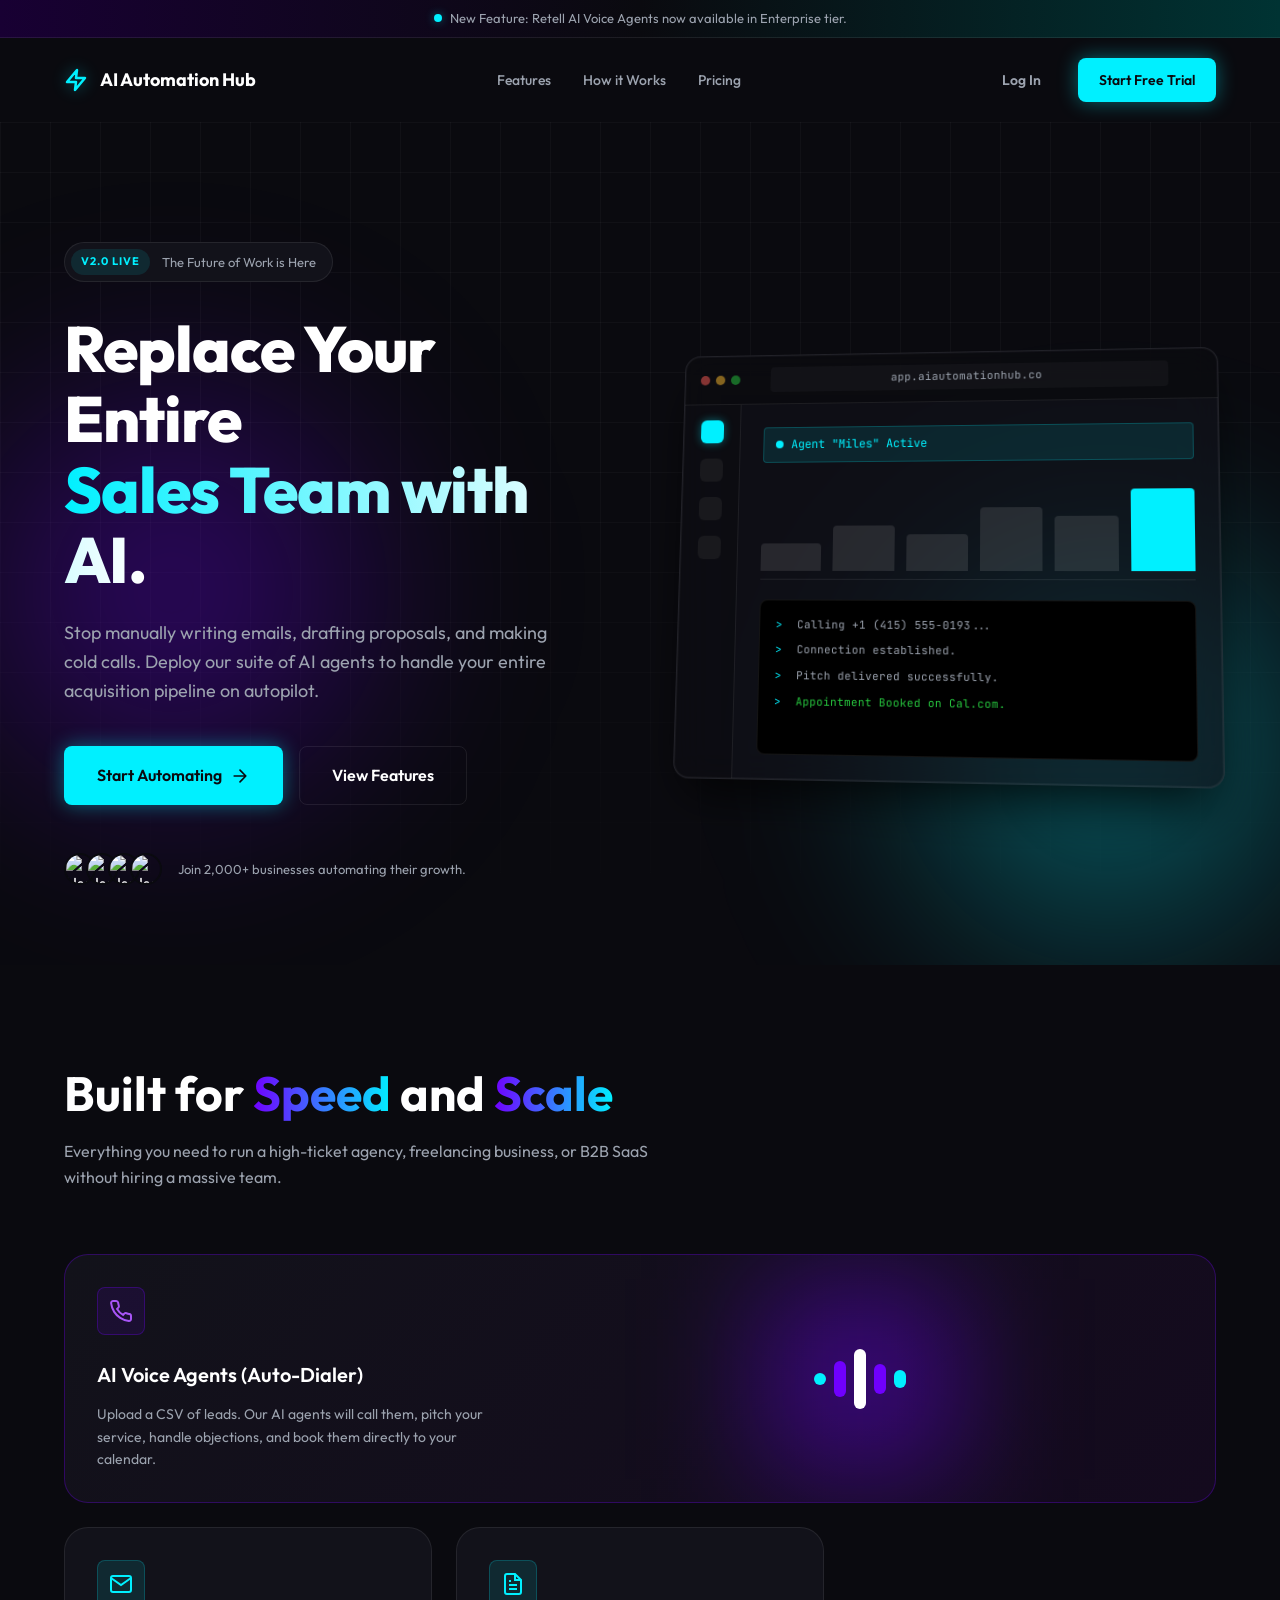
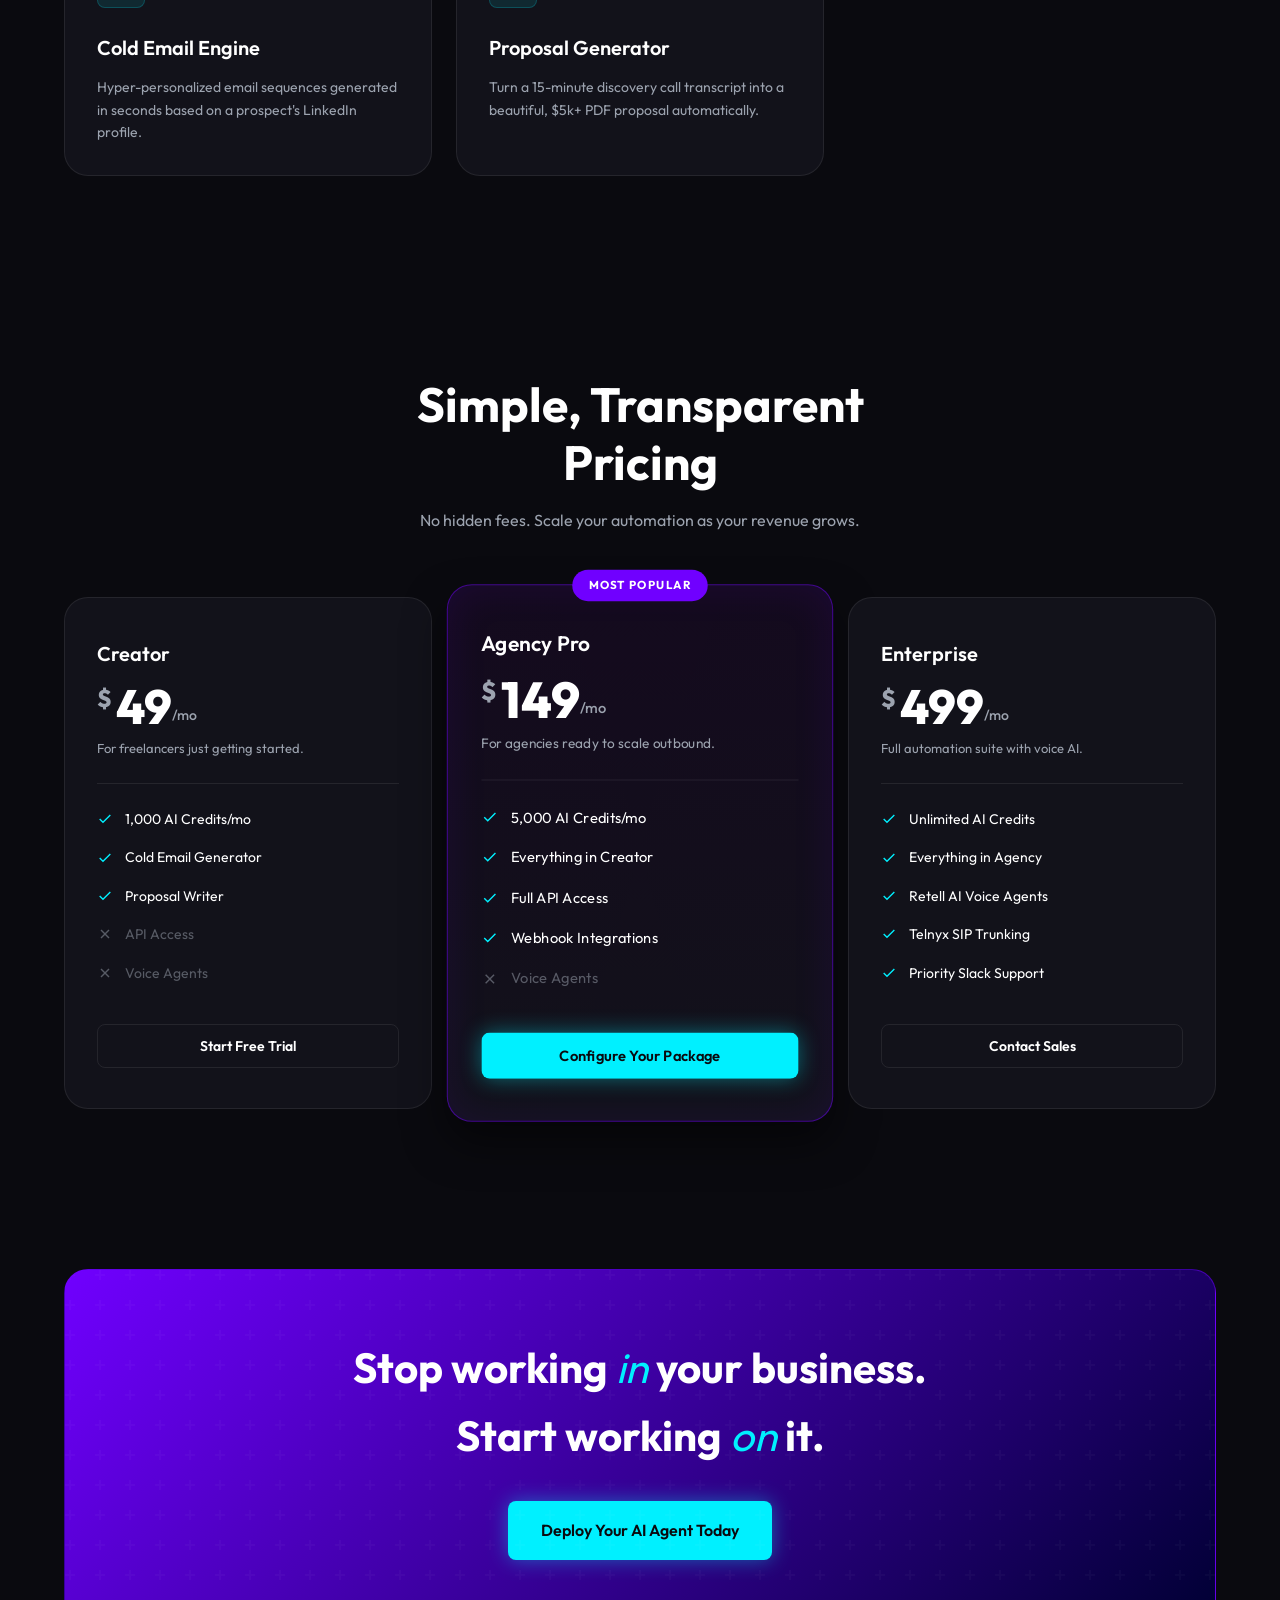
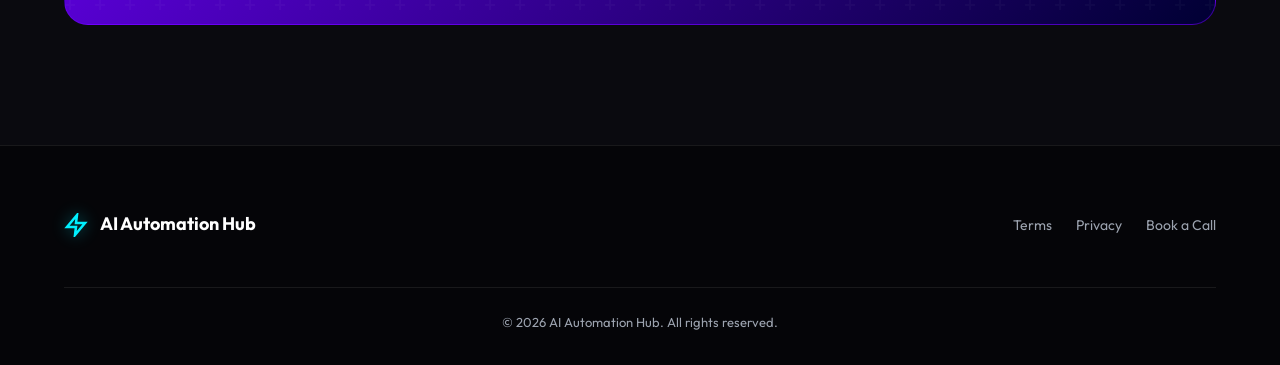
==== commit d7b0f4da: "Add addons configuration page" ====
--- a/index.html
+++ b/index.html
@@ -57,7 +57,7 @@
         </p>
         
         <div class="hero-cta animate-up delay-3">
-          <a href="https://cal.com/smartcontentsf" target="_blank" class="btn btn-primary btn-lg">
+          <a href="addons.html" class="btn btn-primary btn-lg">
             Start Automating
             <svg width="20" height="20" viewBox="0 0 24 24" fill="none" stroke="currentColor" stroke-width="2" stroke-linecap="round" stroke-linejoin="round"><path d="M5 12h14M12 5l7 7-7 7"/></svg>
           </a>
@@ -203,7 +203,7 @@
             <li><svg viewBox="0 0 24 24" fill="none" stroke="currentColor" stroke-width="2"><polyline points="20 6 9 17 4 12"/></svg> Webhook Integrations</li>
             <li class="disabled"><svg viewBox="0 0 24 24" fill="none" stroke="currentColor" stroke-width="2"><line x1="18" y1="6" x2="6" y2="18"/><line x1="6" y1="6" x2="18" y2="18"/></svg> Voice Agents</li>
           </ul>
-          <a href="https://cal.com/smartcontentsf" target="_blank" class="btn btn-primary btn-block">Start Free Trial</a>
+          <a href="addons.html" class="btn btn-primary btn-block">Configure Your Package</a>
         </div>
 
         <!-- Enterprise Plan -->
@@ -231,7 +231,7 @@
     <div class="container">
       <div class="cta-inner">
         <h2>Stop working <i>in</i> your business. <br>Start working <i>on</i> it.</h2>
-        <a href="https://cal.com/smartcontentsf" target="_blank" class="btn btn-primary btn-lg">Deploy Your AI Agent Today</a>
+        <a href="addons.html" class="btn btn-primary btn-lg">Deploy Your AI Agent Today</a>
       </div>
     </div>
   </section>
